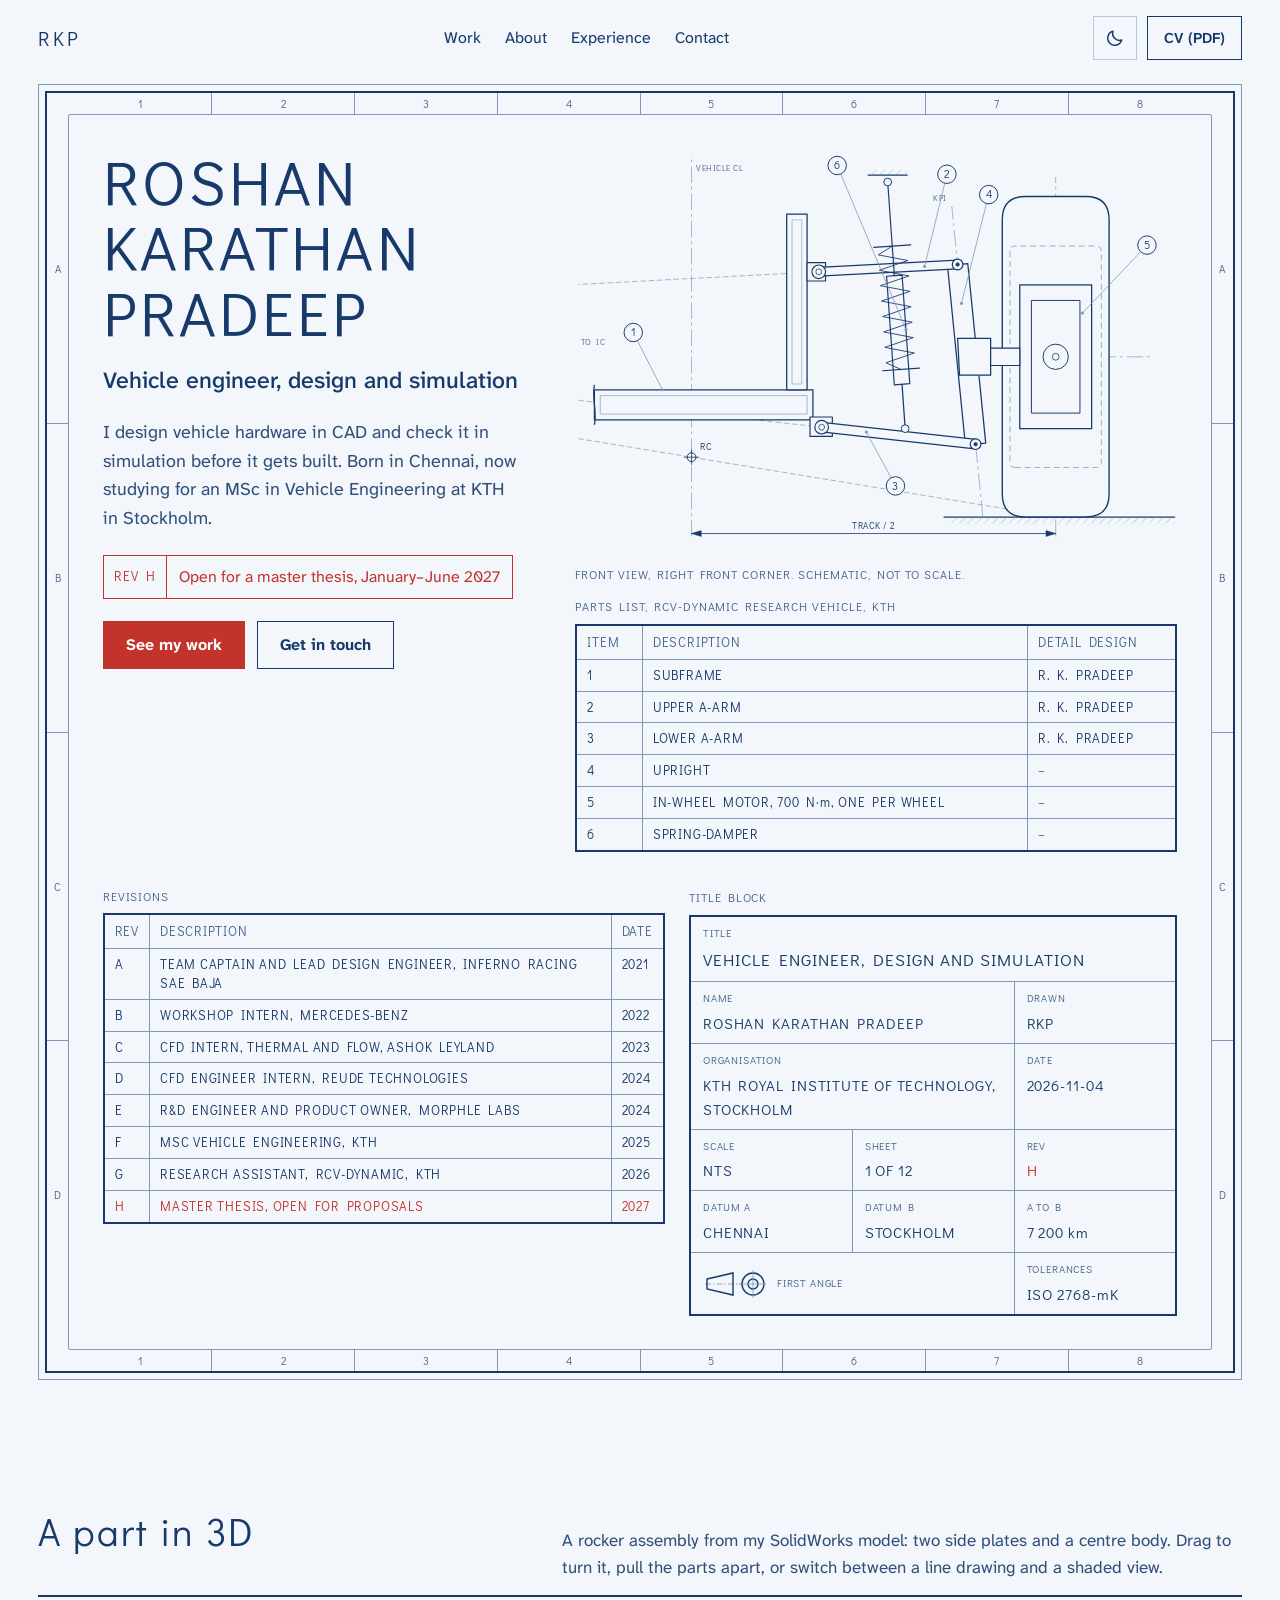
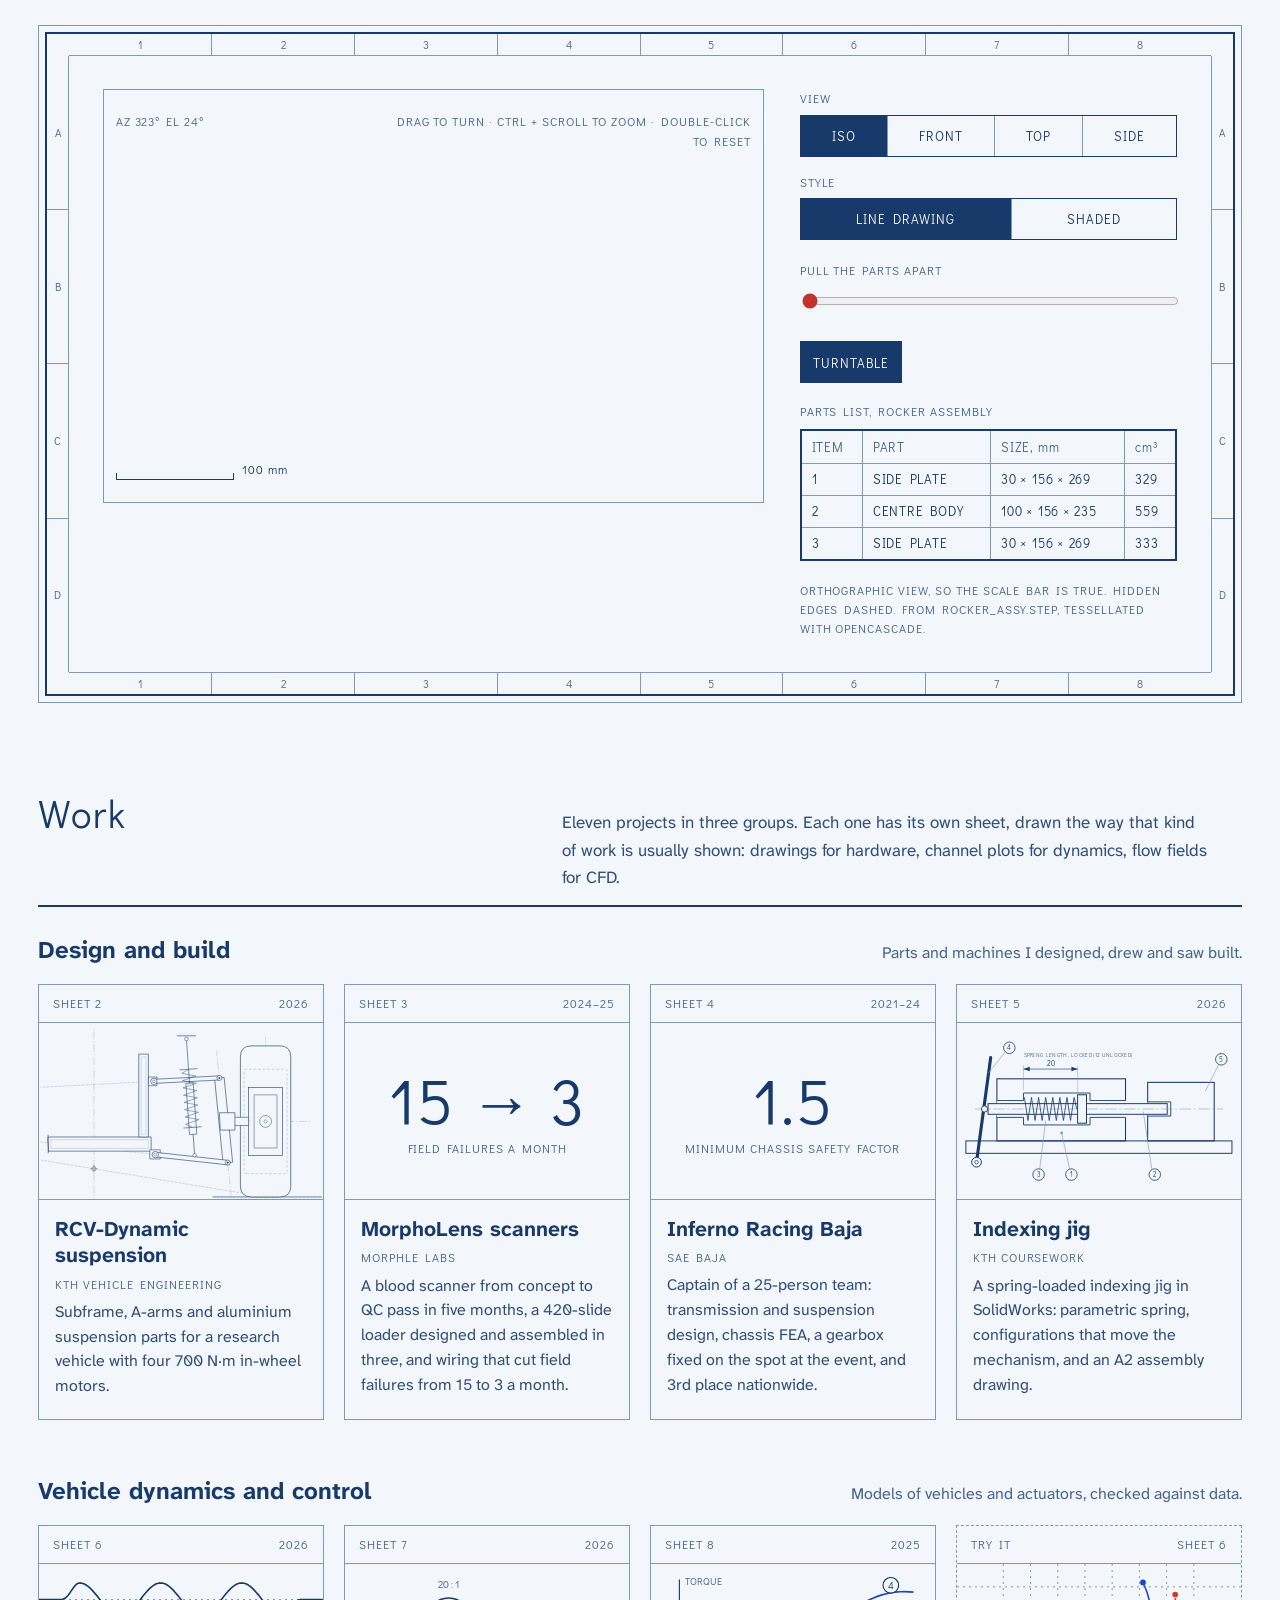
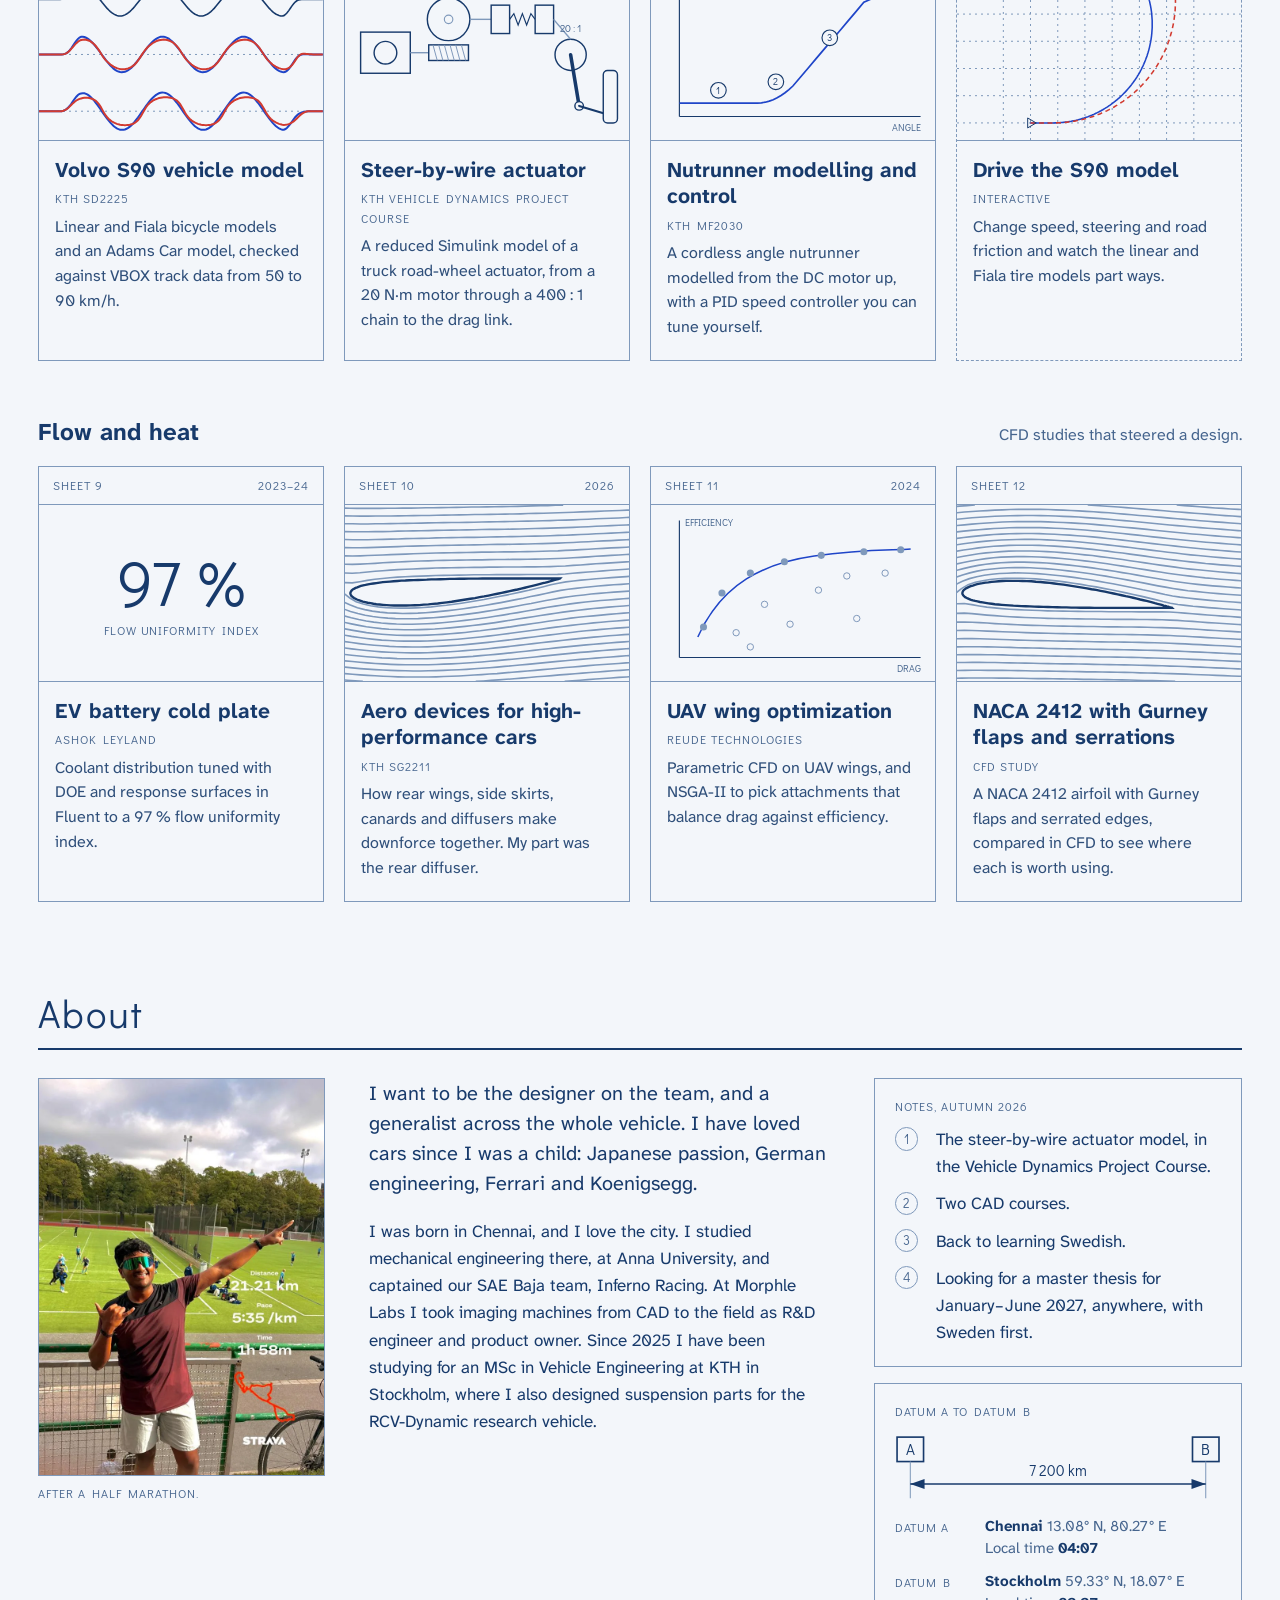
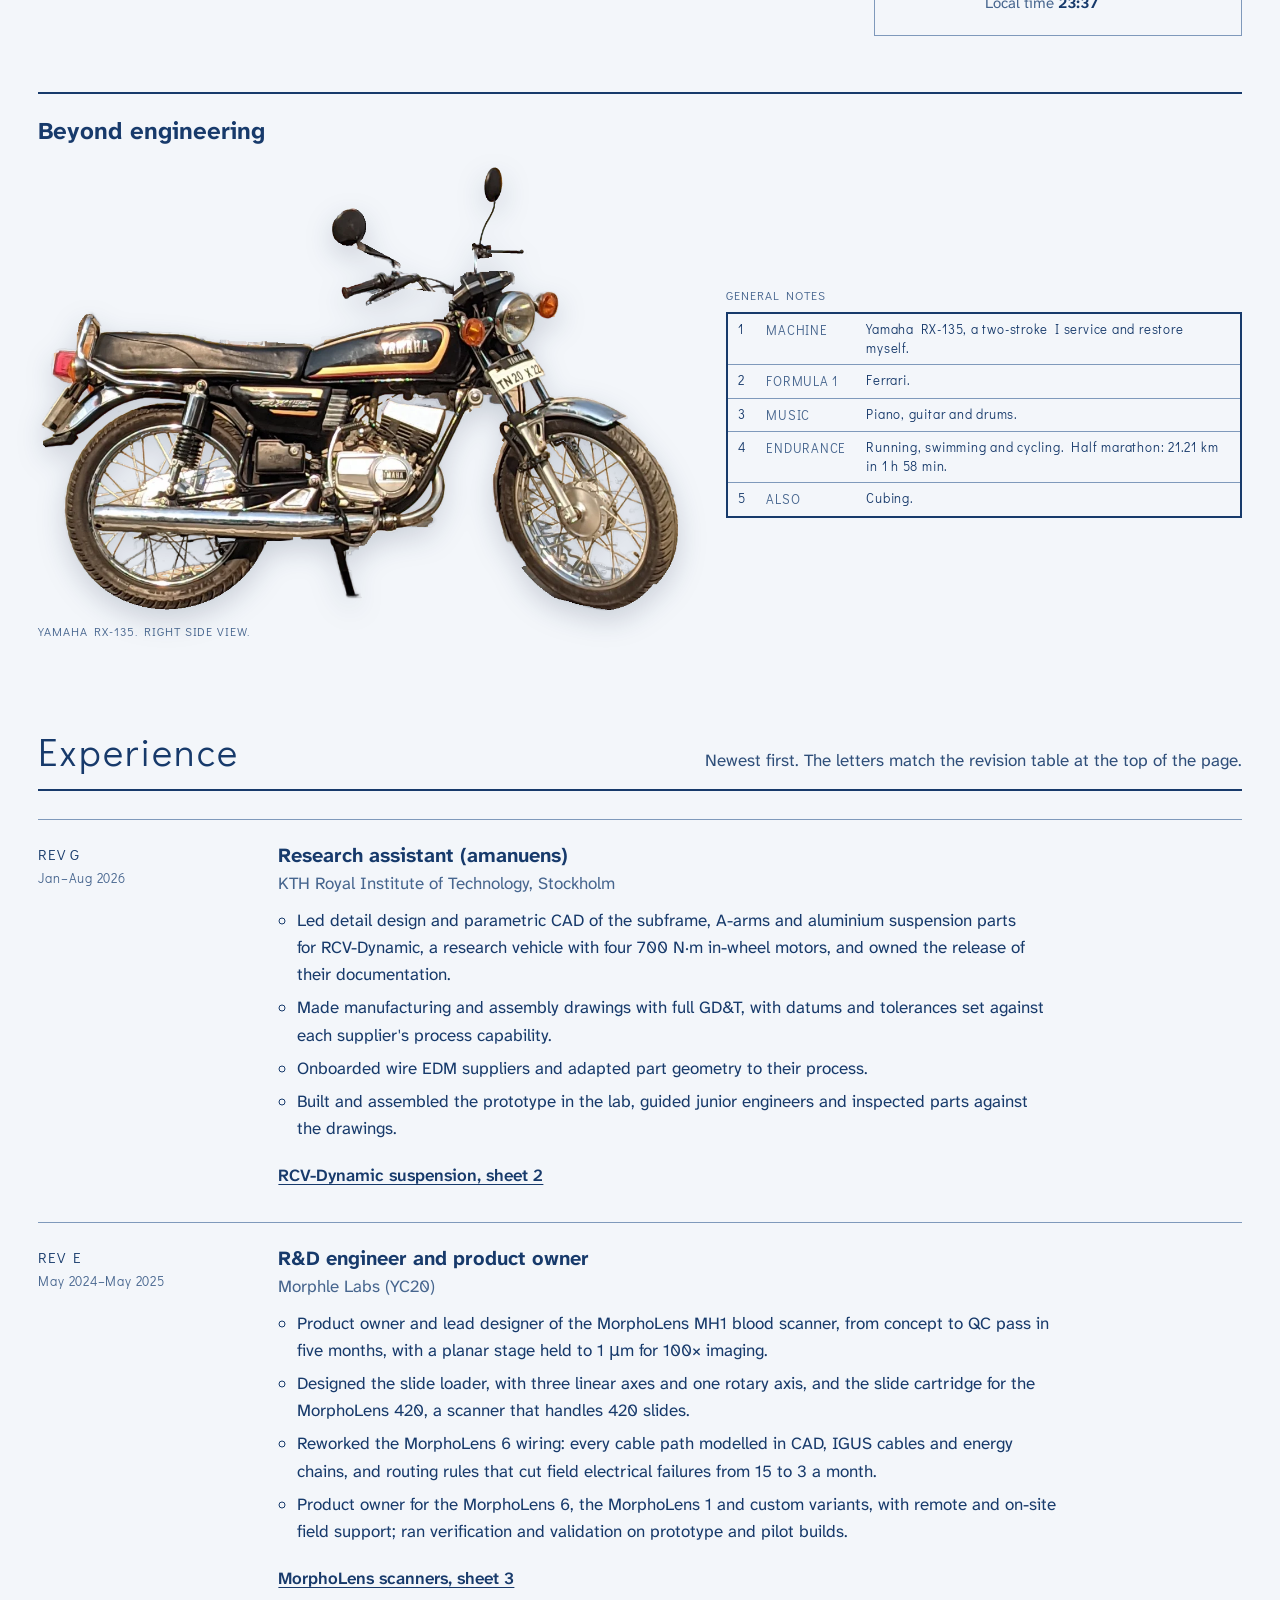
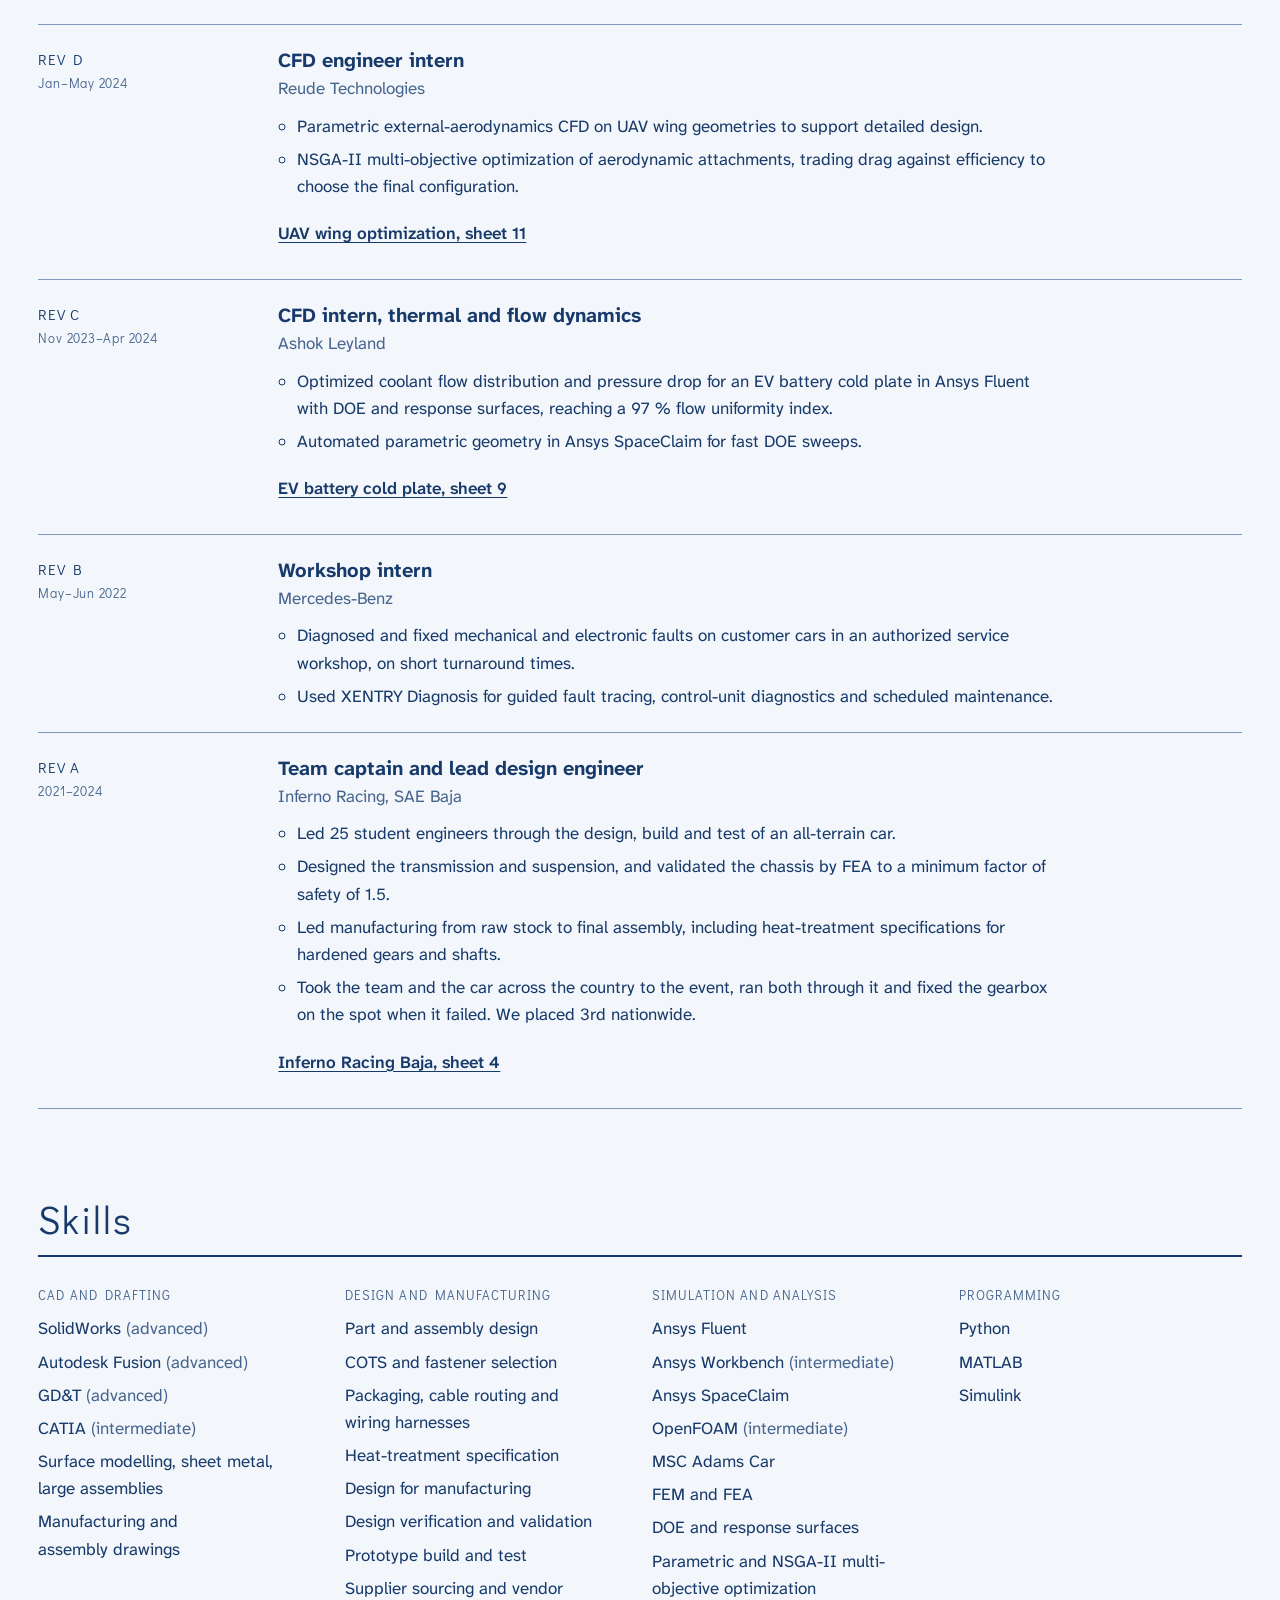
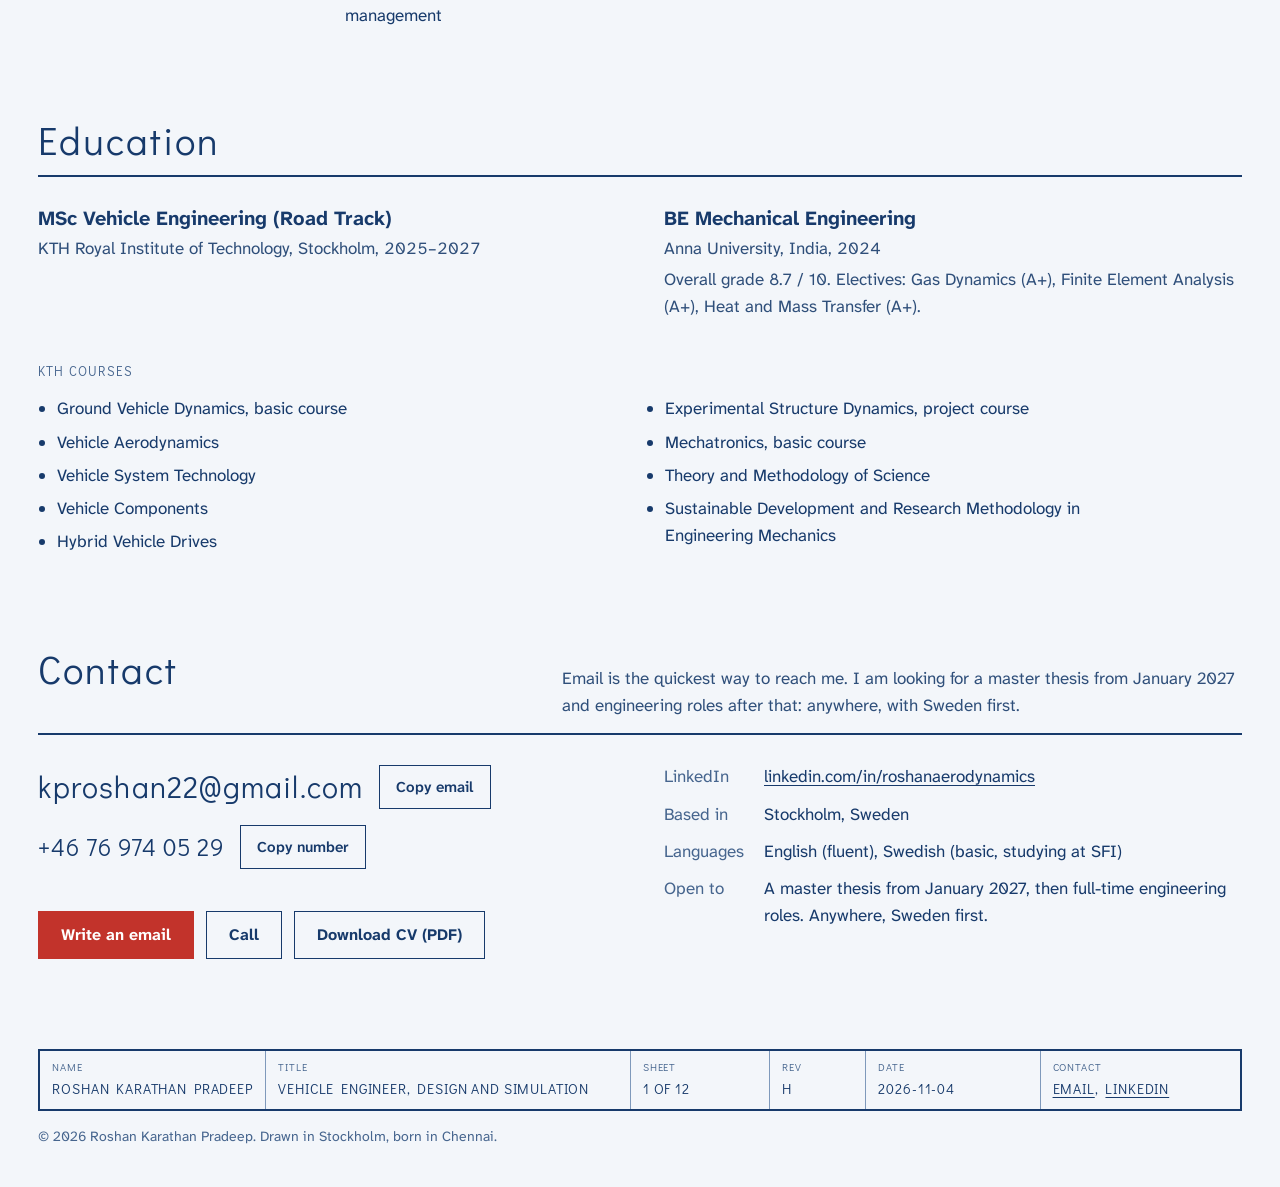
==== index.html @ cc1cffb4 "Add files via upload" ====
<!doctype html>
<html lang="en" data-family="drawing">
<head>
<meta charset="utf-8">
<meta name="viewport" content="width=device-width, initial-scale=1, viewport-fit=cover">
<title>Roshan Karathan Pradeep</title>
<meta name="claude:viewport-fit-sides" content="cover">
<meta name="description" content="Vehicle engineer working in design and simulation: CAD, GD&T and DFM, CFD and vehicle dynamics. MSc student at KTH, open for a master thesis from January 2027.">
<meta name="color-scheme" content="light dark">
<meta name="author" content="Roshan Karathan Pradeep">
<meta property="og:type" content="profile">
<meta property="og:title" content="Roshan Karathan Pradeep, vehicle engineer">
<meta property="og:description" content="Vehicle engineer working in design and simulation: CAD, GD&T and DFM, CFD and vehicle dynamics. MSc student at KTH, open for a master thesis from January 2027.">
<meta property="og:url" content="https://ringdingroshan.github.io/">
<meta property="og:image" content="https://ringdingroshan.github.io/assets/img/og-card.png">
<link rel="canonical" href="https://ringdingroshan.github.io/">
<link rel="icon" href="favicon.svg" type="image/svg+xml">
<script>try{var t=localStorage.getItem("rkp-theme");if(t==="dark"||t==="light")document.documentElement.setAttribute("data-theme",t)}catch(e){}</script>
<link rel="preconnect" href="https://fonts.googleapis.com">
<link rel="preconnect" href="https://fonts.gstatic.com" crossorigin>
<link rel="stylesheet" href="https://fonts.googleapis.com/css2?family=Atkinson+Hyperlegible+Next:wght@400;500;700&family=Didact+Gothic&amp;display=swap">
<link rel="stylesheet" href="assets/css/site.css?v=202611040336">

<script type="application/ld+json">{"@context": "https://schema.org", "@type": "Person", "name": "Roshan Karathan Pradeep", "jobTitle": "Vehicle engineer", "email": "mailto:kproshan22@gmail.com", "address": {"@type": "PostalAddress", "addressLocality": "Stockholm", "addressCountry": "SE"}, "alumniOf": [{"@type": "CollegeOrUniversity", "name": "KTH Royal Institute of Technology"}, {"@type": "CollegeOrUniversity", "name": "Anna University"}], "knowsAbout": ["Mechanical design", "CAD", "GD&T", "Vehicle dynamics", "CFD"], "sameAs": ["https://www.linkedin.com/in/roshanaerodynamics"]}</script>
<style>.name-display{text-transform:uppercase}</style>

</head>
<body>
<a class="skip-link" href="#main">Skip to content</a>
<header class="site-header">
<div class="wrap">
<a class="brand" href="index.html" aria-label="Roshan Karathan Pradeep, home">RKP</a>
<nav class="nav" aria-label="Main">
<a href="#work">Work</a>
<a href="#about">About</a>
<a href="#experience">Experience</a>
<a href="#contact">Contact</a>
</nav>
<div class="header-actions">
<button class="icon-btn" type="button" data-theme-toggle aria-label="Switch theme">
<svg class="theme-icon-light" viewBox="0 0 24 24" fill="none" stroke="currentColor" stroke-width="1.8" stroke-linecap="round" stroke-linejoin="round" aria-hidden="true"><path d="M20 14.5A8.5 8.5 0 0 1 9.5 4a8.5 8.5 0 1 0 10.5 10.5Z"/></svg>
<svg class="theme-icon-dark" viewBox="0 0 24 24" fill="none" stroke="currentColor" stroke-width="1.8" stroke-linecap="round" aria-hidden="true"><circle cx="12" cy="12" r="4.2"/><path d="M12 2.5v2.2M12 19.3v2.2M2.5 12h2.2M19.3 12h2.2M5.3 5.3l1.6 1.6M17.1 17.1l1.6 1.6M5.3 18.7l1.6-1.6M17.1 6.9l1.6-1.6"/></svg>
</button>
<a class="btn btn--ghost btn--small" href="cv/Roshan_Karathan_Pradeep_CV.pdf">CV (PDF)</a>
</div>
</div>
</header>
<main id="main">

<section class="hero" aria-labelledby="hero-name">
<div class="wrap">
<div class="sheet">
<div class="sheet__inner">
<div class="zones-h zones-h--top" aria-hidden="true"><span>1</span><span>2</span><span>3</span><span>4</span><span>5</span><span>6</span><span>7</span><span>8</span></div>
<div class="zones-v zones-v--left" aria-hidden="true"><span>A</span><span>B</span><span>C</span><span>D</span></div>
<div class="zones-v zones-v--right" aria-hidden="true"><span>A</span><span>B</span><span>C</span><span>D</span></div>
<div class="zones-h zones-h--bottom" aria-hidden="true"><span>1</span><span>2</span><span>3</span><span>4</span><span>5</span><span>6</span><span>7</span><span>8</span></div>
<div class="sheet__body">
<div class="hero-grid">
<div class="hero-text">
<h1 class="name-display" id="hero-name">Roshan Karathan Pradeep</h1>
<p class="role-line">Vehicle engineer, design and simulation</p>
<p class="lede">I design vehicle hardware in CAD and check it in simulation before it gets built. Born in Chennai, now studying for an MSc in Vehicle Engineering at KTH in Stockholm.</p>
<div class="rev-tag"><span class="rev-tag__rev">REV H</span><span class="rev-tag__text">Open for a master thesis, January–June 2027</span></div>
<div class="btn-row">
<a class="btn btn--primary" href="#work">See my work</a>
<a class="btn btn--ghost" href="#contact">Get in touch</a>
</div>
</div>
<figure class="hero-figure">
<svg class="dwg" viewBox="-240 0 1240 830" xmlns="http://www.w3.org/2000/svg" role="img" aria-label="Schematic front view of a double-wishbone corner with an in-wheel motor: subframe, A-arms, upright, spring-damper and the roll-centre construction"><defs><pattern id="hx-hero" patternUnits="userSpaceOnUse" width="12" height="12" patternTransform="rotate(45)"><line class="t" x1="0" y1="0" x2="0" y2="12" stroke-width="1.4"/></pattern></defs><line class="t" x1="0.0" y1="800.0" x2="0.0" y2="15.0" stroke-width="1.4" stroke-linecap="butt" stroke-dasharray="34 8 6 8"/><line class="t" x1="750.0" y1="800.0" x2="750.0" y2="60.0" stroke-width="1.4" stroke-linecap="butt" stroke-dasharray="34 8 6 8"/><line class="t" x1="560.0" y1="430.0" x2="950.0" y2="430.0" stroke-width="1.4" stroke-linecap="butt" stroke-dasharray="34 8 6 8"/><text class="tx2" x="10.0" y="48.0" font-size="17" letter-spacing="1.02" text-anchor="start">VEHICLE CL</text><line class="m" x1="520.0" y1="760.0" x2="995.0" y2="760.0" stroke-width="2.6" stroke-linecap="round"/><rect x="527" y="760.0" width="468" height="13" fill="url(#hx-hero)"/><line class="t" x1="268.0" y1="575.0" x2="-232.0" y2="519.8" stroke-width="1.4" stroke-linecap="round" stroke-dasharray="10 7"/><line class="t" x1="262.0" y1="255.0" x2="-232.0" y2="280.9" stroke-width="1.4" stroke-linecap="round" stroke-dasharray="10 7"/><line class="t" x1="750.0" y1="760.0" x2="-232.0" y2="598.7" stroke-width="1.4" stroke-linecap="round" stroke-dasharray="10 7"/><text class="tx2" x="-228.0" y="406.4" font-size="17" letter-spacing="1.02" text-anchor="start">TO IC</text><circle class="m f" cx="0.0" cy="636.8" r="9" stroke-width="2.0"/><line class="m" x1="-15.0" y1="636.8" x2="15.0" y2="636.8" stroke-width="1.6" stroke-linecap="round"/><line class="m" x1="0.0" y1="651.8" x2="0.0" y2="621.8" stroke-width="1.6" stroke-linecap="round"/><text class="tx" x="18.0" y="622.8" font-size="19" letter-spacing="1.14" text-anchor="start">RC</text><line class="t" x1="600.0" y1="760.0" x2="536.0" y2="120.0" stroke-width="1.4" stroke-linecap="butt" stroke-dasharray="34 8 6 8"/><text class="tx2" x="526.0" y="110.0" font-size="17" letter-spacing="1.02" text-anchor="end">KPI</text><polygon class="m f" points="-200.0,560.0 250.0,560.0 250.0,498.0 -200.0,498.0" stroke-width="2.6" stroke-linejoin="round"/><polygon class="t" points="-188.0,548.0 238.0,548.0 238.0,510.0 -188.0,510.0" stroke-width="1.4" stroke-linejoin="round"/><path class="m" d="M-200.0,488.0 C-206.0,515.0 -194.0,543.0 -200.0,570.0" stroke-width="2.6" stroke-linejoin="round" fill="none"/><polygon class="m f" points="244.0,594.0 290.0,594.0 290.0,554.0 244.0,554.0" stroke-width="2.4" stroke-linejoin="round"/><polygon class="m f" points="196.0,498.0 238.0,498.0 238.0,136.0 196.0,136.0" stroke-width="2.6" stroke-linejoin="round"/><polygon class="t" points="207.0,486.0 227.0,486.0 227.0,148.0 207.0,148.0" stroke-width="1.2" stroke-linejoin="round"/><polygon class="m f" points="238.0,274.0 276.0,274.0 276.0,236.0 238.0,236.0" stroke-width="2.4" stroke-linejoin="round"/><path class="m f" d="M688.0,760.0 L812.0,760.0 Q860.0,760.0 860.0,712.0 L860.0,148.0 Q860.0,100.0 812.0,100.0 L688.0,100.0 Q640.0,100.0 640.0,148.0 L640.0,712.0 Q640.0,760.0 688.0,760.0 Z" stroke-width="2.8" stroke-linejoin="round"/><path class="t" d="M666.0,658.0 L834.0,658.0 Q844.0,658.0 844.0,648.0 L844.0,212.0 Q844.0,202.0 834.0,202.0 L666.0,202.0 Q656.0,202.0 656.0,212.0 L656.0,648.0 Q656.0,658.0 666.0,658.0 Z" stroke-width="1.6" stroke-linejoin="round" fill="none" stroke-dasharray="12 8"/><rect class="m" x="676" y="282.0" width="148" height="296" fill="url(#hx-hero)" stroke-width="2.6"/><polygon class="m f" points="700.0,546.0 800.0,546.0 800.0,314.0 700.0,314.0" stroke-width="2.0" stroke-linejoin="round"/><circle class="m" cx="750.0" cy="430.0" r="26" stroke-width="2.0"/><circle class="m" cx="750.0" cy="430.0" r="7" stroke-width="1.6"/><polygon class="m f" points="600.0,448.0 676.0,448.0 676.0,412.0 600.0,412.0" stroke-width="2.4" stroke-linejoin="round"/><polygon class="m f" points="564.1,612.1 527.1,242.1 568.9,237.9 605.9,607.9" stroke-width="2.6" stroke-linejoin="round"/><polygon class="m f" points="552.0,468.0 616.0,468.0 616.0,392.0 548.0,392.0" stroke-width="2.6" stroke-linejoin="round"/><polygon class="m f" points="583.9,619.9 266.9,584.9 269.1,565.1 586.1,600.1" stroke-width="2.6" stroke-linejoin="round"/><polygon class="m f" points="548.5,249.0 262.5,264.0 261.5,246.0 547.5,231.0" stroke-width="2.6" stroke-linejoin="round"/><circle class="m f" cx="585.0" cy="610.0" r="11" stroke-width="2.4"/><circle class="m s" cx="585.0" cy="610.0" r="3.5" stroke-width="1.4"/><circle class="m f" cx="548.0" cy="240.0" r="11" stroke-width="2.4"/><circle class="m s" cx="548.0" cy="240.0" r="3.5" stroke-width="1.4"/><circle class="m f" cx="268.0" cy="575.0" r="14" stroke-width="2.4"/><circle class="m" cx="268.0" cy="575.0" r="6" stroke-width="1.6"/><circle class="m f" cx="262.0" cy="255.0" r="14" stroke-width="2.4"/><circle class="m" cx="262.0" cy="255.0" r="6" stroke-width="1.6"/><line class="m" x1="440.0" y1="578.0" x2="433.5" y2="486.6" stroke-width="2.6" stroke-linecap="round"/><polygon class="m f" points="417.6,487.7 401.7,264.2 433.6,261.9 449.5,485.4" stroke-width="2.4" stroke-linejoin="round"/><line class="m" x1="417.7" y1="263.0" x2="404.0" y2="70.0" stroke-width="2.4" stroke-linecap="round"/><line class="m" x1="393.5" y1="458.8" x2="469.3" y2="453.4" stroke-width="2.4" stroke-linecap="round"/><line class="m" x1="375.5" y1="204.8" x2="451.3" y2="199.4" stroke-width="2.4" stroke-linecap="round"/><polyline class="m" points="431.4,456.1 400.3,442.3 459.0,422.2 398.1,410.6 456.8,390.5 395.8,378.8 454.5,358.7 393.6,347.1 452.3,327.0 391.3,315.3 450.0,295.2 389.1,283.6 447.8,263.5 386.8,251.8 445.5,231.7 384.6,220.1 413.4,202.1" stroke-width="1.8" stroke-linejoin="round"/><circle class="m f" cx="440.0" cy="578.0" r="8" stroke-width="2.0"/><circle class="m f" cx="404.0" cy="70.0" r="8" stroke-width="2.0"/><line class="m" x1="364.0" y1="56.0" x2="444.0" y2="56.0" stroke-width="2.6" stroke-linecap="round"/><rect x="364" y="45.0" width="80" height="11" fill="url(#hx-hero)"/><line class="m" x1="0.0" y1="794.0" x2="750.0" y2="794.0" stroke-width="1.6" stroke-linecap="round"/><polygon class="m s" points="0.0,794.0 20.0,788.0 20.0,800.0" stroke-width="1" stroke-linejoin="round"/><polygon class="m s" points="750.0,794.0 730.0,788.0 730.0,800.0" stroke-width="1" stroke-linejoin="round"/><text class="tx" x="375.0" y="784.0" font-size="19" letter-spacing="1.14" text-anchor="middle">TRACK / 2</text><line class="t" x1="-111.4" y1="396.9" x2="-60.0" y2="498.0" stroke-width="1.6" stroke-linecap="round"/><circle class="sd" cx="-60.0" cy="498.0" r="3.2" stroke-width="0"/><circle class="m f" cx="-120.0" cy="380.0" r="19" stroke-width="2.0"/><text class="tx" x="-120.0" y="388.0" font-size="23" letter-spacing="0.00" text-anchor="middle">1</text><line class="t" x1="521.5" y1="72.5" x2="480.0" y2="244.0" stroke-width="1.6" stroke-linecap="round"/><circle class="sd" cx="480.0" cy="244.0" r="3.2" stroke-width="0"/><circle class="m f" cx="526.0" cy="54.0" r="19" stroke-width="2.0"/><text class="tx" x="526.0" y="62.0" font-size="23" letter-spacing="0.00" text-anchor="middle">2</text><line class="t" x1="411.0" y1="679.3" x2="360.0" y2="585.0" stroke-width="1.6" stroke-linecap="round"/><circle class="sd" cx="360.0" cy="585.0" r="3.2" stroke-width="0"/><circle class="m f" cx="420.0" cy="696.0" r="19" stroke-width="2.0"/><text class="tx" x="420.0" y="704.0" font-size="23" letter-spacing="0.00" text-anchor="middle">3</text><line class="t" x1="607.4" y1="114.4" x2="556.0" y2="320.0" stroke-width="1.6" stroke-linecap="round"/><circle class="sd" cx="556.0" cy="320.0" r="3.2" stroke-width="0"/><circle class="m f" cx="612.0" cy="96.0" r="19" stroke-width="2.0"/><text class="tx" x="612.0" y="104.0" font-size="23" letter-spacing="0.00" text-anchor="middle">4</text><line class="t" x1="924.9" y1="213.8" x2="805.0" y2="340.0" stroke-width="1.6" stroke-linecap="round"/><circle class="sd" cx="805.0" cy="340.0" r="3.2" stroke-width="0"/><circle class="m f" cx="938.0" cy="200.0" r="19" stroke-width="2.0"/><text class="tx" x="938.0" y="208.0" font-size="23" letter-spacing="0.00" text-anchor="middle">5</text><line class="t" x1="307.3" y1="53.5" x2="441.6" y2="373.7" stroke-width="1.6" stroke-linecap="round"/><circle class="sd" cx="441.6" cy="373.7" r="3.2" stroke-width="0"/><circle class="m f" cx="300.0" cy="36.0" r="19" stroke-width="2.0"/><text class="tx" x="300.0" y="44.0" font-size="23" letter-spacing="0.00" text-anchor="middle">6</text></svg>
<figcaption class="caption-letter">FRONT VIEW, RIGHT FRONT CORNER. SCHEMATIC, NOT TO SCALE.</figcaption>
<div class="table-scroll">
<table class="dwg-table">
<caption>PARTS LIST, RCV-DYNAMIC RESEARCH VEHICLE, KTH</caption>
<thead><tr><th class="num" scope="col">ITEM</th><th scope="col">DESCRIPTION</th><th scope="col">DETAIL DESIGN</th></tr></thead>
<tbody>
<tr><td class="num">1</td><td>SUBFRAME</td><td>R. K. PRADEEP</td></tr>
<tr><td class="num">2</td><td>UPPER A-ARM</td><td>R. K. PRADEEP</td></tr>
<tr><td class="num">3</td><td>LOWER A-ARM</td><td>R. K. PRADEEP</td></tr>
<tr><td class="num">4</td><td>UPRIGHT</td><td class="dim">–</td></tr>
<tr><td class="num">5</td><td>IN-WHEEL MOTOR, 700 N·m, ONE PER WHEEL</td><td class="dim">–</td></tr>
<tr><td class="num">6</td><td>SPRING-DAMPER</td><td class="dim">–</td></tr>
</tbody>
</table>
</div>
</figure>
</div>
<div class="hero-foot">
<div class="rev table-scroll">
<table class="dwg-table">
<caption>REVISIONS</caption>
<thead><tr><th scope="col">REV</th><th scope="col">DESCRIPTION</th><th class="num" scope="col">DATE</th></tr></thead>
<tbody>
<tr><td>A</td><td>TEAM CAPTAIN AND LEAD DESIGN ENGINEER, INFERNO RACING SAE BAJA</td><td class="num">2021</td></tr>
<tr><td>B</td><td>WORKSHOP INTERN, MERCEDES-BENZ</td><td class="num">2022</td></tr>
<tr><td>C</td><td>CFD INTERN, THERMAL AND FLOW, ASHOK LEYLAND</td><td class="num">2023</td></tr>
<tr><td>D</td><td>CFD ENGINEER INTERN, REUDE TECHNOLOGIES</td><td class="num">2024</td></tr>
<tr><td>E</td><td>R&amp;D ENGINEER AND PRODUCT OWNER, MORPHLE LABS</td><td class="num">2024</td></tr>
<tr><td>F</td><td>MSC VEHICLE ENGINEERING, KTH</td><td class="num">2025</td></tr>
<tr><td>G</td><td>RESEARCH ASSISTANT, RCV-DYNAMIC, KTH</td><td class="num">2026</td></tr>
<tr class="is-open"><td>H</td><td>MASTER THESIS, OPEN FOR PROPOSALS</td><td class="num">2027</td></tr>
</tbody>
</table>
</div>
<div class="tb">
<span class="caption-letter">TITLE BLOCK</span>
<div class="tblock">
<div class="span-3"><span class="k">TITLE</span><span class="v v--lg">VEHICLE ENGINEER, DESIGN AND SIMULATION</span></div>
<div class="span-2"><span class="k">NAME</span><span class="v">ROSHAN KARATHAN PRADEEP</span></div>
<div><span class="k">DRAWN</span><span class="v">RKP</span></div>
<div class="span-2"><span class="k">ORGANISATION</span><span class="v">KTH ROYAL INSTITUTE OF TECHNOLOGY, STOCKHOLM</span></div>
<div><span class="k">DATE</span><span class="v tnum">2026-11-04</span></div>
<div><span class="k">SCALE</span><span class="v">NTS</span></div>
<div><span class="k">SHEET</span><span class="v tnum">1 OF 12</span></div>
<div><span class="k">REV</span><span class="v v--acc">H</span></div>
<div><span class="k">DATUM A</span><span class="v">CHENNAI</span></div>
<div><span class="k">DATUM B</span><span class="v">STOCKHOLM</span></div>
<div><span class="k">A TO B</span><span class="v tnum">7 200 km</span></div>
<div class="proj span-2"><svg class="dwg" viewBox="0 0 64 28" aria-label="First-angle projection symbol" role="img"><line class="t" x1="2" y1="14" x2="40" y2="14" stroke-width="0.8" stroke-dasharray="6 2 1.5 2"/><polygon class="m" points="4,9 30,3 30,25 4,19" stroke-width="1.4" fill="none"/><circle class="m" cx="50" cy="14" r="11" stroke-width="1.4" fill="none"/><circle class="m" cx="50" cy="14" r="5" stroke-width="1.4" fill="none"/><line class="t" x1="36" y1="14" x2="63" y2="14" stroke-width="0.8"/><line class="t" x1="50" y1="0" x2="50" y2="28" stroke-width="0.8"/></svg><span class="k">FIRST ANGLE</span></div>
<div><span class="k">TOLERANCES</span><span class="v">ISO 2768-mK</span></div>
</div>
</div>
</div>
</div>
</div>
</div>
</div>
</section>

<section class="section" id="model" aria-labelledby="model-title">
<div class="wrap">
<div class="section-head">
<h2 class="section-title" id="model-title">A part in 3D</h2>
<p class="section-intro">A rocker assembly from my SolidWorks model: two side plates and a centre body. Drag to turn it, pull the parts apart, or switch between a line drawing and a shaded view.</p>
</div>
<div class="sheet">
<div class="sheet__inner">
<div class="zones-h zones-h--top" aria-hidden="true"><span>1</span><span>2</span><span>3</span><span>4</span><span>5</span><span>6</span><span>7</span><span>8</span></div>
<div class="zones-v zones-v--left" aria-hidden="true"><span>A</span><span>B</span><span>C</span><span>D</span></div>
<div class="zones-v zones-v--right" aria-hidden="true"><span>A</span><span>B</span><span>C</span><span>D</span></div>
<div class="zones-h zones-h--bottom" aria-hidden="true"><span>1</span><span>2</span><span>3</span><span>4</span><span>5</span><span>6</span><span>7</span><span>8</span></div>
<div class="sheet__body">
<div class="viewer" data-viewer data-src="assets/model/rocker">
<div class="viewer__stage">
<img class="viewer__poster viewer__poster--light" src="assets/model/rocker-light.webp" width="1280" height="800" alt="Line drawing of the rocker assembly: two side plates with lightening pockets either side of a centre body" loading="lazy" decoding="async">
<img class="viewer__poster viewer__poster--dark" src="assets/model/rocker-dark.webp" width="1280" height="800" alt="" loading="lazy" decoding="async">
<canvas tabindex="0" aria-label="3D model of the rocker assembly. Drag to turn it, or use the arrow keys."></canvas>
<p class="viewer__hud viewer__live" data-viewer-angles aria-hidden="true">AZ 0°  EL 0°</p>
<p class="viewer__scale viewer__live" aria-hidden="true"><span class="viewer__bar" data-viewer-bar></span><span data-viewer-bar-text>100 mm</span></p>
<p class="viewer__hint viewer__live" aria-hidden="true">DRAG TO TURN · CTRL + SCROLL TO ZOOM · DOUBLE-CLICK TO RESET</p>
</div>
<div class="viewer__side">
<div class="viewer__controls viewer__live">
<div><p class="viewer__label" id="vw-view">VIEW</p>
<div class="btn-seg" role="group" aria-labelledby="vw-view">
<button type="button" data-view="iso" aria-pressed="true">ISO</button><button type="button" data-view="front" aria-pressed="false">FRONT</button><button type="button" data-view="top" aria-pressed="false">TOP</button><button type="button" data-view="side" aria-pressed="false">SIDE</button>
</div></div>
<div><p class="viewer__label" id="vw-style">STYLE</p>
<div class="btn-seg" role="group" aria-labelledby="vw-style">
<button type="button" data-style="lines" aria-pressed="true">LINE DRAWING</button><button type="button" data-style="shaded" aria-pressed="false">SHADED</button>
</div></div>
<div><label class="viewer__label" for="vw-explode">PULL THE PARTS APART</label>
<input type="range" id="vw-explode" min="0" max="100" value="0" data-explode></div>
<div class="btn-seg viewer__spin"><button type="button" data-spin aria-pressed="true">TURNTABLE</button></div>
</div>
<div class="table-scroll">
<table class="dwg-table">
<caption>PARTS LIST, ROCKER ASSEMBLY</caption>
<thead><tr><th class="num" scope="col">ITEM</th><th scope="col">PART</th><th class="num" scope="col">SIZE, mm</th><th class="num" scope="col">cm³</th></tr></thead>
<tbody data-viewer-parts>
<tr><td class="num">1</td><td>SIDE PLATE</td><td class="num">30 × 156 × 269</td><td class="num">329</td></tr>
<tr><td class="num">2</td><td>CENTRE BODY</td><td class="num">100 × 156 × 235</td><td class="num">559</td></tr>
<tr><td class="num">3</td><td>SIDE PLATE</td><td class="num">30 × 156 × 269</td><td class="num">333</td></tr>
</tbody>
</table>
</div>
<p class="caption-letter" style="margin:0">ORTHOGRAPHIC VIEW, SO THE SCALE BAR IS TRUE. HIDDEN EDGES DASHED. FROM ROCKER_ASSY.STEP, TESSELLATED WITH OPENCASCADE.</p>
</div>
</div>
</div>
</div>
</div>
</div>
</section>

<section class="section" id="work" aria-labelledby="work-title">
<div class="wrap">
<div class="section-head">
<h2 class="section-title" id="work-title">Work</h2>
<p class="section-intro">Eleven projects in three groups. Each one has its own sheet, drawn the way that kind of work is usually shown: drawings for hardware, channel plots for dynamics, flow fields for CFD.</p>
</div>

<div class="work-group" id="design" aria-labelledby="design-title">
<div class="work-group__head">
<h3 class="work-group__title" id="design-title">Design and build</h3>
<p class="work-group__desc">Parts and machines I designed, drew and saw built.</p>
</div>
<div class="cards">
<a class="card" href="projects/rcv-dynamic.html">
<span class="card__bar"><span>SHEET 2</span><span class="tnum">2026</span></span>
<span class="card__view"><svg class="dwg" viewBox="-240 0 1240 830" xmlns="http://www.w3.org/2000/svg" aria-hidden="true" preserveAspectRatio="xMidYMid meet"><defs><pattern id="hx-card" patternUnits="userSpaceOnUse" width="12" height="12" patternTransform="rotate(45)"><line class="t" x1="0" y1="0" x2="0" y2="12" stroke-width="1.4"/></pattern></defs><line class="t" x1="0.0" y1="800.0" x2="0.0" y2="15.0" stroke-width="1.4" stroke-linecap="butt" stroke-dasharray="34 8 6 8"/><line class="t" x1="750.0" y1="800.0" x2="750.0" y2="60.0" stroke-width="1.4" stroke-linecap="butt" stroke-dasharray="34 8 6 8"/><line class="t" x1="560.0" y1="430.0" x2="950.0" y2="430.0" stroke-width="1.4" stroke-linecap="butt" stroke-dasharray="34 8 6 8"/><line class="m" x1="520.0" y1="760.0" x2="995.0" y2="760.0" stroke-width="2.6" stroke-linecap="round"/><rect x="527" y="760.0" width="468" height="13" fill="url(#hx-card)"/><line class="t" x1="268.0" y1="575.0" x2="-232.0" y2="519.8" stroke-width="1.4" stroke-linecap="round" stroke-dasharray="10 7"/><line class="t" x1="262.0" y1="255.0" x2="-232.0" y2="280.9" stroke-width="1.4" stroke-linecap="round" stroke-dasharray="10 7"/><line class="t" x1="750.0" y1="760.0" x2="-232.0" y2="598.7" stroke-width="1.4" stroke-linecap="round" stroke-dasharray="10 7"/><circle class="m f" cx="0.0" cy="636.8" r="9" stroke-width="2.0"/><line class="m" x1="-15.0" y1="636.8" x2="15.0" y2="636.8" stroke-width="1.6" stroke-linecap="round"/><line class="m" x1="0.0" y1="651.8" x2="0.0" y2="621.8" stroke-width="1.6" stroke-linecap="round"/><line class="t" x1="600.0" y1="760.0" x2="536.0" y2="120.0" stroke-width="1.4" stroke-linecap="butt" stroke-dasharray="34 8 6 8"/><polygon class="m f" points="-200.0,560.0 250.0,560.0 250.0,498.0 -200.0,498.0" stroke-width="2.6" stroke-linejoin="round"/><polygon class="t" points="-188.0,548.0 238.0,548.0 238.0,510.0 -188.0,510.0" stroke-width="1.4" stroke-linejoin="round"/><path class="m" d="M-200.0,488.0 C-206.0,515.0 -194.0,543.0 -200.0,570.0" stroke-width="2.6" stroke-linejoin="round" fill="none"/><polygon class="m f" points="244.0,594.0 290.0,594.0 290.0,554.0 244.0,554.0" stroke-width="2.4" stroke-linejoin="round"/><polygon class="m f" points="196.0,498.0 238.0,498.0 238.0,136.0 196.0,136.0" stroke-width="2.6" stroke-linejoin="round"/><polygon class="t" points="207.0,486.0 227.0,486.0 227.0,148.0 207.0,148.0" stroke-width="1.2" stroke-linejoin="round"/><polygon class="m f" points="238.0,274.0 276.0,274.0 276.0,236.0 238.0,236.0" stroke-width="2.4" stroke-linejoin="round"/><path class="m f" d="M688.0,760.0 L812.0,760.0 Q860.0,760.0 860.0,712.0 L860.0,148.0 Q860.0,100.0 812.0,100.0 L688.0,100.0 Q640.0,100.0 640.0,148.0 L640.0,712.0 Q640.0,760.0 688.0,760.0 Z" stroke-width="2.8" stroke-linejoin="round"/><path class="t" d="M666.0,658.0 L834.0,658.0 Q844.0,658.0 844.0,648.0 L844.0,212.0 Q844.0,202.0 834.0,202.0 L666.0,202.0 Q656.0,202.0 656.0,212.0 L656.0,648.0 Q656.0,658.0 666.0,658.0 Z" stroke-width="1.6" stroke-linejoin="round" fill="none" stroke-dasharray="12 8"/><rect class="m" x="676" y="282.0" width="148" height="296" fill="url(#hx-card)" stroke-width="2.6"/><polygon class="m f" points="700.0,546.0 800.0,546.0 800.0,314.0 700.0,314.0" stroke-width="2.0" stroke-linejoin="round"/><circle class="m" cx="750.0" cy="430.0" r="26" stroke-width="2.0"/><circle class="m" cx="750.0" cy="430.0" r="7" stroke-width="1.6"/><polygon class="m f" points="600.0,448.0 676.0,448.0 676.0,412.0 600.0,412.0" stroke-width="2.4" stroke-linejoin="round"/><polygon class="m f" points="564.1,612.1 527.1,242.1 568.9,237.9 605.9,607.9" stroke-width="2.6" stroke-linejoin="round"/><polygon class="m f" points="552.0,468.0 616.0,468.0 616.0,392.0 548.0,392.0" stroke-width="2.6" stroke-linejoin="round"/><polygon class="m f" points="583.9,619.9 266.9,584.9 269.1,565.1 586.1,600.1" stroke-width="2.6" stroke-linejoin="round"/><polygon class="m f" points="548.5,249.0 262.5,264.0 261.5,246.0 547.5,231.0" stroke-width="2.6" stroke-linejoin="round"/><circle class="m f" cx="585.0" cy="610.0" r="11" stroke-width="2.4"/><circle class="m s" cx="585.0" cy="610.0" r="3.5" stroke-width="1.4"/><circle class="m f" cx="548.0" cy="240.0" r="11" stroke-width="2.4"/><circle class="m s" cx="548.0" cy="240.0" r="3.5" stroke-width="1.4"/><circle class="m f" cx="268.0" cy="575.0" r="14" stroke-width="2.4"/><circle class="m" cx="268.0" cy="575.0" r="6" stroke-width="1.6"/><circle class="m f" cx="262.0" cy="255.0" r="14" stroke-width="2.4"/><circle class="m" cx="262.0" cy="255.0" r="6" stroke-width="1.6"/><line class="m" x1="440.0" y1="578.0" x2="433.5" y2="486.6" stroke-width="2.6" stroke-linecap="round"/><polygon class="m f" points="417.6,487.7 401.7,264.2 433.6,261.9 449.5,485.4" stroke-width="2.4" stroke-linejoin="round"/><line class="m" x1="417.7" y1="263.0" x2="404.0" y2="70.0" stroke-width="2.4" stroke-linecap="round"/><line class="m" x1="393.5" y1="458.8" x2="469.3" y2="453.4" stroke-width="2.4" stroke-linecap="round"/><line class="m" x1="375.5" y1="204.8" x2="451.3" y2="199.4" stroke-width="2.4" stroke-linecap="round"/><polyline class="m" points="431.4,456.1 400.3,442.3 459.0,422.2 398.1,410.6 456.8,390.5 395.8,378.8 454.5,358.7 393.6,347.1 452.3,327.0 391.3,315.3 450.0,295.2 389.1,283.6 447.8,263.5 386.8,251.8 445.5,231.7 384.6,220.1 413.4,202.1" stroke-width="1.8" stroke-linejoin="round"/><circle class="m f" cx="440.0" cy="578.0" r="8" stroke-width="2.0"/><circle class="m f" cx="404.0" cy="70.0" r="8" stroke-width="2.0"/><line class="m" x1="364.0" y1="56.0" x2="444.0" y2="56.0" stroke-width="2.6" stroke-linecap="round"/><rect x="364" y="45.0" width="80" height="11" fill="url(#hx-card)"/><line class="m" x1="0.0" y1="794.0" x2="750.0" y2="794.0" stroke-width="1.6" stroke-linecap="round"/><polygon class="m s" points="0.0,794.0 20.0,788.0 20.0,800.0" stroke-width="1" stroke-linejoin="round"/><polygon class="m s" points="750.0,794.0 730.0,788.0 730.0,800.0" stroke-width="1" stroke-linejoin="round"/></svg></span>
<span class="card__body">
<span class="card__title" role="heading" aria-level="4">RCV-Dynamic suspension</span>
<span class="card__meta">KTH Vehicle Engineering</span>
<span class="card__text">Subframe, A-arms and aluminium suspension parts for a research vehicle with four 700 N·m in-wheel motors.</span>
</span>
</a>
<a class="card" href="projects/morpholens.html">
<span class="card__bar"><span>SHEET 3</span><span class="tnum">2024–25</span></span>
<span class="card__view"><span class="big-figure"><span class="tnum">15 → 3</span><small>FIELD FAILURES A MONTH</small></span></span>
<span class="card__body">
<span class="card__title" role="heading" aria-level="4">MorphoLens scanners</span>
<span class="card__meta">Morphle Labs</span>
<span class="card__text">A blood scanner from concept to QC pass in five months, a 420-slide loader designed and assembled in three, and wiring that cut field failures from 15 to 3 a month.</span>
</span>
</a>
<a class="card" href="projects/inferno-racing-baja.html">
<span class="card__bar"><span>SHEET 4</span><span class="tnum">2021–24</span></span>
<span class="card__view"><span class="big-figure"><span class="tnum">1.5</span><small>MINIMUM CHASSIS SAFETY FACTOR</small></span></span>
<span class="card__body">
<span class="card__title" role="heading" aria-level="4">Inferno Racing Baja</span>
<span class="card__meta">SAE Baja</span>
<span class="card__text">Captain of a 25-person team: transmission and suspension design, chassis FEA, a gearbox fixed on the spot at the event, and 3rd place nationwide.</span>
</span>
</a>
<a class="card" href="projects/indexing-jig.html">
<span class="card__bar"><span>SHEET 5</span><span class="tnum">2026</span></span>
<span class="card__view"><svg class="dwg" viewBox="0 0 640 330" role="img" aria-label="Schematic section of the spring-loaded locking plunger: body, plunger, compression spring, lever on an M12 pivot and the index hole">
<defs>
<pattern id="hx-j1" patternUnits="userSpaceOnUse" width="10" height="10" patternTransform="rotate(45)"><line class="t" x1="0" y1="0" x2="0" y2="10" stroke-width="1.2"/></pattern>
<pattern id="hx-j2" patternUnits="userSpaceOnUse" width="10" height="10" patternTransform="rotate(-45)"><line class="t" x1="0" y1="0" x2="0" y2="10" stroke-width="1.2"/></pattern>
</defs>
<rect class="m" x="20" y="232" width="600" height="28" fill="url(#hx-j2)" stroke-width="2.2"/>
<rect class="m" x="90" y="92" width="290" height="140" fill="url(#hx-j1)" stroke-width="2.4"/>
<rect class="f" x="150" y="124" width="150" height="72"/>
<rect class="f" x="90" y="141" width="62" height="38"/>
<rect class="f" x="298" y="141" width="84" height="38"/>
<polyline class="m" points="90,141 150,141 150,124 300,124 300,141 380,141" stroke-width="2" fill="none"/>
<polyline class="m" points="90,179 150,179 150,196 300,196 300,179 380,179" stroke-width="2" fill="none"/>
<rect class="m" x="430" y="100" width="150" height="132" fill="url(#hx-j2)" stroke-width="2.4"/>
<rect class="f" x="430" y="144" width="52" height="32"/>
<polyline class="m" points="430,144 482,144 482,176 430,176" stroke-width="2" fill="none"/>
<rect class="m f" x="70" y="148" width="404" height="24" stroke-width="2.2"/>
<line class="t" x1="40" y1="160" x2="600" y2="160" stroke-width="1.2" stroke-dasharray="26 6 4 6"/>
<rect class="m f" x="272" y="128" width="20" height="64" stroke-width="2.2"/>
<polyline class="m" points="152,134 160,186 168,134 176,186 184,134 192,186 200,134 208,186 216,134 224,186 232,134 240,186 248,134 256,186 264,134 270,160" stroke-width="1.8" fill="none"/>
<line class="m" x1="44" y1="280" x2="76" y2="44" stroke-width="7" stroke-linecap="round"/>
<circle class="m f" cx="44" cy="280" r="11" stroke-width="2.2"/>
<circle class="m" cx="44" cy="280" r="4" stroke-width="1.6"/>
<circle class="m f" cx="62" cy="160" r="7" stroke-width="2"/>
<line class="t" x1="150" y1="118" x2="150" y2="62" stroke-width="1"/>
<line class="t" x1="272" y1="124" x2="272" y2="62" stroke-width="1"/>
<line class="m" x1="150" y1="70" x2="272" y2="70" stroke-width="1.4"/>
<polygon class="s" points="150,70 164,65 164,75"/>
<polygon class="s" points="272,70 258,65 258,75"/>
<text class="tx" x="211" y="62" font-size="17" text-anchor="middle">20</text>
<text class="tx2" x="150" y="42" font-size="12" letter-spacing="0.7">SPRING LENGTH, LOCKED (12 UNLOCKED)</text>
<line class="t" x1="236" y1="214" x2="254" y2="296" stroke-width="1.4"/><circle class="sd" cx="236" cy="214" r="3"/>
<circle class="m f" cx="258" cy="308" r="13" stroke-width="1.8"/><text class="tx" x="258" y="314" font-size="15" text-anchor="middle">1</text>
<line class="t" x1="420" y1="166" x2="440" y2="300" stroke-width="1.4"/>
<circle class="m f" cx="446" cy="308" r="13" stroke-width="1.8"/><text class="tx" x="446" y="314" font-size="15" text-anchor="middle">2</text>
<line class="t" x1="200" y1="186" x2="186" y2="300" stroke-width="1.4"/>
<circle class="m f" cx="184" cy="308" r="13" stroke-width="1.8"/><text class="tx" x="184" y="314" font-size="15" text-anchor="middle">3</text>
<line class="t" x1="70" y1="80" x2="110" y2="30" stroke-width="1.4"/>
<circle class="m f" cx="118" cy="22" r="13" stroke-width="1.8"/><text class="tx" x="118" y="28" font-size="15" text-anchor="middle">4</text>
<line class="t" x1="560" y1="120" x2="590" y2="60" stroke-width="1.4"/>
<circle class="m f" cx="596" cy="48" r="13" stroke-width="1.8"/><text class="tx" x="596" y="54" font-size="15" text-anchor="middle">5</text>
</svg></span>
<span class="card__body">
<span class="card__title" role="heading" aria-level="4">Indexing jig</span>
<span class="card__meta">KTH coursework</span>
<span class="card__text">A spring-loaded indexing jig in SolidWorks: parametric spring, configurations that move the mechanism, and an A2 assembly drawing.</span>
</span>
</a>


</div>
</div>

<div class="work-group" id="dynamics" aria-labelledby="dynamics-title">
<div class="work-group__head">
<h3 class="work-group__title" id="dynamics-title">Vehicle dynamics and control</h3>
<p class="work-group__desc">Models of vehicles and actuators, checked against data.</p>
</div>
<div class="cards">
<a class="card" href="projects/volvo-s90.html">
<span class="card__bar"><span>SHEET 6</span><span class="tnum">2026</span></span>
<span class="card__view"><svg class="dwg" viewBox="0 0 400 250" xmlns="http://www.w3.org/2000/svg" aria-hidden="true" preserveAspectRatio="xMidYMid meet"><line class="t" x1="0" y1="50.0" x2="400" y2="50.0" stroke-width="1" stroke-dasharray="2 4" vector-effect="non-scaling-stroke"/><line class="t" x1="0" y1="127.5" x2="400" y2="127.5" stroke-width="1" stroke-dasharray="2 4" vector-effect="non-scaling-stroke"/><line class="t" x1="0" y1="207.5" x2="400" y2="207.5" stroke-width="1" stroke-dasharray="2 4" vector-effect="non-scaling-stroke"/><path class="m" d="M0.0 50.0 L2.3 50.0 L4.6 50.0 L6.9 50.0 L9.1 50.0 L11.4 50.0 L13.7 50.0 L16.0 50.0 L18.3 50.0 L20.6 50.0 L22.9 50.0 L25.1 50.0 L27.4 50.0 L29.7 50.0 L32.0 49.8 L34.3 49.3 L36.6 48.2 L38.9 46.4 L41.1 44.0 L43.4 41.0 L45.7 37.6 L48.0 34.3 L50.3 31.2 L52.6 28.8 L54.9 27.2 L57.1 26.7 L59.4 26.9 L61.7 27.4 L64.0 28.3 L66.3 29.6 L68.6 31.1 L70.9 33.0 L73.1 35.1 L75.4 37.5 L77.7 40.1 L80.0 42.8 L82.3 45.6 L84.6 48.5 L86.9 51.5 L89.1 54.4 L91.4 57.2 L93.7 59.9 L96.0 62.5 L98.3 64.9 L100.6 67.0 L102.9 68.9 L105.1 70.4 L107.4 71.7 L109.7 72.6 L112.0 73.2 L114.3 73.3 L116.6 73.2 L118.9 72.6 L121.1 71.7 L123.4 70.4 L125.7 68.9 L128.0 67.0 L130.3 64.9 L132.6 62.5 L134.9 59.9 L137.1 57.2 L139.4 54.4 L141.7 51.5 L144.0 48.5 L146.3 45.6 L148.6 42.8 L150.9 40.1 L153.1 37.5 L155.4 35.1 L157.7 33.0 L160.0 31.1 L162.3 29.6 L164.6 28.3 L166.9 27.4 L169.1 26.9 L171.4 26.7 L173.7 26.9 L176.0 27.4 L178.3 28.3 L180.6 29.6 L182.9 31.1 L185.1 33.0 L187.4 35.1 L189.7 37.5 L192.0 40.1 L194.3 42.8 L196.6 45.6 L198.9 48.5 L201.1 51.5 L203.4 54.4 L205.7 57.2 L208.0 59.9 L210.3 62.5 L212.6 64.9 L214.9 67.0 L217.1 68.9 L219.4 70.4 L221.7 71.7 L224.0 72.6 L226.3 73.2 L228.6 73.3 L230.9 73.2 L233.1 72.6 L235.4 71.7 L237.7 70.4 L240.0 68.9 L242.3 67.0 L244.6 64.9 L246.9 62.5 L249.1 59.9 L251.4 57.2 L253.7 54.4 L256.0 51.5 L258.3 48.5 L260.6 45.6 L262.9 42.8 L265.1 40.1 L267.4 37.5 L269.7 35.1 L272.0 33.0 L274.3 31.1 L276.6 29.6 L278.9 28.3 L281.1 27.4 L283.4 26.9 L285.7 26.7 L288.0 26.9 L290.3 27.4 L292.6 28.3 L294.9 29.6 L297.1 31.1 L299.4 33.0 L301.7 35.1 L304.0 37.5 L306.3 40.1 L308.6 42.8 L310.9 45.6 L313.1 48.5 L315.4 51.5 L317.7 54.4 L320.0 57.2 L322.3 59.9 L324.6 62.5 L326.9 64.9 L329.1 67.0 L331.4 68.9 L333.7 70.4 L336.0 71.7 L338.3 72.6 L340.6 73.2 L342.9 73.3 L345.1 72.8 L347.4 71.2 L349.7 68.8 L352.0 65.7 L354.3 62.4 L356.6 59.0 L358.9 56.0 L361.1 53.6 L363.4 51.8 L365.7 50.7 L368.0 50.2 L370.3 50.0 L372.6 50.0 L374.9 50.0 L377.1 50.0 L379.4 50.0 L381.7 50.0 L384.0 50.0 L386.3 50.0 L388.6 50.0 L390.9 50.0 L393.1 50.0 L395.4 50.0 L397.7 50.0 L400.0 50.0" stroke-width="1.6" fill="none" vector-effect="non-scaling-stroke"/><path class="lin" d="M0.0 127.5 L2.3 127.5 L4.6 127.5 L6.9 127.5 L9.1 127.5 L11.4 127.5 L13.7 127.5 L16.0 127.5 L18.3 127.5 L20.6 127.5 L22.9 127.5 L25.1 127.5 L27.4 127.5 L29.7 127.5 L32.0 127.5 L34.3 127.3 L36.6 126.7 L38.9 125.6 L41.1 123.9 L43.4 121.4 L45.7 118.4 L48.0 115.0 L50.3 111.5 L52.6 108.2 L54.9 105.5 L57.1 103.6 L59.4 102.6 L61.7 102.5 L64.0 102.9 L66.3 103.9 L68.6 105.2 L70.9 106.9 L73.1 108.9 L75.4 111.1 L77.7 113.7 L80.0 116.4 L82.3 119.3 L84.6 122.3 L86.9 125.4 L89.1 128.6 L91.4 131.7 L93.7 134.8 L96.0 137.7 L98.3 140.5 L100.6 143.1 L102.9 145.4 L105.1 147.5 L107.4 149.2 L109.7 150.6 L112.0 151.6 L114.3 152.3 L116.6 152.5 L118.9 152.4 L121.1 151.9 L123.4 150.9 L125.7 149.7 L128.0 148.0 L130.3 146.1 L132.6 143.8 L134.9 141.3 L137.1 138.6 L139.4 135.7 L141.7 132.7 L144.0 129.6 L146.3 126.4 L148.6 123.3 L150.9 120.2 L153.1 117.3 L155.4 114.5 L157.7 111.9 L160.0 109.6 L162.3 107.5 L164.6 105.8 L166.9 104.4 L169.1 103.4 L171.4 102.7 L173.7 102.5 L176.0 102.6 L178.3 103.1 L180.6 104.1 L182.9 105.3 L185.1 107.0 L187.4 108.9 L189.7 111.2 L192.0 113.7 L194.3 116.4 L196.6 119.3 L198.9 122.3 L201.1 125.4 L203.4 128.6 L205.7 131.7 L208.0 134.8 L210.3 137.7 L212.6 140.5 L214.9 143.1 L217.1 145.4 L219.4 147.5 L221.7 149.2 L224.0 150.6 L226.3 151.6 L228.6 152.3 L230.9 152.5 L233.1 152.4 L235.4 151.9 L237.7 150.9 L240.0 149.7 L242.3 148.0 L244.6 146.1 L246.9 143.8 L249.1 141.3 L251.4 138.6 L253.7 135.7 L256.0 132.7 L258.3 129.6 L260.6 126.4 L262.9 123.3 L265.1 120.2 L267.4 117.3 L269.7 114.5 L272.0 111.9 L274.3 109.6 L276.6 107.5 L278.9 105.8 L281.1 104.4 L283.4 103.4 L285.7 102.7 L288.0 102.5 L290.3 102.6 L292.6 103.1 L294.9 104.1 L297.1 105.3 L299.4 107.0 L301.7 108.9 L304.0 111.2 L306.3 113.7 L308.6 116.4 L310.9 119.3 L313.1 122.3 L315.4 125.4 L317.7 128.6 L320.0 131.7 L322.3 134.8 L324.6 137.7 L326.9 140.5 L329.1 143.1 L331.4 145.4 L333.7 147.5 L336.0 149.2 L338.3 150.6 L340.6 151.6 L342.9 152.3 L345.1 152.5 L347.4 151.9 L349.7 150.4 L352.0 148.1 L354.3 145.0 L356.6 141.6 L358.9 138.1 L361.1 134.8 L363.4 132.0 L365.7 129.8 L368.0 128.4 L370.3 127.6 L372.6 127.3 L374.9 127.2 L377.1 127.2 L379.4 127.3 L381.7 127.4 L384.0 127.4 L386.3 127.5 L388.6 127.5 L390.9 127.5 L393.1 127.5 L395.4 127.5 L397.7 127.5 L400.0 127.5" stroke-width="2" fill="none" vector-effect="non-scaling-stroke"/><path class="fia" d="M0.0 127.5 L2.3 127.5 L4.6 127.5 L6.9 127.5 L9.1 127.5 L11.4 127.5 L13.7 127.5 L16.0 127.5 L18.3 127.5 L20.6 127.5 L22.9 127.5 L25.1 127.5 L27.4 127.5 L29.7 127.5 L32.0 127.5 L34.3 127.3 L36.6 126.7 L38.9 125.7 L41.1 124.1 L43.4 121.9 L45.7 119.4 L48.0 116.7 L50.3 114.0 L52.6 111.6 L54.9 109.6 L57.1 108.1 L59.4 107.2 L61.7 106.7 L64.0 106.6 L66.3 106.8 L68.6 107.4 L70.9 108.2 L73.1 109.5 L75.4 111.1 L77.7 113.1 L80.0 115.6 L82.3 118.5 L84.6 121.8 L86.9 125.4 L89.1 129.0 L91.4 132.3 L93.7 135.2 L96.0 137.6 L98.3 139.7 L100.6 141.6 L102.9 143.2 L105.1 144.7 L107.4 145.8 L109.7 146.8 L112.0 147.5 L114.3 148.0 L116.6 148.3 L118.9 148.4 L121.1 148.2 L123.4 147.8 L125.7 147.2 L128.0 146.3 L130.3 145.1 L132.6 143.6 L134.9 141.6 L137.1 139.2 L139.4 136.3 L141.7 133.0 L144.0 129.5 L146.3 126.0 L148.6 122.6 L150.9 119.8 L153.1 117.4 L155.4 115.3 L157.7 113.4 L160.0 111.7 L162.3 110.3 L164.6 109.1 L166.9 108.2 L169.1 107.5 L171.4 107.0 L173.7 106.7 L176.0 106.6 L178.3 106.8 L180.6 107.2 L182.9 107.8 L185.1 108.7 L187.4 109.9 L189.7 111.4 L192.0 113.4 L194.3 115.8 L196.6 118.7 L198.9 122.0 L201.1 125.5 L203.4 129.0 L205.7 132.4 L208.0 135.2 L210.3 137.6 L212.6 139.7 L214.9 141.6 L217.1 143.3 L219.4 144.7 L221.7 145.9 L224.0 146.8 L226.3 147.5 L228.6 148.0 L230.9 148.3 L233.1 148.4 L235.4 148.2 L237.7 147.8 L240.0 147.2 L242.3 146.3 L244.6 145.1 L246.9 143.6 L249.1 141.6 L251.4 139.2 L253.7 136.3 L256.0 133.0 L258.3 129.5 L260.6 126.0 L262.9 122.6 L265.1 119.8 L267.4 117.4 L269.7 115.3 L272.0 113.4 L274.3 111.7 L276.6 110.3 L278.9 109.1 L281.1 108.2 L283.4 107.5 L285.7 107.0 L288.0 106.7 L290.3 106.6 L292.6 106.8 L294.9 107.2 L297.1 107.8 L299.4 108.7 L301.7 109.9 L304.0 111.4 L306.3 113.4 L308.6 115.8 L310.9 118.7 L313.1 122.0 L315.4 125.5 L317.7 129.0 L320.0 132.4 L322.3 135.2 L324.6 137.6 L326.9 139.7 L329.1 141.6 L331.4 143.3 L333.7 144.7 L336.0 145.9 L338.3 146.8 L340.6 147.5 L342.9 148.0 L345.1 148.3 L347.4 148.2 L349.7 147.7 L352.0 146.6 L354.3 144.9 L356.6 142.5 L358.9 139.5 L361.1 136.2 L363.4 132.8 L365.7 130.0 L368.0 127.9 L370.3 126.8 L372.6 126.4 L374.9 126.5 L377.1 126.7 L379.4 127.0 L381.7 127.2 L384.0 127.3 L386.3 127.4 L388.6 127.5 L390.9 127.5 L393.1 127.5 L395.4 127.5 L397.7 127.5 L400.0 127.5" stroke-width="2" fill="none" vector-effect="non-scaling-stroke"/><path class="lin" d="M0.0 207.5 L2.3 207.5 L4.6 207.5 L6.9 207.5 L9.1 207.5 L11.4 207.5 L13.7 207.5 L16.0 207.5 L18.3 207.5 L20.6 207.5 L22.9 207.5 L25.1 207.5 L27.4 207.5 L29.7 207.5 L32.0 207.4 L34.3 206.9 L36.6 206.0 L38.9 204.5 L41.1 202.4 L43.4 199.8 L45.7 196.7 L48.0 193.3 L50.3 190.0 L52.6 187.1 L54.9 184.7 L57.1 183.2 L59.4 182.4 L61.7 182.1 L64.0 182.3 L66.3 183.0 L68.6 184.2 L70.9 185.8 L73.1 187.8 L75.4 190.1 L77.7 192.7 L80.0 195.6 L82.3 198.6 L84.6 201.8 L86.9 205.1 L89.1 208.4 L91.4 211.7 L93.7 214.9 L96.0 218.0 L98.3 220.9 L100.6 223.7 L102.9 226.1 L105.1 228.3 L107.4 230.2 L109.7 231.7 L112.0 232.8 L114.3 233.5 L116.6 233.8 L118.9 233.7 L121.1 233.2 L123.4 232.2 L125.7 230.9 L128.0 229.2 L130.3 227.2 L132.6 224.9 L134.9 222.2 L137.1 219.4 L139.4 216.4 L141.7 213.2 L144.0 209.9 L146.3 206.6 L148.6 203.3 L150.9 200.1 L153.1 197.0 L155.4 194.1 L157.7 191.3 L160.0 188.9 L162.3 186.7 L164.6 184.8 L166.9 183.3 L169.1 182.2 L171.4 181.5 L173.7 181.2 L176.0 181.3 L178.3 181.8 L180.6 182.8 L182.9 184.1 L185.1 185.8 L187.4 187.8 L189.7 190.1 L192.0 192.8 L194.3 195.6 L196.6 198.6 L198.9 201.8 L201.1 205.1 L203.4 208.4 L205.7 211.7 L208.0 214.9 L210.3 218.0 L212.6 220.9 L214.9 223.7 L217.1 226.1 L219.4 228.3 L221.7 230.2 L224.0 231.7 L226.3 232.8 L228.6 233.5 L230.9 233.8 L233.1 233.7 L235.4 233.2 L237.7 232.2 L240.0 230.9 L242.3 229.2 L244.6 227.2 L246.9 224.9 L249.1 222.2 L251.4 219.4 L253.7 216.4 L256.0 213.2 L258.3 209.9 L260.6 206.6 L262.9 203.3 L265.1 200.1 L267.4 197.0 L269.7 194.1 L272.0 191.3 L274.3 188.9 L276.6 186.7 L278.9 184.8 L281.1 183.3 L283.4 182.2 L285.7 181.5 L288.0 181.2 L290.3 181.3 L292.6 181.8 L294.9 182.8 L297.1 184.1 L299.4 185.8 L301.7 187.8 L304.0 190.1 L306.3 192.8 L308.6 195.6 L310.9 198.6 L313.1 201.8 L315.4 205.1 L317.7 208.4 L320.0 211.7 L322.3 214.9 L324.6 218.0 L326.9 220.9 L329.1 223.7 L331.4 226.1 L333.7 228.3 L336.0 230.2 L338.3 231.7 L340.6 232.8 L342.9 233.5 L345.1 233.5 L347.4 232.6 L349.7 230.8 L352.0 228.3 L354.3 225.3 L356.6 222.1 L358.9 218.9 L361.1 216.0 L363.4 213.5 L365.7 211.5 L368.0 210.1 L370.3 209.2 L372.6 208.5 L374.9 208.1 L377.1 207.8 L379.4 207.6 L381.7 207.5 L384.0 207.5 L386.3 207.5 L388.6 207.5 L390.9 207.5 L393.1 207.5 L395.4 207.5 L397.7 207.5 L400.0 207.5" stroke-width="2" fill="none" vector-effect="non-scaling-stroke"/><path class="fia" d="M0.0 207.5 L2.3 207.5 L4.6 207.5 L6.9 207.5 L9.1 207.5 L11.4 207.5 L13.7 207.5 L16.0 207.5 L18.3 207.5 L20.6 207.5 L22.9 207.5 L25.1 207.5 L27.4 207.5 L29.7 207.5 L32.0 207.4 L34.3 206.9 L36.6 206.1 L38.9 204.7 L41.1 202.9 L43.4 200.7 L45.7 198.4 L48.0 196.1 L50.3 194.1 L52.6 192.4 L54.9 191.1 L57.1 190.1 L59.4 189.5 L61.7 189.0 L64.0 188.7 L66.3 188.6 L68.6 188.7 L70.9 189.0 L73.1 189.5 L75.4 190.2 L77.7 191.4 L80.0 192.9 L82.3 195.0 L84.6 197.8 L86.9 201.2 L89.1 205.3 L91.4 209.4 L93.7 213.1 L96.0 216.0 L98.3 218.4 L100.6 220.4 L102.9 222.0 L105.1 223.3 L107.4 224.4 L109.7 225.3 L112.0 226.0 L114.3 226.5 L116.6 226.9 L118.9 227.1 L121.1 227.2 L123.4 227.1 L125.7 226.9 L128.0 226.6 L130.3 226.0 L132.6 225.2 L134.9 224.0 L137.1 222.4 L139.4 220.2 L141.7 217.4 L144.0 213.9 L146.3 209.8 L148.6 205.7 L150.9 201.9 L153.1 199.0 L155.4 196.6 L157.7 194.6 L160.0 193.0 L162.3 191.7 L164.6 190.6 L166.9 189.7 L169.1 189.0 L171.4 188.5 L173.7 188.1 L176.0 187.9 L178.3 187.8 L180.6 187.9 L182.9 188.1 L185.1 188.4 L187.4 189.0 L189.7 189.8 L192.0 191.0 L194.3 192.6 L196.6 194.8 L198.9 197.6 L201.1 201.1 L203.4 205.2 L205.7 209.3 L208.0 213.1 L210.3 216.0 L212.6 218.4 L214.9 220.4 L217.1 222.0 L219.4 223.3 L221.7 224.4 L224.0 225.3 L226.3 226.0 L228.6 226.5 L230.9 226.9 L233.1 227.1 L235.4 227.2 L237.7 227.1 L240.0 226.9 L242.3 226.6 L244.6 226.0 L246.9 225.2 L249.1 224.0 L251.4 222.4 L253.7 220.2 L256.0 217.4 L258.3 213.9 L260.6 209.8 L262.9 205.7 L265.1 201.9 L267.4 199.0 L269.7 196.6 L272.0 194.6 L274.3 193.0 L276.6 191.7 L278.9 190.6 L281.1 189.7 L283.4 189.0 L285.7 188.5 L288.0 188.1 L290.3 187.9 L292.6 187.8 L294.9 187.9 L297.1 188.1 L299.4 188.4 L301.7 189.0 L304.0 189.8 L306.3 191.0 L308.6 192.6 L310.9 194.8 L313.1 197.6 L315.4 201.1 L317.7 205.2 L320.0 209.3 L322.3 213.1 L324.6 216.0 L326.9 218.4 L329.1 220.4 L331.4 222.0 L333.7 223.3 L336.0 224.4 L338.3 225.3 L340.6 226.0 L342.9 226.5 L345.1 226.8 L347.4 226.7 L349.7 226.4 L352.0 225.7 L354.3 224.7 L356.6 223.4 L358.9 221.8 L361.1 219.9 L363.4 217.8 L365.7 215.5 L368.0 213.3 L370.3 211.3 L372.6 209.8 L374.9 208.7 L377.1 208.0 L379.4 207.7 L381.7 207.5 L384.0 207.4 L386.3 207.4 L388.6 207.4 L390.9 207.5 L393.1 207.5 L395.4 207.5 L397.7 207.5 L400.0 207.5" stroke-width="2" fill="none" vector-effect="non-scaling-stroke"/></svg></span>
<span class="card__body">
<span class="card__title" role="heading" aria-level="4">Volvo S90 vehicle model</span>
<span class="card__meta">KTH SD2225</span>
<span class="card__text">Linear and Fiala bicycle models and an Adams Car model, checked against VBOX track data from 50 to 90 km/h.</span>
</span>
</a>
<a class="card" href="projects/steer-by-wire.html">
<span class="card__bar"><span>SHEET 7</span><span class="tnum">2026</span></span>
<span class="card__view"><svg class="dwg" viewBox="0 0 400 250" xmlns="http://www.w3.org/2000/svg" aria-hidden="true" preserveAspectRatio="xMidYMid meet"><rect class="m f" x="22" y="96" width="70" height="58" stroke-width="2"/><circle class="m f" cx="57" cy="125" r="16" stroke-width="2"/><line class="t" x1="92" y1="125" x2="118" y2="125" stroke-width="2"/><rect class="m f" x="118" y="114" width="56" height="22" stroke-width="2"/><line class="t" x1="124" y1="114" x2="130" y2="136" stroke-width="1.4"/><line class="t" x1="132" y1="114" x2="138" y2="136" stroke-width="1.4"/><line class="t" x1="140" y1="114" x2="146" y2="136" stroke-width="1.4"/><line class="t" x1="148" y1="114" x2="154" y2="136" stroke-width="1.4"/><line class="t" x1="156" y1="114" x2="162" y2="136" stroke-width="1.4"/><line class="t" x1="164" y1="114" x2="170" y2="136" stroke-width="1.4"/><circle class="m f" cx="146" cy="78" r="30" stroke-width="2"/><circle class="t" cx="146" cy="78" r="6" stroke-width="1.6"/><line class="t" x1="176" y1="78" x2="206" y2="78" stroke-width="2"/><rect class="m f" x="206" y="58" width="26" height="40" stroke-width="2"/><polyline class="m" points="232,78 238,70 244,86 250,70 256,86 262,70 268,78" stroke-width="1.6" fill="none"/><rect class="m f" x="268" y="58" width="26" height="40" stroke-width="2"/><circle class="m f" cx="318" cy="128" r="22" stroke-width="2"/><line class="t" x1="294" y1="78" x2="318" y2="106" stroke-width="2"/><line class="m" x1="318" y1="128" x2="330" y2="200" stroke-width="5" stroke-linecap="round"/><circle class="m f" cx="330" cy="200" r="6" stroke-width="2"/><line class="m" x1="330" y1="200" x2="376" y2="214" stroke-width="3" stroke-linecap="round"/><rect class="m f" x="364" y="150" width="20" height="74" rx="6" stroke-width="2"/><text class="tx2" x="146" y="34" font-size="15" text-anchor="middle">20 : 1</text><text class="tx2" x="318" y="96" font-size="15" text-anchor="middle">20 : 1</text></svg></span>
<span class="card__body">
<span class="card__title" role="heading" aria-level="4">Steer-by-wire actuator</span>
<span class="card__meta">KTH Vehicle Dynamics Project Course</span>
<span class="card__text">A reduced Simulink model of a truck road-wheel actuator, from a 20 N·m motor through a 400 : 1 chain to the drag link.</span>
</span>
</a>
<a class="card" href="projects/nutrunner.html">
<span class="card__bar"><span>SHEET 8</span><span class="tnum">2025</span></span>
<span class="card__view"><svg class="dwg" viewBox="0 0 400 250" xmlns="http://www.w3.org/2000/svg" aria-hidden="true" preserveAspectRatio="xMidYMid meet"><line class="m" x1="40" y1="215" x2="380" y2="215" stroke-width="1.6"/><line class="m" x1="40" y1="215" x2="40" y2="22" stroke-width="1.6"/><path class="lin" d="M40.0 196.0 L50.0 196.0 L60.0 196.0 L70.0 196.0 L80.0 196.0 L90.0 196.0 L100.0 196.0 L110.0 196.0 L120.0 196.0 L130.0 196.0 L140.0 196.0 L150.0 196.0 L150.0 196.0 L155.6 195.7 L161.1 194.8 L166.7 193.3 L172.2 191.3 L177.8 188.6 L183.3 185.3 L188.9 181.5 L194.4 177.0 L200.0 172.0 L200.0 172.0 L211.1 158.9 L222.2 145.8 L233.3 132.7 L244.4 119.6 L255.6 106.4 L266.7 93.3 L277.8 80.2 L288.9 67.1 L300.0 54.0 L300.0 54.0 L306.4 51.0 L312.7 48.2 L319.1 45.7 L325.5 43.6 L331.8 41.9 L338.2 40.5 L344.5 39.6 L350.9 39.1 L357.3 38.9 L363.6 39.2 L370.0 39.7" stroke-width="2.4" fill="none"/><circle class="m f" cx="95" cy="178" r="11" stroke-width="1.6"/><text class="tx" x="95" y="183" font-size="14" text-anchor="middle">1</text><circle class="m f" cx="176" cy="166" r="11" stroke-width="1.6"/><text class="tx" x="176" y="171" font-size="14" text-anchor="middle">2</text><circle class="m f" cx="252" cy="104" r="11" stroke-width="1.6"/><text class="tx" x="252" y="109" font-size="14" text-anchor="middle">3</text><circle class="m f" cx="338" cy="30" r="11" stroke-width="1.6"/><text class="tx" x="338" y="35" font-size="14" text-anchor="middle">4</text><text class="tx2" x="380" y="236" font-size="14" text-anchor="end">ANGLE</text><text class="tx2" x="48" y="30" font-size="14">TORQUE</text></svg></span>
<span class="card__body">
<span class="card__title" role="heading" aria-level="4">Nutrunner modelling and control</span>
<span class="card__meta">KTH MF2030</span>
<span class="card__text">A cordless angle nutrunner modelled from the DC motor up, with a PID speed controller you can tune yourself.</span>
</span>
</a>


<a class="card card--cta" href="projects/volvo-s90.html#simulator">
<span class="card__bar"><span>TRY IT</span><span>SHEET 6</span></span>
<span class="card__view"><svg class="dwg" viewBox="0 0 400 250" xmlns="http://www.w3.org/2000/svg" aria-hidden="true" preserveAspectRatio="xMidYMid meet"><line class="t" x1="65.3" y1="0" x2="65.3" y2="250" stroke-width="1" stroke-dasharray="2 4" vector-effect="non-scaling-stroke"/><line class="t" x1="103.6" y1="0" x2="103.6" y2="250" stroke-width="1" stroke-dasharray="2 4" vector-effect="non-scaling-stroke"/><line class="t" x1="142.0" y1="0" x2="142.0" y2="250" stroke-width="1" stroke-dasharray="2 4" vector-effect="non-scaling-stroke"/><line class="t" x1="180.3" y1="0" x2="180.3" y2="250" stroke-width="1" stroke-dasharray="2 4" vector-effect="non-scaling-stroke"/><line class="t" x1="218.7" y1="0" x2="218.7" y2="250" stroke-width="1" stroke-dasharray="2 4" vector-effect="non-scaling-stroke"/><line class="t" x1="257.1" y1="0" x2="257.1" y2="250" stroke-width="1" stroke-dasharray="2 4" vector-effect="non-scaling-stroke"/><line class="t" x1="295.4" y1="0" x2="295.4" y2="250" stroke-width="1" stroke-dasharray="2 4" vector-effect="non-scaling-stroke"/><line class="t" x1="333.8" y1="0" x2="333.8" y2="250" stroke-width="1" stroke-dasharray="2 4" vector-effect="non-scaling-stroke"/><line class="t" x1="0" y1="224.0" x2="400" y2="224.0" stroke-width="1" stroke-dasharray="2 4" vector-effect="non-scaling-stroke"/><line class="t" x1="0" y1="185.6" x2="400" y2="185.6" stroke-width="1" stroke-dasharray="2 4" vector-effect="non-scaling-stroke"/><line class="t" x1="0" y1="147.3" x2="400" y2="147.3" stroke-width="1" stroke-dasharray="2 4" vector-effect="non-scaling-stroke"/><line class="t" x1="0" y1="108.9" x2="400" y2="108.9" stroke-width="1" stroke-dasharray="2 4" vector-effect="non-scaling-stroke"/><line class="t" x1="0" y1="70.6" x2="400" y2="70.6" stroke-width="1" stroke-dasharray="2 4" vector-effect="non-scaling-stroke"/><line class="t" x1="0" y1="32.2" x2="400" y2="32.2" stroke-width="1" stroke-dasharray="2 4" vector-effect="non-scaling-stroke"/><line class="t" x1="0" y1="-6.1" x2="400" y2="-6.1" stroke-width="1" stroke-dasharray="2 4" vector-effect="non-scaling-stroke"/><path class="lin" d="M103.6 224.0 L105.1 224.0 L106.5 224.0 L108.0 224.0 L109.4 224.0 L110.8 224.0 L112.3 224.0 L113.7 224.0 L115.1 224.0 L116.6 224.0 L118.0 224.0 L119.5 224.0 L120.9 224.0 L122.3 224.0 L123.8 224.0 L125.2 224.0 L126.7 224.0 L128.1 224.0 L129.5 224.0 L131.0 224.0 L132.4 224.0 L133.8 224.0 L135.3 224.0 L136.7 224.0 L138.2 223.9 L139.6 223.9 L141.0 223.8 L142.5 223.8 L143.9 223.7 L145.3 223.6 L146.8 223.5 L148.2 223.4 L149.6 223.2 L151.1 223.1 L152.5 222.9 L153.9 222.8 L155.4 222.6 L156.8 222.4 L158.2 222.1 L159.6 221.9 L161.0 221.7 L162.4 221.4 L163.9 221.1 L165.3 220.8 L166.7 220.5 L168.1 220.2 L169.5 219.8 L170.9 219.5 L172.3 219.1 L173.6 218.7 L175.0 218.3 L176.4 217.9 L177.8 217.5 L179.1 217.1 L180.5 216.6 L181.9 216.1 L183.2 215.7 L184.6 215.2 L185.9 214.7 L187.3 214.1 L188.6 213.6 L189.9 213.1 L191.2 212.5 L192.6 211.9 L193.9 211.3 L195.2 210.7 L196.5 210.1 L197.8 209.5 L199.1 208.8 L200.3 208.2 L201.6 207.5 L202.9 206.8 L204.1 206.1 L205.4 205.4 L206.6 204.7 L207.9 203.9 L209.1 203.2 L210.3 202.4 L211.5 201.7 L212.7 200.9 L213.9 200.1 L215.1 199.3 L216.3 198.4 L217.5 197.6 L218.6 196.7 L219.8 195.9 L220.9 195.0 L222.1 194.1 L223.2 193.2 L224.3 192.3 L225.4 191.4 L226.5 190.5 L227.6 189.5 L228.7 188.6 L229.7 187.6 L230.8 186.7 L231.8 185.7 L232.9 184.7 L233.9 183.7 L234.9 182.6 L235.9 181.6 L236.9 180.6 L237.9 179.5 L238.9 178.5 L239.8 177.4 L240.8 176.3 L241.7 175.2 L242.7 174.1 L243.6 173.0 L244.5 171.9 L245.4 170.8 L246.3 169.7 L247.1 168.5 L248.0 167.4 L248.8 166.2 L249.7 165.0 L250.5 163.8 L251.3 162.7 L252.1 161.5 L252.9 160.3 L253.7 159.0 L254.4 157.8 L255.2 156.6 L255.9 155.4 L256.6 154.1 L257.4 152.9 L258.1 151.6 L258.7 150.3 L259.4 149.1 L260.1 147.8 L260.7 146.5 L261.3 145.2 L262.0 143.9 L262.6 142.6 L263.2 141.3 L263.7 140.0 L264.3 138.7 L264.8 137.3 L265.4 136.0 L265.9 134.7 L266.4 133.3 L266.9 132.0 L267.4 130.6 L267.9 129.2 L268.3 127.9 L268.7 126.5 L269.2 125.1 L269.6 123.8 L270.0 122.4 L270.4 121.0 L270.7 119.6 L271.1 118.2 L271.4 116.8 L271.7 115.4 L272.0 114.0 L272.3 112.6 L272.6 111.2 L272.9 109.8 L273.1 108.4 L273.4 106.9 L273.6 105.5 L273.8 104.1 L274.0 102.7 L274.2 101.2 L274.3 99.8 L274.5 98.4 L274.6 96.9 L274.7 95.5 L274.8 94.1 L274.9 92.6 L275.0 91.2 L275.1 89.8 L275.1 88.3 L275.1 86.9 L275.1 85.5 L275.1 84.0 L275.1 82.6 L275.1 81.1 L275.1 79.7 L275.0 78.3 L274.9 76.8 L274.8 75.4 L274.7 74.0 L274.6 72.5 L274.5 71.1 L274.3 69.7 L274.2 68.2 L274.0 66.8 L273.8 65.4 L273.6 64.0 L273.4 62.5 L273.1 61.1 L272.9 59.7 L272.6 58.3 L272.3 56.9 L272.0 55.5 L271.7 54.1 L271.4 52.7 L271.0 51.3 L270.7 49.9 L270.3 48.5 L269.9 47.1 L269.5 45.7 L269.1 44.3 L268.7 43.0 L268.3 41.6 L267.8 40.2 L267.3 38.9 L266.9 37.5 L266.4 36.2 L265.9 34.8 L265.3 33.5 L264.8 32.1 L264.2 30.8 L263.7 29.5 L263.1 28.2 L262.5 26.9" stroke-width="2.2" fill="none" stroke-linecap="round"/><path class="fia" d="M103.6 224.0 L105.1 224.0 L106.5 224.0 L108.0 224.0 L109.4 224.0 L110.8 224.0 L112.3 224.0 L113.7 224.0 L115.1 224.0 L116.6 224.0 L118.0 224.0 L119.5 224.0 L120.9 224.0 L122.3 224.0 L123.8 224.0 L125.2 224.0 L126.7 224.0 L128.1 224.0 L129.5 224.0 L131.0 224.0 L132.4 224.0 L133.8 224.0 L135.3 224.0 L136.7 224.0 L138.2 223.9 L139.6 223.9 L141.0 223.9 L142.5 223.8 L143.9 223.8 L145.3 223.7 L146.8 223.6 L148.2 223.5 L149.7 223.4 L151.1 223.3 L152.5 223.2 L154.0 223.0 L155.4 222.9 L156.8 222.7 L158.2 222.5 L159.7 222.4 L161.1 222.2 L162.5 221.9 L163.9 221.7 L165.4 221.5 L166.8 221.2 L168.2 221.0 L169.6 220.7 L171.0 220.4 L172.4 220.1 L173.8 219.8 L175.2 219.5 L176.6 219.2 L178.0 218.8 L179.4 218.5 L180.8 218.1 L182.2 217.7 L183.6 217.4 L185.0 217.0 L186.3 216.5 L187.7 216.1 L189.1 215.7 L190.5 215.2 L191.8 214.8 L193.2 214.3 L194.5 213.8 L195.9 213.3 L197.2 212.8 L198.6 212.3 L199.9 211.8 L201.2 211.3 L202.6 210.7 L203.9 210.1 L205.2 209.6 L206.5 209.0 L207.8 208.4 L209.1 207.8 L210.5 207.2 L211.7 206.6 L213.0 205.9 L214.3 205.3 L215.6 204.6 L216.9 203.9 L218.1 203.3 L219.4 202.6 L220.7 201.9 L221.9 201.2 L223.2 200.4 L224.4 199.7 L225.6 199.0 L226.8 198.2 L228.1 197.4 L229.3 196.7 L230.5 195.9 L231.7 195.1 L232.9 194.3 L234.1 193.5 L235.2 192.7 L236.4 191.8 L237.6 191.0 L238.7 190.1 L239.9 189.3 L241.0 188.4 L242.2 187.5 L243.3 186.6 L244.4 185.7 L245.5 184.8 L246.6 183.9 L247.7 183.0 L248.8 182.0 L249.9 181.1 L251.0 180.1 L252.1 179.1 L253.1 178.2 L254.2 177.2 L255.2 176.2 L256.2 175.2 L257.3 174.2 L258.3 173.2 L259.3 172.1 L260.3 171.1 L261.3 170.1 L262.3 169.0 L263.2 168.0 L264.2 166.9 L265.1 165.8 L266.1 164.7 L267.0 163.6 L268.0 162.5 L268.9 161.4 L269.8 160.3 L270.7 159.2 L271.6 158.1 L272.5 156.9 L273.3 155.8 L274.2 154.6 L275.0 153.5 L275.9 152.3 L276.7 151.1 L277.5 150.0 L278.3 148.8 L279.1 147.6 L279.9 146.4 L280.7 145.2 L281.5 143.9 L282.3 142.7 L283.0 141.5 L283.7 140.3 L284.5 139.0 L285.2 137.8 L285.9 136.5 L286.6 135.3 L287.3 134.0 L288.0 132.7 L288.6 131.5 L289.3 130.2 L289.9 128.9 L290.6 127.6 L291.2 126.3 L291.8 125.0 L292.4 123.7 L293.0 122.4 L293.6 121.1 L294.2 119.8 L294.7 118.4 L295.3 117.1 L295.8 115.8 L296.3 114.4 L296.8 113.1 L297.3 111.7 L297.8 110.4 L298.3 109.0 L298.8 107.7 L299.2 106.3 L299.7 104.9 L300.1 103.6 L300.5 102.2 L300.9 100.8 L301.3 99.4 L301.7 98.1 L302.1 96.7 L302.5 95.3 L302.8 93.9 L303.2 92.5 L303.5 91.1 L303.8 89.7 L304.1 88.3 L304.4 86.9 L304.7 85.5 L305.0 84.0 L305.2 82.6 L305.5 81.2 L305.7 79.8 L305.9 78.4 L306.1 76.9 L306.3 75.5 L306.5 74.1 L306.7 72.7 L306.9 71.2 L307.0 69.8 L307.1 68.4 L307.3 66.9 L307.4 65.5 L307.5 64.1 L307.6 62.6 L307.6 61.2 L307.7 59.8 L307.8 58.3 L307.8 56.9 L307.8 55.4 L307.9 54.0 L307.9 52.6 L307.9 51.1 L307.8 49.7 L307.8 48.3 L307.8 46.8 L307.7 45.4 L307.6 43.9" stroke-width="2.2" fill="none" stroke-dasharray="7 5"/><path class="m" d="M99.6 217.0 L111.6 224.0 L99.6 231.0 Z" stroke-width="1.4" stroke-linejoin="round"/><circle class="lin dot" cx="262.1" cy="26.0" r="4"/><circle class="fia dot" cx="307.6" cy="43.0" r="4"/></svg></span>
<span class="card__body">
<span class="card__title" role="heading" aria-level="4">Drive the S90 model</span>
<span class="card__meta">INTERACTIVE</span>
<span class="card__text">Change speed, steering and road friction and watch the linear and Fiala tire models part ways.</span>
</span>
</a>

</div>
</div>

<div class="work-group" id="flow" aria-labelledby="flow-title">
<div class="work-group__head">
<h3 class="work-group__title" id="flow-title">Flow and heat</h3>
<p class="work-group__desc">CFD studies that steered a design.</p>
</div>
<div class="cards">
<a class="card" href="projects/ev-cold-plate.html">
<span class="card__bar"><span>SHEET 9</span><span class="tnum">2023–24</span></span>
<span class="card__view"><span class="big-figure"><span class="tnum">97 %</span><small>FLOW UNIFORMITY INDEX</small></span></span>
<span class="card__body">
<span class="card__title" role="heading" aria-level="4">EV battery cold plate</span>
<span class="card__meta">Ashok Leyland</span>
<span class="card__text">Coolant distribution tuned with DOE and response surfaces in Fluent to a 97 % flow uniformity index.</span>
</span>
</a>
<a class="card" href="projects/aero-devices.html">
<span class="card__bar"><span>SHEET 10</span><span class="tnum">2026</span></span>
<span class="card__view"><svg class="dwg" viewBox="0 0 400 120" xmlns="http://www.w3.org/2000/svg" aria-hidden="true" preserveAspectRatio="xMidYMid slice"><path class="t" d="M44.1 0.0 L49.3 0.2 L54.5 0.5 L59.7 0.7 L64.9 0.9 L70.1 1.1 L75.3 1.4 L80.5 1.5 L85.7 1.7 L90.9 1.9 L96.1 2.0 L101.3 2.1 L106.5 2.2 L111.6 2.3 L116.8 2.3 L122.0 2.3 L127.2 2.3 L132.4 2.2 L137.6 2.2 L142.8 2.1 L148.0 2.1 L153.2 2.0 L158.4 1.9 L163.6 1.9 L168.8 1.8 L174.0 1.7 L179.2 1.6 L184.4 1.5 L189.6 1.4 L194.8 1.4 L200.0 1.3 L205.2 1.2 L210.4 1.1 L215.5 1.0 L220.7 0.9 L225.9 0.8 L231.1 0.6 L236.3 0.5 L241.5 0.4 L246.7 0.2 L251.9 0.1" stroke-width="1.1" fill="none"/><path class="t" d="M0.0 3.0 L5.2 3.3 L10.4 3.5 L15.5 3.7 L20.7 4.0 L25.9 4.2 L31.1 4.5 L36.3 4.7 L41.4 5.0 L46.6 5.2 L51.8 5.5 L57.0 5.7 L62.2 6.0 L67.3 6.2 L72.5 6.4 L77.7 6.7 L82.9 6.9 L88.1 7.1 L93.3 7.2 L98.4 7.3 L103.6 7.4 L108.8 7.5 L114.0 7.6 L119.2 7.6 L124.4 7.5 L129.6 7.5 L134.7 7.5 L139.9 7.4 L145.1 7.3 L150.3 7.2 L155.5 7.1 L160.7 7.1 L165.9 7.0 L171.0 6.9 L176.2 6.8 L181.4 6.7 L186.6 6.6 L191.8 6.5 L197.0 6.5 L202.2 6.4 L207.3 6.3 L212.5 6.2 L217.7 6.1 L222.9 6.0 L228.1 5.8 L233.3 5.7 L238.5 5.6 L243.6 5.4 L248.8 5.3 L254.0 5.1 L259.2 4.9 L264.4 4.7 L269.6 4.5 L274.7 4.3 L279.9 4.1 L285.1 3.9 L290.3 3.7 L295.5 3.5 L300.6 3.3 L305.8 3.0 L311.0 2.8 L316.2 2.6 L321.4 2.4 L326.6 2.2 L331.7 2.0 L336.9 1.8 L342.1 1.6 L347.3 1.4 L352.5 1.2 L357.7 1.1 L362.8 0.9 L368.0 0.7 L373.2 0.5 L378.4 0.3 L383.6 0.2 L388.8 0.0" stroke-width="1.1" fill="none"/><path class="t" d="M0.0 8.0 L5.2 8.3 L10.3 8.5 L15.5 8.8 L20.7 9.0 L25.8 9.3 L31.0 9.5 L36.2 9.8 L41.4 10.0 L46.5 10.3 L51.7 10.6 L56.9 10.9 L62.0 11.1 L67.2 11.4 L72.4 11.6 L77.5 11.9 L82.7 12.1 L87.9 12.3 L93.1 12.5 L98.2 12.6 L103.4 12.8 L108.6 12.8 L113.8 12.9 L118.9 12.9 L124.1 12.8 L129.3 12.8 L134.5 12.7 L139.6 12.6 L144.8 12.5 L150.0 12.4 L155.2 12.3 L160.3 12.2 L165.5 12.1 L170.7 12.0 L175.9 11.9 L181.0 11.9 L186.2 11.8 L191.4 11.7 L196.6 11.6 L201.7 11.5 L206.9 11.4 L212.1 11.3 L217.3 11.2 L222.4 11.1 L227.6 11.0 L232.8 10.9 L237.9 10.7 L243.1 10.6 L248.3 10.4 L253.5 10.3 L258.6 10.1 L263.8 9.9 L269.0 9.7 L274.2 9.4 L279.3 9.2 L284.5 9.0 L289.7 8.8 L294.8 8.5 L300.0 8.3 L305.2 8.1 L310.3 7.9 L315.5 7.7 L320.7 7.4 L325.9 7.2 L331.0 7.0 L336.2 6.8 L341.4 6.6 L346.6 6.4 L351.7 6.2 L356.9 6.0 L362.1 5.8 L367.2 5.7 L372.4 5.5 L377.6 5.3 L382.8 5.1 L387.9 5.0 L393.1 4.8 L398.3 4.6" stroke-width="1.1" fill="none"/><path class="t" d="M0.0 13.0 L5.2 13.3 L10.3 13.5 L15.5 13.8 L20.7 14.0 L25.8 14.3 L31.0 14.6 L36.2 14.9 L41.4 15.1 L46.5 15.4 L51.7 15.7 L56.9 16.0 L62.0 16.3 L67.2 16.6 L72.4 16.9 L77.5 17.1 L82.7 17.4 L87.9 17.6 L93.0 17.8 L98.2 18.0 L103.4 18.1 L108.6 18.2 L113.7 18.2 L118.9 18.2 L124.1 18.1 L129.3 18.1 L134.4 18.0 L139.6 17.8 L144.8 17.7 L150.0 17.6 L155.1 17.5 L160.3 17.4 L165.5 17.3 L170.7 17.2 L175.8 17.1 L181.0 17.0 L186.2 16.9 L191.4 16.8 L196.5 16.7 L201.7 16.6 L206.9 16.6 L212.1 16.5 L217.2 16.4 L222.4 16.3 L227.6 16.2 L232.8 16.0 L237.9 15.9 L243.1 15.7 L248.3 15.6 L253.5 15.4 L258.6 15.2 L263.8 15.0 L269.0 14.8 L274.2 14.5 L279.3 14.3 L284.5 14.0 L289.7 13.8 L294.8 13.6 L300.0 13.3 L305.2 13.1 L310.3 12.9 L315.5 12.6 L320.7 12.4 L325.9 12.2 L331.0 12.0 L336.2 11.8 L341.4 11.6 L346.5 11.4 L351.7 11.2 L356.9 11.0 L362.1 10.8 L367.2 10.6 L372.4 10.4 L377.6 10.2 L382.8 10.1 L387.9 9.9 L393.1 9.7 L398.3 9.5" stroke-width="1.1" fill="none"/><path class="t" d="M0.0 18.0 L5.2 18.3 L10.3 18.5 L15.5 18.8 L20.7 19.1 L25.8 19.3 L31.0 19.6 L36.2 19.9 L41.4 20.2 L46.5 20.5 L51.7 20.8 L56.9 21.2 L62.0 21.5 L67.2 21.8 L72.4 22.1 L77.5 22.4 L82.7 22.7 L87.9 23.0 L93.0 23.2 L98.2 23.4 L103.4 23.5 L108.6 23.6 L113.7 23.6 L118.9 23.6 L124.1 23.5 L129.3 23.4 L134.4 23.2 L139.6 23.1 L144.8 22.9 L150.0 22.8 L155.1 22.7 L160.3 22.6 L165.5 22.4 L170.7 22.3 L175.8 22.2 L181.0 22.1 L186.2 22.0 L191.4 22.0 L196.5 21.9 L201.7 21.8 L206.9 21.7 L212.1 21.6 L217.2 21.5 L222.4 21.4 L227.6 21.3 L232.8 21.2 L237.9 21.1 L243.1 20.9 L248.3 20.7 L253.5 20.6 L258.6 20.3 L263.8 20.1 L269.0 19.9 L274.1 19.6 L279.3 19.4 L284.5 19.1 L289.7 18.9 L294.8 18.6 L300.0 18.4 L305.2 18.1 L310.3 17.9 L315.5 17.6 L320.7 17.4 L325.9 17.2 L331.0 17.0 L336.2 16.7 L341.4 16.5 L346.5 16.3 L351.7 16.1 L356.9 15.9 L362.1 15.7 L367.2 15.5 L372.4 15.3 L377.6 15.2 L382.8 15.0 L387.9 14.8 L393.1 14.6 L398.3 14.5" stroke-width="1.1" fill="none"/><path class="t" d="M0.0 23.0 L5.2 23.2 L10.3 23.5 L15.5 23.8 L20.7 24.1 L25.8 24.4 L31.0 24.7 L36.2 25.0 L41.4 25.3 L46.5 25.6 L51.7 26.0 L56.9 26.3 L62.0 26.7 L67.2 27.0 L72.3 27.4 L77.5 27.7 L82.7 28.1 L87.8 28.4 L93.0 28.6 L98.2 28.9 L103.4 29.0 L108.5 29.1 L113.7 29.1 L118.9 29.0 L124.1 28.8 L129.2 28.7 L134.4 28.5 L139.6 28.3 L144.8 28.1 L149.9 28.0 L155.1 27.8 L160.3 27.7 L165.5 27.6 L170.6 27.5 L175.8 27.4 L181.0 27.3 L186.2 27.2 L191.3 27.1 L196.5 27.0 L201.7 26.9 L206.9 26.8 L212.1 26.8 L217.2 26.7 L222.4 26.6 L227.6 26.5 L232.8 26.4 L237.9 26.3 L243.1 26.1 L248.3 25.9 L253.5 25.7 L258.6 25.5 L263.8 25.2 L269.0 25.0 L274.1 24.7 L279.3 24.4 L284.5 24.2 L289.7 23.9 L294.8 23.6 L300.0 23.4 L305.2 23.1 L310.3 22.9 L315.5 22.6 L320.7 22.4 L325.8 22.2 L331.0 21.9 L336.2 21.7 L341.4 21.5 L346.5 21.3 L351.7 21.1 L356.9 20.9 L362.1 20.7 L367.2 20.5 L372.4 20.3 L377.6 20.1 L382.8 19.9 L387.9 19.7 L393.1 19.5 L398.3 19.4" stroke-width="1.1" fill="none"/><path class="t" d="M0.0 28.0 L5.2 28.2 L10.3 28.5 L15.5 28.8 L20.7 29.1 L25.9 29.4 L31.0 29.7 L36.2 30.0 L41.4 30.4 L46.5 30.7 L51.7 31.1 L56.9 31.5 L62.0 31.8 L67.2 32.2 L72.3 32.6 L77.5 33.0 L82.7 33.4 L87.8 33.8 L93.0 34.1 L98.2 34.4 L103.3 34.6 L108.5 34.7 L113.7 34.6 L118.9 34.4 L124.0 34.2 L129.2 34.0 L134.4 33.8 L139.6 33.6 L144.7 33.4 L149.9 33.2 L155.1 33.0 L160.3 32.8 L165.4 32.7 L170.6 32.6 L175.8 32.5 L181.0 32.4 L186.1 32.3 L191.3 32.2 L196.5 32.1 L201.7 32.1 L206.9 32.0 L212.0 31.9 L217.2 31.9 L222.4 31.8 L227.6 31.7 L232.7 31.6 L237.9 31.5 L243.1 31.3 L248.3 31.2 L253.4 30.9 L258.6 30.7 L263.8 30.4 L269.0 30.1 L274.1 29.8 L279.3 29.5 L284.5 29.2 L289.6 29.0 L294.8 28.7 L300.0 28.4 L305.2 28.1 L310.3 27.9 L315.5 27.6 L320.7 27.4 L325.8 27.1 L331.0 26.9 L336.2 26.7 L341.4 26.4 L346.5 26.2 L351.7 26.0 L356.9 25.8 L362.1 25.6 L367.2 25.4 L372.4 25.2 L377.6 25.0 L382.8 24.8 L387.9 24.6 L393.1 24.5 L398.3 24.3" stroke-width="1.1" fill="none"/><path class="t" d="M0.0 32.9 L5.2 33.2 L10.3 33.5 L15.5 33.8 L20.7 34.1 L25.9 34.4 L31.0 34.7 L36.2 35.1 L41.4 35.4 L46.5 35.8 L51.7 36.2 L56.9 36.6 L62.0 37.0 L67.2 37.4 L72.3 37.9 L77.5 38.4 L82.7 38.8 L87.8 39.3 L93.0 39.7 L98.1 40.1 L103.3 40.3 L108.5 40.4 L113.7 40.2 L118.8 40.0 L124.0 39.7 L129.2 39.3 L134.4 39.0 L139.5 38.8 L144.7 38.5 L149.9 38.3 L155.0 38.1 L160.2 38.0 L165.4 37.8 L170.6 37.7 L175.8 37.6 L180.9 37.5 L186.1 37.4 L191.3 37.3 L196.5 37.3 L201.7 37.2 L206.8 37.1 L212.0 37.1 L217.2 37.0 L222.4 37.0 L227.5 36.9 L232.7 36.8 L237.9 36.7 L243.1 36.6 L248.3 36.4 L253.4 36.2 L258.6 35.9 L263.8 35.6 L268.9 35.3 L274.1 34.9 L279.3 34.6 L284.4 34.3 L289.6 34.0 L294.8 33.7 L300.0 33.4 L305.1 33.1 L310.3 32.9 L315.5 32.6 L320.6 32.3 L325.8 32.1 L331.0 31.8 L336.2 31.6 L341.3 31.4 L346.5 31.2 L351.7 30.9 L356.9 30.7 L362.0 30.5 L367.2 30.3 L372.4 30.1 L377.6 29.9 L382.7 29.7 L387.9 29.5 L393.1 29.4 L398.3 29.2" stroke-width="1.1" fill="none"/><path class="t" d="M0.0 37.9 L5.2 38.2 L10.3 38.5 L15.5 38.8 L20.7 39.1 L25.9 39.4 L31.0 39.8 L36.2 40.1 L41.4 40.5 L46.5 40.9 L51.7 41.3 L56.9 41.7 L62.0 42.2 L67.2 42.7 L72.3 43.2 L77.5 43.7 L82.6 44.2 L87.8 44.8 L92.9 45.4 L98.1 45.9 L103.3 46.3 L108.4 46.4 L113.6 46.1 L118.8 45.6 L123.9 45.1 L129.1 44.7 L134.3 44.3 L139.4 44.0 L144.6 43.7 L149.8 43.5 L155.0 43.3 L160.1 43.1 L165.3 42.9 L170.5 42.8 L175.7 42.7 L180.9 42.6 L186.0 42.5 L191.2 42.4 L196.4 42.4 L201.6 42.3 L206.8 42.3 L212.0 42.2 L217.1 42.2 L222.3 42.2 L227.5 42.1 L232.7 42.1 L237.9 42.0 L243.0 41.9 L248.2 41.7 L253.4 41.5 L258.6 41.1 L263.7 40.8 L268.9 40.4 L274.1 40.0 L279.2 39.7 L284.4 39.4 L289.6 39.0 L294.8 38.7 L299.9 38.4 L305.1 38.1 L310.3 37.8 L315.4 37.6 L320.6 37.3 L325.8 37.0 L331.0 36.8 L336.1 36.6 L341.3 36.3 L346.5 36.1 L351.7 35.9 L356.9 35.6 L362.0 35.4 L367.2 35.2 L372.4 35.0 L377.6 34.8 L382.7 34.6 L387.9 34.5 L393.1 34.3 L398.3 34.1" stroke-width="1.1" fill="none"/><path class="t" d="M0.0 42.8 L5.2 43.1 L10.4 43.4 L15.5 43.8 L20.7 44.1 L25.9 44.4 L31.1 44.8 L36.2 45.2 L41.4 45.5 L46.6 46.0 L51.7 46.4 L56.9 46.8 L62.1 47.3 L67.2 47.9 L72.4 48.4 L77.5 49.0 L82.7 49.7 L87.8 50.4 L93.0 51.2 L98.1 52.0 L103.2 52.8 L108.4 53.0 L113.5 52.2 L118.6 51.3 L123.7 50.5 L128.9 50.0 L134.0 49.5 L139.2 49.1 L144.4 48.8 L149.6 48.6 L154.7 48.4 L159.9 48.2 L165.1 48.0 L170.3 47.9 L175.5 47.8 L180.7 47.7 L185.9 47.6 L191.0 47.5 L196.2 47.5 L201.4 47.5 L206.6 47.4 L211.8 47.4 L217.0 47.4 L222.2 47.4 L227.4 47.3 L232.5 47.3 L237.7 47.3 L242.9 47.3 L248.1 47.2 L253.3 46.9 L258.4 46.4 L263.6 46.0 L268.8 45.6 L274.0 45.2 L279.1 44.8 L284.3 44.4 L289.5 44.1 L294.6 43.7 L299.8 43.4 L305.0 43.1 L310.2 42.8 L315.4 42.5 L320.5 42.3 L325.7 42.0 L330.9 41.7 L336.1 41.5 L341.3 41.3 L346.4 41.0 L351.6 40.8 L356.8 40.6 L362.0 40.4 L367.2 40.1 L372.4 39.9 L377.5 39.7 L382.7 39.5 L387.9 39.4 L393.1 39.2 L398.3 39.0" stroke-width="1.1" fill="none"/><path class="t" d="M0.0 47.8 L5.2 48.1 L10.3 48.4 L15.5 48.7 L20.7 49.1 L25.8 49.4 L31.0 49.8 L36.1 50.2 L41.3 50.6 L46.5 51.0 L51.6 51.4 L56.8 51.9 L61.9 52.4 L67.1 53.0 L72.2 53.6 L77.3 54.3 L82.4 55.0 L87.5 55.9 L92.6 56.9 L97.6 58.1 L102.5 60.0 L106.5 63.1 L111.0 65.8 L115.9 67.4 L120.9 68.5 L126.0 69.3 L131.2 69.8 L136.4 70.1 L141.5 70.2 L146.7 70.2 L151.9 70.0 L157.0 69.7 L162.2 69.3 L167.3 68.7 L172.5 68.2 L177.6 67.5 L182.7 66.8 L187.9 66.0 L193.0 65.1 L198.1 64.3 L203.1 63.3 L208.2 62.3 L213.3 61.3 L218.4 60.2 L223.4 59.1 L228.5 58.0 L233.5 56.8 L238.5 55.6 L243.5 54.3 L248.6 53.2 L253.7 52.3 L258.8 51.7 L264.0 51.1 L269.1 50.7 L274.3 50.2 L279.4 49.8 L284.6 49.4 L289.7 49.1 L294.9 48.7 L300.1 48.4 L305.2 48.1 L310.4 47.8 L315.6 47.5 L320.7 47.2 L325.9 46.9 L331.1 46.7 L336.2 46.4 L341.4 46.2 L346.6 45.9 L351.7 45.7 L356.9 45.5 L362.1 45.3 L367.3 45.1 L372.4 44.8 L377.6 44.6 L382.8 44.5 L387.9 44.3 L393.1 44.1 L398.3 43.9" stroke-width="1.1" fill="none"/><path class="t" d="M0.0 52.7 L5.2 53.0 L10.3 53.3 L15.5 53.7 L20.7 54.0 L25.8 54.4 L31.0 54.8 L36.2 55.2 L41.3 55.6 L46.5 56.0 L51.7 56.5 L56.8 57.0 L62.0 57.5 L67.1 58.1 L72.3 58.8 L77.4 59.5 L82.5 60.3 L87.6 61.3 L92.6 62.4 L97.6 63.9 L102.4 65.9 L107.1 68.1 L111.9 69.9 L116.9 71.2 L122.0 72.2 L127.2 72.9 L132.3 73.4 L137.5 73.6 L142.7 73.8 L147.9 73.7 L153.0 73.6 L158.2 73.3 L163.4 72.9 L168.5 72.4 L173.7 71.9 L178.8 71.3 L184.0 70.6 L189.1 69.8 L194.2 69.1 L199.3 68.2 L204.4 67.3 L209.5 66.4 L214.6 65.4 L219.7 64.4 L224.8 63.4 L229.8 62.3 L234.9 61.3 L240.0 60.2 L245.0 59.1 L250.1 58.1 L255.2 57.3 L260.4 56.7 L265.5 56.1 L270.7 55.6 L275.8 55.1 L281.0 54.7 L286.2 54.3 L291.3 54.0 L296.5 53.6 L301.7 53.3 L306.9 52.9 L312.0 52.6 L317.2 52.3 L322.4 52.1 L327.5 51.8 L332.7 51.5 L337.9 51.3 L343.1 51.0 L348.2 50.8 L353.4 50.6 L358.6 50.3 L363.8 50.1 L368.9 49.9 L374.1 49.7 L379.3 49.5 L384.5 49.3 L389.6 49.1 L394.8 48.9 L400.0 48.7" stroke-width="1.1" fill="none"/><path class="t" d="M0.0 57.7 L5.2 58.0 L10.3 58.3 L15.5 58.6 L20.6 59.0 L25.8 59.3 L31.0 59.7 L36.1 60.1 L41.3 60.5 L46.4 61.0 L51.6 61.5 L56.7 62.0 L61.9 62.6 L67.0 63.2 L72.1 63.9 L77.2 64.6 L82.3 65.5 L87.4 66.5 L92.4 67.7 L97.4 69.1 L102.3 70.7 L107.2 72.4 L112.2 73.8 L117.2 75.0 L122.3 75.9 L127.4 76.5 L132.6 77.0 L137.8 77.3 L142.9 77.4 L148.1 77.4 L153.3 77.3 L158.4 77.0 L163.6 76.7 L168.7 76.3 L173.9 75.8 L179.0 75.2 L184.2 74.6 L189.3 73.9 L194.4 73.2 L199.5 72.4 L204.6 71.6 L209.7 70.7 L214.8 69.8 L219.9 68.9 L225.0 67.9 L230.1 67.0 L235.1 66.0 L240.2 65.0 L245.3 64.1 L250.4 63.2 L255.5 62.4 L260.6 61.7 L265.8 61.2 L270.9 60.6 L276.1 60.1 L281.2 59.7 L286.4 59.3 L291.5 58.9 L296.7 58.6 L301.9 58.2 L307.0 57.9 L312.2 57.6 L317.3 57.3 L322.5 57.0 L327.7 56.7 L332.8 56.4 L338.0 56.2 L343.2 55.9 L348.3 55.7 L353.5 55.5 L358.7 55.2 L363.8 55.0 L369.0 54.8 L374.2 54.6 L379.3 54.4 L384.5 54.2 L389.7 54.0 L394.8 53.8 L400.0 53.6" stroke-width="1.1" fill="none"/><path class="t" d="M0.0 62.6 L5.2 62.9 L10.4 63.2 L15.5 63.5 L20.7 63.9 L25.9 64.3 L31.0 64.7 L36.2 65.1 L41.4 65.5 L46.6 66.0 L51.7 66.5 L56.9 67.0 L62.0 67.6 L67.2 68.2 L72.3 68.9 L77.4 69.7 L82.6 70.6 L87.6 71.6 L92.7 72.7 L97.7 74.0 L102.7 75.4 L107.7 76.7 L112.8 77.9 L117.9 78.9 L123.0 79.7 L128.2 80.3 L133.3 80.7 L138.5 81.0 L143.7 81.1 L148.9 81.1 L154.1 81.0 L159.2 80.8 L164.4 80.5 L169.6 80.1 L174.8 79.6 L179.9 79.1 L185.1 78.5 L190.2 77.9 L195.4 77.2 L200.5 76.5 L205.6 75.7 L210.8 74.9 L215.9 74.0 L221.0 73.2 L226.1 72.3 L231.2 71.4 L236.3 70.5 L241.4 69.6 L246.5 68.8 L251.7 68.0 L256.8 67.3 L262.0 66.6 L267.1 66.0 L272.3 65.5 L277.4 65.0 L282.6 64.6 L287.8 64.2 L292.9 63.8 L298.1 63.4 L303.3 63.1 L308.5 62.7 L313.6 62.4 L318.8 62.1 L324.0 61.8 L329.2 61.5 L334.4 61.3 L339.5 61.0 L344.7 60.8 L349.9 60.5 L355.1 60.3 L360.3 60.1 L365.4 59.8 L370.6 59.6 L375.8 59.4 L381.0 59.2 L386.2 59.0 L391.4 58.8 L396.5 58.6" stroke-width="1.1" fill="none"/><path class="t" d="M0.0 67.5 L5.2 67.8 L10.3 68.1 L15.5 68.5 L20.7 68.8 L25.9 69.2 L31.0 69.6 L36.2 70.0 L41.3 70.5 L46.5 70.9 L51.7 71.4 L56.8 72.0 L62.0 72.6 L67.1 73.2 L72.2 73.9 L77.4 74.7 L82.5 75.5 L87.6 76.5 L92.6 77.5 L97.7 78.6 L102.7 79.8 L107.8 80.9 L112.9 81.9 L118.0 82.8 L123.1 83.5 L128.3 84.1 L133.4 84.5 L138.6 84.7 L143.8 84.9 L149.0 84.9 L154.2 84.8 L159.3 84.6 L164.5 84.4 L169.7 84.0 L174.9 83.6 L180.0 83.1 L185.2 82.6 L190.3 82.0 L195.5 81.4 L200.6 80.7 L205.7 80.0 L210.9 79.2 L216.0 78.4 L221.1 77.6 L226.2 76.8 L231.3 76.0 L236.4 75.2 L241.6 74.4 L246.7 73.6 L251.8 72.9 L257.0 72.2 L262.1 71.6 L267.2 71.0 L272.4 70.4 L277.6 70.0 L282.7 69.5 L287.9 69.1 L293.1 68.7 L298.2 68.3 L303.4 68.0 L308.6 67.6 L313.7 67.3 L318.9 67.0 L324.1 66.7 L329.3 66.4 L334.4 66.2 L339.6 65.9 L344.8 65.7 L350.0 65.4 L355.1 65.2 L360.3 65.0 L365.5 64.7 L370.7 64.5 L375.8 64.3 L381.0 64.1 L386.2 63.9 L391.4 63.7 L396.5 63.5" stroke-width="1.1" fill="none"/><path class="t" d="M0.0 72.4 L5.2 72.7 L10.3 73.0 L15.5 73.4 L20.7 73.7 L25.8 74.1 L31.0 74.5 L36.2 74.9 L41.3 75.4 L46.5 75.8 L51.6 76.3 L56.8 76.9 L61.9 77.5 L67.1 78.1 L72.2 78.8 L77.3 79.5 L82.4 80.3 L87.5 81.2 L92.6 82.2 L97.7 83.2 L102.8 84.2 L107.9 85.1 L113.0 86.0 L118.1 86.8 L123.2 87.4 L128.4 87.9 L133.5 88.3 L138.7 88.6 L143.9 88.7 L149.1 88.7 L154.2 88.7 L159.4 88.5 L164.6 88.3 L169.7 88.0 L174.9 87.6 L180.1 87.2 L185.2 86.7 L190.4 86.1 L195.5 85.6 L200.7 84.9 L205.8 84.3 L210.9 83.6 L216.1 82.9 L221.2 82.1 L226.3 81.4 L231.4 80.6 L236.5 79.9 L241.7 79.1 L246.8 78.4 L251.9 77.7 L257.1 77.0 L262.2 76.4 L267.4 75.9 L272.5 75.4 L277.7 74.9 L282.8 74.4 L288.0 74.0 L293.1 73.6 L298.3 73.2 L303.5 72.9 L308.6 72.6 L313.8 72.2 L319.0 71.9 L324.1 71.6 L329.3 71.3 L334.5 71.1 L339.7 70.8 L344.8 70.6 L350.0 70.3 L355.2 70.1 L360.3 69.8 L365.5 69.6 L370.7 69.4 L375.9 69.2 L381.0 69.0 L386.2 68.8 L391.4 68.6 L396.6 68.4" stroke-width="1.1" fill="none"/><path class="t" d="M0.0 77.3 L5.2 77.6 L10.3 77.9 L15.5 78.2 L20.7 78.6 L25.8 79.0 L31.0 79.4 L36.1 79.8 L41.3 80.2 L46.4 80.7 L51.6 81.2 L56.7 81.7 L61.9 82.3 L67.0 82.9 L72.1 83.6 L77.3 84.3 L82.4 85.1 L87.5 85.9 L92.6 86.8 L97.7 87.6 L102.8 88.5 L107.9 89.4 L113.0 90.1 L118.1 90.8 L123.3 91.4 L128.4 91.9 L133.6 92.2 L138.8 92.5 L143.9 92.6 L149.1 92.6 L154.3 92.6 L159.5 92.5 L164.6 92.3 L169.8 92.0 L175.0 91.7 L180.1 91.3 L185.3 90.8 L190.4 90.3 L195.6 89.8 L200.7 89.2 L205.8 88.6 L211.0 87.9 L216.1 87.3 L221.2 86.6 L226.4 85.9 L231.5 85.2 L236.6 84.5 L241.8 83.8 L246.9 83.1 L252.0 82.5 L257.2 81.9 L262.3 81.3 L267.4 80.8 L272.6 80.2 L277.7 79.8 L282.9 79.3 L288.1 78.9 L293.2 78.5 L298.4 78.1 L303.5 77.8 L308.7 77.4 L313.9 77.1 L319.0 76.8 L324.2 76.5 L329.4 76.2 L334.5 76.0 L339.7 75.7 L344.9 75.4 L350.0 75.2 L355.2 74.9 L360.4 74.7 L365.5 74.5 L370.7 74.3 L375.9 74.1 L381.0 73.9 L386.2 73.7 L391.4 73.5 L396.6 73.3" stroke-width="1.1" fill="none"/><path class="t" d="M0.0 82.1 L5.2 82.4 L10.3 82.8 L15.5 83.1 L20.6 83.5 L25.8 83.9 L31.0 84.3 L36.1 84.7 L41.3 85.1 L46.4 85.6 L51.6 86.1 L56.7 86.6 L61.8 87.1 L67.0 87.7 L72.1 88.4 L77.2 89.0 L82.4 89.8 L87.5 90.5 L92.6 91.3 L97.7 92.1 L102.8 92.9 L107.9 93.6 L113.1 94.3 L118.2 94.9 L123.3 95.4 L128.5 95.8 L133.7 96.2 L138.8 96.4 L144.0 96.5 L149.2 96.6 L154.3 96.6 L159.5 96.5 L164.7 96.3 L169.8 96.0 L175.0 95.7 L180.2 95.4 L185.3 95.0 L190.5 94.5 L195.6 94.0 L200.7 93.5 L205.9 92.9 L211.0 92.3 L216.2 91.7 L221.3 91.1 L226.4 90.4 L231.6 89.8 L236.7 89.1 L241.8 88.5 L246.9 87.9 L252.1 87.3 L257.2 86.7 L262.4 86.1 L267.5 85.6 L272.7 85.1 L277.8 84.6 L283.0 84.2 L288.1 83.8 L293.3 83.4 L298.4 83.0 L303.6 82.7 L308.7 82.3 L313.9 82.0 L319.1 81.7 L324.2 81.4 L329.4 81.1 L334.6 80.8 L339.7 80.6 L344.9 80.3 L350.1 80.1 L355.2 79.8 L360.4 79.6 L365.6 79.4 L370.7 79.1 L375.9 78.9 L381.1 78.7 L386.2 78.5 L391.4 78.3 L396.6 78.1" stroke-width="1.1" fill="none"/><path class="t" d="M0.0 87.0 L5.2 87.3 L10.3 87.6 L15.5 88.0 L20.6 88.3 L25.8 88.7 L30.9 89.1 L36.1 89.5 L41.2 89.9 L46.4 90.4 L51.5 90.9 L56.7 91.4 L61.8 91.9 L67.0 92.5 L72.1 93.1 L77.2 93.7 L82.3 94.4 L87.5 95.1 L92.6 95.8 L97.7 96.5 L102.8 97.2 L108.0 97.9 L113.1 98.5 L118.2 99.0 L123.4 99.5 L128.5 99.9 L133.7 100.2 L138.9 100.4 L144.0 100.5 L149.2 100.6 L154.4 100.6 L159.5 100.5 L164.7 100.3 L169.9 100.1 L175.0 99.8 L180.2 99.5 L185.3 99.1 L190.5 98.7 L195.6 98.3 L200.8 97.8 L205.9 97.2 L211.1 96.7 L216.2 96.1 L221.3 95.5 L226.5 94.9 L231.6 94.3 L236.7 93.7 L241.9 93.1 L247.0 92.6 L252.1 92.0 L257.3 91.4 L262.4 90.9 L267.6 90.4 L272.7 89.9 L277.9 89.5 L283.0 89.0 L288.2 88.6 L293.3 88.2 L298.5 87.9 L303.6 87.5 L308.8 87.2 L313.9 86.9 L319.1 86.6 L324.3 86.3 L329.4 86.0 L334.6 85.7 L339.8 85.4 L344.9 85.2 L350.1 84.9 L355.2 84.7 L360.4 84.5 L365.6 84.2 L370.7 84.0 L375.9 83.8 L381.1 83.6 L386.2 83.4 L391.4 83.2 L396.6 83.0" stroke-width="1.1" fill="none"/><path class="t" d="M0.0 91.8 L5.2 92.2 L10.3 92.5 L15.5 92.8 L20.6 93.2 L25.8 93.5 L30.9 93.9 L36.1 94.3 L41.2 94.8 L46.4 95.2 L51.5 95.7 L56.7 96.2 L61.8 96.7 L66.9 97.2 L72.1 97.8 L77.2 98.4 L82.3 99.0 L87.5 99.7 L92.6 100.3 L97.7 100.9 L102.8 101.6 L108.0 102.2 L113.1 102.7 L118.3 103.2 L123.4 103.6 L128.6 104.0 L133.7 104.2 L138.9 104.5 L144.1 104.6 L149.2 104.6 L154.4 104.6 L159.6 104.6 L164.7 104.4 L169.9 104.2 L175.0 104.0 L180.2 103.7 L185.4 103.3 L190.5 103.0 L195.7 102.5 L200.8 102.1 L205.9 101.6 L211.1 101.1 L216.2 100.6 L221.4 100.0 L226.5 99.5 L231.6 98.9 L236.8 98.3 L241.9 97.8 L247.0 97.2 L252.2 96.7 L257.3 96.2 L262.5 95.7 L267.6 95.2 L272.8 94.7 L277.9 94.3 L283.1 93.9 L288.2 93.5 L293.4 93.1 L298.5 92.7 L303.7 92.4 L308.8 92.0 L314.0 91.7 L319.1 91.4 L324.3 91.1 L329.5 90.8 L334.6 90.6 L339.8 90.3 L344.9 90.0 L350.1 89.8 L355.3 89.6 L360.4 89.3 L365.6 89.1 L370.7 88.9 L375.9 88.7 L381.1 88.5 L386.2 88.3 L391.4 88.1 L396.6 87.9" stroke-width="1.1" fill="none"/><path class="t" d="M0.0 96.7 L5.2 97.0 L10.4 97.3 L15.5 97.7 L20.7 98.0 L25.9 98.4 L31.1 98.8 L36.2 99.2 L41.4 99.6 L46.6 100.0 L51.7 100.5 L56.9 100.9 L62.1 101.4 L67.2 102.0 L72.4 102.5 L77.5 103.1 L82.7 103.7 L87.8 104.2 L93.0 104.8 L98.2 105.4 L103.3 106.0 L108.5 106.5 L113.6 107.0 L118.8 107.4 L124.0 107.8 L129.2 108.1 L134.3 108.4 L139.5 108.6 L144.7 108.7 L149.9 108.7 L155.1 108.7 L160.3 108.7 L165.4 108.5 L170.6 108.3 L175.8 108.1 L181.0 107.8 L186.2 107.5 L191.3 107.2 L196.5 106.8 L201.7 106.3 L206.9 105.9 L212.0 105.4 L217.2 104.9 L222.3 104.4 L227.5 103.9 L232.7 103.4 L237.8 102.8 L243.0 102.3 L248.1 101.8 L253.3 101.3 L258.5 100.8 L263.6 100.3 L268.8 99.9 L274.0 99.4 L279.1 99.0 L284.3 98.6 L289.5 98.2 L294.7 97.8 L299.8 97.5 L305.0 97.1 L310.2 96.8 L315.4 96.5 L320.5 96.2 L325.7 95.9 L330.9 95.6 L336.1 95.3 L341.3 95.1 L346.4 94.8 L351.6 94.6 L356.8 94.3 L362.0 94.1 L367.2 93.9 L372.4 93.7 L377.5 93.5 L382.7 93.3 L387.9 93.1 L393.1 92.9 L398.3 92.7" stroke-width="1.1" fill="none"/><path class="t" d="M0.0 101.5 L5.2 101.8 L10.4 102.1 L15.5 102.5 L20.7 102.8 L25.9 103.2 L31.0 103.6 L36.2 103.9 L41.4 104.4 L46.6 104.8 L51.7 105.2 L56.9 105.7 L62.1 106.2 L67.2 106.6 L72.4 107.2 L77.5 107.7 L82.7 108.2 L87.8 108.8 L93.0 109.3 L98.2 109.8 L103.3 110.3 L108.5 110.8 L113.7 111.3 L118.8 111.7 L124.0 112.0 L129.2 112.3 L134.4 112.5 L139.5 112.7 L144.7 112.8 L149.9 112.9 L155.1 112.9 L160.3 112.8 L165.5 112.7 L170.6 112.5 L175.8 112.3 L181.0 112.1 L186.2 111.8 L191.4 111.4 L196.5 111.1 L201.7 110.7 L206.9 110.3 L212.0 109.8 L217.2 109.4 L222.4 108.9 L227.5 108.4 L232.7 107.9 L237.9 107.4 L243.0 106.9 L248.2 106.4 L253.3 106.0 L258.5 105.5 L263.7 105.0 L268.8 104.6 L274.0 104.2 L279.2 103.8 L284.3 103.4 L289.5 103.0 L294.7 102.6 L299.9 102.3 L305.0 102.0 L310.2 101.6 L315.4 101.3 L320.6 101.0 L325.7 100.7 L330.9 100.5 L336.1 100.2 L341.3 99.9 L346.5 99.7 L351.6 99.4 L356.8 99.2 L362.0 99.0 L367.2 98.7 L372.4 98.5 L377.5 98.3 L382.7 98.1 L387.9 97.9 L393.1 97.7 L398.3 97.5" stroke-width="1.1" fill="none"/><path class="t" d="M0.0 106.3 L5.2 106.6 L10.3 107.0 L15.5 107.3 L20.7 107.6 L25.9 108.0 L31.0 108.3 L36.2 108.7 L41.4 109.1 L46.5 109.5 L51.7 109.9 L56.9 110.4 L62.0 110.8 L67.2 111.3 L72.4 111.8 L77.5 112.3 L82.7 112.8 L87.9 113.3 L93.0 113.8 L98.2 114.3 L103.3 114.7 L108.5 115.2 L113.7 115.6 L118.8 115.9 L124.0 116.2 L129.2 116.5 L134.4 116.7 L139.6 116.9 L144.7 117.0 L149.9 117.0 L155.1 117.0 L160.3 117.0 L165.5 116.9 L170.7 116.7 L175.8 116.5 L181.0 116.3 L186.2 116.0 L191.4 115.7 L196.5 115.4 L201.7 115.0 L206.9 114.7 L212.1 114.2 L217.2 113.8 L222.4 113.4 L227.5 112.9 L232.7 112.5 L237.9 112.0 L243.0 111.6 L248.2 111.1 L253.4 110.6 L258.5 110.2 L263.7 109.8 L268.9 109.3 L274.0 108.9 L279.2 108.5 L284.4 108.2 L289.5 107.8 L294.7 107.4 L299.9 107.1 L305.1 106.8 L310.2 106.5 L315.4 106.1 L320.6 105.9 L325.8 105.6 L330.9 105.3 L336.1 105.0 L341.3 104.8 L346.5 104.5 L351.7 104.3 L356.8 104.0 L362.0 103.8 L367.2 103.6 L372.4 103.4 L377.6 103.2 L382.7 103.0 L387.9 102.8 L393.1 102.6 L398.3 102.4" stroke-width="1.1" fill="none"/><path class="t" d="M0.0 111.2 L5.3 111.5 L10.5 111.8 L15.8 112.1 L21.0 112.4 L26.3 112.8 L31.6 113.1 L36.8 113.5 L42.1 113.9 L47.3 114.3 L52.6 114.7 L57.8 115.2 L63.1 115.6 L68.3 116.1 L73.6 116.5 L78.8 117.0 L84.1 117.5 L89.3 117.9 L94.6 118.4 L99.8 118.8 L105.1 119.2 L110.3 119.6 L115.6 120.0" stroke-width="1.1" fill="none"/><path class="t" d="M192.4 120.0 L197.6 119.7 L202.8 119.3 L208.0 119.0 L213.2 118.6 L218.4 118.2 L223.6 117.8 L228.7 117.4 L233.9 116.9 L239.1 116.5 L244.3 116.1 L249.5 115.6 L254.6 115.2 L259.8 114.8 L265.0 114.4 L270.2 114.0 L275.4 113.6 L280.6 113.2 L285.8 112.8 L290.9 112.5 L296.1 112.1 L301.3 111.8 L306.5 111.5 L311.7 111.2 L316.9 110.9 L322.1 110.6 L327.3 110.3 L332.5 110.0 L337.7 109.8 L342.9 109.5 L348.0 109.3 L353.2 109.0 L358.4 108.8 L363.6 108.6 L368.8 108.4 L374.0 108.1 L379.2 107.9 L384.4 107.7 L389.6 107.5 L394.8 107.3 L400.0 107.2" stroke-width="1.1" fill="none"/><path class="t" d="M0.0 116.0 L3.0 116.1 L6.1 116.3 L9.1 116.5 L12.2 116.7 L15.2 116.8 L18.3 117.0 L21.3 117.2 L24.4 117.4 L27.4 117.6 L30.4 117.8 L33.5 118.0 L36.5 118.2 L39.6 118.5 L42.6 118.7 L45.7 118.9 L48.7 119.1 L51.7 119.4 L54.8 119.6 L57.8 119.8" stroke-width="1.1" fill="none"/><path class="t" d="M252.9 120.0 L258.1 119.6 L263.4 119.2 L268.6 118.8 L273.9 118.4 L279.1 118.0 L284.4 117.7 L289.6 117.3 L294.9 117.0 L300.1 116.7 L305.4 116.3 L310.6 116.0 L315.9 115.7 L321.1 115.5 L326.4 115.2 L331.6 114.9 L336.9 114.6 L342.2 114.4 L347.4 114.1 L352.7 113.9 L357.9 113.7 L363.2 113.4 L368.4 113.2 L373.7 113.0 L379.0 112.8 L384.2 112.6 L389.5 112.4 L394.7 112.2 L400.0 112.0" stroke-width="1.1" fill="none"/><path class="m f" d="M249.7 50.0 L249.6 50.0 L249.4 50.0 L249.0 50.0 L248.5 50.0 L247.8 50.0 L247.0 50.0 L246.1 50.0 L245.0 50.0 L243.8 50.0 L242.5 50.0 L241.0 50.0 L239.4 50.0 L237.7 50.0 L235.9 50.0 L233.9 50.0 L231.8 50.0 L229.7 50.0 L227.4 50.0 L225.0 50.0 L222.5 50.0 L220.0 50.0 L217.3 50.0 L214.6 50.0 L211.8 50.0 L208.9 50.0 L206.0 50.0 L203.0 50.0 L200.0 50.0 L196.9 50.0 L193.8 50.1 L190.7 50.1 L187.5 50.1 L184.4 50.2 L181.2 50.2 L178.0 50.3 L174.8 50.3 L171.6 50.4 L168.4 50.5 L165.3 50.6 L162.2 50.6 L159.1 50.8 L156.1 50.9 L153.1 51.0 L150.2 51.1 L147.3 51.2 L144.5 51.4 L141.8 51.5 L139.1 51.7 L136.5 51.9 L134.0 52.1 L131.5 52.3 L129.2 52.5 L127.0 52.8 L124.8 53.1 L122.8 53.4 L120.9 53.7 L119.1 54.0 L117.4 54.4 L115.8 54.7 L114.3 55.1 L113.0 55.5 L111.8 56.0 L110.7 56.4 L109.8 56.9 L109.0 57.3 L108.4 57.8 L107.8 58.4 L107.5 58.9 L107.2 59.4 L107.1 60.0 L107.2 60.6 L107.4 61.1 L107.7 61.7 L108.2 62.2 L108.9 62.8 L109.6 63.3 L110.6 63.8 L111.6 64.3 L112.8 64.8 L114.2 65.2 L115.6 65.7 L117.2 66.1 L118.9 66.5 L120.8 66.8 L122.8 67.2 L124.8 67.5 L127.0 67.7 L129.3 67.9 L131.8 68.1 L134.3 68.3 L136.8 68.4 L139.5 68.4 L142.3 68.4 L145.1 68.4 L148.0 68.3 L151.0 68.2 L154.0 68.1 L157.1 67.8 L160.2 67.6 L163.3 67.3 L166.5 67.0 L169.6 66.6 L172.8 66.2 L176.0 65.8 L179.2 65.3 L182.4 64.8 L185.6 64.3 L188.8 63.8 L191.9 63.3 L195.0 62.7 L198.1 62.2 L201.1 61.6 L204.1 61.0 L207.1 60.4 L210.0 59.8 L212.8 59.2 L215.5 58.6 L218.2 58.0 L220.8 57.5 L223.3 56.9 L225.8 56.3 L228.1 55.7 L230.3 55.2 L232.4 54.7 L234.4 54.2 L236.3 53.7 L238.1 53.2 L239.8 52.8 L241.3 52.4 L242.8 52.0 L244.1 51.6 L245.2 51.3 L246.2 51.0 L247.1 50.7 L247.9 50.5 L248.5 50.4 L249.0 50.2 L249.4 50.1 L249.6 50.1 L249.7 50.0 Z" stroke-width="1.6"/></svg></span>
<span class="card__body">
<span class="card__title" role="heading" aria-level="4">Aero devices for high-performance cars</span>
<span class="card__meta">KTH SG2211</span>
<span class="card__text">How rear wings, side skirts, canards and diffusers make downforce together. My part was the rear diffuser.</span>
</span>
</a>
<a class="card" href="projects/uav-wing.html">
<span class="card__bar"><span>SHEET 11</span><span class="tnum">2024</span></span>
<span class="card__view"><svg class="dwg" viewBox="0 0 400 250" xmlns="http://www.w3.org/2000/svg" aria-hidden="true" preserveAspectRatio="xMidYMid meet"><line class="m" x1="40" y1="215" x2="380" y2="215" stroke-width="1.6"/><line class="m" x1="40" y1="215" x2="40" y2="22" stroke-width="1.6"/><path class="lin" d="M66 186 C 100 110, 160 82, 230 72 S 340 64, 366 62" stroke-width="2.2" fill="none"/><g class="sd"><circle cx="74" cy="172" r="5"/><circle cx="100" cy="124" r="5"/><circle cx="140" cy="96" r="5"/><circle cx="188" cy="80" r="5"/><circle cx="240" cy="71" r="5"/><circle cx="300" cy="66" r="5"/><circle cx="352" cy="63" r="5"/></g><g class="t" stroke-width="1.4" fill="none"><circle cx="120" cy="180" r="4.5"/><circle cx="160" cy="140" r="4.5"/><circle cx="196" cy="168" r="4.5"/><circle cx="236" cy="120" r="4.5"/><circle cx="276" cy="100" r="4.5"/><circle cx="290" cy="160" r="4.5"/><circle cx="330" cy="96" r="4.5"/><circle cx="140" cy="200" r="4.5"/></g><text class="tx2" x="380" y="236" font-size="14" text-anchor="end">DRAG</text><text class="tx2" x="48" y="30" font-size="14">EFFICIENCY</text></svg>
</span>
<span class="card__body">
<span class="card__title" role="heading" aria-level="4">UAV wing optimization</span>
<span class="card__meta">Reude Technologies</span>
<span class="card__text">Parametric CFD on UAV wings, and NSGA-II to pick attachments that balance drag against efficiency.</span>
</span>
</a>
<a class="card" href="projects/naca-2412.html">
<span class="card__bar"><span>SHEET 12</span><span class="tnum"></span></span>
<span class="card__view"><svg class="dwg" viewBox="0 0 400 120" xmlns="http://www.w3.org/2000/svg" aria-hidden="true" preserveAspectRatio="xMidYMid slice"><path class="t" d="M44.1 120.0 L49.3 119.8 L54.5 119.5 L59.7 119.3 L64.9 119.1 L70.1 118.9 L75.3 118.6 L80.5 118.5 L85.7 118.3 L90.9 118.1 L96.1 118.0 L101.3 117.9 L106.5 117.8 L111.6 117.7 L116.8 117.7 L122.0 117.7 L127.2 117.7 L132.4 117.8 L137.6 117.8 L142.8 117.9 L148.0 117.9 L153.2 118.0 L158.4 118.1 L163.6 118.1 L168.8 118.2 L174.0 118.3 L179.2 118.4 L184.4 118.5 L189.6 118.6 L194.8 118.6 L200.0 118.7 L205.2 118.8 L210.4 118.9 L215.5 119.0 L220.7 119.1 L225.9 119.2 L231.1 119.4 L236.3 119.5 L241.5 119.6 L246.7 119.8 L251.9 119.9" stroke-width="1.1" fill="none"/><path class="t" d="M0.0 117.0 L5.2 116.7 L10.4 116.5 L15.5 116.3 L20.7 116.0 L25.9 115.8 L31.1 115.5 L36.3 115.3 L41.4 115.0 L46.6 114.8 L51.8 114.5 L57.0 114.3 L62.2 114.0 L67.3 113.8 L72.5 113.6 L77.7 113.3 L82.9 113.1 L88.1 112.9 L93.3 112.8 L98.4 112.7 L103.6 112.6 L108.8 112.5 L114.0 112.4 L119.2 112.4 L124.4 112.5 L129.6 112.5 L134.7 112.5 L139.9 112.6 L145.1 112.7 L150.3 112.8 L155.5 112.9 L160.7 112.9 L165.9 113.0 L171.0 113.1 L176.2 113.2 L181.4 113.3 L186.6 113.4 L191.8 113.5 L197.0 113.5 L202.2 113.6 L207.3 113.7 L212.5 113.8 L217.7 113.9 L222.9 114.0 L228.1 114.2 L233.3 114.3 L238.5 114.4 L243.6 114.6 L248.8 114.7 L254.0 114.9 L259.2 115.1 L264.4 115.3 L269.6 115.5 L274.7 115.7 L279.9 115.9 L285.1 116.1 L290.3 116.3 L295.5 116.5 L300.6 116.7 L305.8 117.0 L311.0 117.2 L316.2 117.4 L321.4 117.6 L326.6 117.8 L331.7 118.0 L336.9 118.2 L342.1 118.4 L347.3 118.6 L352.5 118.8 L357.7 118.9 L362.8 119.1 L368.0 119.3 L373.2 119.5 L378.4 119.7 L383.6 119.8 L388.8 120.0" stroke-width="1.1" fill="none"/><path class="t" d="M0.0 112.0 L5.2 111.7 L10.3 111.5 L15.5 111.2 L20.7 111.0 L25.8 110.7 L31.0 110.5 L36.2 110.2 L41.4 110.0 L46.5 109.7 L51.7 109.4 L56.9 109.1 L62.0 108.9 L67.2 108.6 L72.4 108.4 L77.5 108.1 L82.7 107.9 L87.9 107.7 L93.1 107.5 L98.2 107.4 L103.4 107.2 L108.6 107.2 L113.8 107.1 L118.9 107.1 L124.1 107.2 L129.3 107.2 L134.5 107.3 L139.6 107.4 L144.8 107.5 L150.0 107.6 L155.2 107.7 L160.3 107.8 L165.5 107.9 L170.7 108.0 L175.9 108.1 L181.0 108.1 L186.2 108.2 L191.4 108.3 L196.6 108.4 L201.7 108.5 L206.9 108.6 L212.1 108.7 L217.3 108.8 L222.4 108.9 L227.6 109.0 L232.8 109.1 L237.9 109.3 L243.1 109.4 L248.3 109.6 L253.5 109.7 L258.6 109.9 L263.8 110.1 L269.0 110.3 L274.2 110.6 L279.3 110.8 L284.5 111.0 L289.7 111.2 L294.8 111.5 L300.0 111.7 L305.2 111.9 L310.3 112.1 L315.5 112.3 L320.7 112.6 L325.9 112.8 L331.0 113.0 L336.2 113.2 L341.4 113.4 L346.6 113.6 L351.7 113.8 L356.9 114.0 L362.1 114.2 L367.2 114.3 L372.4 114.5 L377.6 114.7 L382.8 114.9 L387.9 115.0 L393.1 115.2 L398.3 115.4" stroke-width="1.1" fill="none"/><path class="t" d="M0.0 107.0 L5.2 106.7 L10.3 106.5 L15.5 106.2 L20.7 106.0 L25.8 105.7 L31.0 105.4 L36.2 105.1 L41.4 104.9 L46.5 104.6 L51.7 104.3 L56.9 104.0 L62.0 103.7 L67.2 103.4 L72.4 103.1 L77.5 102.9 L82.7 102.6 L87.9 102.4 L93.0 102.2 L98.2 102.0 L103.4 101.9 L108.6 101.8 L113.7 101.8 L118.9 101.8 L124.1 101.9 L129.3 101.9 L134.4 102.0 L139.6 102.2 L144.8 102.3 L150.0 102.4 L155.1 102.5 L160.3 102.6 L165.5 102.7 L170.7 102.8 L175.8 102.9 L181.0 103.0 L186.2 103.1 L191.4 103.2 L196.5 103.3 L201.7 103.4 L206.9 103.4 L212.1 103.5 L217.2 103.6 L222.4 103.7 L227.6 103.8 L232.8 104.0 L237.9 104.1 L243.1 104.3 L248.3 104.4 L253.5 104.6 L258.6 104.8 L263.8 105.0 L269.0 105.2 L274.2 105.5 L279.3 105.7 L284.5 106.0 L289.7 106.2 L294.8 106.4 L300.0 106.7 L305.2 106.9 L310.3 107.1 L315.5 107.4 L320.7 107.6 L325.9 107.8 L331.0 108.0 L336.2 108.2 L341.4 108.4 L346.5 108.6 L351.7 108.8 L356.9 109.0 L362.1 109.2 L367.2 109.4 L372.4 109.6 L377.6 109.8 L382.8 109.9 L387.9 110.1 L393.1 110.3 L398.3 110.5" stroke-width="1.1" fill="none"/><path class="t" d="M0.0 102.0 L5.2 101.7 L10.3 101.5 L15.5 101.2 L20.7 100.9 L25.8 100.7 L31.0 100.4 L36.2 100.1 L41.4 99.8 L46.5 99.5 L51.7 99.2 L56.9 98.8 L62.0 98.5 L67.2 98.2 L72.4 97.9 L77.5 97.6 L82.7 97.3 L87.9 97.0 L93.0 96.8 L98.2 96.6 L103.4 96.5 L108.6 96.4 L113.7 96.4 L118.9 96.4 L124.1 96.5 L129.3 96.6 L134.4 96.8 L139.6 96.9 L144.8 97.1 L150.0 97.2 L155.1 97.3 L160.3 97.4 L165.5 97.6 L170.7 97.7 L175.8 97.8 L181.0 97.9 L186.2 98.0 L191.4 98.0 L196.5 98.1 L201.7 98.2 L206.9 98.3 L212.1 98.4 L217.2 98.5 L222.4 98.6 L227.6 98.7 L232.8 98.8 L237.9 98.9 L243.1 99.1 L248.3 99.3 L253.5 99.4 L258.6 99.7 L263.8 99.9 L269.0 100.1 L274.1 100.4 L279.3 100.6 L284.5 100.9 L289.7 101.1 L294.8 101.4 L300.0 101.6 L305.2 101.9 L310.3 102.1 L315.5 102.4 L320.7 102.6 L325.9 102.8 L331.0 103.0 L336.2 103.3 L341.4 103.5 L346.5 103.7 L351.7 103.9 L356.9 104.1 L362.1 104.3 L367.2 104.5 L372.4 104.7 L377.6 104.8 L382.8 105.0 L387.9 105.2 L393.1 105.4 L398.3 105.5" stroke-width="1.1" fill="none"/><path class="t" d="M0.0 97.0 L5.2 96.8 L10.3 96.5 L15.5 96.2 L20.7 95.9 L25.8 95.6 L31.0 95.3 L36.2 95.0 L41.4 94.7 L46.5 94.4 L51.7 94.0 L56.9 93.7 L62.0 93.3 L67.2 93.0 L72.3 92.6 L77.5 92.3 L82.7 91.9 L87.8 91.6 L93.0 91.4 L98.2 91.1 L103.4 91.0 L108.5 90.9 L113.7 90.9 L118.9 91.0 L124.1 91.2 L129.2 91.3 L134.4 91.5 L139.6 91.7 L144.8 91.9 L149.9 92.0 L155.1 92.2 L160.3 92.3 L165.5 92.4 L170.6 92.5 L175.8 92.6 L181.0 92.7 L186.2 92.8 L191.3 92.9 L196.5 93.0 L201.7 93.1 L206.9 93.2 L212.1 93.2 L217.2 93.3 L222.4 93.4 L227.6 93.5 L232.8 93.6 L237.9 93.7 L243.1 93.9 L248.3 94.1 L253.5 94.3 L258.6 94.5 L263.8 94.8 L269.0 95.0 L274.1 95.3 L279.3 95.6 L284.5 95.8 L289.7 96.1 L294.8 96.4 L300.0 96.6 L305.2 96.9 L310.3 97.1 L315.5 97.4 L320.7 97.6 L325.8 97.8 L331.0 98.1 L336.2 98.3 L341.4 98.5 L346.5 98.7 L351.7 98.9 L356.9 99.1 L362.1 99.3 L367.2 99.5 L372.4 99.7 L377.6 99.9 L382.8 100.1 L387.9 100.3 L393.1 100.5 L398.3 100.6" stroke-width="1.1" fill="none"/><path class="t" d="M0.0 92.0 L5.2 91.8 L10.3 91.5 L15.5 91.2 L20.7 90.9 L25.9 90.6 L31.0 90.3 L36.2 90.0 L41.4 89.6 L46.5 89.3 L51.7 88.9 L56.9 88.5 L62.0 88.2 L67.2 87.8 L72.3 87.4 L77.5 87.0 L82.7 86.6 L87.8 86.2 L93.0 85.9 L98.2 85.6 L103.3 85.4 L108.5 85.3 L113.7 85.4 L118.9 85.6 L124.0 85.8 L129.2 86.0 L134.4 86.2 L139.6 86.4 L144.7 86.6 L149.9 86.8 L155.1 87.0 L160.3 87.2 L165.4 87.3 L170.6 87.4 L175.8 87.5 L181.0 87.6 L186.1 87.7 L191.3 87.8 L196.5 87.9 L201.7 87.9 L206.9 88.0 L212.0 88.1 L217.2 88.1 L222.4 88.2 L227.6 88.3 L232.7 88.4 L237.9 88.5 L243.1 88.7 L248.3 88.8 L253.4 89.1 L258.6 89.3 L263.8 89.6 L269.0 89.9 L274.1 90.2 L279.3 90.5 L284.5 90.8 L289.6 91.0 L294.8 91.3 L300.0 91.6 L305.2 91.9 L310.3 92.1 L315.5 92.4 L320.7 92.6 L325.8 92.9 L331.0 93.1 L336.2 93.3 L341.4 93.6 L346.5 93.8 L351.7 94.0 L356.9 94.2 L362.1 94.4 L367.2 94.6 L372.4 94.8 L377.6 95.0 L382.8 95.2 L387.9 95.4 L393.1 95.5 L398.3 95.7" stroke-width="1.1" fill="none"/><path class="t" d="M0.0 87.1 L5.2 86.8 L10.3 86.5 L15.5 86.2 L20.7 85.9 L25.9 85.6 L31.0 85.3 L36.2 84.9 L41.4 84.6 L46.5 84.2 L51.7 83.8 L56.9 83.4 L62.0 83.0 L67.2 82.6 L72.3 82.1 L77.5 81.6 L82.7 81.2 L87.8 80.7 L93.0 80.3 L98.1 79.9 L103.3 79.7 L108.5 79.6 L113.7 79.8 L118.8 80.0 L124.0 80.3 L129.2 80.7 L134.4 81.0 L139.5 81.2 L144.7 81.5 L149.9 81.7 L155.0 81.9 L160.2 82.0 L165.4 82.2 L170.6 82.3 L175.8 82.4 L180.9 82.5 L186.1 82.6 L191.3 82.7 L196.5 82.7 L201.7 82.8 L206.8 82.9 L212.0 82.9 L217.2 83.0 L222.4 83.0 L227.5 83.1 L232.7 83.2 L237.9 83.3 L243.1 83.4 L248.3 83.6 L253.4 83.8 L258.6 84.1 L263.8 84.4 L268.9 84.7 L274.1 85.1 L279.3 85.4 L284.4 85.7 L289.6 86.0 L294.8 86.3 L300.0 86.6 L305.1 86.9 L310.3 87.1 L315.5 87.4 L320.6 87.7 L325.8 87.9 L331.0 88.2 L336.2 88.4 L341.3 88.6 L346.5 88.8 L351.7 89.1 L356.9 89.3 L362.0 89.5 L367.2 89.7 L372.4 89.9 L377.6 90.1 L382.7 90.3 L387.9 90.5 L393.1 90.6 L398.3 90.8" stroke-width="1.1" fill="none"/><path class="t" d="M0.0 82.1 L5.2 81.8 L10.3 81.5 L15.5 81.2 L20.7 80.9 L25.9 80.6 L31.0 80.2 L36.2 79.9 L41.4 79.5 L46.5 79.1 L51.7 78.7 L56.9 78.3 L62.0 77.8 L67.2 77.3 L72.3 76.8 L77.5 76.3 L82.6 75.8 L87.8 75.2 L92.9 74.6 L98.1 74.1 L103.3 73.7 L108.4 73.6 L113.6 73.9 L118.8 74.4 L123.9 74.9 L129.1 75.3 L134.3 75.7 L139.4 76.0 L144.6 76.3 L149.8 76.5 L155.0 76.7 L160.1 76.9 L165.3 77.1 L170.5 77.2 L175.7 77.3 L180.9 77.4 L186.0 77.5 L191.2 77.6 L196.4 77.6 L201.6 77.7 L206.8 77.7 L212.0 77.8 L217.1 77.8 L222.3 77.8 L227.5 77.9 L232.7 77.9 L237.9 78.0 L243.0 78.1 L248.2 78.3 L253.4 78.5 L258.6 78.9 L263.7 79.2 L268.9 79.6 L274.1 80.0 L279.2 80.3 L284.4 80.6 L289.6 81.0 L294.8 81.3 L299.9 81.6 L305.1 81.9 L310.3 82.2 L315.4 82.4 L320.6 82.7 L325.8 83.0 L331.0 83.2 L336.1 83.4 L341.3 83.7 L346.5 83.9 L351.7 84.1 L356.9 84.4 L362.0 84.6 L367.2 84.8 L372.4 85.0 L377.6 85.2 L382.7 85.4 L387.9 85.5 L393.1 85.7 L398.3 85.9" stroke-width="1.1" fill="none"/><path class="t" d="M0.0 77.2 L5.2 76.9 L10.4 76.6 L15.5 76.2 L20.7 75.9 L25.9 75.6 L31.1 75.2 L36.2 74.8 L41.4 74.5 L46.6 74.0 L51.7 73.6 L56.9 73.2 L62.1 72.7 L67.2 72.1 L72.4 71.6 L77.5 71.0 L82.7 70.3 L87.8 69.6 L93.0 68.8 L98.1 68.0 L103.2 67.2 L108.4 67.0 L113.5 67.8 L118.6 68.7 L123.7 69.5 L128.9 70.0 L134.0 70.5 L139.2 70.9 L144.4 71.2 L149.6 71.4 L154.7 71.6 L159.9 71.8 L165.1 72.0 L170.3 72.1 L175.5 72.2 L180.7 72.3 L185.9 72.4 L191.0 72.5 L196.2 72.5 L201.4 72.5 L206.6 72.6 L211.8 72.6 L217.0 72.6 L222.2 72.6 L227.4 72.7 L232.5 72.7 L237.7 72.7 L242.9 72.7 L248.1 72.8 L253.3 73.1 L258.4 73.6 L263.6 74.0 L268.8 74.4 L274.0 74.8 L279.1 75.2 L284.3 75.6 L289.5 75.9 L294.6 76.3 L299.8 76.6 L305.0 76.9 L310.2 77.2 L315.4 77.5 L320.5 77.7 L325.7 78.0 L330.9 78.3 L336.1 78.5 L341.3 78.7 L346.4 79.0 L351.6 79.2 L356.8 79.4 L362.0 79.6 L367.2 79.9 L372.4 80.1 L377.5 80.3 L382.7 80.5 L387.9 80.6 L393.1 80.8 L398.3 81.0" stroke-width="1.1" fill="none"/><path class="t" d="M0.0 72.2 L5.2 71.9 L10.3 71.6 L15.5 71.3 L20.7 70.9 L25.8 70.6 L31.0 70.2 L36.1 69.8 L41.3 69.4 L46.5 69.0 L51.6 68.6 L56.8 68.1 L61.9 67.6 L67.1 67.0 L72.2 66.4 L77.3 65.7 L82.4 65.0 L87.5 64.1 L92.6 63.1 L97.6 61.9 L102.5 60.0 L106.5 56.9 L111.0 54.2 L115.9 52.6 L120.9 51.5 L126.0 50.7 L131.2 50.2 L136.4 49.9 L141.5 49.8 L146.7 49.8 L151.9 50.0 L157.0 50.3 L162.2 50.7 L167.3 51.3 L172.5 51.8 L177.6 52.5 L182.7 53.2 L187.9 54.0 L193.0 54.9 L198.1 55.7 L203.1 56.7 L208.2 57.7 L213.3 58.7 L218.4 59.8 L223.4 60.9 L228.5 62.0 L233.5 63.2 L238.5 64.4 L243.5 65.7 L248.6 66.8 L253.7 67.7 L258.8 68.3 L264.0 68.9 L269.1 69.3 L274.3 69.8 L279.4 70.2 L284.6 70.6 L289.7 70.9 L294.9 71.3 L300.1 71.6 L305.2 71.9 L310.4 72.2 L315.6 72.5 L320.7 72.8 L325.9 73.1 L331.1 73.3 L336.2 73.6 L341.4 73.8 L346.6 74.1 L351.7 74.3 L356.9 74.5 L362.1 74.7 L367.3 74.9 L372.4 75.2 L377.6 75.4 L382.8 75.5 L387.9 75.7 L393.1 75.9 L398.3 76.1" stroke-width="1.1" fill="none"/><path class="t" d="M0.0 67.3 L5.2 67.0 L10.3 66.7 L15.5 66.3 L20.7 66.0 L25.8 65.6 L31.0 65.2 L36.2 64.8 L41.3 64.4 L46.5 64.0 L51.7 63.5 L56.8 63.0 L62.0 62.5 L67.1 61.9 L72.3 61.2 L77.4 60.5 L82.5 59.7 L87.6 58.7 L92.6 57.6 L97.6 56.1 L102.4 54.1 L107.1 51.9 L111.9 50.1 L116.9 48.8 L122.0 47.8 L127.2 47.1 L132.3 46.6 L137.5 46.4 L142.7 46.2 L147.9 46.3 L153.0 46.4 L158.2 46.7 L163.4 47.1 L168.5 47.6 L173.7 48.1 L178.8 48.7 L184.0 49.4 L189.1 50.2 L194.2 50.9 L199.3 51.8 L204.4 52.7 L209.5 53.6 L214.6 54.6 L219.7 55.6 L224.8 56.6 L229.8 57.7 L234.9 58.7 L240.0 59.8 L245.0 60.9 L250.1 61.9 L255.2 62.7 L260.4 63.3 L265.5 63.9 L270.7 64.4 L275.8 64.9 L281.0 65.3 L286.2 65.7 L291.3 66.0 L296.5 66.4 L301.7 66.7 L306.9 67.1 L312.0 67.4 L317.2 67.7 L322.4 67.9 L327.5 68.2 L332.7 68.5 L337.9 68.7 L343.1 69.0 L348.2 69.2 L353.4 69.4 L358.6 69.7 L363.8 69.9 L368.9 70.1 L374.1 70.3 L379.3 70.5 L384.5 70.7 L389.6 70.9 L394.8 71.1 L400.0 71.3" stroke-width="1.1" fill="none"/><path class="t" d="M0.0 62.3 L5.2 62.0 L10.3 61.7 L15.5 61.4 L20.6 61.0 L25.8 60.7 L31.0 60.3 L36.1 59.9 L41.3 59.5 L46.4 59.0 L51.6 58.5 L56.7 58.0 L61.9 57.4 L67.0 56.8 L72.1 56.1 L77.2 55.4 L82.3 54.5 L87.4 53.5 L92.4 52.3 L97.4 50.9 L102.3 49.3 L107.2 47.6 L112.2 46.2 L117.2 45.0 L122.3 44.1 L127.4 43.5 L132.6 43.0 L137.8 42.7 L142.9 42.6 L148.1 42.6 L153.3 42.7 L158.4 43.0 L163.6 43.3 L168.7 43.7 L173.9 44.2 L179.0 44.8 L184.2 45.4 L189.3 46.1 L194.4 46.8 L199.5 47.6 L204.6 48.4 L209.7 49.3 L214.8 50.2 L219.9 51.1 L225.0 52.1 L230.1 53.0 L235.1 54.0 L240.2 55.0 L245.3 55.9 L250.4 56.8 L255.5 57.6 L260.6 58.3 L265.8 58.8 L270.9 59.4 L276.1 59.9 L281.2 60.3 L286.4 60.7 L291.5 61.1 L296.7 61.4 L301.9 61.8 L307.0 62.1 L312.2 62.4 L317.3 62.7 L322.5 63.0 L327.7 63.3 L332.8 63.6 L338.0 63.8 L343.2 64.1 L348.3 64.3 L353.5 64.5 L358.7 64.8 L363.8 65.0 L369.0 65.2 L374.2 65.4 L379.3 65.6 L384.5 65.8 L389.7 66.0 L394.8 66.2 L400.0 66.4" stroke-width="1.1" fill="none"/><path class="t" d="M0.0 57.4 L5.2 57.1 L10.4 56.8 L15.5 56.5 L20.7 56.1 L25.9 55.7 L31.0 55.3 L36.2 54.9 L41.4 54.5 L46.6 54.0 L51.7 53.5 L56.9 53.0 L62.0 52.4 L67.2 51.8 L72.3 51.1 L77.4 50.3 L82.6 49.4 L87.6 48.4 L92.7 47.3 L97.7 46.0 L102.7 44.6 L107.7 43.3 L112.8 42.1 L117.9 41.1 L123.0 40.3 L128.2 39.7 L133.3 39.3 L138.5 39.0 L143.7 38.9 L148.9 38.9 L154.1 39.0 L159.2 39.2 L164.4 39.5 L169.6 39.9 L174.8 40.4 L179.9 40.9 L185.1 41.5 L190.2 42.1 L195.4 42.8 L200.5 43.5 L205.6 44.3 L210.8 45.1 L215.9 46.0 L221.0 46.8 L226.1 47.7 L231.2 48.6 L236.3 49.5 L241.4 50.4 L246.5 51.2 L251.7 52.0 L256.8 52.7 L262.0 53.4 L267.1 54.0 L272.3 54.5 L277.4 55.0 L282.6 55.4 L287.8 55.8 L292.9 56.2 L298.1 56.6 L303.3 56.9 L308.5 57.3 L313.6 57.6 L318.8 57.9 L324.0 58.2 L329.2 58.5 L334.4 58.7 L339.5 59.0 L344.7 59.2 L349.9 59.5 L355.1 59.7 L360.3 59.9 L365.4 60.2 L370.6 60.4 L375.8 60.6 L381.0 60.8 L386.2 61.0 L391.4 61.2 L396.5 61.4" stroke-width="1.1" fill="none"/><path class="t" d="M0.0 52.5 L5.2 52.2 L10.3 51.9 L15.5 51.5 L20.7 51.2 L25.9 50.8 L31.0 50.4 L36.2 50.0 L41.3 49.5 L46.5 49.1 L51.7 48.6 L56.8 48.0 L62.0 47.4 L67.1 46.8 L72.2 46.1 L77.4 45.3 L82.5 44.5 L87.6 43.5 L92.6 42.5 L97.7 41.4 L102.7 40.2 L107.8 39.1 L112.9 38.1 L118.0 37.2 L123.1 36.5 L128.3 35.9 L133.4 35.5 L138.6 35.3 L143.8 35.1 L149.0 35.1 L154.2 35.2 L159.3 35.4 L164.5 35.6 L169.7 36.0 L174.9 36.4 L180.0 36.9 L185.2 37.4 L190.3 38.0 L195.5 38.6 L200.6 39.3 L205.7 40.0 L210.9 40.8 L216.0 41.6 L221.1 42.4 L226.2 43.2 L231.3 44.0 L236.4 44.8 L241.6 45.6 L246.7 46.4 L251.8 47.1 L257.0 47.8 L262.1 48.4 L267.2 49.0 L272.4 49.6 L277.6 50.0 L282.7 50.5 L287.9 50.9 L293.1 51.3 L298.2 51.7 L303.4 52.0 L308.6 52.4 L313.7 52.7 L318.9 53.0 L324.1 53.3 L329.3 53.6 L334.4 53.8 L339.6 54.1 L344.8 54.3 L350.0 54.6 L355.1 54.8 L360.3 55.0 L365.5 55.3 L370.7 55.5 L375.8 55.7 L381.0 55.9 L386.2 56.1 L391.4 56.3 L396.5 56.5" stroke-width="1.1" fill="none"/><path class="t" d="M0.0 47.6 L5.2 47.3 L10.3 47.0 L15.5 46.6 L20.7 46.3 L25.8 45.9 L31.0 45.5 L36.2 45.1 L41.3 44.6 L46.5 44.2 L51.6 43.7 L56.8 43.1 L61.9 42.5 L67.1 41.9 L72.2 41.2 L77.3 40.5 L82.4 39.7 L87.5 38.8 L92.6 37.8 L97.7 36.8 L102.8 35.8 L107.9 34.9 L113.0 34.0 L118.1 33.2 L123.2 32.6 L128.4 32.1 L133.5 31.7 L138.7 31.4 L143.9 31.3 L149.1 31.3 L154.2 31.3 L159.4 31.5 L164.6 31.7 L169.7 32.0 L174.9 32.4 L180.1 32.8 L185.2 33.3 L190.4 33.9 L195.5 34.4 L200.7 35.1 L205.8 35.7 L210.9 36.4 L216.1 37.1 L221.2 37.9 L226.3 38.6 L231.4 39.4 L236.5 40.1 L241.7 40.9 L246.8 41.6 L251.9 42.3 L257.1 43.0 L262.2 43.6 L267.4 44.1 L272.5 44.6 L277.7 45.1 L282.8 45.6 L288.0 46.0 L293.1 46.4 L298.3 46.8 L303.5 47.1 L308.6 47.4 L313.8 47.8 L319.0 48.1 L324.1 48.4 L329.3 48.7 L334.5 48.9 L339.7 49.2 L344.8 49.4 L350.0 49.7 L355.2 49.9 L360.3 50.2 L365.5 50.4 L370.7 50.6 L375.9 50.8 L381.0 51.0 L386.2 51.2 L391.4 51.4 L396.6 51.6" stroke-width="1.1" fill="none"/><path class="t" d="M0.0 42.7 L5.2 42.4 L10.3 42.1 L15.5 41.8 L20.7 41.4 L25.8 41.0 L31.0 40.6 L36.1 40.2 L41.3 39.8 L46.4 39.3 L51.6 38.8 L56.7 38.3 L61.9 37.7 L67.0 37.1 L72.1 36.4 L77.3 35.7 L82.4 34.9 L87.5 34.1 L92.6 33.2 L97.7 32.4 L102.8 31.5 L107.9 30.6 L113.0 29.9 L118.1 29.2 L123.3 28.6 L128.4 28.1 L133.6 27.8 L138.8 27.5 L143.9 27.4 L149.1 27.4 L154.3 27.4 L159.5 27.5 L164.6 27.7 L169.8 28.0 L175.0 28.3 L180.1 28.7 L185.3 29.2 L190.4 29.7 L195.6 30.2 L200.7 30.8 L205.8 31.4 L211.0 32.1 L216.1 32.7 L221.2 33.4 L226.4 34.1 L231.5 34.8 L236.6 35.5 L241.8 36.2 L246.9 36.9 L252.0 37.5 L257.2 38.1 L262.3 38.7 L267.4 39.2 L272.6 39.8 L277.7 40.2 L282.9 40.7 L288.1 41.1 L293.2 41.5 L298.4 41.9 L303.5 42.2 L308.7 42.6 L313.9 42.9 L319.0 43.2 L324.2 43.5 L329.4 43.8 L334.5 44.0 L339.7 44.3 L344.9 44.6 L350.0 44.8 L355.2 45.1 L360.4 45.3 L365.5 45.5 L370.7 45.7 L375.9 45.9 L381.0 46.1 L386.2 46.3 L391.4 46.5 L396.6 46.7" stroke-width="1.1" fill="none"/><path class="t" d="M0.0 37.9 L5.2 37.6 L10.3 37.2 L15.5 36.9 L20.6 36.5 L25.8 36.1 L31.0 35.7 L36.1 35.3 L41.3 34.9 L46.4 34.4 L51.6 33.9 L56.7 33.4 L61.8 32.9 L67.0 32.3 L72.1 31.6 L77.2 31.0 L82.4 30.2 L87.5 29.5 L92.6 28.7 L97.7 27.9 L102.8 27.1 L107.9 26.4 L113.1 25.7 L118.2 25.1 L123.3 24.6 L128.5 24.2 L133.7 23.8 L138.8 23.6 L144.0 23.5 L149.2 23.4 L154.3 23.4 L159.5 23.5 L164.7 23.7 L169.8 24.0 L175.0 24.3 L180.2 24.6 L185.3 25.0 L190.5 25.5 L195.6 26.0 L200.7 26.5 L205.9 27.1 L211.0 27.7 L216.2 28.3 L221.3 28.9 L226.4 29.6 L231.6 30.2 L236.7 30.9 L241.8 31.5 L246.9 32.1 L252.1 32.7 L257.2 33.3 L262.4 33.9 L267.5 34.4 L272.7 34.9 L277.8 35.4 L283.0 35.8 L288.1 36.2 L293.3 36.6 L298.4 37.0 L303.6 37.3 L308.7 37.7 L313.9 38.0 L319.1 38.3 L324.2 38.6 L329.4 38.9 L334.6 39.2 L339.7 39.4 L344.9 39.7 L350.1 39.9 L355.2 40.2 L360.4 40.4 L365.6 40.6 L370.7 40.9 L375.9 41.1 L381.1 41.3 L386.2 41.5 L391.4 41.7 L396.6 41.9" stroke-width="1.1" fill="none"/><path class="t" d="M0.0 33.0 L5.2 32.7 L10.3 32.4 L15.5 32.0 L20.6 31.7 L25.8 31.3 L30.9 30.9 L36.1 30.5 L41.2 30.1 L46.4 29.6 L51.5 29.1 L56.7 28.6 L61.8 28.1 L67.0 27.5 L72.1 26.9 L77.2 26.3 L82.3 25.6 L87.5 24.9 L92.6 24.2 L97.7 23.5 L102.8 22.8 L108.0 22.1 L113.1 21.5 L118.2 21.0 L123.4 20.5 L128.5 20.1 L133.7 19.8 L138.9 19.6 L144.0 19.5 L149.2 19.4 L154.4 19.4 L159.5 19.5 L164.7 19.7 L169.9 19.9 L175.0 20.2 L180.2 20.5 L185.3 20.9 L190.5 21.3 L195.6 21.7 L200.8 22.2 L205.9 22.8 L211.1 23.3 L216.2 23.9 L221.3 24.5 L226.5 25.1 L231.6 25.7 L236.7 26.3 L241.9 26.9 L247.0 27.4 L252.1 28.0 L257.3 28.6 L262.4 29.1 L267.6 29.6 L272.7 30.1 L277.9 30.5 L283.0 31.0 L288.2 31.4 L293.3 31.8 L298.5 32.1 L303.6 32.5 L308.8 32.8 L313.9 33.1 L319.1 33.4 L324.3 33.7 L329.4 34.0 L334.6 34.3 L339.8 34.6 L344.9 34.8 L350.1 35.1 L355.2 35.3 L360.4 35.5 L365.6 35.8 L370.7 36.0 L375.9 36.2 L381.1 36.4 L386.2 36.6 L391.4 36.8 L396.6 37.0" stroke-width="1.1" fill="none"/><path class="t" d="M0.0 28.2 L5.2 27.8 L10.3 27.5 L15.5 27.2 L20.6 26.8 L25.8 26.5 L30.9 26.1 L36.1 25.7 L41.2 25.2 L46.4 24.8 L51.5 24.3 L56.7 23.8 L61.8 23.3 L66.9 22.8 L72.1 22.2 L77.2 21.6 L82.3 21.0 L87.5 20.3 L92.6 19.7 L97.7 19.1 L102.8 18.4 L108.0 17.8 L113.1 17.3 L118.3 16.8 L123.4 16.4 L128.6 16.0 L133.7 15.8 L138.9 15.5 L144.1 15.4 L149.2 15.4 L154.4 15.4 L159.6 15.4 L164.7 15.6 L169.9 15.8 L175.0 16.0 L180.2 16.3 L185.4 16.7 L190.5 17.0 L195.7 17.5 L200.8 17.9 L205.9 18.4 L211.1 18.9 L216.2 19.4 L221.4 20.0 L226.5 20.5 L231.6 21.1 L236.8 21.7 L241.9 22.2 L247.0 22.8 L252.2 23.3 L257.3 23.8 L262.5 24.3 L267.6 24.8 L272.8 25.3 L277.9 25.7 L283.1 26.1 L288.2 26.5 L293.4 26.9 L298.5 27.3 L303.7 27.6 L308.8 28.0 L314.0 28.3 L319.1 28.6 L324.3 28.9 L329.5 29.2 L334.6 29.4 L339.8 29.7 L344.9 30.0 L350.1 30.2 L355.3 30.4 L360.4 30.7 L365.6 30.9 L370.7 31.1 L375.9 31.3 L381.1 31.5 L386.2 31.7 L391.4 31.9 L396.6 32.1" stroke-width="1.1" fill="none"/><path class="t" d="M0.0 23.3 L5.2 23.0 L10.4 22.7 L15.5 22.3 L20.7 22.0 L25.9 21.6 L31.1 21.2 L36.2 20.8 L41.4 20.4 L46.6 20.0 L51.7 19.5 L56.9 19.1 L62.1 18.6 L67.2 18.0 L72.4 17.5 L77.5 16.9 L82.7 16.3 L87.8 15.8 L93.0 15.2 L98.2 14.6 L103.3 14.0 L108.5 13.5 L113.6 13.0 L118.8 12.6 L124.0 12.2 L129.2 11.9 L134.3 11.6 L139.5 11.4 L144.7 11.3 L149.9 11.3 L155.1 11.3 L160.3 11.3 L165.4 11.5 L170.6 11.7 L175.8 11.9 L181.0 12.2 L186.2 12.5 L191.3 12.8 L196.5 13.2 L201.7 13.7 L206.9 14.1 L212.0 14.6 L217.2 15.1 L222.3 15.6 L227.5 16.1 L232.7 16.6 L237.8 17.2 L243.0 17.7 L248.1 18.2 L253.3 18.7 L258.5 19.2 L263.6 19.7 L268.8 20.1 L274.0 20.6 L279.1 21.0 L284.3 21.4 L289.5 21.8 L294.7 22.2 L299.8 22.5 L305.0 22.9 L310.2 23.2 L315.4 23.5 L320.5 23.8 L325.7 24.1 L330.9 24.4 L336.1 24.7 L341.3 24.9 L346.4 25.2 L351.6 25.4 L356.8 25.7 L362.0 25.9 L367.2 26.1 L372.4 26.3 L377.5 26.5 L382.7 26.7 L387.9 26.9 L393.1 27.1 L398.3 27.3" stroke-width="1.1" fill="none"/><path class="t" d="M0.0 18.5 L5.2 18.2 L10.4 17.9 L15.5 17.5 L20.7 17.2 L25.9 16.8 L31.0 16.4 L36.2 16.1 L41.4 15.6 L46.6 15.2 L51.7 14.8 L56.9 14.3 L62.1 13.8 L67.2 13.4 L72.4 12.8 L77.5 12.3 L82.7 11.8 L87.8 11.2 L93.0 10.7 L98.2 10.2 L103.3 9.7 L108.5 9.2 L113.7 8.7 L118.8 8.3 L124.0 8.0 L129.2 7.7 L134.4 7.5 L139.5 7.3 L144.7 7.2 L149.9 7.1 L155.1 7.1 L160.3 7.2 L165.5 7.3 L170.6 7.5 L175.8 7.7 L181.0 7.9 L186.2 8.2 L191.4 8.6 L196.5 8.9 L201.7 9.3 L206.9 9.7 L212.0 10.2 L217.2 10.6 L222.4 11.1 L227.5 11.6 L232.7 12.1 L237.9 12.6 L243.0 13.1 L248.2 13.6 L253.3 14.0 L258.5 14.5 L263.7 15.0 L268.8 15.4 L274.0 15.8 L279.2 16.2 L284.3 16.6 L289.5 17.0 L294.7 17.4 L299.9 17.7 L305.0 18.0 L310.2 18.4 L315.4 18.7 L320.6 19.0 L325.7 19.3 L330.9 19.5 L336.1 19.8 L341.3 20.1 L346.5 20.3 L351.6 20.6 L356.8 20.8 L362.0 21.0 L367.2 21.3 L372.4 21.5 L377.5 21.7 L382.7 21.9 L387.9 22.1 L393.1 22.3 L398.3 22.5" stroke-width="1.1" fill="none"/><path class="t" d="M0.0 13.7 L5.2 13.4 L10.3 13.0 L15.5 12.7 L20.7 12.4 L25.9 12.0 L31.0 11.7 L36.2 11.3 L41.4 10.9 L46.5 10.5 L51.7 10.1 L56.9 9.6 L62.0 9.2 L67.2 8.7 L72.4 8.2 L77.5 7.7 L82.7 7.2 L87.9 6.7 L93.0 6.2 L98.2 5.7 L103.3 5.3 L108.5 4.8 L113.7 4.4 L118.8 4.1 L124.0 3.8 L129.2 3.5 L134.4 3.3 L139.6 3.1 L144.7 3.0 L149.9 3.0 L155.1 3.0 L160.3 3.0 L165.5 3.1 L170.7 3.3 L175.8 3.5 L181.0 3.7 L186.2 4.0 L191.4 4.3 L196.5 4.6 L201.7 5.0 L206.9 5.3 L212.1 5.8 L217.2 6.2 L222.4 6.6 L227.5 7.1 L232.7 7.5 L237.9 8.0 L243.0 8.4 L248.2 8.9 L253.4 9.4 L258.5 9.8 L263.7 10.2 L268.9 10.7 L274.0 11.1 L279.2 11.5 L284.4 11.8 L289.5 12.2 L294.7 12.6 L299.9 12.9 L305.1 13.2 L310.2 13.5 L315.4 13.9 L320.6 14.1 L325.8 14.4 L330.9 14.7 L336.1 15.0 L341.3 15.2 L346.5 15.5 L351.7 15.7 L356.8 16.0 L362.0 16.2 L367.2 16.4 L372.4 16.6 L377.6 16.8 L382.7 17.0 L387.9 17.2 L393.1 17.4 L398.3 17.6" stroke-width="1.1" fill="none"/><path class="t" d="M0.0 8.8 L5.3 8.5 L10.5 8.2 L15.8 7.9 L21.0 7.6 L26.3 7.2 L31.6 6.9 L36.8 6.5 L42.1 6.1 L47.3 5.7 L52.6 5.3 L57.8 4.8 L63.1 4.4 L68.3 3.9 L73.6 3.5 L78.8 3.0 L84.1 2.5 L89.3 2.1 L94.6 1.6 L99.8 1.2 L105.1 0.8 L110.3 0.4 L115.6 0.0" stroke-width="1.1" fill="none"/><path class="t" d="M192.4 0.0 L197.6 0.3 L202.8 0.7 L208.0 1.0 L213.2 1.4 L218.4 1.8 L223.6 2.2 L228.7 2.6 L233.9 3.1 L239.1 3.5 L244.3 3.9 L249.5 4.4 L254.6 4.8 L259.8 5.2 L265.0 5.6 L270.2 6.0 L275.4 6.4 L280.6 6.8 L285.8 7.2 L290.9 7.5 L296.1 7.9 L301.3 8.2 L306.5 8.5 L311.7 8.8 L316.9 9.1 L322.1 9.4 L327.3 9.7 L332.5 10.0 L337.7 10.2 L342.9 10.5 L348.0 10.7 L353.2 11.0 L358.4 11.2 L363.6 11.4 L368.8 11.6 L374.0 11.9 L379.2 12.1 L384.4 12.3 L389.6 12.5 L394.8 12.7 L400.0 12.8" stroke-width="1.1" fill="none"/><path class="t" d="M0.0 4.0 L3.0 3.9 L6.1 3.7 L9.1 3.5 L12.2 3.3 L15.2 3.2 L18.3 3.0 L21.3 2.8 L24.4 2.6 L27.4 2.4 L30.4 2.2 L33.5 2.0 L36.5 1.8 L39.6 1.5 L42.6 1.3 L45.7 1.1 L48.7 0.9 L51.7 0.6 L54.8 0.4 L57.8 0.2" stroke-width="1.1" fill="none"/><path class="t" d="M252.9 0.0 L258.1 0.4 L263.4 0.8 L268.6 1.2 L273.9 1.6 L279.1 2.0 L284.4 2.3 L289.6 2.7 L294.9 3.0 L300.1 3.3 L305.4 3.7 L310.6 4.0 L315.9 4.3 L321.1 4.5 L326.4 4.8 L331.6 5.1 L336.9 5.4 L342.2 5.6 L347.4 5.9 L352.7 6.1 L357.9 6.3 L363.2 6.6 L368.4 6.8 L373.7 7.0 L379.0 7.2 L384.2 7.4 L389.5 7.6 L394.7 7.8 L400.0 8.0" stroke-width="1.1" fill="none"/><path class="m f" d="M249.7 70.0 L249.6 70.0 L249.4 70.0 L249.0 70.0 L248.5 70.0 L247.8 70.0 L247.0 70.0 L246.1 70.0 L245.0 70.0 L243.8 70.0 L242.5 70.0 L241.0 70.0 L239.4 70.0 L237.7 70.0 L235.9 70.0 L233.9 70.0 L231.8 70.0 L229.7 70.0 L227.4 70.0 L225.0 70.0 L222.5 70.0 L220.0 70.0 L217.3 70.0 L214.6 70.0 L211.8 70.0 L208.9 70.0 L206.0 70.0 L203.0 70.0 L200.0 70.0 L196.9 70.0 L193.8 69.9 L190.7 69.9 L187.5 69.9 L184.4 69.8 L181.2 69.8 L178.0 69.7 L174.8 69.7 L171.6 69.6 L168.4 69.5 L165.3 69.4 L162.2 69.3 L159.1 69.2 L156.1 69.1 L153.1 69.0 L150.2 68.9 L147.3 68.8 L144.5 68.6 L141.8 68.5 L139.1 68.3 L136.5 68.1 L134.0 67.9 L131.5 67.7 L129.2 67.5 L127.0 67.2 L124.8 66.9 L122.8 66.6 L120.9 66.3 L119.1 66.0 L117.4 65.6 L115.8 65.3 L114.3 64.9 L113.0 64.5 L111.8 64.0 L110.7 63.6 L109.8 63.1 L109.0 62.7 L108.4 62.2 L107.8 61.6 L107.5 61.1 L107.2 60.6 L107.1 60.0 L107.2 59.4 L107.4 58.9 L107.7 58.3 L108.2 57.8 L108.9 57.2 L109.6 56.7 L110.6 56.2 L111.6 55.7 L112.8 55.2 L114.2 54.8 L115.6 54.3 L117.2 53.9 L118.9 53.5 L120.8 53.2 L122.8 52.8 L124.8 52.6 L127.0 52.3 L129.3 52.1 L131.8 51.9 L134.3 51.7 L136.8 51.6 L139.5 51.6 L142.3 51.6 L145.1 51.6 L148.0 51.7 L151.0 51.8 L154.0 51.9 L157.1 52.2 L160.2 52.4 L163.3 52.7 L166.5 53.0 L169.6 53.4 L172.8 53.8 L176.0 54.2 L179.2 54.7 L182.4 55.2 L185.6 55.7 L188.8 56.2 L191.9 56.7 L195.0 57.3 L198.1 57.8 L201.1 58.4 L204.1 59.0 L207.1 59.6 L210.0 60.2 L212.8 60.8 L215.5 61.4 L218.2 62.0 L220.8 62.5 L223.3 63.1 L225.8 63.7 L228.1 64.3 L230.3 64.8 L232.4 65.3 L234.4 65.8 L236.3 66.3 L238.1 66.8 L239.8 67.2 L241.3 67.6 L242.8 68.0 L244.1 68.4 L245.2 68.7 L246.2 69.0 L247.1 69.2 L247.9 69.5 L248.5 69.6 L249.0 69.8 L249.4 69.9 L249.6 69.9 L249.7 70.0 Z" stroke-width="1.6"/></svg></span>
<span class="card__body">
<span class="card__title" role="heading" aria-level="4">NACA 2412 with Gurney flaps and serrations</span>
<span class="card__meta">CFD study</span>
<span class="card__text">A NACA 2412 airfoil with Gurney flaps and serrated edges, compared in CFD to see where each is worth using.</span>
</span>
</a>


</div>
</div>

</div>
</section>

<section class="section" id="about" aria-labelledby="about-title">
<div class="wrap">
<div class="section-head">
<h2 class="section-title" id="about-title">About</h2>
</div>
<div class="about-grid">
<figure class="portrait">
<img src="assets/img/about/half-marathon.webp" width="720" height="1000" alt="Roshan in sunglasses and a running shirt at a sports field, pointing at the stats of his half marathon: 21.21 km at 5:35 per km in 1 hour 58 minutes" loading="lazy" decoding="async">
<figcaption class="caption-letter">AFTER A HALF MARATHON.</figcaption>
</figure>
<div class="prose about-prose">
<p>I want to be the designer on the team, and a generalist across the whole vehicle. I have loved cars since I was a child: Japanese passion, German engineering, Ferrari and Koenigsegg.</p>
<p>I was born in Chennai, and I love the city. I studied mechanical engineering there, at Anna University, and captained our SAE Baja team, Inferno Racing. At Morphle Labs I took imaging machines from CAD to the field as R&amp;D engineer and product owner. Since 2025 I have been studying for an MSc in Vehicle Engineering at KTH in Stockholm, where I also designed suspension parts for the RCV-Dynamic research vehicle.</p>

</div>
<div class="about-side">
<div class="note-block">
<h3 class="note-block__title">NOTES, AUTUMN 2026</h3>
<ol class="note-list">
<li><span>The steer-by-wire actuator model, in the Vehicle Dynamics Project Course.</span></li>
<li><span>Two CAD courses.</span></li>
<li><span>Back to learning Swedish.</span></li>
<li><span>Looking for a master thesis for January–June 2027, anywhere, with Sweden first.</span></li>
</ol>
</div>
<div class="note-block datum">
<h3 class="note-block__title">DATUM A TO DATUM B</h3>
<svg class="dwg datum__dim" viewBox="0 0 320 70" role="img" aria-label="Chennai to Stockholm, about 7200 kilometres">
<rect class="m f" x="2" y="6" width="26" height="24" stroke-width="1.6"/><text class="tx" x="15" y="24" font-size="15" text-anchor="middle">A</text>
<rect class="m f" x="292" y="6" width="26" height="24" stroke-width="1.6"/><text class="tx" x="305" y="24" font-size="15" text-anchor="middle">B</text>
<line class="t" x1="15" y1="30" x2="15" y2="66" stroke-width="1"/><line class="t" x1="305" y1="30" x2="305" y2="66" stroke-width="1"/>
<line class="m" x1="15" y1="52" x2="305" y2="52" stroke-width="1.4"/>
<polygon class="s" points="15,52 29,47 29,57"/><polygon class="s" points="305,52 291,47 291,57"/>
<text class="tx" x="160" y="44" font-size="15" text-anchor="middle">7 200 km</text>
</svg>
<dl class="datum__list">
<div><dt>DATUM A</dt><dd><b>Chennai</b> <span class="muted">13.08° N, 80.27° E</span><br><span class="muted">Local time</span> <time class="tnum" data-tz="Asia/Kolkata">–</time></dd></div>
<div><dt>DATUM B</dt><dd><b>Stockholm</b> <span class="muted">59.33° N, 18.07° E</span><br><span class="muted">Local time</span> <time class="tnum" data-tz="Europe/Stockholm">–</time></dd></div>
</dl>
</div>
</div>
</div>
<div class="beyond" aria-labelledby="beyond-title">
<h3 class="beyond__title" id="beyond-title">Beyond engineering</h3>
<div class="beyond__grid">
<figure class="beyond__bike">
<img src="assets/img/about/rx135.webp" width="1148" height="802" alt="Roshan's black Yamaha RX-135 with gold tank stripes, seen from the right side" loading="lazy" decoding="async">
<figcaption class="caption-letter">YAMAHA RX-135. RIGHT SIDE VIEW.</figcaption>
</figure>
<div class="table-scroll">
<table class="dwg-table">
<caption>GENERAL NOTES</caption>
<tbody>
<tr><td class="num">1</td><th scope="row">MACHINE</th><td>Yamaha RX-135, a two-stroke I service and restore myself.</td></tr>
<tr><td class="num">2</td><th scope="row">FORMULA 1</th><td>Ferrari.</td></tr>
<tr><td class="num">3</td><th scope="row">MUSIC</th><td>Piano, guitar and drums.</td></tr>
<tr><td class="num">4</td><th scope="row">ENDURANCE</th><td>Running, swimming and cycling. Half marathon: 21.21 km in 1 h 58 min.</td></tr>
<tr><td class="num">5</td><th scope="row">ALSO</th><td>Cubing.</td></tr>
</tbody>
</table>
</div>
</div>
</div>
</div>
</section>

<section class="section" id="experience" aria-labelledby="experience-title">
<div class="wrap">
<div class="section-head">
<h2 class="section-title" id="experience-title">Experience</h2>
<p class="section-intro">Newest first. The letters match the revision table at the top of the page.</p>
</div>
<ol class="timeline" reversed>

<li>
<div class="when"><span class="rev">REV G</span><span class="tnum">Jan–Aug 2026</span></div>
<div>
<h3>Research assistant (amanuens)</h3>
<p class="org">KTH Royal Institute of Technology, Stockholm</p>
<ul><li>Led detail design and parametric CAD of the subframe, A-arms and aluminium suspension parts for RCV-Dynamic, a research vehicle with four 700 N·m in-wheel motors, and owned the release of their documentation.</li><li>Made manufacturing and assembly drawings with full GD&amp;T, with datums and tolerances set against each supplier's process capability.</li><li>Onboarded wire EDM suppliers and adapted part geometry to their process.</li><li>Built and assembled the prototype in the lab, guided junior engineers and inspected parts against the drawings.</li></ul>
<a class="more text-link" href="projects/rcv-dynamic.html">RCV-Dynamic suspension, sheet 2</a>
</div>
</li>

<li>
<div class="when"><span class="rev">REV E</span><span class="tnum">May 2024–May 2025</span></div>
<div>
<h3>R&amp;D engineer and product owner</h3>
<p class="org">Morphle Labs (YC20)</p>
<ul><li>Product owner and lead designer of the MorphoLens MH1 blood scanner, from concept to QC pass in five months, with a planar stage held to 1 µm for 100× imaging.</li><li>Designed the slide loader, with three linear axes and one rotary axis, and the slide cartridge for the MorphoLens 420, a scanner that handles 420 slides.</li><li>Reworked the MorphoLens 6 wiring: every cable path modelled in CAD, IGUS cables and energy chains, and routing rules that cut field electrical failures from 15 to 3 a month.</li><li>Product owner for the MorphoLens 6, the MorphoLens 1 and custom variants, with remote and on-site field support; ran verification and validation on prototype and pilot builds.</li></ul>
<a class="more text-link" href="projects/morpholens.html">MorphoLens scanners, sheet 3</a>
</div>
</li>

<li>
<div class="when"><span class="rev">REV D</span><span class="tnum">Jan–May 2024</span></div>
<div>
<h3>CFD engineer intern</h3>
<p class="org">Reude Technologies</p>
<ul><li>Parametric external-aerodynamics CFD on UAV wing geometries to support detailed design.</li><li>NSGA-II multi-objective optimization of aerodynamic attachments, trading drag against efficiency to choose the final configuration.</li></ul>
<a class="more text-link" href="projects/uav-wing.html">UAV wing optimization, sheet 11</a>
</div>
</li>

<li>
<div class="when"><span class="rev">REV C</span><span class="tnum">Nov 2023–Apr 2024</span></div>
<div>
<h3>CFD intern, thermal and flow dynamics</h3>
<p class="org">Ashok Leyland</p>
<ul><li>Optimized coolant flow distribution and pressure drop for an EV battery cold plate in Ansys Fluent with DOE and response surfaces, reaching a 97 % flow uniformity index.</li><li>Automated parametric geometry in Ansys SpaceClaim for fast DOE sweeps.</li></ul>
<a class="more text-link" href="projects/ev-cold-plate.html">EV battery cold plate, sheet 9</a>
</div>
</li>

<li>
<div class="when"><span class="rev">REV B</span><span class="tnum">May–Jun 2022</span></div>
<div>
<h3>Workshop intern</h3>
<p class="org">Mercedes-Benz</p>
<ul><li>Diagnosed and fixed mechanical and electronic faults on customer cars in an authorized service workshop, on short turnaround times.</li><li>Used XENTRY Diagnosis for guided fault tracing, control-unit diagnostics and scheduled maintenance.</li></ul>

</div>
</li>

<li>
<div class="when"><span class="rev">REV A</span><span class="tnum">2021–2024</span></div>
<div>
<h3>Team captain and lead design engineer</h3>
<p class="org">Inferno Racing, SAE Baja</p>
<ul><li>Led 25 student engineers through the design, build and test of an all-terrain car.</li><li>Designed the transmission and suspension, and validated the chassis by FEA to a minimum factor of safety of 1.5.</li><li>Led manufacturing from raw stock to final assembly, including heat-treatment specifications for hardened gears and shafts.</li><li>Took the team and the car across the country to the event, ran both through it and fixed the gearbox on the spot when it failed. We placed 3rd nationwide.</li></ul>
<a class="more text-link" href="projects/inferno-racing-baja.html">Inferno Racing Baja, sheet 4</a>
</div>
</li>

</ol>
</div>
</section>

<section class="section" id="skills" aria-labelledby="skills-title">
<div class="wrap">
<div class="section-head">
<h2 class="section-title" id="skills-title">Skills</h2>
</div>
<div class="skill-grid">

<div>
<h3>CAD AND DRAFTING</h3>
<ul><li>SolidWorks <span class="lvl">(advanced)</span></li><li>Autodesk Fusion <span class="lvl">(advanced)</span></li><li>GD&amp;T <span class="lvl">(advanced)</span></li><li>CATIA <span class="lvl">(intermediate)</span></li><li>Surface modelling, sheet metal, large assemblies</li><li>Manufacturing and assembly drawings</li></ul>
</div>

<div>
<h3>DESIGN AND MANUFACTURING</h3>
<ul><li>Part and assembly design</li><li>COTS and fastener selection</li><li>Packaging, cable routing and wiring harnesses</li><li>Heat-treatment specification</li><li>Design for manufacturing</li><li>Design verification and validation</li><li>Prototype build and test</li><li>Supplier sourcing and vendor management</li></ul>
</div>

<div>
<h3>SIMULATION AND ANALYSIS</h3>
<ul><li>Ansys Fluent</li><li>Ansys Workbench <span class="lvl">(intermediate)</span></li><li>Ansys SpaceClaim</li><li>OpenFOAM <span class="lvl">(intermediate)</span></li><li>MSC Adams Car</li><li>FEM and FEA</li><li>DOE and response surfaces</li><li>Parametric and NSGA-II multi-objective optimization</li></ul>
</div>

<div>
<h3>PROGRAMMING</h3>
<ul><li>Python</li><li>MATLAB</li><li>Simulink</li></ul>
</div>

</div>
</div>
</section>

<section class="section" id="education" aria-labelledby="education-title">
<div class="wrap">
<div class="section-head">
<h2 class="section-title" id="education-title">Education</h2>
</div>
<div class="edu">

<div>
<h3>MSc Vehicle Engineering (Road Track)</h3>
<p>KTH Royal Institute of Technology, Stockholm, <span class="tnum">2025–2027</span></p>

</div>

<div>
<h3>BE Mechanical Engineering</h3>
<p>Anna University, India, <span class="tnum">2024</span></p>
<p>Overall grade 8.7 / 10. Electives: Gas Dynamics (A+), Finite Element Analysis (A+), Heat and Mass Transfer (A+).</p>
</div>

</div>
<h3 class="caption-letter" style="margin:40px 0 14px;font-weight:400;font-size:13px">KTH COURSES</h3>
<ul class="course-list">
<li>Ground Vehicle Dynamics, basic course</li>
<li>Vehicle Aerodynamics</li>
<li>Vehicle System Technology</li>
<li>Vehicle Components</li>
<li>Hybrid Vehicle Drives</li>
<li>Experimental Structure Dynamics, project course</li>
<li>Mechatronics, basic course</li>
<li>Theory and Methodology of Science</li>
<li>Sustainable Development and Research Methodology in Engineering Mechanics</li>
</ul>
</div>
</section>

<section class="section" id="contact" aria-labelledby="contact-title">
<div class="wrap">
<div class="section-head">
<h2 class="section-title" id="contact-title">Contact</h2>
<p class="section-intro">Email is the quickest way to reach me. I am looking for a master thesis from January 2027 and engineering roles after that: anywhere, with Sweden first.</p>
</div>
<div class="contact-grid">
<div style="display:flex;flex-direction:column;gap:14px">
<div class="contact-line">
<span class="contact-email" id="email-text">kproshan22@gmail.com</span>
<button class="btn btn--ghost btn--small" type="button" data-copy="kproshan22@gmail.com" data-copy-target="email-text" data-copy-status="copy-status">Copy email</button>
</div>
<div class="contact-line">
<span class="contact-phone tnum" id="phone-text">+46 76 974 05 29</span>
<button class="btn btn--ghost btn--small" type="button" data-copy="+46769740529" data-copy-target="phone-text" data-copy-status="copy-status">Copy number</button>
</div>
<p class="copy-status" id="copy-status" aria-live="polite"></p>
<div class="btn-row">
<a class="btn btn--primary" href="mailto:kproshan22@gmail.com">Write an email</a>
<a class="btn btn--ghost" href="tel:+46769740529">Call</a>
<a class="btn btn--ghost" href="cv/Roshan_Karathan_Pradeep_CV.pdf">Download CV (PDF)</a>
</div>
</div>
<dl class="contact-list">
<dt>LinkedIn</dt><dd><a href="https://www.linkedin.com/in/roshanaerodynamics" rel="me">linkedin.com/<wbr>in/roshanaerodynamics</a></dd>
<dt>Based in</dt><dd>Stockholm, Sweden</dd>
<dt>Languages</dt><dd>English (fluent), Swedish (basic, studying at SFI)</dd>
<dt>Open to</dt><dd>A master thesis from January 2027, then full-time engineering roles. Anywhere, Sweden first.</dd>
</dl>
</div>
</div>
</section>

</main>
<footer class="site-footer">
<div class="wrap">
<div class="foot-tb">
<div><span class="k">NAME</span><span class="v">ROSHAN KARATHAN PRADEEP</span></div>
<div><span class="k">TITLE</span><span class="v">VEHICLE ENGINEER, DESIGN AND SIMULATION</span></div>
<div><span class="k">SHEET</span><span class="v tnum">1 OF 12</span></div>
<div><span class="k">REV</span><span class="v">H</span></div>
<div><span class="k">DATE</span><span class="v tnum">2026-11-04</span></div>
<div><span class="k">CONTACT</span><span class="v"><a href="#contact">EMAIL</a>, <a href="https://www.linkedin.com/in/roshanaerodynamics" rel="me">LINKEDIN</a></span></div>
</div>
<p class="foot-small">© 2026 Roshan Karathan Pradeep. Drawn in Stockholm, born in Chennai.</p>
</div>
</footer>
<script src="assets/js/site.js?v=202611040336"></script>
<script src="assets/js/part-viewer.js?v=202611040336" defer></script>
</body>
</html>
---- assets/css/site.css ----
/* Roshan Karathan Pradeep, portfolio.
   Layout: one shared skeleton (header, sheet frame, footer title block). Three discipline
   families re-skin it through tokens: drawing (design and build), telemetry (vehicle
   dynamics and control) and flow (flow and heat). Light and dark for each. */

/* ---------- tokens: drawing family, light (whiteprint) ---------- */
:root {
  --bg: #f3f6fa;
  --bg-2: #e7edf5;
  --surface: #f3f6fa;
  --ink: #173a6b;
  --ink-2: #46658e;
  --body-2: #2f4f7a;
  --line: #173a6b;
  --line-2: #7f99bb;
  --rule: #b9c8db;
  --fill: #f3f6fa;
  --accent: #c2332b;
  --on-accent: #ffffff;
  --btn-bg: #c2332b;
  --btn-fg: #ffffff;
  --link: #173a6b;
  --ok: #1e7a45;
  --lin: #1f45c8;
  --fia: #d23b31;
  --fia-text: #c2332b;
  --cool: #3346b8;
  --warm: #b8122f;
  --flow-mid: #aab3bc;
  --paper: #ffffff;
  --radius: 0px;
  --btn-radius: 0px;
  --font-body: "Atkinson Hyperlegible Next", "Atkinson Hyperlegible", system-ui, -apple-system, "Segoe UI", sans-serif;
  --font-display: "Didact Gothic", "Century Gothic", "Avenir Next", "Futura", sans-serif;
  --font-letter: "Didact Gothic", "Century Gothic", "Avenir Next", "Futura", sans-serif;
  --display-weight: 400;
  --display-tracking: 0.05em;
  --body-size: 17px;
  color-scheme: light;
}

/* telemetry family, light (analysis workspace) */
:root[data-family="telemetry"] {
  --bg: #eef1f4;
  --bg-2: #e3e8ed;
  --surface: #ffffff;
  --ink: #12161b;
  --ink-2: #545e6b;
  --body-2: #3a434e;
  --line: #12161b;
  --line-2: #8a95a3;
  --rule: #dde3e9;
  --fill: #ffffff;
  --accent: #1f45c8;
  --on-accent: #ffffff;
  --btn-bg: #12161b;
  --btn-fg: #ffffff;
  --link: #1f45c8;
  --ok: #1e8a4c;
  --lin: #1f45c8;
  --fia: #e0453a;
  --fia-text: #c8372d;
  --radius: 8px;
  --btn-radius: 6px;
  --font-body: "Barlow", "Helvetica Neue", Arial, sans-serif;
  --font-display: "Barlow Semi Condensed", "Arial Narrow", "Helvetica Neue", sans-serif;
  --display-weight: 600;
  --display-tracking: -0.01em;
  --body-size: 17px;
}

/* flow family, light (quiet paper) */
:root[data-family="flow"] {
  --bg: #f5f7f8;
  --bg-2: #e6eaed;
  --surface: #ffffff;
  --ink: #121a22;
  --ink-2: #56616c;
  --body-2: #343e48;
  --line: #121a22;
  --line-2: #9aa4ae;
  --rule: #d8dee3;
  --fill: #f5f7f8;
  --accent: #3346b8;
  --on-accent: #ffffff;
  --btn-bg: #121a22;
  --btn-fg: #f5f7f8;
  --link: #3346b8;
  --cool: #3346b8;
  --warm: #b8122f;
  --flow-mid: #aab3bc;
  --radius: 4px;
  --btn-radius: 999px;
  --font-body: "Familjen Grotesk", "Helvetica Neue", Arial, sans-serif;
  --font-display: "Familjen Grotesk", "Helvetica Neue", Arial, sans-serif;
  --display-weight: 500;
  --display-tracking: -0.03em;
  --body-size: 17px;
}

/* ---------- dark, following the system setting ---------- */
@media (prefers-color-scheme: dark) {
  :root:not([data-theme="light"]) {
    --bg: #123a66;
    --bg-2: #164476;
    --surface: #123a66;
    --ink: #e6eef7;
    --ink-2: #a9c2de;
    --body-2: #c9d8ea;
    --line: #e6eef7;
    --line-2: #8fb0d3;
    --rule: #3f6795;
    --fill: #123a66;
    --accent: #ffc94d;
    --on-accent: #10284a;
    --btn-bg: #ffc94d;
    --btn-fg: #10284a;
    --link: #e6eef7;
    --ok: #7fe0a8;
    --lin: #a7bcff;
    --fia: #ff9a8b;
    --fia-text: #ff9a8b;
    --cool: #a7bcff;
    --warm: #ff9a8b;
    --flow-mid: #6f8fb5;
    color-scheme: dark;
  }
  :root[data-family="telemetry"]:not([data-theme="light"]) {
    --bg: #0f1722;
    --bg-2: #162130;
    --surface: #152030;
    --ink: #e8edf3;
    --ink-2: #9eacbc;
    --body-2: #c4cfdb;
    --line: #e8edf3;
    --line-2: #6b7c90;
    --rule: #26364a;
    --fill: #152030;
    --accent: #9db3ff;
    --on-accent: #0f1722;
    --btn-bg: #e8edf3;
    --btn-fg: #0f1722;
    --link: #9db3ff;
    --ok: #6fd69c;
    --lin: #86a2ff;
    --fia: #ff7d6e;
    --fia-text: #ff8a7c;
  }
  :root[data-family="flow"]:not([data-theme="light"]) {
    --bg: #0d141c;
    --bg-2: #16202b;
    --surface: #121b25;
    --ink: #e6ebef;
    --ink-2: #9aa6b2;
    --body-2: #c3ccd4;
    --line: #e6ebef;
    --line-2: #5d6b79;
    --rule: #253240;
    --fill: #0d141c;
    --accent: #93a2ff;
    --on-accent: #0d141c;
    --btn-bg: #e6ebef;
    --btn-fg: #0d141c;
    --link: #93a2ff;
    --cool: #7f93ff;
    --warm: #ff6f5e;
    --flow-mid: #4a5563;
  }
}

/* ---------- dark, chosen with the toggle ---------- */
:root[data-theme="dark"] {
  --bg: #123a66;
  --bg-2: #164476;
  --surface: #123a66;
  --ink: #e6eef7;
  --ink-2: #a9c2de;
  --body-2: #c9d8ea;
  --line: #e6eef7;
  --line-2: #8fb0d3;
  --rule: #3f6795;
  --fill: #123a66;
  --accent: #ffc94d;
  --on-accent: #10284a;
  --btn-bg: #ffc94d;
  --btn-fg: #10284a;
  --link: #e6eef7;
  --ok: #7fe0a8;
  --lin: #a7bcff;
  --fia: #ff9a8b;
  --fia-text: #ff9a8b;
  --cool: #a7bcff;
  --warm: #ff9a8b;
  --flow-mid: #6f8fb5;
  color-scheme: dark;
}
:root[data-family="telemetry"][data-theme="dark"] {
  --bg: #0f1722;
  --bg-2: #162130;
  --surface: #152030;
  --ink: #e8edf3;
  --ink-2: #9eacbc;
  --body-2: #c4cfdb;
  --line: #e8edf3;
  --line-2: #6b7c90;
  --rule: #26364a;
  --fill: #152030;
  --accent: #9db3ff;
  --on-accent: #0f1722;
  --btn-bg: #e8edf3;
  --btn-fg: #0f1722;
  --link: #9db3ff;
  --ok: #6fd69c;
  --lin: #86a2ff;
  --fia: #ff7d6e;
  --fia-text: #ff8a7c;
}
:root[data-family="flow"][data-theme="dark"] {
  --bg: #0d141c;
  --bg-2: #16202b;
  --surface: #121b25;
  --ink: #e6ebef;
  --ink-2: #9aa6b2;
  --body-2: #c3ccd4;
  --line: #e6ebef;
  --line-2: #5d6b79;
  --rule: #253240;
  --fill: #0d141c;
  --accent: #93a2ff;
  --on-accent: #0d141c;
  --btn-bg: #e6ebef;
  --btn-fg: #0d141c;
  --link: #93a2ff;
  --cool: #7f93ff;
  --warm: #ff6f5e;
  --flow-mid: #4a5563;
}

/* ---------- base ---------- */
*, *::before, *::after { box-sizing: border-box; }
html { -webkit-text-size-adjust: 100%; text-size-adjust: 100%; }
body {
  margin: 0;
  background: var(--bg);
  color: var(--ink);
  font-family: var(--font-body);
  font-size: var(--body-size);
  line-height: 1.6;
  text-rendering: optimizeLegibility;
  -webkit-font-smoothing: antialiased;
}
img, svg, canvas, video { max-width: 100%; }
img { height: auto; display: block; }
a { color: var(--link); text-underline-offset: 0.2em; text-decoration-thickness: 1px; }
a:hover { color: var(--accent); }
:focus-visible { outline: 2px solid var(--accent); outline-offset: 3px; }
h1, h2, h3, h4 { text-wrap: balance; }
p, li, dd, figcaption { text-wrap: pretty; }
sub, sup { line-height: 0; }
.visually-hidden {
  position: absolute !important; width: 1px; height: 1px; overflow: hidden;
  clip: rect(0 0 0 0); clip-path: inset(50%); white-space: nowrap;
}
.skip-link {
  position: absolute; left: max(16px, env(safe-area-inset-left, 0px)); top: -60px; z-index: 20;
  background: var(--btn-bg); color: var(--btn-fg); padding: 10px 16px; text-decoration: none;
}
.skip-link:focus { top: calc(env(safe-area-inset-top, 0px) + 12px); color: var(--btn-fg); }

.wrap {
  max-width: 1360px;
  margin-inline: auto;
  padding-left: max(16px, 3vw, env(safe-area-inset-left, 0px));
  padding-right: max(16px, 3vw, env(safe-area-inset-right, 0px));
}
.lettering { font-family: var(--font-letter); letter-spacing: 0.08em; }
.muted { color: var(--ink-2); }
.tnum { font-variant-numeric: tabular-nums; }

/* ---------- header ---------- */
.site-header .wrap {
  display: flex; flex-wrap: wrap; align-items: center; justify-content: space-between;
  gap: 8px 28px; padding-block: 14px;
}
.brand {
  font-family: var(--font-letter); font-size: 20px; letter-spacing: 0.14em;
  color: var(--ink); text-decoration: none; padding-block: 8px;
}
.brand:hover { color: var(--accent); }
.nav { display: flex; flex-wrap: wrap; align-items: center; gap: 2px 24px; font-size: 16px; }
.nav a { color: var(--ink); text-decoration: none; padding-block: 10px; }
.nav a:hover, .nav a[aria-current="page"] { text-decoration: underline; color: var(--ink); }
.header-actions { display: flex; align-items: center; gap: 10px; }
@media (max-width: 720px) {
  .site-header .wrap { display: grid; grid-template-columns: minmax(0, 1fr) auto; gap: 0 16px; padding-block: 10px 2px; }
  .brand { grid-column: 1; grid-row: 1; justify-self: start; }
  .header-actions { grid-column: 2; grid-row: 1; }
  .nav { grid-column: 1 / -1; grid-row: 2; gap: 0 22px; }
}
.icon-btn {
  display: inline-grid; place-items: center; width: 44px; height: 44px; padding: 0;
  border: 1px solid var(--rule); border-radius: var(--btn-radius); background: transparent;
  color: var(--ink); cursor: pointer;
}
:root[data-family="flow"] .icon-btn { border-radius: 50%; }
.icon-btn:hover { border-color: var(--line); color: var(--accent); }
.icon-btn svg { width: 20px; height: 20px; }
.theme-icon-dark { display: none; }
@media (prefers-color-scheme: dark) {
  :root:not([data-theme="light"]) .theme-icon-dark { display: block; }
  :root:not([data-theme="light"]) .theme-icon-light { display: none; }
}
:root[data-theme="dark"] .theme-icon-dark { display: block; }
:root[data-theme="dark"] .theme-icon-light { display: none; }

/* ---------- buttons, links, tags ---------- */
.btn {
  display: inline-flex; align-items: center; justify-content: center; gap: 8px;
  min-height: 48px; padding: 0 22px; border: 1.5px solid transparent; border-radius: var(--btn-radius);
  font: inherit; font-size: 16px; font-weight: 700; line-height: 1.2; text-decoration: none; cursor: pointer;
}
.btn--primary { background: var(--btn-bg); color: var(--btn-fg); }
.btn--primary:hover { color: var(--btn-fg); filter: brightness(1.08); }
.btn--ghost { background: transparent; color: var(--ink); border-color: var(--line); }
.btn--ghost:hover { color: var(--accent); border-color: var(--accent); }
.btn--small { min-height: 44px; padding: 0 16px; font-size: 15px; font-weight: 600; }
:root[data-family="telemetry"] .btn--ghost { border-color: var(--line-2); }
:root[data-family="flow"] .btn--ghost { border-color: var(--rule); }
.btn-row { display: flex; flex-wrap: wrap; gap: 12px; }
.text-link { font-weight: 600; padding-block: 10px; }

.rev-tag {
  display: inline-flex; align-items: stretch; align-self: flex-start;
  border: 1.5px solid var(--accent); color: var(--accent);
}
.rev-tag__rev {
  display: flex; align-items: center; padding: 8px 10px; border-right: 1.5px solid var(--accent);
  font-family: var(--font-letter); font-size: 13px; letter-spacing: 0.08em; white-space: nowrap; flex: none;
}
.rev-tag__text { display: flex; align-items: center; padding: 8px 12px; font-size: 16px; }
.status-dot { display: inline-flex; align-items: center; gap: 10px; font-weight: 600; }
.status-dot::before {
  content: ""; width: 10px; height: 10px; border-radius: 50%; background: var(--ok); flex: none;
}

/* ---------- drawing sheet frame ---------- */
.sheet { border: 1px solid var(--line-2); padding: 6px; }
.sheet__inner {
  border: 2px solid var(--line); display: grid;
  grid-template-columns: 22px minmax(0, 1fr) 22px; grid-template-rows: 22px auto 22px;
}
.zones-h, .zones-v { font-family: var(--font-letter); font-size: 11px; color: var(--ink-2); }
.zones-h { grid-column: 2; display: flex; }
.zones-h span { flex: 1; text-align: center; line-height: 21px; }
.zones-h span + span { border-left: 1px solid var(--line-2); }
.zones-h--top { grid-row: 1; border-bottom: 1px solid var(--line-2); }
.zones-h--bottom { grid-row: 3; border-top: 1px solid var(--line-2); }
.zones-v { grid-row: 2; display: flex; flex-direction: column; }
.zones-v span { flex: 1; display: flex; align-items: center; justify-content: center; }
.zones-v span + span { border-top: 1px solid var(--line-2); }
.zones-v--left { grid-column: 1; border-right: 1px solid var(--line-2); }
.zones-v--right { grid-column: 3; border-left: 1px solid var(--line-2); }
.sheet__body { grid-column: 2; grid-row: 2; min-width: 0; padding: clamp(18px, 2.6vw, 36px); }
@media (max-width: 560px) {
  .sheet { padding: 4px; }
  .sheet__inner { grid-template-columns: 14px minmax(0, 1fr) 14px; grid-template-rows: 16px auto 16px; }
  .zones-h { font-size: 9px; }
  .zones-h span { line-height: 15px; }
  .zones-v { font-size: 9px; }
}

/* drawing graphics: every stroke and fill comes from the tokens */
.dwg { width: 100%; height: auto; display: block; overflow: visible; }
.dwg .m { stroke: var(--line); fill: none; }
.dwg .t { stroke: var(--line-2); fill: none; }
.dwg .f { fill: var(--fill); }
.dwg .s { fill: var(--line); }
.dwg .sd { fill: var(--line-2); }
.dwg .tx { fill: var(--ink); font-family: var(--font-letter); }
.dwg .tx2 { fill: var(--ink-2); font-family: var(--font-letter); }
.dwg .acc { stroke: var(--accent); fill: none; }
.dwg .acc-fill { fill: var(--accent); }
.dwg .lin { stroke: var(--lin); fill: none; }
.dwg .fia { stroke: var(--fia); fill: none; }
.dwg .lin.dot { fill: var(--lin); stroke: none; }
.dwg .fia.dot { fill: var(--fia); stroke: none; }

/* ---------- drawing tables ---------- */
.table-scroll { overflow-x: auto; }
.dwg-table {
  width: 100%; border-collapse: collapse; border: 2px solid var(--line);
  font-family: var(--font-letter); font-size: 13px; letter-spacing: 0.06em; line-height: 1.45;
}
.dwg-table caption {
  text-align: left; padding-bottom: 8px; font-size: 12px; letter-spacing: 0.08em; color: var(--ink-2);
}
.dwg-table th {
  text-align: left; font-weight: 400; color: var(--ink-2); padding: 7px 10px;
  border-bottom: 1px solid var(--line-2); vertical-align: bottom;
}
.dwg-table td { padding: 6px 10px; border-top: 1px solid var(--line-2); vertical-align: top; }
.dwg-table th + th, .dwg-table td + td { border-left: 1px solid var(--line-2); }
.dwg-table .dim { color: var(--ink-2); }
.dwg-table tr.is-open td { color: var(--accent); }
.dwg-table td.num, .dwg-table th.num { font-variant-numeric: tabular-nums; white-space: nowrap; }

.tblock {
  display: grid; grid-template-columns: repeat(3, minmax(0, 1fr)); gap: 1px;
  background: var(--line-2); border: 2px solid var(--line); font-family: var(--font-letter);
}
.tblock > div { background: var(--bg); padding: 8px 12px; display: flex; flex-direction: column; gap: 4px; min-width: 0; }
.tblock .span-2 { grid-column: span 2; }
.tblock .span-3 { grid-column: span 3; }
.tblock .k { font-size: 10.5px; letter-spacing: 0.08em; color: var(--ink-2); }
.tblock .v { font-size: 15px; letter-spacing: 0.06em; overflow-wrap: anywhere; }
.tblock .v--lg { font-size: 17px; }
.tblock .v--acc { color: var(--accent); }
.tblock .proj { flex-direction: row; align-items: center; gap: 10px; }
.tblock .proj svg { width: 64px; height: 28px; flex: none; }
@media (max-width: 480px) {
  .tblock { grid-template-columns: repeat(2, minmax(0, 1fr)); grid-auto-flow: row dense; }
  .tblock > div:last-child { grid-column: span 2; }
  .tblock .span-3, .tblock .span-2 { grid-column: span 2; }
}

/* ---------- home: hero ---------- */
.hero { padding-block: 8px 40px; }
.hero-grid { display: flex; flex-wrap: wrap; gap: 40px 56px; align-items: flex-start; padding-bottom: 36px; }
.hero-text { flex: 1 1 360px; min-width: 0; display: flex; flex-direction: column; gap: 22px; }
.hero-figure { flex: 1.45 1 520px; min-width: 0; margin: 0; display: flex; flex-direction: column; gap: 14px; }
.name-display {
  margin: 0; font-family: var(--font-display); font-weight: var(--display-weight);
  font-size: clamp(40px, 4.9vw, 74px); line-height: 1.04; letter-spacing: var(--display-tracking);
}
.role-line { margin: 0; font-size: clamp(20px, 1.8vw, 26px); font-weight: 500; line-height: 1.3; }
.lede { margin: 0; max-width: 34em; font-size: 18px; line-height: 1.6; color: var(--body-2); }
.caption-letter { font-family: var(--font-letter); font-size: 12px; letter-spacing: 0.08em; color: var(--ink-2); }
.hero-foot { display: flex; flex-wrap: wrap; gap: 24px; align-items: flex-start; }
.hero-foot > .rev { flex: 1.2 1 480px; min-width: 0; }
.hero-foot > .tb { flex: 1 1 420px; min-width: 0; display: flex; flex-direction: column; gap: 8px; }

/* ---------- home: sections ---------- */
.section { padding-block: clamp(56px, 7vw, 96px) 0; }
.section-head {
  display: flex; flex-wrap: wrap; align-items: baseline; justify-content: space-between;
  gap: 10px 24px; padding-bottom: 14px; margin-bottom: 28px; border-bottom: 2px solid var(--line);
}
.section-title {
  margin: 0; font-family: var(--font-display); font-weight: var(--display-weight);
  font-size: clamp(30px, 3vw, 44px); line-height: 1.1; letter-spacing: var(--display-tracking);
}
.section-intro { margin: 0; max-width: 40em; color: var(--body-2); }

.work-group + .work-group { margin-top: 56px; }
.work-group__head {
  display: flex; flex-wrap: wrap; align-items: baseline; justify-content: space-between;
  gap: 6px 24px; margin-bottom: 18px;
}
.work-group__title { margin: 0; font-size: 24px; font-weight: 700; line-height: 1.25; }
:root[data-family="telemetry"] .work-group__title, :root[data-family="flow"] .work-group__title { font-weight: 600; }
.work-group__desc { margin: 0; color: var(--ink-2); font-size: 16px; }
.cards {
  display: grid; gap: 20px;
  grid-template-columns: repeat(auto-fill, minmax(min(280px, 100%), 1fr));
}
.card {
  display: flex; flex-direction: column; min-width: 0; border: 1px solid var(--line-2);
  color: inherit; text-decoration: none; background: var(--surface);
}
.card:hover { border-color: var(--line); color: inherit; }
.card:hover .card__title { text-decoration: underline; text-underline-offset: 0.18em; }
.card__bar {
  display: flex; justify-content: space-between; gap: 12px; padding: 9px 14px;
  border-bottom: 1px solid var(--line-2); font-family: var(--font-letter); font-size: 12px;
  letter-spacing: 0.08em; color: var(--ink-2);
}
.card__view {
  aspect-ratio: 16 / 10; max-width: 100%; border-bottom: 1px solid var(--line-2);
  display: grid; place-items: center; overflow: hidden; position: relative;
}
.card__view > svg { width: 100%; height: 100%; display: block; }
.card__view img { width: 100%; height: 100%; object-fit: cover; }
.card__body { padding: 16px 16px 20px; display: flex; flex-direction: column; gap: 6px; }
.card__title { margin: 0; font-size: 21px; font-weight: 700; line-height: 1.25; }
.card__meta { margin: 0; font-family: var(--font-letter); font-size: 12px; letter-spacing: 0.08em; color: var(--ink-2); text-transform: uppercase; }
.aside-stack, .about-side { display: flex; flex-direction: column; gap: 16px; }
.card__text { margin: 0; font-size: 16px; line-height: 1.55; color: var(--body-2); }
.card--cta { border-style: dashed; }
.card--cta .card__view { color: var(--accent); }
.view-pending { font-family: var(--font-letter); font-size: 12px; letter-spacing: 0.08em; color: var(--ink-2); text-align: center; padding: 12px; }
.big-figure {
  font-family: var(--font-letter); font-size: clamp(44px, 5vw, 64px); letter-spacing: 0.02em; color: var(--ink);
  line-height: 1; text-align: center;
}
.big-figure small { display: block; font-size: 12px; letter-spacing: 0.08em; color: var(--ink-2); margin-top: 10px; }

/* about / now / beyond */
.about-grid { display: grid; gap: 28px 44px; grid-template-columns: minmax(0, 0.78fr) minmax(0, 1.25fr) minmax(0, 1fr); align-items: start; }
@media (max-width: 1100px) { .about-grid { grid-template-columns: minmax(0, 0.8fr) minmax(0, 1.2fr); } .about-side { grid-column: 1 / -1; display: grid; grid-template-columns: repeat(auto-fit, minmax(min(300px, 100%), 1fr)); } }
@media (max-width: 640px) { .about-grid { grid-template-columns: minmax(0, 1fr); } .portrait { max-width: 360px; } }
.portrait { margin: 0; display: flex; flex-direction: column; gap: 8px; }
.portrait img { width: 100%; border: 1px solid var(--line-2); }
.about-prose p:first-child { font-size: 20px; line-height: 1.5; color: var(--ink); }
.datum__dim { width: 100%; max-width: 340px; height: auto; display: block; margin: 4px 0 12px; }
.datum__list { margin: 0; display: grid; gap: 10px; }
.datum__list > div { display: grid; grid-template-columns: 4.6em minmax(0, 1fr); gap: 2px 12px; }
.datum__list dt { font-family: var(--font-letter); font-size: 12px; letter-spacing: 0.08em; color: var(--ink-2); padding-top: 3px; }
.datum__list dd { margin: 0; font-size: 15px; line-height: 1.5; }
.datum__list time { font-weight: 700; }
.beyond { margin-top: 56px; border-top: 2px solid var(--line); padding-top: 22px; }
.beyond__title { margin: 0 0 18px; font-size: 24px; font-weight: 700; line-height: 1.25; }
.beyond__grid { display: grid; gap: 24px 44px; grid-template-columns: minmax(0, 1.25fr) minmax(0, 1fr); align-items: center; }
@media (max-width: 860px) { .beyond__grid { grid-template-columns: minmax(0, 1fr); } }
.beyond__bike { margin: 0; display: flex; flex-direction: column; gap: 8px; }
.beyond__bike img { width: 100%; height: auto; filter: drop-shadow(0 10px 14px rgba(10, 30, 60, 0.18)); }
.beyond .dwg-table th[scope="row"] { color: var(--ink-2); white-space: nowrap; border-top: 1px solid var(--line-2); border-bottom: 0; vertical-align: top; }
.beyond .dwg-table tr:first-child th { border-top: 0; }
.contact-phone { font-family: var(--font-letter); font-size: clamp(18px, 2vw, 24px); letter-spacing: 0.04em; user-select: all; }
.prose { max-width: 40em; }
.prose p { margin: 0 0 1em; }
.prose > :last-child { margin-bottom: 0; }
.note-block { border: 1px solid var(--line-2); padding: 18px 20px 20px; }
.note-block__title { margin: 0 0 10px; font-family: var(--font-letter); font-size: 12px; letter-spacing: 0.08em; color: var(--ink-2); font-weight: 400; }
.note-list { margin: 0; padding: 0; list-style: none; display: flex; flex-direction: column; gap: 10px; counter-reset: note; }
.note-list li { display: grid; grid-template-columns: 2.2em minmax(0, 1fr); gap: 4px; counter-increment: note; }
.note-list li::before {
  content: counter(note); font-family: var(--font-letter); font-size: 13px; color: var(--ink-2);
  border: 1px solid var(--line-2); border-radius: 50%; width: 1.8em; height: 1.8em;
  display: grid; place-items: center; margin-top: 0.1em;
}
.placeholder {
  border-bottom: 1.5px dashed var(--accent); color: var(--accent); background: transparent;
}

/* experience */
.timeline { list-style: none; margin: 0; padding: 0; border-top: 1px solid var(--line-2); }
.timeline > li {
  display: grid; gap: 6px 32px; padding-block: 22px; border-bottom: 1px solid var(--line-2);
  grid-template-columns: minmax(0, 13rem) minmax(0, 1fr);
}
@media (max-width: 720px) { .timeline > li { grid-template-columns: minmax(0, 1fr); } }
.timeline .when { display: flex; flex-direction: column; gap: 2px; font-family: var(--font-letter); font-size: 13px; letter-spacing: 0.06em; color: var(--ink-2); }
.timeline .rev { color: var(--ink); font-size: 15px; }
.timeline h3 { margin: 0; font-size: 20px; line-height: 1.3; }
.timeline .org { margin: 2px 0 10px; color: var(--ink-2); }
.timeline ul { margin: 0; padding-left: 1.1em; display: flex; flex-direction: column; gap: 6px; max-width: 46em; }
.timeline .more { margin-top: 10px; display: inline-block; }

/* skills, education */
.skill-grid { display: grid; gap: 24px; grid-template-columns: repeat(auto-fit, minmax(min(280px, 100%), 1fr)); }
.skill-grid h3 { margin: 0 0 10px; font-family: var(--font-letter); font-weight: 400; font-size: 13px; letter-spacing: 0.08em; color: var(--ink-2); }
.skill-grid ul { margin: 0; padding: 0; list-style: none; display: flex; flex-direction: column; gap: 6px; }
.skill-grid .lvl { color: var(--ink-2); }
.edu { display: grid; gap: 24px 48px; grid-template-columns: repeat(auto-fit, minmax(min(360px, 100%), 1fr)); }
.edu h3 { margin: 0; font-size: 20px; line-height: 1.3; }
.edu p { margin: 4px 0 0; color: var(--body-2); }
.course-list { margin: 0; padding-left: 1.1em; columns: 2 16rem; column-gap: 32px; }
.course-list li { break-inside: avoid; margin-bottom: 6px; }

/* contact */
.contact-grid { display: grid; gap: 24px 48px; grid-template-columns: repeat(auto-fit, minmax(min(340px, 100%), 1fr)); align-items: start; }
.contact-line { display: flex; flex-wrap: wrap; align-items: center; gap: 10px 16px; }
.contact-email { font-family: var(--font-letter); font-size: clamp(20px, 2.4vw, 30px); letter-spacing: 0.04em; overflow-wrap: anywhere; user-select: all; }
.contact-list { margin: 0; display: grid; grid-template-columns: auto minmax(0, 1fr); gap: 10px 20px; }
.contact-list dt { color: var(--ink-2); }
.contact-list dd { margin: 0; overflow-wrap: anywhere; }
.copy-status { margin: -6px 0 0; font-size: 14px; color: var(--ink-2); min-height: 1.4em; }

/* ---------- 3D part viewer (home) ---------- */
.viewer {
  --viewer-bg: var(--bg); --viewer-ink: var(--ink); --viewer-ink-2: var(--ink-2); --viewer-acc: var(--accent);
  --viewer-metal: #c8d2de; --viewer-metal-2: #aebbcb;
  display: grid; gap: 24px 36px; grid-template-columns: minmax(0, 1.75fr) minmax(0, 1fr); align-items: start;
}
@media (prefers-color-scheme: dark) { :root:not([data-theme="light"]) .viewer { --viewer-metal: #9fb8d5; --viewer-metal-2: #839fc2; } }
:root[data-theme="dark"] .viewer { --viewer-metal: #9fb8d5; --viewer-metal-2: #839fc2; }
@media (max-width: 960px) { .viewer { grid-template-columns: minmax(0, 1fr); } }
.viewer__stage { position: relative; aspect-ratio: 16 / 10; min-height: 300px; max-width: 100%; border: 1px solid var(--line-2); background: var(--viewer-bg); overflow: hidden; }
.viewer__stage canvas { position: absolute; inset: 0; width: 100%; height: 100%; display: block; touch-action: pan-y; cursor: grab; outline-offset: -3px; }
.viewer__stage canvas:active { cursor: grabbing; }
.viewer__poster { position: absolute; inset: 0; width: 100%; height: 100%; object-fit: contain; pointer-events: none; }
.viewer__poster--dark { display: none; }
@media (prefers-color-scheme: dark) {
  :root:not([data-theme="light"]) .viewer__poster--dark { display: block; }
  :root:not([data-theme="light"]) .viewer__poster--light { display: none; }
}
:root[data-theme="dark"] .viewer__poster--dark { display: block; }
:root[data-theme="dark"] .viewer__poster--light { display: none; }
.viewer--ready .viewer__poster { visibility: hidden; }
.viewer--static canvas, .viewer--static .viewer__live { display: none; }
.viewer--static .viewer__poster { visibility: visible; }
.viewer__hud, .viewer__hint, .viewer__scale {
  position: absolute; font-family: var(--font-letter); font-size: 12px; letter-spacing: 0.08em; color: var(--ink-2);
  pointer-events: none; font-variant-numeric: tabular-nums;
}
.viewer__hud { top: 10px; left: 12px; }
.viewer__hint { right: 12px; top: 10px; text-align: right; max-width: 62%; }
.viewer__scale { left: 12px; bottom: 10px; display: flex; align-items: flex-end; gap: 8px; color: var(--ink); }
.viewer__bar { display: block; height: 7px; width: 80px; border: 1.5px solid var(--ink); border-top: 0; }
@media (max-width: 560px) { .viewer__hint { display: none; } }
.viewer__side { display: flex; flex-direction: column; gap: 20px; min-width: 0; }
.viewer__controls { display: flex; flex-direction: column; gap: 16px; }
.btn-seg { display: flex; flex-wrap: wrap; border: 1px solid var(--line); }
.btn-seg button {
  flex: 1 1 auto; min-height: 40px; padding: 0 12px; border: 0; background: transparent; color: var(--ink);
  font-family: var(--font-letter); font-size: 13px; letter-spacing: 0.08em; cursor: pointer;
}
.btn-seg button + button { border-left: 1px solid var(--line-2); }
.btn-seg button[aria-pressed="true"] { background: var(--ink); color: var(--bg); }
.btn-seg button:hover:not([aria-pressed="true"]) { color: var(--accent); }
.btn-seg button:focus-visible { outline: 2px solid var(--accent); outline-offset: -4px; }
.viewer__spin { align-self: flex-start; }
.viewer__spin:has(button[hidden]) { display: none; }
.viewer__label { margin: 0 0 6px; font-family: var(--font-letter); font-size: 12px; letter-spacing: 0.08em; color: var(--ink-2); }
.viewer input[type="range"] { accent-color: var(--accent); }
.dwg-table tr.is-hot td { color: var(--accent); }
.viewer .dwg-table tbody tr { cursor: default; }

/* ---------- footer title block ---------- */
.site-footer { padding-block: clamp(56px, 7vw, 96px) 40px; }
.foot-tb {
  display: grid; gap: 1px; background: var(--line-2); border: 2px solid var(--line);
  grid-template-columns: repeat(auto-fit, minmax(min(160px, 100%), 1fr)); font-family: var(--font-letter);
}
@media (min-width: 1000px) { .foot-tb { grid-template-columns: 1.3fr 2.1fr 0.8fr 0.55fr 1fr 1.15fr; } }
.foot-tb > div { background: var(--bg); padding: 8px 12px; display: flex; flex-direction: column; gap: 3px; min-width: 0; }
.foot-tb .k { font-size: 10.5px; letter-spacing: 0.08em; color: var(--ink-2); }
.foot-tb .v { font-size: 14px; letter-spacing: 0.06em; overflow-wrap: anywhere; }
.foot-tb a { color: var(--ink); }
.foot-small { margin: 14px 0 0; font-size: 14px; color: var(--ink-2); }
:root[data-family="telemetry"] .foot-tb > div, :root[data-family="flow"] .foot-tb > div { background: var(--bg); }

/* ---------- project pages: shared ---------- */
.crumbs { display: flex; flex-wrap: wrap; gap: 6px 10px; align-items: center; padding-block: 8px 20px; font-size: 15px; color: var(--ink-2); }
.crumbs a { color: var(--ink-2); padding-block: 8px; }
.proj-head { display: grid; gap: 28px 56px; grid-template-columns: repeat(auto-fit, minmax(min(420px, 100%), 1fr)); align-items: end; padding-bottom: 32px; }
.proj-title {
  margin: 0; font-family: var(--font-display); font-weight: var(--display-weight);
  font-size: clamp(38px, 4.6vw, 68px); line-height: 1.02; letter-spacing: var(--display-tracking);
}
.proj-lede { margin: 16px 0 0; max-width: 34em; font-size: clamp(18px, 1.5vw, 21px); line-height: 1.5; color: var(--body-2); }
.meta-grid { margin: 0; display: grid; grid-template-columns: auto minmax(0, 1fr); gap: 8px 20px; font-size: 16px; }
.meta-grid dt { color: var(--ink-2); }
.meta-grid dd { margin: 0; overflow-wrap: anywhere; }
.results { display: grid; gap: 1px; grid-template-columns: repeat(auto-fit, minmax(min(220px, 100%), 1fr)); background: var(--line-2); border: 1px solid var(--line-2); margin-block: 8px 48px; }
.result { background: var(--bg); padding: 18px 20px; display: flex; flex-direction: column; gap: 6px; }
.result__value { font-family: var(--font-display); font-weight: var(--display-weight); font-size: clamp(30px, 3vw, 42px); line-height: 1.05; letter-spacing: 0.01em; font-variant-numeric: tabular-nums; }
.result__label { font-size: 15px; color: var(--ink-2); line-height: 1.4; }
.story { display: grid; gap: 40px 64px; grid-template-columns: minmax(0, 1fr) minmax(0, 20rem); align-items: start; }
@media (max-width: 980px) { .story { grid-template-columns: minmax(0, 1fr); } }
.story .prose h2 { font-family: var(--font-display); font-weight: var(--display-weight); font-size: 28px; line-height: 1.2; margin: 1.6em 0 0.5em; letter-spacing: var(--display-tracking); }
.story .prose h2:first-child { margin-top: 0; }
.story .prose ul { padding-left: 1.1em; margin: 0 0 1em; display: flex; flex-direction: column; gap: 6px; }
.aside-block { border: 1px solid var(--line-2); padding: 18px 20px; display: flex; flex-direction: column; gap: 12px; }
.aside-block h2 { margin: 0; font-size: 13px; font-weight: 400; letter-spacing: 0.08em; font-family: var(--font-letter); color: var(--ink-2); }
.aside-block p, .aside-block ul { margin: 0; font-size: 16px; }
.aside-block ul { padding-left: 1.1em; display: flex; flex-direction: column; gap: 4px; }
.figure-grid { display: grid; gap: 28px; grid-template-columns: repeat(auto-fit, minmax(min(460px, 100%), 1fr)); margin-top: 56px; }
.fig { margin: 0; display: flex; flex-direction: column; gap: 10px; min-width: 0; }
.fig--wide { grid-column: 1 / -1; }
.fig__frame { border: 1px solid var(--line-2); background: var(--paper); padding: 10px; }
.fig__frame img { width: 100%; height: auto; }
.fig figcaption { font-size: 15px; line-height: 1.5; color: var(--ink-2); }
.fig figcaption b { color: var(--ink); font-weight: 600; }
.sheet-nav { display: grid; gap: 16px; grid-template-columns: repeat(auto-fit, minmax(min(300px, 100%), 1fr)); margin-top: 72px; }
.sheet-nav a { display: flex; flex-direction: column; gap: 4px; padding: 16px 18px; border: 1px solid var(--line-2); text-decoration: none; color: var(--ink); border-radius: var(--radius); }
.sheet-nav a:hover { border-color: var(--line); color: var(--ink); }
.sheet-nav a:hover strong { text-decoration: underline; }
.sheet-nav .dir { font-family: var(--font-letter); font-size: 12px; letter-spacing: 0.08em; color: var(--ink-2); }
.sheet-nav .next { text-align: right; align-items: flex-end; }
.pending-box { border: 1.5px dashed var(--line-2); padding: 20px; display: grid; place-items: center; min-height: 220px; text-align: center; color: var(--ink-2); border-radius: var(--radius); }

/* drawing-family project hero */
/* several views on one sheet (MorphoLens) */
.views { display: grid; gap: 24px; grid-template-columns: repeat(auto-fit, minmax(min(240px, 100%), 1fr)); align-items: end; }
.view { margin: 0; display: flex; flex-direction: column; gap: 10px; min-width: 0; }
.view__img { position: relative; background: var(--paper); border: 1px solid var(--line-2); height: clamp(280px, 30vw, 430px); }
.view__img img { position: absolute; inset: 12px; width: calc(100% - 24px); height: calc(100% - 24px); max-width: none; object-fit: contain; }
.view figcaption { display: flex; align-items: center; gap: 10px; }
.view__mark, .detail__mark {
  flex: none; display: grid; place-items: center; border: 1.5px solid var(--line); border-radius: 50%;
  font-family: var(--font-letter); color: var(--ink);
}
.view__mark { width: 30px; height: 30px; font-size: 15px; }
/* one detail section per machine */
.detail { border-top: 2px solid var(--line); padding-top: 28px; margin-top: 48px; }
.detail + .detail { margin-top: 56px; }
.detail__head { display: flex; align-items: center; gap: 16px; margin-bottom: 22px; }
.detail__mark { width: 48px; height: 48px; font-size: 22px; border-width: 2px; }
.detail__kicker { margin: 0 0 4px; font-family: var(--font-letter); font-size: 12px; letter-spacing: 0.08em; color: var(--ink-2); }
.detail__title {
  margin: 0; font-family: var(--font-display); font-weight: var(--display-weight); text-wrap: balance;
  font-size: clamp(24px, 2.4vw, 32px); line-height: 1.2; letter-spacing: var(--display-tracking);
}
.detail__body { display: grid; gap: 28px 56px; grid-template-columns: minmax(0, 1.2fr) minmax(0, 1fr); align-items: start; }
@media (max-width: 860px) { .detail__body { grid-template-columns: minmax(0, 1fr); } }
.detail__body .prose ul { padding-left: 1.1em; margin: 0 0 1em; display: flex; flex-direction: column; gap: 6px; }
.detail__sub { margin: 1.4em 0 0.4em; font-size: 19px; font-weight: 700; line-height: 1.3; }
.detail__side { display: flex; flex-direction: column; gap: 24px; min-width: 0; }
.detail__side .fig__frame img { width: auto; max-width: 100%; max-height: 520px; margin-inline: auto; display: block; }
.detail:last-of-type { margin-bottom: 64px; }
.spec th { width: 42%; vertical-align: top; color: var(--ink-2); border-bottom: 0; border-top: 1px solid var(--line-2); }
.spec td { border-left: 1px solid var(--line-2); }
.spec tr:first-child th, .spec tr:first-child td { border-top: 0; }
.chart-fig { margin: 8px 0 0; max-width: 420px; display: flex; flex-direction: column; gap: 8px; }
.chart-fig svg { width: 100%; height: auto; display: block; }
.dwg-hero { display: flex; flex-wrap: wrap; gap: 32px 48px; align-items: flex-start; }
.dwg-hero > figure { flex: 1.5 1 520px; min-width: 0; margin: 0; display: flex; flex-direction: column; gap: 12px; }
.dwg-hero > .side { flex: 1 1 320px; min-width: 0; display: flex; flex-direction: column; gap: 20px; }

/* ---------- telemetry family ---------- */
.panel { background: var(--surface); border: 1px solid var(--rule); border-radius: var(--radius); padding: clamp(16px, 2.2vw, 30px); }
.panel + .panel { margin-top: 20px; }
.panel-head { display: flex; flex-wrap: wrap; align-items: center; justify-content: space-between; gap: 10px 28px; margin-bottom: 14px; }
.panel-title { margin: 0; font-family: var(--font-display); font-weight: 600; font-size: 22px; line-height: 1.25; }
.legend { display: flex; flex-wrap: wrap; align-items: center; gap: 6px 22px; font-size: 15px; margin: 0; padding: 0; list-style: none; }
.legend li { display: inline-flex; align-items: center; gap: 8px; }
.swatch { width: 22px; height: 3px; flex: none; background: currentColor; }
.swatch--steer { background: var(--ink); }
.swatch--lin { background: var(--lin); }
.swatch--fia { background: var(--fia); }
.swatch--dash { background: repeating-linear-gradient(90deg, var(--fia) 0 6px, transparent 6px 10px); }
/* one grid for all channels, so every plot shares the same time axis */
.channels { display: grid; grid-template-columns: 150px minmax(0, 1fr) 96px; gap: 6px 18px; }
.channel { display: contents; }
.channel__label { grid-column: 1; display: flex; flex-direction: column; justify-content: center; gap: 2px; }
.channel__label b { font-weight: 600; font-size: 15px; }
.channel__label span { font-size: 14px; color: var(--ink-2); }
.channel__plot { grid-column: 2; min-width: 0; border: 1px solid var(--rule); height: 112px; background: var(--surface); }
.channel__plot svg { width: 100%; height: 100%; display: block; }
.channel__read { grid-column: 3; display: flex; flex-direction: column; justify-content: center; gap: 2px; font-variant-numeric: tabular-nums; }
.channel__read .k { font-size: 13px; }
.channel__read .v { font-weight: 600; font-size: 17px; }
.channel__read .lin { color: var(--lin); }
.channel__read .fia { color: var(--fia-text); }
.channel__read .is-bad { text-decoration: underline wavy; text-underline-offset: 4px; }
.channel--axis .channel__plot { border: 0; height: auto; display: flex; justify-content: space-between; font-size: 13px; color: var(--ink-2); background: transparent; }
@media (max-width: 720px) {
  .channels { grid-template-columns: minmax(0, 1fr) 64px; gap: 4px 12px; }
  .channel__label { grid-column: 1 / -1; margin-top: 8px; }
  .channel__plot { grid-column: 1; }
  .channel__read { grid-column: 2; }
  .channel--axis .channel__label { display: none; }
}
.tel .grid { stroke: var(--rule); fill: none; }
.tel .zero { stroke: var(--line-2); fill: none; }
.tel .steer { stroke: var(--ink); fill: none; }
.tel .lin { stroke: var(--lin); fill: none; }
.tel .fia { stroke: var(--fia); fill: none; }
.tel .cursor { stroke: var(--ink); fill: none; stroke-dasharray: 3 3; }
.tel .axis-text { fill: var(--ink-2); font-size: 12px; font-family: var(--font-body); }
.runsheet { width: 100%; min-width: 720px; border-collapse: collapse; font-size: 15px; line-height: 1.4; }
.runsheet th { text-align: left; font-weight: 600; color: var(--ink-2); padding: 10px 12px; border-bottom: 1.5px solid var(--line); }
.runsheet td { padding: 12px; border-bottom: 1px solid var(--rule); vertical-align: top; }
.runsheet th:first-child, .runsheet td:first-child { padding-left: 0; }
.runsheet tr:last-child td { border-bottom: 0; }

/* simulator */
.sim { display: grid; gap: 24px 32px; grid-template-columns: minmax(0, 19rem) minmax(0, 1fr); align-items: start; }
@media (max-width: 900px) { .sim { grid-template-columns: minmax(0, 1fr); } }
.controls { display: flex; flex-direction: column; gap: 18px; }
.control { display: flex; flex-direction: column; gap: 6px; }
.control label, .control legend { font-weight: 600; font-size: 15px; display: flex; justify-content: space-between; gap: 12px; }
.control output { font-variant-numeric: tabular-nums; font-weight: 600; color: var(--ink); }
.control .hint { font-size: 13px; color: var(--ink-2); }
fieldset.control { border: 0; margin: 0; padding: 0; min-width: 0; }
.seg { display: flex; border: 1px solid var(--line-2); border-radius: var(--btn-radius); overflow: hidden; }
.seg label { flex: 1; display: block; position: relative; font-weight: 600; }
.seg input { position: absolute; opacity: 0; inset: 0; margin: 0; cursor: pointer; }
.seg span { display: flex; align-items: center; justify-content: center; min-height: 44px; padding: 0 10px; font-size: 15px; }
.seg label + label span { border-left: 1px solid var(--line-2); }
.seg input:checked + span { background: var(--ink); color: var(--surface); }
.seg input:focus-visible + span { outline: 2px solid var(--accent); outline-offset: -4px; }
input[type="range"] { width: 100%; accent-color: var(--lin); min-height: 32px; }
select { font: inherit; font-size: 15px; min-height: 44px; padding: 0 10px; border: 1px solid var(--line-2); border-radius: var(--btn-radius); background: var(--surface); color: var(--ink); }
.sim-out { display: flex; flex-direction: column; gap: 14px; min-width: 0; }
.sim-summary { display: grid; gap: 1px; background: var(--rule); border: 1px solid var(--rule); grid-template-columns: repeat(auto-fit, minmax(min(150px, 100%), 1fr)); border-radius: var(--radius); overflow: hidden; }
.sim-summary > div { background: var(--surface); padding: 12px 14px; display: flex; flex-direction: column; gap: 2px; }
.sim-summary .k { font-size: 13px; color: var(--ink-2); }
.sim-summary .v { font-size: 20px; font-weight: 600; font-variant-numeric: tabular-nums; }
.sim-summary .lin { color: var(--lin); }
.sim-summary .fia { color: var(--fia-text); }
.sim-note { font-size: 15px; color: var(--ink-2); margin: 0; min-height: 1.5em; }
.traj { border: 1px solid var(--rule); background: var(--surface); }
.traj svg { width: 100%; height: auto; display: block; }
.traj-cap { margin: 6px 0 0; font-size: 13px; color: var(--ink-2); }
[hidden] { display: none !important; }

/* steer-by-wire explainer */
.chain svg { width: 100%; height: auto; display: block; }
.chain .part { fill: var(--surface); stroke: var(--line); stroke-width: 1.6; }
.chain .part-2 { fill: none; stroke: var(--line-2); stroke-width: 1.2; }
.chain .mark { stroke: var(--accent); stroke-width: 2.4; stroke-linecap: round; }
.chain .flowline { stroke: var(--line-2); stroke-width: 1.2; fill: none; stroke-dasharray: 4 4; }
.chain .lbl { fill: var(--ink); font-family: var(--font-body); font-size: 14px; font-weight: 600; }
.chain .lbl-2 { fill: var(--ink-2); font-family: var(--font-body); font-size: 13px; }
.chain .ratio { fill: var(--lin); font-family: var(--font-display); font-weight: 600; font-size: 15px; }
.stage-table { width: 100%; border-collapse: collapse; font-size: 15px; font-variant-numeric: tabular-nums; }
.chain-scroll { overflow-x: auto; -webkit-overflow-scrolling: touch; }
.swipe-hint { display: none; margin: 0 0 6px; font-size: 13px; color: var(--ink-2); }
@media (max-width: 760px) {
  .chain-scroll svg { min-width: 720px; }
  .swipe-hint { display: block; }
  .stage-table { font-size: 14px; }
  .stage-table th, .stage-table td { padding-inline: 6px; }
}
.stage-table th { text-align: left; font-weight: 600; color: var(--ink-2); padding: 8px 10px; border-bottom: 1.5px solid var(--line); }
.stage-table td { padding: 10px; border-bottom: 1px solid var(--rule); }
.stage-table th:first-child, .stage-table td:first-child { padding-left: 0; }

/* ---------- flow family ---------- */
.flow-hero { position: relative; margin-block: 8px 12px; }
.flow-hero canvas { width: 100%; height: auto; display: block; aspect-ratio: 10 / 3; }
.flow-caption { display: flex; flex-wrap: wrap; align-items: baseline; justify-content: space-between; gap: 8px 28px; font-size: 14px; line-height: 1.5; color: var(--ink-2); }
.flow-legend { display: inline-flex; flex-wrap: wrap; gap: 6px 16px; align-items: center; }
.flow-legend span { display: inline-flex; align-items: center; gap: 6px; }
.flow-legend i { width: 18px; height: 3px; display: inline-block; }
.flow-legend .c { background: var(--cool); }
.flow-legend .w { background: var(--warm); }
:root[data-family="flow"] .results { background: transparent; border: 0; gap: 24px; border-top: 1px solid var(--rule); padding-top: 24px; }
:root[data-family="flow"] .result { background: transparent; padding: 0; }
:root[data-family="flow"] .aside-block, :root[data-family="flow"] .sheet-nav a, :root[data-family="flow"] .note-block { border-color: var(--rule); }
:root[data-family="flow"] .fig__frame { border-color: var(--rule); border-radius: var(--radius); }
:root[data-family="telemetry"] .aside-block { background: var(--surface); border-color: var(--rule); border-radius: var(--radius); }
:root[data-family="telemetry"] .results { border-radius: var(--radius); overflow: hidden; border-color: var(--rule); background: var(--rule); }
:root[data-family="telemetry"] .result { background: var(--surface); }
:root[data-family="telemetry"] .fig__frame { border-color: var(--rule); border-radius: var(--radius); }
:root[data-family="telemetry"] .sheet-nav a { background: var(--surface); border-color: var(--rule); }

.formula { font-family: "STIX Two Text", "Cambria Math", Georgia, serif; font-size: 18px; white-space: nowrap; overflow-x: auto; padding: 4px 0; }
.formula i { font-style: italic; }

/* motion: only the flow canvas and the explainer animate, and both stop for reduced motion */
@media (prefers-reduced-motion: reduce) {
  * { scroll-behavior: auto !important; }
}

/* print: clean ink on white */
@media print {
  :root { --bg: #ffffff; --ink: #000000; --ink-2: #333333; --line: #000000; --line-2: #666666; --fill: #ffffff; color-scheme: light; }
  .site-header .header-actions, .skip-link, .sim .controls { display: none; }
}
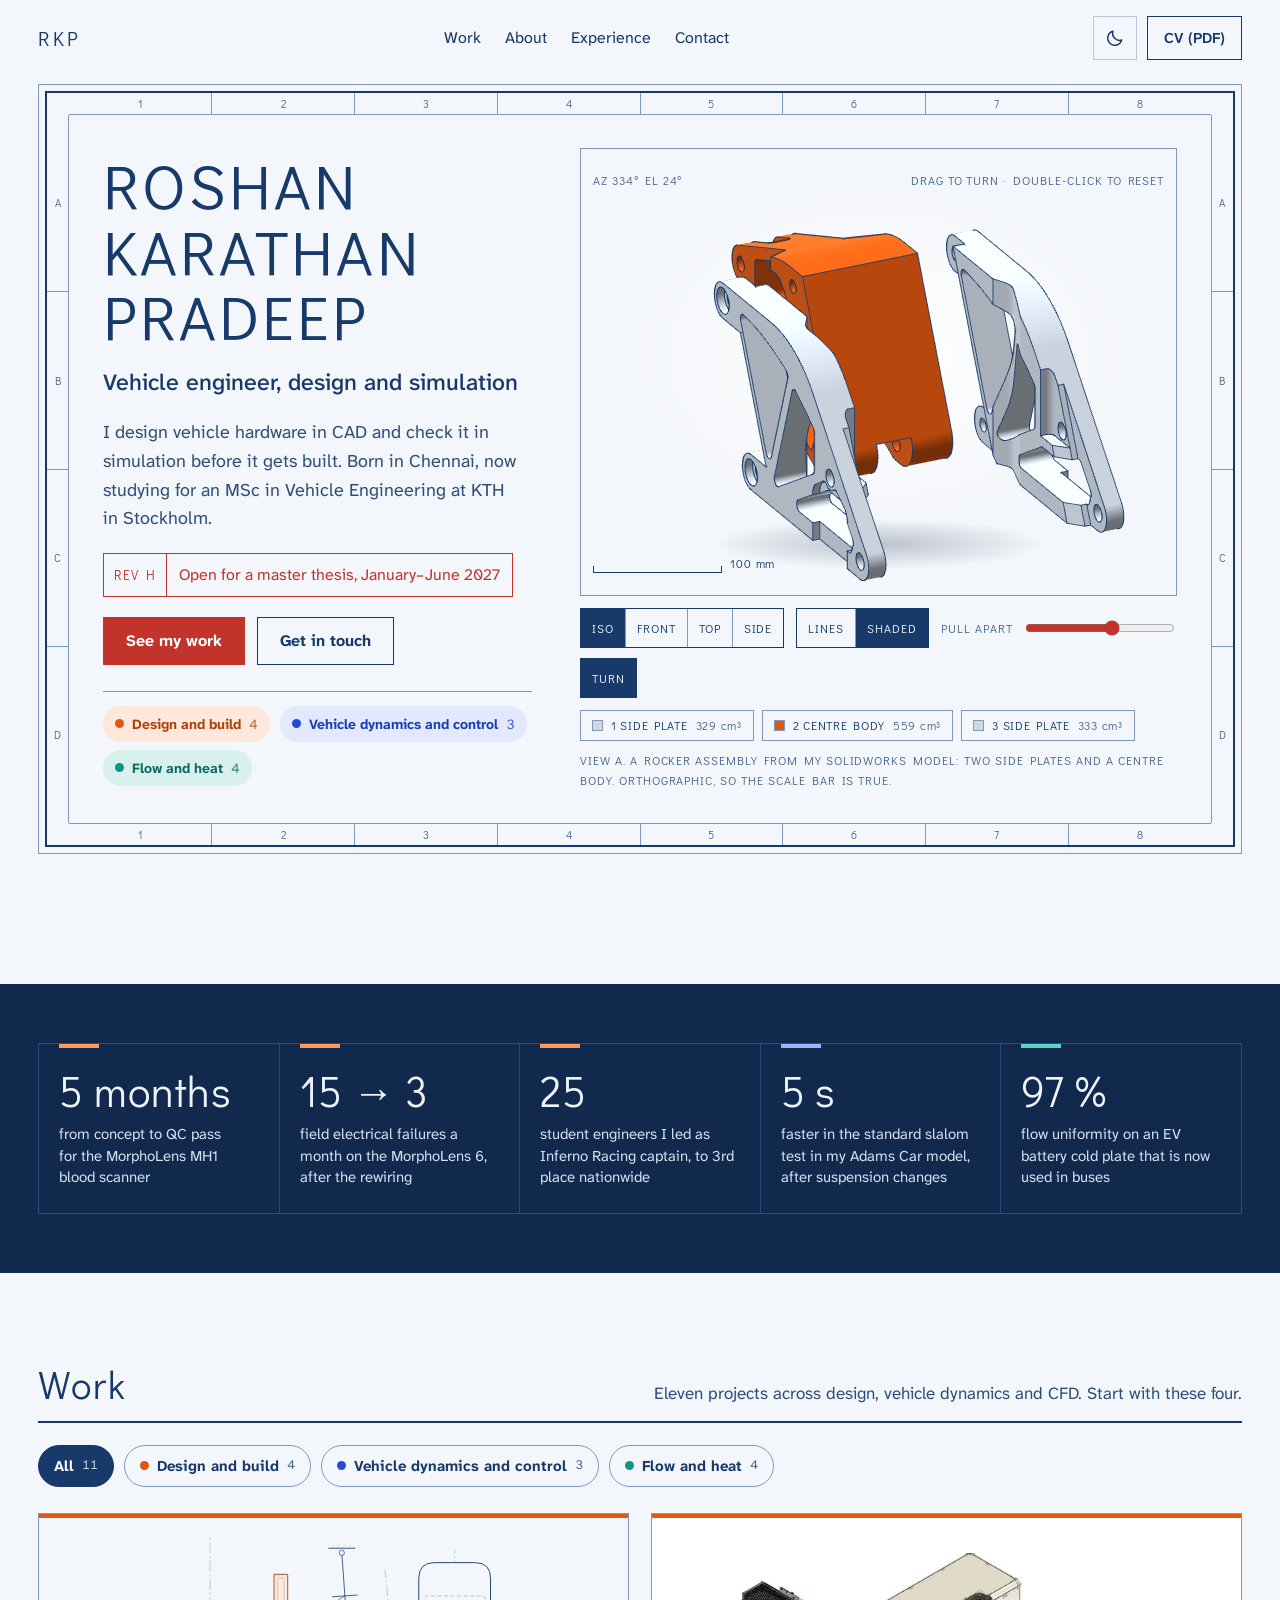
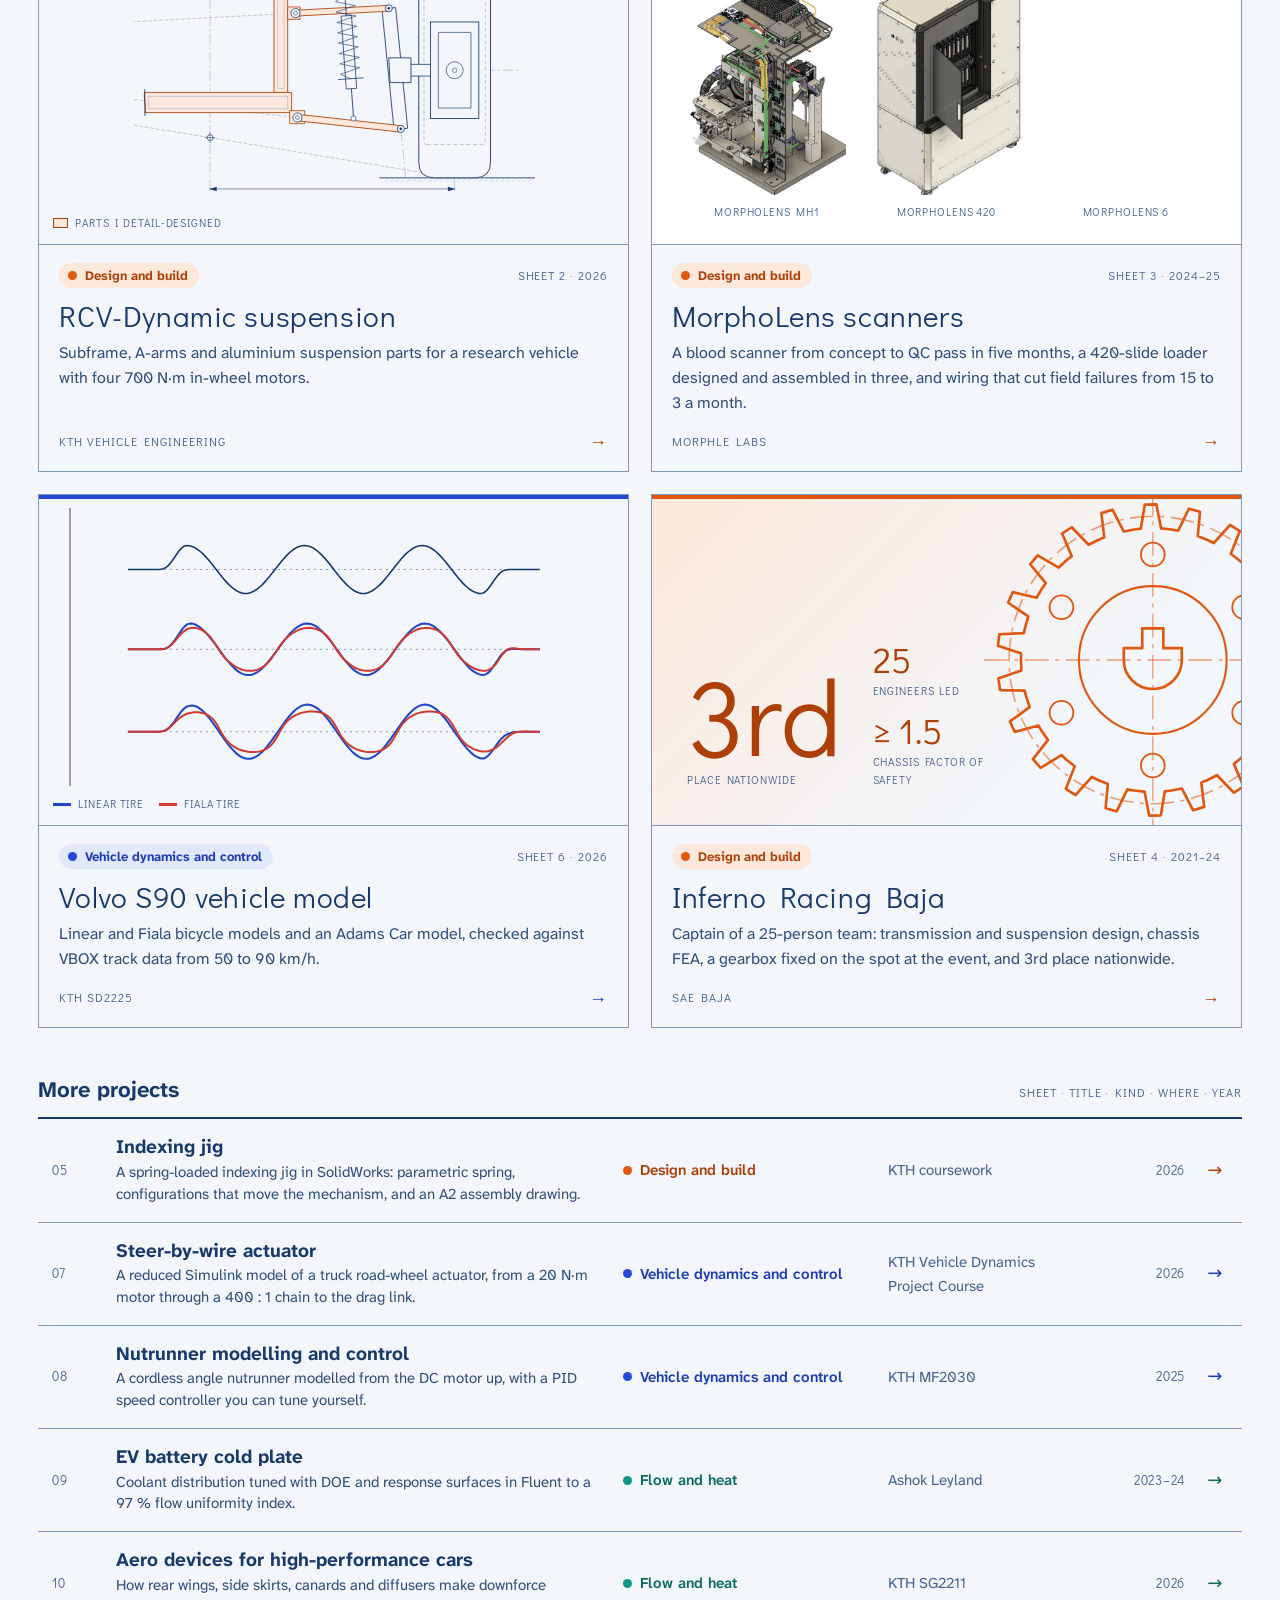
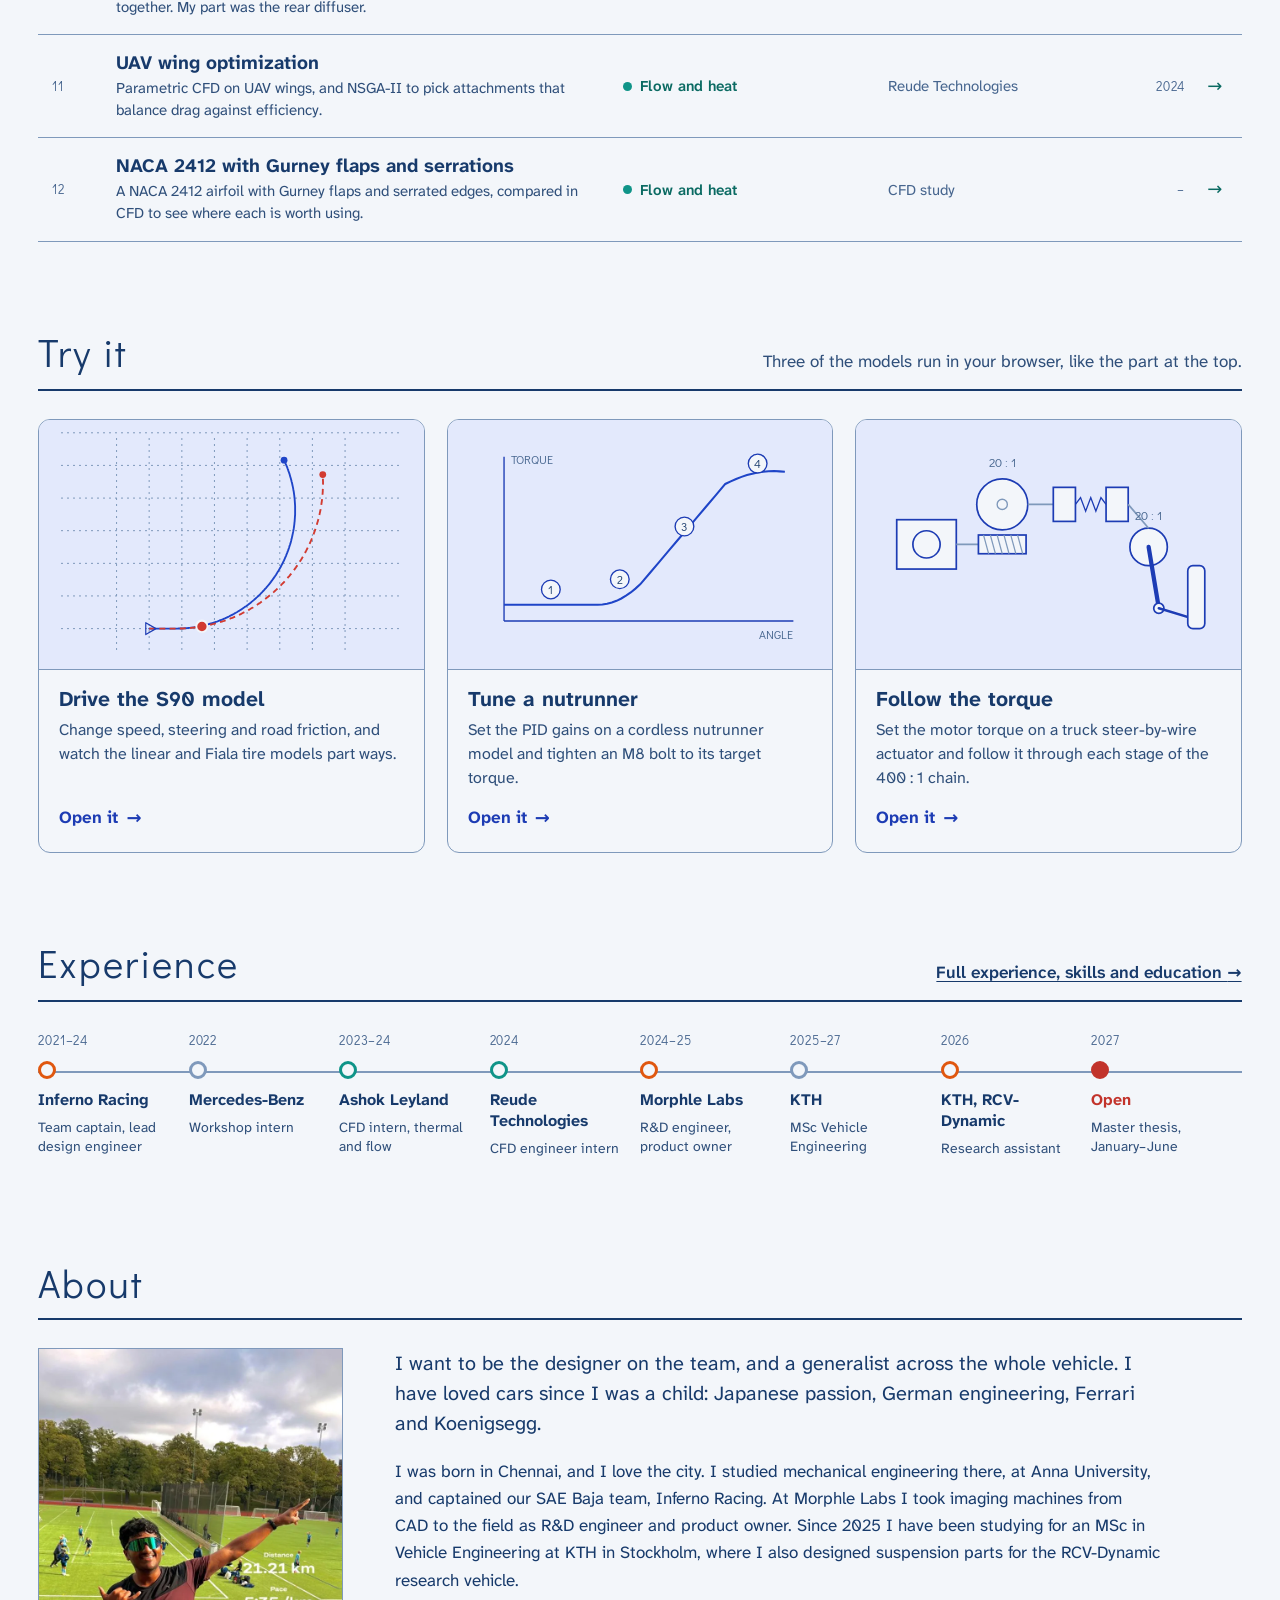
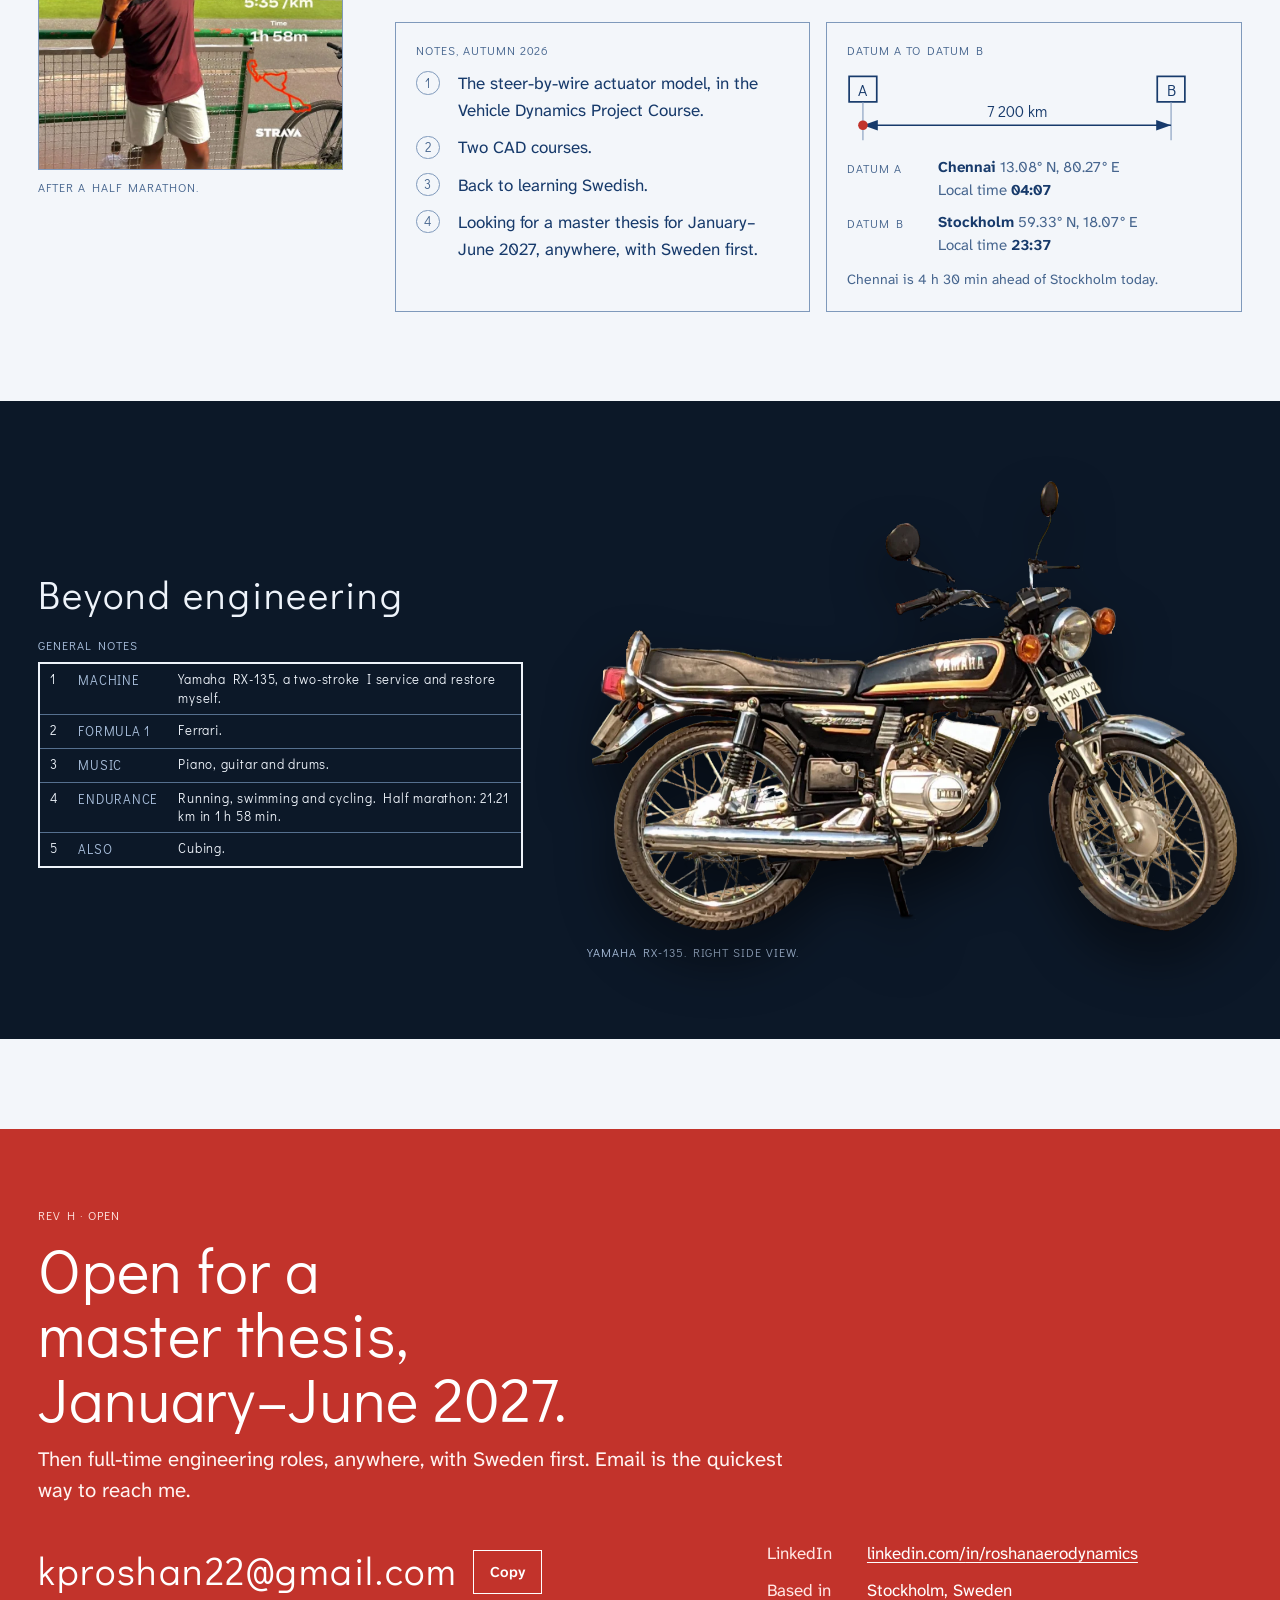
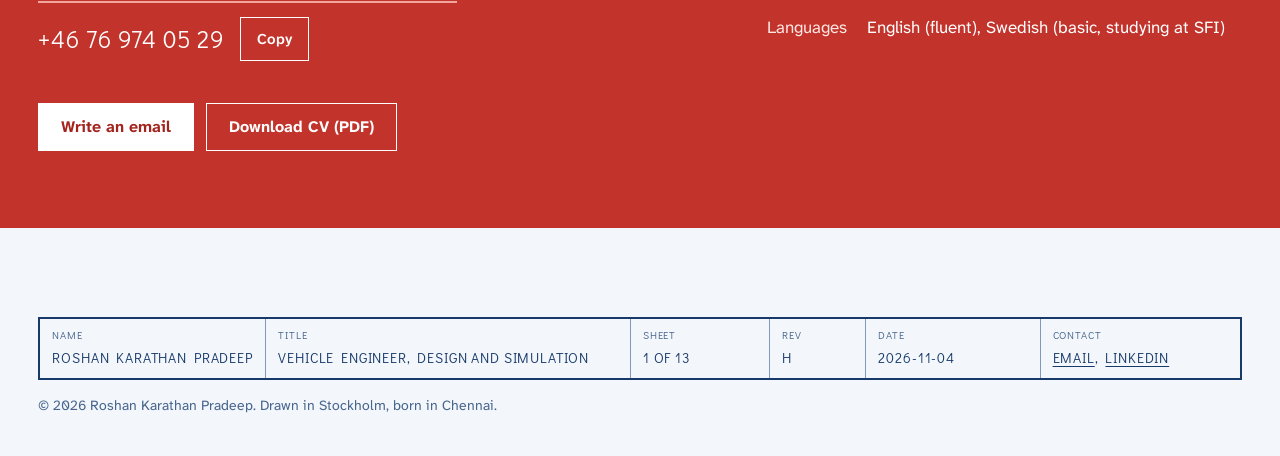
==== commit 6d9494c6: "Publish the redesigned home page and a new Experience page - Hero: the rocker assembly as a live, sh" ====
--- a/index.html
+++ b/index.html
@@ -11,15 +11,15 @@
 <meta property="og:type" content="profile">
 <meta property="og:title" content="Roshan Karathan Pradeep, vehicle engineer">
 <meta property="og:description" content="Vehicle engineer working in design and simulation: CAD, GD&T and DFM, CFD and vehicle dynamics. MSc student at KTH, open for a master thesis from January 2027.">
-<meta property="og:url" content="https://ringdingroshan.github.io/">
-<meta property="og:image" content="https://ringdingroshan.github.io/assets/img/og-card.png">
-<link rel="canonical" href="https://ringdingroshan.github.io/">
+<meta property="og:url" content="https://roshan-wins.github.io/">
+<meta property="og:image" content="https://roshan-wins.github.io/assets/img/og-card.png">
+<link rel="canonical" href="https://roshan-wins.github.io/">
 <link rel="icon" href="favicon.svg" type="image/svg+xml">
-<script>try{var t=localStorage.getItem("rkp-theme");if(t==="dark"||t==="light")document.documentElement.setAttribute("data-theme",t)}catch(e){}</script>
+<script>document.documentElement.classList.add("js");try{var t=localStorage.getItem("rkp-theme");if(t==="dark"||t==="light")document.documentElement.setAttribute("data-theme",t)}catch(e){}</script>
 <link rel="preconnect" href="https://fonts.googleapis.com">
 <link rel="preconnect" href="https://fonts.gstatic.com" crossorigin>
 <link rel="stylesheet" href="https://fonts.googleapis.com/css2?family=Atkinson+Hyperlegible+Next:wght@400;500;700&family=Didact+Gothic&amp;display=swap">
-<link rel="stylesheet" href="assets/css/site.css?v=202611040336">
+<link rel="stylesheet" href="assets/css/site.css?v=202611041844">
 
 <script type="application/ld+json">{"@context": "https://schema.org", "@type": "Person", "name": "Roshan Karathan Pradeep", "jobTitle": "Vehicle engineer", "email": "mailto:kproshan22@gmail.com", "address": {"@type": "PostalAddress", "addressLocality": "Stockholm", "addressCountry": "SE"}, "alumniOf": [{"@type": "CollegeOrUniversity", "name": "KTH Royal Institute of Technology"}, {"@type": "CollegeOrUniversity", "name": "Anna University"}], "knowsAbout": ["Mechanical design", "CAD", "GD&T", "Vehicle dynamics", "CFD"], "sameAs": ["https://www.linkedin.com/in/roshanaerodynamics"]}</script>
 <style>.name-display{text-transform:uppercase}</style>
@@ -33,7 +33,7 @@
 <nav class="nav" aria-label="Main">
 <a href="#work">Work</a>
 <a href="#about">About</a>
-<a href="#experience">Experience</a>
+<a href="experience.html">Experience</a>
 <a href="#contact">Contact</a>
 </nav>
 <div class="header-actions">
@@ -55,9 +55,8 @@
 <div class="zones-v zones-v--left" aria-hidden="true"><span>A</span><span>B</span><span>C</span><span>D</span></div>
 <div class="zones-v zones-v--right" aria-hidden="true"><span>A</span><span>B</span><span>C</span><span>D</span></div>
 <div class="zones-h zones-h--bottom" aria-hidden="true"><span>1</span><span>2</span><span>3</span><span>4</span><span>5</span><span>6</span><span>7</span><span>8</span></div>
-<div class="sheet__body">
-<div class="hero-grid">
-<div class="hero-text">
+<div class="sheet__body hero2">
+<div class="hero2__text">
 <h1 class="name-display" id="hero-name">Roshan Karathan Pradeep</h1>
 <p class="role-line">Vehicle engineer, design and simulation</p>
 <p class="lede">I design vehicle hardware in CAD and check it in simulation before it gets built. Born in Chennai, now studying for an MSc in Vehicle Engineering at KTH in Stockholm.</p>
@@ -66,121 +65,70 @@
 <a class="btn btn--primary" href="#work">See my work</a>
 <a class="btn btn--ghost" href="#contact">Get in touch</a>
 </div>
-</div>
-<figure class="hero-figure">
-<svg class="dwg" viewBox="-240 0 1240 830" xmlns="http://www.w3.org/2000/svg" role="img" aria-label="Schematic front view of a double-wishbone corner with an in-wheel motor: subframe, A-arms, upright, spring-damper and the roll-centre construction"><defs><pattern id="hx-hero" patternUnits="userSpaceOnUse" width="12" height="12" patternTransform="rotate(45)"><line class="t" x1="0" y1="0" x2="0" y2="12" stroke-width="1.4"/></pattern></defs><line class="t" x1="0.0" y1="800.0" x2="0.0" y2="15.0" stroke-width="1.4" stroke-linecap="butt" stroke-dasharray="34 8 6 8"/><line class="t" x1="750.0" y1="800.0" x2="750.0" y2="60.0" stroke-width="1.4" stroke-linecap="butt" stroke-dasharray="34 8 6 8"/><line class="t" x1="560.0" y1="430.0" x2="950.0" y2="430.0" stroke-width="1.4" stroke-linecap="butt" stroke-dasharray="34 8 6 8"/><text class="tx2" x="10.0" y="48.0" font-size="17" letter-spacing="1.02" text-anchor="start">VEHICLE CL</text><line class="m" x1="520.0" y1="760.0" x2="995.0" y2="760.0" stroke-width="2.6" stroke-linecap="round"/><rect x="527" y="760.0" width="468" height="13" fill="url(#hx-hero)"/><line class="t" x1="268.0" y1="575.0" x2="-232.0" y2="519.8" stroke-width="1.4" stroke-linecap="round" stroke-dasharray="10 7"/><line class="t" x1="262.0" y1="255.0" x2="-232.0" y2="280.9" stroke-width="1.4" stroke-linecap="round" stroke-dasharray="10 7"/><line class="t" x1="750.0" y1="760.0" x2="-232.0" y2="598.7" stroke-width="1.4" stroke-linecap="round" stroke-dasharray="10 7"/><text class="tx2" x="-228.0" y="406.4" font-size="17" letter-spacing="1.02" text-anchor="start">TO IC</text><circle class="m f" cx="0.0" cy="636.8" r="9" stroke-width="2.0"/><line class="m" x1="-15.0" y1="636.8" x2="15.0" y2="636.8" stroke-width="1.6" stroke-linecap="round"/><line class="m" x1="0.0" y1="651.8" x2="0.0" y2="621.8" stroke-width="1.6" stroke-linecap="round"/><text class="tx" x="18.0" y="622.8" font-size="19" letter-spacing="1.14" text-anchor="start">RC</text><line class="t" x1="600.0" y1="760.0" x2="536.0" y2="120.0" stroke-width="1.4" stroke-linecap="butt" stroke-dasharray="34 8 6 8"/><text class="tx2" x="526.0" y="110.0" font-size="17" letter-spacing="1.02" text-anchor="end">KPI</text><polygon class="m f" points="-200.0,560.0 250.0,560.0 250.0,498.0 -200.0,498.0" stroke-width="2.6" stroke-linejoin="round"/><polygon class="t" points="-188.0,548.0 238.0,548.0 238.0,510.0 -188.0,510.0" stroke-width="1.4" stroke-linejoin="round"/><path class="m" d="M-200.0,488.0 C-206.0,515.0 -194.0,543.0 -200.0,570.0" stroke-width="2.6" stroke-linejoin="round" fill="none"/><polygon class="m f" points="244.0,594.0 290.0,594.0 290.0,554.0 244.0,554.0" stroke-width="2.4" stroke-linejoin="round"/><polygon class="m f" points="196.0,498.0 238.0,498.0 238.0,136.0 196.0,136.0" stroke-width="2.6" stroke-linejoin="round"/><polygon class="t" points="207.0,486.0 227.0,486.0 227.0,148.0 207.0,148.0" stroke-width="1.2" stroke-linejoin="round"/><polygon class="m f" points="238.0,274.0 276.0,274.0 276.0,236.0 238.0,236.0" stroke-width="2.4" stroke-linejoin="round"/><path class="m f" d="M688.0,760.0 L812.0,760.0 Q860.0,760.0 860.0,712.0 L860.0,148.0 Q860.0,100.0 812.0,100.0 L688.0,100.0 Q640.0,100.0 640.0,148.0 L640.0,712.0 Q640.0,760.0 688.0,760.0 Z" stroke-width="2.8" stroke-linejoin="round"/><path class="t" d="M666.0,658.0 L834.0,658.0 Q844.0,658.0 844.0,648.0 L844.0,212.0 Q844.0,202.0 834.0,202.0 L666.0,202.0 Q656.0,202.0 656.0,212.0 L656.0,648.0 Q656.0,658.0 666.0,658.0 Z" stroke-width="1.6" stroke-linejoin="round" fill="none" stroke-dasharray="12 8"/><rect class="m" x="676" y="282.0" width="148" height="296" fill="url(#hx-hero)" stroke-width="2.6"/><polygon class="m f" points="700.0,546.0 800.0,546.0 800.0,314.0 700.0,314.0" stroke-width="2.0" stroke-linejoin="round"/><circle class="m" cx="750.0" cy="430.0" r="26" stroke-width="2.0"/><circle class="m" cx="750.0" cy="430.0" r="7" stroke-width="1.6"/><polygon class="m f" points="600.0,448.0 676.0,448.0 676.0,412.0 600.0,412.0" stroke-width="2.4" stroke-linejoin="round"/><polygon class="m f" points="564.1,612.1 527.1,242.1 568.9,237.9 605.9,607.9" stroke-width="2.6" stroke-linejoin="round"/><polygon class="m f" points="552.0,468.0 616.0,468.0 616.0,392.0 548.0,392.0" stroke-width="2.6" stroke-linejoin="round"/><polygon class="m f" points="583.9,619.9 266.9,584.9 269.1,565.1 586.1,600.1" stroke-width="2.6" stroke-linejoin="round"/><polygon class="m f" points="548.5,249.0 262.5,264.0 261.5,246.0 547.5,231.0" stroke-width="2.6" stroke-linejoin="round"/><circle class="m f" cx="585.0" cy="610.0" r="11" stroke-width="2.4"/><circle class="m s" cx="585.0" cy="610.0" r="3.5" stroke-width="1.4"/><circle class="m f" cx="548.0" cy="240.0" r="11" stroke-width="2.4"/><circle class="m s" cx="548.0" cy="240.0" r="3.5" stroke-width="1.4"/><circle class="m f" cx="268.0" cy="575.0" r="14" stroke-width="2.4"/><circle class="m" cx="268.0" cy="575.0" r="6" stroke-width="1.6"/><circle class="m f" cx="262.0" cy="255.0" r="14" stroke-width="2.4"/><circle class="m" cx="262.0" cy="255.0" r="6" stroke-width="1.6"/><line class="m" x1="440.0" y1="578.0" x2="433.5" y2="486.6" stroke-width="2.6" stroke-linecap="round"/><polygon class="m f" points="417.6,487.7 401.7,264.2 433.6,261.9 449.5,485.4" stroke-width="2.4" stroke-linejoin="round"/><line class="m" x1="417.7" y1="263.0" x2="404.0" y2="70.0" stroke-width="2.4" stroke-linecap="round"/><line class="m" x1="393.5" y1="458.8" x2="469.3" y2="453.4" stroke-width="2.4" stroke-linecap="round"/><line class="m" x1="375.5" y1="204.8" x2="451.3" y2="199.4" stroke-width="2.4" stroke-linecap="round"/><polyline class="m" points="431.4,456.1 400.3,442.3 459.0,422.2 398.1,410.6 456.8,390.5 395.8,378.8 454.5,358.7 393.6,347.1 452.3,327.0 391.3,315.3 450.0,295.2 389.1,283.6 447.8,263.5 386.8,251.8 445.5,231.7 384.6,220.1 413.4,202.1" stroke-width="1.8" stroke-linejoin="round"/><circle class="m f" cx="440.0" cy="578.0" r="8" stroke-width="2.0"/><circle class="m f" cx="404.0" cy="70.0" r="8" stroke-width="2.0"/><line class="m" x1="364.0" y1="56.0" x2="444.0" y2="56.0" stroke-width="2.6" stroke-linecap="round"/><rect x="364" y="45.0" width="80" height="11" fill="url(#hx-hero)"/><line class="m" x1="0.0" y1="794.0" x2="750.0" y2="794.0" stroke-width="1.6" stroke-linecap="round"/><polygon class="m s" points="0.0,794.0 20.0,788.0 20.0,800.0" stroke-width="1" stroke-linejoin="round"/><polygon class="m s" points="750.0,794.0 730.0,788.0 730.0,800.0" stroke-width="1" stroke-linejoin="round"/><text class="tx" x="375.0" y="784.0" font-size="19" letter-spacing="1.14" text-anchor="middle">TRACK / 2</text><line class="t" x1="-111.4" y1="396.9" x2="-60.0" y2="498.0" stroke-width="1.6" stroke-linecap="round"/><circle class="sd" cx="-60.0" cy="498.0" r="3.2" stroke-width="0"/><circle class="m f" cx="-120.0" cy="380.0" r="19" stroke-width="2.0"/><text class="tx" x="-120.0" y="388.0" font-size="23" letter-spacing="0.00" text-anchor="middle">1</text><line class="t" x1="521.5" y1="72.5" x2="480.0" y2="244.0" stroke-width="1.6" stroke-linecap="round"/><circle class="sd" cx="480.0" cy="244.0" r="3.2" stroke-width="0"/><circle class="m f" cx="526.0" cy="54.0" r="19" stroke-width="2.0"/><text class="tx" x="526.0" y="62.0" font-size="23" letter-spacing="0.00" text-anchor="middle">2</text><line class="t" x1="411.0" y1="679.3" x2="360.0" y2="585.0" stroke-width="1.6" stroke-linecap="round"/><circle class="sd" cx="360.0" cy="585.0" r="3.2" stroke-width="0"/><circle class="m f" cx="420.0" cy="696.0" r="19" stroke-width="2.0"/><text class="tx" x="420.0" y="704.0" font-size="23" letter-spacing="0.00" text-anchor="middle">3</text><line class="t" x1="607.4" y1="114.4" x2="556.0" y2="320.0" stroke-width="1.6" stroke-linecap="round"/><circle class="sd" cx="556.0" cy="320.0" r="3.2" stroke-width="0"/><circle class="m f" cx="612.0" cy="96.0" r="19" stroke-width="2.0"/><text class="tx" x="612.0" y="104.0" font-size="23" letter-spacing="0.00" text-anchor="middle">4</text><line class="t" x1="924.9" y1="213.8" x2="805.0" y2="340.0" stroke-width="1.6" stroke-linecap="round"/><circle class="sd" cx="805.0" cy="340.0" r="3.2" stroke-width="0"/><circle class="m f" cx="938.0" cy="200.0" r="19" stroke-width="2.0"/><text class="tx" x="938.0" y="208.0" font-size="23" letter-spacing="0.00" text-anchor="middle">5</text><line class="t" x1="307.3" y1="53.5" x2="441.6" y2="373.7" stroke-width="1.6" stroke-linecap="round"/><circle class="sd" cx="441.6" cy="373.7" r="3.2" stroke-width="0"/><circle class="m f" cx="300.0" cy="36.0" r="19" stroke-width="2.0"/><text class="tx" x="300.0" y="44.0" font-size="23" letter-spacing="0.00" text-anchor="middle">6</text></svg>
-<figcaption class="caption-letter">FRONT VIEW, RIGHT FRONT CORNER. SCHEMATIC, NOT TO SCALE.</figcaption>
-<div class="table-scroll">
-<table class="dwg-table">
-<caption>PARTS LIST, RCV-DYNAMIC RESEARCH VEHICLE, KTH</caption>
-<thead><tr><th class="num" scope="col">ITEM</th><th scope="col">DESCRIPTION</th><th scope="col">DETAIL DESIGN</th></tr></thead>
-<tbody>
-<tr><td class="num">1</td><td>SUBFRAME</td><td>R. K. PRADEEP</td></tr>
-<tr><td class="num">2</td><td>UPPER A-ARM</td><td>R. K. PRADEEP</td></tr>
-<tr><td class="num">3</td><td>LOWER A-ARM</td><td>R. K. PRADEEP</td></tr>
-<tr><td class="num">4</td><td>UPRIGHT</td><td class="dim">–</td></tr>
-<tr><td class="num">5</td><td>IN-WHEEL MOTOR, 700 N·m, ONE PER WHEEL</td><td class="dim">–</td></tr>
-<tr><td class="num">6</td><td>SPRING-DAMPER</td><td class="dim">–</td></tr>
-</tbody>
-</table>
-</div>
-</figure>
-</div>
-<div class="hero-foot">
-<div class="rev table-scroll">
-<table class="dwg-table">
-<caption>REVISIONS</caption>
-<thead><tr><th scope="col">REV</th><th scope="col">DESCRIPTION</th><th class="num" scope="col">DATE</th></tr></thead>
-<tbody>
-<tr><td>A</td><td>TEAM CAPTAIN AND LEAD DESIGN ENGINEER, INFERNO RACING SAE BAJA</td><td class="num">2021</td></tr>
-<tr><td>B</td><td>WORKSHOP INTERN, MERCEDES-BENZ</td><td class="num">2022</td></tr>
-<tr><td>C</td><td>CFD INTERN, THERMAL AND FLOW, ASHOK LEYLAND</td><td class="num">2023</td></tr>
-<tr><td>D</td><td>CFD ENGINEER INTERN, REUDE TECHNOLOGIES</td><td class="num">2024</td></tr>
-<tr><td>E</td><td>R&amp;D ENGINEER AND PRODUCT OWNER, MORPHLE LABS</td><td class="num">2024</td></tr>
-<tr><td>F</td><td>MSC VEHICLE ENGINEERING, KTH</td><td class="num">2025</td></tr>
-<tr><td>G</td><td>RESEARCH ASSISTANT, RCV-DYNAMIC, KTH</td><td class="num">2026</td></tr>
-<tr class="is-open"><td>H</td><td>MASTER THESIS, OPEN FOR PROPOSALS</td><td class="num">2027</td></tr>
-</tbody>
-</table>
-</div>
-<div class="tb">
-<span class="caption-letter">TITLE BLOCK</span>
-<div class="tblock">
-<div class="span-3"><span class="k">TITLE</span><span class="v v--lg">VEHICLE ENGINEER, DESIGN AND SIMULATION</span></div>
-<div class="span-2"><span class="k">NAME</span><span class="v">ROSHAN KARATHAN PRADEEP</span></div>
-<div><span class="k">DRAWN</span><span class="v">RKP</span></div>
-<div class="span-2"><span class="k">ORGANISATION</span><span class="v">KTH ROYAL INSTITUTE OF TECHNOLOGY, STOCKHOLM</span></div>
-<div><span class="k">DATE</span><span class="v tnum">2026-11-04</span></div>
-<div><span class="k">SCALE</span><span class="v">NTS</span></div>
-<div><span class="k">SHEET</span><span class="v tnum">1 OF 12</span></div>
-<div><span class="k">REV</span><span class="v v--acc">H</span></div>
-<div><span class="k">DATUM A</span><span class="v">CHENNAI</span></div>
-<div><span class="k">DATUM B</span><span class="v">STOCKHOLM</span></div>
-<div><span class="k">A TO B</span><span class="v tnum">7 200 km</span></div>
-<div class="proj span-2"><svg class="dwg" viewBox="0 0 64 28" aria-label="First-angle projection symbol" role="img"><line class="t" x1="2" y1="14" x2="40" y2="14" stroke-width="0.8" stroke-dasharray="6 2 1.5 2"/><polygon class="m" points="4,9 30,3 30,25 4,19" stroke-width="1.4" fill="none"/><circle class="m" cx="50" cy="14" r="11" stroke-width="1.4" fill="none"/><circle class="m" cx="50" cy="14" r="5" stroke-width="1.4" fill="none"/><line class="t" x1="36" y1="14" x2="63" y2="14" stroke-width="0.8"/><line class="t" x1="50" y1="0" x2="50" y2="28" stroke-width="0.8"/></svg><span class="k">FIRST ANGLE</span></div>
-<div><span class="k">TOLERANCES</span><span class="v">ISO 2768-mK</span></div>
-</div>
-</div>
-</div>
-</div>
-</div>
-</div>
-</div>
-</section>
-
-<section class="section" id="model" aria-labelledby="model-title">
-<div class="wrap">
-<div class="section-head">
-<h2 class="section-title" id="model-title">A part in 3D</h2>
-<p class="section-intro">A rocker assembly from my SolidWorks model: two side plates and a centre body. Drag to turn it, pull the parts apart, or switch between a line drawing and a shaded view.</p>
-</div>
-<div class="sheet">
-<div class="sheet__inner">
-<div class="zones-h zones-h--top" aria-hidden="true"><span>1</span><span>2</span><span>3</span><span>4</span><span>5</span><span>6</span><span>7</span><span>8</span></div>
-<div class="zones-v zones-v--left" aria-hidden="true"><span>A</span><span>B</span><span>C</span><span>D</span></div>
-<div class="zones-v zones-v--right" aria-hidden="true"><span>A</span><span>B</span><span>C</span><span>D</span></div>
-<div class="zones-h zones-h--bottom" aria-hidden="true"><span>1</span><span>2</span><span>3</span><span>4</span><span>5</span><span>6</span><span>7</span><span>8</span></div>
-<div class="sheet__body">
-<div class="viewer" data-viewer data-src="assets/model/rocker">
+<ul class="disc-legend" aria-label="Kinds of work">
+<li><a href="#design" data-disc="design"><span class="disc-dot"></span>Design and build<span class="count tnum">4</span></a></li>
+<li><a href="#dynamics" data-disc="dynamics"><span class="disc-dot"></span>Vehicle dynamics and control<span class="count tnum">3</span></a></li>
+<li><a href="#flow" data-disc="flow"><span class="disc-dot"></span>Flow and heat<span class="count tnum">4</span></a></li>
+</ul>
+</div>
+<figure class="hero2__view">
+<div class="viewer viewer--hero" data-viewer data-src="assets/model/rocker" data-style="shaded">
 <div class="viewer__stage">
-<img class="viewer__poster viewer__poster--light" src="assets/model/rocker-light.webp" width="1280" height="800" alt="Line drawing of the rocker assembly: two side plates with lightening pockets either side of a centre body" loading="lazy" decoding="async">
-<img class="viewer__poster viewer__poster--dark" src="assets/model/rocker-dark.webp" width="1280" height="800" alt="" loading="lazy" decoding="async">
+<img class="viewer__poster viewer__poster--light" src="assets/model/rocker-light.webp" width="1280" height="800" alt="Line drawing of the rocker assembly: two side plates with lightening pockets either side of a centre body" decoding="async">
+<img class="viewer__poster viewer__poster--dark" src="assets/model/rocker-dark.webp" width="1280" height="800" alt="" decoding="async">
 <canvas tabindex="0" aria-label="3D model of the rocker assembly. Drag to turn it, or use the arrow keys."></canvas>
 <p class="viewer__hud viewer__live" data-viewer-angles aria-hidden="true">AZ 0°  EL 0°</p>
 <p class="viewer__scale viewer__live" aria-hidden="true"><span class="viewer__bar" data-viewer-bar></span><span data-viewer-bar-text>100 mm</span></p>
-<p class="viewer__hint viewer__live" aria-hidden="true">DRAG TO TURN · CTRL + SCROLL TO ZOOM · DOUBLE-CLICK TO RESET</p>
-</div>
-<div class="viewer__side">
-<div class="viewer__controls viewer__live">
-<div><p class="viewer__label" id="vw-view">VIEW</p>
-<div class="btn-seg" role="group" aria-labelledby="vw-view">
+<p class="viewer__hint viewer__live" aria-hidden="true">DRAG TO TURN · DOUBLE-CLICK TO RESET</p>
+</div>
+<div class="viewer__tools viewer__live">
+<div class="btn-seg" role="group" aria-label="View">
 <button type="button" data-view="iso" aria-pressed="true">ISO</button><button type="button" data-view="front" aria-pressed="false">FRONT</button><button type="button" data-view="top" aria-pressed="false">TOP</button><button type="button" data-view="side" aria-pressed="false">SIDE</button>
-</div></div>
-<div><p class="viewer__label" id="vw-style">STYLE</p>
-<div class="btn-seg" role="group" aria-labelledby="vw-style">
-<button type="button" data-style="lines" aria-pressed="true">LINE DRAWING</button><button type="button" data-style="shaded" aria-pressed="false">SHADED</button>
-</div></div>
-<div><label class="viewer__label" for="vw-explode">PULL THE PARTS APART</label>
-<input type="range" id="vw-explode" min="0" max="100" value="0" data-explode></div>
-<div class="btn-seg viewer__spin"><button type="button" data-spin aria-pressed="true">TURNTABLE</button></div>
-</div>
-<div class="table-scroll">
-<table class="dwg-table">
-<caption>PARTS LIST, ROCKER ASSEMBLY</caption>
-<thead><tr><th class="num" scope="col">ITEM</th><th scope="col">PART</th><th class="num" scope="col">SIZE, mm</th><th class="num" scope="col">cm³</th></tr></thead>
-<tbody data-viewer-parts>
-<tr><td class="num">1</td><td>SIDE PLATE</td><td class="num">30 × 156 × 269</td><td class="num">329</td></tr>
-<tr><td class="num">2</td><td>CENTRE BODY</td><td class="num">100 × 156 × 235</td><td class="num">559</td></tr>
-<tr><td class="num">3</td><td>SIDE PLATE</td><td class="num">30 × 156 × 269</td><td class="num">333</td></tr>
-</tbody>
-</table>
-</div>
-<p class="caption-letter" style="margin:0">ORTHOGRAPHIC VIEW, SO THE SCALE BAR IS TRUE. HIDDEN EDGES DASHED. FROM ROCKER_ASSY.STEP, TESSELLATED WITH OPENCASCADE.</p>
-</div>
-</div>
-</div>
-</div>
-</div>
+</div>
+<div class="btn-seg" role="group" aria-label="Style">
+<button type="button" data-style="lines" aria-pressed="false">LINES</button><button type="button" data-style="shaded" aria-pressed="true">SHADED</button>
+</div>
+<label class="viewer__explode"><span>PULL APART</span><input type="range" min="0" max="100" value="0" data-explode aria-label="Pull the parts apart"></label>
+<div class="btn-seg viewer__spin"><button type="button" data-spin aria-pressed="true">TURN</button></div>
+</div>
+<ul class="viewer__parts viewer__live" data-viewer-parts aria-label="Parts in the assembly">
+<li data-side="a"><span class="sw" aria-hidden="true"></span>1 SIDE PLATE<span class="dim tnum">329 cm³</span></li>
+<li data-side="b"><span class="sw" aria-hidden="true"></span>2 CENTRE BODY<span class="dim tnum">559 cm³</span></li>
+<li data-side="a"><span class="sw" aria-hidden="true"></span>3 SIDE PLATE<span class="dim tnum">333 cm³</span></li>
+</ul>
+</div>
+<figcaption class="caption-letter">VIEW A. A ROCKER ASSEMBLY FROM MY SOLIDWORKS MODEL: TWO SIDE PLATES AND A CENTRE BODY. ORTHOGRAPHIC, SO THE SCALE BAR IS TRUE.</figcaption>
+</figure>
+</div>
+</div>
+</div>
+</div>
+</section>
+
+<section class="band band--ink stats-band" aria-label="A few results">
+<div class="wrap">
+<ul class="stats">
+<li class="stat" data-disc="design" data-reveal style="--i:0"><a href="projects/morpholens.html">
+<span class="stat__v tnum"><span data-count-from="0" data-count-to="5">5</span> months</span>
+<span class="stat__l">from concept to QC pass for the MorphoLens MH1 blood scanner</span>
+</a></li>
+<li class="stat" data-disc="design" data-reveal style="--i:1"><a href="projects/morpholens.html">
+<span class="stat__v tnum">15 → <span data-count-from="15" data-count-to="3">3</span></span>
+<span class="stat__l">field electrical failures a month on the MorphoLens 6, after the rewiring</span>
+</a></li>
+<li class="stat" data-disc="design" data-reveal style="--i:2"><a href="projects/inferno-racing-baja.html">
+<span class="stat__v tnum"><span data-count-from="0" data-count-to="25">25</span></span>
+<span class="stat__l">student engineers I led as Inferno Racing captain, to 3rd place nationwide</span>
+</a></li>
+<li class="stat" data-disc="dynamics" data-reveal style="--i:3"><a href="projects/volvo-s90.html">
+<span class="stat__v tnum"><span data-count-from="0" data-count-to="5">5</span> s</span>
+<span class="stat__l">faster in the standard slalom test in my Adams Car model, after suspension changes</span>
+</a></li>
+<li class="stat" data-disc="flow" data-reveal style="--i:4"><a href="projects/ev-cold-plate.html">
+<span class="stat__v tnum"><span data-count-from="0" data-count-to="97">97</span> %</span>
+<span class="stat__l">flow uniformity on an EV battery cold plate that is now used in buses</span>
+</a></li>
+</ul>
 </div>
 </section>
 
@@ -188,45 +136,78 @@
 <div class="wrap">
 <div class="section-head">
 <h2 class="section-title" id="work-title">Work</h2>
-<p class="section-intro">Eleven projects in three groups. Each one has its own sheet, drawn the way that kind of work is usually shown: drawings for hardware, channel plots for dynamics, flow fields for CFD.</p>
-</div>
-
-<div class="work-group" id="design" aria-labelledby="design-title">
-<div class="work-group__head">
-<h3 class="work-group__title" id="design-title">Design and build</h3>
-<p class="work-group__desc">Parts and machines I designed, drew and saw built.</p>
-</div>
-<div class="cards">
-<a class="card" href="projects/rcv-dynamic.html">
-<span class="card__bar"><span>SHEET 2</span><span class="tnum">2026</span></span>
-<span class="card__view"><svg class="dwg" viewBox="-240 0 1240 830" xmlns="http://www.w3.org/2000/svg" aria-hidden="true" preserveAspectRatio="xMidYMid meet"><defs><pattern id="hx-card" patternUnits="userSpaceOnUse" width="12" height="12" patternTransform="rotate(45)"><line class="t" x1="0" y1="0" x2="0" y2="12" stroke-width="1.4"/></pattern></defs><line class="t" x1="0.0" y1="800.0" x2="0.0" y2="15.0" stroke-width="1.4" stroke-linecap="butt" stroke-dasharray="34 8 6 8"/><line class="t" x1="750.0" y1="800.0" x2="750.0" y2="60.0" stroke-width="1.4" stroke-linecap="butt" stroke-dasharray="34 8 6 8"/><line class="t" x1="560.0" y1="430.0" x2="950.0" y2="430.0" stroke-width="1.4" stroke-linecap="butt" stroke-dasharray="34 8 6 8"/><line class="m" x1="520.0" y1="760.0" x2="995.0" y2="760.0" stroke-width="2.6" stroke-linecap="round"/><rect x="527" y="760.0" width="468" height="13" fill="url(#hx-card)"/><line class="t" x1="268.0" y1="575.0" x2="-232.0" y2="519.8" stroke-width="1.4" stroke-linecap="round" stroke-dasharray="10 7"/><line class="t" x1="262.0" y1="255.0" x2="-232.0" y2="280.9" stroke-width="1.4" stroke-linecap="round" stroke-dasharray="10 7"/><line class="t" x1="750.0" y1="760.0" x2="-232.0" y2="598.7" stroke-width="1.4" stroke-linecap="round" stroke-dasharray="10 7"/><circle class="m f" cx="0.0" cy="636.8" r="9" stroke-width="2.0"/><line class="m" x1="-15.0" y1="636.8" x2="15.0" y2="636.8" stroke-width="1.6" stroke-linecap="round"/><line class="m" x1="0.0" y1="651.8" x2="0.0" y2="621.8" stroke-width="1.6" stroke-linecap="round"/><line class="t" x1="600.0" y1="760.0" x2="536.0" y2="120.0" stroke-width="1.4" stroke-linecap="butt" stroke-dasharray="34 8 6 8"/><polygon class="m f" points="-200.0,560.0 250.0,560.0 250.0,498.0 -200.0,498.0" stroke-width="2.6" stroke-linejoin="round"/><polygon class="t" points="-188.0,548.0 238.0,548.0 238.0,510.0 -188.0,510.0" stroke-width="1.4" stroke-linejoin="round"/><path class="m" d="M-200.0,488.0 C-206.0,515.0 -194.0,543.0 -200.0,570.0" stroke-width="2.6" stroke-linejoin="round" fill="none"/><polygon class="m f" points="244.0,594.0 290.0,594.0 290.0,554.0 244.0,554.0" stroke-width="2.4" stroke-linejoin="round"/><polygon class="m f" points="196.0,498.0 238.0,498.0 238.0,136.0 196.0,136.0" stroke-width="2.6" stroke-linejoin="round"/><polygon class="t" points="207.0,486.0 227.0,486.0 227.0,148.0 207.0,148.0" stroke-width="1.2" stroke-linejoin="round"/><polygon class="m f" points="238.0,274.0 276.0,274.0 276.0,236.0 238.0,236.0" stroke-width="2.4" stroke-linejoin="round"/><path class="m f" d="M688.0,760.0 L812.0,760.0 Q860.0,760.0 860.0,712.0 L860.0,148.0 Q860.0,100.0 812.0,100.0 L688.0,100.0 Q640.0,100.0 640.0,148.0 L640.0,712.0 Q640.0,760.0 688.0,760.0 Z" stroke-width="2.8" stroke-linejoin="round"/><path class="t" d="M666.0,658.0 L834.0,658.0 Q844.0,658.0 844.0,648.0 L844.0,212.0 Q844.0,202.0 834.0,202.0 L666.0,202.0 Q656.0,202.0 656.0,212.0 L656.0,648.0 Q656.0,658.0 666.0,658.0 Z" stroke-width="1.6" stroke-linejoin="round" fill="none" stroke-dasharray="12 8"/><rect class="m" x="676" y="282.0" width="148" height="296" fill="url(#hx-card)" stroke-width="2.6"/><polygon class="m f" points="700.0,546.0 800.0,546.0 800.0,314.0 700.0,314.0" stroke-width="2.0" stroke-linejoin="round"/><circle class="m" cx="750.0" cy="430.0" r="26" stroke-width="2.0"/><circle class="m" cx="750.0" cy="430.0" r="7" stroke-width="1.6"/><polygon class="m f" points="600.0,448.0 676.0,448.0 676.0,412.0 600.0,412.0" stroke-width="2.4" stroke-linejoin="round"/><polygon class="m f" points="564.1,612.1 527.1,242.1 568.9,237.9 605.9,607.9" stroke-width="2.6" stroke-linejoin="round"/><polygon class="m f" points="552.0,468.0 616.0,468.0 616.0,392.0 548.0,392.0" stroke-width="2.6" stroke-linejoin="round"/><polygon class="m f" points="583.9,619.9 266.9,584.9 269.1,565.1 586.1,600.1" stroke-width="2.6" stroke-linejoin="round"/><polygon class="m f" points="548.5,249.0 262.5,264.0 261.5,246.0 547.5,231.0" stroke-width="2.6" stroke-linejoin="round"/><circle class="m f" cx="585.0" cy="610.0" r="11" stroke-width="2.4"/><circle class="m s" cx="585.0" cy="610.0" r="3.5" stroke-width="1.4"/><circle class="m f" cx="548.0" cy="240.0" r="11" stroke-width="2.4"/><circle class="m s" cx="548.0" cy="240.0" r="3.5" stroke-width="1.4"/><circle class="m f" cx="268.0" cy="575.0" r="14" stroke-width="2.4"/><circle class="m" cx="268.0" cy="575.0" r="6" stroke-width="1.6"/><circle class="m f" cx="262.0" cy="255.0" r="14" stroke-width="2.4"/><circle class="m" cx="262.0" cy="255.0" r="6" stroke-width="1.6"/><line class="m" x1="440.0" y1="578.0" x2="433.5" y2="486.6" stroke-width="2.6" stroke-linecap="round"/><polygon class="m f" points="417.6,487.7 401.7,264.2 433.6,261.9 449.5,485.4" stroke-width="2.4" stroke-linejoin="round"/><line class="m" x1="417.7" y1="263.0" x2="404.0" y2="70.0" stroke-width="2.4" stroke-linecap="round"/><line class="m" x1="393.5" y1="458.8" x2="469.3" y2="453.4" stroke-width="2.4" stroke-linecap="round"/><line class="m" x1="375.5" y1="204.8" x2="451.3" y2="199.4" stroke-width="2.4" stroke-linecap="round"/><polyline class="m" points="431.4,456.1 400.3,442.3 459.0,422.2 398.1,410.6 456.8,390.5 395.8,378.8 454.5,358.7 393.6,347.1 452.3,327.0 391.3,315.3 450.0,295.2 389.1,283.6 447.8,263.5 386.8,251.8 445.5,231.7 384.6,220.1 413.4,202.1" stroke-width="1.8" stroke-linejoin="round"/><circle class="m f" cx="440.0" cy="578.0" r="8" stroke-width="2.0"/><circle class="m f" cx="404.0" cy="70.0" r="8" stroke-width="2.0"/><line class="m" x1="364.0" y1="56.0" x2="444.0" y2="56.0" stroke-width="2.6" stroke-linecap="round"/><rect x="364" y="45.0" width="80" height="11" fill="url(#hx-card)"/><line class="m" x1="0.0" y1="794.0" x2="750.0" y2="794.0" stroke-width="1.6" stroke-linecap="round"/><polygon class="m s" points="0.0,794.0 20.0,788.0 20.0,800.0" stroke-width="1" stroke-linejoin="round"/><polygon class="m s" points="750.0,794.0 730.0,788.0 730.0,800.0" stroke-width="1" stroke-linejoin="round"/></svg></span>
-<span class="card__body">
-<span class="card__title" role="heading" aria-level="4">RCV-Dynamic suspension</span>
-<span class="card__meta">KTH Vehicle Engineering</span>
-<span class="card__text">Subframe, A-arms and aluminium suspension parts for a research vehicle with four 700 N·m in-wheel motors.</span>
-</span>
-</a>
-<a class="card" href="projects/morpholens.html">
-<span class="card__bar"><span>SHEET 3</span><span class="tnum">2024–25</span></span>
-<span class="card__view"><span class="big-figure"><span class="tnum">15 → 3</span><small>FIELD FAILURES A MONTH</small></span></span>
-<span class="card__body">
-<span class="card__title" role="heading" aria-level="4">MorphoLens scanners</span>
-<span class="card__meta">Morphle Labs</span>
-<span class="card__text">A blood scanner from concept to QC pass in five months, a 420-slide loader designed and assembled in three, and wiring that cut field failures from 15 to 3 a month.</span>
-</span>
-</a>
-<a class="card" href="projects/inferno-racing-baja.html">
-<span class="card__bar"><span>SHEET 4</span><span class="tnum">2021–24</span></span>
-<span class="card__view"><span class="big-figure"><span class="tnum">1.5</span><small>MINIMUM CHASSIS SAFETY FACTOR</small></span></span>
-<span class="card__body">
-<span class="card__title" role="heading" aria-level="4">Inferno Racing Baja</span>
-<span class="card__meta">SAE Baja</span>
-<span class="card__text">Captain of a 25-person team: transmission and suspension design, chassis FEA, a gearbox fixed on the spot at the event, and 3rd place nationwide.</span>
-</span>
-</a>
-<a class="card" href="projects/indexing-jig.html">
-<span class="card__bar"><span>SHEET 5</span><span class="tnum">2026</span></span>
-<span class="card__view"><svg class="dwg" viewBox="0 0 640 330" role="img" aria-label="Schematic section of the spring-loaded locking plunger: body, plunger, compression spring, lever on an M12 pivot and the index hole">
+<p class="section-intro">Eleven projects across design, vehicle dynamics and CFD. Start with these four.</p>
+</div>
+<div class="filters" role="group" aria-label="Show projects by kind">
+<button type="button" class="chip" data-filter="all" aria-pressed="true">All<span class="count tnum">11</span></button>
+<button type="button" class="chip" id="design" data-filter="design" data-disc="design" aria-pressed="false"><span class="disc-dot"></span>Design and build<span class="count tnum">4</span></button>
+<button type="button" class="chip" id="dynamics" data-filter="dynamics" data-disc="dynamics" aria-pressed="false"><span class="disc-dot"></span>Vehicle dynamics and control<span class="count tnum">3</span></button>
+<button type="button" class="chip" id="flow" data-filter="flow" data-disc="flow" aria-pressed="false"><span class="disc-dot"></span>Flow and heat<span class="count tnum">4</span></button>
+</div>
+<div class="feat-grid">
+<a class="feat" href="projects/rcv-dynamic.html" data-disc="design" data-reveal style="--i:0">
+<span class="feat__media feat__media--rcv-dynamic">
+<span class="corner-view"><svg class="dwg" viewBox="-240 0 1240 830" xmlns="http://www.w3.org/2000/svg" aria-hidden="true" preserveAspectRatio="xMidYMid meet"><defs><pattern id="hx-card" patternUnits="userSpaceOnUse" width="12" height="12" patternTransform="rotate(45)"><line class="t" x1="0" y1="0" x2="0" y2="12" stroke-width="1.4"/></pattern></defs><line class="t" x1="0.0" y1="800.0" x2="0.0" y2="15.0" stroke-width="1.4" stroke-linecap="butt" stroke-dasharray="34 8 6 8"/><line class="t" x1="750.0" y1="800.0" x2="750.0" y2="60.0" stroke-width="1.4" stroke-linecap="butt" stroke-dasharray="34 8 6 8"/><line class="t" x1="560.0" y1="430.0" x2="950.0" y2="430.0" stroke-width="1.4" stroke-linecap="butt" stroke-dasharray="34 8 6 8"/><line class="m" x1="520.0" y1="760.0" x2="995.0" y2="760.0" stroke-width="2.6" stroke-linecap="round"/><rect x="527" y="760.0" width="468" height="13" fill="url(#hx-card)"/><line class="t" x1="268.0" y1="575.0" x2="-232.0" y2="519.8" stroke-width="1.4" stroke-linecap="round" stroke-dasharray="10 7"/><line class="t" x1="262.0" y1="255.0" x2="-232.0" y2="280.9" stroke-width="1.4" stroke-linecap="round" stroke-dasharray="10 7"/><line class="t" x1="750.0" y1="760.0" x2="-232.0" y2="598.7" stroke-width="1.4" stroke-linecap="round" stroke-dasharray="10 7"/><circle class="m f" cx="0.0" cy="636.8" r="9" stroke-width="2.0"/><line class="m" x1="-15.0" y1="636.8" x2="15.0" y2="636.8" stroke-width="1.6" stroke-linecap="round"/><line class="m" x1="0.0" y1="651.8" x2="0.0" y2="621.8" stroke-width="1.6" stroke-linecap="round"/><line class="t" x1="600.0" y1="760.0" x2="536.0" y2="120.0" stroke-width="1.4" stroke-linecap="butt" stroke-dasharray="34 8 6 8"/><polygon class="m f mine" points="-200.0,560.0 250.0,560.0 250.0,498.0 -200.0,498.0" stroke-width="2.6" stroke-linejoin="round"/><polygon class="t" points="-188.0,548.0 238.0,548.0 238.0,510.0 -188.0,510.0" stroke-width="1.4" stroke-linejoin="round"/><path class="m" d="M-200.0,488.0 C-206.0,515.0 -194.0,543.0 -200.0,570.0" stroke-width="2.6" stroke-linejoin="round" fill="none"/><polygon class="m f mine" points="244.0,594.0 290.0,594.0 290.0,554.0 244.0,554.0" stroke-width="2.4" stroke-linejoin="round"/><polygon class="m f mine" points="196.0,498.0 238.0,498.0 238.0,136.0 196.0,136.0" stroke-width="2.6" stroke-linejoin="round"/><polygon class="t" points="207.0,486.0 227.0,486.0 227.0,148.0 207.0,148.0" stroke-width="1.2" stroke-linejoin="round"/><polygon class="m f mine" points="238.0,274.0 276.0,274.0 276.0,236.0 238.0,236.0" stroke-width="2.4" stroke-linejoin="round"/><path class="m f" d="M688.0,760.0 L812.0,760.0 Q860.0,760.0 860.0,712.0 L860.0,148.0 Q860.0,100.0 812.0,100.0 L688.0,100.0 Q640.0,100.0 640.0,148.0 L640.0,712.0 Q640.0,760.0 688.0,760.0 Z" stroke-width="2.8" stroke-linejoin="round"/><path class="t" d="M666.0,658.0 L834.0,658.0 Q844.0,658.0 844.0,648.0 L844.0,212.0 Q844.0,202.0 834.0,202.0 L666.0,202.0 Q656.0,202.0 656.0,212.0 L656.0,648.0 Q656.0,658.0 666.0,658.0 Z" stroke-width="1.6" stroke-linejoin="round" fill="none" stroke-dasharray="12 8"/><rect class="m" x="676" y="282.0" width="148" height="296" fill="url(#hx-card)" stroke-width="2.6"/><polygon class="m f" points="700.0,546.0 800.0,546.0 800.0,314.0 700.0,314.0" stroke-width="2.0" stroke-linejoin="round"/><circle class="m" cx="750.0" cy="430.0" r="26" stroke-width="2.0"/><circle class="m" cx="750.0" cy="430.0" r="7" stroke-width="1.6"/><polygon class="m f" points="600.0,448.0 676.0,448.0 676.0,412.0 600.0,412.0" stroke-width="2.4" stroke-linejoin="round"/><polygon class="m f" points="564.1,612.1 527.1,242.1 568.9,237.9 605.9,607.9" stroke-width="2.6" stroke-linejoin="round"/><polygon class="m f" points="552.0,468.0 616.0,468.0 616.0,392.0 548.0,392.0" stroke-width="2.6" stroke-linejoin="round"/><polygon class="m f mine" points="583.9,619.9 266.9,584.9 269.1,565.1 586.1,600.1" stroke-width="2.6" stroke-linejoin="round"/><polygon class="m f mine" points="548.5,249.0 262.5,264.0 261.5,246.0 547.5,231.0" stroke-width="2.6" stroke-linejoin="round"/><circle class="m f" cx="585.0" cy="610.0" r="11" stroke-width="2.4"/><circle class="m s" cx="585.0" cy="610.0" r="3.5" stroke-width="1.4"/><circle class="m f" cx="548.0" cy="240.0" r="11" stroke-width="2.4"/><circle class="m s" cx="548.0" cy="240.0" r="3.5" stroke-width="1.4"/><circle class="m f" cx="268.0" cy="575.0" r="14" stroke-width="2.4"/><circle class="m" cx="268.0" cy="575.0" r="6" stroke-width="1.6"/><circle class="m f" cx="262.0" cy="255.0" r="14" stroke-width="2.4"/><circle class="m" cx="262.0" cy="255.0" r="6" stroke-width="1.6"/><line class="m" x1="440.0" y1="578.0" x2="433.5" y2="486.6" stroke-width="2.6" stroke-linecap="round"/><polygon class="m f" points="417.6,487.7 401.7,264.2 433.6,261.9 449.5,485.4" stroke-width="2.4" stroke-linejoin="round"/><line class="m" x1="417.7" y1="263.0" x2="404.0" y2="70.0" stroke-width="2.4" stroke-linecap="round"/><line class="m" x1="393.5" y1="458.8" x2="469.3" y2="453.4" stroke-width="2.4" stroke-linecap="round"/><line class="m" x1="375.5" y1="204.8" x2="451.3" y2="199.4" stroke-width="2.4" stroke-linecap="round"/><polyline class="m" points="431.4,456.1 400.3,442.3 459.0,422.2 398.1,410.6 456.8,390.5 395.8,378.8 454.5,358.7 393.6,347.1 452.3,327.0 391.3,315.3 450.0,295.2 389.1,283.6 447.8,263.5 386.8,251.8 445.5,231.7 384.6,220.1 413.4,202.1" stroke-width="1.8" stroke-linejoin="round"/><circle class="m f" cx="440.0" cy="578.0" r="8" stroke-width="2.0"/><circle class="m f" cx="404.0" cy="70.0" r="8" stroke-width="2.0"/><line class="m" x1="364.0" y1="56.0" x2="444.0" y2="56.0" stroke-width="2.6" stroke-linecap="round"/><rect x="364" y="45.0" width="80" height="11" fill="url(#hx-card)"/><line class="m" x1="0.0" y1="794.0" x2="750.0" y2="794.0" stroke-width="1.6" stroke-linecap="round"/><polygon class="m s" points="0.0,794.0 20.0,788.0 20.0,800.0" stroke-width="1" stroke-linejoin="round"/><polygon class="m s" points="750.0,794.0 730.0,788.0 730.0,800.0" stroke-width="1" stroke-linejoin="round"/></svg></span>
+<span class="media-key"><span class="media-key__sw"></span>PARTS I DETAIL-DESIGNED</span>
+</span>
+<span class="feat__body">
+<span class="feat__top"><span class="disc-tag"><span class="disc-dot"></span>Design and build</span><span class="feat__sheet tnum">SHEET 2 · 2026</span></span>
+<span class="feat__title" role="heading" aria-level="3">RCV-Dynamic suspension</span>
+<span class="feat__text">Subframe, A-arms and aluminium suspension parts for a research vehicle with four 700 N·m in-wheel motors.</span>
+<span class="feat__meta"><span>KTH Vehicle Engineering</span><span class="arrow" aria-hidden="true">→</span></span>
+</span>
+</a>
+<a class="feat" href="projects/morpholens.html" data-disc="design" data-reveal style="--i:1">
+<span class="feat__media feat__media--morpholens">
+<span class="lineup">
+<span class="lineup__item"><img src="assets/img/morpholens/mh1-render.webp" width="992" height="1362" alt="" loading="lazy" decoding="async"><span class="lineup__lbl">MORPHOLENS MH1</span></span>
+<span class="lineup__item"><img src="assets/img/morpholens/m420-iso.webp" width="852" height="1294" alt="" loading="lazy" decoding="async"><span class="lineup__lbl">MORPHOLENS 420</span></span>
+<span class="lineup__item"><img src="assets/img/morpholens/m6-cad-layout.webp" width="1100" height="1176" alt="" loading="lazy" decoding="async"><span class="lineup__lbl">MORPHOLENS 6</span></span>
+</span>
+</span>
+<span class="feat__body">
+<span class="feat__top"><span class="disc-tag"><span class="disc-dot"></span>Design and build</span><span class="feat__sheet tnum">SHEET 3 · 2024–25</span></span>
+<span class="feat__title" role="heading" aria-level="3">MorphoLens scanners</span>
+<span class="feat__text">A blood scanner from concept to QC pass in five months, a 420-slide loader designed and assembled in three, and wiring that cut field failures from 15 to 3 a month.</span>
+<span class="feat__meta"><span>Morphle Labs</span><span class="arrow" aria-hidden="true">→</span></span>
+</span>
+</a>
+<a class="feat" href="projects/volvo-s90.html" data-disc="dynamics" data-reveal style="--i:2">
+<span class="feat__media feat__media--volvo-s90">
+<span class="traces"><svg class="dwg" viewBox="0 0 400 250" xmlns="http://www.w3.org/2000/svg" aria-hidden="true" preserveAspectRatio="xMidYMid meet"><line class="t" x1="0" y1="50.0" x2="400" y2="50.0" stroke-width="1" stroke-dasharray="2 4" vector-effect="non-scaling-stroke"/><line class="t" x1="0" y1="127.5" x2="400" y2="127.5" stroke-width="1" stroke-dasharray="2 4" vector-effect="non-scaling-stroke"/><line class="t" x1="0" y1="207.5" x2="400" y2="207.5" stroke-width="1" stroke-dasharray="2 4" vector-effect="non-scaling-stroke"/><path class="m" d="M0.0 50.0 L2.3 50.0 L4.6 50.0 L6.9 50.0 L9.1 50.0 L11.4 50.0 L13.7 50.0 L16.0 50.0 L18.3 50.0 L20.6 50.0 L22.9 50.0 L25.1 50.0 L27.4 50.0 L29.7 50.0 L32.0 49.8 L34.3 49.3 L36.6 48.2 L38.9 46.4 L41.1 44.0 L43.4 41.0 L45.7 37.6 L48.0 34.3 L50.3 31.2 L52.6 28.8 L54.9 27.2 L57.1 26.7 L59.4 26.9 L61.7 27.4 L64.0 28.3 L66.3 29.6 L68.6 31.1 L70.9 33.0 L73.1 35.1 L75.4 37.5 L77.7 40.1 L80.0 42.8 L82.3 45.6 L84.6 48.5 L86.9 51.5 L89.1 54.4 L91.4 57.2 L93.7 59.9 L96.0 62.5 L98.3 64.9 L100.6 67.0 L102.9 68.9 L105.1 70.4 L107.4 71.7 L109.7 72.6 L112.0 73.2 L114.3 73.3 L116.6 73.2 L118.9 72.6 L121.1 71.7 L123.4 70.4 L125.7 68.9 L128.0 67.0 L130.3 64.9 L132.6 62.5 L134.9 59.9 L137.1 57.2 L139.4 54.4 L141.7 51.5 L144.0 48.5 L146.3 45.6 L148.6 42.8 L150.9 40.1 L153.1 37.5 L155.4 35.1 L157.7 33.0 L160.0 31.1 L162.3 29.6 L164.6 28.3 L166.9 27.4 L169.1 26.9 L171.4 26.7 L173.7 26.9 L176.0 27.4 L178.3 28.3 L180.6 29.6 L182.9 31.1 L185.1 33.0 L187.4 35.1 L189.7 37.5 L192.0 40.1 L194.3 42.8 L196.6 45.6 L198.9 48.5 L201.1 51.5 L203.4 54.4 L205.7 57.2 L208.0 59.9 L210.3 62.5 L212.6 64.9 L214.9 67.0 L217.1 68.9 L219.4 70.4 L221.7 71.7 L224.0 72.6 L226.3 73.2 L228.6 73.3 L230.9 73.2 L233.1 72.6 L235.4 71.7 L237.7 70.4 L240.0 68.9 L242.3 67.0 L244.6 64.9 L246.9 62.5 L249.1 59.9 L251.4 57.2 L253.7 54.4 L256.0 51.5 L258.3 48.5 L260.6 45.6 L262.9 42.8 L265.1 40.1 L267.4 37.5 L269.7 35.1 L272.0 33.0 L274.3 31.1 L276.6 29.6 L278.9 28.3 L281.1 27.4 L283.4 26.9 L285.7 26.7 L288.0 26.9 L290.3 27.4 L292.6 28.3 L294.9 29.6 L297.1 31.1 L299.4 33.0 L301.7 35.1 L304.0 37.5 L306.3 40.1 L308.6 42.8 L310.9 45.6 L313.1 48.5 L315.4 51.5 L317.7 54.4 L320.0 57.2 L322.3 59.9 L324.6 62.5 L326.9 64.9 L329.1 67.0 L331.4 68.9 L333.7 70.4 L336.0 71.7 L338.3 72.6 L340.6 73.2 L342.9 73.3 L345.1 72.8 L347.4 71.2 L349.7 68.8 L352.0 65.7 L354.3 62.4 L356.6 59.0 L358.9 56.0 L361.1 53.6 L363.4 51.8 L365.7 50.7 L368.0 50.2 L370.3 50.0 L372.6 50.0 L374.9 50.0 L377.1 50.0 L379.4 50.0 L381.7 50.0 L384.0 50.0 L386.3 50.0 L388.6 50.0 L390.9 50.0 L393.1 50.0 L395.4 50.0 L397.7 50.0 L400.0 50.0" stroke-width="1.6" fill="none" vector-effect="non-scaling-stroke"/><path class="lin" d="M0.0 127.5 L2.3 127.5 L4.6 127.5 L6.9 127.5 L9.1 127.5 L11.4 127.5 L13.7 127.5 L16.0 127.5 L18.3 127.5 L20.6 127.5 L22.9 127.5 L25.1 127.5 L27.4 127.5 L29.7 127.5 L32.0 127.5 L34.3 127.3 L36.6 126.7 L38.9 125.6 L41.1 123.9 L43.4 121.4 L45.7 118.4 L48.0 115.0 L50.3 111.5 L52.6 108.2 L54.9 105.5 L57.1 103.6 L59.4 102.6 L61.7 102.5 L64.0 102.9 L66.3 103.9 L68.6 105.2 L70.9 106.9 L73.1 108.9 L75.4 111.1 L77.7 113.7 L80.0 116.4 L82.3 119.3 L84.6 122.3 L86.9 125.4 L89.1 128.6 L91.4 131.7 L93.7 134.8 L96.0 137.7 L98.3 140.5 L100.6 143.1 L102.9 145.4 L105.1 147.5 L107.4 149.2 L109.7 150.6 L112.0 151.6 L114.3 152.3 L116.6 152.5 L118.9 152.4 L121.1 151.9 L123.4 150.9 L125.7 149.7 L128.0 148.0 L130.3 146.1 L132.6 143.8 L134.9 141.3 L137.1 138.6 L139.4 135.7 L141.7 132.7 L144.0 129.6 L146.3 126.4 L148.6 123.3 L150.9 120.2 L153.1 117.3 L155.4 114.5 L157.7 111.9 L160.0 109.6 L162.3 107.5 L164.6 105.8 L166.9 104.4 L169.1 103.4 L171.4 102.7 L173.7 102.5 L176.0 102.6 L178.3 103.1 L180.6 104.1 L182.9 105.3 L185.1 107.0 L187.4 108.9 L189.7 111.2 L192.0 113.7 L194.3 116.4 L196.6 119.3 L198.9 122.3 L201.1 125.4 L203.4 128.6 L205.7 131.7 L208.0 134.8 L210.3 137.7 L212.6 140.5 L214.9 143.1 L217.1 145.4 L219.4 147.5 L221.7 149.2 L224.0 150.6 L226.3 151.6 L228.6 152.3 L230.9 152.5 L233.1 152.4 L235.4 151.9 L237.7 150.9 L240.0 149.7 L242.3 148.0 L244.6 146.1 L246.9 143.8 L249.1 141.3 L251.4 138.6 L253.7 135.7 L256.0 132.7 L258.3 129.6 L260.6 126.4 L262.9 123.3 L265.1 120.2 L267.4 117.3 L269.7 114.5 L272.0 111.9 L274.3 109.6 L276.6 107.5 L278.9 105.8 L281.1 104.4 L283.4 103.4 L285.7 102.7 L288.0 102.5 L290.3 102.6 L292.6 103.1 L294.9 104.1 L297.1 105.3 L299.4 107.0 L301.7 108.9 L304.0 111.2 L306.3 113.7 L308.6 116.4 L310.9 119.3 L313.1 122.3 L315.4 125.4 L317.7 128.6 L320.0 131.7 L322.3 134.8 L324.6 137.7 L326.9 140.5 L329.1 143.1 L331.4 145.4 L333.7 147.5 L336.0 149.2 L338.3 150.6 L340.6 151.6 L342.9 152.3 L345.1 152.5 L347.4 151.9 L349.7 150.4 L352.0 148.1 L354.3 145.0 L356.6 141.6 L358.9 138.1 L361.1 134.8 L363.4 132.0 L365.7 129.8 L368.0 128.4 L370.3 127.6 L372.6 127.3 L374.9 127.2 L377.1 127.2 L379.4 127.3 L381.7 127.4 L384.0 127.4 L386.3 127.5 L388.6 127.5 L390.9 127.5 L393.1 127.5 L395.4 127.5 L397.7 127.5 L400.0 127.5" stroke-width="2" fill="none" vector-effect="non-scaling-stroke"/><path class="fia" d="M0.0 127.5 L2.3 127.5 L4.6 127.5 L6.9 127.5 L9.1 127.5 L11.4 127.5 L13.7 127.5 L16.0 127.5 L18.3 127.5 L20.6 127.5 L22.9 127.5 L25.1 127.5 L27.4 127.5 L29.7 127.5 L32.0 127.5 L34.3 127.3 L36.6 126.7 L38.9 125.7 L41.1 124.1 L43.4 121.9 L45.7 119.4 L48.0 116.7 L50.3 114.0 L52.6 111.6 L54.9 109.6 L57.1 108.1 L59.4 107.2 L61.7 106.7 L64.0 106.6 L66.3 106.8 L68.6 107.4 L70.9 108.2 L73.1 109.5 L75.4 111.1 L77.7 113.1 L80.0 115.6 L82.3 118.5 L84.6 121.8 L86.9 125.4 L89.1 129.0 L91.4 132.3 L93.7 135.2 L96.0 137.6 L98.3 139.7 L100.6 141.6 L102.9 143.2 L105.1 144.7 L107.4 145.8 L109.7 146.8 L112.0 147.5 L114.3 148.0 L116.6 148.3 L118.9 148.4 L121.1 148.2 L123.4 147.8 L125.7 147.2 L128.0 146.3 L130.3 145.1 L132.6 143.6 L134.9 141.6 L137.1 139.2 L139.4 136.3 L141.7 133.0 L144.0 129.5 L146.3 126.0 L148.6 122.6 L150.9 119.8 L153.1 117.4 L155.4 115.3 L157.7 113.4 L160.0 111.7 L162.3 110.3 L164.6 109.1 L166.9 108.2 L169.1 107.5 L171.4 107.0 L173.7 106.7 L176.0 106.6 L178.3 106.8 L180.6 107.2 L182.9 107.8 L185.1 108.7 L187.4 109.9 L189.7 111.4 L192.0 113.4 L194.3 115.8 L196.6 118.7 L198.9 122.0 L201.1 125.5 L203.4 129.0 L205.7 132.4 L208.0 135.2 L210.3 137.6 L212.6 139.7 L214.9 141.6 L217.1 143.3 L219.4 144.7 L221.7 145.9 L224.0 146.8 L226.3 147.5 L228.6 148.0 L230.9 148.3 L233.1 148.4 L235.4 148.2 L237.7 147.8 L240.0 147.2 L242.3 146.3 L244.6 145.1 L246.9 143.6 L249.1 141.6 L251.4 139.2 L253.7 136.3 L256.0 133.0 L258.3 129.5 L260.6 126.0 L262.9 122.6 L265.1 119.8 L267.4 117.4 L269.7 115.3 L272.0 113.4 L274.3 111.7 L276.6 110.3 L278.9 109.1 L281.1 108.2 L283.4 107.5 L285.7 107.0 L288.0 106.7 L290.3 106.6 L292.6 106.8 L294.9 107.2 L297.1 107.8 L299.4 108.7 L301.7 109.9 L304.0 111.4 L306.3 113.4 L308.6 115.8 L310.9 118.7 L313.1 122.0 L315.4 125.5 L317.7 129.0 L320.0 132.4 L322.3 135.2 L324.6 137.6 L326.9 139.7 L329.1 141.6 L331.4 143.3 L333.7 144.7 L336.0 145.9 L338.3 146.8 L340.6 147.5 L342.9 148.0 L345.1 148.3 L347.4 148.2 L349.7 147.7 L352.0 146.6 L354.3 144.9 L356.6 142.5 L358.9 139.5 L361.1 136.2 L363.4 132.8 L365.7 130.0 L368.0 127.9 L370.3 126.8 L372.6 126.4 L374.9 126.5 L377.1 126.7 L379.4 127.0 L381.7 127.2 L384.0 127.3 L386.3 127.4 L388.6 127.5 L390.9 127.5 L393.1 127.5 L395.4 127.5 L397.7 127.5 L400.0 127.5" stroke-width="2" fill="none" vector-effect="non-scaling-stroke"/><path class="lin" d="M0.0 207.5 L2.3 207.5 L4.6 207.5 L6.9 207.5 L9.1 207.5 L11.4 207.5 L13.7 207.5 L16.0 207.5 L18.3 207.5 L20.6 207.5 L22.9 207.5 L25.1 207.5 L27.4 207.5 L29.7 207.5 L32.0 207.4 L34.3 206.9 L36.6 206.0 L38.9 204.5 L41.1 202.4 L43.4 199.8 L45.7 196.7 L48.0 193.3 L50.3 190.0 L52.6 187.1 L54.9 184.7 L57.1 183.2 L59.4 182.4 L61.7 182.1 L64.0 182.3 L66.3 183.0 L68.6 184.2 L70.9 185.8 L73.1 187.8 L75.4 190.1 L77.7 192.7 L80.0 195.6 L82.3 198.6 L84.6 201.8 L86.9 205.1 L89.1 208.4 L91.4 211.7 L93.7 214.9 L96.0 218.0 L98.3 220.9 L100.6 223.7 L102.9 226.1 L105.1 228.3 L107.4 230.2 L109.7 231.7 L112.0 232.8 L114.3 233.5 L116.6 233.8 L118.9 233.7 L121.1 233.2 L123.4 232.2 L125.7 230.9 L128.0 229.2 L130.3 227.2 L132.6 224.9 L134.9 222.2 L137.1 219.4 L139.4 216.4 L141.7 213.2 L144.0 209.9 L146.3 206.6 L148.6 203.3 L150.9 200.1 L153.1 197.0 L155.4 194.1 L157.7 191.3 L160.0 188.9 L162.3 186.7 L164.6 184.8 L166.9 183.3 L169.1 182.2 L171.4 181.5 L173.7 181.2 L176.0 181.3 L178.3 181.8 L180.6 182.8 L182.9 184.1 L185.1 185.8 L187.4 187.8 L189.7 190.1 L192.0 192.8 L194.3 195.6 L196.6 198.6 L198.9 201.8 L201.1 205.1 L203.4 208.4 L205.7 211.7 L208.0 214.9 L210.3 218.0 L212.6 220.9 L214.9 223.7 L217.1 226.1 L219.4 228.3 L221.7 230.2 L224.0 231.7 L226.3 232.8 L228.6 233.5 L230.9 233.8 L233.1 233.7 L235.4 233.2 L237.7 232.2 L240.0 230.9 L242.3 229.2 L244.6 227.2 L246.9 224.9 L249.1 222.2 L251.4 219.4 L253.7 216.4 L256.0 213.2 L258.3 209.9 L260.6 206.6 L262.9 203.3 L265.1 200.1 L267.4 197.0 L269.7 194.1 L272.0 191.3 L274.3 188.9 L276.6 186.7 L278.9 184.8 L281.1 183.3 L283.4 182.2 L285.7 181.5 L288.0 181.2 L290.3 181.3 L292.6 181.8 L294.9 182.8 L297.1 184.1 L299.4 185.8 L301.7 187.8 L304.0 190.1 L306.3 192.8 L308.6 195.6 L310.9 198.6 L313.1 201.8 L315.4 205.1 L317.7 208.4 L320.0 211.7 L322.3 214.9 L324.6 218.0 L326.9 220.9 L329.1 223.7 L331.4 226.1 L333.7 228.3 L336.0 230.2 L338.3 231.7 L340.6 232.8 L342.9 233.5 L345.1 233.5 L347.4 232.6 L349.7 230.8 L352.0 228.3 L354.3 225.3 L356.6 222.1 L358.9 218.9 L361.1 216.0 L363.4 213.5 L365.7 211.5 L368.0 210.1 L370.3 209.2 L372.6 208.5 L374.9 208.1 L377.1 207.8 L379.4 207.6 L381.7 207.5 L384.0 207.5 L386.3 207.5 L388.6 207.5 L390.9 207.5 L393.1 207.5 L395.4 207.5 L397.7 207.5 L400.0 207.5" stroke-width="2" fill="none" vector-effect="non-scaling-stroke"/><path class="fia" d="M0.0 207.5 L2.3 207.5 L4.6 207.5 L6.9 207.5 L9.1 207.5 L11.4 207.5 L13.7 207.5 L16.0 207.5 L18.3 207.5 L20.6 207.5 L22.9 207.5 L25.1 207.5 L27.4 207.5 L29.7 207.5 L32.0 207.4 L34.3 206.9 L36.6 206.1 L38.9 204.7 L41.1 202.9 L43.4 200.7 L45.7 198.4 L48.0 196.1 L50.3 194.1 L52.6 192.4 L54.9 191.1 L57.1 190.1 L59.4 189.5 L61.7 189.0 L64.0 188.7 L66.3 188.6 L68.6 188.7 L70.9 189.0 L73.1 189.5 L75.4 190.2 L77.7 191.4 L80.0 192.9 L82.3 195.0 L84.6 197.8 L86.9 201.2 L89.1 205.3 L91.4 209.4 L93.7 213.1 L96.0 216.0 L98.3 218.4 L100.6 220.4 L102.9 222.0 L105.1 223.3 L107.4 224.4 L109.7 225.3 L112.0 226.0 L114.3 226.5 L116.6 226.9 L118.9 227.1 L121.1 227.2 L123.4 227.1 L125.7 226.9 L128.0 226.6 L130.3 226.0 L132.6 225.2 L134.9 224.0 L137.1 222.4 L139.4 220.2 L141.7 217.4 L144.0 213.9 L146.3 209.8 L148.6 205.7 L150.9 201.9 L153.1 199.0 L155.4 196.6 L157.7 194.6 L160.0 193.0 L162.3 191.7 L164.6 190.6 L166.9 189.7 L169.1 189.0 L171.4 188.5 L173.7 188.1 L176.0 187.9 L178.3 187.8 L180.6 187.9 L182.9 188.1 L185.1 188.4 L187.4 189.0 L189.7 189.8 L192.0 191.0 L194.3 192.6 L196.6 194.8 L198.9 197.6 L201.1 201.1 L203.4 205.2 L205.7 209.3 L208.0 213.1 L210.3 216.0 L212.6 218.4 L214.9 220.4 L217.1 222.0 L219.4 223.3 L221.7 224.4 L224.0 225.3 L226.3 226.0 L228.6 226.5 L230.9 226.9 L233.1 227.1 L235.4 227.2 L237.7 227.1 L240.0 226.9 L242.3 226.6 L244.6 226.0 L246.9 225.2 L249.1 224.0 L251.4 222.4 L253.7 220.2 L256.0 217.4 L258.3 213.9 L260.6 209.8 L262.9 205.7 L265.1 201.9 L267.4 199.0 L269.7 196.6 L272.0 194.6 L274.3 193.0 L276.6 191.7 L278.9 190.6 L281.1 189.7 L283.4 189.0 L285.7 188.5 L288.0 188.1 L290.3 187.9 L292.6 187.8 L294.9 187.9 L297.1 188.1 L299.4 188.4 L301.7 189.0 L304.0 189.8 L306.3 191.0 L308.6 192.6 L310.9 194.8 L313.1 197.6 L315.4 201.1 L317.7 205.2 L320.0 209.3 L322.3 213.1 L324.6 216.0 L326.9 218.4 L329.1 220.4 L331.4 222.0 L333.7 223.3 L336.0 224.4 L338.3 225.3 L340.6 226.0 L342.9 226.5 L345.1 226.8 L347.4 226.7 L349.7 226.4 L352.0 225.7 L354.3 224.7 L356.6 223.4 L358.9 221.8 L361.1 219.9 L363.4 217.8 L365.7 215.5 L368.0 213.3 L370.3 211.3 L372.6 209.8 L374.9 208.7 L377.1 208.0 L379.4 207.7 L381.7 207.5 L384.0 207.4 L386.3 207.4 L388.6 207.4 L390.9 207.5 L393.1 207.5 L395.4 207.5 L397.7 207.5 L400.0 207.5" stroke-width="2" fill="none" vector-effect="non-scaling-stroke"/></svg><span class="scan" aria-hidden="true"></span></span>
+<span class="media-key media-key--tel"><span class="ln ln--lin"></span>LINEAR TIRE <span class="ln ln--fia"></span>FIALA TIRE</span>
+</span>
+<span class="feat__body">
+<span class="feat__top"><span class="disc-tag"><span class="disc-dot"></span>Vehicle dynamics and control</span><span class="feat__sheet tnum">SHEET 6 · 2026</span></span>
+<span class="feat__title" role="heading" aria-level="3">Volvo S90 vehicle model</span>
+<span class="feat__text">Linear and Fiala bicycle models and an Adams Car model, checked against VBOX track data from 50 to 90 km/h.</span>
+<span class="feat__meta"><span>KTH SD2225</span><span class="arrow" aria-hidden="true">→</span></span>
+</span>
+</a>
+<a class="feat" href="projects/inferno-racing-baja.html" data-disc="design" data-reveal style="--i:3">
+<span class="feat__media feat__media--inferno-racing-baja">
+<span class="numerals"><span class="numerals__gear"><svg class="dwg" viewBox="0 0 250 250" xmlns="http://www.w3.org/2000/svg" aria-hidden="true" preserveAspectRatio="xMidYMid meet"><path class="m f" d="M225.0 125.0 L224.9 130.1 L242.5 135.8 L241.4 144.5 L222.9 145.4 L220.9 153.2 L219.4 158.1 L234.7 168.4 L231.2 176.5 L213.2 172.2 L209.1 179.1 L206.2 183.3 L218.0 197.6 L212.4 204.3 L196.3 195.1 L190.5 200.6 L186.5 203.8 L193.8 220.9 L186.5 225.7 L173.7 212.4 L166.5 216.0 L161.8 218.0 L164.0 236.4 L155.6 239.0 L147.1 222.5 L139.2 224.0 L134.1 224.6 L131.1 242.8 L122.3 243.0 L118.7 224.8 L110.8 224.0 L105.7 223.1 L97.6 239.8 L89.2 237.4 L90.9 219.0 L83.5 216.0 L78.8 213.7 L66.4 227.4 L59.0 222.8 L65.8 205.6 L59.5 200.6 L55.7 197.1 L39.9 206.8 L34.1 200.2 L45.5 185.6 L40.9 179.1 L38.2 174.7 L20.3 179.5 L16.6 171.6 L31.6 160.7 L29.1 153.2 L27.7 148.2 L9.2 147.8 L7.8 139.1 L25.3 133.0 L25.0 125.0 L25.1 119.9 L7.5 114.2 L8.6 105.5 L27.1 104.6 L29.1 96.8 L30.6 91.9 L15.3 81.6 L18.8 73.5 L36.8 77.8 L40.9 70.9 L43.8 66.7 L32.0 52.4 L37.6 45.7 L53.7 54.9 L59.5 49.4 L63.5 46.2 L56.2 29.1 L63.5 24.3 L76.3 37.6 L83.5 34.0 L88.2 32.0 L86.0 13.6 L94.4 11.0 L102.9 27.5 L110.8 26.0 L115.9 25.4 L118.9 7.2 L127.7 7.0 L131.3 25.2 L139.2 26.0 L144.3 26.9 L152.4 10.2 L160.8 12.6 L159.1 31.0 L166.5 34.0 L171.2 36.3 L183.6 22.6 L191.0 27.2 L184.2 44.4 L190.5 49.4 L194.3 52.9 L210.1 43.2 L215.9 49.8 L204.5 64.4 L209.1 70.9 L211.8 75.3 L229.7 70.5 L233.4 78.4 L218.4 89.3 L220.9 96.8 L222.3 101.8 L240.8 102.2 L242.2 110.9 L224.7 117.0 Z" stroke-width="2" stroke-linejoin="round"/><circle class="t" cx="125.0" cy="125.0" r="109.0" stroke-width="1.2" fill="none" stroke-dasharray="18 5 3 5"/><circle class="m" cx="125.0" cy="125.0" r="56" stroke-width="1.6" fill="none"/><path class="m f" d="M103.0 125.0 A22 22 0 1 0 147.0 125.0 L147.0 116.0 L133.0 116.0 L133.0 101.0 L117.0 101.0 L117.0 116.0 L103.0 116.0 Z" stroke-width="2" stroke-linejoin="round"/><circle class="m" cx="194.3" cy="165.0" r="9" stroke-width="1.4" fill="none"/><circle class="m" cx="125.0" cy="205.0" r="9" stroke-width="1.4" fill="none"/><circle class="m" cx="55.7" cy="165.0" r="9" stroke-width="1.4" fill="none"/><circle class="m" cx="55.7" cy="85.0" r="9" stroke-width="1.4" fill="none"/><circle class="m" cx="125.0" cy="45.0" r="9" stroke-width="1.4" fill="none"/><circle class="m" cx="194.3" cy="85.0" r="9" stroke-width="1.4" fill="none"/><line class="t" x1="-3.0" y1="125.0" x2="253.0" y2="125.0" stroke-width="1" stroke-dasharray="18 5 3 5"/><line class="t" x1="125.0" y1="-3.0" x2="125.0" y2="253.0" stroke-width="1" stroke-dasharray="18 5 3 5"/></svg></span>
+<span class="numerals__grid"><span><b>3rd</b><small>PLACE NATIONWIDE</small></span><span><b>25</b><small>ENGINEERS LED</small></span><span><b>≥ 1.5</b><small>CHASSIS FACTOR OF SAFETY</small></span></span></span>
+</span>
+<span class="feat__body">
+<span class="feat__top"><span class="disc-tag"><span class="disc-dot"></span>Design and build</span><span class="feat__sheet tnum">SHEET 4 · 2021–24</span></span>
+<span class="feat__title" role="heading" aria-level="3">Inferno Racing Baja</span>
+<span class="feat__text">Captain of a 25-person team: transmission and suspension design, chassis FEA, a gearbox fixed on the spot at the event, and 3rd place nationwide.</span>
+<span class="feat__meta"><span>SAE Baja</span><span class="arrow" aria-hidden="true">→</span></span>
+</span>
+</a>
+</div>
+<div class="register">
+<h3 class="register__title"><span>More projects</span><span class="caption-letter">SHEET · TITLE · KIND · WHERE · YEAR</span></h3>
+<ol class="reg">
+<li class="reg__row" data-disc="design" data-reveal style="--i:0">
+<a href="projects/indexing-jig.html">
+<span class="reg__sheet tnum">05</span>
+<span class="reg__main"><span class="reg__title">Indexing jig</span><span class="reg__text">A spring-loaded indexing jig in SolidWorks: parametric spring, configurations that move the mechanism, and an A2 assembly drawing.</span></span>
+<span class="reg__facts"><span class="reg__disc"><span class="disc-dot"></span>Design and build</span><span class="reg__where">KTH coursework</span><span class="reg__year tnum">2026</span></span>
+<span class="reg__arrow" aria-hidden="true">→</span>
+</a>
+<template><svg class="dwg" viewBox="0 0 640 330" role="img" aria-label="Schematic section of the spring-loaded locking plunger: body, plunger, compression spring, lever on an M12 pivot and the index hole">
 <defs>
 <pattern id="hx-j1" patternUnits="userSpaceOnUse" width="10" height="10" patternTransform="rotate(45)"><line class="t" x1="0" y1="0" x2="0" y2="10" stroke-width="1.2"/></pattern>
 <pattern id="hx-j2" patternUnits="userSpaceOnUse" width="10" height="10" patternTransform="rotate(-45)"><line class="t" x1="0" y1="0" x2="0" y2="10" stroke-width="1.2"/></pattern>
@@ -266,114 +247,123 @@
 <circle class="m f" cx="118" cy="22" r="13" stroke-width="1.8"/><text class="tx" x="118" y="28" font-size="15" text-anchor="middle">4</text>
 <line class="t" x1="560" y1="120" x2="590" y2="60" stroke-width="1.4"/>
 <circle class="m f" cx="596" cy="48" r="13" stroke-width="1.8"/><text class="tx" x="596" y="54" font-size="15" text-anchor="middle">5</text>
-</svg></span>
-<span class="card__body">
-<span class="card__title" role="heading" aria-level="4">Indexing jig</span>
-<span class="card__meta">KTH coursework</span>
-<span class="card__text">A spring-loaded indexing jig in SolidWorks: parametric spring, configurations that move the mechanism, and an A2 assembly drawing.</span>
-</span>
-</a>
-
-
-</div>
-</div>
-
-<div class="work-group" id="dynamics" aria-labelledby="dynamics-title">
-<div class="work-group__head">
-<h3 class="work-group__title" id="dynamics-title">Vehicle dynamics and control</h3>
-<p class="work-group__desc">Models of vehicles and actuators, checked against data.</p>
-</div>
-<div class="cards">
-<a class="card" href="projects/volvo-s90.html">
-<span class="card__bar"><span>SHEET 6</span><span class="tnum">2026</span></span>
-<span class="card__view"><svg class="dwg" viewBox="0 0 400 250" xmlns="http://www.w3.org/2000/svg" aria-hidden="true" preserveAspectRatio="xMidYMid meet"><line class="t" x1="0" y1="50.0" x2="400" y2="50.0" stroke-width="1" stroke-dasharray="2 4" vector-effect="non-scaling-stroke"/><line class="t" x1="0" y1="127.5" x2="400" y2="127.5" stroke-width="1" stroke-dasharray="2 4" vector-effect="non-scaling-stroke"/><line class="t" x1="0" y1="207.5" x2="400" y2="207.5" stroke-width="1" stroke-dasharray="2 4" vector-effect="non-scaling-stroke"/><path class="m" d="M0.0 50.0 L2.3 50.0 L4.6 50.0 L6.9 50.0 L9.1 50.0 L11.4 50.0 L13.7 50.0 L16.0 50.0 L18.3 50.0 L20.6 50.0 L22.9 50.0 L25.1 50.0 L27.4 50.0 L29.7 50.0 L32.0 49.8 L34.3 49.3 L36.6 48.2 L38.9 46.4 L41.1 44.0 L43.4 41.0 L45.7 37.6 L48.0 34.3 L50.3 31.2 L52.6 28.8 L54.9 27.2 L57.1 26.7 L59.4 26.9 L61.7 27.4 L64.0 28.3 L66.3 29.6 L68.6 31.1 L70.9 33.0 L73.1 35.1 L75.4 37.5 L77.7 40.1 L80.0 42.8 L82.3 45.6 L84.6 48.5 L86.9 51.5 L89.1 54.4 L91.4 57.2 L93.7 59.9 L96.0 62.5 L98.3 64.9 L100.6 67.0 L102.9 68.9 L105.1 70.4 L107.4 71.7 L109.7 72.6 L112.0 73.2 L114.3 73.3 L116.6 73.2 L118.9 72.6 L121.1 71.7 L123.4 70.4 L125.7 68.9 L128.0 67.0 L130.3 64.9 L132.6 62.5 L134.9 59.9 L137.1 57.2 L139.4 54.4 L141.7 51.5 L144.0 48.5 L146.3 45.6 L148.6 42.8 L150.9 40.1 L153.1 37.5 L155.4 35.1 L157.7 33.0 L160.0 31.1 L162.3 29.6 L164.6 28.3 L166.9 27.4 L169.1 26.9 L171.4 26.7 L173.7 26.9 L176.0 27.4 L178.3 28.3 L180.6 29.6 L182.9 31.1 L185.1 33.0 L187.4 35.1 L189.7 37.5 L192.0 40.1 L194.3 42.8 L196.6 45.6 L198.9 48.5 L201.1 51.5 L203.4 54.4 L205.7 57.2 L208.0 59.9 L210.3 62.5 L212.6 64.9 L214.9 67.0 L217.1 68.9 L219.4 70.4 L221.7 71.7 L224.0 72.6 L226.3 73.2 L228.6 73.3 L230.9 73.2 L233.1 72.6 L235.4 71.7 L237.7 70.4 L240.0 68.9 L242.3 67.0 L244.6 64.9 L246.9 62.5 L249.1 59.9 L251.4 57.2 L253.7 54.4 L256.0 51.5 L258.3 48.5 L260.6 45.6 L262.9 42.8 L265.1 40.1 L267.4 37.5 L269.7 35.1 L272.0 33.0 L274.3 31.1 L276.6 29.6 L278.9 28.3 L281.1 27.4 L283.4 26.9 L285.7 26.7 L288.0 26.9 L290.3 27.4 L292.6 28.3 L294.9 29.6 L297.1 31.1 L299.4 33.0 L301.7 35.1 L304.0 37.5 L306.3 40.1 L308.6 42.8 L310.9 45.6 L313.1 48.5 L315.4 51.5 L317.7 54.4 L320.0 57.2 L322.3 59.9 L324.6 62.5 L326.9 64.9 L329.1 67.0 L331.4 68.9 L333.7 70.4 L336.0 71.7 L338.3 72.6 L340.6 73.2 L342.9 73.3 L345.1 72.8 L347.4 71.2 L349.7 68.8 L352.0 65.7 L354.3 62.4 L356.6 59.0 L358.9 56.0 L361.1 53.6 L363.4 51.8 L365.7 50.7 L368.0 50.2 L370.3 50.0 L372.6 50.0 L374.9 50.0 L377.1 50.0 L379.4 50.0 L381.7 50.0 L384.0 50.0 L386.3 50.0 L388.6 50.0 L390.9 50.0 L393.1 50.0 L395.4 50.0 L397.7 50.0 L400.0 50.0" stroke-width="1.6" fill="none" vector-effect="non-scaling-stroke"/><path class="lin" d="M0.0 127.5 L2.3 127.5 L4.6 127.5 L6.9 127.5 L9.1 127.5 L11.4 127.5 L13.7 127.5 L16.0 127.5 L18.3 127.5 L20.6 127.5 L22.9 127.5 L25.1 127.5 L27.4 127.5 L29.7 127.5 L32.0 127.5 L34.3 127.3 L36.6 126.7 L38.9 125.6 L41.1 123.9 L43.4 121.4 L45.7 118.4 L48.0 115.0 L50.3 111.5 L52.6 108.2 L54.9 105.5 L57.1 103.6 L59.4 102.6 L61.7 102.5 L64.0 102.9 L66.3 103.9 L68.6 105.2 L70.9 106.9 L73.1 108.9 L75.4 111.1 L77.7 113.7 L80.0 116.4 L82.3 119.3 L84.6 122.3 L86.9 125.4 L89.1 128.6 L91.4 131.7 L93.7 134.8 L96.0 137.7 L98.3 140.5 L100.6 143.1 L102.9 145.4 L105.1 147.5 L107.4 149.2 L109.7 150.6 L112.0 151.6 L114.3 152.3 L116.6 152.5 L118.9 152.4 L121.1 151.9 L123.4 150.9 L125.7 149.7 L128.0 148.0 L130.3 146.1 L132.6 143.8 L134.9 141.3 L137.1 138.6 L139.4 135.7 L141.7 132.7 L144.0 129.6 L146.3 126.4 L148.6 123.3 L150.9 120.2 L153.1 117.3 L155.4 114.5 L157.7 111.9 L160.0 109.6 L162.3 107.5 L164.6 105.8 L166.9 104.4 L169.1 103.4 L171.4 102.7 L173.7 102.5 L176.0 102.6 L178.3 103.1 L180.6 104.1 L182.9 105.3 L185.1 107.0 L187.4 108.9 L189.7 111.2 L192.0 113.7 L194.3 116.4 L196.6 119.3 L198.9 122.3 L201.1 125.4 L203.4 128.6 L205.7 131.7 L208.0 134.8 L210.3 137.7 L212.6 140.5 L214.9 143.1 L217.1 145.4 L219.4 147.5 L221.7 149.2 L224.0 150.6 L226.3 151.6 L228.6 152.3 L230.9 152.5 L233.1 152.4 L235.4 151.9 L237.7 150.9 L240.0 149.7 L242.3 148.0 L244.6 146.1 L246.9 143.8 L249.1 141.3 L251.4 138.6 L253.7 135.7 L256.0 132.7 L258.3 129.6 L260.6 126.4 L262.9 123.3 L265.1 120.2 L267.4 117.3 L269.7 114.5 L272.0 111.9 L274.3 109.6 L276.6 107.5 L278.9 105.8 L281.1 104.4 L283.4 103.4 L285.7 102.7 L288.0 102.5 L290.3 102.6 L292.6 103.1 L294.9 104.1 L297.1 105.3 L299.4 107.0 L301.7 108.9 L304.0 111.2 L306.3 113.7 L308.6 116.4 L310.9 119.3 L313.1 122.3 L315.4 125.4 L317.7 128.6 L320.0 131.7 L322.3 134.8 L324.6 137.7 L326.9 140.5 L329.1 143.1 L331.4 145.4 L333.7 147.5 L336.0 149.2 L338.3 150.6 L340.6 151.6 L342.9 152.3 L345.1 152.5 L347.4 151.9 L349.7 150.4 L352.0 148.1 L354.3 145.0 L356.6 141.6 L358.9 138.1 L361.1 134.8 L363.4 132.0 L365.7 129.8 L368.0 128.4 L370.3 127.6 L372.6 127.3 L374.9 127.2 L377.1 127.2 L379.4 127.3 L381.7 127.4 L384.0 127.4 L386.3 127.5 L388.6 127.5 L390.9 127.5 L393.1 127.5 L395.4 127.5 L397.7 127.5 L400.0 127.5" stroke-width="2" fill="none" vector-effect="non-scaling-stroke"/><path class="fia" d="M0.0 127.5 L2.3 127.5 L4.6 127.5 L6.9 127.5 L9.1 127.5 L11.4 127.5 L13.7 127.5 L16.0 127.5 L18.3 127.5 L20.6 127.5 L22.9 127.5 L25.1 127.5 L27.4 127.5 L29.7 127.5 L32.0 127.5 L34.3 127.3 L36.6 126.7 L38.9 125.7 L41.1 124.1 L43.4 121.9 L45.7 119.4 L48.0 116.7 L50.3 114.0 L52.6 111.6 L54.9 109.6 L57.1 108.1 L59.4 107.2 L61.7 106.7 L64.0 106.6 L66.3 106.8 L68.6 107.4 L70.9 108.2 L73.1 109.5 L75.4 111.1 L77.7 113.1 L80.0 115.6 L82.3 118.5 L84.6 121.8 L86.9 125.4 L89.1 129.0 L91.4 132.3 L93.7 135.2 L96.0 137.6 L98.3 139.7 L100.6 141.6 L102.9 143.2 L105.1 144.7 L107.4 145.8 L109.7 146.8 L112.0 147.5 L114.3 148.0 L116.6 148.3 L118.9 148.4 L121.1 148.2 L123.4 147.8 L125.7 147.2 L128.0 146.3 L130.3 145.1 L132.6 143.6 L134.9 141.6 L137.1 139.2 L139.4 136.3 L141.7 133.0 L144.0 129.5 L146.3 126.0 L148.6 122.6 L150.9 119.8 L153.1 117.4 L155.4 115.3 L157.7 113.4 L160.0 111.7 L162.3 110.3 L164.6 109.1 L166.9 108.2 L169.1 107.5 L171.4 107.0 L173.7 106.7 L176.0 106.6 L178.3 106.8 L180.6 107.2 L182.9 107.8 L185.1 108.7 L187.4 109.9 L189.7 111.4 L192.0 113.4 L194.3 115.8 L196.6 118.7 L198.9 122.0 L201.1 125.5 L203.4 129.0 L205.7 132.4 L208.0 135.2 L210.3 137.6 L212.6 139.7 L214.9 141.6 L217.1 143.3 L219.4 144.7 L221.7 145.9 L224.0 146.8 L226.3 147.5 L228.6 148.0 L230.9 148.3 L233.1 148.4 L235.4 148.2 L237.7 147.8 L240.0 147.2 L242.3 146.3 L244.6 145.1 L246.9 143.6 L249.1 141.6 L251.4 139.2 L253.7 136.3 L256.0 133.0 L258.3 129.5 L260.6 126.0 L262.9 122.6 L265.1 119.8 L267.4 117.4 L269.7 115.3 L272.0 113.4 L274.3 111.7 L276.6 110.3 L278.9 109.1 L281.1 108.2 L283.4 107.5 L285.7 107.0 L288.0 106.7 L290.3 106.6 L292.6 106.8 L294.9 107.2 L297.1 107.8 L299.4 108.7 L301.7 109.9 L304.0 111.4 L306.3 113.4 L308.6 115.8 L310.9 118.7 L313.1 122.0 L315.4 125.5 L317.7 129.0 L320.0 132.4 L322.3 135.2 L324.6 137.6 L326.9 139.7 L329.1 141.6 L331.4 143.3 L333.7 144.7 L336.0 145.9 L338.3 146.8 L340.6 147.5 L342.9 148.0 L345.1 148.3 L347.4 148.2 L349.7 147.7 L352.0 146.6 L354.3 144.9 L356.6 142.5 L358.9 139.5 L361.1 136.2 L363.4 132.8 L365.7 130.0 L368.0 127.9 L370.3 126.8 L372.6 126.4 L374.9 126.5 L377.1 126.7 L379.4 127.0 L381.7 127.2 L384.0 127.3 L386.3 127.4 L388.6 127.5 L390.9 127.5 L393.1 127.5 L395.4 127.5 L397.7 127.5 L400.0 127.5" stroke-width="2" fill="none" vector-effect="non-scaling-stroke"/><path class="lin" d="M0.0 207.5 L2.3 207.5 L4.6 207.5 L6.9 207.5 L9.1 207.5 L11.4 207.5 L13.7 207.5 L16.0 207.5 L18.3 207.5 L20.6 207.5 L22.9 207.5 L25.1 207.5 L27.4 207.5 L29.7 207.5 L32.0 207.4 L34.3 206.9 L36.6 206.0 L38.9 204.5 L41.1 202.4 L43.4 199.8 L45.7 196.7 L48.0 193.3 L50.3 190.0 L52.6 187.1 L54.9 184.7 L57.1 183.2 L59.4 182.4 L61.7 182.1 L64.0 182.3 L66.3 183.0 L68.6 184.2 L70.9 185.8 L73.1 187.8 L75.4 190.1 L77.7 192.7 L80.0 195.6 L82.3 198.6 L84.6 201.8 L86.9 205.1 L89.1 208.4 L91.4 211.7 L93.7 214.9 L96.0 218.0 L98.3 220.9 L100.6 223.7 L102.9 226.1 L105.1 228.3 L107.4 230.2 L109.7 231.7 L112.0 232.8 L114.3 233.5 L116.6 233.8 L118.9 233.7 L121.1 233.2 L123.4 232.2 L125.7 230.9 L128.0 229.2 L130.3 227.2 L132.6 224.9 L134.9 222.2 L137.1 219.4 L139.4 216.4 L141.7 213.2 L144.0 209.9 L146.3 206.6 L148.6 203.3 L150.9 200.1 L153.1 197.0 L155.4 194.1 L157.7 191.3 L160.0 188.9 L162.3 186.7 L164.6 184.8 L166.9 183.3 L169.1 182.2 L171.4 181.5 L173.7 181.2 L176.0 181.3 L178.3 181.8 L180.6 182.8 L182.9 184.1 L185.1 185.8 L187.4 187.8 L189.7 190.1 L192.0 192.8 L194.3 195.6 L196.6 198.6 L198.9 201.8 L201.1 205.1 L203.4 208.4 L205.7 211.7 L208.0 214.9 L210.3 218.0 L212.6 220.9 L214.9 223.7 L217.1 226.1 L219.4 228.3 L221.7 230.2 L224.0 231.7 L226.3 232.8 L228.6 233.5 L230.9 233.8 L233.1 233.7 L235.4 233.2 L237.7 232.2 L240.0 230.9 L242.3 229.2 L244.6 227.2 L246.9 224.9 L249.1 222.2 L251.4 219.4 L253.7 216.4 L256.0 213.2 L258.3 209.9 L260.6 206.6 L262.9 203.3 L265.1 200.1 L267.4 197.0 L269.7 194.1 L272.0 191.3 L274.3 188.9 L276.6 186.7 L278.9 184.8 L281.1 183.3 L283.4 182.2 L285.7 181.5 L288.0 181.2 L290.3 181.3 L292.6 181.8 L294.9 182.8 L297.1 184.1 L299.4 185.8 L301.7 187.8 L304.0 190.1 L306.3 192.8 L308.6 195.6 L310.9 198.6 L313.1 201.8 L315.4 205.1 L317.7 208.4 L320.0 211.7 L322.3 214.9 L324.6 218.0 L326.9 220.9 L329.1 223.7 L331.4 226.1 L333.7 228.3 L336.0 230.2 L338.3 231.7 L340.6 232.8 L342.9 233.5 L345.1 233.5 L347.4 232.6 L349.7 230.8 L352.0 228.3 L354.3 225.3 L356.6 222.1 L358.9 218.9 L361.1 216.0 L363.4 213.5 L365.7 211.5 L368.0 210.1 L370.3 209.2 L372.6 208.5 L374.9 208.1 L377.1 207.8 L379.4 207.6 L381.7 207.5 L384.0 207.5 L386.3 207.5 L388.6 207.5 L390.9 207.5 L393.1 207.5 L395.4 207.5 L397.7 207.5 L400.0 207.5" stroke-width="2" fill="none" vector-effect="non-scaling-stroke"/><path class="fia" d="M0.0 207.5 L2.3 207.5 L4.6 207.5 L6.9 207.5 L9.1 207.5 L11.4 207.5 L13.7 207.5 L16.0 207.5 L18.3 207.5 L20.6 207.5 L22.9 207.5 L25.1 207.5 L27.4 207.5 L29.7 207.5 L32.0 207.4 L34.3 206.9 L36.6 206.1 L38.9 204.7 L41.1 202.9 L43.4 200.7 L45.7 198.4 L48.0 196.1 L50.3 194.1 L52.6 192.4 L54.9 191.1 L57.1 190.1 L59.4 189.5 L61.7 189.0 L64.0 188.7 L66.3 188.6 L68.6 188.7 L70.9 189.0 L73.1 189.5 L75.4 190.2 L77.7 191.4 L80.0 192.9 L82.3 195.0 L84.6 197.8 L86.9 201.2 L89.1 205.3 L91.4 209.4 L93.7 213.1 L96.0 216.0 L98.3 218.4 L100.6 220.4 L102.9 222.0 L105.1 223.3 L107.4 224.4 L109.7 225.3 L112.0 226.0 L114.3 226.5 L116.6 226.9 L118.9 227.1 L121.1 227.2 L123.4 227.1 L125.7 226.9 L128.0 226.6 L130.3 226.0 L132.6 225.2 L134.9 224.0 L137.1 222.4 L139.4 220.2 L141.7 217.4 L144.0 213.9 L146.3 209.8 L148.6 205.7 L150.9 201.9 L153.1 199.0 L155.4 196.6 L157.7 194.6 L160.0 193.0 L162.3 191.7 L164.6 190.6 L166.9 189.7 L169.1 189.0 L171.4 188.5 L173.7 188.1 L176.0 187.9 L178.3 187.8 L180.6 187.9 L182.9 188.1 L185.1 188.4 L187.4 189.0 L189.7 189.8 L192.0 191.0 L194.3 192.6 L196.6 194.8 L198.9 197.6 L201.1 201.1 L203.4 205.2 L205.7 209.3 L208.0 213.1 L210.3 216.0 L212.6 218.4 L214.9 220.4 L217.1 222.0 L219.4 223.3 L221.7 224.4 L224.0 225.3 L226.3 226.0 L228.6 226.5 L230.9 226.9 L233.1 227.1 L235.4 227.2 L237.7 227.1 L240.0 226.9 L242.3 226.6 L244.6 226.0 L246.9 225.2 L249.1 224.0 L251.4 222.4 L253.7 220.2 L256.0 217.4 L258.3 213.9 L260.6 209.8 L262.9 205.7 L265.1 201.9 L267.4 199.0 L269.7 196.6 L272.0 194.6 L274.3 193.0 L276.6 191.7 L278.9 190.6 L281.1 189.7 L283.4 189.0 L285.7 188.5 L288.0 188.1 L290.3 187.9 L292.6 187.8 L294.9 187.9 L297.1 188.1 L299.4 188.4 L301.7 189.0 L304.0 189.8 L306.3 191.0 L308.6 192.6 L310.9 194.8 L313.1 197.6 L315.4 201.1 L317.7 205.2 L320.0 209.3 L322.3 213.1 L324.6 216.0 L326.9 218.4 L329.1 220.4 L331.4 222.0 L333.7 223.3 L336.0 224.4 L338.3 225.3 L340.6 226.0 L342.9 226.5 L345.1 226.8 L347.4 226.7 L349.7 226.4 L352.0 225.7 L354.3 224.7 L356.6 223.4 L358.9 221.8 L361.1 219.9 L363.4 217.8 L365.7 215.5 L368.0 213.3 L370.3 211.3 L372.6 209.8 L374.9 208.7 L377.1 208.0 L379.4 207.7 L381.7 207.5 L384.0 207.4 L386.3 207.4 L388.6 207.4 L390.9 207.5 L393.1 207.5 L395.4 207.5 L397.7 207.5 L400.0 207.5" stroke-width="2" fill="none" vector-effect="non-scaling-stroke"/></svg></span>
-<span class="card__body">
-<span class="card__title" role="heading" aria-level="4">Volvo S90 vehicle model</span>
-<span class="card__meta">KTH SD2225</span>
-<span class="card__text">Linear and Fiala bicycle models and an Adams Car model, checked against VBOX track data from 50 to 90 km/h.</span>
-</span>
-</a>
-<a class="card" href="projects/steer-by-wire.html">
-<span class="card__bar"><span>SHEET 7</span><span class="tnum">2026</span></span>
-<span class="card__view"><svg class="dwg" viewBox="0 0 400 250" xmlns="http://www.w3.org/2000/svg" aria-hidden="true" preserveAspectRatio="xMidYMid meet"><rect class="m f" x="22" y="96" width="70" height="58" stroke-width="2"/><circle class="m f" cx="57" cy="125" r="16" stroke-width="2"/><line class="t" x1="92" y1="125" x2="118" y2="125" stroke-width="2"/><rect class="m f" x="118" y="114" width="56" height="22" stroke-width="2"/><line class="t" x1="124" y1="114" x2="130" y2="136" stroke-width="1.4"/><line class="t" x1="132" y1="114" x2="138" y2="136" stroke-width="1.4"/><line class="t" x1="140" y1="114" x2="146" y2="136" stroke-width="1.4"/><line class="t" x1="148" y1="114" x2="154" y2="136" stroke-width="1.4"/><line class="t" x1="156" y1="114" x2="162" y2="136" stroke-width="1.4"/><line class="t" x1="164" y1="114" x2="170" y2="136" stroke-width="1.4"/><circle class="m f" cx="146" cy="78" r="30" stroke-width="2"/><circle class="t" cx="146" cy="78" r="6" stroke-width="1.6"/><line class="t" x1="176" y1="78" x2="206" y2="78" stroke-width="2"/><rect class="m f" x="206" y="58" width="26" height="40" stroke-width="2"/><polyline class="m" points="232,78 238,70 244,86 250,70 256,86 262,70 268,78" stroke-width="1.6" fill="none"/><rect class="m f" x="268" y="58" width="26" height="40" stroke-width="2"/><circle class="m f" cx="318" cy="128" r="22" stroke-width="2"/><line class="t" x1="294" y1="78" x2="318" y2="106" stroke-width="2"/><line class="m" x1="318" y1="128" x2="330" y2="200" stroke-width="5" stroke-linecap="round"/><circle class="m f" cx="330" cy="200" r="6" stroke-width="2"/><line class="m" x1="330" y1="200" x2="376" y2="214" stroke-width="3" stroke-linecap="round"/><rect class="m f" x="364" y="150" width="20" height="74" rx="6" stroke-width="2"/><text class="tx2" x="146" y="34" font-size="15" text-anchor="middle">20 : 1</text><text class="tx2" x="318" y="96" font-size="15" text-anchor="middle">20 : 1</text></svg></span>
-<span class="card__body">
-<span class="card__title" role="heading" aria-level="4">Steer-by-wire actuator</span>
-<span class="card__meta">KTH Vehicle Dynamics Project Course</span>
-<span class="card__text">A reduced Simulink model of a truck road-wheel actuator, from a 20 N·m motor through a 400 : 1 chain to the drag link.</span>
-</span>
-</a>
-<a class="card" href="projects/nutrunner.html">
-<span class="card__bar"><span>SHEET 8</span><span class="tnum">2025</span></span>
-<span class="card__view"><svg class="dwg" viewBox="0 0 400 250" xmlns="http://www.w3.org/2000/svg" aria-hidden="true" preserveAspectRatio="xMidYMid meet"><line class="m" x1="40" y1="215" x2="380" y2="215" stroke-width="1.6"/><line class="m" x1="40" y1="215" x2="40" y2="22" stroke-width="1.6"/><path class="lin" d="M40.0 196.0 L50.0 196.0 L60.0 196.0 L70.0 196.0 L80.0 196.0 L90.0 196.0 L100.0 196.0 L110.0 196.0 L120.0 196.0 L130.0 196.0 L140.0 196.0 L150.0 196.0 L150.0 196.0 L155.6 195.7 L161.1 194.8 L166.7 193.3 L172.2 191.3 L177.8 188.6 L183.3 185.3 L188.9 181.5 L194.4 177.0 L200.0 172.0 L200.0 172.0 L211.1 158.9 L222.2 145.8 L233.3 132.7 L244.4 119.6 L255.6 106.4 L266.7 93.3 L277.8 80.2 L288.9 67.1 L300.0 54.0 L300.0 54.0 L306.4 51.0 L312.7 48.2 L319.1 45.7 L325.5 43.6 L331.8 41.9 L338.2 40.5 L344.5 39.6 L350.9 39.1 L357.3 38.9 L363.6 39.2 L370.0 39.7" stroke-width="2.4" fill="none"/><circle class="m f" cx="95" cy="178" r="11" stroke-width="1.6"/><text class="tx" x="95" y="183" font-size="14" text-anchor="middle">1</text><circle class="m f" cx="176" cy="166" r="11" stroke-width="1.6"/><text class="tx" x="176" y="171" font-size="14" text-anchor="middle">2</text><circle class="m f" cx="252" cy="104" r="11" stroke-width="1.6"/><text class="tx" x="252" y="109" font-size="14" text-anchor="middle">3</text><circle class="m f" cx="338" cy="30" r="11" stroke-width="1.6"/><text class="tx" x="338" y="35" font-size="14" text-anchor="middle">4</text><text class="tx2" x="380" y="236" font-size="14" text-anchor="end">ANGLE</text><text class="tx2" x="48" y="30" font-size="14">TORQUE</text></svg></span>
-<span class="card__body">
-<span class="card__title" role="heading" aria-level="4">Nutrunner modelling and control</span>
-<span class="card__meta">KTH MF2030</span>
-<span class="card__text">A cordless angle nutrunner modelled from the DC motor up, with a PID speed controller you can tune yourself.</span>
-</span>
-</a>
-
-
-<a class="card card--cta" href="projects/volvo-s90.html#simulator">
-<span class="card__bar"><span>TRY IT</span><span>SHEET 6</span></span>
-<span class="card__view"><svg class="dwg" viewBox="0 0 400 250" xmlns="http://www.w3.org/2000/svg" aria-hidden="true" preserveAspectRatio="xMidYMid meet"><line class="t" x1="65.3" y1="0" x2="65.3" y2="250" stroke-width="1" stroke-dasharray="2 4" vector-effect="non-scaling-stroke"/><line class="t" x1="103.6" y1="0" x2="103.6" y2="250" stroke-width="1" stroke-dasharray="2 4" vector-effect="non-scaling-stroke"/><line class="t" x1="142.0" y1="0" x2="142.0" y2="250" stroke-width="1" stroke-dasharray="2 4" vector-effect="non-scaling-stroke"/><line class="t" x1="180.3" y1="0" x2="180.3" y2="250" stroke-width="1" stroke-dasharray="2 4" vector-effect="non-scaling-stroke"/><line class="t" x1="218.7" y1="0" x2="218.7" y2="250" stroke-width="1" stroke-dasharray="2 4" vector-effect="non-scaling-stroke"/><line class="t" x1="257.1" y1="0" x2="257.1" y2="250" stroke-width="1" stroke-dasharray="2 4" vector-effect="non-scaling-stroke"/><line class="t" x1="295.4" y1="0" x2="295.4" y2="250" stroke-width="1" stroke-dasharray="2 4" vector-effect="non-scaling-stroke"/><line class="t" x1="333.8" y1="0" x2="333.8" y2="250" stroke-width="1" stroke-dasharray="2 4" vector-effect="non-scaling-stroke"/><line class="t" x1="0" y1="224.0" x2="400" y2="224.0" stroke-width="1" stroke-dasharray="2 4" vector-effect="non-scaling-stroke"/><line class="t" x1="0" y1="185.6" x2="400" y2="185.6" stroke-width="1" stroke-dasharray="2 4" vector-effect="non-scaling-stroke"/><line class="t" x1="0" y1="147.3" x2="400" y2="147.3" stroke-width="1" stroke-dasharray="2 4" vector-effect="non-scaling-stroke"/><line class="t" x1="0" y1="108.9" x2="400" y2="108.9" stroke-width="1" stroke-dasharray="2 4" vector-effect="non-scaling-stroke"/><line class="t" x1="0" y1="70.6" x2="400" y2="70.6" stroke-width="1" stroke-dasharray="2 4" vector-effect="non-scaling-stroke"/><line class="t" x1="0" y1="32.2" x2="400" y2="32.2" stroke-width="1" stroke-dasharray="2 4" vector-effect="non-scaling-stroke"/><line class="t" x1="0" y1="-6.1" x2="400" y2="-6.1" stroke-width="1" stroke-dasharray="2 4" vector-effect="non-scaling-stroke"/><path class="lin" d="M103.6 224.0 L105.1 224.0 L106.5 224.0 L108.0 224.0 L109.4 224.0 L110.8 224.0 L112.3 224.0 L113.7 224.0 L115.1 224.0 L116.6 224.0 L118.0 224.0 L119.5 224.0 L120.9 224.0 L122.3 224.0 L123.8 224.0 L125.2 224.0 L126.7 224.0 L128.1 224.0 L129.5 224.0 L131.0 224.0 L132.4 224.0 L133.8 224.0 L135.3 224.0 L136.7 224.0 L138.2 223.9 L139.6 223.9 L141.0 223.8 L142.5 223.8 L143.9 223.7 L145.3 223.6 L146.8 223.5 L148.2 223.4 L149.6 223.2 L151.1 223.1 L152.5 222.9 L153.9 222.8 L155.4 222.6 L156.8 222.4 L158.2 222.1 L159.6 221.9 L161.0 221.7 L162.4 221.4 L163.9 221.1 L165.3 220.8 L166.7 220.5 L168.1 220.2 L169.5 219.8 L170.9 219.5 L172.3 219.1 L173.6 218.7 L175.0 218.3 L176.4 217.9 L177.8 217.5 L179.1 217.1 L180.5 216.6 L181.9 216.1 L183.2 215.7 L184.6 215.2 L185.9 214.7 L187.3 214.1 L188.6 213.6 L189.9 213.1 L191.2 212.5 L192.6 211.9 L193.9 211.3 L195.2 210.7 L196.5 210.1 L197.8 209.5 L199.1 208.8 L200.3 208.2 L201.6 207.5 L202.9 206.8 L204.1 206.1 L205.4 205.4 L206.6 204.7 L207.9 203.9 L209.1 203.2 L210.3 202.4 L211.5 201.7 L212.7 200.9 L213.9 200.1 L215.1 199.3 L216.3 198.4 L217.5 197.6 L218.6 196.7 L219.8 195.9 L220.9 195.0 L222.1 194.1 L223.2 193.2 L224.3 192.3 L225.4 191.4 L226.5 190.5 L227.6 189.5 L228.7 188.6 L229.7 187.6 L230.8 186.7 L231.8 185.7 L232.9 184.7 L233.9 183.7 L234.9 182.6 L235.9 181.6 L236.9 180.6 L237.9 179.5 L238.9 178.5 L239.8 177.4 L240.8 176.3 L241.7 175.2 L242.7 174.1 L243.6 173.0 L244.5 171.9 L245.4 170.8 L246.3 169.7 L247.1 168.5 L248.0 167.4 L248.8 166.2 L249.7 165.0 L250.5 163.8 L251.3 162.7 L252.1 161.5 L252.9 160.3 L253.7 159.0 L254.4 157.8 L255.2 156.6 L255.9 155.4 L256.6 154.1 L257.4 152.9 L258.1 151.6 L258.7 150.3 L259.4 149.1 L260.1 147.8 L260.7 146.5 L261.3 145.2 L262.0 143.9 L262.6 142.6 L263.2 141.3 L263.7 140.0 L264.3 138.7 L264.8 137.3 L265.4 136.0 L265.9 134.7 L266.4 133.3 L266.9 132.0 L267.4 130.6 L267.9 129.2 L268.3 127.9 L268.7 126.5 L269.2 125.1 L269.6 123.8 L270.0 122.4 L270.4 121.0 L270.7 119.6 L271.1 118.2 L271.4 116.8 L271.7 115.4 L272.0 114.0 L272.3 112.6 L272.6 111.2 L272.9 109.8 L273.1 108.4 L273.4 106.9 L273.6 105.5 L273.8 104.1 L274.0 102.7 L274.2 101.2 L274.3 99.8 L274.5 98.4 L274.6 96.9 L274.7 95.5 L274.8 94.1 L274.9 92.6 L275.0 91.2 L275.1 89.8 L275.1 88.3 L275.1 86.9 L275.1 85.5 L275.1 84.0 L275.1 82.6 L275.1 81.1 L275.1 79.7 L275.0 78.3 L274.9 76.8 L274.8 75.4 L274.7 74.0 L274.6 72.5 L274.5 71.1 L274.3 69.7 L274.2 68.2 L274.0 66.8 L273.8 65.4 L273.6 64.0 L273.4 62.5 L273.1 61.1 L272.9 59.7 L272.6 58.3 L272.3 56.9 L272.0 55.5 L271.7 54.1 L271.4 52.7 L271.0 51.3 L270.7 49.9 L270.3 48.5 L269.9 47.1 L269.5 45.7 L269.1 44.3 L268.7 43.0 L268.3 41.6 L267.8 40.2 L267.3 38.9 L266.9 37.5 L266.4 36.2 L265.9 34.8 L265.3 33.5 L264.8 32.1 L264.2 30.8 L263.7 29.5 L263.1 28.2 L262.5 26.9" stroke-width="2.2" fill="none" stroke-linecap="round"/><path class="fia" d="M103.6 224.0 L105.1 224.0 L106.5 224.0 L108.0 224.0 L109.4 224.0 L110.8 224.0 L112.3 224.0 L113.7 224.0 L115.1 224.0 L116.6 224.0 L118.0 224.0 L119.5 224.0 L120.9 224.0 L122.3 224.0 L123.8 224.0 L125.2 224.0 L126.7 224.0 L128.1 224.0 L129.5 224.0 L131.0 224.0 L132.4 224.0 L133.8 224.0 L135.3 224.0 L136.7 224.0 L138.2 223.9 L139.6 223.9 L141.0 223.9 L142.5 223.8 L143.9 223.8 L145.3 223.7 L146.8 223.6 L148.2 223.5 L149.7 223.4 L151.1 223.3 L152.5 223.2 L154.0 223.0 L155.4 222.9 L156.8 222.7 L158.2 222.5 L159.7 222.4 L161.1 222.2 L162.5 221.9 L163.9 221.7 L165.4 221.5 L166.8 221.2 L168.2 221.0 L169.6 220.7 L171.0 220.4 L172.4 220.1 L173.8 219.8 L175.2 219.5 L176.6 219.2 L178.0 218.8 L179.4 218.5 L180.8 218.1 L182.2 217.7 L183.6 217.4 L185.0 217.0 L186.3 216.5 L187.7 216.1 L189.1 215.7 L190.5 215.2 L191.8 214.8 L193.2 214.3 L194.5 213.8 L195.9 213.3 L197.2 212.8 L198.6 212.3 L199.9 211.8 L201.2 211.3 L202.6 210.7 L203.9 210.1 L205.2 209.6 L206.5 209.0 L207.8 208.4 L209.1 207.8 L210.5 207.2 L211.7 206.6 L213.0 205.9 L214.3 205.3 L215.6 204.6 L216.9 203.9 L218.1 203.3 L219.4 202.6 L220.7 201.9 L221.9 201.2 L223.2 200.4 L224.4 199.7 L225.6 199.0 L226.8 198.2 L228.1 197.4 L229.3 196.7 L230.5 195.9 L231.7 195.1 L232.9 194.3 L234.1 193.5 L235.2 192.7 L236.4 191.8 L237.6 191.0 L238.7 190.1 L239.9 189.3 L241.0 188.4 L242.2 187.5 L243.3 186.6 L244.4 185.7 L245.5 184.8 L246.6 183.9 L247.7 183.0 L248.8 182.0 L249.9 181.1 L251.0 180.1 L252.1 179.1 L253.1 178.2 L254.2 177.2 L255.2 176.2 L256.2 175.2 L257.3 174.2 L258.3 173.2 L259.3 172.1 L260.3 171.1 L261.3 170.1 L262.3 169.0 L263.2 168.0 L264.2 166.9 L265.1 165.8 L266.1 164.7 L267.0 163.6 L268.0 162.5 L268.9 161.4 L269.8 160.3 L270.7 159.2 L271.6 158.1 L272.5 156.9 L273.3 155.8 L274.2 154.6 L275.0 153.5 L275.9 152.3 L276.7 151.1 L277.5 150.0 L278.3 148.8 L279.1 147.6 L279.9 146.4 L280.7 145.2 L281.5 143.9 L282.3 142.7 L283.0 141.5 L283.7 140.3 L284.5 139.0 L285.2 137.8 L285.9 136.5 L286.6 135.3 L287.3 134.0 L288.0 132.7 L288.6 131.5 L289.3 130.2 L289.9 128.9 L290.6 127.6 L291.2 126.3 L291.8 125.0 L292.4 123.7 L293.0 122.4 L293.6 121.1 L294.2 119.8 L294.7 118.4 L295.3 117.1 L295.8 115.8 L296.3 114.4 L296.8 113.1 L297.3 111.7 L297.8 110.4 L298.3 109.0 L298.8 107.7 L299.2 106.3 L299.7 104.9 L300.1 103.6 L300.5 102.2 L300.9 100.8 L301.3 99.4 L301.7 98.1 L302.1 96.7 L302.5 95.3 L302.8 93.9 L303.2 92.5 L303.5 91.1 L303.8 89.7 L304.1 88.3 L304.4 86.9 L304.7 85.5 L305.0 84.0 L305.2 82.6 L305.5 81.2 L305.7 79.8 L305.9 78.4 L306.1 76.9 L306.3 75.5 L306.5 74.1 L306.7 72.7 L306.9 71.2 L307.0 69.8 L307.1 68.4 L307.3 66.9 L307.4 65.5 L307.5 64.1 L307.6 62.6 L307.6 61.2 L307.7 59.8 L307.8 58.3 L307.8 56.9 L307.8 55.4 L307.9 54.0 L307.9 52.6 L307.9 51.1 L307.8 49.7 L307.8 48.3 L307.8 46.8 L307.7 45.4 L307.6 43.9" stroke-width="2.2" fill="none" stroke-dasharray="7 5"/><path class="m" d="M99.6 217.0 L111.6 224.0 L99.6 231.0 Z" stroke-width="1.4" stroke-linejoin="round"/><circle class="lin dot" cx="262.1" cy="26.0" r="4"/><circle class="fia dot" cx="307.6" cy="43.0" r="4"/></svg></span>
-<span class="card__body">
-<span class="card__title" role="heading" aria-level="4">Drive the S90 model</span>
-<span class="card__meta">INTERACTIVE</span>
-<span class="card__text">Change speed, steering and road friction and watch the linear and Fiala tire models part ways.</span>
-</span>
-</a>
-
-</div>
-</div>
-
-<div class="work-group" id="flow" aria-labelledby="flow-title">
-<div class="work-group__head">
-<h3 class="work-group__title" id="flow-title">Flow and heat</h3>
-<p class="work-group__desc">CFD studies that steered a design.</p>
-</div>
-<div class="cards">
-<a class="card" href="projects/ev-cold-plate.html">
-<span class="card__bar"><span>SHEET 9</span><span class="tnum">2023–24</span></span>
-<span class="card__view"><span class="big-figure"><span class="tnum">97 %</span><small>FLOW UNIFORMITY INDEX</small></span></span>
-<span class="card__body">
-<span class="card__title" role="heading" aria-level="4">EV battery cold plate</span>
-<span class="card__meta">Ashok Leyland</span>
-<span class="card__text">Coolant distribution tuned with DOE and response surfaces in Fluent to a 97 % flow uniformity index.</span>
-</span>
-</a>
-<a class="card" href="projects/aero-devices.html">
-<span class="card__bar"><span>SHEET 10</span><span class="tnum">2026</span></span>
-<span class="card__view"><svg class="dwg" viewBox="0 0 400 120" xmlns="http://www.w3.org/2000/svg" aria-hidden="true" preserveAspectRatio="xMidYMid slice"><path class="t" d="M44.1 0.0 L49.3 0.2 L54.5 0.5 L59.7 0.7 L64.9 0.9 L70.1 1.1 L75.3 1.4 L80.5 1.5 L85.7 1.7 L90.9 1.9 L96.1 2.0 L101.3 2.1 L106.5 2.2 L111.6 2.3 L116.8 2.3 L122.0 2.3 L127.2 2.3 L132.4 2.2 L137.6 2.2 L142.8 2.1 L148.0 2.1 L153.2 2.0 L158.4 1.9 L163.6 1.9 L168.8 1.8 L174.0 1.7 L179.2 1.6 L184.4 1.5 L189.6 1.4 L194.8 1.4 L200.0 1.3 L205.2 1.2 L210.4 1.1 L215.5 1.0 L220.7 0.9 L225.9 0.8 L231.1 0.6 L236.3 0.5 L241.5 0.4 L246.7 0.2 L251.9 0.1" stroke-width="1.1" fill="none"/><path class="t" d="M0.0 3.0 L5.2 3.3 L10.4 3.5 L15.5 3.7 L20.7 4.0 L25.9 4.2 L31.1 4.5 L36.3 4.7 L41.4 5.0 L46.6 5.2 L51.8 5.5 L57.0 5.7 L62.2 6.0 L67.3 6.2 L72.5 6.4 L77.7 6.7 L82.9 6.9 L88.1 7.1 L93.3 7.2 L98.4 7.3 L103.6 7.4 L108.8 7.5 L114.0 7.6 L119.2 7.6 L124.4 7.5 L129.6 7.5 L134.7 7.5 L139.9 7.4 L145.1 7.3 L150.3 7.2 L155.5 7.1 L160.7 7.1 L165.9 7.0 L171.0 6.9 L176.2 6.8 L181.4 6.7 L186.6 6.6 L191.8 6.5 L197.0 6.5 L202.2 6.4 L207.3 6.3 L212.5 6.2 L217.7 6.1 L222.9 6.0 L228.1 5.8 L233.3 5.7 L238.5 5.6 L243.6 5.4 L248.8 5.3 L254.0 5.1 L259.2 4.9 L264.4 4.7 L269.6 4.5 L274.7 4.3 L279.9 4.1 L285.1 3.9 L290.3 3.7 L295.5 3.5 L300.6 3.3 L305.8 3.0 L311.0 2.8 L316.2 2.6 L321.4 2.4 L326.6 2.2 L331.7 2.0 L336.9 1.8 L342.1 1.6 L347.3 1.4 L352.5 1.2 L357.7 1.1 L362.8 0.9 L368.0 0.7 L373.2 0.5 L378.4 0.3 L383.6 0.2 L388.8 0.0" stroke-width="1.1" fill="none"/><path class="t" d="M0.0 8.0 L5.2 8.3 L10.3 8.5 L15.5 8.8 L20.7 9.0 L25.8 9.3 L31.0 9.5 L36.2 9.8 L41.4 10.0 L46.5 10.3 L51.7 10.6 L56.9 10.9 L62.0 11.1 L67.2 11.4 L72.4 11.6 L77.5 11.9 L82.7 12.1 L87.9 12.3 L93.1 12.5 L98.2 12.6 L103.4 12.8 L108.6 12.8 L113.8 12.9 L118.9 12.9 L124.1 12.8 L129.3 12.8 L134.5 12.7 L139.6 12.6 L144.8 12.5 L150.0 12.4 L155.2 12.3 L160.3 12.2 L165.5 12.1 L170.7 12.0 L175.9 11.9 L181.0 11.9 L186.2 11.8 L191.4 11.7 L196.6 11.6 L201.7 11.5 L206.9 11.4 L212.1 11.3 L217.3 11.2 L222.4 11.1 L227.6 11.0 L232.8 10.9 L237.9 10.7 L243.1 10.6 L248.3 10.4 L253.5 10.3 L258.6 10.1 L263.8 9.9 L269.0 9.7 L274.2 9.4 L279.3 9.2 L284.5 9.0 L289.7 8.8 L294.8 8.5 L300.0 8.3 L305.2 8.1 L310.3 7.9 L315.5 7.7 L320.7 7.4 L325.9 7.2 L331.0 7.0 L336.2 6.8 L341.4 6.6 L346.6 6.4 L351.7 6.2 L356.9 6.0 L362.1 5.8 L367.2 5.7 L372.4 5.5 L377.6 5.3 L382.8 5.1 L387.9 5.0 L393.1 4.8 L398.3 4.6" stroke-width="1.1" fill="none"/><path class="t" d="M0.0 13.0 L5.2 13.3 L10.3 13.5 L15.5 13.8 L20.7 14.0 L25.8 14.3 L31.0 14.6 L36.2 14.9 L41.4 15.1 L46.5 15.4 L51.7 15.7 L56.9 16.0 L62.0 16.3 L67.2 16.6 L72.4 16.9 L77.5 17.1 L82.7 17.4 L87.9 17.6 L93.0 17.8 L98.2 18.0 L103.4 18.1 L108.6 18.2 L113.7 18.2 L118.9 18.2 L124.1 18.1 L129.3 18.1 L134.4 18.0 L139.6 17.8 L144.8 17.7 L150.0 17.6 L155.1 17.5 L160.3 17.4 L165.5 17.3 L170.7 17.2 L175.8 17.1 L181.0 17.0 L186.2 16.9 L191.4 16.8 L196.5 16.7 L201.7 16.6 L206.9 16.6 L212.1 16.5 L217.2 16.4 L222.4 16.3 L227.6 16.2 L232.8 16.0 L237.9 15.9 L243.1 15.7 L248.3 15.6 L253.5 15.4 L258.6 15.2 L263.8 15.0 L269.0 14.8 L274.2 14.5 L279.3 14.3 L284.5 14.0 L289.7 13.8 L294.8 13.6 L300.0 13.3 L305.2 13.1 L310.3 12.9 L315.5 12.6 L320.7 12.4 L325.9 12.2 L331.0 12.0 L336.2 11.8 L341.4 11.6 L346.5 11.4 L351.7 11.2 L356.9 11.0 L362.1 10.8 L367.2 10.6 L372.4 10.4 L377.6 10.2 L382.8 10.1 L387.9 9.9 L393.1 9.7 L398.3 9.5" stroke-width="1.1" fill="none"/><path class="t" d="M0.0 18.0 L5.2 18.3 L10.3 18.5 L15.5 18.8 L20.7 19.1 L25.8 19.3 L31.0 19.6 L36.2 19.9 L41.4 20.2 L46.5 20.5 L51.7 20.8 L56.9 21.2 L62.0 21.5 L67.2 21.8 L72.4 22.1 L77.5 22.4 L82.7 22.7 L87.9 23.0 L93.0 23.2 L98.2 23.4 L103.4 23.5 L108.6 23.6 L113.7 23.6 L118.9 23.6 L124.1 23.5 L129.3 23.4 L134.4 23.2 L139.6 23.1 L144.8 22.9 L150.0 22.8 L155.1 22.7 L160.3 22.6 L165.5 22.4 L170.7 22.3 L175.8 22.2 L181.0 22.1 L186.2 22.0 L191.4 22.0 L196.5 21.9 L201.7 21.8 L206.9 21.7 L212.1 21.6 L217.2 21.5 L222.4 21.4 L227.6 21.3 L232.8 21.2 L237.9 21.1 L243.1 20.9 L248.3 20.7 L253.5 20.6 L258.6 20.3 L263.8 20.1 L269.0 19.9 L274.1 19.6 L279.3 19.4 L284.5 19.1 L289.7 18.9 L294.8 18.6 L300.0 18.4 L305.2 18.1 L310.3 17.9 L315.5 17.6 L320.7 17.4 L325.9 17.2 L331.0 17.0 L336.2 16.7 L341.4 16.5 L346.5 16.3 L351.7 16.1 L356.9 15.9 L362.1 15.7 L367.2 15.5 L372.4 15.3 L377.6 15.2 L382.8 15.0 L387.9 14.8 L393.1 14.6 L398.3 14.5" stroke-width="1.1" fill="none"/><path class="t" d="M0.0 23.0 L5.2 23.2 L10.3 23.5 L15.5 23.8 L20.7 24.1 L25.8 24.4 L31.0 24.7 L36.2 25.0 L41.4 25.3 L46.5 25.6 L51.7 26.0 L56.9 26.3 L62.0 26.7 L67.2 27.0 L72.3 27.4 L77.5 27.7 L82.7 28.1 L87.8 28.4 L93.0 28.6 L98.2 28.9 L103.4 29.0 L108.5 29.1 L113.7 29.1 L118.9 29.0 L124.1 28.8 L129.2 28.7 L134.4 28.5 L139.6 28.3 L144.8 28.1 L149.9 28.0 L155.1 27.8 L160.3 27.7 L165.5 27.6 L170.6 27.5 L175.8 27.4 L181.0 27.3 L186.2 27.2 L191.3 27.1 L196.5 27.0 L201.7 26.9 L206.9 26.8 L212.1 26.8 L217.2 26.7 L222.4 26.6 L227.6 26.5 L232.8 26.4 L237.9 26.3 L243.1 26.1 L248.3 25.9 L253.5 25.7 L258.6 25.5 L263.8 25.2 L269.0 25.0 L274.1 24.7 L279.3 24.4 L284.5 24.2 L289.7 23.9 L294.8 23.6 L300.0 23.4 L305.2 23.1 L310.3 22.9 L315.5 22.6 L320.7 22.4 L325.8 22.2 L331.0 21.9 L336.2 21.7 L341.4 21.5 L346.5 21.3 L351.7 21.1 L356.9 20.9 L362.1 20.7 L367.2 20.5 L372.4 20.3 L377.6 20.1 L382.8 19.9 L387.9 19.7 L393.1 19.5 L398.3 19.4" stroke-width="1.1" fill="none"/><path class="t" d="M0.0 28.0 L5.2 28.2 L10.3 28.5 L15.5 28.8 L20.7 29.1 L25.9 29.4 L31.0 29.7 L36.2 30.0 L41.4 30.4 L46.5 30.7 L51.7 31.1 L56.9 31.5 L62.0 31.8 L67.2 32.2 L72.3 32.6 L77.5 33.0 L82.7 33.4 L87.8 33.8 L93.0 34.1 L98.2 34.4 L103.3 34.6 L108.5 34.7 L113.7 34.6 L118.9 34.4 L124.0 34.2 L129.2 34.0 L134.4 33.8 L139.6 33.6 L144.7 33.4 L149.9 33.2 L155.1 33.0 L160.3 32.8 L165.4 32.7 L170.6 32.6 L175.8 32.5 L181.0 32.4 L186.1 32.3 L191.3 32.2 L196.5 32.1 L201.7 32.1 L206.9 32.0 L212.0 31.9 L217.2 31.9 L222.4 31.8 L227.6 31.7 L232.7 31.6 L237.9 31.5 L243.1 31.3 L248.3 31.2 L253.4 30.9 L258.6 30.7 L263.8 30.4 L269.0 30.1 L274.1 29.8 L279.3 29.5 L284.5 29.2 L289.6 29.0 L294.8 28.7 L300.0 28.4 L305.2 28.1 L310.3 27.9 L315.5 27.6 L320.7 27.4 L325.8 27.1 L331.0 26.9 L336.2 26.7 L341.4 26.4 L346.5 26.2 L351.7 26.0 L356.9 25.8 L362.1 25.6 L367.2 25.4 L372.4 25.2 L377.6 25.0 L382.8 24.8 L387.9 24.6 L393.1 24.5 L398.3 24.3" stroke-width="1.1" fill="none"/><path class="t" d="M0.0 32.9 L5.2 33.2 L10.3 33.5 L15.5 33.8 L20.7 34.1 L25.9 34.4 L31.0 34.7 L36.2 35.1 L41.4 35.4 L46.5 35.8 L51.7 36.2 L56.9 36.6 L62.0 37.0 L67.2 37.4 L72.3 37.9 L77.5 38.4 L82.7 38.8 L87.8 39.3 L93.0 39.7 L98.1 40.1 L103.3 40.3 L108.5 40.4 L113.7 40.2 L118.8 40.0 L124.0 39.7 L129.2 39.3 L134.4 39.0 L139.5 38.8 L144.7 38.5 L149.9 38.3 L155.0 38.1 L160.2 38.0 L165.4 37.8 L170.6 37.7 L175.8 37.6 L180.9 37.5 L186.1 37.4 L191.3 37.3 L196.5 37.3 L201.7 37.2 L206.8 37.1 L212.0 37.1 L217.2 37.0 L222.4 37.0 L227.5 36.9 L232.7 36.8 L237.9 36.7 L243.1 36.6 L248.3 36.4 L253.4 36.2 L258.6 35.9 L263.8 35.6 L268.9 35.3 L274.1 34.9 L279.3 34.6 L284.4 34.3 L289.6 34.0 L294.8 33.7 L300.0 33.4 L305.1 33.1 L310.3 32.9 L315.5 32.6 L320.6 32.3 L325.8 32.1 L331.0 31.8 L336.2 31.6 L341.3 31.4 L346.5 31.2 L351.7 30.9 L356.9 30.7 L362.0 30.5 L367.2 30.3 L372.4 30.1 L377.6 29.9 L382.7 29.7 L387.9 29.5 L393.1 29.4 L398.3 29.2" stroke-width="1.1" fill="none"/><path class="t" d="M0.0 37.9 L5.2 38.2 L10.3 38.5 L15.5 38.8 L20.7 39.1 L25.9 39.4 L31.0 39.8 L36.2 40.1 L41.4 40.5 L46.5 40.9 L51.7 41.3 L56.9 41.7 L62.0 42.2 L67.2 42.7 L72.3 43.2 L77.5 43.7 L82.6 44.2 L87.8 44.8 L92.9 45.4 L98.1 45.9 L103.3 46.3 L108.4 46.4 L113.6 46.1 L118.8 45.6 L123.9 45.1 L129.1 44.7 L134.3 44.3 L139.4 44.0 L144.6 43.7 L149.8 43.5 L155.0 43.3 L160.1 43.1 L165.3 42.9 L170.5 42.8 L175.7 42.7 L180.9 42.6 L186.0 42.5 L191.2 42.4 L196.4 42.4 L201.6 42.3 L206.8 42.3 L212.0 42.2 L217.1 42.2 L222.3 42.2 L227.5 42.1 L232.7 42.1 L237.9 42.0 L243.0 41.9 L248.2 41.7 L253.4 41.5 L258.6 41.1 L263.7 40.8 L268.9 40.4 L274.1 40.0 L279.2 39.7 L284.4 39.4 L289.6 39.0 L294.8 38.7 L299.9 38.4 L305.1 38.1 L310.3 37.8 L315.4 37.6 L320.6 37.3 L325.8 37.0 L331.0 36.8 L336.1 36.6 L341.3 36.3 L346.5 36.1 L351.7 35.9 L356.9 35.6 L362.0 35.4 L367.2 35.2 L372.4 35.0 L377.6 34.8 L382.7 34.6 L387.9 34.5 L393.1 34.3 L398.3 34.1" stroke-width="1.1" fill="none"/><path class="t" d="M0.0 42.8 L5.2 43.1 L10.4 43.4 L15.5 43.8 L20.7 44.1 L25.9 44.4 L31.1 44.8 L36.2 45.2 L41.4 45.5 L46.6 46.0 L51.7 46.4 L56.9 46.8 L62.1 47.3 L67.2 47.9 L72.4 48.4 L77.5 49.0 L82.7 49.7 L87.8 50.4 L93.0 51.2 L98.1 52.0 L103.2 52.8 L108.4 53.0 L113.5 52.2 L118.6 51.3 L123.7 50.5 L128.9 50.0 L134.0 49.5 L139.2 49.1 L144.4 48.8 L149.6 48.6 L154.7 48.4 L159.9 48.2 L165.1 48.0 L170.3 47.9 L175.5 47.8 L180.7 47.7 L185.9 47.6 L191.0 47.5 L196.2 47.5 L201.4 47.5 L206.6 47.4 L211.8 47.4 L217.0 47.4 L222.2 47.4 L227.4 47.3 L232.5 47.3 L237.7 47.3 L242.9 47.3 L248.1 47.2 L253.3 46.9 L258.4 46.4 L263.6 46.0 L268.8 45.6 L274.0 45.2 L279.1 44.8 L284.3 44.4 L289.5 44.1 L294.6 43.7 L299.8 43.4 L305.0 43.1 L310.2 42.8 L315.4 42.5 L320.5 42.3 L325.7 42.0 L330.9 41.7 L336.1 41.5 L341.3 41.3 L346.4 41.0 L351.6 40.8 L356.8 40.6 L362.0 40.4 L367.2 40.1 L372.4 39.9 L377.5 39.7 L382.7 39.5 L387.9 39.4 L393.1 39.2 L398.3 39.0" stroke-width="1.1" fill="none"/><path class="t" d="M0.0 47.8 L5.2 48.1 L10.3 48.4 L15.5 48.7 L20.7 49.1 L25.8 49.4 L31.0 49.8 L36.1 50.2 L41.3 50.6 L46.5 51.0 L51.6 51.4 L56.8 51.9 L61.9 52.4 L67.1 53.0 L72.2 53.6 L77.3 54.3 L82.4 55.0 L87.5 55.9 L92.6 56.9 L97.6 58.1 L102.5 60.0 L106.5 63.1 L111.0 65.8 L115.9 67.4 L120.9 68.5 L126.0 69.3 L131.2 69.8 L136.4 70.1 L141.5 70.2 L146.7 70.2 L151.9 70.0 L157.0 69.7 L162.2 69.3 L167.3 68.7 L172.5 68.2 L177.6 67.5 L182.7 66.8 L187.9 66.0 L193.0 65.1 L198.1 64.3 L203.1 63.3 L208.2 62.3 L213.3 61.3 L218.4 60.2 L223.4 59.1 L228.5 58.0 L233.5 56.8 L238.5 55.6 L243.5 54.3 L248.6 53.2 L253.7 52.3 L258.8 51.7 L264.0 51.1 L269.1 50.7 L274.3 50.2 L279.4 49.8 L284.6 49.4 L289.7 49.1 L294.9 48.7 L300.1 48.4 L305.2 48.1 L310.4 47.8 L315.6 47.5 L320.7 47.2 L325.9 46.9 L331.1 46.7 L336.2 46.4 L341.4 46.2 L346.6 45.9 L351.7 45.7 L356.9 45.5 L362.1 45.3 L367.3 45.1 L372.4 44.8 L377.6 44.6 L382.8 44.5 L387.9 44.3 L393.1 44.1 L398.3 43.9" stroke-width="1.1" fill="none"/><path class="t" d="M0.0 52.7 L5.2 53.0 L10.3 53.3 L15.5 53.7 L20.7 54.0 L25.8 54.4 L31.0 54.8 L36.2 55.2 L41.3 55.6 L46.5 56.0 L51.7 56.5 L56.8 57.0 L62.0 57.5 L67.1 58.1 L72.3 58.8 L77.4 59.5 L82.5 60.3 L87.6 61.3 L92.6 62.4 L97.6 63.9 L102.4 65.9 L107.1 68.1 L111.9 69.9 L116.9 71.2 L122.0 72.2 L127.2 72.9 L132.3 73.4 L137.5 73.6 L142.7 73.8 L147.9 73.7 L153.0 73.6 L158.2 73.3 L163.4 72.9 L168.5 72.4 L173.7 71.9 L178.8 71.3 L184.0 70.6 L189.1 69.8 L194.2 69.1 L199.3 68.2 L204.4 67.3 L209.5 66.4 L214.6 65.4 L219.7 64.4 L224.8 63.4 L229.8 62.3 L234.9 61.3 L240.0 60.2 L245.0 59.1 L250.1 58.1 L255.2 57.3 L260.4 56.7 L265.5 56.1 L270.7 55.6 L275.8 55.1 L281.0 54.7 L286.2 54.3 L291.3 54.0 L296.5 53.6 L301.7 53.3 L306.9 52.9 L312.0 52.6 L317.2 52.3 L322.4 52.1 L327.5 51.8 L332.7 51.5 L337.9 51.3 L343.1 51.0 L348.2 50.8 L353.4 50.6 L358.6 50.3 L363.8 50.1 L368.9 49.9 L374.1 49.7 L379.3 49.5 L384.5 49.3 L389.6 49.1 L394.8 48.9 L400.0 48.7" stroke-width="1.1" fill="none"/><path class="t" d="M0.0 57.7 L5.2 58.0 L10.3 58.3 L15.5 58.6 L20.6 59.0 L25.8 59.3 L31.0 59.7 L36.1 60.1 L41.3 60.5 L46.4 61.0 L51.6 61.5 L56.7 62.0 L61.9 62.6 L67.0 63.2 L72.1 63.9 L77.2 64.6 L82.3 65.5 L87.4 66.5 L92.4 67.7 L97.4 69.1 L102.3 70.7 L107.2 72.4 L112.2 73.8 L117.2 75.0 L122.3 75.9 L127.4 76.5 L132.6 77.0 L137.8 77.3 L142.9 77.4 L148.1 77.4 L153.3 77.3 L158.4 77.0 L163.6 76.7 L168.7 76.3 L173.9 75.8 L179.0 75.2 L184.2 74.6 L189.3 73.9 L194.4 73.2 L199.5 72.4 L204.6 71.6 L209.7 70.7 L214.8 69.8 L219.9 68.9 L225.0 67.9 L230.1 67.0 L235.1 66.0 L240.2 65.0 L245.3 64.1 L250.4 63.2 L255.5 62.4 L260.6 61.7 L265.8 61.2 L270.9 60.6 L276.1 60.1 L281.2 59.7 L286.4 59.3 L291.5 58.9 L296.7 58.6 L301.9 58.2 L307.0 57.9 L312.2 57.6 L317.3 57.3 L322.5 57.0 L327.7 56.7 L332.8 56.4 L338.0 56.2 L343.2 55.9 L348.3 55.7 L353.5 55.5 L358.7 55.2 L363.8 55.0 L369.0 54.8 L374.2 54.6 L379.3 54.4 L384.5 54.2 L389.7 54.0 L394.8 53.8 L400.0 53.6" stroke-width="1.1" fill="none"/><path class="t" d="M0.0 62.6 L5.2 62.9 L10.4 63.2 L15.5 63.5 L20.7 63.9 L25.9 64.3 L31.0 64.7 L36.2 65.1 L41.4 65.5 L46.6 66.0 L51.7 66.5 L56.9 67.0 L62.0 67.6 L67.2 68.2 L72.3 68.9 L77.4 69.7 L82.6 70.6 L87.6 71.6 L92.7 72.7 L97.7 74.0 L102.7 75.4 L107.7 76.7 L112.8 77.9 L117.9 78.9 L123.0 79.7 L128.2 80.3 L133.3 80.7 L138.5 81.0 L143.7 81.1 L148.9 81.1 L154.1 81.0 L159.2 80.8 L164.4 80.5 L169.6 80.1 L174.8 79.6 L179.9 79.1 L185.1 78.5 L190.2 77.9 L195.4 77.2 L200.5 76.5 L205.6 75.7 L210.8 74.9 L215.9 74.0 L221.0 73.2 L226.1 72.3 L231.2 71.4 L236.3 70.5 L241.4 69.6 L246.5 68.8 L251.7 68.0 L256.8 67.3 L262.0 66.6 L267.1 66.0 L272.3 65.5 L277.4 65.0 L282.6 64.6 L287.8 64.2 L292.9 63.8 L298.1 63.4 L303.3 63.1 L308.5 62.7 L313.6 62.4 L318.8 62.1 L324.0 61.8 L329.2 61.5 L334.4 61.3 L339.5 61.0 L344.7 60.8 L349.9 60.5 L355.1 60.3 L360.3 60.1 L365.4 59.8 L370.6 59.6 L375.8 59.4 L381.0 59.2 L386.2 59.0 L391.4 58.8 L396.5 58.6" stroke-width="1.1" fill="none"/><path class="t" d="M0.0 67.5 L5.2 67.8 L10.3 68.1 L15.5 68.5 L20.7 68.8 L25.9 69.2 L31.0 69.6 L36.2 70.0 L41.3 70.5 L46.5 70.9 L51.7 71.4 L56.8 72.0 L62.0 72.6 L67.1 73.2 L72.2 73.9 L77.4 74.7 L82.5 75.5 L87.6 76.5 L92.6 77.5 L97.7 78.6 L102.7 79.8 L107.8 80.9 L112.9 81.9 L118.0 82.8 L123.1 83.5 L128.3 84.1 L133.4 84.5 L138.6 84.7 L143.8 84.9 L149.0 84.9 L154.2 84.8 L159.3 84.6 L164.5 84.4 L169.7 84.0 L174.9 83.6 L180.0 83.1 L185.2 82.6 L190.3 82.0 L195.5 81.4 L200.6 80.7 L205.7 80.0 L210.9 79.2 L216.0 78.4 L221.1 77.6 L226.2 76.8 L231.3 76.0 L236.4 75.2 L241.6 74.4 L246.7 73.6 L251.8 72.9 L257.0 72.2 L262.1 71.6 L267.2 71.0 L272.4 70.4 L277.6 70.0 L282.7 69.5 L287.9 69.1 L293.1 68.7 L298.2 68.3 L303.4 68.0 L308.6 67.6 L313.7 67.3 L318.9 67.0 L324.1 66.7 L329.3 66.4 L334.4 66.2 L339.6 65.9 L344.8 65.7 L350.0 65.4 L355.1 65.2 L360.3 65.0 L365.5 64.7 L370.7 64.5 L375.8 64.3 L381.0 64.1 L386.2 63.9 L391.4 63.7 L396.5 63.5" stroke-width="1.1" fill="none"/><path class="t" d="M0.0 72.4 L5.2 72.7 L10.3 73.0 L15.5 73.4 L20.7 73.7 L25.8 74.1 L31.0 74.5 L36.2 74.9 L41.3 75.4 L46.5 75.8 L51.6 76.3 L56.8 76.9 L61.9 77.5 L67.1 78.1 L72.2 78.8 L77.3 79.5 L82.4 80.3 L87.5 81.2 L92.6 82.2 L97.7 83.2 L102.8 84.2 L107.9 85.1 L113.0 86.0 L118.1 86.8 L123.2 87.4 L128.4 87.9 L133.5 88.3 L138.7 88.6 L143.9 88.7 L149.1 88.7 L154.2 88.7 L159.4 88.5 L164.6 88.3 L169.7 88.0 L174.9 87.6 L180.1 87.2 L185.2 86.7 L190.4 86.1 L195.5 85.6 L200.7 84.9 L205.8 84.3 L210.9 83.6 L216.1 82.9 L221.2 82.1 L226.3 81.4 L231.4 80.6 L236.5 79.9 L241.7 79.1 L246.8 78.4 L251.9 77.7 L257.1 77.0 L262.2 76.4 L267.4 75.9 L272.5 75.4 L277.7 74.9 L282.8 74.4 L288.0 74.0 L293.1 73.6 L298.3 73.2 L303.5 72.9 L308.6 72.6 L313.8 72.2 L319.0 71.9 L324.1 71.6 L329.3 71.3 L334.5 71.1 L339.7 70.8 L344.8 70.6 L350.0 70.3 L355.2 70.1 L360.3 69.8 L365.5 69.6 L370.7 69.4 L375.9 69.2 L381.0 69.0 L386.2 68.8 L391.4 68.6 L396.6 68.4" stroke-width="1.1" fill="none"/><path class="t" d="M0.0 77.3 L5.2 77.6 L10.3 77.9 L15.5 78.2 L20.7 78.6 L25.8 79.0 L31.0 79.4 L36.1 79.8 L41.3 80.2 L46.4 80.7 L51.6 81.2 L56.7 81.7 L61.9 82.3 L67.0 82.9 L72.1 83.6 L77.3 84.3 L82.4 85.1 L87.5 85.9 L92.6 86.8 L97.7 87.6 L102.8 88.5 L107.9 89.4 L113.0 90.1 L118.1 90.8 L123.3 91.4 L128.4 91.9 L133.6 92.2 L138.8 92.5 L143.9 92.6 L149.1 92.6 L154.3 92.6 L159.5 92.5 L164.6 92.3 L169.8 92.0 L175.0 91.7 L180.1 91.3 L185.3 90.8 L190.4 90.3 L195.6 89.8 L200.7 89.2 L205.8 88.6 L211.0 87.9 L216.1 87.3 L221.2 86.6 L226.4 85.9 L231.5 85.2 L236.6 84.5 L241.8 83.8 L246.9 83.1 L252.0 82.5 L257.2 81.9 L262.3 81.3 L267.4 80.8 L272.6 80.2 L277.7 79.8 L282.9 79.3 L288.1 78.9 L293.2 78.5 L298.4 78.1 L303.5 77.8 L308.7 77.4 L313.9 77.1 L319.0 76.8 L324.2 76.5 L329.4 76.2 L334.5 76.0 L339.7 75.7 L344.9 75.4 L350.0 75.2 L355.2 74.9 L360.4 74.7 L365.5 74.5 L370.7 74.3 L375.9 74.1 L381.0 73.9 L386.2 73.7 L391.4 73.5 L396.6 73.3" stroke-width="1.1" fill="none"/><path class="t" d="M0.0 82.1 L5.2 82.4 L10.3 82.8 L15.5 83.1 L20.6 83.5 L25.8 83.9 L31.0 84.3 L36.1 84.7 L41.3 85.1 L46.4 85.6 L51.6 86.1 L56.7 86.6 L61.8 87.1 L67.0 87.7 L72.1 88.4 L77.2 89.0 L82.4 89.8 L87.5 90.5 L92.6 91.3 L97.7 92.1 L102.8 92.9 L107.9 93.6 L113.1 94.3 L118.2 94.9 L123.3 95.4 L128.5 95.8 L133.7 96.2 L138.8 96.4 L144.0 96.5 L149.2 96.6 L154.3 96.6 L159.5 96.5 L164.7 96.3 L169.8 96.0 L175.0 95.7 L180.2 95.4 L185.3 95.0 L190.5 94.5 L195.6 94.0 L200.7 93.5 L205.9 92.9 L211.0 92.3 L216.2 91.7 L221.3 91.1 L226.4 90.4 L231.6 89.8 L236.7 89.1 L241.8 88.5 L246.9 87.9 L252.1 87.3 L257.2 86.7 L262.4 86.1 L267.5 85.6 L272.7 85.1 L277.8 84.6 L283.0 84.2 L288.1 83.8 L293.3 83.4 L298.4 83.0 L303.6 82.7 L308.7 82.3 L313.9 82.0 L319.1 81.7 L324.2 81.4 L329.4 81.1 L334.6 80.8 L339.7 80.6 L344.9 80.3 L350.1 80.1 L355.2 79.8 L360.4 79.6 L365.6 79.4 L370.7 79.1 L375.9 78.9 L381.1 78.7 L386.2 78.5 L391.4 78.3 L396.6 78.1" stroke-width="1.1" fill="none"/><path class="t" d="M0.0 87.0 L5.2 87.3 L10.3 87.6 L15.5 88.0 L20.6 88.3 L25.8 88.7 L30.9 89.1 L36.1 89.5 L41.2 89.9 L46.4 90.4 L51.5 90.9 L56.7 91.4 L61.8 91.9 L67.0 92.5 L72.1 93.1 L77.2 93.7 L82.3 94.4 L87.5 95.1 L92.6 95.8 L97.7 96.5 L102.8 97.2 L108.0 97.9 L113.1 98.5 L118.2 99.0 L123.4 99.5 L128.5 99.9 L133.7 100.2 L138.9 100.4 L144.0 100.5 L149.2 100.6 L154.4 100.6 L159.5 100.5 L164.7 100.3 L169.9 100.1 L175.0 99.8 L180.2 99.5 L185.3 99.1 L190.5 98.7 L195.6 98.3 L200.8 97.8 L205.9 97.2 L211.1 96.7 L216.2 96.1 L221.3 95.5 L226.5 94.9 L231.6 94.3 L236.7 93.7 L241.9 93.1 L247.0 92.6 L252.1 92.0 L257.3 91.4 L262.4 90.9 L267.6 90.4 L272.7 89.9 L277.9 89.5 L283.0 89.0 L288.2 88.6 L293.3 88.2 L298.5 87.9 L303.6 87.5 L308.8 87.2 L313.9 86.9 L319.1 86.6 L324.3 86.3 L329.4 86.0 L334.6 85.7 L339.8 85.4 L344.9 85.2 L350.1 84.9 L355.2 84.7 L360.4 84.5 L365.6 84.2 L370.7 84.0 L375.9 83.8 L381.1 83.6 L386.2 83.4 L391.4 83.2 L396.6 83.0" stroke-width="1.1" fill="none"/><path class="t" d="M0.0 91.8 L5.2 92.2 L10.3 92.5 L15.5 92.8 L20.6 93.2 L25.8 93.5 L30.9 93.9 L36.1 94.3 L41.2 94.8 L46.4 95.2 L51.5 95.7 L56.7 96.2 L61.8 96.7 L66.9 97.2 L72.1 97.8 L77.2 98.4 L82.3 99.0 L87.5 99.7 L92.6 100.3 L97.7 100.9 L102.8 101.6 L108.0 102.2 L113.1 102.7 L118.3 103.2 L123.4 103.6 L128.6 104.0 L133.7 104.2 L138.9 104.5 L144.1 104.6 L149.2 104.6 L154.4 104.6 L159.6 104.6 L164.7 104.4 L169.9 104.2 L175.0 104.0 L180.2 103.7 L185.4 103.3 L190.5 103.0 L195.7 102.5 L200.8 102.1 L205.9 101.6 L211.1 101.1 L216.2 100.6 L221.4 100.0 L226.5 99.5 L231.6 98.9 L236.8 98.3 L241.9 97.8 L247.0 97.2 L252.2 96.7 L257.3 96.2 L262.5 95.7 L267.6 95.2 L272.8 94.7 L277.9 94.3 L283.1 93.9 L288.2 93.5 L293.4 93.1 L298.5 92.7 L303.7 92.4 L308.8 92.0 L314.0 91.7 L319.1 91.4 L324.3 91.1 L329.5 90.8 L334.6 90.6 L339.8 90.3 L344.9 90.0 L350.1 89.8 L355.3 89.6 L360.4 89.3 L365.6 89.1 L370.7 88.9 L375.9 88.7 L381.1 88.5 L386.2 88.3 L391.4 88.1 L396.6 87.9" stroke-width="1.1" fill="none"/><path class="t" d="M0.0 96.7 L5.2 97.0 L10.4 97.3 L15.5 97.7 L20.7 98.0 L25.9 98.4 L31.1 98.8 L36.2 99.2 L41.4 99.6 L46.6 100.0 L51.7 100.5 L56.9 100.9 L62.1 101.4 L67.2 102.0 L72.4 102.5 L77.5 103.1 L82.7 103.7 L87.8 104.2 L93.0 104.8 L98.2 105.4 L103.3 106.0 L108.5 106.5 L113.6 107.0 L118.8 107.4 L124.0 107.8 L129.2 108.1 L134.3 108.4 L139.5 108.6 L144.7 108.7 L149.9 108.7 L155.1 108.7 L160.3 108.7 L165.4 108.5 L170.6 108.3 L175.8 108.1 L181.0 107.8 L186.2 107.5 L191.3 107.2 L196.5 106.8 L201.7 106.3 L206.9 105.9 L212.0 105.4 L217.2 104.9 L222.3 104.4 L227.5 103.9 L232.7 103.4 L237.8 102.8 L243.0 102.3 L248.1 101.8 L253.3 101.3 L258.5 100.8 L263.6 100.3 L268.8 99.9 L274.0 99.4 L279.1 99.0 L284.3 98.6 L289.5 98.2 L294.7 97.8 L299.8 97.5 L305.0 97.1 L310.2 96.8 L315.4 96.5 L320.5 96.2 L325.7 95.9 L330.9 95.6 L336.1 95.3 L341.3 95.1 L346.4 94.8 L351.6 94.6 L356.8 94.3 L362.0 94.1 L367.2 93.9 L372.4 93.7 L377.5 93.5 L382.7 93.3 L387.9 93.1 L393.1 92.9 L398.3 92.7" stroke-width="1.1" fill="none"/><path class="t" d="M0.0 101.5 L5.2 101.8 L10.4 102.1 L15.5 102.5 L20.7 102.8 L25.9 103.2 L31.0 103.6 L36.2 103.9 L41.4 104.4 L46.6 104.8 L51.7 105.2 L56.9 105.7 L62.1 106.2 L67.2 106.6 L72.4 107.2 L77.5 107.7 L82.7 108.2 L87.8 108.8 L93.0 109.3 L98.2 109.8 L103.3 110.3 L108.5 110.8 L113.7 111.3 L118.8 111.7 L124.0 112.0 L129.2 112.3 L134.4 112.5 L139.5 112.7 L144.7 112.8 L149.9 112.9 L155.1 112.9 L160.3 112.8 L165.5 112.7 L170.6 112.5 L175.8 112.3 L181.0 112.1 L186.2 111.8 L191.4 111.4 L196.5 111.1 L201.7 110.7 L206.9 110.3 L212.0 109.8 L217.2 109.4 L222.4 108.9 L227.5 108.4 L232.7 107.9 L237.9 107.4 L243.0 106.9 L248.2 106.4 L253.3 106.0 L258.5 105.5 L263.7 105.0 L268.8 104.6 L274.0 104.2 L279.2 103.8 L284.3 103.4 L289.5 103.0 L294.7 102.6 L299.9 102.3 L305.0 102.0 L310.2 101.6 L315.4 101.3 L320.6 101.0 L325.7 100.7 L330.9 100.5 L336.1 100.2 L341.3 99.9 L346.5 99.7 L351.6 99.4 L356.8 99.2 L362.0 99.0 L367.2 98.7 L372.4 98.5 L377.5 98.3 L382.7 98.1 L387.9 97.9 L393.1 97.7 L398.3 97.5" stroke-width="1.1" fill="none"/><path class="t" d="M0.0 106.3 L5.2 106.6 L10.3 107.0 L15.5 107.3 L20.7 107.6 L25.9 108.0 L31.0 108.3 L36.2 108.7 L41.4 109.1 L46.5 109.5 L51.7 109.9 L56.9 110.4 L62.0 110.8 L67.2 111.3 L72.4 111.8 L77.5 112.3 L82.7 112.8 L87.9 113.3 L93.0 113.8 L98.2 114.3 L103.3 114.7 L108.5 115.2 L113.7 115.6 L118.8 115.9 L124.0 116.2 L129.2 116.5 L134.4 116.7 L139.6 116.9 L144.7 117.0 L149.9 117.0 L155.1 117.0 L160.3 117.0 L165.5 116.9 L170.7 116.7 L175.8 116.5 L181.0 116.3 L186.2 116.0 L191.4 115.7 L196.5 115.4 L201.7 115.0 L206.9 114.7 L212.1 114.2 L217.2 113.8 L222.4 113.4 L227.5 112.9 L232.7 112.5 L237.9 112.0 L243.0 111.6 L248.2 111.1 L253.4 110.6 L258.5 110.2 L263.7 109.8 L268.9 109.3 L274.0 108.9 L279.2 108.5 L284.4 108.2 L289.5 107.8 L294.7 107.4 L299.9 107.1 L305.1 106.8 L310.2 106.5 L315.4 106.1 L320.6 105.9 L325.8 105.6 L330.9 105.3 L336.1 105.0 L341.3 104.8 L346.5 104.5 L351.7 104.3 L356.8 104.0 L362.0 103.8 L367.2 103.6 L372.4 103.4 L377.6 103.2 L382.7 103.0 L387.9 102.8 L393.1 102.6 L398.3 102.4" stroke-width="1.1" fill="none"/><path class="t" d="M0.0 111.2 L5.3 111.5 L10.5 111.8 L15.8 112.1 L21.0 112.4 L26.3 112.8 L31.6 113.1 L36.8 113.5 L42.1 113.9 L47.3 114.3 L52.6 114.7 L57.8 115.2 L63.1 115.6 L68.3 116.1 L73.6 116.5 L78.8 117.0 L84.1 117.5 L89.3 117.9 L94.6 118.4 L99.8 118.8 L105.1 119.2 L110.3 119.6 L115.6 120.0" stroke-width="1.1" fill="none"/><path class="t" d="M192.4 120.0 L197.6 119.7 L202.8 119.3 L208.0 119.0 L213.2 118.6 L218.4 118.2 L223.6 117.8 L228.7 117.4 L233.9 116.9 L239.1 116.5 L244.3 116.1 L249.5 115.6 L254.6 115.2 L259.8 114.8 L265.0 114.4 L270.2 114.0 L275.4 113.6 L280.6 113.2 L285.8 112.8 L290.9 112.5 L296.1 112.1 L301.3 111.8 L306.5 111.5 L311.7 111.2 L316.9 110.9 L322.1 110.6 L327.3 110.3 L332.5 110.0 L337.7 109.8 L342.9 109.5 L348.0 109.3 L353.2 109.0 L358.4 108.8 L363.6 108.6 L368.8 108.4 L374.0 108.1 L379.2 107.9 L384.4 107.7 L389.6 107.5 L394.8 107.3 L400.0 107.2" stroke-width="1.1" fill="none"/><path class="t" d="M0.0 116.0 L3.0 116.1 L6.1 116.3 L9.1 116.5 L12.2 116.7 L15.2 116.8 L18.3 117.0 L21.3 117.2 L24.4 117.4 L27.4 117.6 L30.4 117.8 L33.5 118.0 L36.5 118.2 L39.6 118.5 L42.6 118.7 L45.7 118.9 L48.7 119.1 L51.7 119.4 L54.8 119.6 L57.8 119.8" stroke-width="1.1" fill="none"/><path class="t" d="M252.9 120.0 L258.1 119.6 L263.4 119.2 L268.6 118.8 L273.9 118.4 L279.1 118.0 L284.4 117.7 L289.6 117.3 L294.9 117.0 L300.1 116.7 L305.4 116.3 L310.6 116.0 L315.9 115.7 L321.1 115.5 L326.4 115.2 L331.6 114.9 L336.9 114.6 L342.2 114.4 L347.4 114.1 L352.7 113.9 L357.9 113.7 L363.2 113.4 L368.4 113.2 L373.7 113.0 L379.0 112.8 L384.2 112.6 L389.5 112.4 L394.7 112.2 L400.0 112.0" stroke-width="1.1" fill="none"/><path class="m f" d="M249.7 50.0 L249.6 50.0 L249.4 50.0 L249.0 50.0 L248.5 50.0 L247.8 50.0 L247.0 50.0 L246.1 50.0 L245.0 50.0 L243.8 50.0 L242.5 50.0 L241.0 50.0 L239.4 50.0 L237.7 50.0 L235.9 50.0 L233.9 50.0 L231.8 50.0 L229.7 50.0 L227.4 50.0 L225.0 50.0 L222.5 50.0 L220.0 50.0 L217.3 50.0 L214.6 50.0 L211.8 50.0 L208.9 50.0 L206.0 50.0 L203.0 50.0 L200.0 50.0 L196.9 50.0 L193.8 50.1 L190.7 50.1 L187.5 50.1 L184.4 50.2 L181.2 50.2 L178.0 50.3 L174.8 50.3 L171.6 50.4 L168.4 50.5 L165.3 50.6 L162.2 50.6 L159.1 50.8 L156.1 50.9 L153.1 51.0 L150.2 51.1 L147.3 51.2 L144.5 51.4 L141.8 51.5 L139.1 51.7 L136.5 51.9 L134.0 52.1 L131.5 52.3 L129.2 52.5 L127.0 52.8 L124.8 53.1 L122.8 53.4 L120.9 53.7 L119.1 54.0 L117.4 54.4 L115.8 54.7 L114.3 55.1 L113.0 55.5 L111.8 56.0 L110.7 56.4 L109.8 56.9 L109.0 57.3 L108.4 57.8 L107.8 58.4 L107.5 58.9 L107.2 59.4 L107.1 60.0 L107.2 60.6 L107.4 61.1 L107.7 61.7 L108.2 62.2 L108.9 62.8 L109.6 63.3 L110.6 63.8 L111.6 64.3 L112.8 64.8 L114.2 65.2 L115.6 65.7 L117.2 66.1 L118.9 66.5 L120.8 66.8 L122.8 67.2 L124.8 67.5 L127.0 67.7 L129.3 67.9 L131.8 68.1 L134.3 68.3 L136.8 68.4 L139.5 68.4 L142.3 68.4 L145.1 68.4 L148.0 68.3 L151.0 68.2 L154.0 68.1 L157.1 67.8 L160.2 67.6 L163.3 67.3 L166.5 67.0 L169.6 66.6 L172.8 66.2 L176.0 65.8 L179.2 65.3 L182.4 64.8 L185.6 64.3 L188.8 63.8 L191.9 63.3 L195.0 62.7 L198.1 62.2 L201.1 61.6 L204.1 61.0 L207.1 60.4 L210.0 59.8 L212.8 59.2 L215.5 58.6 L218.2 58.0 L220.8 57.5 L223.3 56.9 L225.8 56.3 L228.1 55.7 L230.3 55.2 L232.4 54.7 L234.4 54.2 L236.3 53.7 L238.1 53.2 L239.8 52.8 L241.3 52.4 L242.8 52.0 L244.1 51.6 L245.2 51.3 L246.2 51.0 L247.1 50.7 L247.9 50.5 L248.5 50.4 L249.0 50.2 L249.4 50.1 L249.6 50.1 L249.7 50.0 Z" stroke-width="1.6"/></svg></span>
-<span class="card__body">
-<span class="card__title" role="heading" aria-level="4">Aero devices for high-performance cars</span>
-<span class="card__meta">KTH SG2211</span>
-<span class="card__text">How rear wings, side skirts, canards and diffusers make downforce together. My part was the rear diffuser.</span>
-</span>
-</a>
-<a class="card" href="projects/uav-wing.html">
-<span class="card__bar"><span>SHEET 11</span><span class="tnum">2024</span></span>
-<span class="card__view"><svg class="dwg" viewBox="0 0 400 250" xmlns="http://www.w3.org/2000/svg" aria-hidden="true" preserveAspectRatio="xMidYMid meet"><line class="m" x1="40" y1="215" x2="380" y2="215" stroke-width="1.6"/><line class="m" x1="40" y1="215" x2="40" y2="22" stroke-width="1.6"/><path class="lin" d="M66 186 C 100 110, 160 82, 230 72 S 340 64, 366 62" stroke-width="2.2" fill="none"/><g class="sd"><circle cx="74" cy="172" r="5"/><circle cx="100" cy="124" r="5"/><circle cx="140" cy="96" r="5"/><circle cx="188" cy="80" r="5"/><circle cx="240" cy="71" r="5"/><circle cx="300" cy="66" r="5"/><circle cx="352" cy="63" r="5"/></g><g class="t" stroke-width="1.4" fill="none"><circle cx="120" cy="180" r="4.5"/><circle cx="160" cy="140" r="4.5"/><circle cx="196" cy="168" r="4.5"/><circle cx="236" cy="120" r="4.5"/><circle cx="276" cy="100" r="4.5"/><circle cx="290" cy="160" r="4.5"/><circle cx="330" cy="96" r="4.5"/><circle cx="140" cy="200" r="4.5"/></g><text class="tx2" x="380" y="236" font-size="14" text-anchor="end">DRAG</text><text class="tx2" x="48" y="30" font-size="14">EFFICIENCY</text></svg>
-</span>
-<span class="card__body">
-<span class="card__title" role="heading" aria-level="4">UAV wing optimization</span>
-<span class="card__meta">Reude Technologies</span>
-<span class="card__text">Parametric CFD on UAV wings, and NSGA-II to pick attachments that balance drag against efficiency.</span>
-</span>
-</a>
-<a class="card" href="projects/naca-2412.html">
-<span class="card__bar"><span>SHEET 12</span><span class="tnum"></span></span>
-<span class="card__view"><svg class="dwg" viewBox="0 0 400 120" xmlns="http://www.w3.org/2000/svg" aria-hidden="true" preserveAspectRatio="xMidYMid slice"><path class="t" d="M44.1 120.0 L49.3 119.8 L54.5 119.5 L59.7 119.3 L64.9 119.1 L70.1 118.9 L75.3 118.6 L80.5 118.5 L85.7 118.3 L90.9 118.1 L96.1 118.0 L101.3 117.9 L106.5 117.8 L111.6 117.7 L116.8 117.7 L122.0 117.7 L127.2 117.7 L132.4 117.8 L137.6 117.8 L142.8 117.9 L148.0 117.9 L153.2 118.0 L158.4 118.1 L163.6 118.1 L168.8 118.2 L174.0 118.3 L179.2 118.4 L184.4 118.5 L189.6 118.6 L194.8 118.6 L200.0 118.7 L205.2 118.8 L210.4 118.9 L215.5 119.0 L220.7 119.1 L225.9 119.2 L231.1 119.4 L236.3 119.5 L241.5 119.6 L246.7 119.8 L251.9 119.9" stroke-width="1.1" fill="none"/><path class="t" d="M0.0 117.0 L5.2 116.7 L10.4 116.5 L15.5 116.3 L20.7 116.0 L25.9 115.8 L31.1 115.5 L36.3 115.3 L41.4 115.0 L46.6 114.8 L51.8 114.5 L57.0 114.3 L62.2 114.0 L67.3 113.8 L72.5 113.6 L77.7 113.3 L82.9 113.1 L88.1 112.9 L93.3 112.8 L98.4 112.7 L103.6 112.6 L108.8 112.5 L114.0 112.4 L119.2 112.4 L124.4 112.5 L129.6 112.5 L134.7 112.5 L139.9 112.6 L145.1 112.7 L150.3 112.8 L155.5 112.9 L160.7 112.9 L165.9 113.0 L171.0 113.1 L176.2 113.2 L181.4 113.3 L186.6 113.4 L191.8 113.5 L197.0 113.5 L202.2 113.6 L207.3 113.7 L212.5 113.8 L217.7 113.9 L222.9 114.0 L228.1 114.2 L233.3 114.3 L238.5 114.4 L243.6 114.6 L248.8 114.7 L254.0 114.9 L259.2 115.1 L264.4 115.3 L269.6 115.5 L274.7 115.7 L279.9 115.9 L285.1 116.1 L290.3 116.3 L295.5 116.5 L300.6 116.7 L305.8 117.0 L311.0 117.2 L316.2 117.4 L321.4 117.6 L326.6 117.8 L331.7 118.0 L336.9 118.2 L342.1 118.4 L347.3 118.6 L352.5 118.8 L357.7 118.9 L362.8 119.1 L368.0 119.3 L373.2 119.5 L378.4 119.7 L383.6 119.8 L388.8 120.0" stroke-width="1.1" fill="none"/><path class="t" d="M0.0 112.0 L5.2 111.7 L10.3 111.5 L15.5 111.2 L20.7 111.0 L25.8 110.7 L31.0 110.5 L36.2 110.2 L41.4 110.0 L46.5 109.7 L51.7 109.4 L56.9 109.1 L62.0 108.9 L67.2 108.6 L72.4 108.4 L77.5 108.1 L82.7 107.9 L87.9 107.7 L93.1 107.5 L98.2 107.4 L103.4 107.2 L108.6 107.2 L113.8 107.1 L118.9 107.1 L124.1 107.2 L129.3 107.2 L134.5 107.3 L139.6 107.4 L144.8 107.5 L150.0 107.6 L155.2 107.7 L160.3 107.8 L165.5 107.9 L170.7 108.0 L175.9 108.1 L181.0 108.1 L186.2 108.2 L191.4 108.3 L196.6 108.4 L201.7 108.5 L206.9 108.6 L212.1 108.7 L217.3 108.8 L222.4 108.9 L227.6 109.0 L232.8 109.1 L237.9 109.3 L243.1 109.4 L248.3 109.6 L253.5 109.7 L258.6 109.9 L263.8 110.1 L269.0 110.3 L274.2 110.6 L279.3 110.8 L284.5 111.0 L289.7 111.2 L294.8 111.5 L300.0 111.7 L305.2 111.9 L310.3 112.1 L315.5 112.3 L320.7 112.6 L325.9 112.8 L331.0 113.0 L336.2 113.2 L341.4 113.4 L346.6 113.6 L351.7 113.8 L356.9 114.0 L362.1 114.2 L367.2 114.3 L372.4 114.5 L377.6 114.7 L382.8 114.9 L387.9 115.0 L393.1 115.2 L398.3 115.4" stroke-width="1.1" fill="none"/><path class="t" d="M0.0 107.0 L5.2 106.7 L10.3 106.5 L15.5 106.2 L20.7 106.0 L25.8 105.7 L31.0 105.4 L36.2 105.1 L41.4 104.9 L46.5 104.6 L51.7 104.3 L56.9 104.0 L62.0 103.7 L67.2 103.4 L72.4 103.1 L77.5 102.9 L82.7 102.6 L87.9 102.4 L93.0 102.2 L98.2 102.0 L103.4 101.9 L108.6 101.8 L113.7 101.8 L118.9 101.8 L124.1 101.9 L129.3 101.9 L134.4 102.0 L139.6 102.2 L144.8 102.3 L150.0 102.4 L155.1 102.5 L160.3 102.6 L165.5 102.7 L170.7 102.8 L175.8 102.9 L181.0 103.0 L186.2 103.1 L191.4 103.2 L196.5 103.3 L201.7 103.4 L206.9 103.4 L212.1 103.5 L217.2 103.6 L222.4 103.7 L227.6 103.8 L232.8 104.0 L237.9 104.1 L243.1 104.3 L248.3 104.4 L253.5 104.6 L258.6 104.8 L263.8 105.0 L269.0 105.2 L274.2 105.5 L279.3 105.7 L284.5 106.0 L289.7 106.2 L294.8 106.4 L300.0 106.7 L305.2 106.9 L310.3 107.1 L315.5 107.4 L320.7 107.6 L325.9 107.8 L331.0 108.0 L336.2 108.2 L341.4 108.4 L346.5 108.6 L351.7 108.8 L356.9 109.0 L362.1 109.2 L367.2 109.4 L372.4 109.6 L377.6 109.8 L382.8 109.9 L387.9 110.1 L393.1 110.3 L398.3 110.5" stroke-width="1.1" fill="none"/><path class="t" d="M0.0 102.0 L5.2 101.7 L10.3 101.5 L15.5 101.2 L20.7 100.9 L25.8 100.7 L31.0 100.4 L36.2 100.1 L41.4 99.8 L46.5 99.5 L51.7 99.2 L56.9 98.8 L62.0 98.5 L67.2 98.2 L72.4 97.9 L77.5 97.6 L82.7 97.3 L87.9 97.0 L93.0 96.8 L98.2 96.6 L103.4 96.5 L108.6 96.4 L113.7 96.4 L118.9 96.4 L124.1 96.5 L129.3 96.6 L134.4 96.8 L139.6 96.9 L144.8 97.1 L150.0 97.2 L155.1 97.3 L160.3 97.4 L165.5 97.6 L170.7 97.7 L175.8 97.8 L181.0 97.9 L186.2 98.0 L191.4 98.0 L196.5 98.1 L201.7 98.2 L206.9 98.3 L212.1 98.4 L217.2 98.5 L222.4 98.6 L227.6 98.7 L232.8 98.8 L237.9 98.9 L243.1 99.1 L248.3 99.3 L253.5 99.4 L258.6 99.7 L263.8 99.9 L269.0 100.1 L274.1 100.4 L279.3 100.6 L284.5 100.9 L289.7 101.1 L294.8 101.4 L300.0 101.6 L305.2 101.9 L310.3 102.1 L315.5 102.4 L320.7 102.6 L325.9 102.8 L331.0 103.0 L336.2 103.3 L341.4 103.5 L346.5 103.7 L351.7 103.9 L356.9 104.1 L362.1 104.3 L367.2 104.5 L372.4 104.7 L377.6 104.8 L382.8 105.0 L387.9 105.2 L393.1 105.4 L398.3 105.5" stroke-width="1.1" fill="none"/><path class="t" d="M0.0 97.0 L5.2 96.8 L10.3 96.5 L15.5 96.2 L20.7 95.9 L25.8 95.6 L31.0 95.3 L36.2 95.0 L41.4 94.7 L46.5 94.4 L51.7 94.0 L56.9 93.7 L62.0 93.3 L67.2 93.0 L72.3 92.6 L77.5 92.3 L82.7 91.9 L87.8 91.6 L93.0 91.4 L98.2 91.1 L103.4 91.0 L108.5 90.9 L113.7 90.9 L118.9 91.0 L124.1 91.2 L129.2 91.3 L134.4 91.5 L139.6 91.7 L144.8 91.9 L149.9 92.0 L155.1 92.2 L160.3 92.3 L165.5 92.4 L170.6 92.5 L175.8 92.6 L181.0 92.7 L186.2 92.8 L191.3 92.9 L196.5 93.0 L201.7 93.1 L206.9 93.2 L212.1 93.2 L217.2 93.3 L222.4 93.4 L227.6 93.5 L232.8 93.6 L237.9 93.7 L243.1 93.9 L248.3 94.1 L253.5 94.3 L258.6 94.5 L263.8 94.8 L269.0 95.0 L274.1 95.3 L279.3 95.6 L284.5 95.8 L289.7 96.1 L294.8 96.4 L300.0 96.6 L305.2 96.9 L310.3 97.1 L315.5 97.4 L320.7 97.6 L325.8 97.8 L331.0 98.1 L336.2 98.3 L341.4 98.5 L346.5 98.7 L351.7 98.9 L356.9 99.1 L362.1 99.3 L367.2 99.5 L372.4 99.7 L377.6 99.9 L382.8 100.1 L387.9 100.3 L393.1 100.5 L398.3 100.6" stroke-width="1.1" fill="none"/><path class="t" d="M0.0 92.0 L5.2 91.8 L10.3 91.5 L15.5 91.2 L20.7 90.9 L25.9 90.6 L31.0 90.3 L36.2 90.0 L41.4 89.6 L46.5 89.3 L51.7 88.9 L56.9 88.5 L62.0 88.2 L67.2 87.8 L72.3 87.4 L77.5 87.0 L82.7 86.6 L87.8 86.2 L93.0 85.9 L98.2 85.6 L103.3 85.4 L108.5 85.3 L113.7 85.4 L118.9 85.6 L124.0 85.8 L129.2 86.0 L134.4 86.2 L139.6 86.4 L144.7 86.6 L149.9 86.8 L155.1 87.0 L160.3 87.2 L165.4 87.3 L170.6 87.4 L175.8 87.5 L181.0 87.6 L186.1 87.7 L191.3 87.8 L196.5 87.9 L201.7 87.9 L206.9 88.0 L212.0 88.1 L217.2 88.1 L222.4 88.2 L227.6 88.3 L232.7 88.4 L237.9 88.5 L243.1 88.7 L248.3 88.8 L253.4 89.1 L258.6 89.3 L263.8 89.6 L269.0 89.9 L274.1 90.2 L279.3 90.5 L284.5 90.8 L289.6 91.0 L294.8 91.3 L300.0 91.6 L305.2 91.9 L310.3 92.1 L315.5 92.4 L320.7 92.6 L325.8 92.9 L331.0 93.1 L336.2 93.3 L341.4 93.6 L346.5 93.8 L351.7 94.0 L356.9 94.2 L362.1 94.4 L367.2 94.6 L372.4 94.8 L377.6 95.0 L382.8 95.2 L387.9 95.4 L393.1 95.5 L398.3 95.7" stroke-width="1.1" fill="none"/><path class="t" d="M0.0 87.1 L5.2 86.8 L10.3 86.5 L15.5 86.2 L20.7 85.9 L25.9 85.6 L31.0 85.3 L36.2 84.9 L41.4 84.6 L46.5 84.2 L51.7 83.8 L56.9 83.4 L62.0 83.0 L67.2 82.6 L72.3 82.1 L77.5 81.6 L82.7 81.2 L87.8 80.7 L93.0 80.3 L98.1 79.9 L103.3 79.7 L108.5 79.6 L113.7 79.8 L118.8 80.0 L124.0 80.3 L129.2 80.7 L134.4 81.0 L139.5 81.2 L144.7 81.5 L149.9 81.7 L155.0 81.9 L160.2 82.0 L165.4 82.2 L170.6 82.3 L175.8 82.4 L180.9 82.5 L186.1 82.6 L191.3 82.7 L196.5 82.7 L201.7 82.8 L206.8 82.9 L212.0 82.9 L217.2 83.0 L222.4 83.0 L227.5 83.1 L232.7 83.2 L237.9 83.3 L243.1 83.4 L248.3 83.6 L253.4 83.8 L258.6 84.1 L263.8 84.4 L268.9 84.7 L274.1 85.1 L279.3 85.4 L284.4 85.7 L289.6 86.0 L294.8 86.3 L300.0 86.6 L305.1 86.9 L310.3 87.1 L315.5 87.4 L320.6 87.7 L325.8 87.9 L331.0 88.2 L336.2 88.4 L341.3 88.6 L346.5 88.8 L351.7 89.1 L356.9 89.3 L362.0 89.5 L367.2 89.7 L372.4 89.9 L377.6 90.1 L382.7 90.3 L387.9 90.5 L393.1 90.6 L398.3 90.8" stroke-width="1.1" fill="none"/><path class="t" d="M0.0 82.1 L5.2 81.8 L10.3 81.5 L15.5 81.2 L20.7 80.9 L25.9 80.6 L31.0 80.2 L36.2 79.9 L41.4 79.5 L46.5 79.1 L51.7 78.7 L56.9 78.3 L62.0 77.8 L67.2 77.3 L72.3 76.8 L77.5 76.3 L82.6 75.8 L87.8 75.2 L92.9 74.6 L98.1 74.1 L103.3 73.7 L108.4 73.6 L113.6 73.9 L118.8 74.4 L123.9 74.9 L129.1 75.3 L134.3 75.7 L139.4 76.0 L144.6 76.3 L149.8 76.5 L155.0 76.7 L160.1 76.9 L165.3 77.1 L170.5 77.2 L175.7 77.3 L180.9 77.4 L186.0 77.5 L191.2 77.6 L196.4 77.6 L201.6 77.7 L206.8 77.7 L212.0 77.8 L217.1 77.8 L222.3 77.8 L227.5 77.9 L232.7 77.9 L237.9 78.0 L243.0 78.1 L248.2 78.3 L253.4 78.5 L258.6 78.9 L263.7 79.2 L268.9 79.6 L274.1 80.0 L279.2 80.3 L284.4 80.6 L289.6 81.0 L294.8 81.3 L299.9 81.6 L305.1 81.9 L310.3 82.2 L315.4 82.4 L320.6 82.7 L325.8 83.0 L331.0 83.2 L336.1 83.4 L341.3 83.7 L346.5 83.9 L351.7 84.1 L356.9 84.4 L362.0 84.6 L367.2 84.8 L372.4 85.0 L377.6 85.2 L382.7 85.4 L387.9 85.5 L393.1 85.7 L398.3 85.9" stroke-width="1.1" fill="none"/><path class="t" d="M0.0 77.2 L5.2 76.9 L10.4 76.6 L15.5 76.2 L20.7 75.9 L25.9 75.6 L31.1 75.2 L36.2 74.8 L41.4 74.5 L46.6 74.0 L51.7 73.6 L56.9 73.2 L62.1 72.7 L67.2 72.1 L72.4 71.6 L77.5 71.0 L82.7 70.3 L87.8 69.6 L93.0 68.8 L98.1 68.0 L103.2 67.2 L108.4 67.0 L113.5 67.8 L118.6 68.7 L123.7 69.5 L128.9 70.0 L134.0 70.5 L139.2 70.9 L144.4 71.2 L149.6 71.4 L154.7 71.6 L159.9 71.8 L165.1 72.0 L170.3 72.1 L175.5 72.2 L180.7 72.3 L185.9 72.4 L191.0 72.5 L196.2 72.5 L201.4 72.5 L206.6 72.6 L211.8 72.6 L217.0 72.6 L222.2 72.6 L227.4 72.7 L232.5 72.7 L237.7 72.7 L242.9 72.7 L248.1 72.8 L253.3 73.1 L258.4 73.6 L263.6 74.0 L268.8 74.4 L274.0 74.8 L279.1 75.2 L284.3 75.6 L289.5 75.9 L294.6 76.3 L299.8 76.6 L305.0 76.9 L310.2 77.2 L315.4 77.5 L320.5 77.7 L325.7 78.0 L330.9 78.3 L336.1 78.5 L341.3 78.7 L346.4 79.0 L351.6 79.2 L356.8 79.4 L362.0 79.6 L367.2 79.9 L372.4 80.1 L377.5 80.3 L382.7 80.5 L387.9 80.6 L393.1 80.8 L398.3 81.0" stroke-width="1.1" fill="none"/><path class="t" d="M0.0 72.2 L5.2 71.9 L10.3 71.6 L15.5 71.3 L20.7 70.9 L25.8 70.6 L31.0 70.2 L36.1 69.8 L41.3 69.4 L46.5 69.0 L51.6 68.6 L56.8 68.1 L61.9 67.6 L67.1 67.0 L72.2 66.4 L77.3 65.7 L82.4 65.0 L87.5 64.1 L92.6 63.1 L97.6 61.9 L102.5 60.0 L106.5 56.9 L111.0 54.2 L115.9 52.6 L120.9 51.5 L126.0 50.7 L131.2 50.2 L136.4 49.9 L141.5 49.8 L146.7 49.8 L151.9 50.0 L157.0 50.3 L162.2 50.7 L167.3 51.3 L172.5 51.8 L177.6 52.5 L182.7 53.2 L187.9 54.0 L193.0 54.9 L198.1 55.7 L203.1 56.7 L208.2 57.7 L213.3 58.7 L218.4 59.8 L223.4 60.9 L228.5 62.0 L233.5 63.2 L238.5 64.4 L243.5 65.7 L248.6 66.8 L253.7 67.7 L258.8 68.3 L264.0 68.9 L269.1 69.3 L274.3 69.8 L279.4 70.2 L284.6 70.6 L289.7 70.9 L294.9 71.3 L300.1 71.6 L305.2 71.9 L310.4 72.2 L315.6 72.5 L320.7 72.8 L325.9 73.1 L331.1 73.3 L336.2 73.6 L341.4 73.8 L346.6 74.1 L351.7 74.3 L356.9 74.5 L362.1 74.7 L367.3 74.9 L372.4 75.2 L377.6 75.4 L382.8 75.5 L387.9 75.7 L393.1 75.9 L398.3 76.1" stroke-width="1.1" fill="none"/><path class="t" d="M0.0 67.3 L5.2 67.0 L10.3 66.7 L15.5 66.3 L20.7 66.0 L25.8 65.6 L31.0 65.2 L36.2 64.8 L41.3 64.4 L46.5 64.0 L51.7 63.5 L56.8 63.0 L62.0 62.5 L67.1 61.9 L72.3 61.2 L77.4 60.5 L82.5 59.7 L87.6 58.7 L92.6 57.6 L97.6 56.1 L102.4 54.1 L107.1 51.9 L111.9 50.1 L116.9 48.8 L122.0 47.8 L127.2 47.1 L132.3 46.6 L137.5 46.4 L142.7 46.2 L147.9 46.3 L153.0 46.4 L158.2 46.7 L163.4 47.1 L168.5 47.6 L173.7 48.1 L178.8 48.7 L184.0 49.4 L189.1 50.2 L194.2 50.9 L199.3 51.8 L204.4 52.7 L209.5 53.6 L214.6 54.6 L219.7 55.6 L224.8 56.6 L229.8 57.7 L234.9 58.7 L240.0 59.8 L245.0 60.9 L250.1 61.9 L255.2 62.7 L260.4 63.3 L265.5 63.9 L270.7 64.4 L275.8 64.9 L281.0 65.3 L286.2 65.7 L291.3 66.0 L296.5 66.4 L301.7 66.7 L306.9 67.1 L312.0 67.4 L317.2 67.7 L322.4 67.9 L327.5 68.2 L332.7 68.5 L337.9 68.7 L343.1 69.0 L348.2 69.2 L353.4 69.4 L358.6 69.7 L363.8 69.9 L368.9 70.1 L374.1 70.3 L379.3 70.5 L384.5 70.7 L389.6 70.9 L394.8 71.1 L400.0 71.3" stroke-width="1.1" fill="none"/><path class="t" d="M0.0 62.3 L5.2 62.0 L10.3 61.7 L15.5 61.4 L20.6 61.0 L25.8 60.7 L31.0 60.3 L36.1 59.9 L41.3 59.5 L46.4 59.0 L51.6 58.5 L56.7 58.0 L61.9 57.4 L67.0 56.8 L72.1 56.1 L77.2 55.4 L82.3 54.5 L87.4 53.5 L92.4 52.3 L97.4 50.9 L102.3 49.3 L107.2 47.6 L112.2 46.2 L117.2 45.0 L122.3 44.1 L127.4 43.5 L132.6 43.0 L137.8 42.7 L142.9 42.6 L148.1 42.6 L153.3 42.7 L158.4 43.0 L163.6 43.3 L168.7 43.7 L173.9 44.2 L179.0 44.8 L184.2 45.4 L189.3 46.1 L194.4 46.8 L199.5 47.6 L204.6 48.4 L209.7 49.3 L214.8 50.2 L219.9 51.1 L225.0 52.1 L230.1 53.0 L235.1 54.0 L240.2 55.0 L245.3 55.9 L250.4 56.8 L255.5 57.6 L260.6 58.3 L265.8 58.8 L270.9 59.4 L276.1 59.9 L281.2 60.3 L286.4 60.7 L291.5 61.1 L296.7 61.4 L301.9 61.8 L307.0 62.1 L312.2 62.4 L317.3 62.7 L322.5 63.0 L327.7 63.3 L332.8 63.6 L338.0 63.8 L343.2 64.1 L348.3 64.3 L353.5 64.5 L358.7 64.8 L363.8 65.0 L369.0 65.2 L374.2 65.4 L379.3 65.6 L384.5 65.8 L389.7 66.0 L394.8 66.2 L400.0 66.4" stroke-width="1.1" fill="none"/><path class="t" d="M0.0 57.4 L5.2 57.1 L10.4 56.8 L15.5 56.5 L20.7 56.1 L25.9 55.7 L31.0 55.3 L36.2 54.9 L41.4 54.5 L46.6 54.0 L51.7 53.5 L56.9 53.0 L62.0 52.4 L67.2 51.8 L72.3 51.1 L77.4 50.3 L82.6 49.4 L87.6 48.4 L92.7 47.3 L97.7 46.0 L102.7 44.6 L107.7 43.3 L112.8 42.1 L117.9 41.1 L123.0 40.3 L128.2 39.7 L133.3 39.3 L138.5 39.0 L143.7 38.9 L148.9 38.9 L154.1 39.0 L159.2 39.2 L164.4 39.5 L169.6 39.9 L174.8 40.4 L179.9 40.9 L185.1 41.5 L190.2 42.1 L195.4 42.8 L200.5 43.5 L205.6 44.3 L210.8 45.1 L215.9 46.0 L221.0 46.8 L226.1 47.7 L231.2 48.6 L236.3 49.5 L241.4 50.4 L246.5 51.2 L251.7 52.0 L256.8 52.7 L262.0 53.4 L267.1 54.0 L272.3 54.5 L277.4 55.0 L282.6 55.4 L287.8 55.8 L292.9 56.2 L298.1 56.6 L303.3 56.9 L308.5 57.3 L313.6 57.6 L318.8 57.9 L324.0 58.2 L329.2 58.5 L334.4 58.7 L339.5 59.0 L344.7 59.2 L349.9 59.5 L355.1 59.7 L360.3 59.9 L365.4 60.2 L370.6 60.4 L375.8 60.6 L381.0 60.8 L386.2 61.0 L391.4 61.2 L396.5 61.4" stroke-width="1.1" fill="none"/><path class="t" d="M0.0 52.5 L5.2 52.2 L10.3 51.9 L15.5 51.5 L20.7 51.2 L25.9 50.8 L31.0 50.4 L36.2 50.0 L41.3 49.5 L46.5 49.1 L51.7 48.6 L56.8 48.0 L62.0 47.4 L67.1 46.8 L72.2 46.1 L77.4 45.3 L82.5 44.5 L87.6 43.5 L92.6 42.5 L97.7 41.4 L102.7 40.2 L107.8 39.1 L112.9 38.1 L118.0 37.2 L123.1 36.5 L128.3 35.9 L133.4 35.5 L138.6 35.3 L143.8 35.1 L149.0 35.1 L154.2 35.2 L159.3 35.4 L164.5 35.6 L169.7 36.0 L174.9 36.4 L180.0 36.9 L185.2 37.4 L190.3 38.0 L195.5 38.6 L200.6 39.3 L205.7 40.0 L210.9 40.8 L216.0 41.6 L221.1 42.4 L226.2 43.2 L231.3 44.0 L236.4 44.8 L241.6 45.6 L246.7 46.4 L251.8 47.1 L257.0 47.8 L262.1 48.4 L267.2 49.0 L272.4 49.6 L277.6 50.0 L282.7 50.5 L287.9 50.9 L293.1 51.3 L298.2 51.7 L303.4 52.0 L308.6 52.4 L313.7 52.7 L318.9 53.0 L324.1 53.3 L329.3 53.6 L334.4 53.8 L339.6 54.1 L344.8 54.3 L350.0 54.6 L355.1 54.8 L360.3 55.0 L365.5 55.3 L370.7 55.5 L375.8 55.7 L381.0 55.9 L386.2 56.1 L391.4 56.3 L396.5 56.5" stroke-width="1.1" fill="none"/><path class="t" d="M0.0 47.6 L5.2 47.3 L10.3 47.0 L15.5 46.6 L20.7 46.3 L25.8 45.9 L31.0 45.5 L36.2 45.1 L41.3 44.6 L46.5 44.2 L51.6 43.7 L56.8 43.1 L61.9 42.5 L67.1 41.9 L72.2 41.2 L77.3 40.5 L82.4 39.7 L87.5 38.8 L92.6 37.8 L97.7 36.8 L102.8 35.8 L107.9 34.9 L113.0 34.0 L118.1 33.2 L123.2 32.6 L128.4 32.1 L133.5 31.7 L138.7 31.4 L143.9 31.3 L149.1 31.3 L154.2 31.3 L159.4 31.5 L164.6 31.7 L169.7 32.0 L174.9 32.4 L180.1 32.8 L185.2 33.3 L190.4 33.9 L195.5 34.4 L200.7 35.1 L205.8 35.7 L210.9 36.4 L216.1 37.1 L221.2 37.9 L226.3 38.6 L231.4 39.4 L236.5 40.1 L241.7 40.9 L246.8 41.6 L251.9 42.3 L257.1 43.0 L262.2 43.6 L267.4 44.1 L272.5 44.6 L277.7 45.1 L282.8 45.6 L288.0 46.0 L293.1 46.4 L298.3 46.8 L303.5 47.1 L308.6 47.4 L313.8 47.8 L319.0 48.1 L324.1 48.4 L329.3 48.7 L334.5 48.9 L339.7 49.2 L344.8 49.4 L350.0 49.7 L355.2 49.9 L360.3 50.2 L365.5 50.4 L370.7 50.6 L375.9 50.8 L381.0 51.0 L386.2 51.2 L391.4 51.4 L396.6 51.6" stroke-width="1.1" fill="none"/><path class="t" d="M0.0 42.7 L5.2 42.4 L10.3 42.1 L15.5 41.8 L20.7 41.4 L25.8 41.0 L31.0 40.6 L36.1 40.2 L41.3 39.8 L46.4 39.3 L51.6 38.8 L56.7 38.3 L61.9 37.7 L67.0 37.1 L72.1 36.4 L77.3 35.7 L82.4 34.9 L87.5 34.1 L92.6 33.2 L97.7 32.4 L102.8 31.5 L107.9 30.6 L113.0 29.9 L118.1 29.2 L123.3 28.6 L128.4 28.1 L133.6 27.8 L138.8 27.5 L143.9 27.4 L149.1 27.4 L154.3 27.4 L159.5 27.5 L164.6 27.7 L169.8 28.0 L175.0 28.3 L180.1 28.7 L185.3 29.2 L190.4 29.7 L195.6 30.2 L200.7 30.8 L205.8 31.4 L211.0 32.1 L216.1 32.7 L221.2 33.4 L226.4 34.1 L231.5 34.8 L236.6 35.5 L241.8 36.2 L246.9 36.9 L252.0 37.5 L257.2 38.1 L262.3 38.7 L267.4 39.2 L272.6 39.8 L277.7 40.2 L282.9 40.7 L288.1 41.1 L293.2 41.5 L298.4 41.9 L303.5 42.2 L308.7 42.6 L313.9 42.9 L319.0 43.2 L324.2 43.5 L329.4 43.8 L334.5 44.0 L339.7 44.3 L344.9 44.6 L350.0 44.8 L355.2 45.1 L360.4 45.3 L365.5 45.5 L370.7 45.7 L375.9 45.9 L381.0 46.1 L386.2 46.3 L391.4 46.5 L396.6 46.7" stroke-width="1.1" fill="none"/><path class="t" d="M0.0 37.9 L5.2 37.6 L10.3 37.2 L15.5 36.9 L20.6 36.5 L25.8 36.1 L31.0 35.7 L36.1 35.3 L41.3 34.9 L46.4 34.4 L51.6 33.9 L56.7 33.4 L61.8 32.9 L67.0 32.3 L72.1 31.6 L77.2 31.0 L82.4 30.2 L87.5 29.5 L92.6 28.7 L97.7 27.9 L102.8 27.1 L107.9 26.4 L113.1 25.7 L118.2 25.1 L123.3 24.6 L128.5 24.2 L133.7 23.8 L138.8 23.6 L144.0 23.5 L149.2 23.4 L154.3 23.4 L159.5 23.5 L164.7 23.7 L169.8 24.0 L175.0 24.3 L180.2 24.6 L185.3 25.0 L190.5 25.5 L195.6 26.0 L200.7 26.5 L205.9 27.1 L211.0 27.7 L216.2 28.3 L221.3 28.9 L226.4 29.6 L231.6 30.2 L236.7 30.9 L241.8 31.5 L246.9 32.1 L252.1 32.7 L257.2 33.3 L262.4 33.9 L267.5 34.4 L272.7 34.9 L277.8 35.4 L283.0 35.8 L288.1 36.2 L293.3 36.6 L298.4 37.0 L303.6 37.3 L308.7 37.7 L313.9 38.0 L319.1 38.3 L324.2 38.6 L329.4 38.9 L334.6 39.2 L339.7 39.4 L344.9 39.7 L350.1 39.9 L355.2 40.2 L360.4 40.4 L365.6 40.6 L370.7 40.9 L375.9 41.1 L381.1 41.3 L386.2 41.5 L391.4 41.7 L396.6 41.9" stroke-width="1.1" fill="none"/><path class="t" d="M0.0 33.0 L5.2 32.7 L10.3 32.4 L15.5 32.0 L20.6 31.7 L25.8 31.3 L30.9 30.9 L36.1 30.5 L41.2 30.1 L46.4 29.6 L51.5 29.1 L56.7 28.6 L61.8 28.1 L67.0 27.5 L72.1 26.9 L77.2 26.3 L82.3 25.6 L87.5 24.9 L92.6 24.2 L97.7 23.5 L102.8 22.8 L108.0 22.1 L113.1 21.5 L118.2 21.0 L123.4 20.5 L128.5 20.1 L133.7 19.8 L138.9 19.6 L144.0 19.5 L149.2 19.4 L154.4 19.4 L159.5 19.5 L164.7 19.7 L169.9 19.9 L175.0 20.2 L180.2 20.5 L185.3 20.9 L190.5 21.3 L195.6 21.7 L200.8 22.2 L205.9 22.8 L211.1 23.3 L216.2 23.9 L221.3 24.5 L226.5 25.1 L231.6 25.7 L236.7 26.3 L241.9 26.9 L247.0 27.4 L252.1 28.0 L257.3 28.6 L262.4 29.1 L267.6 29.6 L272.7 30.1 L277.9 30.5 L283.0 31.0 L288.2 31.4 L293.3 31.8 L298.5 32.1 L303.6 32.5 L308.8 32.8 L313.9 33.1 L319.1 33.4 L324.3 33.7 L329.4 34.0 L334.6 34.3 L339.8 34.6 L344.9 34.8 L350.1 35.1 L355.2 35.3 L360.4 35.5 L365.6 35.8 L370.7 36.0 L375.9 36.2 L381.1 36.4 L386.2 36.6 L391.4 36.8 L396.6 37.0" stroke-width="1.1" fill="none"/><path class="t" d="M0.0 28.2 L5.2 27.8 L10.3 27.5 L15.5 27.2 L20.6 26.8 L25.8 26.5 L30.9 26.1 L36.1 25.7 L41.2 25.2 L46.4 24.8 L51.5 24.3 L56.7 23.8 L61.8 23.3 L66.9 22.8 L72.1 22.2 L77.2 21.6 L82.3 21.0 L87.5 20.3 L92.6 19.7 L97.7 19.1 L102.8 18.4 L108.0 17.8 L113.1 17.3 L118.3 16.8 L123.4 16.4 L128.6 16.0 L133.7 15.8 L138.9 15.5 L144.1 15.4 L149.2 15.4 L154.4 15.4 L159.6 15.4 L164.7 15.6 L169.9 15.8 L175.0 16.0 L180.2 16.3 L185.4 16.7 L190.5 17.0 L195.7 17.5 L200.8 17.9 L205.9 18.4 L211.1 18.9 L216.2 19.4 L221.4 20.0 L226.5 20.5 L231.6 21.1 L236.8 21.7 L241.9 22.2 L247.0 22.8 L252.2 23.3 L257.3 23.8 L262.5 24.3 L267.6 24.8 L272.8 25.3 L277.9 25.7 L283.1 26.1 L288.2 26.5 L293.4 26.9 L298.5 27.3 L303.7 27.6 L308.8 28.0 L314.0 28.3 L319.1 28.6 L324.3 28.9 L329.5 29.2 L334.6 29.4 L339.8 29.7 L344.9 30.0 L350.1 30.2 L355.3 30.4 L360.4 30.7 L365.6 30.9 L370.7 31.1 L375.9 31.3 L381.1 31.5 L386.2 31.7 L391.4 31.9 L396.6 32.1" stroke-width="1.1" fill="none"/><path class="t" d="M0.0 23.3 L5.2 23.0 L10.4 22.7 L15.5 22.3 L20.7 22.0 L25.9 21.6 L31.1 21.2 L36.2 20.8 L41.4 20.4 L46.6 20.0 L51.7 19.5 L56.9 19.1 L62.1 18.6 L67.2 18.0 L72.4 17.5 L77.5 16.9 L82.7 16.3 L87.8 15.8 L93.0 15.2 L98.2 14.6 L103.3 14.0 L108.5 13.5 L113.6 13.0 L118.8 12.6 L124.0 12.2 L129.2 11.9 L134.3 11.6 L139.5 11.4 L144.7 11.3 L149.9 11.3 L155.1 11.3 L160.3 11.3 L165.4 11.5 L170.6 11.7 L175.8 11.9 L181.0 12.2 L186.2 12.5 L191.3 12.8 L196.5 13.2 L201.7 13.7 L206.9 14.1 L212.0 14.6 L217.2 15.1 L222.3 15.6 L227.5 16.1 L232.7 16.6 L237.8 17.2 L243.0 17.7 L248.1 18.2 L253.3 18.7 L258.5 19.2 L263.6 19.7 L268.8 20.1 L274.0 20.6 L279.1 21.0 L284.3 21.4 L289.5 21.8 L294.7 22.2 L299.8 22.5 L305.0 22.9 L310.2 23.2 L315.4 23.5 L320.5 23.8 L325.7 24.1 L330.9 24.4 L336.1 24.7 L341.3 24.9 L346.4 25.2 L351.6 25.4 L356.8 25.7 L362.0 25.9 L367.2 26.1 L372.4 26.3 L377.5 26.5 L382.7 26.7 L387.9 26.9 L393.1 27.1 L398.3 27.3" stroke-width="1.1" fill="none"/><path class="t" d="M0.0 18.5 L5.2 18.2 L10.4 17.9 L15.5 17.5 L20.7 17.2 L25.9 16.8 L31.0 16.4 L36.2 16.1 L41.4 15.6 L46.6 15.2 L51.7 14.8 L56.9 14.3 L62.1 13.8 L67.2 13.4 L72.4 12.8 L77.5 12.3 L82.7 11.8 L87.8 11.2 L93.0 10.7 L98.2 10.2 L103.3 9.7 L108.5 9.2 L113.7 8.7 L118.8 8.3 L124.0 8.0 L129.2 7.7 L134.4 7.5 L139.5 7.3 L144.7 7.2 L149.9 7.1 L155.1 7.1 L160.3 7.2 L165.5 7.3 L170.6 7.5 L175.8 7.7 L181.0 7.9 L186.2 8.2 L191.4 8.6 L196.5 8.9 L201.7 9.3 L206.9 9.7 L212.0 10.2 L217.2 10.6 L222.4 11.1 L227.5 11.6 L232.7 12.1 L237.9 12.6 L243.0 13.1 L248.2 13.6 L253.3 14.0 L258.5 14.5 L263.7 15.0 L268.8 15.4 L274.0 15.8 L279.2 16.2 L284.3 16.6 L289.5 17.0 L294.7 17.4 L299.9 17.7 L305.0 18.0 L310.2 18.4 L315.4 18.7 L320.6 19.0 L325.7 19.3 L330.9 19.5 L336.1 19.8 L341.3 20.1 L346.5 20.3 L351.6 20.6 L356.8 20.8 L362.0 21.0 L367.2 21.3 L372.4 21.5 L377.5 21.7 L382.7 21.9 L387.9 22.1 L393.1 22.3 L398.3 22.5" stroke-width="1.1" fill="none"/><path class="t" d="M0.0 13.7 L5.2 13.4 L10.3 13.0 L15.5 12.7 L20.7 12.4 L25.9 12.0 L31.0 11.7 L36.2 11.3 L41.4 10.9 L46.5 10.5 L51.7 10.1 L56.9 9.6 L62.0 9.2 L67.2 8.7 L72.4 8.2 L77.5 7.7 L82.7 7.2 L87.9 6.7 L93.0 6.2 L98.2 5.7 L103.3 5.3 L108.5 4.8 L113.7 4.4 L118.8 4.1 L124.0 3.8 L129.2 3.5 L134.4 3.3 L139.6 3.1 L144.7 3.0 L149.9 3.0 L155.1 3.0 L160.3 3.0 L165.5 3.1 L170.7 3.3 L175.8 3.5 L181.0 3.7 L186.2 4.0 L191.4 4.3 L196.5 4.6 L201.7 5.0 L206.9 5.3 L212.1 5.8 L217.2 6.2 L222.4 6.6 L227.5 7.1 L232.7 7.5 L237.9 8.0 L243.0 8.4 L248.2 8.9 L253.4 9.4 L258.5 9.8 L263.7 10.2 L268.9 10.7 L274.0 11.1 L279.2 11.5 L284.4 11.8 L289.5 12.2 L294.7 12.6 L299.9 12.9 L305.1 13.2 L310.2 13.5 L315.4 13.9 L320.6 14.1 L325.8 14.4 L330.9 14.7 L336.1 15.0 L341.3 15.2 L346.5 15.5 L351.7 15.7 L356.8 16.0 L362.0 16.2 L367.2 16.4 L372.4 16.6 L377.6 16.8 L382.7 17.0 L387.9 17.2 L393.1 17.4 L398.3 17.6" stroke-width="1.1" fill="none"/><path class="t" d="M0.0 8.8 L5.3 8.5 L10.5 8.2 L15.8 7.9 L21.0 7.6 L26.3 7.2 L31.6 6.9 L36.8 6.5 L42.1 6.1 L47.3 5.7 L52.6 5.3 L57.8 4.8 L63.1 4.4 L68.3 3.9 L73.6 3.5 L78.8 3.0 L84.1 2.5 L89.3 2.1 L94.6 1.6 L99.8 1.2 L105.1 0.8 L110.3 0.4 L115.6 0.0" stroke-width="1.1" fill="none"/><path class="t" d="M192.4 0.0 L197.6 0.3 L202.8 0.7 L208.0 1.0 L213.2 1.4 L218.4 1.8 L223.6 2.2 L228.7 2.6 L233.9 3.1 L239.1 3.5 L244.3 3.9 L249.5 4.4 L254.6 4.8 L259.8 5.2 L265.0 5.6 L270.2 6.0 L275.4 6.4 L280.6 6.8 L285.8 7.2 L290.9 7.5 L296.1 7.9 L301.3 8.2 L306.5 8.5 L311.7 8.8 L316.9 9.1 L322.1 9.4 L327.3 9.7 L332.5 10.0 L337.7 10.2 L342.9 10.5 L348.0 10.7 L353.2 11.0 L358.4 11.2 L363.6 11.4 L368.8 11.6 L374.0 11.9 L379.2 12.1 L384.4 12.3 L389.6 12.5 L394.8 12.7 L400.0 12.8" stroke-width="1.1" fill="none"/><path class="t" d="M0.0 4.0 L3.0 3.9 L6.1 3.7 L9.1 3.5 L12.2 3.3 L15.2 3.2 L18.3 3.0 L21.3 2.8 L24.4 2.6 L27.4 2.4 L30.4 2.2 L33.5 2.0 L36.5 1.8 L39.6 1.5 L42.6 1.3 L45.7 1.1 L48.7 0.9 L51.7 0.6 L54.8 0.4 L57.8 0.2" stroke-width="1.1" fill="none"/><path class="t" d="M252.9 0.0 L258.1 0.4 L263.4 0.8 L268.6 1.2 L273.9 1.6 L279.1 2.0 L284.4 2.3 L289.6 2.7 L294.9 3.0 L300.1 3.3 L305.4 3.7 L310.6 4.0 L315.9 4.3 L321.1 4.5 L326.4 4.8 L331.6 5.1 L336.9 5.4 L342.2 5.6 L347.4 5.9 L352.7 6.1 L357.9 6.3 L363.2 6.6 L368.4 6.8 L373.7 7.0 L379.0 7.2 L384.2 7.4 L389.5 7.6 L394.7 7.8 L400.0 8.0" stroke-width="1.1" fill="none"/><path class="m f" d="M249.7 70.0 L249.6 70.0 L249.4 70.0 L249.0 70.0 L248.5 70.0 L247.8 70.0 L247.0 70.0 L246.1 70.0 L245.0 70.0 L243.8 70.0 L242.5 70.0 L241.0 70.0 L239.4 70.0 L237.7 70.0 L235.9 70.0 L233.9 70.0 L231.8 70.0 L229.7 70.0 L227.4 70.0 L225.0 70.0 L222.5 70.0 L220.0 70.0 L217.3 70.0 L214.6 70.0 L211.8 70.0 L208.9 70.0 L206.0 70.0 L203.0 70.0 L200.0 70.0 L196.9 70.0 L193.8 69.9 L190.7 69.9 L187.5 69.9 L184.4 69.8 L181.2 69.8 L178.0 69.7 L174.8 69.7 L171.6 69.6 L168.4 69.5 L165.3 69.4 L162.2 69.3 L159.1 69.2 L156.1 69.1 L153.1 69.0 L150.2 68.9 L147.3 68.8 L144.5 68.6 L141.8 68.5 L139.1 68.3 L136.5 68.1 L134.0 67.9 L131.5 67.7 L129.2 67.5 L127.0 67.2 L124.8 66.9 L122.8 66.6 L120.9 66.3 L119.1 66.0 L117.4 65.6 L115.8 65.3 L114.3 64.9 L113.0 64.5 L111.8 64.0 L110.7 63.6 L109.8 63.1 L109.0 62.7 L108.4 62.2 L107.8 61.6 L107.5 61.1 L107.2 60.6 L107.1 60.0 L107.2 59.4 L107.4 58.9 L107.7 58.3 L108.2 57.8 L108.9 57.2 L109.6 56.7 L110.6 56.2 L111.6 55.7 L112.8 55.2 L114.2 54.8 L115.6 54.3 L117.2 53.9 L118.9 53.5 L120.8 53.2 L122.8 52.8 L124.8 52.6 L127.0 52.3 L129.3 52.1 L131.8 51.9 L134.3 51.7 L136.8 51.6 L139.5 51.6 L142.3 51.6 L145.1 51.6 L148.0 51.7 L151.0 51.8 L154.0 51.9 L157.1 52.2 L160.2 52.4 L163.3 52.7 L166.5 53.0 L169.6 53.4 L172.8 53.8 L176.0 54.2 L179.2 54.7 L182.4 55.2 L185.6 55.7 L188.8 56.2 L191.9 56.7 L195.0 57.3 L198.1 57.8 L201.1 58.4 L204.1 59.0 L207.1 59.6 L210.0 60.2 L212.8 60.8 L215.5 61.4 L218.2 62.0 L220.8 62.5 L223.3 63.1 L225.8 63.7 L228.1 64.3 L230.3 64.8 L232.4 65.3 L234.4 65.8 L236.3 66.3 L238.1 66.8 L239.8 67.2 L241.3 67.6 L242.8 68.0 L244.1 68.4 L245.2 68.7 L246.2 69.0 L247.1 69.2 L247.9 69.5 L248.5 69.6 L249.0 69.8 L249.4 69.9 L249.6 69.9 L249.7 70.0 Z" stroke-width="1.6"/></svg></span>
-<span class="card__body">
-<span class="card__title" role="heading" aria-level="4">NACA 2412 with Gurney flaps and serrations</span>
-<span class="card__meta">CFD study</span>
-<span class="card__text">A NACA 2412 airfoil with Gurney flaps and serrated edges, compared in CFD to see where each is worth using.</span>
-</span>
-</a>
-
-
-</div>
-</div>
-
+</svg></template>
+</li>
+<li class="reg__row" data-disc="dynamics" data-reveal style="--i:1">
+<a href="projects/steer-by-wire.html">
+<span class="reg__sheet tnum">07</span>
+<span class="reg__main"><span class="reg__title">Steer-by-wire actuator</span><span class="reg__text">A reduced Simulink model of a truck road-wheel actuator, from a 20 N·m motor through a 400 : 1 chain to the drag link.</span></span>
+<span class="reg__facts"><span class="reg__disc"><span class="disc-dot"></span>Vehicle dynamics and control</span><span class="reg__where">KTH Vehicle Dynamics Project Course</span><span class="reg__year tnum">2026</span></span>
+<span class="reg__arrow" aria-hidden="true">→</span>
+</a>
+<template><svg class="dwg" viewBox="0 0 400 250" xmlns="http://www.w3.org/2000/svg" aria-hidden="true" preserveAspectRatio="xMidYMid meet"><rect class="m f" x="22" y="96" width="70" height="58" stroke-width="2"/><circle class="m f" cx="57" cy="125" r="16" stroke-width="2"/><line class="t" x1="92" y1="125" x2="118" y2="125" stroke-width="2"/><rect class="m f" x="118" y="114" width="56" height="22" stroke-width="2"/><line class="t" x1="124" y1="114" x2="130" y2="136" stroke-width="1.4"/><line class="t" x1="132" y1="114" x2="138" y2="136" stroke-width="1.4"/><line class="t" x1="140" y1="114" x2="146" y2="136" stroke-width="1.4"/><line class="t" x1="148" y1="114" x2="154" y2="136" stroke-width="1.4"/><line class="t" x1="156" y1="114" x2="162" y2="136" stroke-width="1.4"/><line class="t" x1="164" y1="114" x2="170" y2="136" stroke-width="1.4"/><circle class="m f" cx="146" cy="78" r="30" stroke-width="2"/><circle class="t" cx="146" cy="78" r="6" stroke-width="1.6"/><line class="t" x1="176" y1="78" x2="206" y2="78" stroke-width="2"/><rect class="m f" x="206" y="58" width="26" height="40" stroke-width="2"/><polyline class="m" points="232,78 238,70 244,86 250,70 256,86 262,70 268,78" stroke-width="1.6" fill="none"/><rect class="m f" x="268" y="58" width="26" height="40" stroke-width="2"/><circle class="m f" cx="318" cy="128" r="22" stroke-width="2"/><line class="t" x1="294" y1="78" x2="318" y2="106" stroke-width="2"/><line class="m" x1="318" y1="128" x2="330" y2="200" stroke-width="5" stroke-linecap="round"/><circle class="m f" cx="330" cy="200" r="6" stroke-width="2"/><line class="m" x1="330" y1="200" x2="376" y2="214" stroke-width="3" stroke-linecap="round"/><rect class="m f" x="364" y="150" width="20" height="74" rx="6" stroke-width="2"/><text class="tx2" x="146" y="34" font-size="15" text-anchor="middle">20 : 1</text><text class="tx2" x="318" y="96" font-size="15" text-anchor="middle">20 : 1</text></svg></template>
+</li>
+<li class="reg__row" data-disc="dynamics" data-reveal style="--i:2">
+<a href="projects/nutrunner.html">
+<span class="reg__sheet tnum">08</span>
+<span class="reg__main"><span class="reg__title">Nutrunner modelling and control</span><span class="reg__text">A cordless angle nutrunner modelled from the DC motor up, with a PID speed controller you can tune yourself.</span></span>
+<span class="reg__facts"><span class="reg__disc"><span class="disc-dot"></span>Vehicle dynamics and control</span><span class="reg__where">KTH MF2030</span><span class="reg__year tnum">2025</span></span>
+<span class="reg__arrow" aria-hidden="true">→</span>
+</a>
+<template><svg class="dwg" viewBox="0 0 400 250" xmlns="http://www.w3.org/2000/svg" aria-hidden="true" preserveAspectRatio="xMidYMid meet"><line class="m" x1="40" y1="215" x2="380" y2="215" stroke-width="1.6"/><line class="m" x1="40" y1="215" x2="40" y2="22" stroke-width="1.6"/><path class="lin" d="M40.0 196.0 L50.0 196.0 L60.0 196.0 L70.0 196.0 L80.0 196.0 L90.0 196.0 L100.0 196.0 L110.0 196.0 L120.0 196.0 L130.0 196.0 L140.0 196.0 L150.0 196.0 L150.0 196.0 L155.6 195.7 L161.1 194.8 L166.7 193.3 L172.2 191.3 L177.8 188.6 L183.3 185.3 L188.9 181.5 L194.4 177.0 L200.0 172.0 L200.0 172.0 L211.1 158.9 L222.2 145.8 L233.3 132.7 L244.4 119.6 L255.6 106.4 L266.7 93.3 L277.8 80.2 L288.9 67.1 L300.0 54.0 L300.0 54.0 L306.4 51.0 L312.7 48.2 L319.1 45.7 L325.5 43.6 L331.8 41.9 L338.2 40.5 L344.5 39.6 L350.9 39.1 L357.3 38.9 L363.6 39.2 L370.0 39.7" stroke-width="2.4" fill="none"/><circle class="m f" cx="95" cy="178" r="11" stroke-width="1.6"/><text class="tx" x="95" y="183" font-size="14" text-anchor="middle">1</text><circle class="m f" cx="176" cy="166" r="11" stroke-width="1.6"/><text class="tx" x="176" y="171" font-size="14" text-anchor="middle">2</text><circle class="m f" cx="252" cy="104" r="11" stroke-width="1.6"/><text class="tx" x="252" y="109" font-size="14" text-anchor="middle">3</text><circle class="m f" cx="338" cy="30" r="11" stroke-width="1.6"/><text class="tx" x="338" y="35" font-size="14" text-anchor="middle">4</text><text class="tx2" x="380" y="236" font-size="14" text-anchor="end">ANGLE</text><text class="tx2" x="48" y="30" font-size="14">TORQUE</text></svg></template>
+</li>
+<li class="reg__row" data-disc="flow" data-reveal style="--i:3">
+<a href="projects/ev-cold-plate.html">
+<span class="reg__sheet tnum">09</span>
+<span class="reg__main"><span class="reg__title">EV battery cold plate</span><span class="reg__text">Coolant distribution tuned with DOE and response surfaces in Fluent to a 97 % flow uniformity index.</span></span>
+<span class="reg__facts"><span class="reg__disc"><span class="disc-dot"></span>Flow and heat</span><span class="reg__where">Ashok Leyland</span><span class="reg__year tnum">2023–24</span></span>
+<span class="reg__arrow" aria-hidden="true">→</span>
+</a>
+<template><span class="big-figure"><span class="tnum">97 %</span><small>FLOW UNIFORMITY INDEX</small></span></template>
+</li>
+<li class="reg__row" data-disc="flow" data-reveal style="--i:4">
+<a href="projects/aero-devices.html">
+<span class="reg__sheet tnum">10</span>
+<span class="reg__main"><span class="reg__title">Aero devices for high-performance cars</span><span class="reg__text">How rear wings, side skirts, canards and diffusers make downforce together. My part was the rear diffuser.</span></span>
+<span class="reg__facts"><span class="reg__disc"><span class="disc-dot"></span>Flow and heat</span><span class="reg__where">KTH SG2211</span><span class="reg__year tnum">2026</span></span>
+<span class="reg__arrow" aria-hidden="true">→</span>
+</a>
+<template><img class="is-photo" src="assets/img/aero-devices/solidworks-baseline-mesh.webp" width="1100" height="714" alt=""></template>
+</li>
+<li class="reg__row" data-disc="flow" data-reveal style="--i:5">
+<a href="projects/uav-wing.html">
+<span class="reg__sheet tnum">11</span>
+<span class="reg__main"><span class="reg__title">UAV wing optimization</span><span class="reg__text">Parametric CFD on UAV wings, and NSGA-II to pick attachments that balance drag against efficiency.</span></span>
+<span class="reg__facts"><span class="reg__disc"><span class="disc-dot"></span>Flow and heat</span><span class="reg__where">Reude Technologies</span><span class="reg__year tnum">2024</span></span>
+<span class="reg__arrow" aria-hidden="true">→</span>
+</a>
+<template><svg class="dwg" viewBox="0 0 400 250" xmlns="http://www.w3.org/2000/svg" aria-hidden="true" preserveAspectRatio="xMidYMid meet"><line class="m" x1="40" y1="215" x2="380" y2="215" stroke-width="1.6"/><line class="m" x1="40" y1="215" x2="40" y2="22" stroke-width="1.6"/><path class="lin" d="M66 186 C 100 110, 160 82, 230 72 S 340 64, 366 62" stroke-width="2.2" fill="none"/><g class="sd"><circle cx="74" cy="172" r="5"/><circle cx="100" cy="124" r="5"/><circle cx="140" cy="96" r="5"/><circle cx="188" cy="80" r="5"/><circle cx="240" cy="71" r="5"/><circle cx="300" cy="66" r="5"/><circle cx="352" cy="63" r="5"/></g><g class="t" stroke-width="1.4" fill="none"><circle cx="120" cy="180" r="4.5"/><circle cx="160" cy="140" r="4.5"/><circle cx="196" cy="168" r="4.5"/><circle cx="236" cy="120" r="4.5"/><circle cx="276" cy="100" r="4.5"/><circle cx="290" cy="160" r="4.5"/><circle cx="330" cy="96" r="4.5"/><circle cx="140" cy="200" r="4.5"/></g><text class="tx2" x="380" y="236" font-size="14" text-anchor="end">DRAG</text><text class="tx2" x="48" y="30" font-size="14">EFFICIENCY</text></svg>
+</template>
+</li>
+<li class="reg__row" data-disc="flow" data-reveal style="--i:6">
+<a href="projects/naca-2412.html">
+<span class="reg__sheet tnum">12</span>
+<span class="reg__main"><span class="reg__title">NACA 2412 with Gurney flaps and serrations</span><span class="reg__text">A NACA 2412 airfoil with Gurney flaps and serrated edges, compared in CFD to see where each is worth using.</span></span>
+<span class="reg__facts"><span class="reg__disc"><span class="disc-dot"></span>Flow and heat</span><span class="reg__where">CFD study</span><span class="reg__year tnum">–</span></span>
+<span class="reg__arrow" aria-hidden="true">→</span>
+</a>
+<template><svg class="dwg" viewBox="0 0 400 120" xmlns="http://www.w3.org/2000/svg" aria-hidden="true" preserveAspectRatio="xMidYMid slice"><path class="t" d="M44.1 120.0 L49.3 119.8 L54.5 119.5 L59.7 119.3 L64.9 119.1 L70.1 118.9 L75.3 118.6 L80.5 118.5 L85.7 118.3 L90.9 118.1 L96.1 118.0 L101.3 117.9 L106.5 117.8 L111.6 117.7 L116.8 117.7 L122.0 117.7 L127.2 117.7 L132.4 117.8 L137.6 117.8 L142.8 117.9 L148.0 117.9 L153.2 118.0 L158.4 118.1 L163.6 118.1 L168.8 118.2 L174.0 118.3 L179.2 118.4 L184.4 118.5 L189.6 118.6 L194.8 118.6 L200.0 118.7 L205.2 118.8 L210.4 118.9 L215.5 119.0 L220.7 119.1 L225.9 119.2 L231.1 119.4 L236.3 119.5 L241.5 119.6 L246.7 119.8 L251.9 119.9" stroke-width="1.1" fill="none"/><path class="t" d="M0.0 117.0 L5.2 116.7 L10.4 116.5 L15.5 116.3 L20.7 116.0 L25.9 115.8 L31.1 115.5 L36.3 115.3 L41.4 115.0 L46.6 114.8 L51.8 114.5 L57.0 114.3 L62.2 114.0 L67.3 113.8 L72.5 113.6 L77.7 113.3 L82.9 113.1 L88.1 112.9 L93.3 112.8 L98.4 112.7 L103.6 112.6 L108.8 112.5 L114.0 112.4 L119.2 112.4 L124.4 112.5 L129.6 112.5 L134.7 112.5 L139.9 112.6 L145.1 112.7 L150.3 112.8 L155.5 112.9 L160.7 112.9 L165.9 113.0 L171.0 113.1 L176.2 113.2 L181.4 113.3 L186.6 113.4 L191.8 113.5 L197.0 113.5 L202.2 113.6 L207.3 113.7 L212.5 113.8 L217.7 113.9 L222.9 114.0 L228.1 114.2 L233.3 114.3 L238.5 114.4 L243.6 114.6 L248.8 114.7 L254.0 114.9 L259.2 115.1 L264.4 115.3 L269.6 115.5 L274.7 115.7 L279.9 115.9 L285.1 116.1 L290.3 116.3 L295.5 116.5 L300.6 116.7 L305.8 117.0 L311.0 117.2 L316.2 117.4 L321.4 117.6 L326.6 117.8 L331.7 118.0 L336.9 118.2 L342.1 118.4 L347.3 118.6 L352.5 118.8 L357.7 118.9 L362.8 119.1 L368.0 119.3 L373.2 119.5 L378.4 119.7 L383.6 119.8 L388.8 120.0" stroke-width="1.1" fill="none"/><path class="t" d="M0.0 112.0 L5.2 111.7 L10.3 111.5 L15.5 111.2 L20.7 111.0 L25.8 110.7 L31.0 110.5 L36.2 110.2 L41.4 110.0 L46.5 109.7 L51.7 109.4 L56.9 109.1 L62.0 108.9 L67.2 108.6 L72.4 108.4 L77.5 108.1 L82.7 107.9 L87.9 107.7 L93.1 107.5 L98.2 107.4 L103.4 107.2 L108.6 107.2 L113.8 107.1 L118.9 107.1 L124.1 107.2 L129.3 107.2 L134.5 107.3 L139.6 107.4 L144.8 107.5 L150.0 107.6 L155.2 107.7 L160.3 107.8 L165.5 107.9 L170.7 108.0 L175.9 108.1 L181.0 108.1 L186.2 108.2 L191.4 108.3 L196.6 108.4 L201.7 108.5 L206.9 108.6 L212.1 108.7 L217.3 108.8 L222.4 108.9 L227.6 109.0 L232.8 109.1 L237.9 109.3 L243.1 109.4 L248.3 109.6 L253.5 109.7 L258.6 109.9 L263.8 110.1 L269.0 110.3 L274.2 110.6 L279.3 110.8 L284.5 111.0 L289.7 111.2 L294.8 111.5 L300.0 111.7 L305.2 111.9 L310.3 112.1 L315.5 112.3 L320.7 112.6 L325.9 112.8 L331.0 113.0 L336.2 113.2 L341.4 113.4 L346.6 113.6 L351.7 113.8 L356.9 114.0 L362.1 114.2 L367.2 114.3 L372.4 114.5 L377.6 114.7 L382.8 114.9 L387.9 115.0 L393.1 115.2 L398.3 115.4" stroke-width="1.1" fill="none"/><path class="t" d="M0.0 107.0 L5.2 106.7 L10.3 106.5 L15.5 106.2 L20.7 106.0 L25.8 105.7 L31.0 105.4 L36.2 105.1 L41.4 104.9 L46.5 104.6 L51.7 104.3 L56.9 104.0 L62.0 103.7 L67.2 103.4 L72.4 103.1 L77.5 102.9 L82.7 102.6 L87.9 102.4 L93.0 102.2 L98.2 102.0 L103.4 101.9 L108.6 101.8 L113.7 101.8 L118.9 101.8 L124.1 101.9 L129.3 101.9 L134.4 102.0 L139.6 102.2 L144.8 102.3 L150.0 102.4 L155.1 102.5 L160.3 102.6 L165.5 102.7 L170.7 102.8 L175.8 102.9 L181.0 103.0 L186.2 103.1 L191.4 103.2 L196.5 103.3 L201.7 103.4 L206.9 103.4 L212.1 103.5 L217.2 103.6 L222.4 103.7 L227.6 103.8 L232.8 104.0 L237.9 104.1 L243.1 104.3 L248.3 104.4 L253.5 104.6 L258.6 104.8 L263.8 105.0 L269.0 105.2 L274.2 105.5 L279.3 105.7 L284.5 106.0 L289.7 106.2 L294.8 106.4 L300.0 106.7 L305.2 106.9 L310.3 107.1 L315.5 107.4 L320.7 107.6 L325.9 107.8 L331.0 108.0 L336.2 108.2 L341.4 108.4 L346.5 108.6 L351.7 108.8 L356.9 109.0 L362.1 109.2 L367.2 109.4 L372.4 109.6 L377.6 109.8 L382.8 109.9 L387.9 110.1 L393.1 110.3 L398.3 110.5" stroke-width="1.1" fill="none"/><path class="t" d="M0.0 102.0 L5.2 101.7 L10.3 101.5 L15.5 101.2 L20.7 100.9 L25.8 100.7 L31.0 100.4 L36.2 100.1 L41.4 99.8 L46.5 99.5 L51.7 99.2 L56.9 98.8 L62.0 98.5 L67.2 98.2 L72.4 97.9 L77.5 97.6 L82.7 97.3 L87.9 97.0 L93.0 96.8 L98.2 96.6 L103.4 96.5 L108.6 96.4 L113.7 96.4 L118.9 96.4 L124.1 96.5 L129.3 96.6 L134.4 96.8 L139.6 96.9 L144.8 97.1 L150.0 97.2 L155.1 97.3 L160.3 97.4 L165.5 97.6 L170.7 97.7 L175.8 97.8 L181.0 97.9 L186.2 98.0 L191.4 98.0 L196.5 98.1 L201.7 98.2 L206.9 98.3 L212.1 98.4 L217.2 98.5 L222.4 98.6 L227.6 98.7 L232.8 98.8 L237.9 98.9 L243.1 99.1 L248.3 99.3 L253.5 99.4 L258.6 99.7 L263.8 99.9 L269.0 100.1 L274.1 100.4 L279.3 100.6 L284.5 100.9 L289.7 101.1 L294.8 101.4 L300.0 101.6 L305.2 101.9 L310.3 102.1 L315.5 102.4 L320.7 102.6 L325.9 102.8 L331.0 103.0 L336.2 103.3 L341.4 103.5 L346.5 103.7 L351.7 103.9 L356.9 104.1 L362.1 104.3 L367.2 104.5 L372.4 104.7 L377.6 104.8 L382.8 105.0 L387.9 105.2 L393.1 105.4 L398.3 105.5" stroke-width="1.1" fill="none"/><path class="t" d="M0.0 97.0 L5.2 96.8 L10.3 96.5 L15.5 96.2 L20.7 95.9 L25.8 95.6 L31.0 95.3 L36.2 95.0 L41.4 94.7 L46.5 94.4 L51.7 94.0 L56.9 93.7 L62.0 93.3 L67.2 93.0 L72.3 92.6 L77.5 92.3 L82.7 91.9 L87.8 91.6 L93.0 91.4 L98.2 91.1 L103.4 91.0 L108.5 90.9 L113.7 90.9 L118.9 91.0 L124.1 91.2 L129.2 91.3 L134.4 91.5 L139.6 91.7 L144.8 91.9 L149.9 92.0 L155.1 92.2 L160.3 92.3 L165.5 92.4 L170.6 92.5 L175.8 92.6 L181.0 92.7 L186.2 92.8 L191.3 92.9 L196.5 93.0 L201.7 93.1 L206.9 93.2 L212.1 93.2 L217.2 93.3 L222.4 93.4 L227.6 93.5 L232.8 93.6 L237.9 93.7 L243.1 93.9 L248.3 94.1 L253.5 94.3 L258.6 94.5 L263.8 94.8 L269.0 95.0 L274.1 95.3 L279.3 95.6 L284.5 95.8 L289.7 96.1 L294.8 96.4 L300.0 96.6 L305.2 96.9 L310.3 97.1 L315.5 97.4 L320.7 97.6 L325.8 97.8 L331.0 98.1 L336.2 98.3 L341.4 98.5 L346.5 98.7 L351.7 98.9 L356.9 99.1 L362.1 99.3 L367.2 99.5 L372.4 99.7 L377.6 99.9 L382.8 100.1 L387.9 100.3 L393.1 100.5 L398.3 100.6" stroke-width="1.1" fill="none"/><path class="t" d="M0.0 92.0 L5.2 91.8 L10.3 91.5 L15.5 91.2 L20.7 90.9 L25.9 90.6 L31.0 90.3 L36.2 90.0 L41.4 89.6 L46.5 89.3 L51.7 88.9 L56.9 88.5 L62.0 88.2 L67.2 87.8 L72.3 87.4 L77.5 87.0 L82.7 86.6 L87.8 86.2 L93.0 85.9 L98.2 85.6 L103.3 85.4 L108.5 85.3 L113.7 85.4 L118.9 85.6 L124.0 85.8 L129.2 86.0 L134.4 86.2 L139.6 86.4 L144.7 86.6 L149.9 86.8 L155.1 87.0 L160.3 87.2 L165.4 87.3 L170.6 87.4 L175.8 87.5 L181.0 87.6 L186.1 87.7 L191.3 87.8 L196.5 87.9 L201.7 87.9 L206.9 88.0 L212.0 88.1 L217.2 88.1 L222.4 88.2 L227.6 88.3 L232.7 88.4 L237.9 88.5 L243.1 88.7 L248.3 88.8 L253.4 89.1 L258.6 89.3 L263.8 89.6 L269.0 89.9 L274.1 90.2 L279.3 90.5 L284.5 90.8 L289.6 91.0 L294.8 91.3 L300.0 91.6 L305.2 91.9 L310.3 92.1 L315.5 92.4 L320.7 92.6 L325.8 92.9 L331.0 93.1 L336.2 93.3 L341.4 93.6 L346.5 93.8 L351.7 94.0 L356.9 94.2 L362.1 94.4 L367.2 94.6 L372.4 94.8 L377.6 95.0 L382.8 95.2 L387.9 95.4 L393.1 95.5 L398.3 95.7" stroke-width="1.1" fill="none"/><path class="t" d="M0.0 87.1 L5.2 86.8 L10.3 86.5 L15.5 86.2 L20.7 85.9 L25.9 85.6 L31.0 85.3 L36.2 84.9 L41.4 84.6 L46.5 84.2 L51.7 83.8 L56.9 83.4 L62.0 83.0 L67.2 82.6 L72.3 82.1 L77.5 81.6 L82.7 81.2 L87.8 80.7 L93.0 80.3 L98.1 79.9 L103.3 79.7 L108.5 79.6 L113.7 79.8 L118.8 80.0 L124.0 80.3 L129.2 80.7 L134.4 81.0 L139.5 81.2 L144.7 81.5 L149.9 81.7 L155.0 81.9 L160.2 82.0 L165.4 82.2 L170.6 82.3 L175.8 82.4 L180.9 82.5 L186.1 82.6 L191.3 82.7 L196.5 82.7 L201.7 82.8 L206.8 82.9 L212.0 82.9 L217.2 83.0 L222.4 83.0 L227.5 83.1 L232.7 83.2 L237.9 83.3 L243.1 83.4 L248.3 83.6 L253.4 83.8 L258.6 84.1 L263.8 84.4 L268.9 84.7 L274.1 85.1 L279.3 85.4 L284.4 85.7 L289.6 86.0 L294.8 86.3 L300.0 86.6 L305.1 86.9 L310.3 87.1 L315.5 87.4 L320.6 87.7 L325.8 87.9 L331.0 88.2 L336.2 88.4 L341.3 88.6 L346.5 88.8 L351.7 89.1 L356.9 89.3 L362.0 89.5 L367.2 89.7 L372.4 89.9 L377.6 90.1 L382.7 90.3 L387.9 90.5 L393.1 90.6 L398.3 90.8" stroke-width="1.1" fill="none"/><path class="t" d="M0.0 82.1 L5.2 81.8 L10.3 81.5 L15.5 81.2 L20.7 80.9 L25.9 80.6 L31.0 80.2 L36.2 79.9 L41.4 79.5 L46.5 79.1 L51.7 78.7 L56.9 78.3 L62.0 77.8 L67.2 77.3 L72.3 76.8 L77.5 76.3 L82.6 75.8 L87.8 75.2 L92.9 74.6 L98.1 74.1 L103.3 73.7 L108.4 73.6 L113.6 73.9 L118.8 74.4 L123.9 74.9 L129.1 75.3 L134.3 75.7 L139.4 76.0 L144.6 76.3 L149.8 76.5 L155.0 76.7 L160.1 76.9 L165.3 77.1 L170.5 77.2 L175.7 77.3 L180.9 77.4 L186.0 77.5 L191.2 77.6 L196.4 77.6 L201.6 77.7 L206.8 77.7 L212.0 77.8 L217.1 77.8 L222.3 77.8 L227.5 77.9 L232.7 77.9 L237.9 78.0 L243.0 78.1 L248.2 78.3 L253.4 78.5 L258.6 78.9 L263.7 79.2 L268.9 79.6 L274.1 80.0 L279.2 80.3 L284.4 80.6 L289.6 81.0 L294.8 81.3 L299.9 81.6 L305.1 81.9 L310.3 82.2 L315.4 82.4 L320.6 82.7 L325.8 83.0 L331.0 83.2 L336.1 83.4 L341.3 83.7 L346.5 83.9 L351.7 84.1 L356.9 84.4 L362.0 84.6 L367.2 84.8 L372.4 85.0 L377.6 85.2 L382.7 85.4 L387.9 85.5 L393.1 85.7 L398.3 85.9" stroke-width="1.1" fill="none"/><path class="t" d="M0.0 77.2 L5.2 76.9 L10.4 76.6 L15.5 76.2 L20.7 75.9 L25.9 75.6 L31.1 75.2 L36.2 74.8 L41.4 74.5 L46.6 74.0 L51.7 73.6 L56.9 73.2 L62.1 72.7 L67.2 72.1 L72.4 71.6 L77.5 71.0 L82.7 70.3 L87.8 69.6 L93.0 68.8 L98.1 68.0 L103.2 67.2 L108.4 67.0 L113.5 67.8 L118.6 68.7 L123.7 69.5 L128.9 70.0 L134.0 70.5 L139.2 70.9 L144.4 71.2 L149.6 71.4 L154.7 71.6 L159.9 71.8 L165.1 72.0 L170.3 72.1 L175.5 72.2 L180.7 72.3 L185.9 72.4 L191.0 72.5 L196.2 72.5 L201.4 72.5 L206.6 72.6 L211.8 72.6 L217.0 72.6 L222.2 72.6 L227.4 72.7 L232.5 72.7 L237.7 72.7 L242.9 72.7 L248.1 72.8 L253.3 73.1 L258.4 73.6 L263.6 74.0 L268.8 74.4 L274.0 74.8 L279.1 75.2 L284.3 75.6 L289.5 75.9 L294.6 76.3 L299.8 76.6 L305.0 76.9 L310.2 77.2 L315.4 77.5 L320.5 77.7 L325.7 78.0 L330.9 78.3 L336.1 78.5 L341.3 78.7 L346.4 79.0 L351.6 79.2 L356.8 79.4 L362.0 79.6 L367.2 79.9 L372.4 80.1 L377.5 80.3 L382.7 80.5 L387.9 80.6 L393.1 80.8 L398.3 81.0" stroke-width="1.1" fill="none"/><path class="t" d="M0.0 72.2 L5.2 71.9 L10.3 71.6 L15.5 71.3 L20.7 70.9 L25.8 70.6 L31.0 70.2 L36.1 69.8 L41.3 69.4 L46.5 69.0 L51.6 68.6 L56.8 68.1 L61.9 67.6 L67.1 67.0 L72.2 66.4 L77.3 65.7 L82.4 65.0 L87.5 64.1 L92.6 63.1 L97.6 61.9 L102.5 60.0 L106.5 56.9 L111.0 54.2 L115.9 52.6 L120.9 51.5 L126.0 50.7 L131.2 50.2 L136.4 49.9 L141.5 49.8 L146.7 49.8 L151.9 50.0 L157.0 50.3 L162.2 50.7 L167.3 51.3 L172.5 51.8 L177.6 52.5 L182.7 53.2 L187.9 54.0 L193.0 54.9 L198.1 55.7 L203.1 56.7 L208.2 57.7 L213.3 58.7 L218.4 59.8 L223.4 60.9 L228.5 62.0 L233.5 63.2 L238.5 64.4 L243.5 65.7 L248.6 66.8 L253.7 67.7 L258.8 68.3 L264.0 68.9 L269.1 69.3 L274.3 69.8 L279.4 70.2 L284.6 70.6 L289.7 70.9 L294.9 71.3 L300.1 71.6 L305.2 71.9 L310.4 72.2 L315.6 72.5 L320.7 72.8 L325.9 73.1 L331.1 73.3 L336.2 73.6 L341.4 73.8 L346.6 74.1 L351.7 74.3 L356.9 74.5 L362.1 74.7 L367.3 74.9 L372.4 75.2 L377.6 75.4 L382.8 75.5 L387.9 75.7 L393.1 75.9 L398.3 76.1" stroke-width="1.1" fill="none"/><path class="t" d="M0.0 67.3 L5.2 67.0 L10.3 66.7 L15.5 66.3 L20.7 66.0 L25.8 65.6 L31.0 65.2 L36.2 64.8 L41.3 64.4 L46.5 64.0 L51.7 63.5 L56.8 63.0 L62.0 62.5 L67.1 61.9 L72.3 61.2 L77.4 60.5 L82.5 59.7 L87.6 58.7 L92.6 57.6 L97.6 56.1 L102.4 54.1 L107.1 51.9 L111.9 50.1 L116.9 48.8 L122.0 47.8 L127.2 47.1 L132.3 46.6 L137.5 46.4 L142.7 46.2 L147.9 46.3 L153.0 46.4 L158.2 46.7 L163.4 47.1 L168.5 47.6 L173.7 48.1 L178.8 48.7 L184.0 49.4 L189.1 50.2 L194.2 50.9 L199.3 51.8 L204.4 52.7 L209.5 53.6 L214.6 54.6 L219.7 55.6 L224.8 56.6 L229.8 57.7 L234.9 58.7 L240.0 59.8 L245.0 60.9 L250.1 61.9 L255.2 62.7 L260.4 63.3 L265.5 63.9 L270.7 64.4 L275.8 64.9 L281.0 65.3 L286.2 65.7 L291.3 66.0 L296.5 66.4 L301.7 66.7 L306.9 67.1 L312.0 67.4 L317.2 67.7 L322.4 67.9 L327.5 68.2 L332.7 68.5 L337.9 68.7 L343.1 69.0 L348.2 69.2 L353.4 69.4 L358.6 69.7 L363.8 69.9 L368.9 70.1 L374.1 70.3 L379.3 70.5 L384.5 70.7 L389.6 70.9 L394.8 71.1 L400.0 71.3" stroke-width="1.1" fill="none"/><path class="t" d="M0.0 62.3 L5.2 62.0 L10.3 61.7 L15.5 61.4 L20.6 61.0 L25.8 60.7 L31.0 60.3 L36.1 59.9 L41.3 59.5 L46.4 59.0 L51.6 58.5 L56.7 58.0 L61.9 57.4 L67.0 56.8 L72.1 56.1 L77.2 55.4 L82.3 54.5 L87.4 53.5 L92.4 52.3 L97.4 50.9 L102.3 49.3 L107.2 47.6 L112.2 46.2 L117.2 45.0 L122.3 44.1 L127.4 43.5 L132.6 43.0 L137.8 42.7 L142.9 42.6 L148.1 42.6 L153.3 42.7 L158.4 43.0 L163.6 43.3 L168.7 43.7 L173.9 44.2 L179.0 44.8 L184.2 45.4 L189.3 46.1 L194.4 46.8 L199.5 47.6 L204.6 48.4 L209.7 49.3 L214.8 50.2 L219.9 51.1 L225.0 52.1 L230.1 53.0 L235.1 54.0 L240.2 55.0 L245.3 55.9 L250.4 56.8 L255.5 57.6 L260.6 58.3 L265.8 58.8 L270.9 59.4 L276.1 59.9 L281.2 60.3 L286.4 60.7 L291.5 61.1 L296.7 61.4 L301.9 61.8 L307.0 62.1 L312.2 62.4 L317.3 62.7 L322.5 63.0 L327.7 63.3 L332.8 63.6 L338.0 63.8 L343.2 64.1 L348.3 64.3 L353.5 64.5 L358.7 64.8 L363.8 65.0 L369.0 65.2 L374.2 65.4 L379.3 65.6 L384.5 65.8 L389.7 66.0 L394.8 66.2 L400.0 66.4" stroke-width="1.1" fill="none"/><path class="t" d="M0.0 57.4 L5.2 57.1 L10.4 56.8 L15.5 56.5 L20.7 56.1 L25.9 55.7 L31.0 55.3 L36.2 54.9 L41.4 54.5 L46.6 54.0 L51.7 53.5 L56.9 53.0 L62.0 52.4 L67.2 51.8 L72.3 51.1 L77.4 50.3 L82.6 49.4 L87.6 48.4 L92.7 47.3 L97.7 46.0 L102.7 44.6 L107.7 43.3 L112.8 42.1 L117.9 41.1 L123.0 40.3 L128.2 39.7 L133.3 39.3 L138.5 39.0 L143.7 38.9 L148.9 38.9 L154.1 39.0 L159.2 39.2 L164.4 39.5 L169.6 39.9 L174.8 40.4 L179.9 40.9 L185.1 41.5 L190.2 42.1 L195.4 42.8 L200.5 43.5 L205.6 44.3 L210.8 45.1 L215.9 46.0 L221.0 46.8 L226.1 47.7 L231.2 48.6 L236.3 49.5 L241.4 50.4 L246.5 51.2 L251.7 52.0 L256.8 52.7 L262.0 53.4 L267.1 54.0 L272.3 54.5 L277.4 55.0 L282.6 55.4 L287.8 55.8 L292.9 56.2 L298.1 56.6 L303.3 56.9 L308.5 57.3 L313.6 57.6 L318.8 57.9 L324.0 58.2 L329.2 58.5 L334.4 58.7 L339.5 59.0 L344.7 59.2 L349.9 59.5 L355.1 59.7 L360.3 59.9 L365.4 60.2 L370.6 60.4 L375.8 60.6 L381.0 60.8 L386.2 61.0 L391.4 61.2 L396.5 61.4" stroke-width="1.1" fill="none"/><path class="t" d="M0.0 52.5 L5.2 52.2 L10.3 51.9 L15.5 51.5 L20.7 51.2 L25.9 50.8 L31.0 50.4 L36.2 50.0 L41.3 49.5 L46.5 49.1 L51.7 48.6 L56.8 48.0 L62.0 47.4 L67.1 46.8 L72.2 46.1 L77.4 45.3 L82.5 44.5 L87.6 43.5 L92.6 42.5 L97.7 41.4 L102.7 40.2 L107.8 39.1 L112.9 38.1 L118.0 37.2 L123.1 36.5 L128.3 35.9 L133.4 35.5 L138.6 35.3 L143.8 35.1 L149.0 35.1 L154.2 35.2 L159.3 35.4 L164.5 35.6 L169.7 36.0 L174.9 36.4 L180.0 36.9 L185.2 37.4 L190.3 38.0 L195.5 38.6 L200.6 39.3 L205.7 40.0 L210.9 40.8 L216.0 41.6 L221.1 42.4 L226.2 43.2 L231.3 44.0 L236.4 44.8 L241.6 45.6 L246.7 46.4 L251.8 47.1 L257.0 47.8 L262.1 48.4 L267.2 49.0 L272.4 49.6 L277.6 50.0 L282.7 50.5 L287.9 50.9 L293.1 51.3 L298.2 51.7 L303.4 52.0 L308.6 52.4 L313.7 52.7 L318.9 53.0 L324.1 53.3 L329.3 53.6 L334.4 53.8 L339.6 54.1 L344.8 54.3 L350.0 54.6 L355.1 54.8 L360.3 55.0 L365.5 55.3 L370.7 55.5 L375.8 55.7 L381.0 55.9 L386.2 56.1 L391.4 56.3 L396.5 56.5" stroke-width="1.1" fill="none"/><path class="t" d="M0.0 47.6 L5.2 47.3 L10.3 47.0 L15.5 46.6 L20.7 46.3 L25.8 45.9 L31.0 45.5 L36.2 45.1 L41.3 44.6 L46.5 44.2 L51.6 43.7 L56.8 43.1 L61.9 42.5 L67.1 41.9 L72.2 41.2 L77.3 40.5 L82.4 39.7 L87.5 38.8 L92.6 37.8 L97.7 36.8 L102.8 35.8 L107.9 34.9 L113.0 34.0 L118.1 33.2 L123.2 32.6 L128.4 32.1 L133.5 31.7 L138.7 31.4 L143.9 31.3 L149.1 31.3 L154.2 31.3 L159.4 31.5 L164.6 31.7 L169.7 32.0 L174.9 32.4 L180.1 32.8 L185.2 33.3 L190.4 33.9 L195.5 34.4 L200.7 35.1 L205.8 35.7 L210.9 36.4 L216.1 37.1 L221.2 37.9 L226.3 38.6 L231.4 39.4 L236.5 40.1 L241.7 40.9 L246.8 41.6 L251.9 42.3 L257.1 43.0 L262.2 43.6 L267.4 44.1 L272.5 44.6 L277.7 45.1 L282.8 45.6 L288.0 46.0 L293.1 46.4 L298.3 46.8 L303.5 47.1 L308.6 47.4 L313.8 47.8 L319.0 48.1 L324.1 48.4 L329.3 48.7 L334.5 48.9 L339.7 49.2 L344.8 49.4 L350.0 49.7 L355.2 49.9 L360.3 50.2 L365.5 50.4 L370.7 50.6 L375.9 50.8 L381.0 51.0 L386.2 51.2 L391.4 51.4 L396.6 51.6" stroke-width="1.1" fill="none"/><path class="t" d="M0.0 42.7 L5.2 42.4 L10.3 42.1 L15.5 41.8 L20.7 41.4 L25.8 41.0 L31.0 40.6 L36.1 40.2 L41.3 39.8 L46.4 39.3 L51.6 38.8 L56.7 38.3 L61.9 37.7 L67.0 37.1 L72.1 36.4 L77.3 35.7 L82.4 34.9 L87.5 34.1 L92.6 33.2 L97.7 32.4 L102.8 31.5 L107.9 30.6 L113.0 29.9 L118.1 29.2 L123.3 28.6 L128.4 28.1 L133.6 27.8 L138.8 27.5 L143.9 27.4 L149.1 27.4 L154.3 27.4 L159.5 27.5 L164.6 27.7 L169.8 28.0 L175.0 28.3 L180.1 28.7 L185.3 29.2 L190.4 29.7 L195.6 30.2 L200.7 30.8 L205.8 31.4 L211.0 32.1 L216.1 32.7 L221.2 33.4 L226.4 34.1 L231.5 34.8 L236.6 35.5 L241.8 36.2 L246.9 36.9 L252.0 37.5 L257.2 38.1 L262.3 38.7 L267.4 39.2 L272.6 39.8 L277.7 40.2 L282.9 40.7 L288.1 41.1 L293.2 41.5 L298.4 41.9 L303.5 42.2 L308.7 42.6 L313.9 42.9 L319.0 43.2 L324.2 43.5 L329.4 43.8 L334.5 44.0 L339.7 44.3 L344.9 44.6 L350.0 44.8 L355.2 45.1 L360.4 45.3 L365.5 45.5 L370.7 45.7 L375.9 45.9 L381.0 46.1 L386.2 46.3 L391.4 46.5 L396.6 46.7" stroke-width="1.1" fill="none"/><path class="t" d="M0.0 37.9 L5.2 37.6 L10.3 37.2 L15.5 36.9 L20.6 36.5 L25.8 36.1 L31.0 35.7 L36.1 35.3 L41.3 34.9 L46.4 34.4 L51.6 33.9 L56.7 33.4 L61.8 32.9 L67.0 32.3 L72.1 31.6 L77.2 31.0 L82.4 30.2 L87.5 29.5 L92.6 28.7 L97.7 27.9 L102.8 27.1 L107.9 26.4 L113.1 25.7 L118.2 25.1 L123.3 24.6 L128.5 24.2 L133.7 23.8 L138.8 23.6 L144.0 23.5 L149.2 23.4 L154.3 23.4 L159.5 23.5 L164.7 23.7 L169.8 24.0 L175.0 24.3 L180.2 24.6 L185.3 25.0 L190.5 25.5 L195.6 26.0 L200.7 26.5 L205.9 27.1 L211.0 27.7 L216.2 28.3 L221.3 28.9 L226.4 29.6 L231.6 30.2 L236.7 30.9 L241.8 31.5 L246.9 32.1 L252.1 32.7 L257.2 33.3 L262.4 33.9 L267.5 34.4 L272.7 34.9 L277.8 35.4 L283.0 35.8 L288.1 36.2 L293.3 36.6 L298.4 37.0 L303.6 37.3 L308.7 37.7 L313.9 38.0 L319.1 38.3 L324.2 38.6 L329.4 38.9 L334.6 39.2 L339.7 39.4 L344.9 39.7 L350.1 39.9 L355.2 40.2 L360.4 40.4 L365.6 40.6 L370.7 40.9 L375.9 41.1 L381.1 41.3 L386.2 41.5 L391.4 41.7 L396.6 41.9" stroke-width="1.1" fill="none"/><path class="t" d="M0.0 33.0 L5.2 32.7 L10.3 32.4 L15.5 32.0 L20.6 31.7 L25.8 31.3 L30.9 30.9 L36.1 30.5 L41.2 30.1 L46.4 29.6 L51.5 29.1 L56.7 28.6 L61.8 28.1 L67.0 27.5 L72.1 26.9 L77.2 26.3 L82.3 25.6 L87.5 24.9 L92.6 24.2 L97.7 23.5 L102.8 22.8 L108.0 22.1 L113.1 21.5 L118.2 21.0 L123.4 20.5 L128.5 20.1 L133.7 19.8 L138.9 19.6 L144.0 19.5 L149.2 19.4 L154.4 19.4 L159.5 19.5 L164.7 19.7 L169.9 19.9 L175.0 20.2 L180.2 20.5 L185.3 20.9 L190.5 21.3 L195.6 21.7 L200.8 22.2 L205.9 22.8 L211.1 23.3 L216.2 23.9 L221.3 24.5 L226.5 25.1 L231.6 25.7 L236.7 26.3 L241.9 26.9 L247.0 27.4 L252.1 28.0 L257.3 28.6 L262.4 29.1 L267.6 29.6 L272.7 30.1 L277.9 30.5 L283.0 31.0 L288.2 31.4 L293.3 31.8 L298.5 32.1 L303.6 32.5 L308.8 32.8 L313.9 33.1 L319.1 33.4 L324.3 33.7 L329.4 34.0 L334.6 34.3 L339.8 34.6 L344.9 34.8 L350.1 35.1 L355.2 35.3 L360.4 35.5 L365.6 35.8 L370.7 36.0 L375.9 36.2 L381.1 36.4 L386.2 36.6 L391.4 36.8 L396.6 37.0" stroke-width="1.1" fill="none"/><path class="t" d="M0.0 28.2 L5.2 27.8 L10.3 27.5 L15.5 27.2 L20.6 26.8 L25.8 26.5 L30.9 26.1 L36.1 25.7 L41.2 25.2 L46.4 24.8 L51.5 24.3 L56.7 23.8 L61.8 23.3 L66.9 22.8 L72.1 22.2 L77.2 21.6 L82.3 21.0 L87.5 20.3 L92.6 19.7 L97.7 19.1 L102.8 18.4 L108.0 17.8 L113.1 17.3 L118.3 16.8 L123.4 16.4 L128.6 16.0 L133.7 15.8 L138.9 15.5 L144.1 15.4 L149.2 15.4 L154.4 15.4 L159.6 15.4 L164.7 15.6 L169.9 15.8 L175.0 16.0 L180.2 16.3 L185.4 16.7 L190.5 17.0 L195.7 17.5 L200.8 17.9 L205.9 18.4 L211.1 18.9 L216.2 19.4 L221.4 20.0 L226.5 20.5 L231.6 21.1 L236.8 21.7 L241.9 22.2 L247.0 22.8 L252.2 23.3 L257.3 23.8 L262.5 24.3 L267.6 24.8 L272.8 25.3 L277.9 25.7 L283.1 26.1 L288.2 26.5 L293.4 26.9 L298.5 27.3 L303.7 27.6 L308.8 28.0 L314.0 28.3 L319.1 28.6 L324.3 28.9 L329.5 29.2 L334.6 29.4 L339.8 29.7 L344.9 30.0 L350.1 30.2 L355.3 30.4 L360.4 30.7 L365.6 30.9 L370.7 31.1 L375.9 31.3 L381.1 31.5 L386.2 31.7 L391.4 31.9 L396.6 32.1" stroke-width="1.1" fill="none"/><path class="t" d="M0.0 23.3 L5.2 23.0 L10.4 22.7 L15.5 22.3 L20.7 22.0 L25.9 21.6 L31.1 21.2 L36.2 20.8 L41.4 20.4 L46.6 20.0 L51.7 19.5 L56.9 19.1 L62.1 18.6 L67.2 18.0 L72.4 17.5 L77.5 16.9 L82.7 16.3 L87.8 15.8 L93.0 15.2 L98.2 14.6 L103.3 14.0 L108.5 13.5 L113.6 13.0 L118.8 12.6 L124.0 12.2 L129.2 11.9 L134.3 11.6 L139.5 11.4 L144.7 11.3 L149.9 11.3 L155.1 11.3 L160.3 11.3 L165.4 11.5 L170.6 11.7 L175.8 11.9 L181.0 12.2 L186.2 12.5 L191.3 12.8 L196.5 13.2 L201.7 13.7 L206.9 14.1 L212.0 14.6 L217.2 15.1 L222.3 15.6 L227.5 16.1 L232.7 16.6 L237.8 17.2 L243.0 17.7 L248.1 18.2 L253.3 18.7 L258.5 19.2 L263.6 19.7 L268.8 20.1 L274.0 20.6 L279.1 21.0 L284.3 21.4 L289.5 21.8 L294.7 22.2 L299.8 22.5 L305.0 22.9 L310.2 23.2 L315.4 23.5 L320.5 23.8 L325.7 24.1 L330.9 24.4 L336.1 24.7 L341.3 24.9 L346.4 25.2 L351.6 25.4 L356.8 25.7 L362.0 25.9 L367.2 26.1 L372.4 26.3 L377.5 26.5 L382.7 26.7 L387.9 26.9 L393.1 27.1 L398.3 27.3" stroke-width="1.1" fill="none"/><path class="t" d="M0.0 18.5 L5.2 18.2 L10.4 17.9 L15.5 17.5 L20.7 17.2 L25.9 16.8 L31.0 16.4 L36.2 16.1 L41.4 15.6 L46.6 15.2 L51.7 14.8 L56.9 14.3 L62.1 13.8 L67.2 13.4 L72.4 12.8 L77.5 12.3 L82.7 11.8 L87.8 11.2 L93.0 10.7 L98.2 10.2 L103.3 9.7 L108.5 9.2 L113.7 8.7 L118.8 8.3 L124.0 8.0 L129.2 7.7 L134.4 7.5 L139.5 7.3 L144.7 7.2 L149.9 7.1 L155.1 7.1 L160.3 7.2 L165.5 7.3 L170.6 7.5 L175.8 7.7 L181.0 7.9 L186.2 8.2 L191.4 8.6 L196.5 8.9 L201.7 9.3 L206.9 9.7 L212.0 10.2 L217.2 10.6 L222.4 11.1 L227.5 11.6 L232.7 12.1 L237.9 12.6 L243.0 13.1 L248.2 13.6 L253.3 14.0 L258.5 14.5 L263.7 15.0 L268.8 15.4 L274.0 15.8 L279.2 16.2 L284.3 16.6 L289.5 17.0 L294.7 17.4 L299.9 17.7 L305.0 18.0 L310.2 18.4 L315.4 18.7 L320.6 19.0 L325.7 19.3 L330.9 19.5 L336.1 19.8 L341.3 20.1 L346.5 20.3 L351.6 20.6 L356.8 20.8 L362.0 21.0 L367.2 21.3 L372.4 21.5 L377.5 21.7 L382.7 21.9 L387.9 22.1 L393.1 22.3 L398.3 22.5" stroke-width="1.1" fill="none"/><path class="t" d="M0.0 13.7 L5.2 13.4 L10.3 13.0 L15.5 12.7 L20.7 12.4 L25.9 12.0 L31.0 11.7 L36.2 11.3 L41.4 10.9 L46.5 10.5 L51.7 10.1 L56.9 9.6 L62.0 9.2 L67.2 8.7 L72.4 8.2 L77.5 7.7 L82.7 7.2 L87.9 6.7 L93.0 6.2 L98.2 5.7 L103.3 5.3 L108.5 4.8 L113.7 4.4 L118.8 4.1 L124.0 3.8 L129.2 3.5 L134.4 3.3 L139.6 3.1 L144.7 3.0 L149.9 3.0 L155.1 3.0 L160.3 3.0 L165.5 3.1 L170.7 3.3 L175.8 3.5 L181.0 3.7 L186.2 4.0 L191.4 4.3 L196.5 4.6 L201.7 5.0 L206.9 5.3 L212.1 5.8 L217.2 6.2 L222.4 6.6 L227.5 7.1 L232.7 7.5 L237.9 8.0 L243.0 8.4 L248.2 8.9 L253.4 9.4 L258.5 9.8 L263.7 10.2 L268.9 10.7 L274.0 11.1 L279.2 11.5 L284.4 11.8 L289.5 12.2 L294.7 12.6 L299.9 12.9 L305.1 13.2 L310.2 13.5 L315.4 13.9 L320.6 14.1 L325.8 14.4 L330.9 14.7 L336.1 15.0 L341.3 15.2 L346.5 15.5 L351.7 15.7 L356.8 16.0 L362.0 16.2 L367.2 16.4 L372.4 16.6 L377.6 16.8 L382.7 17.0 L387.9 17.2 L393.1 17.4 L398.3 17.6" stroke-width="1.1" fill="none"/><path class="t" d="M0.0 8.8 L5.3 8.5 L10.5 8.2 L15.8 7.9 L21.0 7.6 L26.3 7.2 L31.6 6.9 L36.8 6.5 L42.1 6.1 L47.3 5.7 L52.6 5.3 L57.8 4.8 L63.1 4.4 L68.3 3.9 L73.6 3.5 L78.8 3.0 L84.1 2.5 L89.3 2.1 L94.6 1.6 L99.8 1.2 L105.1 0.8 L110.3 0.4 L115.6 0.0" stroke-width="1.1" fill="none"/><path class="t" d="M192.4 0.0 L197.6 0.3 L202.8 0.7 L208.0 1.0 L213.2 1.4 L218.4 1.8 L223.6 2.2 L228.7 2.6 L233.9 3.1 L239.1 3.5 L244.3 3.9 L249.5 4.4 L254.6 4.8 L259.8 5.2 L265.0 5.6 L270.2 6.0 L275.4 6.4 L280.6 6.8 L285.8 7.2 L290.9 7.5 L296.1 7.9 L301.3 8.2 L306.5 8.5 L311.7 8.8 L316.9 9.1 L322.1 9.4 L327.3 9.7 L332.5 10.0 L337.7 10.2 L342.9 10.5 L348.0 10.7 L353.2 11.0 L358.4 11.2 L363.6 11.4 L368.8 11.6 L374.0 11.9 L379.2 12.1 L384.4 12.3 L389.6 12.5 L394.8 12.7 L400.0 12.8" stroke-width="1.1" fill="none"/><path class="t" d="M0.0 4.0 L3.0 3.9 L6.1 3.7 L9.1 3.5 L12.2 3.3 L15.2 3.2 L18.3 3.0 L21.3 2.8 L24.4 2.6 L27.4 2.4 L30.4 2.2 L33.5 2.0 L36.5 1.8 L39.6 1.5 L42.6 1.3 L45.7 1.1 L48.7 0.9 L51.7 0.6 L54.8 0.4 L57.8 0.2" stroke-width="1.1" fill="none"/><path class="t" d="M252.9 0.0 L258.1 0.4 L263.4 0.8 L268.6 1.2 L273.9 1.6 L279.1 2.0 L284.4 2.3 L289.6 2.7 L294.9 3.0 L300.1 3.3 L305.4 3.7 L310.6 4.0 L315.9 4.3 L321.1 4.5 L326.4 4.8 L331.6 5.1 L336.9 5.4 L342.2 5.6 L347.4 5.9 L352.7 6.1 L357.9 6.3 L363.2 6.6 L368.4 6.8 L373.7 7.0 L379.0 7.2 L384.2 7.4 L389.5 7.6 L394.7 7.8 L400.0 8.0" stroke-width="1.1" fill="none"/><path class="m f" d="M249.7 70.0 L249.6 70.0 L249.4 70.0 L249.0 70.0 L248.5 70.0 L247.8 70.0 L247.0 70.0 L246.1 70.0 L245.0 70.0 L243.8 70.0 L242.5 70.0 L241.0 70.0 L239.4 70.0 L237.7 70.0 L235.9 70.0 L233.9 70.0 L231.8 70.0 L229.7 70.0 L227.4 70.0 L225.0 70.0 L222.5 70.0 L220.0 70.0 L217.3 70.0 L214.6 70.0 L211.8 70.0 L208.9 70.0 L206.0 70.0 L203.0 70.0 L200.0 70.0 L196.9 70.0 L193.8 69.9 L190.7 69.9 L187.5 69.9 L184.4 69.8 L181.2 69.8 L178.0 69.7 L174.8 69.7 L171.6 69.6 L168.4 69.5 L165.3 69.4 L162.2 69.3 L159.1 69.2 L156.1 69.1 L153.1 69.0 L150.2 68.9 L147.3 68.8 L144.5 68.6 L141.8 68.5 L139.1 68.3 L136.5 68.1 L134.0 67.9 L131.5 67.7 L129.2 67.5 L127.0 67.2 L124.8 66.9 L122.8 66.6 L120.9 66.3 L119.1 66.0 L117.4 65.6 L115.8 65.3 L114.3 64.9 L113.0 64.5 L111.8 64.0 L110.7 63.6 L109.8 63.1 L109.0 62.7 L108.4 62.2 L107.8 61.6 L107.5 61.1 L107.2 60.6 L107.1 60.0 L107.2 59.4 L107.4 58.9 L107.7 58.3 L108.2 57.8 L108.9 57.2 L109.6 56.7 L110.6 56.2 L111.6 55.7 L112.8 55.2 L114.2 54.8 L115.6 54.3 L117.2 53.9 L118.9 53.5 L120.8 53.2 L122.8 52.8 L124.8 52.6 L127.0 52.3 L129.3 52.1 L131.8 51.9 L134.3 51.7 L136.8 51.6 L139.5 51.6 L142.3 51.6 L145.1 51.6 L148.0 51.7 L151.0 51.8 L154.0 51.9 L157.1 52.2 L160.2 52.4 L163.3 52.7 L166.5 53.0 L169.6 53.4 L172.8 53.8 L176.0 54.2 L179.2 54.7 L182.4 55.2 L185.6 55.7 L188.8 56.2 L191.9 56.7 L195.0 57.3 L198.1 57.8 L201.1 58.4 L204.1 59.0 L207.1 59.6 L210.0 60.2 L212.8 60.8 L215.5 61.4 L218.2 62.0 L220.8 62.5 L223.3 63.1 L225.8 63.7 L228.1 64.3 L230.3 64.8 L232.4 65.3 L234.4 65.8 L236.3 66.3 L238.1 66.8 L239.8 67.2 L241.3 67.6 L242.8 68.0 L244.1 68.4 L245.2 68.7 L246.2 69.0 L247.1 69.2 L247.9 69.5 L248.5 69.6 L249.0 69.8 L249.4 69.9 L249.6 69.9 L249.7 70.0 Z" stroke-width="1.6"/></svg></template>
+</li>
+</ol>
+</div>
+</div>
+</section>
+
+<section class="section" id="try" aria-labelledby="try-title">
+<div class="wrap">
+<div class="section-head">
+<h2 class="section-title" id="try-title">Try it</h2>
+<p class="section-intro">Three of the models run in your browser, like the part at the top.</p>
+</div>
+<div class="play-grid">
+<a class="play" href="projects/volvo-s90.html#simulator" data-disc="dynamics" data-reveal style="--i:0">
+<span class="play__view"><svg class="dwg" viewBox="0 0 400 250" xmlns="http://www.w3.org/2000/svg" aria-hidden="true" preserveAspectRatio="xMidYMid meet"><line class="t" x1="65.3" y1="0" x2="65.3" y2="250" stroke-width="1" stroke-dasharray="2 4" vector-effect="non-scaling-stroke"/><line class="t" x1="103.6" y1="0" x2="103.6" y2="250" stroke-width="1" stroke-dasharray="2 4" vector-effect="non-scaling-stroke"/><line class="t" x1="142.0" y1="0" x2="142.0" y2="250" stroke-width="1" stroke-dasharray="2 4" vector-effect="non-scaling-stroke"/><line class="t" x1="180.3" y1="0" x2="180.3" y2="250" stroke-width="1" stroke-dasharray="2 4" vector-effect="non-scaling-stroke"/><line class="t" x1="218.7" y1="0" x2="218.7" y2="250" stroke-width="1" stroke-dasharray="2 4" vector-effect="non-scaling-stroke"/><line class="t" x1="257.1" y1="0" x2="257.1" y2="250" stroke-width="1" stroke-dasharray="2 4" vector-effect="non-scaling-stroke"/><line class="t" x1="295.4" y1="0" x2="295.4" y2="250" stroke-width="1" stroke-dasharray="2 4" vector-effect="non-scaling-stroke"/><line class="t" x1="333.8" y1="0" x2="333.8" y2="250" stroke-width="1" stroke-dasharray="2 4" vector-effect="non-scaling-stroke"/><line class="t" x1="0" y1="224.0" x2="400" y2="224.0" stroke-width="1" stroke-dasharray="2 4" vector-effect="non-scaling-stroke"/><line class="t" x1="0" y1="185.6" x2="400" y2="185.6" stroke-width="1" stroke-dasharray="2 4" vector-effect="non-scaling-stroke"/><line class="t" x1="0" y1="147.3" x2="400" y2="147.3" stroke-width="1" stroke-dasharray="2 4" vector-effect="non-scaling-stroke"/><line class="t" x1="0" y1="108.9" x2="400" y2="108.9" stroke-width="1" stroke-dasharray="2 4" vector-effect="non-scaling-stroke"/><line class="t" x1="0" y1="70.6" x2="400" y2="70.6" stroke-width="1" stroke-dasharray="2 4" vector-effect="non-scaling-stroke"/><line class="t" x1="0" y1="32.2" x2="400" y2="32.2" stroke-width="1" stroke-dasharray="2 4" vector-effect="non-scaling-stroke"/><line class="t" x1="0" y1="-6.1" x2="400" y2="-6.1" stroke-width="1" stroke-dasharray="2 4" vector-effect="non-scaling-stroke"/><path class="lin" d="M103.6 224.0 L105.1 224.0 L106.5 224.0 L108.0 224.0 L109.4 224.0 L110.8 224.0 L112.3 224.0 L113.7 224.0 L115.1 224.0 L116.6 224.0 L118.0 224.0 L119.5 224.0 L120.9 224.0 L122.3 224.0 L123.8 224.0 L125.2 224.0 L126.7 224.0 L128.1 224.0 L129.5 224.0 L131.0 224.0 L132.4 224.0 L133.8 224.0 L135.3 224.0 L136.7 224.0 L138.2 223.9 L139.6 223.9 L141.0 223.8 L142.5 223.8 L143.9 223.7 L145.3 223.6 L146.8 223.5 L148.2 223.4 L149.6 223.2 L151.1 223.1 L152.5 222.9 L153.9 222.8 L155.4 222.6 L156.8 222.4 L158.2 222.1 L159.6 221.9 L161.0 221.7 L162.4 221.4 L163.9 221.1 L165.3 220.8 L166.7 220.5 L168.1 220.2 L169.5 219.8 L170.9 219.5 L172.3 219.1 L173.6 218.7 L175.0 218.3 L176.4 217.9 L177.8 217.5 L179.1 217.1 L180.5 216.6 L181.9 216.1 L183.2 215.7 L184.6 215.2 L185.9 214.7 L187.3 214.1 L188.6 213.6 L189.9 213.1 L191.2 212.5 L192.6 211.9 L193.9 211.3 L195.2 210.7 L196.5 210.1 L197.8 209.5 L199.1 208.8 L200.3 208.2 L201.6 207.5 L202.9 206.8 L204.1 206.1 L205.4 205.4 L206.6 204.7 L207.9 203.9 L209.1 203.2 L210.3 202.4 L211.5 201.7 L212.7 200.9 L213.9 200.1 L215.1 199.3 L216.3 198.4 L217.5 197.6 L218.6 196.7 L219.8 195.9 L220.9 195.0 L222.1 194.1 L223.2 193.2 L224.3 192.3 L225.4 191.4 L226.5 190.5 L227.6 189.5 L228.7 188.6 L229.7 187.6 L230.8 186.7 L231.8 185.7 L232.9 184.7 L233.9 183.7 L234.9 182.6 L235.9 181.6 L236.9 180.6 L237.9 179.5 L238.9 178.5 L239.8 177.4 L240.8 176.3 L241.7 175.2 L242.7 174.1 L243.6 173.0 L244.5 171.9 L245.4 170.8 L246.3 169.7 L247.1 168.5 L248.0 167.4 L248.8 166.2 L249.7 165.0 L250.5 163.8 L251.3 162.7 L252.1 161.5 L252.9 160.3 L253.7 159.0 L254.4 157.8 L255.2 156.6 L255.9 155.4 L256.6 154.1 L257.4 152.9 L258.1 151.6 L258.7 150.3 L259.4 149.1 L260.1 147.8 L260.7 146.5 L261.3 145.2 L262.0 143.9 L262.6 142.6 L263.2 141.3 L263.7 140.0 L264.3 138.7 L264.8 137.3 L265.4 136.0 L265.9 134.7 L266.4 133.3 L266.9 132.0 L267.4 130.6 L267.9 129.2 L268.3 127.9 L268.7 126.5 L269.2 125.1 L269.6 123.8 L270.0 122.4 L270.4 121.0 L270.7 119.6 L271.1 118.2 L271.4 116.8 L271.7 115.4 L272.0 114.0 L272.3 112.6 L272.6 111.2 L272.9 109.8 L273.1 108.4 L273.4 106.9 L273.6 105.5 L273.8 104.1 L274.0 102.7 L274.2 101.2 L274.3 99.8 L274.5 98.4 L274.6 96.9 L274.7 95.5 L274.8 94.1 L274.9 92.6 L275.0 91.2 L275.1 89.8 L275.1 88.3 L275.1 86.9 L275.1 85.5 L275.1 84.0 L275.1 82.6 L275.1 81.1 L275.1 79.7 L275.0 78.3 L274.9 76.8 L274.8 75.4 L274.7 74.0 L274.6 72.5 L274.5 71.1 L274.3 69.7 L274.2 68.2 L274.0 66.8 L273.8 65.4 L273.6 64.0 L273.4 62.5 L273.1 61.1 L272.9 59.7 L272.6 58.3 L272.3 56.9 L272.0 55.5 L271.7 54.1 L271.4 52.7 L271.0 51.3 L270.7 49.9 L270.3 48.5 L269.9 47.1 L269.5 45.7 L269.1 44.3 L268.7 43.0 L268.3 41.6 L267.8 40.2 L267.3 38.9 L266.9 37.5 L266.4 36.2 L265.9 34.8 L265.3 33.5 L264.8 32.1 L264.2 30.8 L263.7 29.5 L263.1 28.2 L262.5 26.9" stroke-width="2.2" fill="none" stroke-linecap="round"/><path class="fia" d="M103.6 224.0 L105.1 224.0 L106.5 224.0 L108.0 224.0 L109.4 224.0 L110.8 224.0 L112.3 224.0 L113.7 224.0 L115.1 224.0 L116.6 224.0 L118.0 224.0 L119.5 224.0 L120.9 224.0 L122.3 224.0 L123.8 224.0 L125.2 224.0 L126.7 224.0 L128.1 224.0 L129.5 224.0 L131.0 224.0 L132.4 224.0 L133.8 224.0 L135.3 224.0 L136.7 224.0 L138.2 223.9 L139.6 223.9 L141.0 223.9 L142.5 223.8 L143.9 223.8 L145.3 223.7 L146.8 223.6 L148.2 223.5 L149.7 223.4 L151.1 223.3 L152.5 223.2 L154.0 223.0 L155.4 222.9 L156.8 222.7 L158.2 222.5 L159.7 222.4 L161.1 222.2 L162.5 221.9 L163.9 221.7 L165.4 221.5 L166.8 221.2 L168.2 221.0 L169.6 220.7 L171.0 220.4 L172.4 220.1 L173.8 219.8 L175.2 219.5 L176.6 219.2 L178.0 218.8 L179.4 218.5 L180.8 218.1 L182.2 217.7 L183.6 217.4 L185.0 217.0 L186.3 216.5 L187.7 216.1 L189.1 215.7 L190.5 215.2 L191.8 214.8 L193.2 214.3 L194.5 213.8 L195.9 213.3 L197.2 212.8 L198.6 212.3 L199.9 211.8 L201.2 211.3 L202.6 210.7 L203.9 210.1 L205.2 209.6 L206.5 209.0 L207.8 208.4 L209.1 207.8 L210.5 207.2 L211.7 206.6 L213.0 205.9 L214.3 205.3 L215.6 204.6 L216.9 203.9 L218.1 203.3 L219.4 202.6 L220.7 201.9 L221.9 201.2 L223.2 200.4 L224.4 199.7 L225.6 199.0 L226.8 198.2 L228.1 197.4 L229.3 196.7 L230.5 195.9 L231.7 195.1 L232.9 194.3 L234.1 193.5 L235.2 192.7 L236.4 191.8 L237.6 191.0 L238.7 190.1 L239.9 189.3 L241.0 188.4 L242.2 187.5 L243.3 186.6 L244.4 185.7 L245.5 184.8 L246.6 183.9 L247.7 183.0 L248.8 182.0 L249.9 181.1 L251.0 180.1 L252.1 179.1 L253.1 178.2 L254.2 177.2 L255.2 176.2 L256.2 175.2 L257.3 174.2 L258.3 173.2 L259.3 172.1 L260.3 171.1 L261.3 170.1 L262.3 169.0 L263.2 168.0 L264.2 166.9 L265.1 165.8 L266.1 164.7 L267.0 163.6 L268.0 162.5 L268.9 161.4 L269.8 160.3 L270.7 159.2 L271.6 158.1 L272.5 156.9 L273.3 155.8 L274.2 154.6 L275.0 153.5 L275.9 152.3 L276.7 151.1 L277.5 150.0 L278.3 148.8 L279.1 147.6 L279.9 146.4 L280.7 145.2 L281.5 143.9 L282.3 142.7 L283.0 141.5 L283.7 140.3 L284.5 139.0 L285.2 137.8 L285.9 136.5 L286.6 135.3 L287.3 134.0 L288.0 132.7 L288.6 131.5 L289.3 130.2 L289.9 128.9 L290.6 127.6 L291.2 126.3 L291.8 125.0 L292.4 123.7 L293.0 122.4 L293.6 121.1 L294.2 119.8 L294.7 118.4 L295.3 117.1 L295.8 115.8 L296.3 114.4 L296.8 113.1 L297.3 111.7 L297.8 110.4 L298.3 109.0 L298.8 107.7 L299.2 106.3 L299.7 104.9 L300.1 103.6 L300.5 102.2 L300.9 100.8 L301.3 99.4 L301.7 98.1 L302.1 96.7 L302.5 95.3 L302.8 93.9 L303.2 92.5 L303.5 91.1 L303.8 89.7 L304.1 88.3 L304.4 86.9 L304.7 85.5 L305.0 84.0 L305.2 82.6 L305.5 81.2 L305.7 79.8 L305.9 78.4 L306.1 76.9 L306.3 75.5 L306.5 74.1 L306.7 72.7 L306.9 71.2 L307.0 69.8 L307.1 68.4 L307.3 66.9 L307.4 65.5 L307.5 64.1 L307.6 62.6 L307.6 61.2 L307.7 59.8 L307.8 58.3 L307.8 56.9 L307.8 55.4 L307.9 54.0 L307.9 52.6 L307.9 51.1 L307.8 49.7 L307.8 48.3 L307.8 46.8 L307.7 45.4 L307.6 43.9" stroke-width="2.2" fill="none" stroke-dasharray="7 5"/><path class="m" d="M99.6 217.0 L111.6 224.0 L99.6 231.0 Z" stroke-width="1.4" stroke-linejoin="round"/><circle class="lin dot" cx="262.1" cy="26.0" r="4"/><circle class="fia dot" cx="307.6" cy="43.0" r="4"/><circle class="lin dot car" r="6.5"><animateMotion dur="5s" repeatCount="indefinite" calcMode="linear" path="M103.6 224.0 L105.1 224.0 L106.5 224.0 L108.0 224.0 L109.4 224.0 L110.8 224.0 L112.3 224.0 L113.7 224.0 L115.1 224.0 L116.6 224.0 L118.0 224.0 L119.5 224.0 L120.9 224.0 L122.3 224.0 L123.8 224.0 L125.2 224.0 L126.7 224.0 L128.1 224.0 L129.5 224.0 L131.0 224.0 L132.4 224.0 L133.8 224.0 L135.3 224.0 L136.7 224.0 L138.2 223.9 L139.6 223.9 L141.0 223.8 L142.5 223.8 L143.9 223.7 L145.3 223.6 L146.8 223.5 L148.2 223.4 L149.6 223.2 L151.1 223.1 L152.5 222.9 L153.9 222.8 L155.4 222.6 L156.8 222.4 L158.2 222.1 L159.6 221.9 L161.0 221.7 L162.4 221.4 L163.9 221.1 L165.3 220.8 L166.7 220.5 L168.1 220.2 L169.5 219.8 L170.9 219.5 L172.3 219.1 L173.6 218.7 L175.0 218.3 L176.4 217.9 L177.8 217.5 L179.1 217.1 L180.5 216.6 L181.9 216.1 L183.2 215.7 L184.6 215.2 L185.9 214.7 L187.3 214.1 L188.6 213.6 L189.9 213.1 L191.2 212.5 L192.6 211.9 L193.9 211.3 L195.2 210.7 L196.5 210.1 L197.8 209.5 L199.1 208.8 L200.3 208.2 L201.6 207.5 L202.9 206.8 L204.1 206.1 L205.4 205.4 L206.6 204.7 L207.9 203.9 L209.1 203.2 L210.3 202.4 L211.5 201.7 L212.7 200.9 L213.9 200.1 L215.1 199.3 L216.3 198.4 L217.5 197.6 L218.6 196.7 L219.8 195.9 L220.9 195.0 L222.1 194.1 L223.2 193.2 L224.3 192.3 L225.4 191.4 L226.5 190.5 L227.6 189.5 L228.7 188.6 L229.7 187.6 L230.8 186.7 L231.8 185.7 L232.9 184.7 L233.9 183.7 L234.9 182.6 L235.9 181.6 L236.9 180.6 L237.9 179.5 L238.9 178.5 L239.8 177.4 L240.8 176.3 L241.7 175.2 L242.7 174.1 L243.6 173.0 L244.5 171.9 L245.4 170.8 L246.3 169.7 L247.1 168.5 L248.0 167.4 L248.8 166.2 L249.7 165.0 L250.5 163.8 L251.3 162.7 L252.1 161.5 L252.9 160.3 L253.7 159.0 L254.4 157.8 L255.2 156.6 L255.9 155.4 L256.6 154.1 L257.4 152.9 L258.1 151.6 L258.7 150.3 L259.4 149.1 L260.1 147.8 L260.7 146.5 L261.3 145.2 L262.0 143.9 L262.6 142.6 L263.2 141.3 L263.7 140.0 L264.3 138.7 L264.8 137.3 L265.4 136.0 L265.9 134.7 L266.4 133.3 L266.9 132.0 L267.4 130.6 L267.9 129.2 L268.3 127.9 L268.7 126.5 L269.2 125.1 L269.6 123.8 L270.0 122.4 L270.4 121.0 L270.7 119.6 L271.1 118.2 L271.4 116.8 L271.7 115.4 L272.0 114.0 L272.3 112.6 L272.6 111.2 L272.9 109.8 L273.1 108.4 L273.4 106.9 L273.6 105.5 L273.8 104.1 L274.0 102.7 L274.2 101.2 L274.3 99.8 L274.5 98.4 L274.6 96.9 L274.7 95.5 L274.8 94.1 L274.9 92.6 L275.0 91.2 L275.1 89.8 L275.1 88.3 L275.1 86.9 L275.1 85.5 L275.1 84.0 L275.1 82.6 L275.1 81.1 L275.1 79.7 L275.0 78.3 L274.9 76.8 L274.8 75.4 L274.7 74.0 L274.6 72.5 L274.5 71.1 L274.3 69.7 L274.2 68.2 L274.0 66.8 L273.8 65.4 L273.6 64.0 L273.4 62.5 L273.1 61.1 L272.9 59.7 L272.6 58.3 L272.3 56.9 L272.0 55.5 L271.7 54.1 L271.4 52.7 L271.0 51.3 L270.7 49.9 L270.3 48.5 L269.9 47.1 L269.5 45.7 L269.1 44.3 L268.7 43.0 L268.3 41.6 L267.8 40.2 L267.3 38.9 L266.9 37.5 L266.4 36.2 L265.9 34.8 L265.3 33.5 L264.8 32.1 L264.2 30.8 L263.7 29.5 L263.1 28.2 L262.5 26.9"/></circle><circle class="fia dot car" r="6.5"><animateMotion dur="5s" repeatCount="indefinite" calcMode="linear" path="M103.6 224.0 L105.1 224.0 L106.5 224.0 L108.0 224.0 L109.4 224.0 L110.8 224.0 L112.3 224.0 L113.7 224.0 L115.1 224.0 L116.6 224.0 L118.0 224.0 L119.5 224.0 L120.9 224.0 L122.3 224.0 L123.8 224.0 L125.2 224.0 L126.7 224.0 L128.1 224.0 L129.5 224.0 L131.0 224.0 L132.4 224.0 L133.8 224.0 L135.3 224.0 L136.7 224.0 L138.2 223.9 L139.6 223.9 L141.0 223.9 L142.5 223.8 L143.9 223.8 L145.3 223.7 L146.8 223.6 L148.2 223.5 L149.7 223.4 L151.1 223.3 L152.5 223.2 L154.0 223.0 L155.4 222.9 L156.8 222.7 L158.2 222.5 L159.7 222.4 L161.1 222.2 L162.5 221.9 L163.9 221.7 L165.4 221.5 L166.8 221.2 L168.2 221.0 L169.6 220.7 L171.0 220.4 L172.4 220.1 L173.8 219.8 L175.2 219.5 L176.6 219.2 L178.0 218.8 L179.4 218.5 L180.8 218.1 L182.2 217.7 L183.6 217.4 L185.0 217.0 L186.3 216.5 L187.7 216.1 L189.1 215.7 L190.5 215.2 L191.8 214.8 L193.2 214.3 L194.5 213.8 L195.9 213.3 L197.2 212.8 L198.6 212.3 L199.9 211.8 L201.2 211.3 L202.6 210.7 L203.9 210.1 L205.2 209.6 L206.5 209.0 L207.8 208.4 L209.1 207.8 L210.5 207.2 L211.7 206.6 L213.0 205.9 L214.3 205.3 L215.6 204.6 L216.9 203.9 L218.1 203.3 L219.4 202.6 L220.7 201.9 L221.9 201.2 L223.2 200.4 L224.4 199.7 L225.6 199.0 L226.8 198.2 L228.1 197.4 L229.3 196.7 L230.5 195.9 L231.7 195.1 L232.9 194.3 L234.1 193.5 L235.2 192.7 L236.4 191.8 L237.6 191.0 L238.7 190.1 L239.9 189.3 L241.0 188.4 L242.2 187.5 L243.3 186.6 L244.4 185.7 L245.5 184.8 L246.6 183.9 L247.7 183.0 L248.8 182.0 L249.9 181.1 L251.0 180.1 L252.1 179.1 L253.1 178.2 L254.2 177.2 L255.2 176.2 L256.2 175.2 L257.3 174.2 L258.3 173.2 L259.3 172.1 L260.3 171.1 L261.3 170.1 L262.3 169.0 L263.2 168.0 L264.2 166.9 L265.1 165.8 L266.1 164.7 L267.0 163.6 L268.0 162.5 L268.9 161.4 L269.8 160.3 L270.7 159.2 L271.6 158.1 L272.5 156.9 L273.3 155.8 L274.2 154.6 L275.0 153.5 L275.9 152.3 L276.7 151.1 L277.5 150.0 L278.3 148.8 L279.1 147.6 L279.9 146.4 L280.7 145.2 L281.5 143.9 L282.3 142.7 L283.0 141.5 L283.7 140.3 L284.5 139.0 L285.2 137.8 L285.9 136.5 L286.6 135.3 L287.3 134.0 L288.0 132.7 L288.6 131.5 L289.3 130.2 L289.9 128.9 L290.6 127.6 L291.2 126.3 L291.8 125.0 L292.4 123.7 L293.0 122.4 L293.6 121.1 L294.2 119.8 L294.7 118.4 L295.3 117.1 L295.8 115.8 L296.3 114.4 L296.8 113.1 L297.3 111.7 L297.8 110.4 L298.3 109.0 L298.8 107.7 L299.2 106.3 L299.7 104.9 L300.1 103.6 L300.5 102.2 L300.9 100.8 L301.3 99.4 L301.7 98.1 L302.1 96.7 L302.5 95.3 L302.8 93.9 L303.2 92.5 L303.5 91.1 L303.8 89.7 L304.1 88.3 L304.4 86.9 L304.7 85.5 L305.0 84.0 L305.2 82.6 L305.5 81.2 L305.7 79.8 L305.9 78.4 L306.1 76.9 L306.3 75.5 L306.5 74.1 L306.7 72.7 L306.9 71.2 L307.0 69.8 L307.1 68.4 L307.3 66.9 L307.4 65.5 L307.5 64.1 L307.6 62.6 L307.6 61.2 L307.7 59.8 L307.8 58.3 L307.8 56.9 L307.8 55.4 L307.9 54.0 L307.9 52.6 L307.9 51.1 L307.8 49.7 L307.8 48.3 L307.8 46.8 L307.7 45.4 L307.6 43.9"/></circle></svg></span>
+<span class="play__body"><span class="play__title" role="heading" aria-level="3">Drive the S90 model</span><span class="play__text">Change speed, steering and road friction, and watch the linear and Fiala tire models part ways.</span><span class="play__go">Open it <span class="arrow" aria-hidden="true">→</span></span></span>
+</a>
+<a class="play" href="projects/nutrunner.html#tuner" data-disc="dynamics" data-reveal style="--i:1">
+<span class="play__view"><svg class="dwg" viewBox="0 0 400 250" xmlns="http://www.w3.org/2000/svg" aria-hidden="true" preserveAspectRatio="xMidYMid meet"><line class="m" x1="40" y1="215" x2="380" y2="215" stroke-width="1.6"/><line class="m" x1="40" y1="215" x2="40" y2="22" stroke-width="1.6"/><path class="lin" d="M40.0 196.0 L50.0 196.0 L60.0 196.0 L70.0 196.0 L80.0 196.0 L90.0 196.0 L100.0 196.0 L110.0 196.0 L120.0 196.0 L130.0 196.0 L140.0 196.0 L150.0 196.0 L150.0 196.0 L155.6 195.7 L161.1 194.8 L166.7 193.3 L172.2 191.3 L177.8 188.6 L183.3 185.3 L188.9 181.5 L194.4 177.0 L200.0 172.0 L200.0 172.0 L211.1 158.9 L222.2 145.8 L233.3 132.7 L244.4 119.6 L255.6 106.4 L266.7 93.3 L277.8 80.2 L288.9 67.1 L300.0 54.0 L300.0 54.0 L306.4 51.0 L312.7 48.2 L319.1 45.7 L325.5 43.6 L331.8 41.9 L338.2 40.5 L344.5 39.6 L350.9 39.1 L357.3 38.9 L363.6 39.2 L370.0 39.7" stroke-width="2.4" fill="none"/><circle class="m f" cx="95" cy="178" r="11" stroke-width="1.6"/><text class="tx" x="95" y="183" font-size="14" text-anchor="middle">1</text><circle class="m f" cx="176" cy="166" r="11" stroke-width="1.6"/><text class="tx" x="176" y="171" font-size="14" text-anchor="middle">2</text><circle class="m f" cx="252" cy="104" r="11" stroke-width="1.6"/><text class="tx" x="252" y="109" font-size="14" text-anchor="middle">3</text><circle class="m f" cx="338" cy="30" r="11" stroke-width="1.6"/><text class="tx" x="338" y="35" font-size="14" text-anchor="middle">4</text><text class="tx2" x="380" y="236" font-size="14" text-anchor="end">ANGLE</text><text class="tx2" x="48" y="30" font-size="14">TORQUE</text></svg></span>
+<span class="play__body"><span class="play__title" role="heading" aria-level="3">Tune a nutrunner</span><span class="play__text">Set the PID gains on a cordless nutrunner model and tighten an M8 bolt to its target torque.</span><span class="play__go">Open it <span class="arrow" aria-hidden="true">→</span></span></span>
+</a>
+<a class="play" href="projects/steer-by-wire.html#chain" data-disc="dynamics" data-reveal style="--i:2">
+<span class="play__view"><svg class="dwg" viewBox="0 0 400 250" xmlns="http://www.w3.org/2000/svg" aria-hidden="true" preserveAspectRatio="xMidYMid meet"><rect class="m f" x="22" y="96" width="70" height="58" stroke-width="2"/><circle class="m f" cx="57" cy="125" r="16" stroke-width="2"/><line class="t" x1="92" y1="125" x2="118" y2="125" stroke-width="2"/><rect class="m f" x="118" y="114" width="56" height="22" stroke-width="2"/><line class="t" x1="124" y1="114" x2="130" y2="136" stroke-width="1.4"/><line class="t" x1="132" y1="114" x2="138" y2="136" stroke-width="1.4"/><line class="t" x1="140" y1="114" x2="146" y2="136" stroke-width="1.4"/><line class="t" x1="148" y1="114" x2="154" y2="136" stroke-width="1.4"/><line class="t" x1="156" y1="114" x2="162" y2="136" stroke-width="1.4"/><line class="t" x1="164" y1="114" x2="170" y2="136" stroke-width="1.4"/><circle class="m f" cx="146" cy="78" r="30" stroke-width="2"/><circle class="t" cx="146" cy="78" r="6" stroke-width="1.6"/><line class="t" x1="176" y1="78" x2="206" y2="78" stroke-width="2"/><rect class="m f" x="206" y="58" width="26" height="40" stroke-width="2"/><polyline class="m" points="232,78 238,70 244,86 250,70 256,86 262,70 268,78" stroke-width="1.6" fill="none"/><rect class="m f" x="268" y="58" width="26" height="40" stroke-width="2"/><circle class="m f" cx="318" cy="128" r="22" stroke-width="2"/><line class="t" x1="294" y1="78" x2="318" y2="106" stroke-width="2"/><line class="m" x1="318" y1="128" x2="330" y2="200" stroke-width="5" stroke-linecap="round"/><circle class="m f" cx="330" cy="200" r="6" stroke-width="2"/><line class="m" x1="330" y1="200" x2="376" y2="214" stroke-width="3" stroke-linecap="round"/><rect class="m f" x="364" y="150" width="20" height="74" rx="6" stroke-width="2"/><text class="tx2" x="146" y="34" font-size="15" text-anchor="middle">20 : 1</text><text class="tx2" x="318" y="96" font-size="15" text-anchor="middle">20 : 1</text></svg></span>
+<span class="play__body"><span class="play__title" role="heading" aria-level="3">Follow the torque</span><span class="play__text">Set the motor torque on a truck steer-by-wire actuator and follow it through each stage of the 400 : 1 chain.</span><span class="play__go">Open it <span class="arrow" aria-hidden="true">→</span></span></span>
+</a>
+</div>
+</div>
+</section>
+
+<section class="section" id="experience" aria-labelledby="experience-title">
+<div class="wrap">
+<div class="section-head">
+<h2 class="section-title" id="experience-title">Experience</h2>
+<p class="section-intro"><a class="text-link" href="experience.html">Full experience, skills and education <span aria-hidden="true">→</span></a></p>
+</div>
+<ol class="tl">
+<li class="tl__item" data-disc="design" data-reveal style="--i:0">
+<a href="projects/inferno-racing-baja.html"><span class="tl__years tnum">2021–24</span><span class="tl__dot" aria-hidden="true"></span><span class="tl__org">Inferno Racing</span><span class="tl__role">Team captain, lead design engineer</span></a>
+</li>
+<li class="tl__item" data-disc="" data-reveal style="--i:1">
+<div><span class="tl__years tnum">2022</span><span class="tl__dot" aria-hidden="true"></span><span class="tl__org">Mercedes-Benz</span><span class="tl__role">Workshop intern</span></div>
+</li>
+<li class="tl__item" data-disc="flow" data-reveal style="--i:2">
+<a href="projects/ev-cold-plate.html"><span class="tl__years tnum">2023–24</span><span class="tl__dot" aria-hidden="true"></span><span class="tl__org">Ashok Leyland</span><span class="tl__role">CFD intern, thermal and flow</span></a>
+</li>
+<li class="tl__item" data-disc="flow" data-reveal style="--i:3">
+<a href="projects/uav-wing.html"><span class="tl__years tnum">2024</span><span class="tl__dot" aria-hidden="true"></span><span class="tl__org">Reude Technologies</span><span class="tl__role">CFD engineer intern</span></a>
+</li>
+<li class="tl__item" data-disc="design" data-reveal style="--i:4">
+<a href="projects/morpholens.html"><span class="tl__years tnum">2024–25</span><span class="tl__dot" aria-hidden="true"></span><span class="tl__org">Morphle Labs</span><span class="tl__role">R&amp;D engineer, product owner</span></a>
+</li>
+<li class="tl__item" data-disc="" data-reveal style="--i:5">
+<div><span class="tl__years tnum">2025–27</span><span class="tl__dot" aria-hidden="true"></span><span class="tl__org">KTH</span><span class="tl__role">MSc Vehicle Engineering</span></div>
+</li>
+<li class="tl__item" data-disc="design" data-reveal style="--i:6">
+<a href="projects/rcv-dynamic.html"><span class="tl__years tnum">2026</span><span class="tl__dot" aria-hidden="true"></span><span class="tl__org">KTH, RCV-Dynamic</span><span class="tl__role">Research assistant</span></a>
+</li>
+<li class="tl__item is-open" data-disc="" data-reveal style="--i:7">
+<a href="#contact"><span class="tl__years tnum">2027</span><span class="tl__dot" aria-hidden="true"></span><span class="tl__org">Open</span><span class="tl__role">Master thesis, January–June</span></a>
+</li>
+</ol>
 </div>
 </section>
 
@@ -382,18 +372,19 @@
 <div class="section-head">
 <h2 class="section-title" id="about-title">About</h2>
 </div>
-<div class="about-grid">
-<figure class="portrait">
+<div class="about2">
+<figure class="portrait" data-reveal>
 <img src="assets/img/about/half-marathon.webp" width="720" height="1000" alt="Roshan in sunglasses and a running shirt at a sports field, pointing at the stats of his half marathon: 21.21 km at 5:35 per km in 1 hour 58 minutes" loading="lazy" decoding="async">
 <figcaption class="caption-letter">AFTER A HALF MARATHON.</figcaption>
 </figure>
-<div class="prose about-prose">
+<div class="about2__main">
+<div class="prose about-prose" data-reveal>
 <p>I want to be the designer on the team, and a generalist across the whole vehicle. I have loved cars since I was a child: Japanese passion, German engineering, Ferrari and Koenigsegg.</p>
 <p>I was born in Chennai, and I love the city. I studied mechanical engineering there, at Anna University, and captained our SAE Baja team, Inferno Racing. At Morphle Labs I took imaging machines from CAD to the field as R&amp;D engineer and product owner. Since 2025 I have been studying for an MSc in Vehicle Engineering at KTH in Stockholm, where I also designed suspension parts for the RCV-Dynamic research vehicle.</p>
 
 </div>
-<div class="about-side">
-<div class="note-block">
+<div class="about2__cards">
+<div class="note-block" data-reveal>
 <h3 class="note-block__title">NOTES, AUTUMN 2026</h3>
 <ol class="note-list">
 <li><span>The steer-by-wire actuator model, in the Vehicle Dynamics Project Course.</span></li>
@@ -402,30 +393,34 @@
 <li><span>Looking for a master thesis for January–June 2027, anywhere, with Sweden first.</span></li>
 </ol>
 </div>
-<div class="note-block datum">
+<div class="note-block datum" data-reveal style="--i:1">
 <h3 class="note-block__title">DATUM A TO DATUM B</h3>
 <svg class="dwg datum__dim" viewBox="0 0 320 70" role="img" aria-label="Chennai to Stockholm, about 7200 kilometres">
 <rect class="m f" x="2" y="6" width="26" height="24" stroke-width="1.6"/><text class="tx" x="15" y="24" font-size="15" text-anchor="middle">A</text>
 <rect class="m f" x="292" y="6" width="26" height="24" stroke-width="1.6"/><text class="tx" x="305" y="24" font-size="15" text-anchor="middle">B</text>
 <line class="t" x1="15" y1="30" x2="15" y2="66" stroke-width="1"/><line class="t" x1="305" y1="30" x2="305" y2="66" stroke-width="1"/>
-<line class="m" x1="15" y1="52" x2="305" y2="52" stroke-width="1.4"/>
+<line class="m datum__line" x1="15" y1="52" x2="305" y2="52" stroke-width="1.4"/>
 <polygon class="s" points="15,52 29,47 29,57"/><polygon class="s" points="305,52 291,47 291,57"/>
+<circle class="datum__plane" cx="15" cy="52" r="4.5"/>
 <text class="tx" x="160" y="44" font-size="15" text-anchor="middle">7 200 km</text>
 </svg>
 <dl class="datum__list">
 <div><dt>DATUM A</dt><dd><b>Chennai</b> <span class="muted">13.08° N, 80.27° E</span><br><span class="muted">Local time</span> <time class="tnum" data-tz="Asia/Kolkata">–</time></dd></div>
 <div><dt>DATUM B</dt><dd><b>Stockholm</b> <span class="muted">59.33° N, 18.07° E</span><br><span class="muted">Local time</span> <time class="tnum" data-tz="Europe/Stockholm">–</time></dd></div>
 </dl>
-</div>
-</div>
-</div>
-<div class="beyond" aria-labelledby="beyond-title">
-<h3 class="beyond__title" id="beyond-title">Beyond engineering</h3>
-<div class="beyond__grid">
-<figure class="beyond__bike">
-<img src="assets/img/about/rx135.webp" width="1148" height="802" alt="Roshan's black Yamaha RX-135 with gold tank stripes, seen from the right side" loading="lazy" decoding="async">
-<figcaption class="caption-letter">YAMAHA RX-135. RIGHT SIDE VIEW.</figcaption>
-</figure>
+<p class="datum__diff muted" data-tz-diff="Asia/Kolkata|Europe/Stockholm|Chennai|Stockholm"></p>
+</div>
+</div>
+</div>
+</div>
+</div>
+</section>
+
+<section class="band band--dark beyond2" aria-labelledby="beyond-title">
+<div class="wrap">
+<div class="beyond2__grid">
+<div class="beyond2__text" data-reveal>
+<h2 class="section-title" id="beyond-title">Beyond engineering</h2>
 <div class="table-scroll">
 <table class="dwg-table">
 <caption>GENERAL NOTES</caption>
@@ -439,168 +434,32 @@
 </table>
 </div>
 </div>
-</div>
-</div>
-</section>
-
-<section class="section" id="experience" aria-labelledby="experience-title">
-<div class="wrap">
-<div class="section-head">
-<h2 class="section-title" id="experience-title">Experience</h2>
-<p class="section-intro">Newest first. The letters match the revision table at the top of the page.</p>
-</div>
-<ol class="timeline" reversed>
-
-<li>
-<div class="when"><span class="rev">REV G</span><span class="tnum">Jan–Aug 2026</span></div>
-<div>
-<h3>Research assistant (amanuens)</h3>
-<p class="org">KTH Royal Institute of Technology, Stockholm</p>
-<ul><li>Led detail design and parametric CAD of the subframe, A-arms and aluminium suspension parts for RCV-Dynamic, a research vehicle with four 700 N·m in-wheel motors, and owned the release of their documentation.</li><li>Made manufacturing and assembly drawings with full GD&amp;T, with datums and tolerances set against each supplier's process capability.</li><li>Onboarded wire EDM suppliers and adapted part geometry to their process.</li><li>Built and assembled the prototype in the lab, guided junior engineers and inspected parts against the drawings.</li></ul>
-<a class="more text-link" href="projects/rcv-dynamic.html">RCV-Dynamic suspension, sheet 2</a>
-</div>
-</li>
-
-<li>
-<div class="when"><span class="rev">REV E</span><span class="tnum">May 2024–May 2025</span></div>
-<div>
-<h3>R&amp;D engineer and product owner</h3>
-<p class="org">Morphle Labs (YC20)</p>
-<ul><li>Product owner and lead designer of the MorphoLens MH1 blood scanner, from concept to QC pass in five months, with a planar stage held to 1 µm for 100× imaging.</li><li>Designed the slide loader, with three linear axes and one rotary axis, and the slide cartridge for the MorphoLens 420, a scanner that handles 420 slides.</li><li>Reworked the MorphoLens 6 wiring: every cable path modelled in CAD, IGUS cables and energy chains, and routing rules that cut field electrical failures from 15 to 3 a month.</li><li>Product owner for the MorphoLens 6, the MorphoLens 1 and custom variants, with remote and on-site field support; ran verification and validation on prototype and pilot builds.</li></ul>
-<a class="more text-link" href="projects/morpholens.html">MorphoLens scanners, sheet 3</a>
-</div>
-</li>
-
-<li>
-<div class="when"><span class="rev">REV D</span><span class="tnum">Jan–May 2024</span></div>
-<div>
-<h3>CFD engineer intern</h3>
-<p class="org">Reude Technologies</p>
-<ul><li>Parametric external-aerodynamics CFD on UAV wing geometries to support detailed design.</li><li>NSGA-II multi-objective optimization of aerodynamic attachments, trading drag against efficiency to choose the final configuration.</li></ul>
-<a class="more text-link" href="projects/uav-wing.html">UAV wing optimization, sheet 11</a>
-</div>
-</li>
-
-<li>
-<div class="when"><span class="rev">REV C</span><span class="tnum">Nov 2023–Apr 2024</span></div>
-<div>
-<h3>CFD intern, thermal and flow dynamics</h3>
-<p class="org">Ashok Leyland</p>
-<ul><li>Optimized coolant flow distribution and pressure drop for an EV battery cold plate in Ansys Fluent with DOE and response surfaces, reaching a 97 % flow uniformity index.</li><li>Automated parametric geometry in Ansys SpaceClaim for fast DOE sweeps.</li></ul>
-<a class="more text-link" href="projects/ev-cold-plate.html">EV battery cold plate, sheet 9</a>
-</div>
-</li>
-
-<li>
-<div class="when"><span class="rev">REV B</span><span class="tnum">May–Jun 2022</span></div>
-<div>
-<h3>Workshop intern</h3>
-<p class="org">Mercedes-Benz</p>
-<ul><li>Diagnosed and fixed mechanical and electronic faults on customer cars in an authorized service workshop, on short turnaround times.</li><li>Used XENTRY Diagnosis for guided fault tracing, control-unit diagnostics and scheduled maintenance.</li></ul>
-
-</div>
-</li>
-
-<li>
-<div class="when"><span class="rev">REV A</span><span class="tnum">2021–2024</span></div>
-<div>
-<h3>Team captain and lead design engineer</h3>
-<p class="org">Inferno Racing, SAE Baja</p>
-<ul><li>Led 25 student engineers through the design, build and test of an all-terrain car.</li><li>Designed the transmission and suspension, and validated the chassis by FEA to a minimum factor of safety of 1.5.</li><li>Led manufacturing from raw stock to final assembly, including heat-treatment specifications for hardened gears and shafts.</li><li>Took the team and the car across the country to the event, ran both through it and fixed the gearbox on the spot when it failed. We placed 3rd nationwide.</li></ul>
-<a class="more text-link" href="projects/inferno-racing-baja.html">Inferno Racing Baja, sheet 4</a>
-</div>
-</li>
-
-</ol>
-</div>
-</section>
-
-<section class="section" id="skills" aria-labelledby="skills-title">
-<div class="wrap">
-<div class="section-head">
-<h2 class="section-title" id="skills-title">Skills</h2>
-</div>
-<div class="skill-grid">
-
-<div>
-<h3>CAD AND DRAFTING</h3>
-<ul><li>SolidWorks <span class="lvl">(advanced)</span></li><li>Autodesk Fusion <span class="lvl">(advanced)</span></li><li>GD&amp;T <span class="lvl">(advanced)</span></li><li>CATIA <span class="lvl">(intermediate)</span></li><li>Surface modelling, sheet metal, large assemblies</li><li>Manufacturing and assembly drawings</li></ul>
-</div>
-
-<div>
-<h3>DESIGN AND MANUFACTURING</h3>
-<ul><li>Part and assembly design</li><li>COTS and fastener selection</li><li>Packaging, cable routing and wiring harnesses</li><li>Heat-treatment specification</li><li>Design for manufacturing</li><li>Design verification and validation</li><li>Prototype build and test</li><li>Supplier sourcing and vendor management</li></ul>
-</div>
-
-<div>
-<h3>SIMULATION AND ANALYSIS</h3>
-<ul><li>Ansys Fluent</li><li>Ansys Workbench <span class="lvl">(intermediate)</span></li><li>Ansys SpaceClaim</li><li>OpenFOAM <span class="lvl">(intermediate)</span></li><li>MSC Adams Car</li><li>FEM and FEA</li><li>DOE and response surfaces</li><li>Parametric and NSGA-II multi-objective optimization</li></ul>
-</div>
-
-<div>
-<h3>PROGRAMMING</h3>
-<ul><li>Python</li><li>MATLAB</li><li>Simulink</li></ul>
-</div>
-
-</div>
-</div>
-</section>
-
-<section class="section" id="education" aria-labelledby="education-title">
-<div class="wrap">
-<div class="section-head">
-<h2 class="section-title" id="education-title">Education</h2>
-</div>
-<div class="edu">
-
-<div>
-<h3>MSc Vehicle Engineering (Road Track)</h3>
-<p>KTH Royal Institute of Technology, Stockholm, <span class="tnum">2025–2027</span></p>
-
-</div>
-
-<div>
-<h3>BE Mechanical Engineering</h3>
-<p>Anna University, India, <span class="tnum">2024</span></p>
-<p>Overall grade 8.7 / 10. Electives: Gas Dynamics (A+), Finite Element Analysis (A+), Heat and Mass Transfer (A+).</p>
-</div>
-
-</div>
-<h3 class="caption-letter" style="margin:40px 0 14px;font-weight:400;font-size:13px">KTH COURSES</h3>
-<ul class="course-list">
-<li>Ground Vehicle Dynamics, basic course</li>
-<li>Vehicle Aerodynamics</li>
-<li>Vehicle System Technology</li>
-<li>Vehicle Components</li>
-<li>Hybrid Vehicle Drives</li>
-<li>Experimental Structure Dynamics, project course</li>
-<li>Mechatronics, basic course</li>
-<li>Theory and Methodology of Science</li>
-<li>Sustainable Development and Research Methodology in Engineering Mechanics</li>
-</ul>
-</div>
-</section>
-
-<section class="section" id="contact" aria-labelledby="contact-title">
-<div class="wrap">
-<div class="section-head">
-<h2 class="section-title" id="contact-title">Contact</h2>
-<p class="section-intro">Email is the quickest way to reach me. I am looking for a master thesis from January 2027 and engineering roles after that: anywhere, with Sweden first.</p>
-</div>
-<div class="contact-grid">
-<div style="display:flex;flex-direction:column;gap:14px">
+<figure class="beyond__bike" data-tilt data-reveal style="--i:1">
+<img src="assets/img/about/rx135.webp" width="1148" height="802" alt="Roshan's black Yamaha RX-135 with gold tank stripes, seen from the right side" loading="lazy" decoding="async">
+<figcaption class="caption-letter">YAMAHA RX-135. RIGHT SIDE VIEW.</figcaption>
+</figure>
+</div>
+</div>
+</section>
+
+<section class="band band--accent contact2" id="contact" aria-labelledby="contact-title">
+<div class="wrap">
+<p class="caption-letter contact2__kicker">REV H · OPEN</p>
+<h2 class="contact2__title" id="contact-title">Open for a master thesis, <span class="nowrap">January–June 2027</span>.</h2>
+<p class="contact2__sub">Then full-time engineering roles, anywhere, with Sweden first. Email is the quickest way to reach me.</p>
+<div class="contact2__grid">
+<div class="contact2__lines">
 <div class="contact-line">
-<span class="contact-email" id="email-text">kproshan22@gmail.com</span>
-<button class="btn btn--ghost btn--small" type="button" data-copy="kproshan22@gmail.com" data-copy-target="email-text" data-copy-status="copy-status">Copy email</button>
+<a class="contact-email" id="email-text" href="mailto:kproshan22@gmail.com">kproshan22@gmail.com</a>
+<button class="btn btn--ghost btn--small" type="button" data-copy="kproshan22@gmail.com" data-copy-target="email-text" data-copy-status="copy-status">Copy</button>
 </div>
 <div class="contact-line">
-<span class="contact-phone tnum" id="phone-text">+46 76 974 05 29</span>
-<button class="btn btn--ghost btn--small" type="button" data-copy="+46769740529" data-copy-target="phone-text" data-copy-status="copy-status">Copy number</button>
+<a class="contact-phone tnum" id="phone-text" href="tel:+46769740529">+46 76 974 05 29</a>
+<button class="btn btn--ghost btn--small" type="button" data-copy="+46769740529" data-copy-target="phone-text" data-copy-status="copy-status">Copy</button>
 </div>
 <p class="copy-status" id="copy-status" aria-live="polite"></p>
 <div class="btn-row">
 <a class="btn btn--primary" href="mailto:kproshan22@gmail.com">Write an email</a>
-<a class="btn btn--ghost" href="tel:+46769740529">Call</a>
 <a class="btn btn--ghost" href="cv/Roshan_Karathan_Pradeep_CV.pdf">Download CV (PDF)</a>
 </div>
 </div>
@@ -608,7 +467,6 @@
 <dt>LinkedIn</dt><dd><a href="https://www.linkedin.com/in/roshanaerodynamics" rel="me">linkedin.com/<wbr>in/roshanaerodynamics</a></dd>
 <dt>Based in</dt><dd>Stockholm, Sweden</dd>
 <dt>Languages</dt><dd>English (fluent), Swedish (basic, studying at SFI)</dd>
-<dt>Open to</dt><dd>A master thesis from January 2027, then full-time engineering roles. Anywhere, Sweden first.</dd>
 </dl>
 </div>
 </div>
@@ -620,7 +478,7 @@
 <div class="foot-tb">
 <div><span class="k">NAME</span><span class="v">ROSHAN KARATHAN PRADEEP</span></div>
 <div><span class="k">TITLE</span><span class="v">VEHICLE ENGINEER, DESIGN AND SIMULATION</span></div>
-<div><span class="k">SHEET</span><span class="v tnum">1 OF 12</span></div>
+<div><span class="k">SHEET</span><span class="v tnum">1 OF 13</span></div>
 <div><span class="k">REV</span><span class="v">H</span></div>
 <div><span class="k">DATE</span><span class="v tnum">2026-11-04</span></div>
 <div><span class="k">CONTACT</span><span class="v"><a href="#contact">EMAIL</a>, <a href="https://www.linkedin.com/in/roshanaerodynamics" rel="me">LINKEDIN</a></span></div>
@@ -628,7 +486,8 @@
 <p class="foot-small">© 2026 Roshan Karathan Pradeep. Drawn in Stockholm, born in Chennai.</p>
 </div>
 </footer>
-<script src="assets/js/site.js?v=202611040336"></script>
-<script src="assets/js/part-viewer.js?v=202611040336" defer></script>
+<script src="assets/js/site.js?v=202611041844"></script>
+<script src="assets/js/part-viewer.js?v=202611041844" defer></script>
+<script src="assets/js/home.js?v=202611041844" defer></script>
 </body>
 </html>
--- a/assets/css/site.css
+++ b/assets/css/site.css
@@ -840,3 +840,362 @@
   :root { --bg: #ffffff; --ink: #000000; --ink-2: #333333; --line: #000000; --line-2: #666666; --fill: #ffffff; color-scheme: light; }
   .site-header .header-actions, .skip-link, .sim .controls { display: none; }
 }
+
+/* =====================================================================
+   Home page, version 2: colour per discipline, bands, a live 3D hero,
+   featured cards, a project register, a playground and a short timeline.
+   ===================================================================== */
+
+/* ---------- discipline colours ---------- */
+:root {
+  --c-design: #e0570f; --c-design-ink: #ad3f07; --c-design-tint: #fde8db;
+  --c-dyn: #2549d6;    --c-dyn-ink: #1d3cb4;    --c-dyn-tint: #e3e9fc;
+  --c-flow: #0f9488;   --c-flow-ink: #0a6a62;   --c-flow-tint: #d9f1ed;
+  --stage-glow: #ffffff;
+  --shadow-ink: rgba(16, 41, 77, 0.45);
+}
+@media (prefers-color-scheme: dark) {
+  :root:not([data-theme="light"]) {
+    --c-design: #ff9a5c; --c-design-ink: #ffbe95; --c-design-tint: rgba(255, 154, 92, 0.16);
+    --c-dyn: #9db3ff;    --c-dyn-ink: #c6d2ff;    --c-dyn-tint: rgba(157, 179, 255, 0.17);
+    --c-flow: #55d6c6;   --c-flow-ink: #a2eadf;   --c-flow-tint: rgba(85, 214, 198, 0.15);
+    --stage-glow: rgba(255, 255, 255, 0.09);
+    --shadow-ink: rgba(0, 0, 0, 0.55);
+  }
+}
+:root[data-theme="dark"] {
+  --c-design: #ff9a5c; --c-design-ink: #ffbe95; --c-design-tint: rgba(255, 154, 92, 0.16);
+  --c-dyn: #9db3ff;    --c-dyn-ink: #c6d2ff;    --c-dyn-tint: rgba(157, 179, 255, 0.17);
+  --c-flow: #55d6c6;   --c-flow-ink: #a2eadf;   --c-flow-tint: rgba(85, 214, 198, 0.15);
+  --stage-glow: rgba(255, 255, 255, 0.09);
+  --shadow-ink: rgba(0, 0, 0, 0.55);
+}
+[data-disc] { --disc: var(--line-2); --disc-ink: var(--ink-2); --disc-tint: var(--bg-2); }
+[data-disc="design"] { --disc: var(--c-design); --disc-ink: var(--c-design-ink); --disc-tint: var(--c-design-tint); }
+[data-disc="dynamics"] { --disc: var(--c-dyn); --disc-ink: var(--c-dyn-ink); --disc-tint: var(--c-dyn-tint); }
+[data-disc="flow"] { --disc: var(--c-flow); --disc-ink: var(--c-flow-ink); --disc-tint: var(--c-flow-tint); }
+.disc-dot { width: 9px; height: 9px; border-radius: 50%; background: var(--disc); flex: none; display: inline-block; }
+.disc-tag {
+  display: inline-flex; align-items: center; gap: 8px; padding: 3px 11px 3px 9px; border-radius: 999px;
+  background: var(--disc-tint); color: var(--disc-ink); font-size: 13px; font-weight: 700; line-height: 1.5;
+}
+.crumb-disc { display: inline-flex; align-items: center; gap: 8px; }
+.crumb-disc::before { content: ""; width: 9px; height: 9px; border-radius: 50%; background: var(--disc); }
+
+/* ---------- bands: full-width colour sections ---------- */
+.band { margin-top: clamp(56px, 7vw, 96px); padding-block: clamp(48px, 6vw, 88px); background: var(--bg); color: var(--ink); }
+.band--ink, .band--dark {
+  --bg: #10294d; --bg-2: #183766; --surface: #143060; --ink: #eef3fa; --ink-2: #a9bfdc; --body-2: #d3dfee;
+  --line: #eef3fa; --line-2: #6584ad; --rule: #2b4c78; --fill: #10294d; --link: #eef3fa;
+  --accent: #ffc94d; --btn-bg: #ffc94d; --btn-fg: #10284a;
+  --c-design: #ff9a5c; --c-design-ink: #ffbe95; --c-design-tint: rgba(255, 154, 92, 0.16);
+  --c-dyn: #9db3ff; --c-dyn-ink: #c6d2ff; --c-dyn-tint: rgba(157, 179, 255, 0.17);
+  --c-flow: #55d6c6; --c-flow-ink: #a2eadf; --c-flow-tint: rgba(85, 214, 198, 0.15);
+  color-scheme: dark;
+}
+.band--dark { --bg: #0c1828; --bg-2: #142338; --surface: #111f33; --line-2: #56708f; --rule: #24364d; --fill: #0c1828; }
+.band--accent {
+  --bg: #c2332b; --bg-2: #ad2b24; --surface: #c2332b; --ink: #ffffff; --ink-2: #ffe7e4; --body-2: #fff4f2;
+  --line: #ffffff; --line-2: #f0a59d; --rule: #dc6f66; --fill: #c2332b; --link: #ffffff;
+  --accent: #ffffff; --btn-bg: #ffffff; --btn-fg: #a3241d; color-scheme: dark;
+}
+@media (prefers-color-scheme: dark) {
+  :root:not([data-theme="light"]) .band--ink { --bg: #0b2443; --bg-2: #123059; --fill: #0b2443; }
+  :root:not([data-theme="light"]) .band--dark { --bg: #081526; --bg-2: #10203a; --fill: #081526; }
+  :root:not([data-theme="light"]) .band--accent {
+    --bg: #ffc94d; --bg-2: #f2b935; --surface: #ffc94d; --ink: #10284a; --ink-2: #33466a; --body-2: #1b3257;
+    --line: #10284a; --line-2: #9a7b2e; --rule: #d9a93a; --fill: #ffc94d; --link: #10284a;
+    --accent: #10284a; --btn-bg: #10284a; --btn-fg: #ffc94d; color-scheme: light;
+  }
+}
+:root[data-theme="dark"] .band--ink { --bg: #0b2443; --bg-2: #123059; --fill: #0b2443; }
+:root[data-theme="dark"] .band--dark { --bg: #081526; --bg-2: #10203a; --fill: #081526; }
+:root[data-theme="dark"] .band--accent {
+  --bg: #ffc94d; --bg-2: #f2b935; --surface: #ffc94d; --ink: #10284a; --ink-2: #33466a; --body-2: #1b3257;
+  --line: #10284a; --line-2: #9a7b2e; --rule: #d9a93a; --fill: #ffc94d; --link: #10284a;
+  --accent: #10284a; --btn-bg: #10284a; --btn-fg: #ffc94d; color-scheme: light;
+}
+.band .section-title { color: var(--ink); }
+
+/* ---------- hero: name on the left, the part on the right ---------- */
+.hero2 { display: grid; gap: 28px 48px; grid-template-columns: minmax(0, 0.92fr) minmax(0, 1.28fr); align-items: center; }
+@media (max-width: 1020px) { .hero2 { grid-template-columns: minmax(0, 1fr); } }
+.hero2__text { display: flex; flex-direction: column; gap: 20px; min-width: 0; }
+.hero2__view { margin: 0; display: flex; flex-direction: column; gap: 10px; min-width: 0; }
+.disc-legend { list-style: none; margin: 6px 0 0; padding: 14px 0 0; border-top: 1px solid var(--line-2); display: flex; flex-wrap: wrap; gap: 8px 10px; }
+.disc-legend a {
+  display: inline-flex; align-items: center; gap: 8px; min-height: 36px; padding: 0 12px; border-radius: 999px;
+  background: var(--disc-tint); color: var(--disc-ink); text-decoration: none; font-size: 14px; font-weight: 700;
+}
+.disc-legend a:hover { color: var(--disc-ink); box-shadow: inset 0 0 0 1.5px var(--disc); }
+.disc-legend .count { font-weight: 400; opacity: 0.8; }
+
+.viewer--hero { display: grid; grid-template-columns: minmax(0, 1fr); align-items: stretch; gap: 12px; --viewer-part-a: #cfd8e3; --viewer-part-b: var(--c-design); }
+@media (prefers-color-scheme: dark) { :root:not([data-theme="light"]) .viewer--hero { --viewer-part-a: #b9c9dc; } }
+:root[data-theme="dark"] .viewer--hero { --viewer-part-a: #b9c9dc; }
+.viewer--hero .viewer__stage {
+  aspect-ratio: 4 / 3; min-height: 0;
+  background: radial-gradient(ellipse 58% 52% at 50% 46%, var(--stage-glow), transparent 78%), var(--bg);
+}
+.viewer--hero .viewer__stage::before {
+  content: ""; position: absolute; left: 22%; right: 22%; bottom: 6%; height: 11%; pointer-events: none;
+  background: radial-gradient(closest-side, var(--shadow-ink), transparent); opacity: 0; transition: opacity 0.4s ease;
+}
+.viewer--hero[data-style-now="shaded"] .viewer__stage::before { opacity: 0.55; }
+@media (max-width: 640px) { .viewer--hero .viewer__parts { display: none; } .viewer__tools { gap: 8px; } }
+.viewer__tools { display: flex; flex-wrap: wrap; align-items: center; gap: 10px 12px; }
+.viewer__tools .btn-seg button { min-height: 38px; padding: 0 11px; font-size: 12px; }
+.viewer__explode {
+  display: flex; align-items: center; gap: 10px; flex: 1 1 170px; min-width: 150px;
+  font-family: var(--font-letter); font-size: 12px; letter-spacing: 0.08em; color: var(--ink-2); white-space: nowrap;
+}
+.viewer__explode input { flex: 1; min-width: 80px; accent-color: var(--c-design); }
+.viewer__parts { list-style: none; margin: 0; padding: 0; display: flex; flex-wrap: wrap; gap: 8px; }
+.viewer__parts li {
+  display: inline-flex; align-items: center; gap: 8px; padding: 5px 11px; border: 1px solid var(--line-2);
+  font-family: var(--font-letter); font-size: 12px; letter-spacing: 0.06em; color: var(--ink); cursor: default;
+}
+.viewer__parts li .dim { color: var(--ink-2); }
+.viewer__parts .sw { width: 11px; height: 11px; border: 1px solid var(--line-2); background: var(--viewer-part-a); flex: none; }
+.viewer__parts li[data-side="b"] .sw { background: var(--viewer-part-b); }
+.viewer__parts li.is-hot { border-color: var(--c-design); color: var(--c-design-ink); }
+
+/* ---------- band of numbers ---------- */
+.stats { list-style: none; margin: 0; padding: 0; display: grid; gap: 1px; background: var(--rule); border: 1px solid var(--rule);
+  grid-template-columns: repeat(5, minmax(0, 1fr)); }
+@media (max-width: 1150px) { .stats { grid-template-columns: repeat(3, minmax(0, 1fr)); } }
+@media (max-width: 700px) { .stats { grid-template-columns: repeat(2, minmax(0, 1fr)); } .stat:last-child { grid-column: 1 / -1; } }
+.stats-band { padding-block: clamp(36px, 4.6vw, 66px); }
+.stat a { position: relative; display: flex; flex-direction: column; gap: 12px; height: 100%; padding: 26px 20px 24px;
+  background: var(--bg); color: var(--ink); text-decoration: none; transition: background-color 0.2s ease; }
+.stat a::before { content: ""; position: absolute; left: 20px; top: 0; width: 40px; height: 4px; background: var(--disc); transition: width 0.3s ease; }
+.stat a:hover { background: var(--bg-2); color: var(--ink); }
+.stat a:hover::before { width: 72px; }
+.stat__v { font-family: var(--font-display); font-weight: var(--display-weight); font-size: clamp(34px, 3.3vw, 52px); line-height: 1; letter-spacing: 0.02em; white-space: nowrap; }
+.stat__l { font-size: 15px; line-height: 1.45; color: var(--body-2); }
+@media (max-width: 420px) { .stat a { padding: 22px 16px 20px; } .stat__l { font-size: 14px; } }
+
+/* ---------- work: filters, featured cards, register ---------- */
+.filters { display: flex; flex-wrap: wrap; gap: 10px; margin: -6px 0 26px; }
+.chip {
+  display: inline-flex; align-items: center; gap: 8px; min-height: 42px; padding: 0 15px; border: 1.5px solid var(--line-2);
+  border-radius: 999px; background: transparent; color: var(--ink); font: inherit; font-size: 15px; font-weight: 700; cursor: pointer;
+  transition: background-color 0.2s ease, border-color 0.2s ease, color 0.2s ease;
+}
+.chip .count { font-size: 13px; font-weight: 400; color: var(--ink-2); }
+.chip:hover { border-color: var(--line); }
+.chip[aria-pressed="true"] { background: var(--ink); border-color: var(--ink); color: var(--bg); }
+.chip[aria-pressed="true"] .count { color: inherit; opacity: 0.8; }
+.chip[data-disc][aria-pressed="true"] { background: var(--disc-tint); border-color: var(--disc); color: var(--disc-ink); }
+.chip:focus-visible { outline-offset: 2px; }
+
+.feat-grid { display: grid; gap: 22px; grid-template-columns: repeat(2, minmax(0, 1fr)); }
+@media (max-width: 880px) { .feat-grid { grid-template-columns: minmax(0, 1fr); } }
+.feat {
+  position: relative; display: flex; flex-direction: column; min-width: 0; overflow: hidden;
+  border: 1px solid var(--line-2); background: var(--surface); color: inherit; text-decoration: none;
+  transition: transform 0.25s ease, box-shadow 0.25s ease, border-color 0.25s ease;
+}
+.feat::before { content: ""; position: absolute; z-index: 2; left: 0; top: 0; right: 0; height: 4px; background: var(--disc); }
+.feat:hover { color: inherit; border-color: var(--line); transform: translateY(-3px); box-shadow: 0 18px 36px -24px var(--shadow-ink); }
+.feat:hover .feat__title { text-decoration: underline; text-decoration-thickness: 1.5px; text-underline-offset: 0.16em; }
+.feat__media { position: relative; display: block; aspect-ratio: 16 / 9; overflow: hidden; border-bottom: 1px solid var(--line-2); background: var(--surface); }
+.feat__body { display: flex; flex-direction: column; gap: 8px; flex: 1; padding: 18px 20px 20px; }
+.feat__top { display: flex; flex-wrap: wrap; align-items: center; justify-content: space-between; gap: 8px 12px; }
+.feat__sheet { font-family: var(--font-letter); font-size: 12px; letter-spacing: 0.08em; color: var(--ink-2); }
+.feat__title { font-family: var(--font-display); font-weight: var(--display-weight); font-size: clamp(25px, 2.3vw, 33px); line-height: 1.12; letter-spacing: 0.02em; margin-top: 4px; }
+.feat__text { font-size: 16px; line-height: 1.55; color: var(--body-2); }
+.feat__meta { display: flex; align-items: center; justify-content: space-between; gap: 12px; margin-top: auto; padding-top: 8px;
+  font-family: var(--font-letter); font-size: 12px; letter-spacing: 0.08em; color: var(--ink-2); text-transform: uppercase; }
+.arrow { display: inline-block; font-size: 18px; line-height: 1; color: var(--disc-ink); transition: transform 0.2s ease; }
+.feat:hover .arrow, .play:hover .arrow, .reg__row a:hover .reg__arrow { transform: translateX(4px); }
+.media-key { position: absolute; left: 14px; bottom: 12px; display: inline-flex; align-items: center; gap: 7px;
+  font-family: var(--font-letter); font-size: 11px; letter-spacing: 0.08em; color: var(--ink-2); }
+.media-key__sw { width: 15px; height: 10px; background: var(--disc-tint); border: 1.5px solid var(--disc-ink); }
+.media-key .ln { display: inline-block; width: 18px; height: 3px; margin-left: 8px; }
+.media-key .ln:first-child { margin-left: 0; }
+.ln--lin { background: var(--lin); }
+.ln--fia { background: var(--fia); }
+.media-todo { position: absolute; top: 14px; right: 14px; padding: 4px 9px; border: 1.5px dashed var(--accent); color: var(--accent);
+  font-family: var(--font-letter); font-size: 11px; letter-spacing: 0.08em; background: var(--bg); }
+
+/* MorphoLens: three machines in a row, like a product line-up */
+.feat__media--morpholens { background: #ffffff; }
+.lineup { position: absolute; inset: 0; display: grid; grid-template-columns: repeat(3, minmax(0, 1fr)); gap: 4%; padding: 6% 6% 4%; }
+.lineup__item { min-height: 0; display: flex; flex-direction: column; align-items: center; justify-content: flex-end; gap: 8px; }
+.lineup__item img { flex: 1 1 auto; min-height: 0; width: 100%; height: auto; max-height: 100%; object-fit: contain; object-position: center bottom;
+  transition: transform 0.4s cubic-bezier(0.2, 0.7, 0.2, 1); }
+.lineup__item:nth-child(2) img { transition-delay: 0.04s; }
+.lineup__item:nth-child(3) img { transition-delay: 0.08s; }
+.feat:hover .lineup__item img { transform: translateY(-6px); }
+.lineup__lbl { flex: none; font-family: var(--font-letter); font-size: 11px; letter-spacing: 0.08em; color: #46658e; white-space: nowrap; }
+@media (max-width: 420px) { .lineup__lbl { font-size: 9px; } }
+
+/* RCV-Dynamic: the corner drawing with Roshan's parts picked out */
+.corner-view { position: absolute; inset: 5% 6% 13%; display: block; }
+.corner-view svg { width: 100%; height: 100%; }
+.feat__media--rcv-dynamic .dwg .mine { fill: var(--disc-tint); stroke: var(--disc-ink); transition: fill 0.3s ease; }
+.feat:hover .feat__media--rcv-dynamic .dwg .mine { fill: var(--disc); }
+
+/* Volvo S90: the slalom traces with a playback cursor */
+.traces { position: absolute; inset: 7% 5% 15%; display: block; }
+.traces svg { width: 100%; height: 100%; }
+.scan { position: absolute; top: -4%; bottom: -4%; left: 0; width: 2px; background: var(--ink); opacity: 0.45; animation: scan 6s linear infinite; }
+@keyframes scan { from { left: 0%; } to { left: 100%; } }
+
+/* Baja: numbers on a gear */
+.numerals { position: absolute; inset: 0; display: block; background: linear-gradient(135deg, var(--disc-tint), transparent 70%); }
+.numerals__gear { position: absolute; right: -13%; top: 50%; width: 56%; aspect-ratio: 1; display: block; transform: translateY(-50%); }
+.numerals__gear svg { width: 100%; height: 100%; transition: transform 1.4s cubic-bezier(0.2, 0.7, 0.2, 1); }
+.numerals__gear .dwg .m { stroke: var(--disc); }
+.numerals__gear .dwg .f { fill: transparent; }
+.numerals__gear .dwg .t { stroke: var(--disc); opacity: 0.55; }
+.feat:hover .numerals__gear svg { transform: rotate(32deg); }
+.numerals__grid { position: absolute; left: 6%; right: 42%; bottom: 11%; display: grid; grid-template-columns: auto minmax(0, 1fr); gap: 14px 30px; align-items: end; }
+.numerals__grid > span { display: flex; flex-direction: column; gap: 6px; }
+.numerals__grid > span:first-child { grid-row: span 2; }
+.numerals__grid b { font-family: var(--font-display); font-weight: var(--display-weight); font-size: clamp(28px, 2.8vw, 42px); line-height: 0.95; color: var(--disc-ink); letter-spacing: 0.01em; white-space: nowrap; }
+.numerals__grid > span:first-child b { font-size: clamp(60px, 8.4vw, 122px); }
+.numerals__grid small { font-family: var(--font-letter); font-size: 11px; letter-spacing: 0.08em; color: var(--ink-2); }
+
+.register { margin-top: 44px; }
+.register__title { display: flex; flex-wrap: wrap; align-items: baseline; justify-content: space-between; gap: 6px 20px; margin: 0 0 10px; font-size: 22px; font-weight: 700; }
+.register__title .caption-letter { font-weight: 400; }
+@media (max-width: 760px) { .register__title .caption-letter { display: none; } }
+.reg { list-style: none; margin: 0; padding: 0; border-top: 2px solid var(--line); }
+.reg__row { border-bottom: 1px solid var(--line-2); }
+.reg__row a {
+  position: relative; display: grid; align-items: center; gap: 4px 22px; padding: 16px 12px 16px 14px; color: inherit; text-decoration: none;
+  grid-template-columns: 2.6rem minmax(0, 2.4fr) minmax(0, 1.2fr) minmax(0, 1fr) 4.6rem 1.4rem;
+  transition: background-color 0.2s ease;
+}
+.reg__row a::before { content: ""; position: absolute; left: 0; top: 0; bottom: 0; width: 0; background: var(--disc); transition: width 0.2s ease; }
+.reg__row a:hover, .reg__row a:focus-visible { background: var(--disc-tint); color: inherit; }
+.reg__row a:hover::before, .reg__row a:focus-visible::before { width: 4px; }
+.reg__sheet { font-family: var(--font-letter); font-size: 13px; letter-spacing: 0.06em; color: var(--ink-2); }
+.reg__main { display: flex; flex-direction: column; gap: 2px; min-width: 0; }
+.reg__title { font-size: 19px; font-weight: 700; line-height: 1.3; }
+.reg__text { font-size: 15px; line-height: 1.45; color: var(--body-2); }
+.reg__facts { display: contents; }
+.reg__disc { display: inline-flex; align-items: center; gap: 8px; font-size: 15px; font-weight: 600; color: var(--disc-ink); }
+.reg__where { font-size: 15px; color: var(--ink-2); }
+.reg__year { font-family: var(--font-letter); font-size: 13px; letter-spacing: 0.06em; color: var(--ink-2); text-align: right; }
+.reg__arrow { color: var(--disc-ink); font-size: 18px; transition: transform 0.2s ease; }
+@media (max-width: 860px) {
+  .reg__row a { grid-template-columns: 2.2rem minmax(0, 1fr) 1.2rem; align-items: start; gap: 6px 14px; padding: 16px 6px 16px 10px; }
+  .reg__sheet { padding-top: 3px; }
+  .reg__facts { grid-column: 2; display: flex; flex-wrap: wrap; align-items: center; gap: 4px 16px; }
+  .reg__year { text-align: left; }
+  .reg__arrow { grid-column: 3; grid-row: 1; padding-top: 2px; }
+}
+.reg-preview {
+  position: fixed; left: 0; top: 0; z-index: 30; width: 300px; aspect-ratio: 16 / 10; padding: 12px; pointer-events: none;
+  display: grid; place-items: center; overflow: hidden; background: var(--surface); border: 1px solid var(--line-2);
+  box-shadow: 0 20px 44px -22px var(--shadow-ink); opacity: 0; transition: opacity 0.15s ease;
+}
+.reg-preview::before { content: ""; position: absolute; left: 0; top: 0; right: 0; height: 4px; background: var(--disc); }
+.reg-preview.is-on { opacity: 1; }
+.reg-preview.has-photo { background: #ffffff; }
+.reg-preview > svg, .reg-preview > img { width: 100%; height: 100%; object-fit: contain; }
+.reg-preview .big-figure { font-size: 58px; }
+
+/* ---------- playground ---------- */
+.play-grid { display: grid; gap: 22px; grid-template-columns: repeat(auto-fit, minmax(min(300px, 100%), 1fr)); }
+.play {
+  display: flex; flex-direction: column; min-width: 0; overflow: hidden; border: 1px solid var(--line-2); border-radius: 12px;
+  background: var(--surface); color: inherit; text-decoration: none; transition: transform 0.25s ease, box-shadow 0.25s ease, border-color 0.25s ease;
+}
+.play:hover { color: inherit; border-color: var(--disc); transform: translateY(-3px); box-shadow: 0 18px 36px -24px var(--shadow-ink); }
+.play__view { position: relative; display: block; aspect-ratio: 16 / 9; padding: 18px 22px; background: var(--disc-tint); border-bottom: 1px solid var(--line-2); }
+.play__view svg { width: 100%; height: 100%; display: block; }
+.play__view .dwg .m { stroke: var(--disc-ink); }
+.play__view .dwg .f { fill: var(--surface); }
+.play__view .dwg .car { stroke: var(--surface); stroke-width: 2; }
+.play__body { display: flex; flex-direction: column; gap: 6px; flex: 1; padding: 16px 20px 20px; }
+.play__title { font-size: 21px; font-weight: 700; line-height: 1.25; }
+.play__text { font-size: 16px; line-height: 1.5; color: var(--body-2); }
+.play__go { margin-top: auto; padding-top: 8px; display: inline-flex; align-items: center; gap: 8px; font-weight: 700; color: var(--disc-ink); }
+
+/* ---------- short timeline ---------- */
+.tl { list-style: none; margin: 0; padding: 0; position: relative; display: grid; grid-template-columns: repeat(8, minmax(0, 1fr)); }
+.tl::before { content: ""; position: absolute; left: 0; right: 0; top: calc(1.5em + 15px); height: 2px; background: var(--line-2); }
+.tl__item > a, .tl__item > div { display: flex; flex-direction: column; gap: 7px; height: 100%; padding: 0 14px 14px 0; color: inherit; text-decoration: none; }
+.tl__item > a:hover .tl__org { text-decoration: underline; }
+.tl__years { font-family: var(--font-letter); font-size: 13px; letter-spacing: 0.06em; color: var(--ink-2); line-height: 1.5em; }
+.tl__dot { position: relative; z-index: 1; width: 18px; height: 18px; margin: 4px 0 4px; border-radius: 50%; background: var(--bg); border: 3px solid var(--disc); transition: transform 0.2s ease; }
+.tl__item > a:hover .tl__dot { transform: scale(1.25); }
+.tl__org { font-size: 16px; font-weight: 700; line-height: 1.3; }
+.tl__role { font-size: 14px; line-height: 1.4; color: var(--body-2); }
+.tl__item.is-open .tl__dot { background: var(--accent); border-color: var(--accent); }
+.tl__item.is-open .tl__org { color: var(--accent); }
+.tl__item.is-open .tl__dot::after { content: ""; position: absolute; inset: -9px; border-radius: 50%; border: 2px solid var(--accent); opacity: 0; animation: ping 2.2s ease-out infinite; }
+@keyframes ping { 0% { transform: scale(0.6); opacity: 0.8; } 100% { transform: scale(1.5); opacity: 0; } }
+@media (max-width: 1000px) {
+  .tl { grid-template-columns: minmax(0, 1fr); gap: 0; padding-left: 30px; }
+  .tl::before { left: 8px; right: auto; top: 6px; bottom: 6px; width: 2px; height: auto; }
+  .tl__item > a, .tl__item > div { display: grid; grid-template-columns: 5.4rem minmax(0, 1fr); gap: 2px 14px; padding: 10px 0; position: relative; }
+  .tl__years { grid-row: 1 / span 2; padding-top: 1px; }
+  .tl__dot { position: absolute; left: -30px; top: 12px; margin: 0; }
+  .tl__org, .tl__role { grid-column: 2; }
+}
+
+/* ---------- about ---------- */
+.about2 { display: grid; gap: 28px 52px; grid-template-columns: minmax(0, 0.72fr) minmax(0, 2fr); align-items: start; }
+@media (max-width: 820px) { .about2 { grid-template-columns: minmax(0, 1fr); } .about2 .portrait { max-width: 380px; } }
+.about2__main { display: flex; flex-direction: column; gap: 28px; min-width: 0; }
+.about2__cards { display: grid; gap: 16px; grid-template-columns: repeat(auto-fit, minmax(min(300px, 100%), 1fr)); }
+.about2 .about-prose { max-width: 46em; }
+.datum__plane { fill: var(--accent); animation: fly 7s ease-in-out infinite; }
+@keyframes fly { 0%, 8% { transform: translateX(0); } 46%, 54% { transform: translateX(290px); } 92%, 100% { transform: translateX(0); } }
+.datum__diff { margin: 12px 0 0; font-size: 14px; }
+.datum__diff:empty { display: none; }
+
+/* ---------- beyond engineering, on a dark band ---------- */
+.beyond2__grid { display: grid; gap: 32px 64px; grid-template-columns: minmax(0, 1fr) minmax(0, 1.35fr); align-items: center; }
+@media (max-width: 900px) { .beyond2__grid { grid-template-columns: minmax(0, 1fr); } }
+.beyond2 .section-title { margin: 0 0 22px; }
+.beyond2 .dwg-table th[scope="row"] { color: var(--ink-2); white-space: nowrap; border-top: 1px solid var(--line-2); border-bottom: 0; vertical-align: top; }
+.beyond2 .dwg-table tr:first-child th { border-top: 0; }
+.beyond2 .beyond__bike img { filter: drop-shadow(0 28px 26px rgba(0, 0, 0, 0.55)); transform: perspective(1100px) rotateX(var(--rx, 0deg)) rotateY(var(--ry, 0deg)); transition: transform 0.35s ease-out; }
+
+/* ---------- contact, on the accent band ---------- */
+.contact2__kicker { margin: 0; color: var(--ink-2); }
+.contact2__title { margin: 12px 0 14px; font-family: var(--font-display); font-weight: var(--display-weight); font-size: clamp(34px, 4.8vw, 70px); line-height: 1.05; letter-spacing: 0.01em; max-width: 19ch; text-wrap: balance; }
+.contact2__sub { margin: 0 0 34px; max-width: 38em; font-size: clamp(18px, 1.6vw, 21px); line-height: 1.5; color: var(--body-2); }
+.contact2__grid { display: grid; gap: 28px 64px; grid-template-columns: minmax(0, 1.4fr) minmax(0, 1fr); align-items: start; }
+@media (max-width: 880px) { .contact2__grid { grid-template-columns: minmax(0, 1fr); } }
+.contact2__lines { display: flex; flex-direction: column; gap: 14px; }
+.contact2 .contact-email { color: var(--ink); text-decoration: none; border-bottom: 2px solid var(--line-2); font-size: clamp(22px, 3vw, 40px); }
+.contact2 .contact-email:hover { border-bottom-color: var(--ink); color: var(--ink); }
+.contact2 .contact-phone { color: var(--ink); text-decoration: none; }
+.contact2 .contact-phone:hover { text-decoration: underline; color: var(--ink); }
+.contact2 .contact-list a { color: var(--ink); }
+.contact2 .btn--ghost:hover { color: var(--ink); border-color: var(--ink); background: var(--bg-2); }
+.contact2 .copy-status { color: var(--ink-2); }
+
+/* ---------- experience page ---------- */
+.exp-actions { align-self: end; }
+
+/* ---------- motion: things ease in as they scroll into view (set up by home.js) ---------- */
+.reveal-on [data-reveal] {
+  transition: opacity 0.7s cubic-bezier(0.2, 0.7, 0.2, 1) calc(var(--i, 0) * 70ms), translate 0.7s cubic-bezier(0.2, 0.7, 0.2, 1) calc(var(--i, 0) * 70ms),
+    transform 0.25s ease, box-shadow 0.25s ease, border-color 0.25s ease, background-color 0.2s ease;
+}
+.reveal-on [data-reveal]:not(.is-in) { opacity: 0; translate: 0 22px; }
+@media (prefers-reduced-motion: reduce) {
+  .scan, .datum__plane, .tl__item.is-open .tl__dot::after { animation: none; }
+  .scan { display: none; }
+  .feat, .play, .lineup__item img, .numerals__gear svg, .arrow, .stat a::before { transition: none; }
+  .feat:hover, .play:hover { transform: none; }
+  .feat:hover .lineup__item img, .feat:hover .numerals__gear svg { transform: none; }
+}
+
+.nowrap { white-space: nowrap; }
+@media (max-width: 600px) {
+  .numerals__grid { right: 6%; gap: 10px 22px; }
+  .numerals__gear { width: 52%; right: -20%; opacity: 0.4; }
+  .numerals__grid > span:first-child b { font-size: 64px; }
+  .numerals__grid b { font-size: 30px; }
+}
+/* RCV-Dynamic page: the parts Roshan detail-designed, in the design colour (matches the parts list) */
+.dwg-hero .dwg .mine { fill: var(--c-design-tint); stroke: var(--c-design-ink); }
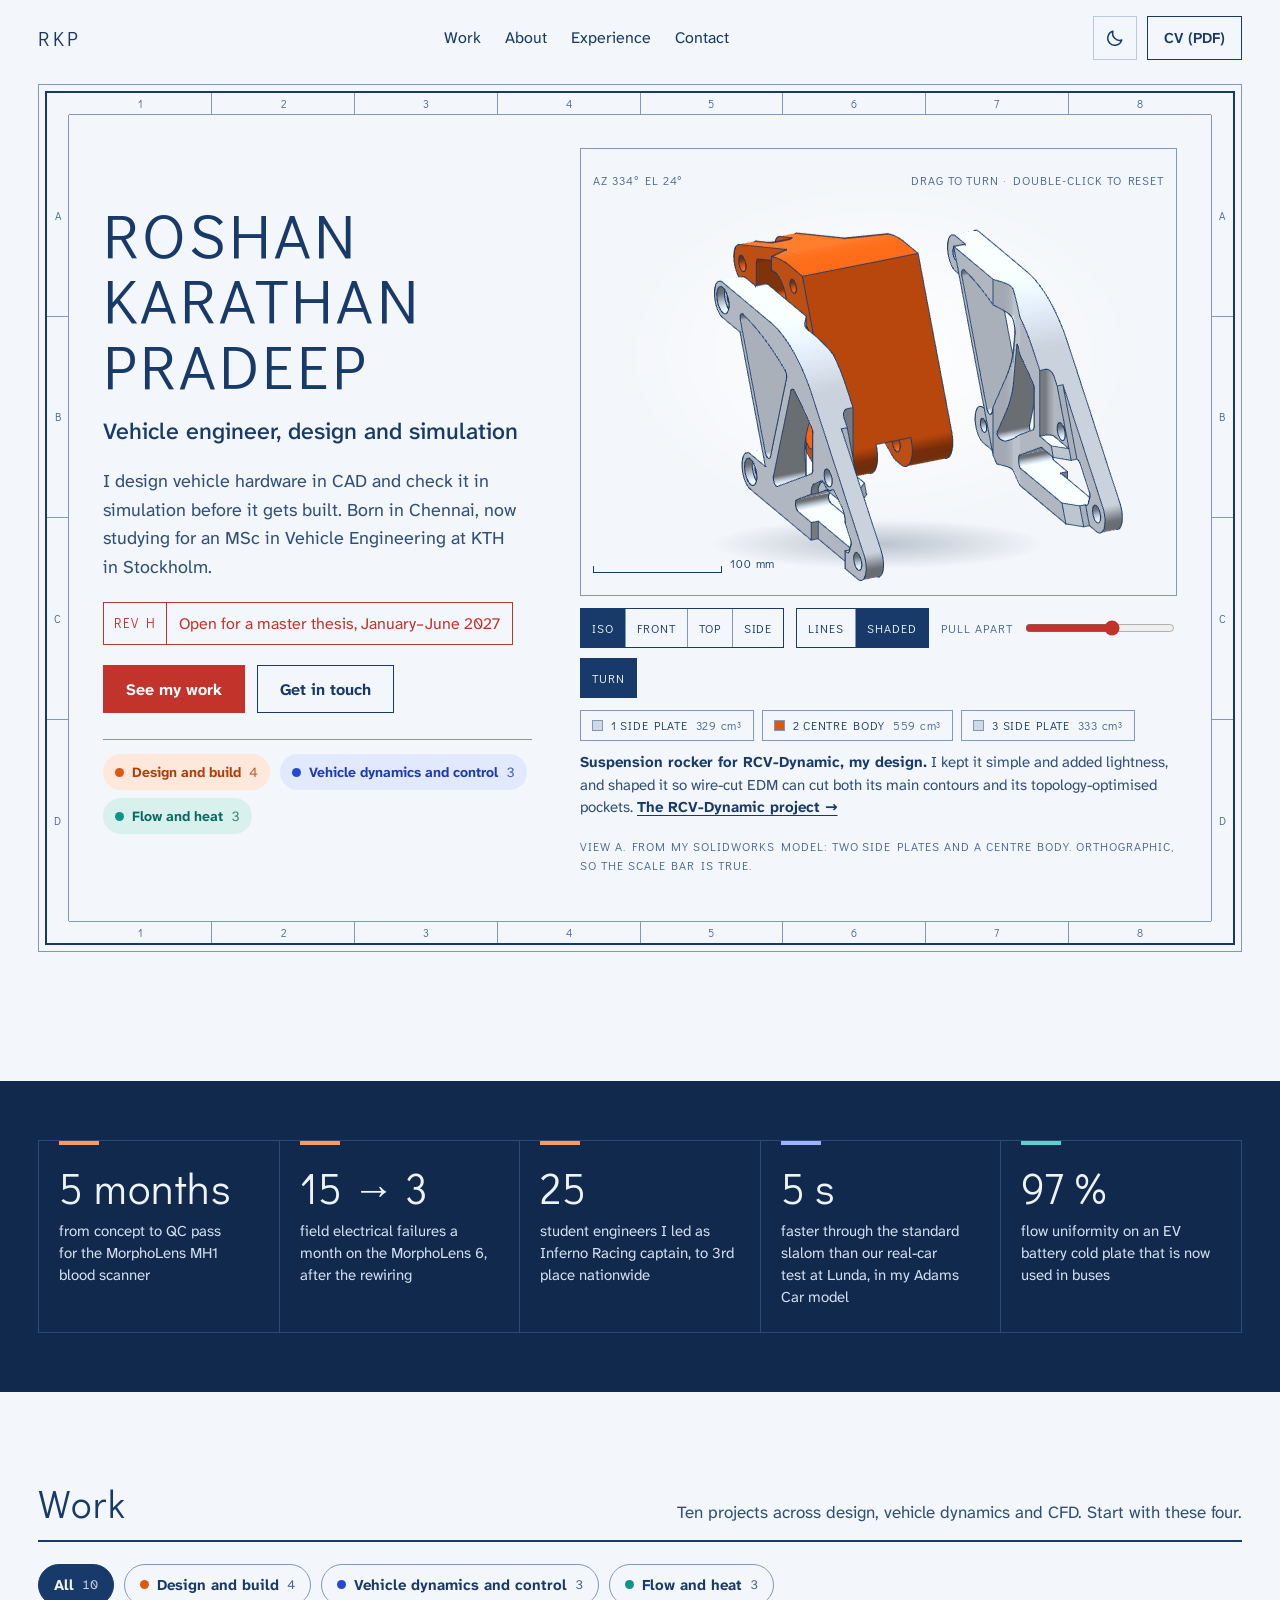
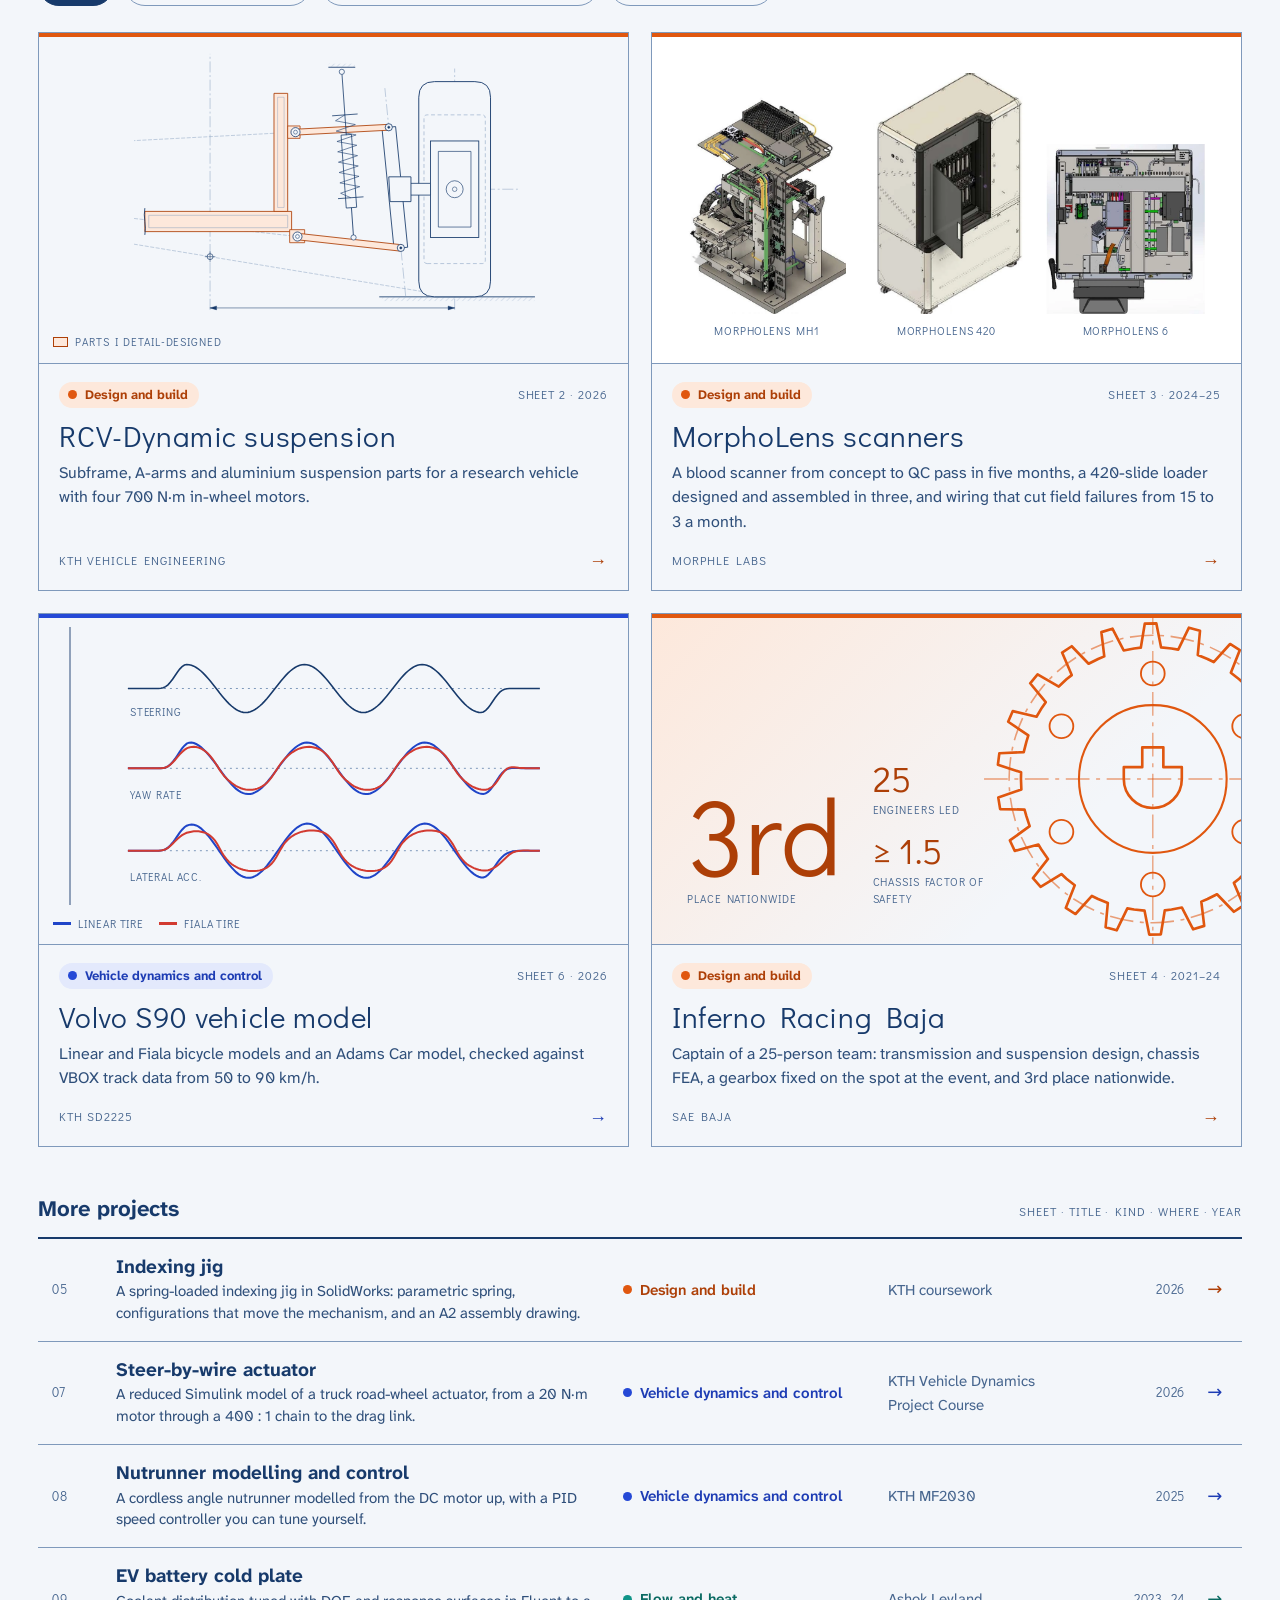
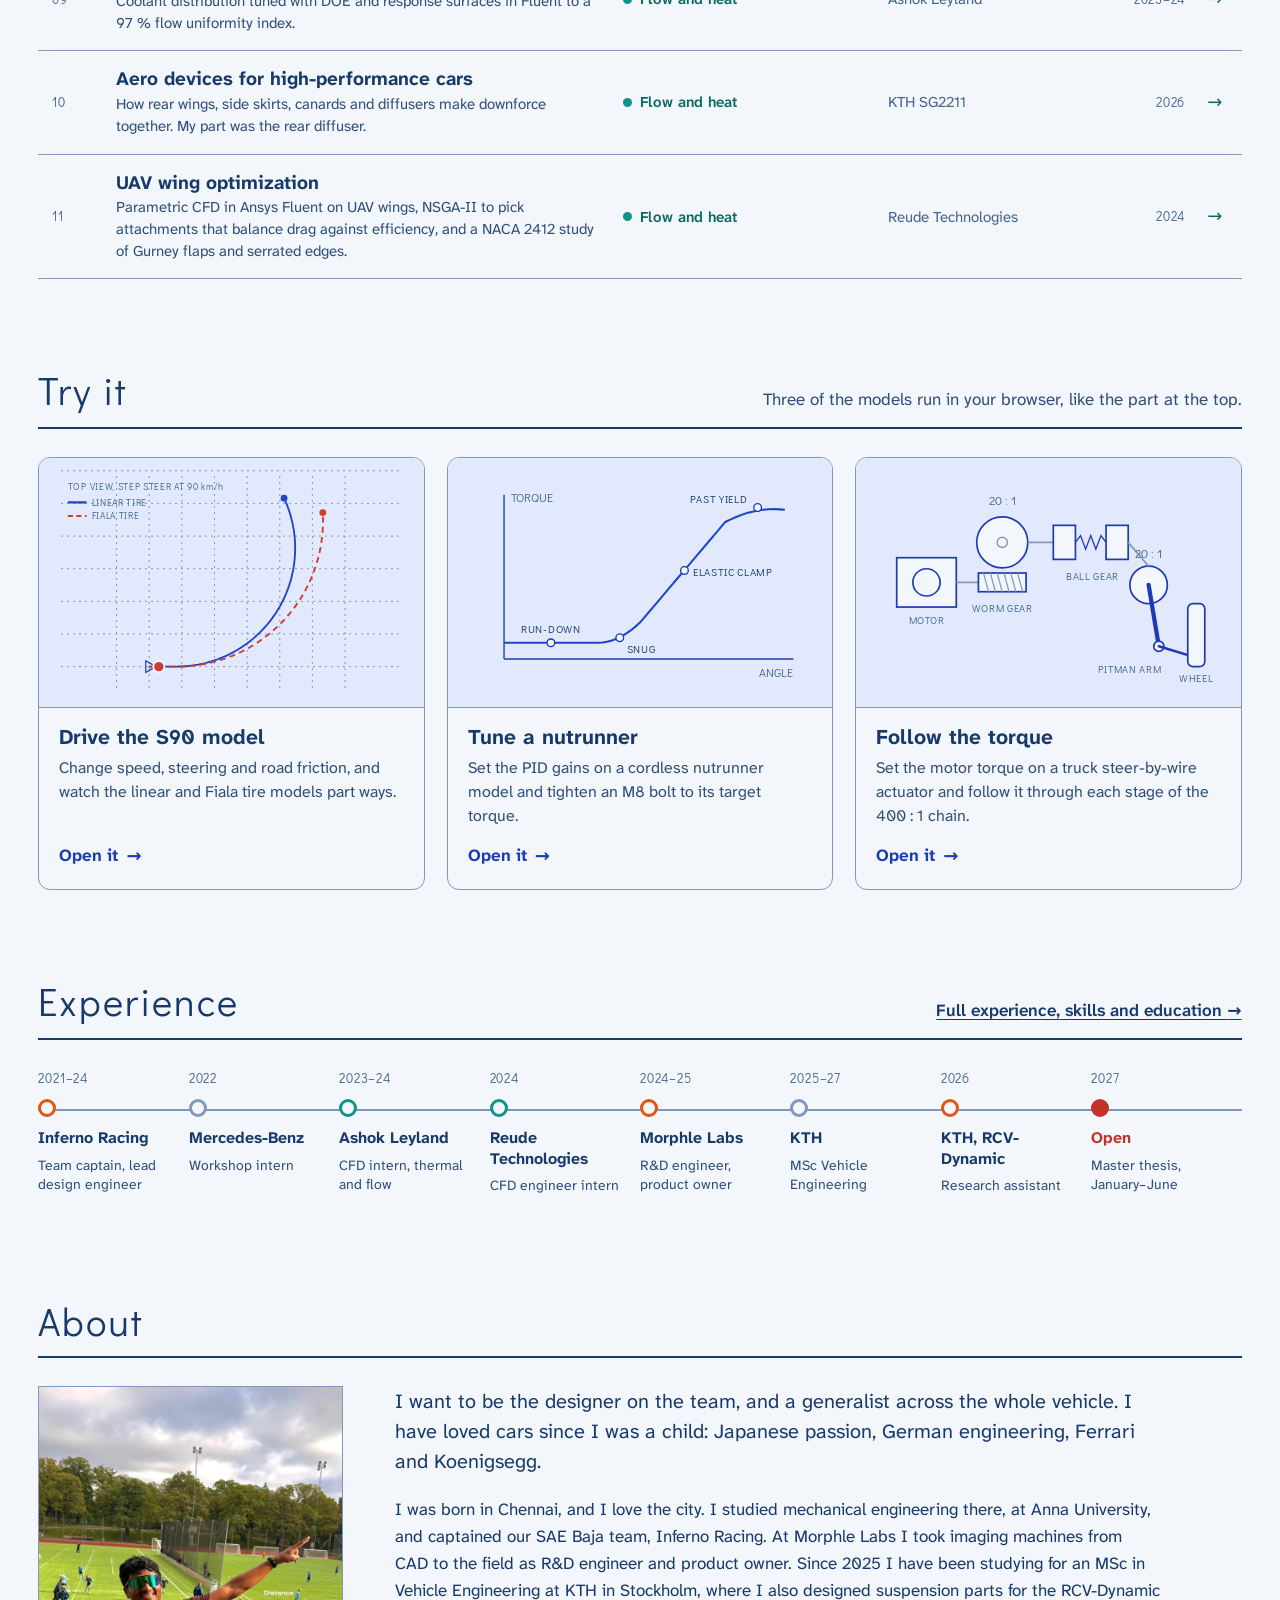
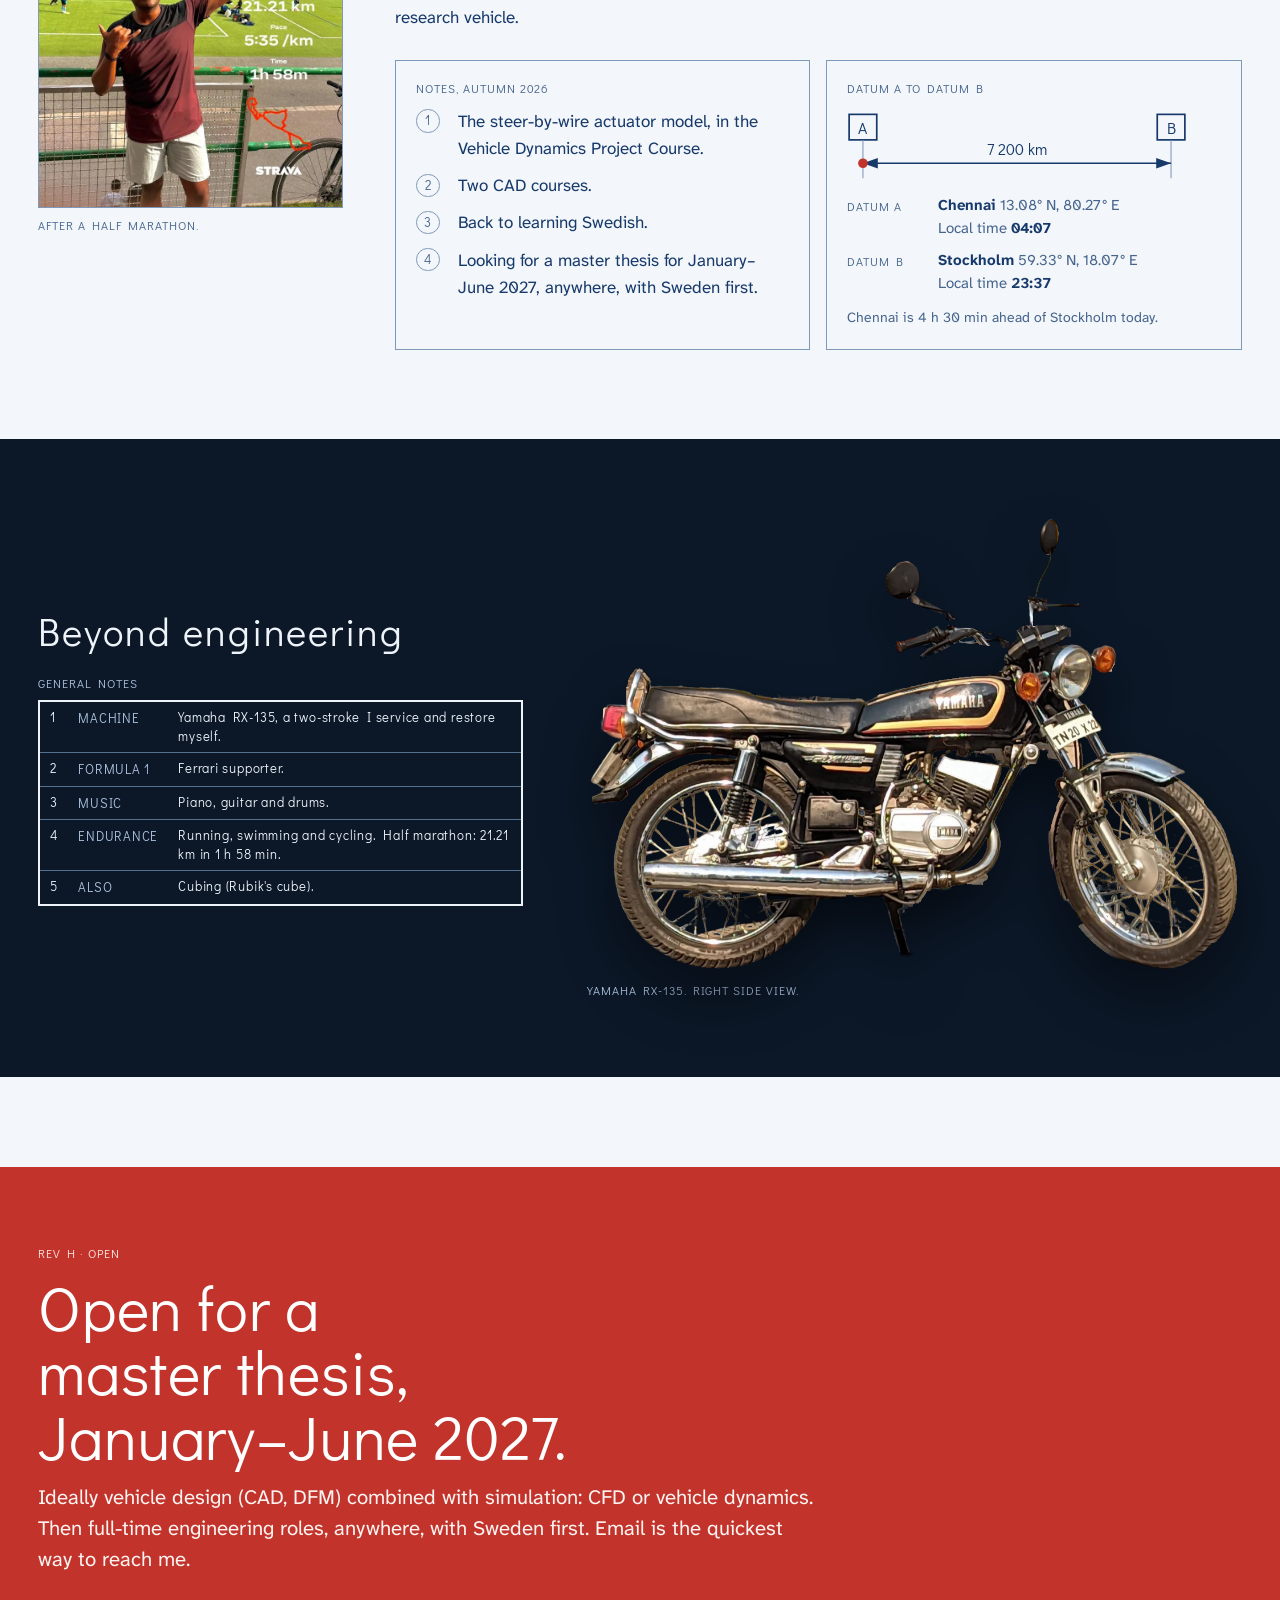
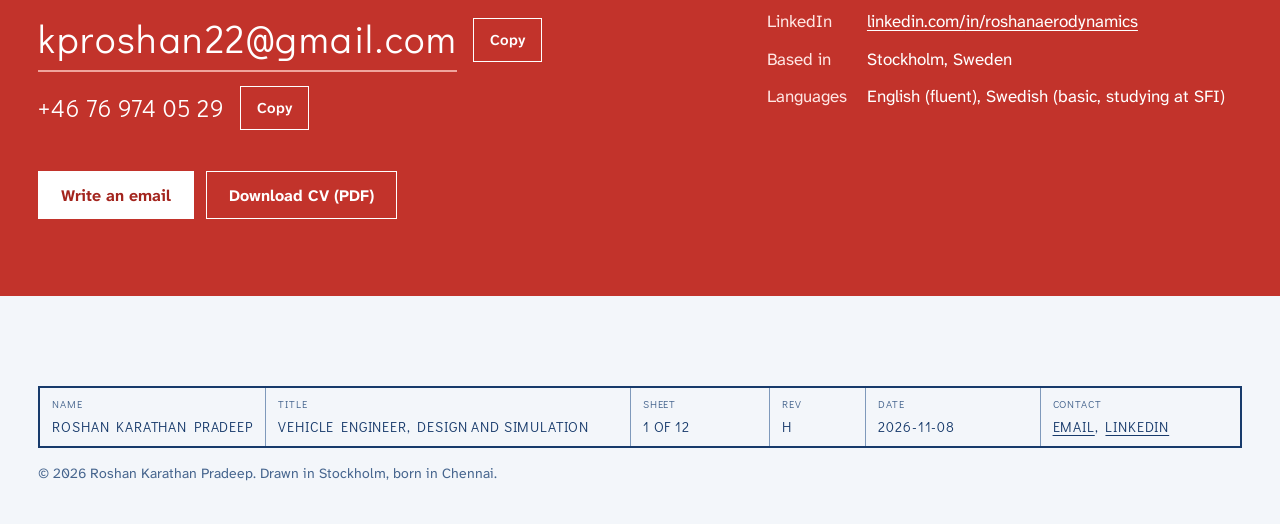
==== commit 3100cf00: "Apply the recruiter review: clearer text, honest pictures, NACA folded into UAV - Home: the hero roc" ====
--- a/index.html
+++ b/index.html
@@ -19,7 +19,7 @@
 <link rel="preconnect" href="https://fonts.googleapis.com">
 <link rel="preconnect" href="https://fonts.gstatic.com" crossorigin>
 <link rel="stylesheet" href="https://fonts.googleapis.com/css2?family=Atkinson+Hyperlegible+Next:wght@400;500;700&family=Didact+Gothic&amp;display=swap">
-<link rel="stylesheet" href="assets/css/site.css?v=202611041844">
+<link rel="stylesheet" href="assets/css/site.css?v=202611082237">
 
 <script type="application/ld+json">{"@context": "https://schema.org", "@type": "Person", "name": "Roshan Karathan Pradeep", "jobTitle": "Vehicle engineer", "email": "mailto:kproshan22@gmail.com", "address": {"@type": "PostalAddress", "addressLocality": "Stockholm", "addressCountry": "SE"}, "alumniOf": [{"@type": "CollegeOrUniversity", "name": "KTH Royal Institute of Technology"}, {"@type": "CollegeOrUniversity", "name": "Anna University"}], "knowsAbout": ["Mechanical design", "CAD", "GD&T", "Vehicle dynamics", "CFD"], "sameAs": ["https://www.linkedin.com/in/roshanaerodynamics"]}</script>
 <style>.name-display{text-transform:uppercase}</style>
@@ -68,15 +68,15 @@
 <ul class="disc-legend" aria-label="Kinds of work">
 <li><a href="#design" data-disc="design"><span class="disc-dot"></span>Design and build<span class="count tnum">4</span></a></li>
 <li><a href="#dynamics" data-disc="dynamics"><span class="disc-dot"></span>Vehicle dynamics and control<span class="count tnum">3</span></a></li>
-<li><a href="#flow" data-disc="flow"><span class="disc-dot"></span>Flow and heat<span class="count tnum">4</span></a></li>
+<li><a href="#flow" data-disc="flow"><span class="disc-dot"></span>Flow and heat<span class="count tnum">3</span></a></li>
 </ul>
 </div>
 <figure class="hero2__view">
 <div class="viewer viewer--hero" data-viewer data-src="assets/model/rocker" data-style="shaded">
 <div class="viewer__stage">
-<img class="viewer__poster viewer__poster--light" src="assets/model/rocker-light.webp" width="1280" height="800" alt="Line drawing of the rocker assembly: two side plates with lightening pockets either side of a centre body" decoding="async">
+<img class="viewer__poster viewer__poster--light" src="assets/model/rocker-light.webp" width="1280" height="800" alt="Line drawing of the suspension rocker: two side plates with lightening pockets either side of a centre body" decoding="async">
 <img class="viewer__poster viewer__poster--dark" src="assets/model/rocker-dark.webp" width="1280" height="800" alt="" decoding="async">
-<canvas tabindex="0" aria-label="3D model of the rocker assembly. Drag to turn it, or use the arrow keys."></canvas>
+<canvas tabindex="0" aria-label="3D model of the suspension rocker. Drag to turn it, or use the arrow keys."></canvas>
 <p class="viewer__hud viewer__live" data-viewer-angles aria-hidden="true">AZ 0°  EL 0°</p>
 <p class="viewer__scale viewer__live" aria-hidden="true"><span class="viewer__bar" data-viewer-bar></span><span data-viewer-bar-text>100 mm</span></p>
 <p class="viewer__hint viewer__live" aria-hidden="true">DRAG TO TURN · DOUBLE-CLICK TO RESET</p>
@@ -97,7 +97,10 @@
 <li data-side="a"><span class="sw" aria-hidden="true"></span>3 SIDE PLATE<span class="dim tnum">333 cm³</span></li>
 </ul>
 </div>
-<figcaption class="caption-letter">VIEW A. A ROCKER ASSEMBLY FROM MY SOLIDWORKS MODEL: TWO SIDE PLATES AND A CENTRE BODY. ORTHOGRAPHIC, SO THE SCALE BAR IS TRUE.</figcaption>
+<figcaption class="hero2__cap">
+<p class="hero2__part"><b>Suspension rocker for RCV-Dynamic, my design.</b> I kept it simple and added lightness, and shaped it so wire-cut EDM can cut both its main contours and its topology-optimised pockets. <a href="projects/rcv-dynamic.html">The RCV-Dynamic project <span aria-hidden="true">→</span></a></p>
+<p class="caption-letter">VIEW A. FROM MY SOLIDWORKS MODEL: TWO SIDE PLATES AND A CENTRE BODY. ORTHOGRAPHIC, SO THE SCALE BAR IS TRUE.</p>
+</figcaption>
 </figure>
 </div>
 </div>
@@ -122,7 +125,7 @@
 </a></li>
 <li class="stat" data-disc="dynamics" data-reveal style="--i:3"><a href="projects/volvo-s90.html">
 <span class="stat__v tnum"><span data-count-from="0" data-count-to="5">5</span> s</span>
-<span class="stat__l">faster in the standard slalom test in my Adams Car model, after suspension changes</span>
+<span class="stat__l">faster through the standard slalom than our real-car test at Lunda, in my Adams Car model</span>
 </a></li>
 <li class="stat" data-disc="flow" data-reveal style="--i:4"><a href="projects/ev-cold-plate.html">
 <span class="stat__v tnum"><span data-count-from="0" data-count-to="97">97</span> %</span>
@@ -136,13 +139,13 @@
 <div class="wrap">
 <div class="section-head">
 <h2 class="section-title" id="work-title">Work</h2>
-<p class="section-intro">Eleven projects across design, vehicle dynamics and CFD. Start with these four.</p>
+<p class="section-intro">Ten projects across design, vehicle dynamics and CFD. Start with these four.</p>
 </div>
 <div class="filters" role="group" aria-label="Show projects by kind">
-<button type="button" class="chip" data-filter="all" aria-pressed="true">All<span class="count tnum">11</span></button>
+<button type="button" class="chip" data-filter="all" aria-pressed="true">All<span class="count tnum">10</span></button>
 <button type="button" class="chip" id="design" data-filter="design" data-disc="design" aria-pressed="false"><span class="disc-dot"></span>Design and build<span class="count tnum">4</span></button>
 <button type="button" class="chip" id="dynamics" data-filter="dynamics" data-disc="dynamics" aria-pressed="false"><span class="disc-dot"></span>Vehicle dynamics and control<span class="count tnum">3</span></button>
-<button type="button" class="chip" id="flow" data-filter="flow" data-disc="flow" aria-pressed="false"><span class="disc-dot"></span>Flow and heat<span class="count tnum">4</span></button>
+<button type="button" class="chip" id="flow" data-filter="flow" data-disc="flow" aria-pressed="false"><span class="disc-dot"></span>Flow and heat<span class="count tnum">3</span></button>
 </div>
 <div class="feat-grid">
 <a class="feat" href="projects/rcv-dynamic.html" data-disc="design" data-reveal style="--i:0">
@@ -174,7 +177,7 @@
 </a>
 <a class="feat" href="projects/volvo-s90.html" data-disc="dynamics" data-reveal style="--i:2">
 <span class="feat__media feat__media--volvo-s90">
-<span class="traces"><svg class="dwg" viewBox="0 0 400 250" xmlns="http://www.w3.org/2000/svg" aria-hidden="true" preserveAspectRatio="xMidYMid meet"><line class="t" x1="0" y1="50.0" x2="400" y2="50.0" stroke-width="1" stroke-dasharray="2 4" vector-effect="non-scaling-stroke"/><line class="t" x1="0" y1="127.5" x2="400" y2="127.5" stroke-width="1" stroke-dasharray="2 4" vector-effect="non-scaling-stroke"/><line class="t" x1="0" y1="207.5" x2="400" y2="207.5" stroke-width="1" stroke-dasharray="2 4" vector-effect="non-scaling-stroke"/><path class="m" d="M0.0 50.0 L2.3 50.0 L4.6 50.0 L6.9 50.0 L9.1 50.0 L11.4 50.0 L13.7 50.0 L16.0 50.0 L18.3 50.0 L20.6 50.0 L22.9 50.0 L25.1 50.0 L27.4 50.0 L29.7 50.0 L32.0 49.8 L34.3 49.3 L36.6 48.2 L38.9 46.4 L41.1 44.0 L43.4 41.0 L45.7 37.6 L48.0 34.3 L50.3 31.2 L52.6 28.8 L54.9 27.2 L57.1 26.7 L59.4 26.9 L61.7 27.4 L64.0 28.3 L66.3 29.6 L68.6 31.1 L70.9 33.0 L73.1 35.1 L75.4 37.5 L77.7 40.1 L80.0 42.8 L82.3 45.6 L84.6 48.5 L86.9 51.5 L89.1 54.4 L91.4 57.2 L93.7 59.9 L96.0 62.5 L98.3 64.9 L100.6 67.0 L102.9 68.9 L105.1 70.4 L107.4 71.7 L109.7 72.6 L112.0 73.2 L114.3 73.3 L116.6 73.2 L118.9 72.6 L121.1 71.7 L123.4 70.4 L125.7 68.9 L128.0 67.0 L130.3 64.9 L132.6 62.5 L134.9 59.9 L137.1 57.2 L139.4 54.4 L141.7 51.5 L144.0 48.5 L146.3 45.6 L148.6 42.8 L150.9 40.1 L153.1 37.5 L155.4 35.1 L157.7 33.0 L160.0 31.1 L162.3 29.6 L164.6 28.3 L166.9 27.4 L169.1 26.9 L171.4 26.7 L173.7 26.9 L176.0 27.4 L178.3 28.3 L180.6 29.6 L182.9 31.1 L185.1 33.0 L187.4 35.1 L189.7 37.5 L192.0 40.1 L194.3 42.8 L196.6 45.6 L198.9 48.5 L201.1 51.5 L203.4 54.4 L205.7 57.2 L208.0 59.9 L210.3 62.5 L212.6 64.9 L214.9 67.0 L217.1 68.9 L219.4 70.4 L221.7 71.7 L224.0 72.6 L226.3 73.2 L228.6 73.3 L230.9 73.2 L233.1 72.6 L235.4 71.7 L237.7 70.4 L240.0 68.9 L242.3 67.0 L244.6 64.9 L246.9 62.5 L249.1 59.9 L251.4 57.2 L253.7 54.4 L256.0 51.5 L258.3 48.5 L260.6 45.6 L262.9 42.8 L265.1 40.1 L267.4 37.5 L269.7 35.1 L272.0 33.0 L274.3 31.1 L276.6 29.6 L278.9 28.3 L281.1 27.4 L283.4 26.9 L285.7 26.7 L288.0 26.9 L290.3 27.4 L292.6 28.3 L294.9 29.6 L297.1 31.1 L299.4 33.0 L301.7 35.1 L304.0 37.5 L306.3 40.1 L308.6 42.8 L310.9 45.6 L313.1 48.5 L315.4 51.5 L317.7 54.4 L320.0 57.2 L322.3 59.9 L324.6 62.5 L326.9 64.9 L329.1 67.0 L331.4 68.9 L333.7 70.4 L336.0 71.7 L338.3 72.6 L340.6 73.2 L342.9 73.3 L345.1 72.8 L347.4 71.2 L349.7 68.8 L352.0 65.7 L354.3 62.4 L356.6 59.0 L358.9 56.0 L361.1 53.6 L363.4 51.8 L365.7 50.7 L368.0 50.2 L370.3 50.0 L372.6 50.0 L374.9 50.0 L377.1 50.0 L379.4 50.0 L381.7 50.0 L384.0 50.0 L386.3 50.0 L388.6 50.0 L390.9 50.0 L393.1 50.0 L395.4 50.0 L397.7 50.0 L400.0 50.0" stroke-width="1.6" fill="none" vector-effect="non-scaling-stroke"/><path class="lin" d="M0.0 127.5 L2.3 127.5 L4.6 127.5 L6.9 127.5 L9.1 127.5 L11.4 127.5 L13.7 127.5 L16.0 127.5 L18.3 127.5 L20.6 127.5 L22.9 127.5 L25.1 127.5 L27.4 127.5 L29.7 127.5 L32.0 127.5 L34.3 127.3 L36.6 126.7 L38.9 125.6 L41.1 123.9 L43.4 121.4 L45.7 118.4 L48.0 115.0 L50.3 111.5 L52.6 108.2 L54.9 105.5 L57.1 103.6 L59.4 102.6 L61.7 102.5 L64.0 102.9 L66.3 103.9 L68.6 105.2 L70.9 106.9 L73.1 108.9 L75.4 111.1 L77.7 113.7 L80.0 116.4 L82.3 119.3 L84.6 122.3 L86.9 125.4 L89.1 128.6 L91.4 131.7 L93.7 134.8 L96.0 137.7 L98.3 140.5 L100.6 143.1 L102.9 145.4 L105.1 147.5 L107.4 149.2 L109.7 150.6 L112.0 151.6 L114.3 152.3 L116.6 152.5 L118.9 152.4 L121.1 151.9 L123.4 150.9 L125.7 149.7 L128.0 148.0 L130.3 146.1 L132.6 143.8 L134.9 141.3 L137.1 138.6 L139.4 135.7 L141.7 132.7 L144.0 129.6 L146.3 126.4 L148.6 123.3 L150.9 120.2 L153.1 117.3 L155.4 114.5 L157.7 111.9 L160.0 109.6 L162.3 107.5 L164.6 105.8 L166.9 104.4 L169.1 103.4 L171.4 102.7 L173.7 102.5 L176.0 102.6 L178.3 103.1 L180.6 104.1 L182.9 105.3 L185.1 107.0 L187.4 108.9 L189.7 111.2 L192.0 113.7 L194.3 116.4 L196.6 119.3 L198.9 122.3 L201.1 125.4 L203.4 128.6 L205.7 131.7 L208.0 134.8 L210.3 137.7 L212.6 140.5 L214.9 143.1 L217.1 145.4 L219.4 147.5 L221.7 149.2 L224.0 150.6 L226.3 151.6 L228.6 152.3 L230.9 152.5 L233.1 152.4 L235.4 151.9 L237.7 150.9 L240.0 149.7 L242.3 148.0 L244.6 146.1 L246.9 143.8 L249.1 141.3 L251.4 138.6 L253.7 135.7 L256.0 132.7 L258.3 129.6 L260.6 126.4 L262.9 123.3 L265.1 120.2 L267.4 117.3 L269.7 114.5 L272.0 111.9 L274.3 109.6 L276.6 107.5 L278.9 105.8 L281.1 104.4 L283.4 103.4 L285.7 102.7 L288.0 102.5 L290.3 102.6 L292.6 103.1 L294.9 104.1 L297.1 105.3 L299.4 107.0 L301.7 108.9 L304.0 111.2 L306.3 113.7 L308.6 116.4 L310.9 119.3 L313.1 122.3 L315.4 125.4 L317.7 128.6 L320.0 131.7 L322.3 134.8 L324.6 137.7 L326.9 140.5 L329.1 143.1 L331.4 145.4 L333.7 147.5 L336.0 149.2 L338.3 150.6 L340.6 151.6 L342.9 152.3 L345.1 152.5 L347.4 151.9 L349.7 150.4 L352.0 148.1 L354.3 145.0 L356.6 141.6 L358.9 138.1 L361.1 134.8 L363.4 132.0 L365.7 129.8 L368.0 128.4 L370.3 127.6 L372.6 127.3 L374.9 127.2 L377.1 127.2 L379.4 127.3 L381.7 127.4 L384.0 127.4 L386.3 127.5 L388.6 127.5 L390.9 127.5 L393.1 127.5 L395.4 127.5 L397.7 127.5 L400.0 127.5" stroke-width="2" fill="none" vector-effect="non-scaling-stroke"/><path class="fia" d="M0.0 127.5 L2.3 127.5 L4.6 127.5 L6.9 127.5 L9.1 127.5 L11.4 127.5 L13.7 127.5 L16.0 127.5 L18.3 127.5 L20.6 127.5 L22.9 127.5 L25.1 127.5 L27.4 127.5 L29.7 127.5 L32.0 127.5 L34.3 127.3 L36.6 126.7 L38.9 125.7 L41.1 124.1 L43.4 121.9 L45.7 119.4 L48.0 116.7 L50.3 114.0 L52.6 111.6 L54.9 109.6 L57.1 108.1 L59.4 107.2 L61.7 106.7 L64.0 106.6 L66.3 106.8 L68.6 107.4 L70.9 108.2 L73.1 109.5 L75.4 111.1 L77.7 113.1 L80.0 115.6 L82.3 118.5 L84.6 121.8 L86.9 125.4 L89.1 129.0 L91.4 132.3 L93.7 135.2 L96.0 137.6 L98.3 139.7 L100.6 141.6 L102.9 143.2 L105.1 144.7 L107.4 145.8 L109.7 146.8 L112.0 147.5 L114.3 148.0 L116.6 148.3 L118.9 148.4 L121.1 148.2 L123.4 147.8 L125.7 147.2 L128.0 146.3 L130.3 145.1 L132.6 143.6 L134.9 141.6 L137.1 139.2 L139.4 136.3 L141.7 133.0 L144.0 129.5 L146.3 126.0 L148.6 122.6 L150.9 119.8 L153.1 117.4 L155.4 115.3 L157.7 113.4 L160.0 111.7 L162.3 110.3 L164.6 109.1 L166.9 108.2 L169.1 107.5 L171.4 107.0 L173.7 106.7 L176.0 106.6 L178.3 106.8 L180.6 107.2 L182.9 107.8 L185.1 108.7 L187.4 109.9 L189.7 111.4 L192.0 113.4 L194.3 115.8 L196.6 118.7 L198.9 122.0 L201.1 125.5 L203.4 129.0 L205.7 132.4 L208.0 135.2 L210.3 137.6 L212.6 139.7 L214.9 141.6 L217.1 143.3 L219.4 144.7 L221.7 145.9 L224.0 146.8 L226.3 147.5 L228.6 148.0 L230.9 148.3 L233.1 148.4 L235.4 148.2 L237.7 147.8 L240.0 147.2 L242.3 146.3 L244.6 145.1 L246.9 143.6 L249.1 141.6 L251.4 139.2 L253.7 136.3 L256.0 133.0 L258.3 129.5 L260.6 126.0 L262.9 122.6 L265.1 119.8 L267.4 117.4 L269.7 115.3 L272.0 113.4 L274.3 111.7 L276.6 110.3 L278.9 109.1 L281.1 108.2 L283.4 107.5 L285.7 107.0 L288.0 106.7 L290.3 106.6 L292.6 106.8 L294.9 107.2 L297.1 107.8 L299.4 108.7 L301.7 109.9 L304.0 111.4 L306.3 113.4 L308.6 115.8 L310.9 118.7 L313.1 122.0 L315.4 125.5 L317.7 129.0 L320.0 132.4 L322.3 135.2 L324.6 137.6 L326.9 139.7 L329.1 141.6 L331.4 143.3 L333.7 144.7 L336.0 145.9 L338.3 146.8 L340.6 147.5 L342.9 148.0 L345.1 148.3 L347.4 148.2 L349.7 147.7 L352.0 146.6 L354.3 144.9 L356.6 142.5 L358.9 139.5 L361.1 136.2 L363.4 132.8 L365.7 130.0 L368.0 127.9 L370.3 126.8 L372.6 126.4 L374.9 126.5 L377.1 126.7 L379.4 127.0 L381.7 127.2 L384.0 127.3 L386.3 127.4 L388.6 127.5 L390.9 127.5 L393.1 127.5 L395.4 127.5 L397.7 127.5 L400.0 127.5" stroke-width="2" fill="none" vector-effect="non-scaling-stroke"/><path class="lin" d="M0.0 207.5 L2.3 207.5 L4.6 207.5 L6.9 207.5 L9.1 207.5 L11.4 207.5 L13.7 207.5 L16.0 207.5 L18.3 207.5 L20.6 207.5 L22.9 207.5 L25.1 207.5 L27.4 207.5 L29.7 207.5 L32.0 207.4 L34.3 206.9 L36.6 206.0 L38.9 204.5 L41.1 202.4 L43.4 199.8 L45.7 196.7 L48.0 193.3 L50.3 190.0 L52.6 187.1 L54.9 184.7 L57.1 183.2 L59.4 182.4 L61.7 182.1 L64.0 182.3 L66.3 183.0 L68.6 184.2 L70.9 185.8 L73.1 187.8 L75.4 190.1 L77.7 192.7 L80.0 195.6 L82.3 198.6 L84.6 201.8 L86.9 205.1 L89.1 208.4 L91.4 211.7 L93.7 214.9 L96.0 218.0 L98.3 220.9 L100.6 223.7 L102.9 226.1 L105.1 228.3 L107.4 230.2 L109.7 231.7 L112.0 232.8 L114.3 233.5 L116.6 233.8 L118.9 233.7 L121.1 233.2 L123.4 232.2 L125.7 230.9 L128.0 229.2 L130.3 227.2 L132.6 224.9 L134.9 222.2 L137.1 219.4 L139.4 216.4 L141.7 213.2 L144.0 209.9 L146.3 206.6 L148.6 203.3 L150.9 200.1 L153.1 197.0 L155.4 194.1 L157.7 191.3 L160.0 188.9 L162.3 186.7 L164.6 184.8 L166.9 183.3 L169.1 182.2 L171.4 181.5 L173.7 181.2 L176.0 181.3 L178.3 181.8 L180.6 182.8 L182.9 184.1 L185.1 185.8 L187.4 187.8 L189.7 190.1 L192.0 192.8 L194.3 195.6 L196.6 198.6 L198.9 201.8 L201.1 205.1 L203.4 208.4 L205.7 211.7 L208.0 214.9 L210.3 218.0 L212.6 220.9 L214.9 223.7 L217.1 226.1 L219.4 228.3 L221.7 230.2 L224.0 231.7 L226.3 232.8 L228.6 233.5 L230.9 233.8 L233.1 233.7 L235.4 233.2 L237.7 232.2 L240.0 230.9 L242.3 229.2 L244.6 227.2 L246.9 224.9 L249.1 222.2 L251.4 219.4 L253.7 216.4 L256.0 213.2 L258.3 209.9 L260.6 206.6 L262.9 203.3 L265.1 200.1 L267.4 197.0 L269.7 194.1 L272.0 191.3 L274.3 188.9 L276.6 186.7 L278.9 184.8 L281.1 183.3 L283.4 182.2 L285.7 181.5 L288.0 181.2 L290.3 181.3 L292.6 181.8 L294.9 182.8 L297.1 184.1 L299.4 185.8 L301.7 187.8 L304.0 190.1 L306.3 192.8 L308.6 195.6 L310.9 198.6 L313.1 201.8 L315.4 205.1 L317.7 208.4 L320.0 211.7 L322.3 214.9 L324.6 218.0 L326.9 220.9 L329.1 223.7 L331.4 226.1 L333.7 228.3 L336.0 230.2 L338.3 231.7 L340.6 232.8 L342.9 233.5 L345.1 233.5 L347.4 232.6 L349.7 230.8 L352.0 228.3 L354.3 225.3 L356.6 222.1 L358.9 218.9 L361.1 216.0 L363.4 213.5 L365.7 211.5 L368.0 210.1 L370.3 209.2 L372.6 208.5 L374.9 208.1 L377.1 207.8 L379.4 207.6 L381.7 207.5 L384.0 207.5 L386.3 207.5 L388.6 207.5 L390.9 207.5 L393.1 207.5 L395.4 207.5 L397.7 207.5 L400.0 207.5" stroke-width="2" fill="none" vector-effect="non-scaling-stroke"/><path class="fia" d="M0.0 207.5 L2.3 207.5 L4.6 207.5 L6.9 207.5 L9.1 207.5 L11.4 207.5 L13.7 207.5 L16.0 207.5 L18.3 207.5 L20.6 207.5 L22.9 207.5 L25.1 207.5 L27.4 207.5 L29.7 207.5 L32.0 207.4 L34.3 206.9 L36.6 206.1 L38.9 204.7 L41.1 202.9 L43.4 200.7 L45.7 198.4 L48.0 196.1 L50.3 194.1 L52.6 192.4 L54.9 191.1 L57.1 190.1 L59.4 189.5 L61.7 189.0 L64.0 188.7 L66.3 188.6 L68.6 188.7 L70.9 189.0 L73.1 189.5 L75.4 190.2 L77.7 191.4 L80.0 192.9 L82.3 195.0 L84.6 197.8 L86.9 201.2 L89.1 205.3 L91.4 209.4 L93.7 213.1 L96.0 216.0 L98.3 218.4 L100.6 220.4 L102.9 222.0 L105.1 223.3 L107.4 224.4 L109.7 225.3 L112.0 226.0 L114.3 226.5 L116.6 226.9 L118.9 227.1 L121.1 227.2 L123.4 227.1 L125.7 226.9 L128.0 226.6 L130.3 226.0 L132.6 225.2 L134.9 224.0 L137.1 222.4 L139.4 220.2 L141.7 217.4 L144.0 213.9 L146.3 209.8 L148.6 205.7 L150.9 201.9 L153.1 199.0 L155.4 196.6 L157.7 194.6 L160.0 193.0 L162.3 191.7 L164.6 190.6 L166.9 189.7 L169.1 189.0 L171.4 188.5 L173.7 188.1 L176.0 187.9 L178.3 187.8 L180.6 187.9 L182.9 188.1 L185.1 188.4 L187.4 189.0 L189.7 189.8 L192.0 191.0 L194.3 192.6 L196.6 194.8 L198.9 197.6 L201.1 201.1 L203.4 205.2 L205.7 209.3 L208.0 213.1 L210.3 216.0 L212.6 218.4 L214.9 220.4 L217.1 222.0 L219.4 223.3 L221.7 224.4 L224.0 225.3 L226.3 226.0 L228.6 226.5 L230.9 226.9 L233.1 227.1 L235.4 227.2 L237.7 227.1 L240.0 226.9 L242.3 226.6 L244.6 226.0 L246.9 225.2 L249.1 224.0 L251.4 222.4 L253.7 220.2 L256.0 217.4 L258.3 213.9 L260.6 209.8 L262.9 205.7 L265.1 201.9 L267.4 199.0 L269.7 196.6 L272.0 194.6 L274.3 193.0 L276.6 191.7 L278.9 190.6 L281.1 189.7 L283.4 189.0 L285.7 188.5 L288.0 188.1 L290.3 187.9 L292.6 187.8 L294.9 187.9 L297.1 188.1 L299.4 188.4 L301.7 189.0 L304.0 189.8 L306.3 191.0 L308.6 192.6 L310.9 194.8 L313.1 197.6 L315.4 201.1 L317.7 205.2 L320.0 209.3 L322.3 213.1 L324.6 216.0 L326.9 218.4 L329.1 220.4 L331.4 222.0 L333.7 223.3 L336.0 224.4 L338.3 225.3 L340.6 226.0 L342.9 226.5 L345.1 226.8 L347.4 226.7 L349.7 226.4 L352.0 225.7 L354.3 224.7 L356.6 223.4 L358.9 221.8 L361.1 219.9 L363.4 217.8 L365.7 215.5 L368.0 213.3 L370.3 211.3 L372.6 209.8 L374.9 208.7 L377.1 208.0 L379.4 207.7 L381.7 207.5 L384.0 207.4 L386.3 207.4 L388.6 207.4 L390.9 207.5 L393.1 207.5 L395.4 207.5 L397.7 207.5 L400.0 207.5" stroke-width="2" fill="none" vector-effect="non-scaling-stroke"/></svg><span class="scan" aria-hidden="true"></span></span>
+<span class="traces"><svg class="dwg" viewBox="0 0 400 250" xmlns="http://www.w3.org/2000/svg" aria-hidden="true" preserveAspectRatio="xMidYMid meet"><line class="t" x1="0" y1="50.0" x2="400" y2="50.0" stroke-width="1" stroke-dasharray="2 4" vector-effect="non-scaling-stroke"/><line class="t" x1="0" y1="127.5" x2="400" y2="127.5" stroke-width="1" stroke-dasharray="2 4" vector-effect="non-scaling-stroke"/><line class="t" x1="0" y1="207.5" x2="400" y2="207.5" stroke-width="1" stroke-dasharray="2 4" vector-effect="non-scaling-stroke"/><path class="m" d="M0.0 50.0 L2.3 50.0 L4.6 50.0 L6.9 50.0 L9.1 50.0 L11.4 50.0 L13.7 50.0 L16.0 50.0 L18.3 50.0 L20.6 50.0 L22.9 50.0 L25.1 50.0 L27.4 50.0 L29.7 50.0 L32.0 49.8 L34.3 49.3 L36.6 48.2 L38.9 46.4 L41.1 44.0 L43.4 41.0 L45.7 37.6 L48.0 34.3 L50.3 31.2 L52.6 28.8 L54.9 27.2 L57.1 26.7 L59.4 26.9 L61.7 27.4 L64.0 28.3 L66.3 29.6 L68.6 31.1 L70.9 33.0 L73.1 35.1 L75.4 37.5 L77.7 40.1 L80.0 42.8 L82.3 45.6 L84.6 48.5 L86.9 51.5 L89.1 54.4 L91.4 57.2 L93.7 59.9 L96.0 62.5 L98.3 64.9 L100.6 67.0 L102.9 68.9 L105.1 70.4 L107.4 71.7 L109.7 72.6 L112.0 73.2 L114.3 73.3 L116.6 73.2 L118.9 72.6 L121.1 71.7 L123.4 70.4 L125.7 68.9 L128.0 67.0 L130.3 64.9 L132.6 62.5 L134.9 59.9 L137.1 57.2 L139.4 54.4 L141.7 51.5 L144.0 48.5 L146.3 45.6 L148.6 42.8 L150.9 40.1 L153.1 37.5 L155.4 35.1 L157.7 33.0 L160.0 31.1 L162.3 29.6 L164.6 28.3 L166.9 27.4 L169.1 26.9 L171.4 26.7 L173.7 26.9 L176.0 27.4 L178.3 28.3 L180.6 29.6 L182.9 31.1 L185.1 33.0 L187.4 35.1 L189.7 37.5 L192.0 40.1 L194.3 42.8 L196.6 45.6 L198.9 48.5 L201.1 51.5 L203.4 54.4 L205.7 57.2 L208.0 59.9 L210.3 62.5 L212.6 64.9 L214.9 67.0 L217.1 68.9 L219.4 70.4 L221.7 71.7 L224.0 72.6 L226.3 73.2 L228.6 73.3 L230.9 73.2 L233.1 72.6 L235.4 71.7 L237.7 70.4 L240.0 68.9 L242.3 67.0 L244.6 64.9 L246.9 62.5 L249.1 59.9 L251.4 57.2 L253.7 54.4 L256.0 51.5 L258.3 48.5 L260.6 45.6 L262.9 42.8 L265.1 40.1 L267.4 37.5 L269.7 35.1 L272.0 33.0 L274.3 31.1 L276.6 29.6 L278.9 28.3 L281.1 27.4 L283.4 26.9 L285.7 26.7 L288.0 26.9 L290.3 27.4 L292.6 28.3 L294.9 29.6 L297.1 31.1 L299.4 33.0 L301.7 35.1 L304.0 37.5 L306.3 40.1 L308.6 42.8 L310.9 45.6 L313.1 48.5 L315.4 51.5 L317.7 54.4 L320.0 57.2 L322.3 59.9 L324.6 62.5 L326.9 64.9 L329.1 67.0 L331.4 68.9 L333.7 70.4 L336.0 71.7 L338.3 72.6 L340.6 73.2 L342.9 73.3 L345.1 72.8 L347.4 71.2 L349.7 68.8 L352.0 65.7 L354.3 62.4 L356.6 59.0 L358.9 56.0 L361.1 53.6 L363.4 51.8 L365.7 50.7 L368.0 50.2 L370.3 50.0 L372.6 50.0 L374.9 50.0 L377.1 50.0 L379.4 50.0 L381.7 50.0 L384.0 50.0 L386.3 50.0 L388.6 50.0 L390.9 50.0 L393.1 50.0 L395.4 50.0 L397.7 50.0 L400.0 50.0" stroke-width="1.6" fill="none" vector-effect="non-scaling-stroke"/><path class="lin" d="M0.0 127.5 L2.3 127.5 L4.6 127.5 L6.9 127.5 L9.1 127.5 L11.4 127.5 L13.7 127.5 L16.0 127.5 L18.3 127.5 L20.6 127.5 L22.9 127.5 L25.1 127.5 L27.4 127.5 L29.7 127.5 L32.0 127.5 L34.3 127.3 L36.6 126.7 L38.9 125.6 L41.1 123.9 L43.4 121.4 L45.7 118.4 L48.0 115.0 L50.3 111.5 L52.6 108.2 L54.9 105.5 L57.1 103.6 L59.4 102.6 L61.7 102.5 L64.0 102.9 L66.3 103.9 L68.6 105.2 L70.9 106.9 L73.1 108.9 L75.4 111.1 L77.7 113.7 L80.0 116.4 L82.3 119.3 L84.6 122.3 L86.9 125.4 L89.1 128.6 L91.4 131.7 L93.7 134.8 L96.0 137.7 L98.3 140.5 L100.6 143.1 L102.9 145.4 L105.1 147.5 L107.4 149.2 L109.7 150.6 L112.0 151.6 L114.3 152.3 L116.6 152.5 L118.9 152.4 L121.1 151.9 L123.4 150.9 L125.7 149.7 L128.0 148.0 L130.3 146.1 L132.6 143.8 L134.9 141.3 L137.1 138.6 L139.4 135.7 L141.7 132.7 L144.0 129.6 L146.3 126.4 L148.6 123.3 L150.9 120.2 L153.1 117.3 L155.4 114.5 L157.7 111.9 L160.0 109.6 L162.3 107.5 L164.6 105.8 L166.9 104.4 L169.1 103.4 L171.4 102.7 L173.7 102.5 L176.0 102.6 L178.3 103.1 L180.6 104.1 L182.9 105.3 L185.1 107.0 L187.4 108.9 L189.7 111.2 L192.0 113.7 L194.3 116.4 L196.6 119.3 L198.9 122.3 L201.1 125.4 L203.4 128.6 L205.7 131.7 L208.0 134.8 L210.3 137.7 L212.6 140.5 L214.9 143.1 L217.1 145.4 L219.4 147.5 L221.7 149.2 L224.0 150.6 L226.3 151.6 L228.6 152.3 L230.9 152.5 L233.1 152.4 L235.4 151.9 L237.7 150.9 L240.0 149.7 L242.3 148.0 L244.6 146.1 L246.9 143.8 L249.1 141.3 L251.4 138.6 L253.7 135.7 L256.0 132.7 L258.3 129.6 L260.6 126.4 L262.9 123.3 L265.1 120.2 L267.4 117.3 L269.7 114.5 L272.0 111.9 L274.3 109.6 L276.6 107.5 L278.9 105.8 L281.1 104.4 L283.4 103.4 L285.7 102.7 L288.0 102.5 L290.3 102.6 L292.6 103.1 L294.9 104.1 L297.1 105.3 L299.4 107.0 L301.7 108.9 L304.0 111.2 L306.3 113.7 L308.6 116.4 L310.9 119.3 L313.1 122.3 L315.4 125.4 L317.7 128.6 L320.0 131.7 L322.3 134.8 L324.6 137.7 L326.9 140.5 L329.1 143.1 L331.4 145.4 L333.7 147.5 L336.0 149.2 L338.3 150.6 L340.6 151.6 L342.9 152.3 L345.1 152.5 L347.4 151.9 L349.7 150.4 L352.0 148.1 L354.3 145.0 L356.6 141.6 L358.9 138.1 L361.1 134.8 L363.4 132.0 L365.7 129.8 L368.0 128.4 L370.3 127.6 L372.6 127.3 L374.9 127.2 L377.1 127.2 L379.4 127.3 L381.7 127.4 L384.0 127.4 L386.3 127.5 L388.6 127.5 L390.9 127.5 L393.1 127.5 L395.4 127.5 L397.7 127.5 L400.0 127.5" stroke-width="2" fill="none" vector-effect="non-scaling-stroke"/><path class="fia" d="M0.0 127.5 L2.3 127.5 L4.6 127.5 L6.9 127.5 L9.1 127.5 L11.4 127.5 L13.7 127.5 L16.0 127.5 L18.3 127.5 L20.6 127.5 L22.9 127.5 L25.1 127.5 L27.4 127.5 L29.7 127.5 L32.0 127.5 L34.3 127.3 L36.6 126.7 L38.9 125.7 L41.1 124.1 L43.4 121.9 L45.7 119.4 L48.0 116.7 L50.3 114.0 L52.6 111.6 L54.9 109.6 L57.1 108.1 L59.4 107.2 L61.7 106.7 L64.0 106.6 L66.3 106.8 L68.6 107.4 L70.9 108.2 L73.1 109.5 L75.4 111.1 L77.7 113.1 L80.0 115.6 L82.3 118.5 L84.6 121.8 L86.9 125.4 L89.1 129.0 L91.4 132.3 L93.7 135.2 L96.0 137.6 L98.3 139.7 L100.6 141.6 L102.9 143.2 L105.1 144.7 L107.4 145.8 L109.7 146.8 L112.0 147.5 L114.3 148.0 L116.6 148.3 L118.9 148.4 L121.1 148.2 L123.4 147.8 L125.7 147.2 L128.0 146.3 L130.3 145.1 L132.6 143.6 L134.9 141.6 L137.1 139.2 L139.4 136.3 L141.7 133.0 L144.0 129.5 L146.3 126.0 L148.6 122.6 L150.9 119.8 L153.1 117.4 L155.4 115.3 L157.7 113.4 L160.0 111.7 L162.3 110.3 L164.6 109.1 L166.9 108.2 L169.1 107.5 L171.4 107.0 L173.7 106.7 L176.0 106.6 L178.3 106.8 L180.6 107.2 L182.9 107.8 L185.1 108.7 L187.4 109.9 L189.7 111.4 L192.0 113.4 L194.3 115.8 L196.6 118.7 L198.9 122.0 L201.1 125.5 L203.4 129.0 L205.7 132.4 L208.0 135.2 L210.3 137.6 L212.6 139.7 L214.9 141.6 L217.1 143.3 L219.4 144.7 L221.7 145.9 L224.0 146.8 L226.3 147.5 L228.6 148.0 L230.9 148.3 L233.1 148.4 L235.4 148.2 L237.7 147.8 L240.0 147.2 L242.3 146.3 L244.6 145.1 L246.9 143.6 L249.1 141.6 L251.4 139.2 L253.7 136.3 L256.0 133.0 L258.3 129.5 L260.6 126.0 L262.9 122.6 L265.1 119.8 L267.4 117.4 L269.7 115.3 L272.0 113.4 L274.3 111.7 L276.6 110.3 L278.9 109.1 L281.1 108.2 L283.4 107.5 L285.7 107.0 L288.0 106.7 L290.3 106.6 L292.6 106.8 L294.9 107.2 L297.1 107.8 L299.4 108.7 L301.7 109.9 L304.0 111.4 L306.3 113.4 L308.6 115.8 L310.9 118.7 L313.1 122.0 L315.4 125.5 L317.7 129.0 L320.0 132.4 L322.3 135.2 L324.6 137.6 L326.9 139.7 L329.1 141.6 L331.4 143.3 L333.7 144.7 L336.0 145.9 L338.3 146.8 L340.6 147.5 L342.9 148.0 L345.1 148.3 L347.4 148.2 L349.7 147.7 L352.0 146.6 L354.3 144.9 L356.6 142.5 L358.9 139.5 L361.1 136.2 L363.4 132.8 L365.7 130.0 L368.0 127.9 L370.3 126.8 L372.6 126.4 L374.9 126.5 L377.1 126.7 L379.4 127.0 L381.7 127.2 L384.0 127.3 L386.3 127.4 L388.6 127.5 L390.9 127.5 L393.1 127.5 L395.4 127.5 L397.7 127.5 L400.0 127.5" stroke-width="2" fill="none" vector-effect="non-scaling-stroke"/><path class="lin" d="M0.0 207.5 L2.3 207.5 L4.6 207.5 L6.9 207.5 L9.1 207.5 L11.4 207.5 L13.7 207.5 L16.0 207.5 L18.3 207.5 L20.6 207.5 L22.9 207.5 L25.1 207.5 L27.4 207.5 L29.7 207.5 L32.0 207.4 L34.3 206.9 L36.6 206.0 L38.9 204.5 L41.1 202.4 L43.4 199.8 L45.7 196.7 L48.0 193.3 L50.3 190.0 L52.6 187.1 L54.9 184.7 L57.1 183.2 L59.4 182.4 L61.7 182.1 L64.0 182.3 L66.3 183.0 L68.6 184.2 L70.9 185.8 L73.1 187.8 L75.4 190.1 L77.7 192.7 L80.0 195.6 L82.3 198.6 L84.6 201.8 L86.9 205.1 L89.1 208.4 L91.4 211.7 L93.7 214.9 L96.0 218.0 L98.3 220.9 L100.6 223.7 L102.9 226.1 L105.1 228.3 L107.4 230.2 L109.7 231.7 L112.0 232.8 L114.3 233.5 L116.6 233.8 L118.9 233.7 L121.1 233.2 L123.4 232.2 L125.7 230.9 L128.0 229.2 L130.3 227.2 L132.6 224.9 L134.9 222.2 L137.1 219.4 L139.4 216.4 L141.7 213.2 L144.0 209.9 L146.3 206.6 L148.6 203.3 L150.9 200.1 L153.1 197.0 L155.4 194.1 L157.7 191.3 L160.0 188.9 L162.3 186.7 L164.6 184.8 L166.9 183.3 L169.1 182.2 L171.4 181.5 L173.7 181.2 L176.0 181.3 L178.3 181.8 L180.6 182.8 L182.9 184.1 L185.1 185.8 L187.4 187.8 L189.7 190.1 L192.0 192.8 L194.3 195.6 L196.6 198.6 L198.9 201.8 L201.1 205.1 L203.4 208.4 L205.7 211.7 L208.0 214.9 L210.3 218.0 L212.6 220.9 L214.9 223.7 L217.1 226.1 L219.4 228.3 L221.7 230.2 L224.0 231.7 L226.3 232.8 L228.6 233.5 L230.9 233.8 L233.1 233.7 L235.4 233.2 L237.7 232.2 L240.0 230.9 L242.3 229.2 L244.6 227.2 L246.9 224.9 L249.1 222.2 L251.4 219.4 L253.7 216.4 L256.0 213.2 L258.3 209.9 L260.6 206.6 L262.9 203.3 L265.1 200.1 L267.4 197.0 L269.7 194.1 L272.0 191.3 L274.3 188.9 L276.6 186.7 L278.9 184.8 L281.1 183.3 L283.4 182.2 L285.7 181.5 L288.0 181.2 L290.3 181.3 L292.6 181.8 L294.9 182.8 L297.1 184.1 L299.4 185.8 L301.7 187.8 L304.0 190.1 L306.3 192.8 L308.6 195.6 L310.9 198.6 L313.1 201.8 L315.4 205.1 L317.7 208.4 L320.0 211.7 L322.3 214.9 L324.6 218.0 L326.9 220.9 L329.1 223.7 L331.4 226.1 L333.7 228.3 L336.0 230.2 L338.3 231.7 L340.6 232.8 L342.9 233.5 L345.1 233.5 L347.4 232.6 L349.7 230.8 L352.0 228.3 L354.3 225.3 L356.6 222.1 L358.9 218.9 L361.1 216.0 L363.4 213.5 L365.7 211.5 L368.0 210.1 L370.3 209.2 L372.6 208.5 L374.9 208.1 L377.1 207.8 L379.4 207.6 L381.7 207.5 L384.0 207.5 L386.3 207.5 L388.6 207.5 L390.9 207.5 L393.1 207.5 L395.4 207.5 L397.7 207.5 L400.0 207.5" stroke-width="2" fill="none" vector-effect="non-scaling-stroke"/><path class="fia" d="M0.0 207.5 L2.3 207.5 L4.6 207.5 L6.9 207.5 L9.1 207.5 L11.4 207.5 L13.7 207.5 L16.0 207.5 L18.3 207.5 L20.6 207.5 L22.9 207.5 L25.1 207.5 L27.4 207.5 L29.7 207.5 L32.0 207.4 L34.3 206.9 L36.6 206.1 L38.9 204.7 L41.1 202.9 L43.4 200.7 L45.7 198.4 L48.0 196.1 L50.3 194.1 L52.6 192.4 L54.9 191.1 L57.1 190.1 L59.4 189.5 L61.7 189.0 L64.0 188.7 L66.3 188.6 L68.6 188.7 L70.9 189.0 L73.1 189.5 L75.4 190.2 L77.7 191.4 L80.0 192.9 L82.3 195.0 L84.6 197.8 L86.9 201.2 L89.1 205.3 L91.4 209.4 L93.7 213.1 L96.0 216.0 L98.3 218.4 L100.6 220.4 L102.9 222.0 L105.1 223.3 L107.4 224.4 L109.7 225.3 L112.0 226.0 L114.3 226.5 L116.6 226.9 L118.9 227.1 L121.1 227.2 L123.4 227.1 L125.7 226.9 L128.0 226.6 L130.3 226.0 L132.6 225.2 L134.9 224.0 L137.1 222.4 L139.4 220.2 L141.7 217.4 L144.0 213.9 L146.3 209.8 L148.6 205.7 L150.9 201.9 L153.1 199.0 L155.4 196.6 L157.7 194.6 L160.0 193.0 L162.3 191.7 L164.6 190.6 L166.9 189.7 L169.1 189.0 L171.4 188.5 L173.7 188.1 L176.0 187.9 L178.3 187.8 L180.6 187.9 L182.9 188.1 L185.1 188.4 L187.4 189.0 L189.7 189.8 L192.0 191.0 L194.3 192.6 L196.6 194.8 L198.9 197.6 L201.1 201.1 L203.4 205.2 L205.7 209.3 L208.0 213.1 L210.3 216.0 L212.6 218.4 L214.9 220.4 L217.1 222.0 L219.4 223.3 L221.7 224.4 L224.0 225.3 L226.3 226.0 L228.6 226.5 L230.9 226.9 L233.1 227.1 L235.4 227.2 L237.7 227.1 L240.0 226.9 L242.3 226.6 L244.6 226.0 L246.9 225.2 L249.1 224.0 L251.4 222.4 L253.7 220.2 L256.0 217.4 L258.3 213.9 L260.6 209.8 L262.9 205.7 L265.1 201.9 L267.4 199.0 L269.7 196.6 L272.0 194.6 L274.3 193.0 L276.6 191.7 L278.9 190.6 L281.1 189.7 L283.4 189.0 L285.7 188.5 L288.0 188.1 L290.3 187.9 L292.6 187.8 L294.9 187.9 L297.1 188.1 L299.4 188.4 L301.7 189.0 L304.0 189.8 L306.3 191.0 L308.6 192.6 L310.9 194.8 L313.1 197.6 L315.4 201.1 L317.7 205.2 L320.0 209.3 L322.3 213.1 L324.6 216.0 L326.9 218.4 L329.1 220.4 L331.4 222.0 L333.7 223.3 L336.0 224.4 L338.3 225.3 L340.6 226.0 L342.9 226.5 L345.1 226.8 L347.4 226.7 L349.7 226.4 L352.0 225.7 L354.3 224.7 L356.6 223.4 L358.9 221.8 L361.1 219.9 L363.4 217.8 L365.7 215.5 L368.0 213.3 L370.3 211.3 L372.6 209.8 L374.9 208.7 L377.1 208.0 L379.4 207.7 L381.7 207.5 L384.0 207.4 L386.3 207.4 L388.6 207.4 L390.9 207.5 L393.1 207.5 L395.4 207.5 L397.7 207.5 L400.0 207.5" stroke-width="2" fill="none" vector-effect="non-scaling-stroke"/><text class="tx2" x="2" y="77" font-size="10.5" letter-spacing="0.8">STEERING</text><text class="tx2" x="2" y="157" font-size="10.5" letter-spacing="0.8">YAW RATE</text><text class="tx2" x="2" y="237" font-size="10.5" letter-spacing="0.8">LATERAL ACC.</text></svg><span class="scan" aria-hidden="true"></span></span>
 <span class="media-key media-key--tel"><span class="ln ln--lin"></span>LINEAR TIRE <span class="ln ln--fia"></span>FIALA TIRE</span>
 </span>
 <span class="feat__body">
@@ -256,7 +259,7 @@
 <span class="reg__facts"><span class="reg__disc"><span class="disc-dot"></span>Vehicle dynamics and control</span><span class="reg__where">KTH Vehicle Dynamics Project Course</span><span class="reg__year tnum">2026</span></span>
 <span class="reg__arrow" aria-hidden="true">→</span>
 </a>
-<template><svg class="dwg" viewBox="0 0 400 250" xmlns="http://www.w3.org/2000/svg" aria-hidden="true" preserveAspectRatio="xMidYMid meet"><rect class="m f" x="22" y="96" width="70" height="58" stroke-width="2"/><circle class="m f" cx="57" cy="125" r="16" stroke-width="2"/><line class="t" x1="92" y1="125" x2="118" y2="125" stroke-width="2"/><rect class="m f" x="118" y="114" width="56" height="22" stroke-width="2"/><line class="t" x1="124" y1="114" x2="130" y2="136" stroke-width="1.4"/><line class="t" x1="132" y1="114" x2="138" y2="136" stroke-width="1.4"/><line class="t" x1="140" y1="114" x2="146" y2="136" stroke-width="1.4"/><line class="t" x1="148" y1="114" x2="154" y2="136" stroke-width="1.4"/><line class="t" x1="156" y1="114" x2="162" y2="136" stroke-width="1.4"/><line class="t" x1="164" y1="114" x2="170" y2="136" stroke-width="1.4"/><circle class="m f" cx="146" cy="78" r="30" stroke-width="2"/><circle class="t" cx="146" cy="78" r="6" stroke-width="1.6"/><line class="t" x1="176" y1="78" x2="206" y2="78" stroke-width="2"/><rect class="m f" x="206" y="58" width="26" height="40" stroke-width="2"/><polyline class="m" points="232,78 238,70 244,86 250,70 256,86 262,70 268,78" stroke-width="1.6" fill="none"/><rect class="m f" x="268" y="58" width="26" height="40" stroke-width="2"/><circle class="m f" cx="318" cy="128" r="22" stroke-width="2"/><line class="t" x1="294" y1="78" x2="318" y2="106" stroke-width="2"/><line class="m" x1="318" y1="128" x2="330" y2="200" stroke-width="5" stroke-linecap="round"/><circle class="m f" cx="330" cy="200" r="6" stroke-width="2"/><line class="m" x1="330" y1="200" x2="376" y2="214" stroke-width="3" stroke-linecap="round"/><rect class="m f" x="364" y="150" width="20" height="74" rx="6" stroke-width="2"/><text class="tx2" x="146" y="34" font-size="15" text-anchor="middle">20 : 1</text><text class="tx2" x="318" y="96" font-size="15" text-anchor="middle">20 : 1</text></svg></template>
+<template><svg class="dwg" viewBox="0 0 400 250" xmlns="http://www.w3.org/2000/svg" aria-hidden="true" preserveAspectRatio="xMidYMid meet"><rect class="m f" x="22" y="96" width="70" height="58" stroke-width="2"/><circle class="m f" cx="57" cy="125" r="16" stroke-width="2"/><line class="t" x1="92" y1="125" x2="118" y2="125" stroke-width="2"/><rect class="m f" x="118" y="114" width="56" height="22" stroke-width="2"/><line class="t" x1="124" y1="114" x2="130" y2="136" stroke-width="1.4"/><line class="t" x1="132" y1="114" x2="138" y2="136" stroke-width="1.4"/><line class="t" x1="140" y1="114" x2="146" y2="136" stroke-width="1.4"/><line class="t" x1="148" y1="114" x2="154" y2="136" stroke-width="1.4"/><line class="t" x1="156" y1="114" x2="162" y2="136" stroke-width="1.4"/><line class="t" x1="164" y1="114" x2="170" y2="136" stroke-width="1.4"/><circle class="m f" cx="146" cy="78" r="30" stroke-width="2"/><circle class="t" cx="146" cy="78" r="6" stroke-width="1.6"/><line class="t" x1="176" y1="78" x2="206" y2="78" stroke-width="2"/><rect class="m f" x="206" y="58" width="26" height="40" stroke-width="2"/><polyline class="m" points="232,78 238,70 244,86 250,70 256,86 262,70 268,78" stroke-width="1.6" fill="none"/><rect class="m f" x="268" y="58" width="26" height="40" stroke-width="2"/><circle class="m f" cx="318" cy="128" r="22" stroke-width="2"/><line class="t" x1="294" y1="78" x2="318" y2="106" stroke-width="2"/><line class="m" x1="318" y1="128" x2="330" y2="200" stroke-width="5" stroke-linecap="round"/><circle class="m f" cx="330" cy="200" r="6" stroke-width="2"/><line class="m" x1="330" y1="200" x2="376" y2="214" stroke-width="3" stroke-linecap="round"/><rect class="m f" x="364" y="150" width="20" height="74" rx="6" stroke-width="2"/><text class="tx2" x="146" y="34" font-size="15" text-anchor="middle">20 : 1</text><text class="tx2" x="318" y="96" font-size="15" text-anchor="middle">20 : 1</text><text class="tx2" x="57" y="174" font-size="12" text-anchor="middle" letter-spacing="0.8">MOTOR</text><text class="tx2" x="146" y="160" font-size="12" text-anchor="middle" letter-spacing="0.8">WORM GEAR</text><text class="tx2" x="252" y="122" font-size="12" text-anchor="middle" letter-spacing="0.8">BALL GEAR</text><text class="tx2" x="296" y="232" font-size="12" text-anchor="middle" letter-spacing="0.8">PITMAN ARM</text><text class="tx2" x="374" y="242" font-size="12" text-anchor="middle" letter-spacing="0.8">WHEEL</text></svg></template>
 </li>
 <li class="reg__row" data-disc="dynamics" data-reveal style="--i:2">
 <a href="projects/nutrunner.html">
@@ -265,7 +268,7 @@
 <span class="reg__facts"><span class="reg__disc"><span class="disc-dot"></span>Vehicle dynamics and control</span><span class="reg__where">KTH MF2030</span><span class="reg__year tnum">2025</span></span>
 <span class="reg__arrow" aria-hidden="true">→</span>
 </a>
-<template><svg class="dwg" viewBox="0 0 400 250" xmlns="http://www.w3.org/2000/svg" aria-hidden="true" preserveAspectRatio="xMidYMid meet"><line class="m" x1="40" y1="215" x2="380" y2="215" stroke-width="1.6"/><line class="m" x1="40" y1="215" x2="40" y2="22" stroke-width="1.6"/><path class="lin" d="M40.0 196.0 L50.0 196.0 L60.0 196.0 L70.0 196.0 L80.0 196.0 L90.0 196.0 L100.0 196.0 L110.0 196.0 L120.0 196.0 L130.0 196.0 L140.0 196.0 L150.0 196.0 L150.0 196.0 L155.6 195.7 L161.1 194.8 L166.7 193.3 L172.2 191.3 L177.8 188.6 L183.3 185.3 L188.9 181.5 L194.4 177.0 L200.0 172.0 L200.0 172.0 L211.1 158.9 L222.2 145.8 L233.3 132.7 L244.4 119.6 L255.6 106.4 L266.7 93.3 L277.8 80.2 L288.9 67.1 L300.0 54.0 L300.0 54.0 L306.4 51.0 L312.7 48.2 L319.1 45.7 L325.5 43.6 L331.8 41.9 L338.2 40.5 L344.5 39.6 L350.9 39.1 L357.3 38.9 L363.6 39.2 L370.0 39.7" stroke-width="2.4" fill="none"/><circle class="m f" cx="95" cy="178" r="11" stroke-width="1.6"/><text class="tx" x="95" y="183" font-size="14" text-anchor="middle">1</text><circle class="m f" cx="176" cy="166" r="11" stroke-width="1.6"/><text class="tx" x="176" y="171" font-size="14" text-anchor="middle">2</text><circle class="m f" cx="252" cy="104" r="11" stroke-width="1.6"/><text class="tx" x="252" y="109" font-size="14" text-anchor="middle">3</text><circle class="m f" cx="338" cy="30" r="11" stroke-width="1.6"/><text class="tx" x="338" y="35" font-size="14" text-anchor="middle">4</text><text class="tx2" x="380" y="236" font-size="14" text-anchor="end">ANGLE</text><text class="tx2" x="48" y="30" font-size="14">TORQUE</text></svg></template>
+<template><svg class="dwg" viewBox="0 0 400 250" xmlns="http://www.w3.org/2000/svg" aria-hidden="true" preserveAspectRatio="xMidYMid meet"><line class="m" x1="40" y1="215" x2="380" y2="215" stroke-width="1.6"/><line class="m" x1="40" y1="215" x2="40" y2="22" stroke-width="1.6"/><path class="lin" d="M40.0 196.0 L50.0 196.0 L60.0 196.0 L70.0 196.0 L80.0 196.0 L90.0 196.0 L100.0 196.0 L110.0 196.0 L120.0 196.0 L130.0 196.0 L140.0 196.0 L150.0 196.0 L150.0 196.0 L155.6 195.7 L161.1 194.8 L166.7 193.3 L172.2 191.3 L177.8 188.6 L183.3 185.3 L188.9 181.5 L194.4 177.0 L200.0 172.0 L200.0 172.0 L211.1 158.9 L222.2 145.8 L233.3 132.7 L244.4 119.6 L255.6 106.4 L266.7 93.3 L277.8 80.2 L288.9 67.1 L300.0 54.0 L300.0 54.0 L306.4 51.0 L312.7 48.2 L319.1 45.7 L325.5 43.6 L331.8 41.9 L338.2 40.5 L344.5 39.6 L350.9 39.1 L357.3 38.9 L363.6 39.2 L370.0 39.7" stroke-width="2.4" fill="none"/><circle class="m f" cx="95" cy="196" r="4.5" stroke-width="1.6"/><text class="tx" x="95" y="184" font-size="12.5" text-anchor="middle" letter-spacing="0.8">RUN-DOWN</text><circle class="m f" cx="176" cy="190" r="4.5" stroke-width="1.6"/><text class="tx" x="184" y="208" font-size="12.5" text-anchor="start" letter-spacing="0.8">SNUG</text><circle class="m f" cx="252" cy="111" r="4.5" stroke-width="1.6"/><text class="tx" x="262" y="118" font-size="12.5" text-anchor="start" letter-spacing="0.8">ELASTIC CLAMP</text><circle class="m f" cx="338" cy="37" r="4.5" stroke-width="1.6"/><text class="tx" x="326" y="32" font-size="12.5" text-anchor="end" letter-spacing="0.8">PAST YIELD</text><text class="tx2" x="380" y="236" font-size="14" text-anchor="end">ANGLE</text><text class="tx2" x="48" y="30" font-size="14">TORQUE</text></svg></template>
 </li>
 <li class="reg__row" data-disc="flow" data-reveal style="--i:3">
 <a href="projects/ev-cold-plate.html">
@@ -288,21 +291,12 @@
 <li class="reg__row" data-disc="flow" data-reveal style="--i:5">
 <a href="projects/uav-wing.html">
 <span class="reg__sheet tnum">11</span>
-<span class="reg__main"><span class="reg__title">UAV wing optimization</span><span class="reg__text">Parametric CFD on UAV wings, and NSGA-II to pick attachments that balance drag against efficiency.</span></span>
+<span class="reg__main"><span class="reg__title">UAV wing optimization</span><span class="reg__text">Parametric CFD in Ansys Fluent on UAV wings, NSGA-II to pick attachments that balance drag against efficiency, and a NACA 2412 study of Gurney flaps and serrated edges.</span></span>
 <span class="reg__facts"><span class="reg__disc"><span class="disc-dot"></span>Flow and heat</span><span class="reg__where">Reude Technologies</span><span class="reg__year tnum">2024</span></span>
 <span class="reg__arrow" aria-hidden="true">→</span>
 </a>
 <template><svg class="dwg" viewBox="0 0 400 250" xmlns="http://www.w3.org/2000/svg" aria-hidden="true" preserveAspectRatio="xMidYMid meet"><line class="m" x1="40" y1="215" x2="380" y2="215" stroke-width="1.6"/><line class="m" x1="40" y1="215" x2="40" y2="22" stroke-width="1.6"/><path class="lin" d="M66 186 C 100 110, 160 82, 230 72 S 340 64, 366 62" stroke-width="2.2" fill="none"/><g class="sd"><circle cx="74" cy="172" r="5"/><circle cx="100" cy="124" r="5"/><circle cx="140" cy="96" r="5"/><circle cx="188" cy="80" r="5"/><circle cx="240" cy="71" r="5"/><circle cx="300" cy="66" r="5"/><circle cx="352" cy="63" r="5"/></g><g class="t" stroke-width="1.4" fill="none"><circle cx="120" cy="180" r="4.5"/><circle cx="160" cy="140" r="4.5"/><circle cx="196" cy="168" r="4.5"/><circle cx="236" cy="120" r="4.5"/><circle cx="276" cy="100" r="4.5"/><circle cx="290" cy="160" r="4.5"/><circle cx="330" cy="96" r="4.5"/><circle cx="140" cy="200" r="4.5"/></g><text class="tx2" x="380" y="236" font-size="14" text-anchor="end">DRAG</text><text class="tx2" x="48" y="30" font-size="14">EFFICIENCY</text></svg>
 </template>
-</li>
-<li class="reg__row" data-disc="flow" data-reveal style="--i:6">
-<a href="projects/naca-2412.html">
-<span class="reg__sheet tnum">12</span>
-<span class="reg__main"><span class="reg__title">NACA 2412 with Gurney flaps and serrations</span><span class="reg__text">A NACA 2412 airfoil with Gurney flaps and serrated edges, compared in CFD to see where each is worth using.</span></span>
-<span class="reg__facts"><span class="reg__disc"><span class="disc-dot"></span>Flow and heat</span><span class="reg__where">CFD study</span><span class="reg__year tnum">–</span></span>
-<span class="reg__arrow" aria-hidden="true">→</span>
-</a>
-<template><svg class="dwg" viewBox="0 0 400 120" xmlns="http://www.w3.org/2000/svg" aria-hidden="true" preserveAspectRatio="xMidYMid slice"><path class="t" d="M44.1 120.0 L49.3 119.8 L54.5 119.5 L59.7 119.3 L64.9 119.1 L70.1 118.9 L75.3 118.6 L80.5 118.5 L85.7 118.3 L90.9 118.1 L96.1 118.0 L101.3 117.9 L106.5 117.8 L111.6 117.7 L116.8 117.7 L122.0 117.7 L127.2 117.7 L132.4 117.8 L137.6 117.8 L142.8 117.9 L148.0 117.9 L153.2 118.0 L158.4 118.1 L163.6 118.1 L168.8 118.2 L174.0 118.3 L179.2 118.4 L184.4 118.5 L189.6 118.6 L194.8 118.6 L200.0 118.7 L205.2 118.8 L210.4 118.9 L215.5 119.0 L220.7 119.1 L225.9 119.2 L231.1 119.4 L236.3 119.5 L241.5 119.6 L246.7 119.8 L251.9 119.9" stroke-width="1.1" fill="none"/><path class="t" d="M0.0 117.0 L5.2 116.7 L10.4 116.5 L15.5 116.3 L20.7 116.0 L25.9 115.8 L31.1 115.5 L36.3 115.3 L41.4 115.0 L46.6 114.8 L51.8 114.5 L57.0 114.3 L62.2 114.0 L67.3 113.8 L72.5 113.6 L77.7 113.3 L82.9 113.1 L88.1 112.9 L93.3 112.8 L98.4 112.7 L103.6 112.6 L108.8 112.5 L114.0 112.4 L119.2 112.4 L124.4 112.5 L129.6 112.5 L134.7 112.5 L139.9 112.6 L145.1 112.7 L150.3 112.8 L155.5 112.9 L160.7 112.9 L165.9 113.0 L171.0 113.1 L176.2 113.2 L181.4 113.3 L186.6 113.4 L191.8 113.5 L197.0 113.5 L202.2 113.6 L207.3 113.7 L212.5 113.8 L217.7 113.9 L222.9 114.0 L228.1 114.2 L233.3 114.3 L238.5 114.4 L243.6 114.6 L248.8 114.7 L254.0 114.9 L259.2 115.1 L264.4 115.3 L269.6 115.5 L274.7 115.7 L279.9 115.9 L285.1 116.1 L290.3 116.3 L295.5 116.5 L300.6 116.7 L305.8 117.0 L311.0 117.2 L316.2 117.4 L321.4 117.6 L326.6 117.8 L331.7 118.0 L336.9 118.2 L342.1 118.4 L347.3 118.6 L352.5 118.8 L357.7 118.9 L362.8 119.1 L368.0 119.3 L373.2 119.5 L378.4 119.7 L383.6 119.8 L388.8 120.0" stroke-width="1.1" fill="none"/><path class="t" d="M0.0 112.0 L5.2 111.7 L10.3 111.5 L15.5 111.2 L20.7 111.0 L25.8 110.7 L31.0 110.5 L36.2 110.2 L41.4 110.0 L46.5 109.7 L51.7 109.4 L56.9 109.1 L62.0 108.9 L67.2 108.6 L72.4 108.4 L77.5 108.1 L82.7 107.9 L87.9 107.7 L93.1 107.5 L98.2 107.4 L103.4 107.2 L108.6 107.2 L113.8 107.1 L118.9 107.1 L124.1 107.2 L129.3 107.2 L134.5 107.3 L139.6 107.4 L144.8 107.5 L150.0 107.6 L155.2 107.7 L160.3 107.8 L165.5 107.9 L170.7 108.0 L175.9 108.1 L181.0 108.1 L186.2 108.2 L191.4 108.3 L196.6 108.4 L201.7 108.5 L206.9 108.6 L212.1 108.7 L217.3 108.8 L222.4 108.9 L227.6 109.0 L232.8 109.1 L237.9 109.3 L243.1 109.4 L248.3 109.6 L253.5 109.7 L258.6 109.9 L263.8 110.1 L269.0 110.3 L274.2 110.6 L279.3 110.8 L284.5 111.0 L289.7 111.2 L294.8 111.5 L300.0 111.7 L305.2 111.9 L310.3 112.1 L315.5 112.3 L320.7 112.6 L325.9 112.8 L331.0 113.0 L336.2 113.2 L341.4 113.4 L346.6 113.6 L351.7 113.8 L356.9 114.0 L362.1 114.2 L367.2 114.3 L372.4 114.5 L377.6 114.7 L382.8 114.9 L387.9 115.0 L393.1 115.2 L398.3 115.4" stroke-width="1.1" fill="none"/><path class="t" d="M0.0 107.0 L5.2 106.7 L10.3 106.5 L15.5 106.2 L20.7 106.0 L25.8 105.7 L31.0 105.4 L36.2 105.1 L41.4 104.9 L46.5 104.6 L51.7 104.3 L56.9 104.0 L62.0 103.7 L67.2 103.4 L72.4 103.1 L77.5 102.9 L82.7 102.6 L87.9 102.4 L93.0 102.2 L98.2 102.0 L103.4 101.9 L108.6 101.8 L113.7 101.8 L118.9 101.8 L124.1 101.9 L129.3 101.9 L134.4 102.0 L139.6 102.2 L144.8 102.3 L150.0 102.4 L155.1 102.5 L160.3 102.6 L165.5 102.7 L170.7 102.8 L175.8 102.9 L181.0 103.0 L186.2 103.1 L191.4 103.2 L196.5 103.3 L201.7 103.4 L206.9 103.4 L212.1 103.5 L217.2 103.6 L222.4 103.7 L227.6 103.8 L232.8 104.0 L237.9 104.1 L243.1 104.3 L248.3 104.4 L253.5 104.6 L258.6 104.8 L263.8 105.0 L269.0 105.2 L274.2 105.5 L279.3 105.7 L284.5 106.0 L289.7 106.2 L294.8 106.4 L300.0 106.7 L305.2 106.9 L310.3 107.1 L315.5 107.4 L320.7 107.6 L325.9 107.8 L331.0 108.0 L336.2 108.2 L341.4 108.4 L346.5 108.6 L351.7 108.8 L356.9 109.0 L362.1 109.2 L367.2 109.4 L372.4 109.6 L377.6 109.8 L382.8 109.9 L387.9 110.1 L393.1 110.3 L398.3 110.5" stroke-width="1.1" fill="none"/><path class="t" d="M0.0 102.0 L5.2 101.7 L10.3 101.5 L15.5 101.2 L20.7 100.9 L25.8 100.7 L31.0 100.4 L36.2 100.1 L41.4 99.8 L46.5 99.5 L51.7 99.2 L56.9 98.8 L62.0 98.5 L67.2 98.2 L72.4 97.9 L77.5 97.6 L82.7 97.3 L87.9 97.0 L93.0 96.8 L98.2 96.6 L103.4 96.5 L108.6 96.4 L113.7 96.4 L118.9 96.4 L124.1 96.5 L129.3 96.6 L134.4 96.8 L139.6 96.9 L144.8 97.1 L150.0 97.2 L155.1 97.3 L160.3 97.4 L165.5 97.6 L170.7 97.7 L175.8 97.8 L181.0 97.9 L186.2 98.0 L191.4 98.0 L196.5 98.1 L201.7 98.2 L206.9 98.3 L212.1 98.4 L217.2 98.5 L222.4 98.6 L227.6 98.7 L232.8 98.8 L237.9 98.9 L243.1 99.1 L248.3 99.3 L253.5 99.4 L258.6 99.7 L263.8 99.9 L269.0 100.1 L274.1 100.4 L279.3 100.6 L284.5 100.9 L289.7 101.1 L294.8 101.4 L300.0 101.6 L305.2 101.9 L310.3 102.1 L315.5 102.4 L320.7 102.6 L325.9 102.8 L331.0 103.0 L336.2 103.3 L341.4 103.5 L346.5 103.7 L351.7 103.9 L356.9 104.1 L362.1 104.3 L367.2 104.5 L372.4 104.7 L377.6 104.8 L382.8 105.0 L387.9 105.2 L393.1 105.4 L398.3 105.5" stroke-width="1.1" fill="none"/><path class="t" d="M0.0 97.0 L5.2 96.8 L10.3 96.5 L15.5 96.2 L20.7 95.9 L25.8 95.6 L31.0 95.3 L36.2 95.0 L41.4 94.7 L46.5 94.4 L51.7 94.0 L56.9 93.7 L62.0 93.3 L67.2 93.0 L72.3 92.6 L77.5 92.3 L82.7 91.9 L87.8 91.6 L93.0 91.4 L98.2 91.1 L103.4 91.0 L108.5 90.9 L113.7 90.9 L118.9 91.0 L124.1 91.2 L129.2 91.3 L134.4 91.5 L139.6 91.7 L144.8 91.9 L149.9 92.0 L155.1 92.2 L160.3 92.3 L165.5 92.4 L170.6 92.5 L175.8 92.6 L181.0 92.7 L186.2 92.8 L191.3 92.9 L196.5 93.0 L201.7 93.1 L206.9 93.2 L212.1 93.2 L217.2 93.3 L222.4 93.4 L227.6 93.5 L232.8 93.6 L237.9 93.7 L243.1 93.9 L248.3 94.1 L253.5 94.3 L258.6 94.5 L263.8 94.8 L269.0 95.0 L274.1 95.3 L279.3 95.6 L284.5 95.8 L289.7 96.1 L294.8 96.4 L300.0 96.6 L305.2 96.9 L310.3 97.1 L315.5 97.4 L320.7 97.6 L325.8 97.8 L331.0 98.1 L336.2 98.3 L341.4 98.5 L346.5 98.7 L351.7 98.9 L356.9 99.1 L362.1 99.3 L367.2 99.5 L372.4 99.7 L377.6 99.9 L382.8 100.1 L387.9 100.3 L393.1 100.5 L398.3 100.6" stroke-width="1.1" fill="none"/><path class="t" d="M0.0 92.0 L5.2 91.8 L10.3 91.5 L15.5 91.2 L20.7 90.9 L25.9 90.6 L31.0 90.3 L36.2 90.0 L41.4 89.6 L46.5 89.3 L51.7 88.9 L56.9 88.5 L62.0 88.2 L67.2 87.8 L72.3 87.4 L77.5 87.0 L82.7 86.6 L87.8 86.2 L93.0 85.9 L98.2 85.6 L103.3 85.4 L108.5 85.3 L113.7 85.4 L118.9 85.6 L124.0 85.8 L129.2 86.0 L134.4 86.2 L139.6 86.4 L144.7 86.6 L149.9 86.8 L155.1 87.0 L160.3 87.2 L165.4 87.3 L170.6 87.4 L175.8 87.5 L181.0 87.6 L186.1 87.7 L191.3 87.8 L196.5 87.9 L201.7 87.9 L206.9 88.0 L212.0 88.1 L217.2 88.1 L222.4 88.2 L227.6 88.3 L232.7 88.4 L237.9 88.5 L243.1 88.7 L248.3 88.8 L253.4 89.1 L258.6 89.3 L263.8 89.6 L269.0 89.9 L274.1 90.2 L279.3 90.5 L284.5 90.8 L289.6 91.0 L294.8 91.3 L300.0 91.6 L305.2 91.9 L310.3 92.1 L315.5 92.4 L320.7 92.6 L325.8 92.9 L331.0 93.1 L336.2 93.3 L341.4 93.6 L346.5 93.8 L351.7 94.0 L356.9 94.2 L362.1 94.4 L367.2 94.6 L372.4 94.8 L377.6 95.0 L382.8 95.2 L387.9 95.4 L393.1 95.5 L398.3 95.7" stroke-width="1.1" fill="none"/><path class="t" d="M0.0 87.1 L5.2 86.8 L10.3 86.5 L15.5 86.2 L20.7 85.9 L25.9 85.6 L31.0 85.3 L36.2 84.9 L41.4 84.6 L46.5 84.2 L51.7 83.8 L56.9 83.4 L62.0 83.0 L67.2 82.6 L72.3 82.1 L77.5 81.6 L82.7 81.2 L87.8 80.7 L93.0 80.3 L98.1 79.9 L103.3 79.7 L108.5 79.6 L113.7 79.8 L118.8 80.0 L124.0 80.3 L129.2 80.7 L134.4 81.0 L139.5 81.2 L144.7 81.5 L149.9 81.7 L155.0 81.9 L160.2 82.0 L165.4 82.2 L170.6 82.3 L175.8 82.4 L180.9 82.5 L186.1 82.6 L191.3 82.7 L196.5 82.7 L201.7 82.8 L206.8 82.9 L212.0 82.9 L217.2 83.0 L222.4 83.0 L227.5 83.1 L232.7 83.2 L237.9 83.3 L243.1 83.4 L248.3 83.6 L253.4 83.8 L258.6 84.1 L263.8 84.4 L268.9 84.7 L274.1 85.1 L279.3 85.4 L284.4 85.7 L289.6 86.0 L294.8 86.3 L300.0 86.6 L305.1 86.9 L310.3 87.1 L315.5 87.4 L320.6 87.7 L325.8 87.9 L331.0 88.2 L336.2 88.4 L341.3 88.6 L346.5 88.8 L351.7 89.1 L356.9 89.3 L362.0 89.5 L367.2 89.7 L372.4 89.9 L377.6 90.1 L382.7 90.3 L387.9 90.5 L393.1 90.6 L398.3 90.8" stroke-width="1.1" fill="none"/><path class="t" d="M0.0 82.1 L5.2 81.8 L10.3 81.5 L15.5 81.2 L20.7 80.9 L25.9 80.6 L31.0 80.2 L36.2 79.9 L41.4 79.5 L46.5 79.1 L51.7 78.7 L56.9 78.3 L62.0 77.8 L67.2 77.3 L72.3 76.8 L77.5 76.3 L82.6 75.8 L87.8 75.2 L92.9 74.6 L98.1 74.1 L103.3 73.7 L108.4 73.6 L113.6 73.9 L118.8 74.4 L123.9 74.9 L129.1 75.3 L134.3 75.7 L139.4 76.0 L144.6 76.3 L149.8 76.5 L155.0 76.7 L160.1 76.9 L165.3 77.1 L170.5 77.2 L175.7 77.3 L180.9 77.4 L186.0 77.5 L191.2 77.6 L196.4 77.6 L201.6 77.7 L206.8 77.7 L212.0 77.8 L217.1 77.8 L222.3 77.8 L227.5 77.9 L232.7 77.9 L237.9 78.0 L243.0 78.1 L248.2 78.3 L253.4 78.5 L258.6 78.9 L263.7 79.2 L268.9 79.6 L274.1 80.0 L279.2 80.3 L284.4 80.6 L289.6 81.0 L294.8 81.3 L299.9 81.6 L305.1 81.9 L310.3 82.2 L315.4 82.4 L320.6 82.7 L325.8 83.0 L331.0 83.2 L336.1 83.4 L341.3 83.7 L346.5 83.9 L351.7 84.1 L356.9 84.4 L362.0 84.6 L367.2 84.8 L372.4 85.0 L377.6 85.2 L382.7 85.4 L387.9 85.5 L393.1 85.7 L398.3 85.9" stroke-width="1.1" fill="none"/><path class="t" d="M0.0 77.2 L5.2 76.9 L10.4 76.6 L15.5 76.2 L20.7 75.9 L25.9 75.6 L31.1 75.2 L36.2 74.8 L41.4 74.5 L46.6 74.0 L51.7 73.6 L56.9 73.2 L62.1 72.7 L67.2 72.1 L72.4 71.6 L77.5 71.0 L82.7 70.3 L87.8 69.6 L93.0 68.8 L98.1 68.0 L103.2 67.2 L108.4 67.0 L113.5 67.8 L118.6 68.7 L123.7 69.5 L128.9 70.0 L134.0 70.5 L139.2 70.9 L144.4 71.2 L149.6 71.4 L154.7 71.6 L159.9 71.8 L165.1 72.0 L170.3 72.1 L175.5 72.2 L180.7 72.3 L185.9 72.4 L191.0 72.5 L196.2 72.5 L201.4 72.5 L206.6 72.6 L211.8 72.6 L217.0 72.6 L222.2 72.6 L227.4 72.7 L232.5 72.7 L237.7 72.7 L242.9 72.7 L248.1 72.8 L253.3 73.1 L258.4 73.6 L263.6 74.0 L268.8 74.4 L274.0 74.8 L279.1 75.2 L284.3 75.6 L289.5 75.9 L294.6 76.3 L299.8 76.6 L305.0 76.9 L310.2 77.2 L315.4 77.5 L320.5 77.7 L325.7 78.0 L330.9 78.3 L336.1 78.5 L341.3 78.7 L346.4 79.0 L351.6 79.2 L356.8 79.4 L362.0 79.6 L367.2 79.9 L372.4 80.1 L377.5 80.3 L382.7 80.5 L387.9 80.6 L393.1 80.8 L398.3 81.0" stroke-width="1.1" fill="none"/><path class="t" d="M0.0 72.2 L5.2 71.9 L10.3 71.6 L15.5 71.3 L20.7 70.9 L25.8 70.6 L31.0 70.2 L36.1 69.8 L41.3 69.4 L46.5 69.0 L51.6 68.6 L56.8 68.1 L61.9 67.6 L67.1 67.0 L72.2 66.4 L77.3 65.7 L82.4 65.0 L87.5 64.1 L92.6 63.1 L97.6 61.9 L102.5 60.0 L106.5 56.9 L111.0 54.2 L115.9 52.6 L120.9 51.5 L126.0 50.7 L131.2 50.2 L136.4 49.9 L141.5 49.8 L146.7 49.8 L151.9 50.0 L157.0 50.3 L162.2 50.7 L167.3 51.3 L172.5 51.8 L177.6 52.5 L182.7 53.2 L187.9 54.0 L193.0 54.9 L198.1 55.7 L203.1 56.7 L208.2 57.7 L213.3 58.7 L218.4 59.8 L223.4 60.9 L228.5 62.0 L233.5 63.2 L238.5 64.4 L243.5 65.7 L248.6 66.8 L253.7 67.7 L258.8 68.3 L264.0 68.9 L269.1 69.3 L274.3 69.8 L279.4 70.2 L284.6 70.6 L289.7 70.9 L294.9 71.3 L300.1 71.6 L305.2 71.9 L310.4 72.2 L315.6 72.5 L320.7 72.8 L325.9 73.1 L331.1 73.3 L336.2 73.6 L341.4 73.8 L346.6 74.1 L351.7 74.3 L356.9 74.5 L362.1 74.7 L367.3 74.9 L372.4 75.2 L377.6 75.4 L382.8 75.5 L387.9 75.7 L393.1 75.9 L398.3 76.1" stroke-width="1.1" fill="none"/><path class="t" d="M0.0 67.3 L5.2 67.0 L10.3 66.7 L15.5 66.3 L20.7 66.0 L25.8 65.6 L31.0 65.2 L36.2 64.8 L41.3 64.4 L46.5 64.0 L51.7 63.5 L56.8 63.0 L62.0 62.5 L67.1 61.9 L72.3 61.2 L77.4 60.5 L82.5 59.7 L87.6 58.7 L92.6 57.6 L97.6 56.1 L102.4 54.1 L107.1 51.9 L111.9 50.1 L116.9 48.8 L122.0 47.8 L127.2 47.1 L132.3 46.6 L137.5 46.4 L142.7 46.2 L147.9 46.3 L153.0 46.4 L158.2 46.7 L163.4 47.1 L168.5 47.6 L173.7 48.1 L178.8 48.7 L184.0 49.4 L189.1 50.2 L194.2 50.9 L199.3 51.8 L204.4 52.7 L209.5 53.6 L214.6 54.6 L219.7 55.6 L224.8 56.6 L229.8 57.7 L234.9 58.7 L240.0 59.8 L245.0 60.9 L250.1 61.9 L255.2 62.7 L260.4 63.3 L265.5 63.9 L270.7 64.4 L275.8 64.9 L281.0 65.3 L286.2 65.7 L291.3 66.0 L296.5 66.4 L301.7 66.7 L306.9 67.1 L312.0 67.4 L317.2 67.7 L322.4 67.9 L327.5 68.2 L332.7 68.5 L337.9 68.7 L343.1 69.0 L348.2 69.2 L353.4 69.4 L358.6 69.7 L363.8 69.9 L368.9 70.1 L374.1 70.3 L379.3 70.5 L384.5 70.7 L389.6 70.9 L394.8 71.1 L400.0 71.3" stroke-width="1.1" fill="none"/><path class="t" d="M0.0 62.3 L5.2 62.0 L10.3 61.7 L15.5 61.4 L20.6 61.0 L25.8 60.7 L31.0 60.3 L36.1 59.9 L41.3 59.5 L46.4 59.0 L51.6 58.5 L56.7 58.0 L61.9 57.4 L67.0 56.8 L72.1 56.1 L77.2 55.4 L82.3 54.5 L87.4 53.5 L92.4 52.3 L97.4 50.9 L102.3 49.3 L107.2 47.6 L112.2 46.2 L117.2 45.0 L122.3 44.1 L127.4 43.5 L132.6 43.0 L137.8 42.7 L142.9 42.6 L148.1 42.6 L153.3 42.7 L158.4 43.0 L163.6 43.3 L168.7 43.7 L173.9 44.2 L179.0 44.8 L184.2 45.4 L189.3 46.1 L194.4 46.8 L199.5 47.6 L204.6 48.4 L209.7 49.3 L214.8 50.2 L219.9 51.1 L225.0 52.1 L230.1 53.0 L235.1 54.0 L240.2 55.0 L245.3 55.9 L250.4 56.8 L255.5 57.6 L260.6 58.3 L265.8 58.8 L270.9 59.4 L276.1 59.9 L281.2 60.3 L286.4 60.7 L291.5 61.1 L296.7 61.4 L301.9 61.8 L307.0 62.1 L312.2 62.4 L317.3 62.7 L322.5 63.0 L327.7 63.3 L332.8 63.6 L338.0 63.8 L343.2 64.1 L348.3 64.3 L353.5 64.5 L358.7 64.8 L363.8 65.0 L369.0 65.2 L374.2 65.4 L379.3 65.6 L384.5 65.8 L389.7 66.0 L394.8 66.2 L400.0 66.4" stroke-width="1.1" fill="none"/><path class="t" d="M0.0 57.4 L5.2 57.1 L10.4 56.8 L15.5 56.5 L20.7 56.1 L25.9 55.7 L31.0 55.3 L36.2 54.9 L41.4 54.5 L46.6 54.0 L51.7 53.5 L56.9 53.0 L62.0 52.4 L67.2 51.8 L72.3 51.1 L77.4 50.3 L82.6 49.4 L87.6 48.4 L92.7 47.3 L97.7 46.0 L102.7 44.6 L107.7 43.3 L112.8 42.1 L117.9 41.1 L123.0 40.3 L128.2 39.7 L133.3 39.3 L138.5 39.0 L143.7 38.9 L148.9 38.9 L154.1 39.0 L159.2 39.2 L164.4 39.5 L169.6 39.9 L174.8 40.4 L179.9 40.9 L185.1 41.5 L190.2 42.1 L195.4 42.8 L200.5 43.5 L205.6 44.3 L210.8 45.1 L215.9 46.0 L221.0 46.8 L226.1 47.7 L231.2 48.6 L236.3 49.5 L241.4 50.4 L246.5 51.2 L251.7 52.0 L256.8 52.7 L262.0 53.4 L267.1 54.0 L272.3 54.5 L277.4 55.0 L282.6 55.4 L287.8 55.8 L292.9 56.2 L298.1 56.6 L303.3 56.9 L308.5 57.3 L313.6 57.6 L318.8 57.9 L324.0 58.2 L329.2 58.5 L334.4 58.7 L339.5 59.0 L344.7 59.2 L349.9 59.5 L355.1 59.7 L360.3 59.9 L365.4 60.2 L370.6 60.4 L375.8 60.6 L381.0 60.8 L386.2 61.0 L391.4 61.2 L396.5 61.4" stroke-width="1.1" fill="none"/><path class="t" d="M0.0 52.5 L5.2 52.2 L10.3 51.9 L15.5 51.5 L20.7 51.2 L25.9 50.8 L31.0 50.4 L36.2 50.0 L41.3 49.5 L46.5 49.1 L51.7 48.6 L56.8 48.0 L62.0 47.4 L67.1 46.8 L72.2 46.1 L77.4 45.3 L82.5 44.5 L87.6 43.5 L92.6 42.5 L97.7 41.4 L102.7 40.2 L107.8 39.1 L112.9 38.1 L118.0 37.2 L123.1 36.5 L128.3 35.9 L133.4 35.5 L138.6 35.3 L143.8 35.1 L149.0 35.1 L154.2 35.2 L159.3 35.4 L164.5 35.6 L169.7 36.0 L174.9 36.4 L180.0 36.9 L185.2 37.4 L190.3 38.0 L195.5 38.6 L200.6 39.3 L205.7 40.0 L210.9 40.8 L216.0 41.6 L221.1 42.4 L226.2 43.2 L231.3 44.0 L236.4 44.8 L241.6 45.6 L246.7 46.4 L251.8 47.1 L257.0 47.8 L262.1 48.4 L267.2 49.0 L272.4 49.6 L277.6 50.0 L282.7 50.5 L287.9 50.9 L293.1 51.3 L298.2 51.7 L303.4 52.0 L308.6 52.4 L313.7 52.7 L318.9 53.0 L324.1 53.3 L329.3 53.6 L334.4 53.8 L339.6 54.1 L344.8 54.3 L350.0 54.6 L355.1 54.8 L360.3 55.0 L365.5 55.3 L370.7 55.5 L375.8 55.7 L381.0 55.9 L386.2 56.1 L391.4 56.3 L396.5 56.5" stroke-width="1.1" fill="none"/><path class="t" d="M0.0 47.6 L5.2 47.3 L10.3 47.0 L15.5 46.6 L20.7 46.3 L25.8 45.9 L31.0 45.5 L36.2 45.1 L41.3 44.6 L46.5 44.2 L51.6 43.7 L56.8 43.1 L61.9 42.5 L67.1 41.9 L72.2 41.2 L77.3 40.5 L82.4 39.7 L87.5 38.8 L92.6 37.8 L97.7 36.8 L102.8 35.8 L107.9 34.9 L113.0 34.0 L118.1 33.2 L123.2 32.6 L128.4 32.1 L133.5 31.7 L138.7 31.4 L143.9 31.3 L149.1 31.3 L154.2 31.3 L159.4 31.5 L164.6 31.7 L169.7 32.0 L174.9 32.4 L180.1 32.8 L185.2 33.3 L190.4 33.9 L195.5 34.4 L200.7 35.1 L205.8 35.7 L210.9 36.4 L216.1 37.1 L221.2 37.9 L226.3 38.6 L231.4 39.4 L236.5 40.1 L241.7 40.9 L246.8 41.6 L251.9 42.3 L257.1 43.0 L262.2 43.6 L267.4 44.1 L272.5 44.6 L277.7 45.1 L282.8 45.6 L288.0 46.0 L293.1 46.4 L298.3 46.8 L303.5 47.1 L308.6 47.4 L313.8 47.8 L319.0 48.1 L324.1 48.4 L329.3 48.7 L334.5 48.9 L339.7 49.2 L344.8 49.4 L350.0 49.7 L355.2 49.9 L360.3 50.2 L365.5 50.4 L370.7 50.6 L375.9 50.8 L381.0 51.0 L386.2 51.2 L391.4 51.4 L396.6 51.6" stroke-width="1.1" fill="none"/><path class="t" d="M0.0 42.7 L5.2 42.4 L10.3 42.1 L15.5 41.8 L20.7 41.4 L25.8 41.0 L31.0 40.6 L36.1 40.2 L41.3 39.8 L46.4 39.3 L51.6 38.8 L56.7 38.3 L61.9 37.7 L67.0 37.1 L72.1 36.4 L77.3 35.7 L82.4 34.9 L87.5 34.1 L92.6 33.2 L97.7 32.4 L102.8 31.5 L107.9 30.6 L113.0 29.9 L118.1 29.2 L123.3 28.6 L128.4 28.1 L133.6 27.8 L138.8 27.5 L143.9 27.4 L149.1 27.4 L154.3 27.4 L159.5 27.5 L164.6 27.7 L169.8 28.0 L175.0 28.3 L180.1 28.7 L185.3 29.2 L190.4 29.7 L195.6 30.2 L200.7 30.8 L205.8 31.4 L211.0 32.1 L216.1 32.7 L221.2 33.4 L226.4 34.1 L231.5 34.8 L236.6 35.5 L241.8 36.2 L246.9 36.9 L252.0 37.5 L257.2 38.1 L262.3 38.7 L267.4 39.2 L272.6 39.8 L277.7 40.2 L282.9 40.7 L288.1 41.1 L293.2 41.5 L298.4 41.9 L303.5 42.2 L308.7 42.6 L313.9 42.9 L319.0 43.2 L324.2 43.5 L329.4 43.8 L334.5 44.0 L339.7 44.3 L344.9 44.6 L350.0 44.8 L355.2 45.1 L360.4 45.3 L365.5 45.5 L370.7 45.7 L375.9 45.9 L381.0 46.1 L386.2 46.3 L391.4 46.5 L396.6 46.7" stroke-width="1.1" fill="none"/><path class="t" d="M0.0 37.9 L5.2 37.6 L10.3 37.2 L15.5 36.9 L20.6 36.5 L25.8 36.1 L31.0 35.7 L36.1 35.3 L41.3 34.9 L46.4 34.4 L51.6 33.9 L56.7 33.4 L61.8 32.9 L67.0 32.3 L72.1 31.6 L77.2 31.0 L82.4 30.2 L87.5 29.5 L92.6 28.7 L97.7 27.9 L102.8 27.1 L107.9 26.4 L113.1 25.7 L118.2 25.1 L123.3 24.6 L128.5 24.2 L133.7 23.8 L138.8 23.6 L144.0 23.5 L149.2 23.4 L154.3 23.4 L159.5 23.5 L164.7 23.7 L169.8 24.0 L175.0 24.3 L180.2 24.6 L185.3 25.0 L190.5 25.5 L195.6 26.0 L200.7 26.5 L205.9 27.1 L211.0 27.7 L216.2 28.3 L221.3 28.9 L226.4 29.6 L231.6 30.2 L236.7 30.9 L241.8 31.5 L246.9 32.1 L252.1 32.7 L257.2 33.3 L262.4 33.9 L267.5 34.4 L272.7 34.9 L277.8 35.4 L283.0 35.8 L288.1 36.2 L293.3 36.6 L298.4 37.0 L303.6 37.3 L308.7 37.7 L313.9 38.0 L319.1 38.3 L324.2 38.6 L329.4 38.9 L334.6 39.2 L339.7 39.4 L344.9 39.7 L350.1 39.9 L355.2 40.2 L360.4 40.4 L365.6 40.6 L370.7 40.9 L375.9 41.1 L381.1 41.3 L386.2 41.5 L391.4 41.7 L396.6 41.9" stroke-width="1.1" fill="none"/><path class="t" d="M0.0 33.0 L5.2 32.7 L10.3 32.4 L15.5 32.0 L20.6 31.7 L25.8 31.3 L30.9 30.9 L36.1 30.5 L41.2 30.1 L46.4 29.6 L51.5 29.1 L56.7 28.6 L61.8 28.1 L67.0 27.5 L72.1 26.9 L77.2 26.3 L82.3 25.6 L87.5 24.9 L92.6 24.2 L97.7 23.5 L102.8 22.8 L108.0 22.1 L113.1 21.5 L118.2 21.0 L123.4 20.5 L128.5 20.1 L133.7 19.8 L138.9 19.6 L144.0 19.5 L149.2 19.4 L154.4 19.4 L159.5 19.5 L164.7 19.7 L169.9 19.9 L175.0 20.2 L180.2 20.5 L185.3 20.9 L190.5 21.3 L195.6 21.7 L200.8 22.2 L205.9 22.8 L211.1 23.3 L216.2 23.9 L221.3 24.5 L226.5 25.1 L231.6 25.7 L236.7 26.3 L241.9 26.9 L247.0 27.4 L252.1 28.0 L257.3 28.6 L262.4 29.1 L267.6 29.6 L272.7 30.1 L277.9 30.5 L283.0 31.0 L288.2 31.4 L293.3 31.8 L298.5 32.1 L303.6 32.5 L308.8 32.8 L313.9 33.1 L319.1 33.4 L324.3 33.7 L329.4 34.0 L334.6 34.3 L339.8 34.6 L344.9 34.8 L350.1 35.1 L355.2 35.3 L360.4 35.5 L365.6 35.8 L370.7 36.0 L375.9 36.2 L381.1 36.4 L386.2 36.6 L391.4 36.8 L396.6 37.0" stroke-width="1.1" fill="none"/><path class="t" d="M0.0 28.2 L5.2 27.8 L10.3 27.5 L15.5 27.2 L20.6 26.8 L25.8 26.5 L30.9 26.1 L36.1 25.7 L41.2 25.2 L46.4 24.8 L51.5 24.3 L56.7 23.8 L61.8 23.3 L66.9 22.8 L72.1 22.2 L77.2 21.6 L82.3 21.0 L87.5 20.3 L92.6 19.7 L97.7 19.1 L102.8 18.4 L108.0 17.8 L113.1 17.3 L118.3 16.8 L123.4 16.4 L128.6 16.0 L133.7 15.8 L138.9 15.5 L144.1 15.4 L149.2 15.4 L154.4 15.4 L159.6 15.4 L164.7 15.6 L169.9 15.8 L175.0 16.0 L180.2 16.3 L185.4 16.7 L190.5 17.0 L195.7 17.5 L200.8 17.9 L205.9 18.4 L211.1 18.9 L216.2 19.4 L221.4 20.0 L226.5 20.5 L231.6 21.1 L236.8 21.7 L241.9 22.2 L247.0 22.8 L252.2 23.3 L257.3 23.8 L262.5 24.3 L267.6 24.8 L272.8 25.3 L277.9 25.7 L283.1 26.1 L288.2 26.5 L293.4 26.9 L298.5 27.3 L303.7 27.6 L308.8 28.0 L314.0 28.3 L319.1 28.6 L324.3 28.9 L329.5 29.2 L334.6 29.4 L339.8 29.7 L344.9 30.0 L350.1 30.2 L355.3 30.4 L360.4 30.7 L365.6 30.9 L370.7 31.1 L375.9 31.3 L381.1 31.5 L386.2 31.7 L391.4 31.9 L396.6 32.1" stroke-width="1.1" fill="none"/><path class="t" d="M0.0 23.3 L5.2 23.0 L10.4 22.7 L15.5 22.3 L20.7 22.0 L25.9 21.6 L31.1 21.2 L36.2 20.8 L41.4 20.4 L46.6 20.0 L51.7 19.5 L56.9 19.1 L62.1 18.6 L67.2 18.0 L72.4 17.5 L77.5 16.9 L82.7 16.3 L87.8 15.8 L93.0 15.2 L98.2 14.6 L103.3 14.0 L108.5 13.5 L113.6 13.0 L118.8 12.6 L124.0 12.2 L129.2 11.9 L134.3 11.6 L139.5 11.4 L144.7 11.3 L149.9 11.3 L155.1 11.3 L160.3 11.3 L165.4 11.5 L170.6 11.7 L175.8 11.9 L181.0 12.2 L186.2 12.5 L191.3 12.8 L196.5 13.2 L201.7 13.7 L206.9 14.1 L212.0 14.6 L217.2 15.1 L222.3 15.6 L227.5 16.1 L232.7 16.6 L237.8 17.2 L243.0 17.7 L248.1 18.2 L253.3 18.7 L258.5 19.2 L263.6 19.7 L268.8 20.1 L274.0 20.6 L279.1 21.0 L284.3 21.4 L289.5 21.8 L294.7 22.2 L299.8 22.5 L305.0 22.9 L310.2 23.2 L315.4 23.5 L320.5 23.8 L325.7 24.1 L330.9 24.4 L336.1 24.7 L341.3 24.9 L346.4 25.2 L351.6 25.4 L356.8 25.7 L362.0 25.9 L367.2 26.1 L372.4 26.3 L377.5 26.5 L382.7 26.7 L387.9 26.9 L393.1 27.1 L398.3 27.3" stroke-width="1.1" fill="none"/><path class="t" d="M0.0 18.5 L5.2 18.2 L10.4 17.9 L15.5 17.5 L20.7 17.2 L25.9 16.8 L31.0 16.4 L36.2 16.1 L41.4 15.6 L46.6 15.2 L51.7 14.8 L56.9 14.3 L62.1 13.8 L67.2 13.4 L72.4 12.8 L77.5 12.3 L82.7 11.8 L87.8 11.2 L93.0 10.7 L98.2 10.2 L103.3 9.7 L108.5 9.2 L113.7 8.7 L118.8 8.3 L124.0 8.0 L129.2 7.7 L134.4 7.5 L139.5 7.3 L144.7 7.2 L149.9 7.1 L155.1 7.1 L160.3 7.2 L165.5 7.3 L170.6 7.5 L175.8 7.7 L181.0 7.9 L186.2 8.2 L191.4 8.6 L196.5 8.9 L201.7 9.3 L206.9 9.7 L212.0 10.2 L217.2 10.6 L222.4 11.1 L227.5 11.6 L232.7 12.1 L237.9 12.6 L243.0 13.1 L248.2 13.6 L253.3 14.0 L258.5 14.5 L263.7 15.0 L268.8 15.4 L274.0 15.8 L279.2 16.2 L284.3 16.6 L289.5 17.0 L294.7 17.4 L299.9 17.7 L305.0 18.0 L310.2 18.4 L315.4 18.7 L320.6 19.0 L325.7 19.3 L330.9 19.5 L336.1 19.8 L341.3 20.1 L346.5 20.3 L351.6 20.6 L356.8 20.8 L362.0 21.0 L367.2 21.3 L372.4 21.5 L377.5 21.7 L382.7 21.9 L387.9 22.1 L393.1 22.3 L398.3 22.5" stroke-width="1.1" fill="none"/><path class="t" d="M0.0 13.7 L5.2 13.4 L10.3 13.0 L15.5 12.7 L20.7 12.4 L25.9 12.0 L31.0 11.7 L36.2 11.3 L41.4 10.9 L46.5 10.5 L51.7 10.1 L56.9 9.6 L62.0 9.2 L67.2 8.7 L72.4 8.2 L77.5 7.7 L82.7 7.2 L87.9 6.7 L93.0 6.2 L98.2 5.7 L103.3 5.3 L108.5 4.8 L113.7 4.4 L118.8 4.1 L124.0 3.8 L129.2 3.5 L134.4 3.3 L139.6 3.1 L144.7 3.0 L149.9 3.0 L155.1 3.0 L160.3 3.0 L165.5 3.1 L170.7 3.3 L175.8 3.5 L181.0 3.7 L186.2 4.0 L191.4 4.3 L196.5 4.6 L201.7 5.0 L206.9 5.3 L212.1 5.8 L217.2 6.2 L222.4 6.6 L227.5 7.1 L232.7 7.5 L237.9 8.0 L243.0 8.4 L248.2 8.9 L253.4 9.4 L258.5 9.8 L263.7 10.2 L268.9 10.7 L274.0 11.1 L279.2 11.5 L284.4 11.8 L289.5 12.2 L294.7 12.6 L299.9 12.9 L305.1 13.2 L310.2 13.5 L315.4 13.9 L320.6 14.1 L325.8 14.4 L330.9 14.7 L336.1 15.0 L341.3 15.2 L346.5 15.5 L351.7 15.7 L356.8 16.0 L362.0 16.2 L367.2 16.4 L372.4 16.6 L377.6 16.8 L382.7 17.0 L387.9 17.2 L393.1 17.4 L398.3 17.6" stroke-width="1.1" fill="none"/><path class="t" d="M0.0 8.8 L5.3 8.5 L10.5 8.2 L15.8 7.9 L21.0 7.6 L26.3 7.2 L31.6 6.9 L36.8 6.5 L42.1 6.1 L47.3 5.7 L52.6 5.3 L57.8 4.8 L63.1 4.4 L68.3 3.9 L73.6 3.5 L78.8 3.0 L84.1 2.5 L89.3 2.1 L94.6 1.6 L99.8 1.2 L105.1 0.8 L110.3 0.4 L115.6 0.0" stroke-width="1.1" fill="none"/><path class="t" d="M192.4 0.0 L197.6 0.3 L202.8 0.7 L208.0 1.0 L213.2 1.4 L218.4 1.8 L223.6 2.2 L228.7 2.6 L233.9 3.1 L239.1 3.5 L244.3 3.9 L249.5 4.4 L254.6 4.8 L259.8 5.2 L265.0 5.6 L270.2 6.0 L275.4 6.4 L280.6 6.8 L285.8 7.2 L290.9 7.5 L296.1 7.9 L301.3 8.2 L306.5 8.5 L311.7 8.8 L316.9 9.1 L322.1 9.4 L327.3 9.7 L332.5 10.0 L337.7 10.2 L342.9 10.5 L348.0 10.7 L353.2 11.0 L358.4 11.2 L363.6 11.4 L368.8 11.6 L374.0 11.9 L379.2 12.1 L384.4 12.3 L389.6 12.5 L394.8 12.7 L400.0 12.8" stroke-width="1.1" fill="none"/><path class="t" d="M0.0 4.0 L3.0 3.9 L6.1 3.7 L9.1 3.5 L12.2 3.3 L15.2 3.2 L18.3 3.0 L21.3 2.8 L24.4 2.6 L27.4 2.4 L30.4 2.2 L33.5 2.0 L36.5 1.8 L39.6 1.5 L42.6 1.3 L45.7 1.1 L48.7 0.9 L51.7 0.6 L54.8 0.4 L57.8 0.2" stroke-width="1.1" fill="none"/><path class="t" d="M252.9 0.0 L258.1 0.4 L263.4 0.8 L268.6 1.2 L273.9 1.6 L279.1 2.0 L284.4 2.3 L289.6 2.7 L294.9 3.0 L300.1 3.3 L305.4 3.7 L310.6 4.0 L315.9 4.3 L321.1 4.5 L326.4 4.8 L331.6 5.1 L336.9 5.4 L342.2 5.6 L347.4 5.9 L352.7 6.1 L357.9 6.3 L363.2 6.6 L368.4 6.8 L373.7 7.0 L379.0 7.2 L384.2 7.4 L389.5 7.6 L394.7 7.8 L400.0 8.0" stroke-width="1.1" fill="none"/><path class="m f" d="M249.7 70.0 L249.6 70.0 L249.4 70.0 L249.0 70.0 L248.5 70.0 L247.8 70.0 L247.0 70.0 L246.1 70.0 L245.0 70.0 L243.8 70.0 L242.5 70.0 L241.0 70.0 L239.4 70.0 L237.7 70.0 L235.9 70.0 L233.9 70.0 L231.8 70.0 L229.7 70.0 L227.4 70.0 L225.0 70.0 L222.5 70.0 L220.0 70.0 L217.3 70.0 L214.6 70.0 L211.8 70.0 L208.9 70.0 L206.0 70.0 L203.0 70.0 L200.0 70.0 L196.9 70.0 L193.8 69.9 L190.7 69.9 L187.5 69.9 L184.4 69.8 L181.2 69.8 L178.0 69.7 L174.8 69.7 L171.6 69.6 L168.4 69.5 L165.3 69.4 L162.2 69.3 L159.1 69.2 L156.1 69.1 L153.1 69.0 L150.2 68.9 L147.3 68.8 L144.5 68.6 L141.8 68.5 L139.1 68.3 L136.5 68.1 L134.0 67.9 L131.5 67.7 L129.2 67.5 L127.0 67.2 L124.8 66.9 L122.8 66.6 L120.9 66.3 L119.1 66.0 L117.4 65.6 L115.8 65.3 L114.3 64.9 L113.0 64.5 L111.8 64.0 L110.7 63.6 L109.8 63.1 L109.0 62.7 L108.4 62.2 L107.8 61.6 L107.5 61.1 L107.2 60.6 L107.1 60.0 L107.2 59.4 L107.4 58.9 L107.7 58.3 L108.2 57.8 L108.9 57.2 L109.6 56.7 L110.6 56.2 L111.6 55.7 L112.8 55.2 L114.2 54.8 L115.6 54.3 L117.2 53.9 L118.9 53.5 L120.8 53.2 L122.8 52.8 L124.8 52.6 L127.0 52.3 L129.3 52.1 L131.8 51.9 L134.3 51.7 L136.8 51.6 L139.5 51.6 L142.3 51.6 L145.1 51.6 L148.0 51.7 L151.0 51.8 L154.0 51.9 L157.1 52.2 L160.2 52.4 L163.3 52.7 L166.5 53.0 L169.6 53.4 L172.8 53.8 L176.0 54.2 L179.2 54.7 L182.4 55.2 L185.6 55.7 L188.8 56.2 L191.9 56.7 L195.0 57.3 L198.1 57.8 L201.1 58.4 L204.1 59.0 L207.1 59.6 L210.0 60.2 L212.8 60.8 L215.5 61.4 L218.2 62.0 L220.8 62.5 L223.3 63.1 L225.8 63.7 L228.1 64.3 L230.3 64.8 L232.4 65.3 L234.4 65.8 L236.3 66.3 L238.1 66.8 L239.8 67.2 L241.3 67.6 L242.8 68.0 L244.1 68.4 L245.2 68.7 L246.2 69.0 L247.1 69.2 L247.9 69.5 L248.5 69.6 L249.0 69.8 L249.4 69.9 L249.6 69.9 L249.7 70.0 Z" stroke-width="1.6"/></svg></template>
 </li>
 </ol>
 </div>
@@ -317,15 +311,15 @@
 </div>
 <div class="play-grid">
 <a class="play" href="projects/volvo-s90.html#simulator" data-disc="dynamics" data-reveal style="--i:0">
-<span class="play__view"><svg class="dwg" viewBox="0 0 400 250" xmlns="http://www.w3.org/2000/svg" aria-hidden="true" preserveAspectRatio="xMidYMid meet"><line class="t" x1="65.3" y1="0" x2="65.3" y2="250" stroke-width="1" stroke-dasharray="2 4" vector-effect="non-scaling-stroke"/><line class="t" x1="103.6" y1="0" x2="103.6" y2="250" stroke-width="1" stroke-dasharray="2 4" vector-effect="non-scaling-stroke"/><line class="t" x1="142.0" y1="0" x2="142.0" y2="250" stroke-width="1" stroke-dasharray="2 4" vector-effect="non-scaling-stroke"/><line class="t" x1="180.3" y1="0" x2="180.3" y2="250" stroke-width="1" stroke-dasharray="2 4" vector-effect="non-scaling-stroke"/><line class="t" x1="218.7" y1="0" x2="218.7" y2="250" stroke-width="1" stroke-dasharray="2 4" vector-effect="non-scaling-stroke"/><line class="t" x1="257.1" y1="0" x2="257.1" y2="250" stroke-width="1" stroke-dasharray="2 4" vector-effect="non-scaling-stroke"/><line class="t" x1="295.4" y1="0" x2="295.4" y2="250" stroke-width="1" stroke-dasharray="2 4" vector-effect="non-scaling-stroke"/><line class="t" x1="333.8" y1="0" x2="333.8" y2="250" stroke-width="1" stroke-dasharray="2 4" vector-effect="non-scaling-stroke"/><line class="t" x1="0" y1="224.0" x2="400" y2="224.0" stroke-width="1" stroke-dasharray="2 4" vector-effect="non-scaling-stroke"/><line class="t" x1="0" y1="185.6" x2="400" y2="185.6" stroke-width="1" stroke-dasharray="2 4" vector-effect="non-scaling-stroke"/><line class="t" x1="0" y1="147.3" x2="400" y2="147.3" stroke-width="1" stroke-dasharray="2 4" vector-effect="non-scaling-stroke"/><line class="t" x1="0" y1="108.9" x2="400" y2="108.9" stroke-width="1" stroke-dasharray="2 4" vector-effect="non-scaling-stroke"/><line class="t" x1="0" y1="70.6" x2="400" y2="70.6" stroke-width="1" stroke-dasharray="2 4" vector-effect="non-scaling-stroke"/><line class="t" x1="0" y1="32.2" x2="400" y2="32.2" stroke-width="1" stroke-dasharray="2 4" vector-effect="non-scaling-stroke"/><line class="t" x1="0" y1="-6.1" x2="400" y2="-6.1" stroke-width="1" stroke-dasharray="2 4" vector-effect="non-scaling-stroke"/><path class="lin" d="M103.6 224.0 L105.1 224.0 L106.5 224.0 L108.0 224.0 L109.4 224.0 L110.8 224.0 L112.3 224.0 L113.7 224.0 L115.1 224.0 L116.6 224.0 L118.0 224.0 L119.5 224.0 L120.9 224.0 L122.3 224.0 L123.8 224.0 L125.2 224.0 L126.7 224.0 L128.1 224.0 L129.5 224.0 L131.0 224.0 L132.4 224.0 L133.8 224.0 L135.3 224.0 L136.7 224.0 L138.2 223.9 L139.6 223.9 L141.0 223.8 L142.5 223.8 L143.9 223.7 L145.3 223.6 L146.8 223.5 L148.2 223.4 L149.6 223.2 L151.1 223.1 L152.5 222.9 L153.9 222.8 L155.4 222.6 L156.8 222.4 L158.2 222.1 L159.6 221.9 L161.0 221.7 L162.4 221.4 L163.9 221.1 L165.3 220.8 L166.7 220.5 L168.1 220.2 L169.5 219.8 L170.9 219.5 L172.3 219.1 L173.6 218.7 L175.0 218.3 L176.4 217.9 L177.8 217.5 L179.1 217.1 L180.5 216.6 L181.9 216.1 L183.2 215.7 L184.6 215.2 L185.9 214.7 L187.3 214.1 L188.6 213.6 L189.9 213.1 L191.2 212.5 L192.6 211.9 L193.9 211.3 L195.2 210.7 L196.5 210.1 L197.8 209.5 L199.1 208.8 L200.3 208.2 L201.6 207.5 L202.9 206.8 L204.1 206.1 L205.4 205.4 L206.6 204.7 L207.9 203.9 L209.1 203.2 L210.3 202.4 L211.5 201.7 L212.7 200.9 L213.9 200.1 L215.1 199.3 L216.3 198.4 L217.5 197.6 L218.6 196.7 L219.8 195.9 L220.9 195.0 L222.1 194.1 L223.2 193.2 L224.3 192.3 L225.4 191.4 L226.5 190.5 L227.6 189.5 L228.7 188.6 L229.7 187.6 L230.8 186.7 L231.8 185.7 L232.9 184.7 L233.9 183.7 L234.9 182.6 L235.9 181.6 L236.9 180.6 L237.9 179.5 L238.9 178.5 L239.8 177.4 L240.8 176.3 L241.7 175.2 L242.7 174.1 L243.6 173.0 L244.5 171.9 L245.4 170.8 L246.3 169.7 L247.1 168.5 L248.0 167.4 L248.8 166.2 L249.7 165.0 L250.5 163.8 L251.3 162.7 L252.1 161.5 L252.9 160.3 L253.7 159.0 L254.4 157.8 L255.2 156.6 L255.9 155.4 L256.6 154.1 L257.4 152.9 L258.1 151.6 L258.7 150.3 L259.4 149.1 L260.1 147.8 L260.7 146.5 L261.3 145.2 L262.0 143.9 L262.6 142.6 L263.2 141.3 L263.7 140.0 L264.3 138.7 L264.8 137.3 L265.4 136.0 L265.9 134.7 L266.4 133.3 L266.9 132.0 L267.4 130.6 L267.9 129.2 L268.3 127.9 L268.7 126.5 L269.2 125.1 L269.6 123.8 L270.0 122.4 L270.4 121.0 L270.7 119.6 L271.1 118.2 L271.4 116.8 L271.7 115.4 L272.0 114.0 L272.3 112.6 L272.6 111.2 L272.9 109.8 L273.1 108.4 L273.4 106.9 L273.6 105.5 L273.8 104.1 L274.0 102.7 L274.2 101.2 L274.3 99.8 L274.5 98.4 L274.6 96.9 L274.7 95.5 L274.8 94.1 L274.9 92.6 L275.0 91.2 L275.1 89.8 L275.1 88.3 L275.1 86.9 L275.1 85.5 L275.1 84.0 L275.1 82.6 L275.1 81.1 L275.1 79.7 L275.0 78.3 L274.9 76.8 L274.8 75.4 L274.7 74.0 L274.6 72.5 L274.5 71.1 L274.3 69.7 L274.2 68.2 L274.0 66.8 L273.8 65.4 L273.6 64.0 L273.4 62.5 L273.1 61.1 L272.9 59.7 L272.6 58.3 L272.3 56.9 L272.0 55.5 L271.7 54.1 L271.4 52.7 L271.0 51.3 L270.7 49.9 L270.3 48.5 L269.9 47.1 L269.5 45.7 L269.1 44.3 L268.7 43.0 L268.3 41.6 L267.8 40.2 L267.3 38.9 L266.9 37.5 L266.4 36.2 L265.9 34.8 L265.3 33.5 L264.8 32.1 L264.2 30.8 L263.7 29.5 L263.1 28.2 L262.5 26.9" stroke-width="2.2" fill="none" stroke-linecap="round"/><path class="fia" d="M103.6 224.0 L105.1 224.0 L106.5 224.0 L108.0 224.0 L109.4 224.0 L110.8 224.0 L112.3 224.0 L113.7 224.0 L115.1 224.0 L116.6 224.0 L118.0 224.0 L119.5 224.0 L120.9 224.0 L122.3 224.0 L123.8 224.0 L125.2 224.0 L126.7 224.0 L128.1 224.0 L129.5 224.0 L131.0 224.0 L132.4 224.0 L133.8 224.0 L135.3 224.0 L136.7 224.0 L138.2 223.9 L139.6 223.9 L141.0 223.9 L142.5 223.8 L143.9 223.8 L145.3 223.7 L146.8 223.6 L148.2 223.5 L149.7 223.4 L151.1 223.3 L152.5 223.2 L154.0 223.0 L155.4 222.9 L156.8 222.7 L158.2 222.5 L159.7 222.4 L161.1 222.2 L162.5 221.9 L163.9 221.7 L165.4 221.5 L166.8 221.2 L168.2 221.0 L169.6 220.7 L171.0 220.4 L172.4 220.1 L173.8 219.8 L175.2 219.5 L176.6 219.2 L178.0 218.8 L179.4 218.5 L180.8 218.1 L182.2 217.7 L183.6 217.4 L185.0 217.0 L186.3 216.5 L187.7 216.1 L189.1 215.7 L190.5 215.2 L191.8 214.8 L193.2 214.3 L194.5 213.8 L195.9 213.3 L197.2 212.8 L198.6 212.3 L199.9 211.8 L201.2 211.3 L202.6 210.7 L203.9 210.1 L205.2 209.6 L206.5 209.0 L207.8 208.4 L209.1 207.8 L210.5 207.2 L211.7 206.6 L213.0 205.9 L214.3 205.3 L215.6 204.6 L216.9 203.9 L218.1 203.3 L219.4 202.6 L220.7 201.9 L221.9 201.2 L223.2 200.4 L224.4 199.7 L225.6 199.0 L226.8 198.2 L228.1 197.4 L229.3 196.7 L230.5 195.9 L231.7 195.1 L232.9 194.3 L234.1 193.5 L235.2 192.7 L236.4 191.8 L237.6 191.0 L238.7 190.1 L239.9 189.3 L241.0 188.4 L242.2 187.5 L243.3 186.6 L244.4 185.7 L245.5 184.8 L246.6 183.9 L247.7 183.0 L248.8 182.0 L249.9 181.1 L251.0 180.1 L252.1 179.1 L253.1 178.2 L254.2 177.2 L255.2 176.2 L256.2 175.2 L257.3 174.2 L258.3 173.2 L259.3 172.1 L260.3 171.1 L261.3 170.1 L262.3 169.0 L263.2 168.0 L264.2 166.9 L265.1 165.8 L266.1 164.7 L267.0 163.6 L268.0 162.5 L268.9 161.4 L269.8 160.3 L270.7 159.2 L271.6 158.1 L272.5 156.9 L273.3 155.8 L274.2 154.6 L275.0 153.5 L275.9 152.3 L276.7 151.1 L277.5 150.0 L278.3 148.8 L279.1 147.6 L279.9 146.4 L280.7 145.2 L281.5 143.9 L282.3 142.7 L283.0 141.5 L283.7 140.3 L284.5 139.0 L285.2 137.8 L285.9 136.5 L286.6 135.3 L287.3 134.0 L288.0 132.7 L288.6 131.5 L289.3 130.2 L289.9 128.9 L290.6 127.6 L291.2 126.3 L291.8 125.0 L292.4 123.7 L293.0 122.4 L293.6 121.1 L294.2 119.8 L294.7 118.4 L295.3 117.1 L295.8 115.8 L296.3 114.4 L296.8 113.1 L297.3 111.7 L297.8 110.4 L298.3 109.0 L298.8 107.7 L299.2 106.3 L299.7 104.9 L300.1 103.6 L300.5 102.2 L300.9 100.8 L301.3 99.4 L301.7 98.1 L302.1 96.7 L302.5 95.3 L302.8 93.9 L303.2 92.5 L303.5 91.1 L303.8 89.7 L304.1 88.3 L304.4 86.9 L304.7 85.5 L305.0 84.0 L305.2 82.6 L305.5 81.2 L305.7 79.8 L305.9 78.4 L306.1 76.9 L306.3 75.5 L306.5 74.1 L306.7 72.7 L306.9 71.2 L307.0 69.8 L307.1 68.4 L307.3 66.9 L307.4 65.5 L307.5 64.1 L307.6 62.6 L307.6 61.2 L307.7 59.8 L307.8 58.3 L307.8 56.9 L307.8 55.4 L307.9 54.0 L307.9 52.6 L307.9 51.1 L307.8 49.7 L307.8 48.3 L307.8 46.8 L307.7 45.4 L307.6 43.9" stroke-width="2.2" fill="none" stroke-dasharray="7 5"/><path class="m" d="M99.6 217.0 L111.6 224.0 L99.6 231.0 Z" stroke-width="1.4" stroke-linejoin="round"/><circle class="lin dot" cx="262.1" cy="26.0" r="4"/><circle class="fia dot" cx="307.6" cy="43.0" r="4"/><circle class="lin dot car" r="6.5"><animateMotion dur="5s" repeatCount="indefinite" calcMode="linear" path="M103.6 224.0 L105.1 224.0 L106.5 224.0 L108.0 224.0 L109.4 224.0 L110.8 224.0 L112.3 224.0 L113.7 224.0 L115.1 224.0 L116.6 224.0 L118.0 224.0 L119.5 224.0 L120.9 224.0 L122.3 224.0 L123.8 224.0 L125.2 224.0 L126.7 224.0 L128.1 224.0 L129.5 224.0 L131.0 224.0 L132.4 224.0 L133.8 224.0 L135.3 224.0 L136.7 224.0 L138.2 223.9 L139.6 223.9 L141.0 223.8 L142.5 223.8 L143.9 223.7 L145.3 223.6 L146.8 223.5 L148.2 223.4 L149.6 223.2 L151.1 223.1 L152.5 222.9 L153.9 222.8 L155.4 222.6 L156.8 222.4 L158.2 222.1 L159.6 221.9 L161.0 221.7 L162.4 221.4 L163.9 221.1 L165.3 220.8 L166.7 220.5 L168.1 220.2 L169.5 219.8 L170.9 219.5 L172.3 219.1 L173.6 218.7 L175.0 218.3 L176.4 217.9 L177.8 217.5 L179.1 217.1 L180.5 216.6 L181.9 216.1 L183.2 215.7 L184.6 215.2 L185.9 214.7 L187.3 214.1 L188.6 213.6 L189.9 213.1 L191.2 212.5 L192.6 211.9 L193.9 211.3 L195.2 210.7 L196.5 210.1 L197.8 209.5 L199.1 208.8 L200.3 208.2 L201.6 207.5 L202.9 206.8 L204.1 206.1 L205.4 205.4 L206.6 204.7 L207.9 203.9 L209.1 203.2 L210.3 202.4 L211.5 201.7 L212.7 200.9 L213.9 200.1 L215.1 199.3 L216.3 198.4 L217.5 197.6 L218.6 196.7 L219.8 195.9 L220.9 195.0 L222.1 194.1 L223.2 193.2 L224.3 192.3 L225.4 191.4 L226.5 190.5 L227.6 189.5 L228.7 188.6 L229.7 187.6 L230.8 186.7 L231.8 185.7 L232.9 184.7 L233.9 183.7 L234.9 182.6 L235.9 181.6 L236.9 180.6 L237.9 179.5 L238.9 178.5 L239.8 177.4 L240.8 176.3 L241.7 175.2 L242.7 174.1 L243.6 173.0 L244.5 171.9 L245.4 170.8 L246.3 169.7 L247.1 168.5 L248.0 167.4 L248.8 166.2 L249.7 165.0 L250.5 163.8 L251.3 162.7 L252.1 161.5 L252.9 160.3 L253.7 159.0 L254.4 157.8 L255.2 156.6 L255.9 155.4 L256.6 154.1 L257.4 152.9 L258.1 151.6 L258.7 150.3 L259.4 149.1 L260.1 147.8 L260.7 146.5 L261.3 145.2 L262.0 143.9 L262.6 142.6 L263.2 141.3 L263.7 140.0 L264.3 138.7 L264.8 137.3 L265.4 136.0 L265.9 134.7 L266.4 133.3 L266.9 132.0 L267.4 130.6 L267.9 129.2 L268.3 127.9 L268.7 126.5 L269.2 125.1 L269.6 123.8 L270.0 122.4 L270.4 121.0 L270.7 119.6 L271.1 118.2 L271.4 116.8 L271.7 115.4 L272.0 114.0 L272.3 112.6 L272.6 111.2 L272.9 109.8 L273.1 108.4 L273.4 106.9 L273.6 105.5 L273.8 104.1 L274.0 102.7 L274.2 101.2 L274.3 99.8 L274.5 98.4 L274.6 96.9 L274.7 95.5 L274.8 94.1 L274.9 92.6 L275.0 91.2 L275.1 89.8 L275.1 88.3 L275.1 86.9 L275.1 85.5 L275.1 84.0 L275.1 82.6 L275.1 81.1 L275.1 79.7 L275.0 78.3 L274.9 76.8 L274.8 75.4 L274.7 74.0 L274.6 72.5 L274.5 71.1 L274.3 69.7 L274.2 68.2 L274.0 66.8 L273.8 65.4 L273.6 64.0 L273.4 62.5 L273.1 61.1 L272.9 59.7 L272.6 58.3 L272.3 56.9 L272.0 55.5 L271.7 54.1 L271.4 52.7 L271.0 51.3 L270.7 49.9 L270.3 48.5 L269.9 47.1 L269.5 45.7 L269.1 44.3 L268.7 43.0 L268.3 41.6 L267.8 40.2 L267.3 38.9 L266.9 37.5 L266.4 36.2 L265.9 34.8 L265.3 33.5 L264.8 32.1 L264.2 30.8 L263.7 29.5 L263.1 28.2 L262.5 26.9"/></circle><circle class="fia dot car" r="6.5"><animateMotion dur="5s" repeatCount="indefinite" calcMode="linear" path="M103.6 224.0 L105.1 224.0 L106.5 224.0 L108.0 224.0 L109.4 224.0 L110.8 224.0 L112.3 224.0 L113.7 224.0 L115.1 224.0 L116.6 224.0 L118.0 224.0 L119.5 224.0 L120.9 224.0 L122.3 224.0 L123.8 224.0 L125.2 224.0 L126.7 224.0 L128.1 224.0 L129.5 224.0 L131.0 224.0 L132.4 224.0 L133.8 224.0 L135.3 224.0 L136.7 224.0 L138.2 223.9 L139.6 223.9 L141.0 223.9 L142.5 223.8 L143.9 223.8 L145.3 223.7 L146.8 223.6 L148.2 223.5 L149.7 223.4 L151.1 223.3 L152.5 223.2 L154.0 223.0 L155.4 222.9 L156.8 222.7 L158.2 222.5 L159.7 222.4 L161.1 222.2 L162.5 221.9 L163.9 221.7 L165.4 221.5 L166.8 221.2 L168.2 221.0 L169.6 220.7 L171.0 220.4 L172.4 220.1 L173.8 219.8 L175.2 219.5 L176.6 219.2 L178.0 218.8 L179.4 218.5 L180.8 218.1 L182.2 217.7 L183.6 217.4 L185.0 217.0 L186.3 216.5 L187.7 216.1 L189.1 215.7 L190.5 215.2 L191.8 214.8 L193.2 214.3 L194.5 213.8 L195.9 213.3 L197.2 212.8 L198.6 212.3 L199.9 211.8 L201.2 211.3 L202.6 210.7 L203.9 210.1 L205.2 209.6 L206.5 209.0 L207.8 208.4 L209.1 207.8 L210.5 207.2 L211.7 206.6 L213.0 205.9 L214.3 205.3 L215.6 204.6 L216.9 203.9 L218.1 203.3 L219.4 202.6 L220.7 201.9 L221.9 201.2 L223.2 200.4 L224.4 199.7 L225.6 199.0 L226.8 198.2 L228.1 197.4 L229.3 196.7 L230.5 195.9 L231.7 195.1 L232.9 194.3 L234.1 193.5 L235.2 192.7 L236.4 191.8 L237.6 191.0 L238.7 190.1 L239.9 189.3 L241.0 188.4 L242.2 187.5 L243.3 186.6 L244.4 185.7 L245.5 184.8 L246.6 183.9 L247.7 183.0 L248.8 182.0 L249.9 181.1 L251.0 180.1 L252.1 179.1 L253.1 178.2 L254.2 177.2 L255.2 176.2 L256.2 175.2 L257.3 174.2 L258.3 173.2 L259.3 172.1 L260.3 171.1 L261.3 170.1 L262.3 169.0 L263.2 168.0 L264.2 166.9 L265.1 165.8 L266.1 164.7 L267.0 163.6 L268.0 162.5 L268.9 161.4 L269.8 160.3 L270.7 159.2 L271.6 158.1 L272.5 156.9 L273.3 155.8 L274.2 154.6 L275.0 153.5 L275.9 152.3 L276.7 151.1 L277.5 150.0 L278.3 148.8 L279.1 147.6 L279.9 146.4 L280.7 145.2 L281.5 143.9 L282.3 142.7 L283.0 141.5 L283.7 140.3 L284.5 139.0 L285.2 137.8 L285.9 136.5 L286.6 135.3 L287.3 134.0 L288.0 132.7 L288.6 131.5 L289.3 130.2 L289.9 128.9 L290.6 127.6 L291.2 126.3 L291.8 125.0 L292.4 123.7 L293.0 122.4 L293.6 121.1 L294.2 119.8 L294.7 118.4 L295.3 117.1 L295.8 115.8 L296.3 114.4 L296.8 113.1 L297.3 111.7 L297.8 110.4 L298.3 109.0 L298.8 107.7 L299.2 106.3 L299.7 104.9 L300.1 103.6 L300.5 102.2 L300.9 100.8 L301.3 99.4 L301.7 98.1 L302.1 96.7 L302.5 95.3 L302.8 93.9 L303.2 92.5 L303.5 91.1 L303.8 89.7 L304.1 88.3 L304.4 86.9 L304.7 85.5 L305.0 84.0 L305.2 82.6 L305.5 81.2 L305.7 79.8 L305.9 78.4 L306.1 76.9 L306.3 75.5 L306.5 74.1 L306.7 72.7 L306.9 71.2 L307.0 69.8 L307.1 68.4 L307.3 66.9 L307.4 65.5 L307.5 64.1 L307.6 62.6 L307.6 61.2 L307.7 59.8 L307.8 58.3 L307.8 56.9 L307.8 55.4 L307.9 54.0 L307.9 52.6 L307.9 51.1 L307.8 49.7 L307.8 48.3 L307.8 46.8 L307.7 45.4 L307.6 43.9"/></circle></svg></span>
+<span class="play__view"><svg class="dwg" viewBox="0 0 400 250" xmlns="http://www.w3.org/2000/svg" aria-hidden="true" preserveAspectRatio="xMidYMid meet"><line class="t" x1="65.3" y1="0" x2="65.3" y2="250" stroke-width="1" stroke-dasharray="2 4" vector-effect="non-scaling-stroke"/><line class="t" x1="103.6" y1="0" x2="103.6" y2="250" stroke-width="1" stroke-dasharray="2 4" vector-effect="non-scaling-stroke"/><line class="t" x1="142.0" y1="0" x2="142.0" y2="250" stroke-width="1" stroke-dasharray="2 4" vector-effect="non-scaling-stroke"/><line class="t" x1="180.3" y1="0" x2="180.3" y2="250" stroke-width="1" stroke-dasharray="2 4" vector-effect="non-scaling-stroke"/><line class="t" x1="218.7" y1="0" x2="218.7" y2="250" stroke-width="1" stroke-dasharray="2 4" vector-effect="non-scaling-stroke"/><line class="t" x1="257.1" y1="0" x2="257.1" y2="250" stroke-width="1" stroke-dasharray="2 4" vector-effect="non-scaling-stroke"/><line class="t" x1="295.4" y1="0" x2="295.4" y2="250" stroke-width="1" stroke-dasharray="2 4" vector-effect="non-scaling-stroke"/><line class="t" x1="333.8" y1="0" x2="333.8" y2="250" stroke-width="1" stroke-dasharray="2 4" vector-effect="non-scaling-stroke"/><line class="t" x1="0" y1="224.0" x2="400" y2="224.0" stroke-width="1" stroke-dasharray="2 4" vector-effect="non-scaling-stroke"/><line class="t" x1="0" y1="185.6" x2="400" y2="185.6" stroke-width="1" stroke-dasharray="2 4" vector-effect="non-scaling-stroke"/><line class="t" x1="0" y1="147.3" x2="400" y2="147.3" stroke-width="1" stroke-dasharray="2 4" vector-effect="non-scaling-stroke"/><line class="t" x1="0" y1="108.9" x2="400" y2="108.9" stroke-width="1" stroke-dasharray="2 4" vector-effect="non-scaling-stroke"/><line class="t" x1="0" y1="70.6" x2="400" y2="70.6" stroke-width="1" stroke-dasharray="2 4" vector-effect="non-scaling-stroke"/><line class="t" x1="0" y1="32.2" x2="400" y2="32.2" stroke-width="1" stroke-dasharray="2 4" vector-effect="non-scaling-stroke"/><line class="t" x1="0" y1="-6.1" x2="400" y2="-6.1" stroke-width="1" stroke-dasharray="2 4" vector-effect="non-scaling-stroke"/><path class="lin" d="M103.6 224.0 L105.1 224.0 L106.5 224.0 L108.0 224.0 L109.4 224.0 L110.8 224.0 L112.3 224.0 L113.7 224.0 L115.1 224.0 L116.6 224.0 L118.0 224.0 L119.5 224.0 L120.9 224.0 L122.3 224.0 L123.8 224.0 L125.2 224.0 L126.7 224.0 L128.1 224.0 L129.5 224.0 L131.0 224.0 L132.4 224.0 L133.8 224.0 L135.3 224.0 L136.7 224.0 L138.2 223.9 L139.6 223.9 L141.0 223.8 L142.5 223.8 L143.9 223.7 L145.3 223.6 L146.8 223.5 L148.2 223.4 L149.6 223.2 L151.1 223.1 L152.5 222.9 L153.9 222.8 L155.4 222.6 L156.8 222.4 L158.2 222.1 L159.6 221.9 L161.0 221.7 L162.4 221.4 L163.9 221.1 L165.3 220.8 L166.7 220.5 L168.1 220.2 L169.5 219.8 L170.9 219.5 L172.3 219.1 L173.6 218.7 L175.0 218.3 L176.4 217.9 L177.8 217.5 L179.1 217.1 L180.5 216.6 L181.9 216.1 L183.2 215.7 L184.6 215.2 L185.9 214.7 L187.3 214.1 L188.6 213.6 L189.9 213.1 L191.2 212.5 L192.6 211.9 L193.9 211.3 L195.2 210.7 L196.5 210.1 L197.8 209.5 L199.1 208.8 L200.3 208.2 L201.6 207.5 L202.9 206.8 L204.1 206.1 L205.4 205.4 L206.6 204.7 L207.9 203.9 L209.1 203.2 L210.3 202.4 L211.5 201.7 L212.7 200.9 L213.9 200.1 L215.1 199.3 L216.3 198.4 L217.5 197.6 L218.6 196.7 L219.8 195.9 L220.9 195.0 L222.1 194.1 L223.2 193.2 L224.3 192.3 L225.4 191.4 L226.5 190.5 L227.6 189.5 L228.7 188.6 L229.7 187.6 L230.8 186.7 L231.8 185.7 L232.9 184.7 L233.9 183.7 L234.9 182.6 L235.9 181.6 L236.9 180.6 L237.9 179.5 L238.9 178.5 L239.8 177.4 L240.8 176.3 L241.7 175.2 L242.7 174.1 L243.6 173.0 L244.5 171.9 L245.4 170.8 L246.3 169.7 L247.1 168.5 L248.0 167.4 L248.8 166.2 L249.7 165.0 L250.5 163.8 L251.3 162.7 L252.1 161.5 L252.9 160.3 L253.7 159.0 L254.4 157.8 L255.2 156.6 L255.9 155.4 L256.6 154.1 L257.4 152.9 L258.1 151.6 L258.7 150.3 L259.4 149.1 L260.1 147.8 L260.7 146.5 L261.3 145.2 L262.0 143.9 L262.6 142.6 L263.2 141.3 L263.7 140.0 L264.3 138.7 L264.8 137.3 L265.4 136.0 L265.9 134.7 L266.4 133.3 L266.9 132.0 L267.4 130.6 L267.9 129.2 L268.3 127.9 L268.7 126.5 L269.2 125.1 L269.6 123.8 L270.0 122.4 L270.4 121.0 L270.7 119.6 L271.1 118.2 L271.4 116.8 L271.7 115.4 L272.0 114.0 L272.3 112.6 L272.6 111.2 L272.9 109.8 L273.1 108.4 L273.4 106.9 L273.6 105.5 L273.8 104.1 L274.0 102.7 L274.2 101.2 L274.3 99.8 L274.5 98.4 L274.6 96.9 L274.7 95.5 L274.8 94.1 L274.9 92.6 L275.0 91.2 L275.1 89.8 L275.1 88.3 L275.1 86.9 L275.1 85.5 L275.1 84.0 L275.1 82.6 L275.1 81.1 L275.1 79.7 L275.0 78.3 L274.9 76.8 L274.8 75.4 L274.7 74.0 L274.6 72.5 L274.5 71.1 L274.3 69.7 L274.2 68.2 L274.0 66.8 L273.8 65.4 L273.6 64.0 L273.4 62.5 L273.1 61.1 L272.9 59.7 L272.6 58.3 L272.3 56.9 L272.0 55.5 L271.7 54.1 L271.4 52.7 L271.0 51.3 L270.7 49.9 L270.3 48.5 L269.9 47.1 L269.5 45.7 L269.1 44.3 L268.7 43.0 L268.3 41.6 L267.8 40.2 L267.3 38.9 L266.9 37.5 L266.4 36.2 L265.9 34.8 L265.3 33.5 L264.8 32.1 L264.2 30.8 L263.7 29.5 L263.1 28.2 L262.5 26.9" stroke-width="2.2" fill="none" stroke-linecap="round"/><path class="fia" d="M103.6 224.0 L105.1 224.0 L106.5 224.0 L108.0 224.0 L109.4 224.0 L110.8 224.0 L112.3 224.0 L113.7 224.0 L115.1 224.0 L116.6 224.0 L118.0 224.0 L119.5 224.0 L120.9 224.0 L122.3 224.0 L123.8 224.0 L125.2 224.0 L126.7 224.0 L128.1 224.0 L129.5 224.0 L131.0 224.0 L132.4 224.0 L133.8 224.0 L135.3 224.0 L136.7 224.0 L138.2 223.9 L139.6 223.9 L141.0 223.9 L142.5 223.8 L143.9 223.8 L145.3 223.7 L146.8 223.6 L148.2 223.5 L149.7 223.4 L151.1 223.3 L152.5 223.2 L154.0 223.0 L155.4 222.9 L156.8 222.7 L158.2 222.5 L159.7 222.4 L161.1 222.2 L162.5 221.9 L163.9 221.7 L165.4 221.5 L166.8 221.2 L168.2 221.0 L169.6 220.7 L171.0 220.4 L172.4 220.1 L173.8 219.8 L175.2 219.5 L176.6 219.2 L178.0 218.8 L179.4 218.5 L180.8 218.1 L182.2 217.7 L183.6 217.4 L185.0 217.0 L186.3 216.5 L187.7 216.1 L189.1 215.7 L190.5 215.2 L191.8 214.8 L193.2 214.3 L194.5 213.8 L195.9 213.3 L197.2 212.8 L198.6 212.3 L199.9 211.8 L201.2 211.3 L202.6 210.7 L203.9 210.1 L205.2 209.6 L206.5 209.0 L207.8 208.4 L209.1 207.8 L210.5 207.2 L211.7 206.6 L213.0 205.9 L214.3 205.3 L215.6 204.6 L216.9 203.9 L218.1 203.3 L219.4 202.6 L220.7 201.9 L221.9 201.2 L223.2 200.4 L224.4 199.7 L225.6 199.0 L226.8 198.2 L228.1 197.4 L229.3 196.7 L230.5 195.9 L231.7 195.1 L232.9 194.3 L234.1 193.5 L235.2 192.7 L236.4 191.8 L237.6 191.0 L238.7 190.1 L239.9 189.3 L241.0 188.4 L242.2 187.5 L243.3 186.6 L244.4 185.7 L245.5 184.8 L246.6 183.9 L247.7 183.0 L248.8 182.0 L249.9 181.1 L251.0 180.1 L252.1 179.1 L253.1 178.2 L254.2 177.2 L255.2 176.2 L256.2 175.2 L257.3 174.2 L258.3 173.2 L259.3 172.1 L260.3 171.1 L261.3 170.1 L262.3 169.0 L263.2 168.0 L264.2 166.9 L265.1 165.8 L266.1 164.7 L267.0 163.6 L268.0 162.5 L268.9 161.4 L269.8 160.3 L270.7 159.2 L271.6 158.1 L272.5 156.9 L273.3 155.8 L274.2 154.6 L275.0 153.5 L275.9 152.3 L276.7 151.1 L277.5 150.0 L278.3 148.8 L279.1 147.6 L279.9 146.4 L280.7 145.2 L281.5 143.9 L282.3 142.7 L283.0 141.5 L283.7 140.3 L284.5 139.0 L285.2 137.8 L285.9 136.5 L286.6 135.3 L287.3 134.0 L288.0 132.7 L288.6 131.5 L289.3 130.2 L289.9 128.9 L290.6 127.6 L291.2 126.3 L291.8 125.0 L292.4 123.7 L293.0 122.4 L293.6 121.1 L294.2 119.8 L294.7 118.4 L295.3 117.1 L295.8 115.8 L296.3 114.4 L296.8 113.1 L297.3 111.7 L297.8 110.4 L298.3 109.0 L298.8 107.7 L299.2 106.3 L299.7 104.9 L300.1 103.6 L300.5 102.2 L300.9 100.8 L301.3 99.4 L301.7 98.1 L302.1 96.7 L302.5 95.3 L302.8 93.9 L303.2 92.5 L303.5 91.1 L303.8 89.7 L304.1 88.3 L304.4 86.9 L304.7 85.5 L305.0 84.0 L305.2 82.6 L305.5 81.2 L305.7 79.8 L305.9 78.4 L306.1 76.9 L306.3 75.5 L306.5 74.1 L306.7 72.7 L306.9 71.2 L307.0 69.8 L307.1 68.4 L307.3 66.9 L307.4 65.5 L307.5 64.1 L307.6 62.6 L307.6 61.2 L307.7 59.8 L307.8 58.3 L307.8 56.9 L307.8 55.4 L307.9 54.0 L307.9 52.6 L307.9 51.1 L307.8 49.7 L307.8 48.3 L307.8 46.8 L307.7 45.4 L307.6 43.9" stroke-width="2.2" fill="none" stroke-dasharray="7 5"/><path class="m" d="M99.6 217.0 L111.6 224.0 L99.6 231.0 Z" stroke-width="1.4" stroke-linejoin="round"/><circle class="lin dot" cx="262.1" cy="26.0" r="4"/><circle class="fia dot" cx="307.6" cy="43.0" r="4"/><circle class="lin dot car" r="6.5"><animateMotion dur="5s" repeatCount="indefinite" calcMode="linear" path="M103.6 224.0 L105.1 224.0 L106.5 224.0 L108.0 224.0 L109.4 224.0 L110.8 224.0 L112.3 224.0 L113.7 224.0 L115.1 224.0 L116.6 224.0 L118.0 224.0 L119.5 224.0 L120.9 224.0 L122.3 224.0 L123.8 224.0 L125.2 224.0 L126.7 224.0 L128.1 224.0 L129.5 224.0 L131.0 224.0 L132.4 224.0 L133.8 224.0 L135.3 224.0 L136.7 224.0 L138.2 223.9 L139.6 223.9 L141.0 223.8 L142.5 223.8 L143.9 223.7 L145.3 223.6 L146.8 223.5 L148.2 223.4 L149.6 223.2 L151.1 223.1 L152.5 222.9 L153.9 222.8 L155.4 222.6 L156.8 222.4 L158.2 222.1 L159.6 221.9 L161.0 221.7 L162.4 221.4 L163.9 221.1 L165.3 220.8 L166.7 220.5 L168.1 220.2 L169.5 219.8 L170.9 219.5 L172.3 219.1 L173.6 218.7 L175.0 218.3 L176.4 217.9 L177.8 217.5 L179.1 217.1 L180.5 216.6 L181.9 216.1 L183.2 215.7 L184.6 215.2 L185.9 214.7 L187.3 214.1 L188.6 213.6 L189.9 213.1 L191.2 212.5 L192.6 211.9 L193.9 211.3 L195.2 210.7 L196.5 210.1 L197.8 209.5 L199.1 208.8 L200.3 208.2 L201.6 207.5 L202.9 206.8 L204.1 206.1 L205.4 205.4 L206.6 204.7 L207.9 203.9 L209.1 203.2 L210.3 202.4 L211.5 201.7 L212.7 200.9 L213.9 200.1 L215.1 199.3 L216.3 198.4 L217.5 197.6 L218.6 196.7 L219.8 195.9 L220.9 195.0 L222.1 194.1 L223.2 193.2 L224.3 192.3 L225.4 191.4 L226.5 190.5 L227.6 189.5 L228.7 188.6 L229.7 187.6 L230.8 186.7 L231.8 185.7 L232.9 184.7 L233.9 183.7 L234.9 182.6 L235.9 181.6 L236.9 180.6 L237.9 179.5 L238.9 178.5 L239.8 177.4 L240.8 176.3 L241.7 175.2 L242.7 174.1 L243.6 173.0 L244.5 171.9 L245.4 170.8 L246.3 169.7 L247.1 168.5 L248.0 167.4 L248.8 166.2 L249.7 165.0 L250.5 163.8 L251.3 162.7 L252.1 161.5 L252.9 160.3 L253.7 159.0 L254.4 157.8 L255.2 156.6 L255.9 155.4 L256.6 154.1 L257.4 152.9 L258.1 151.6 L258.7 150.3 L259.4 149.1 L260.1 147.8 L260.7 146.5 L261.3 145.2 L262.0 143.9 L262.6 142.6 L263.2 141.3 L263.7 140.0 L264.3 138.7 L264.8 137.3 L265.4 136.0 L265.9 134.7 L266.4 133.3 L266.9 132.0 L267.4 130.6 L267.9 129.2 L268.3 127.9 L268.7 126.5 L269.2 125.1 L269.6 123.8 L270.0 122.4 L270.4 121.0 L270.7 119.6 L271.1 118.2 L271.4 116.8 L271.7 115.4 L272.0 114.0 L272.3 112.6 L272.6 111.2 L272.9 109.8 L273.1 108.4 L273.4 106.9 L273.6 105.5 L273.8 104.1 L274.0 102.7 L274.2 101.2 L274.3 99.8 L274.5 98.4 L274.6 96.9 L274.7 95.5 L274.8 94.1 L274.9 92.6 L275.0 91.2 L275.1 89.8 L275.1 88.3 L275.1 86.9 L275.1 85.5 L275.1 84.0 L275.1 82.6 L275.1 81.1 L275.1 79.7 L275.0 78.3 L274.9 76.8 L274.8 75.4 L274.7 74.0 L274.6 72.5 L274.5 71.1 L274.3 69.7 L274.2 68.2 L274.0 66.8 L273.8 65.4 L273.6 64.0 L273.4 62.5 L273.1 61.1 L272.9 59.7 L272.6 58.3 L272.3 56.9 L272.0 55.5 L271.7 54.1 L271.4 52.7 L271.0 51.3 L270.7 49.9 L270.3 48.5 L269.9 47.1 L269.5 45.7 L269.1 44.3 L268.7 43.0 L268.3 41.6 L267.8 40.2 L267.3 38.9 L266.9 37.5 L266.4 36.2 L265.9 34.8 L265.3 33.5 L264.8 32.1 L264.2 30.8 L263.7 29.5 L263.1 28.2 L262.5 26.9"/></circle><circle class="fia dot car" r="6.5"><animateMotion dur="5s" repeatCount="indefinite" calcMode="linear" path="M103.6 224.0 L105.1 224.0 L106.5 224.0 L108.0 224.0 L109.4 224.0 L110.8 224.0 L112.3 224.0 L113.7 224.0 L115.1 224.0 L116.6 224.0 L118.0 224.0 L119.5 224.0 L120.9 224.0 L122.3 224.0 L123.8 224.0 L125.2 224.0 L126.7 224.0 L128.1 224.0 L129.5 224.0 L131.0 224.0 L132.4 224.0 L133.8 224.0 L135.3 224.0 L136.7 224.0 L138.2 223.9 L139.6 223.9 L141.0 223.9 L142.5 223.8 L143.9 223.8 L145.3 223.7 L146.8 223.6 L148.2 223.5 L149.7 223.4 L151.1 223.3 L152.5 223.2 L154.0 223.0 L155.4 222.9 L156.8 222.7 L158.2 222.5 L159.7 222.4 L161.1 222.2 L162.5 221.9 L163.9 221.7 L165.4 221.5 L166.8 221.2 L168.2 221.0 L169.6 220.7 L171.0 220.4 L172.4 220.1 L173.8 219.8 L175.2 219.5 L176.6 219.2 L178.0 218.8 L179.4 218.5 L180.8 218.1 L182.2 217.7 L183.6 217.4 L185.0 217.0 L186.3 216.5 L187.7 216.1 L189.1 215.7 L190.5 215.2 L191.8 214.8 L193.2 214.3 L194.5 213.8 L195.9 213.3 L197.2 212.8 L198.6 212.3 L199.9 211.8 L201.2 211.3 L202.6 210.7 L203.9 210.1 L205.2 209.6 L206.5 209.0 L207.8 208.4 L209.1 207.8 L210.5 207.2 L211.7 206.6 L213.0 205.9 L214.3 205.3 L215.6 204.6 L216.9 203.9 L218.1 203.3 L219.4 202.6 L220.7 201.9 L221.9 201.2 L223.2 200.4 L224.4 199.7 L225.6 199.0 L226.8 198.2 L228.1 197.4 L229.3 196.7 L230.5 195.9 L231.7 195.1 L232.9 194.3 L234.1 193.5 L235.2 192.7 L236.4 191.8 L237.6 191.0 L238.7 190.1 L239.9 189.3 L241.0 188.4 L242.2 187.5 L243.3 186.6 L244.4 185.7 L245.5 184.8 L246.6 183.9 L247.7 183.0 L248.8 182.0 L249.9 181.1 L251.0 180.1 L252.1 179.1 L253.1 178.2 L254.2 177.2 L255.2 176.2 L256.2 175.2 L257.3 174.2 L258.3 173.2 L259.3 172.1 L260.3 171.1 L261.3 170.1 L262.3 169.0 L263.2 168.0 L264.2 166.9 L265.1 165.8 L266.1 164.7 L267.0 163.6 L268.0 162.5 L268.9 161.4 L269.8 160.3 L270.7 159.2 L271.6 158.1 L272.5 156.9 L273.3 155.8 L274.2 154.6 L275.0 153.5 L275.9 152.3 L276.7 151.1 L277.5 150.0 L278.3 148.8 L279.1 147.6 L279.9 146.4 L280.7 145.2 L281.5 143.9 L282.3 142.7 L283.0 141.5 L283.7 140.3 L284.5 139.0 L285.2 137.8 L285.9 136.5 L286.6 135.3 L287.3 134.0 L288.0 132.7 L288.6 131.5 L289.3 130.2 L289.9 128.9 L290.6 127.6 L291.2 126.3 L291.8 125.0 L292.4 123.7 L293.0 122.4 L293.6 121.1 L294.2 119.8 L294.7 118.4 L295.3 117.1 L295.8 115.8 L296.3 114.4 L296.8 113.1 L297.3 111.7 L297.8 110.4 L298.3 109.0 L298.8 107.7 L299.2 106.3 L299.7 104.9 L300.1 103.6 L300.5 102.2 L300.9 100.8 L301.3 99.4 L301.7 98.1 L302.1 96.7 L302.5 95.3 L302.8 93.9 L303.2 92.5 L303.5 91.1 L303.8 89.7 L304.1 88.3 L304.4 86.9 L304.7 85.5 L305.0 84.0 L305.2 82.6 L305.5 81.2 L305.7 79.8 L305.9 78.4 L306.1 76.9 L306.3 75.5 L306.5 74.1 L306.7 72.7 L306.9 71.2 L307.0 69.8 L307.1 68.4 L307.3 66.9 L307.4 65.5 L307.5 64.1 L307.6 62.6 L307.6 61.2 L307.7 59.8 L307.8 58.3 L307.8 56.9 L307.8 55.4 L307.9 54.0 L307.9 52.6 L307.9 51.1 L307.8 49.7 L307.8 48.3 L307.8 46.8 L307.7 45.4 L307.6 43.9"/></circle><text class="tx2" x="8" y="16" font-size="11" letter-spacing="0.8">TOP VIEW, STEP STEER AT 90 km/h</text><line class="lin" x1="8" y1="31" x2="30" y2="31" stroke-width="2.4"/><text class="tx2" x="36" y="35" font-size="11" letter-spacing="0.8">LINEAR TIRE</text><line class="fia" x1="8" y1="47" x2="30" y2="47" stroke-width="2.4" stroke-dasharray="6 4"/><text class="tx2" x="36" y="51" font-size="11" letter-spacing="0.8">FIALA TIRE</text></svg></span>
 <span class="play__body"><span class="play__title" role="heading" aria-level="3">Drive the S90 model</span><span class="play__text">Change speed, steering and road friction, and watch the linear and Fiala tire models part ways.</span><span class="play__go">Open it <span class="arrow" aria-hidden="true">→</span></span></span>
 </a>
 <a class="play" href="projects/nutrunner.html#tuner" data-disc="dynamics" data-reveal style="--i:1">
-<span class="play__view"><svg class="dwg" viewBox="0 0 400 250" xmlns="http://www.w3.org/2000/svg" aria-hidden="true" preserveAspectRatio="xMidYMid meet"><line class="m" x1="40" y1="215" x2="380" y2="215" stroke-width="1.6"/><line class="m" x1="40" y1="215" x2="40" y2="22" stroke-width="1.6"/><path class="lin" d="M40.0 196.0 L50.0 196.0 L60.0 196.0 L70.0 196.0 L80.0 196.0 L90.0 196.0 L100.0 196.0 L110.0 196.0 L120.0 196.0 L130.0 196.0 L140.0 196.0 L150.0 196.0 L150.0 196.0 L155.6 195.7 L161.1 194.8 L166.7 193.3 L172.2 191.3 L177.8 188.6 L183.3 185.3 L188.9 181.5 L194.4 177.0 L200.0 172.0 L200.0 172.0 L211.1 158.9 L222.2 145.8 L233.3 132.7 L244.4 119.6 L255.6 106.4 L266.7 93.3 L277.8 80.2 L288.9 67.1 L300.0 54.0 L300.0 54.0 L306.4 51.0 L312.7 48.2 L319.1 45.7 L325.5 43.6 L331.8 41.9 L338.2 40.5 L344.5 39.6 L350.9 39.1 L357.3 38.9 L363.6 39.2 L370.0 39.7" stroke-width="2.4" fill="none"/><circle class="m f" cx="95" cy="178" r="11" stroke-width="1.6"/><text class="tx" x="95" y="183" font-size="14" text-anchor="middle">1</text><circle class="m f" cx="176" cy="166" r="11" stroke-width="1.6"/><text class="tx" x="176" y="171" font-size="14" text-anchor="middle">2</text><circle class="m f" cx="252" cy="104" r="11" stroke-width="1.6"/><text class="tx" x="252" y="109" font-size="14" text-anchor="middle">3</text><circle class="m f" cx="338" cy="30" r="11" stroke-width="1.6"/><text class="tx" x="338" y="35" font-size="14" text-anchor="middle">4</text><text class="tx2" x="380" y="236" font-size="14" text-anchor="end">ANGLE</text><text class="tx2" x="48" y="30" font-size="14">TORQUE</text></svg></span>
+<span class="play__view"><svg class="dwg" viewBox="0 0 400 250" xmlns="http://www.w3.org/2000/svg" aria-hidden="true" preserveAspectRatio="xMidYMid meet"><line class="m" x1="40" y1="215" x2="380" y2="215" stroke-width="1.6"/><line class="m" x1="40" y1="215" x2="40" y2="22" stroke-width="1.6"/><path class="lin" d="M40.0 196.0 L50.0 196.0 L60.0 196.0 L70.0 196.0 L80.0 196.0 L90.0 196.0 L100.0 196.0 L110.0 196.0 L120.0 196.0 L130.0 196.0 L140.0 196.0 L150.0 196.0 L150.0 196.0 L155.6 195.7 L161.1 194.8 L166.7 193.3 L172.2 191.3 L177.8 188.6 L183.3 185.3 L188.9 181.5 L194.4 177.0 L200.0 172.0 L200.0 172.0 L211.1 158.9 L222.2 145.8 L233.3 132.7 L244.4 119.6 L255.6 106.4 L266.7 93.3 L277.8 80.2 L288.9 67.1 L300.0 54.0 L300.0 54.0 L306.4 51.0 L312.7 48.2 L319.1 45.7 L325.5 43.6 L331.8 41.9 L338.2 40.5 L344.5 39.6 L350.9 39.1 L357.3 38.9 L363.6 39.2 L370.0 39.7" stroke-width="2.4" fill="none"/><circle class="m f" cx="95" cy="196" r="4.5" stroke-width="1.6"/><text class="tx" x="95" y="184" font-size="12.5" text-anchor="middle" letter-spacing="0.8">RUN-DOWN</text><circle class="m f" cx="176" cy="190" r="4.5" stroke-width="1.6"/><text class="tx" x="184" y="208" font-size="12.5" text-anchor="start" letter-spacing="0.8">SNUG</text><circle class="m f" cx="252" cy="111" r="4.5" stroke-width="1.6"/><text class="tx" x="262" y="118" font-size="12.5" text-anchor="start" letter-spacing="0.8">ELASTIC CLAMP</text><circle class="m f" cx="338" cy="37" r="4.5" stroke-width="1.6"/><text class="tx" x="326" y="32" font-size="12.5" text-anchor="end" letter-spacing="0.8">PAST YIELD</text><text class="tx2" x="380" y="236" font-size="14" text-anchor="end">ANGLE</text><text class="tx2" x="48" y="30" font-size="14">TORQUE</text></svg></span>
 <span class="play__body"><span class="play__title" role="heading" aria-level="3">Tune a nutrunner</span><span class="play__text">Set the PID gains on a cordless nutrunner model and tighten an M8 bolt to its target torque.</span><span class="play__go">Open it <span class="arrow" aria-hidden="true">→</span></span></span>
 </a>
 <a class="play" href="projects/steer-by-wire.html#chain" data-disc="dynamics" data-reveal style="--i:2">
-<span class="play__view"><svg class="dwg" viewBox="0 0 400 250" xmlns="http://www.w3.org/2000/svg" aria-hidden="true" preserveAspectRatio="xMidYMid meet"><rect class="m f" x="22" y="96" width="70" height="58" stroke-width="2"/><circle class="m f" cx="57" cy="125" r="16" stroke-width="2"/><line class="t" x1="92" y1="125" x2="118" y2="125" stroke-width="2"/><rect class="m f" x="118" y="114" width="56" height="22" stroke-width="2"/><line class="t" x1="124" y1="114" x2="130" y2="136" stroke-width="1.4"/><line class="t" x1="132" y1="114" x2="138" y2="136" stroke-width="1.4"/><line class="t" x1="140" y1="114" x2="146" y2="136" stroke-width="1.4"/><line class="t" x1="148" y1="114" x2="154" y2="136" stroke-width="1.4"/><line class="t" x1="156" y1="114" x2="162" y2="136" stroke-width="1.4"/><line class="t" x1="164" y1="114" x2="170" y2="136" stroke-width="1.4"/><circle class="m f" cx="146" cy="78" r="30" stroke-width="2"/><circle class="t" cx="146" cy="78" r="6" stroke-width="1.6"/><line class="t" x1="176" y1="78" x2="206" y2="78" stroke-width="2"/><rect class="m f" x="206" y="58" width="26" height="40" stroke-width="2"/><polyline class="m" points="232,78 238,70 244,86 250,70 256,86 262,70 268,78" stroke-width="1.6" fill="none"/><rect class="m f" x="268" y="58" width="26" height="40" stroke-width="2"/><circle class="m f" cx="318" cy="128" r="22" stroke-width="2"/><line class="t" x1="294" y1="78" x2="318" y2="106" stroke-width="2"/><line class="m" x1="318" y1="128" x2="330" y2="200" stroke-width="5" stroke-linecap="round"/><circle class="m f" cx="330" cy="200" r="6" stroke-width="2"/><line class="m" x1="330" y1="200" x2="376" y2="214" stroke-width="3" stroke-linecap="round"/><rect class="m f" x="364" y="150" width="20" height="74" rx="6" stroke-width="2"/><text class="tx2" x="146" y="34" font-size="15" text-anchor="middle">20 : 1</text><text class="tx2" x="318" y="96" font-size="15" text-anchor="middle">20 : 1</text></svg></span>
+<span class="play__view"><svg class="dwg" viewBox="0 0 400 250" xmlns="http://www.w3.org/2000/svg" aria-hidden="true" preserveAspectRatio="xMidYMid meet"><rect class="m f" x="22" y="96" width="70" height="58" stroke-width="2"/><circle class="m f" cx="57" cy="125" r="16" stroke-width="2"/><line class="t" x1="92" y1="125" x2="118" y2="125" stroke-width="2"/><rect class="m f" x="118" y="114" width="56" height="22" stroke-width="2"/><line class="t" x1="124" y1="114" x2="130" y2="136" stroke-width="1.4"/><line class="t" x1="132" y1="114" x2="138" y2="136" stroke-width="1.4"/><line class="t" x1="140" y1="114" x2="146" y2="136" stroke-width="1.4"/><line class="t" x1="148" y1="114" x2="154" y2="136" stroke-width="1.4"/><line class="t" x1="156" y1="114" x2="162" y2="136" stroke-width="1.4"/><line class="t" x1="164" y1="114" x2="170" y2="136" stroke-width="1.4"/><circle class="m f" cx="146" cy="78" r="30" stroke-width="2"/><circle class="t" cx="146" cy="78" r="6" stroke-width="1.6"/><line class="t" x1="176" y1="78" x2="206" y2="78" stroke-width="2"/><rect class="m f" x="206" y="58" width="26" height="40" stroke-width="2"/><polyline class="m" points="232,78 238,70 244,86 250,70 256,86 262,70 268,78" stroke-width="1.6" fill="none"/><rect class="m f" x="268" y="58" width="26" height="40" stroke-width="2"/><circle class="m f" cx="318" cy="128" r="22" stroke-width="2"/><line class="t" x1="294" y1="78" x2="318" y2="106" stroke-width="2"/><line class="m" x1="318" y1="128" x2="330" y2="200" stroke-width="5" stroke-linecap="round"/><circle class="m f" cx="330" cy="200" r="6" stroke-width="2"/><line class="m" x1="330" y1="200" x2="376" y2="214" stroke-width="3" stroke-linecap="round"/><rect class="m f" x="364" y="150" width="20" height="74" rx="6" stroke-width="2"/><text class="tx2" x="146" y="34" font-size="15" text-anchor="middle">20 : 1</text><text class="tx2" x="318" y="96" font-size="15" text-anchor="middle">20 : 1</text><text class="tx2" x="57" y="174" font-size="12" text-anchor="middle" letter-spacing="0.8">MOTOR</text><text class="tx2" x="146" y="160" font-size="12" text-anchor="middle" letter-spacing="0.8">WORM GEAR</text><text class="tx2" x="252" y="122" font-size="12" text-anchor="middle" letter-spacing="0.8">BALL GEAR</text><text class="tx2" x="296" y="232" font-size="12" text-anchor="middle" letter-spacing="0.8">PITMAN ARM</text><text class="tx2" x="374" y="242" font-size="12" text-anchor="middle" letter-spacing="0.8">WHEEL</text></svg></span>
 <span class="play__body"><span class="play__title" role="heading" aria-level="3">Follow the torque</span><span class="play__text">Set the motor torque on a truck steer-by-wire actuator and follow it through each stage of the 400 : 1 chain.</span><span class="play__go">Open it <span class="arrow" aria-hidden="true">→</span></span></span>
 </a>
 </div>
@@ -426,10 +420,10 @@
 <caption>GENERAL NOTES</caption>
 <tbody>
 <tr><td class="num">1</td><th scope="row">MACHINE</th><td>Yamaha RX-135, a two-stroke I service and restore myself.</td></tr>
-<tr><td class="num">2</td><th scope="row">FORMULA 1</th><td>Ferrari.</td></tr>
+<tr><td class="num">2</td><th scope="row">FORMULA 1</th><td>Ferrari supporter.</td></tr>
 <tr><td class="num">3</td><th scope="row">MUSIC</th><td>Piano, guitar and drums.</td></tr>
 <tr><td class="num">4</td><th scope="row">ENDURANCE</th><td>Running, swimming and cycling. Half marathon: 21.21 km in 1 h 58 min.</td></tr>
-<tr><td class="num">5</td><th scope="row">ALSO</th><td>Cubing.</td></tr>
+<tr><td class="num">5</td><th scope="row">ALSO</th><td>Cubing (Rubik's cube).</td></tr>
 </tbody>
 </table>
 </div>
@@ -446,7 +440,7 @@
 <div class="wrap">
 <p class="caption-letter contact2__kicker">REV H · OPEN</p>
 <h2 class="contact2__title" id="contact-title">Open for a master thesis, <span class="nowrap">January–June 2027</span>.</h2>
-<p class="contact2__sub">Then full-time engineering roles, anywhere, with Sweden first. Email is the quickest way to reach me.</p>
+<p class="contact2__sub">Ideally vehicle design (CAD, DFM) combined with simulation: CFD or vehicle dynamics. Then full-time engineering roles, anywhere, with Sweden first. Email is the quickest way to reach me.</p>
 <div class="contact2__grid">
 <div class="contact2__lines">
 <div class="contact-line">
@@ -478,16 +472,16 @@
 <div class="foot-tb">
 <div><span class="k">NAME</span><span class="v">ROSHAN KARATHAN PRADEEP</span></div>
 <div><span class="k">TITLE</span><span class="v">VEHICLE ENGINEER, DESIGN AND SIMULATION</span></div>
-<div><span class="k">SHEET</span><span class="v tnum">1 OF 13</span></div>
+<div><span class="k">SHEET</span><span class="v tnum">1 OF 12</span></div>
 <div><span class="k">REV</span><span class="v">H</span></div>
-<div><span class="k">DATE</span><span class="v tnum">2026-11-04</span></div>
+<div><span class="k">DATE</span><span class="v tnum">2026-11-08</span></div>
 <div><span class="k">CONTACT</span><span class="v"><a href="#contact">EMAIL</a>, <a href="https://www.linkedin.com/in/roshanaerodynamics" rel="me">LINKEDIN</a></span></div>
 </div>
 <p class="foot-small">© 2026 Roshan Karathan Pradeep. Drawn in Stockholm, born in Chennai.</p>
 </div>
 </footer>
-<script src="assets/js/site.js?v=202611041844"></script>
-<script src="assets/js/part-viewer.js?v=202611041844" defer></script>
-<script src="assets/js/home.js?v=202611041844" defer></script>
+<script src="assets/js/site.js?v=202611082237"></script>
+<script src="assets/js/part-viewer.js?v=202611082237" defer></script>
+<script src="assets/js/home.js?v=202611082237" defer></script>
 </body>
 </html>
--- a/assets/css/site.css
+++ b/assets/css/site.css
@@ -1199,3 +1199,18 @@
 }
 /* RCV-Dynamic page: the parts Roshan detail-designed, in the design colour (matches the parts list) */
 .dwg-hero .dwg .mine { fill: var(--c-design-tint); stroke: var(--c-design-ink); }
+
+/* ---------- round 3: rocker caption, rocker on the RCV page, aero side view ---------- */
+.hero2__cap { display: flex; flex-direction: column; gap: 6px; }
+.hero2__part { margin: 0; font-size: 15px; line-height: 1.5; color: var(--body-2); max-width: 46em; }
+.hero2__part b { color: var(--ink); }
+.hero2__part a { font-weight: 700; white-space: nowrap; }
+.rocker-sec { display: grid; gap: 24px 48px; grid-template-columns: minmax(0, 1.35fr) minmax(0, 1fr); align-items: center; margin-bottom: 56px; }
+@media (max-width: 900px) { .rocker-sec { grid-template-columns: minmax(0, 1fr); } }
+.rocker-sec__text { display: flex; flex-direction: column; gap: 12px; }
+.rocker-sec__text p { margin: 0; }
+.rocker-sec__text .detail__kicker { margin: 0; }
+.aero-fig { margin: 0 0 40px; display: flex; flex-direction: column; gap: 12px; }
+.aero-fig .dwg { width: 100%; height: auto; }
+.aero-fig .dwg .mine { fill: var(--c-flow-tint); stroke: none; }
+.aero-fig .dwg .mine-line { stroke: var(--c-flow-ink); fill: none; }
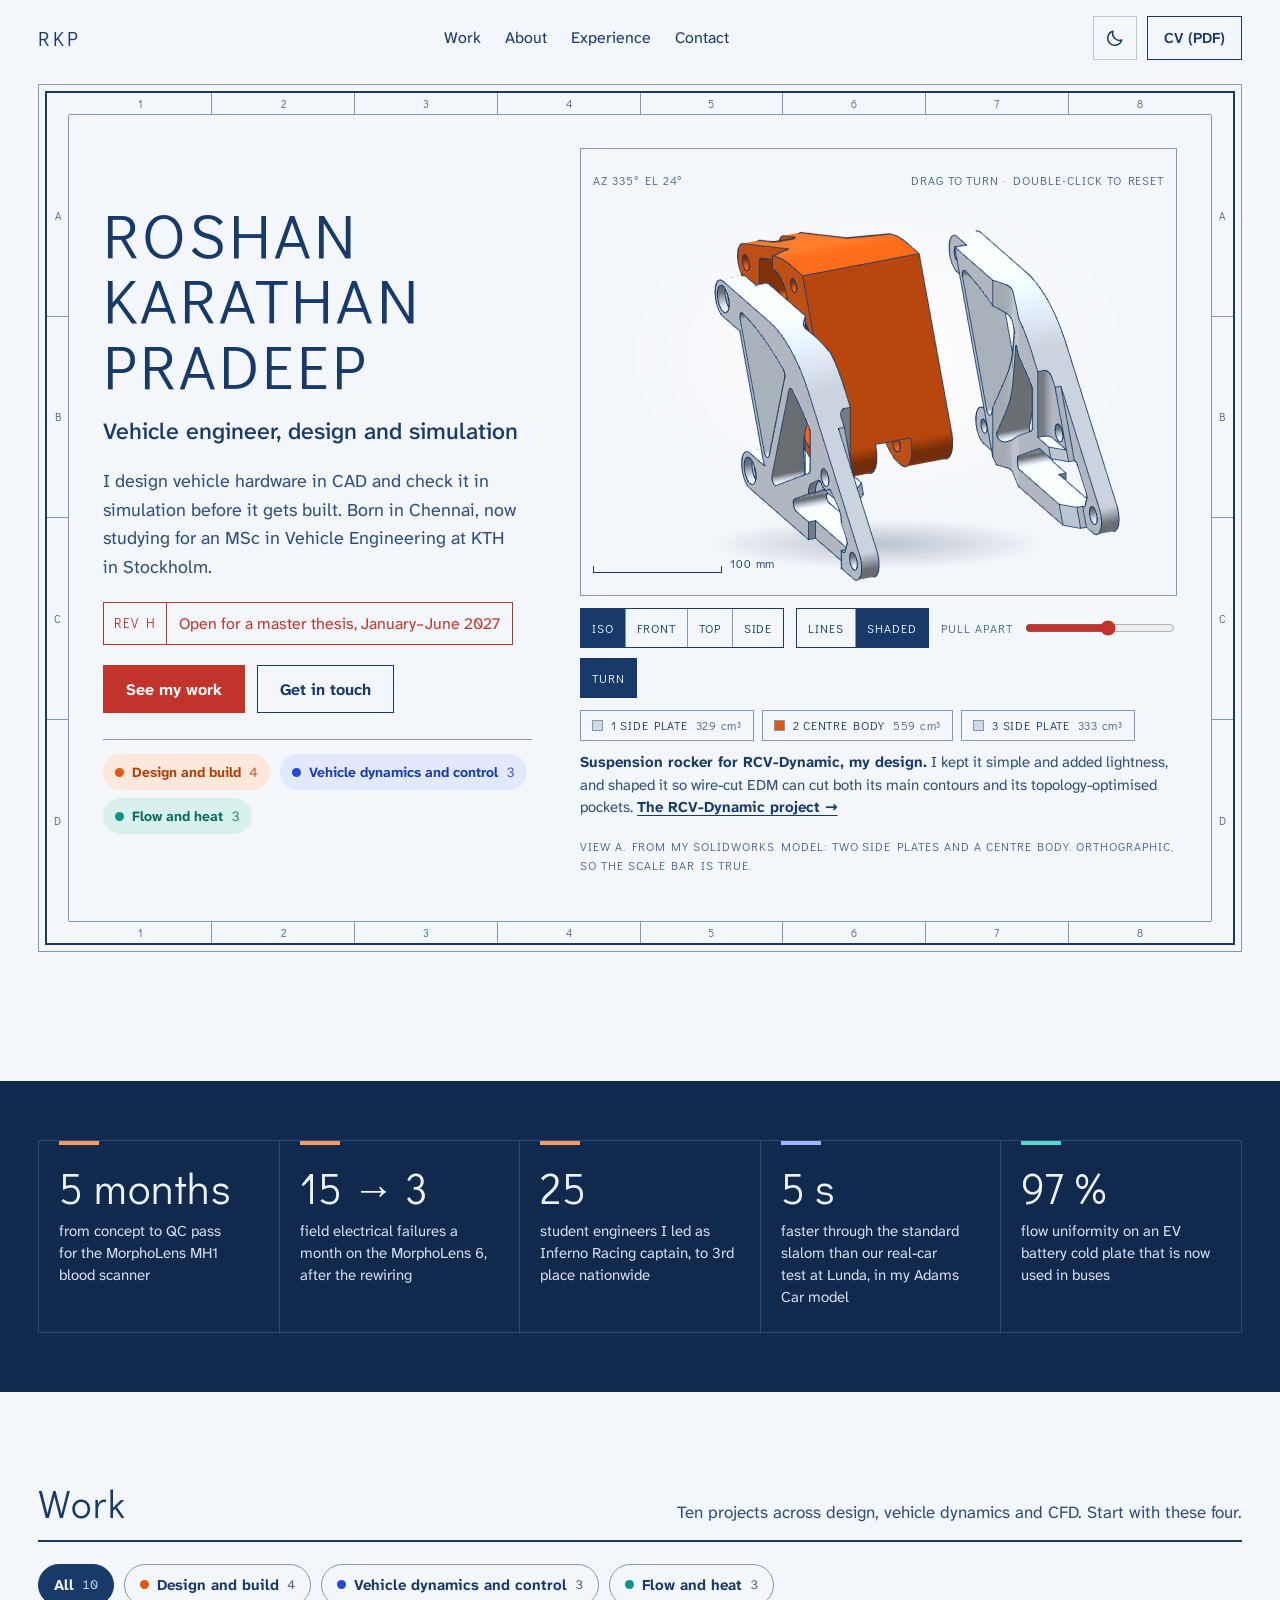
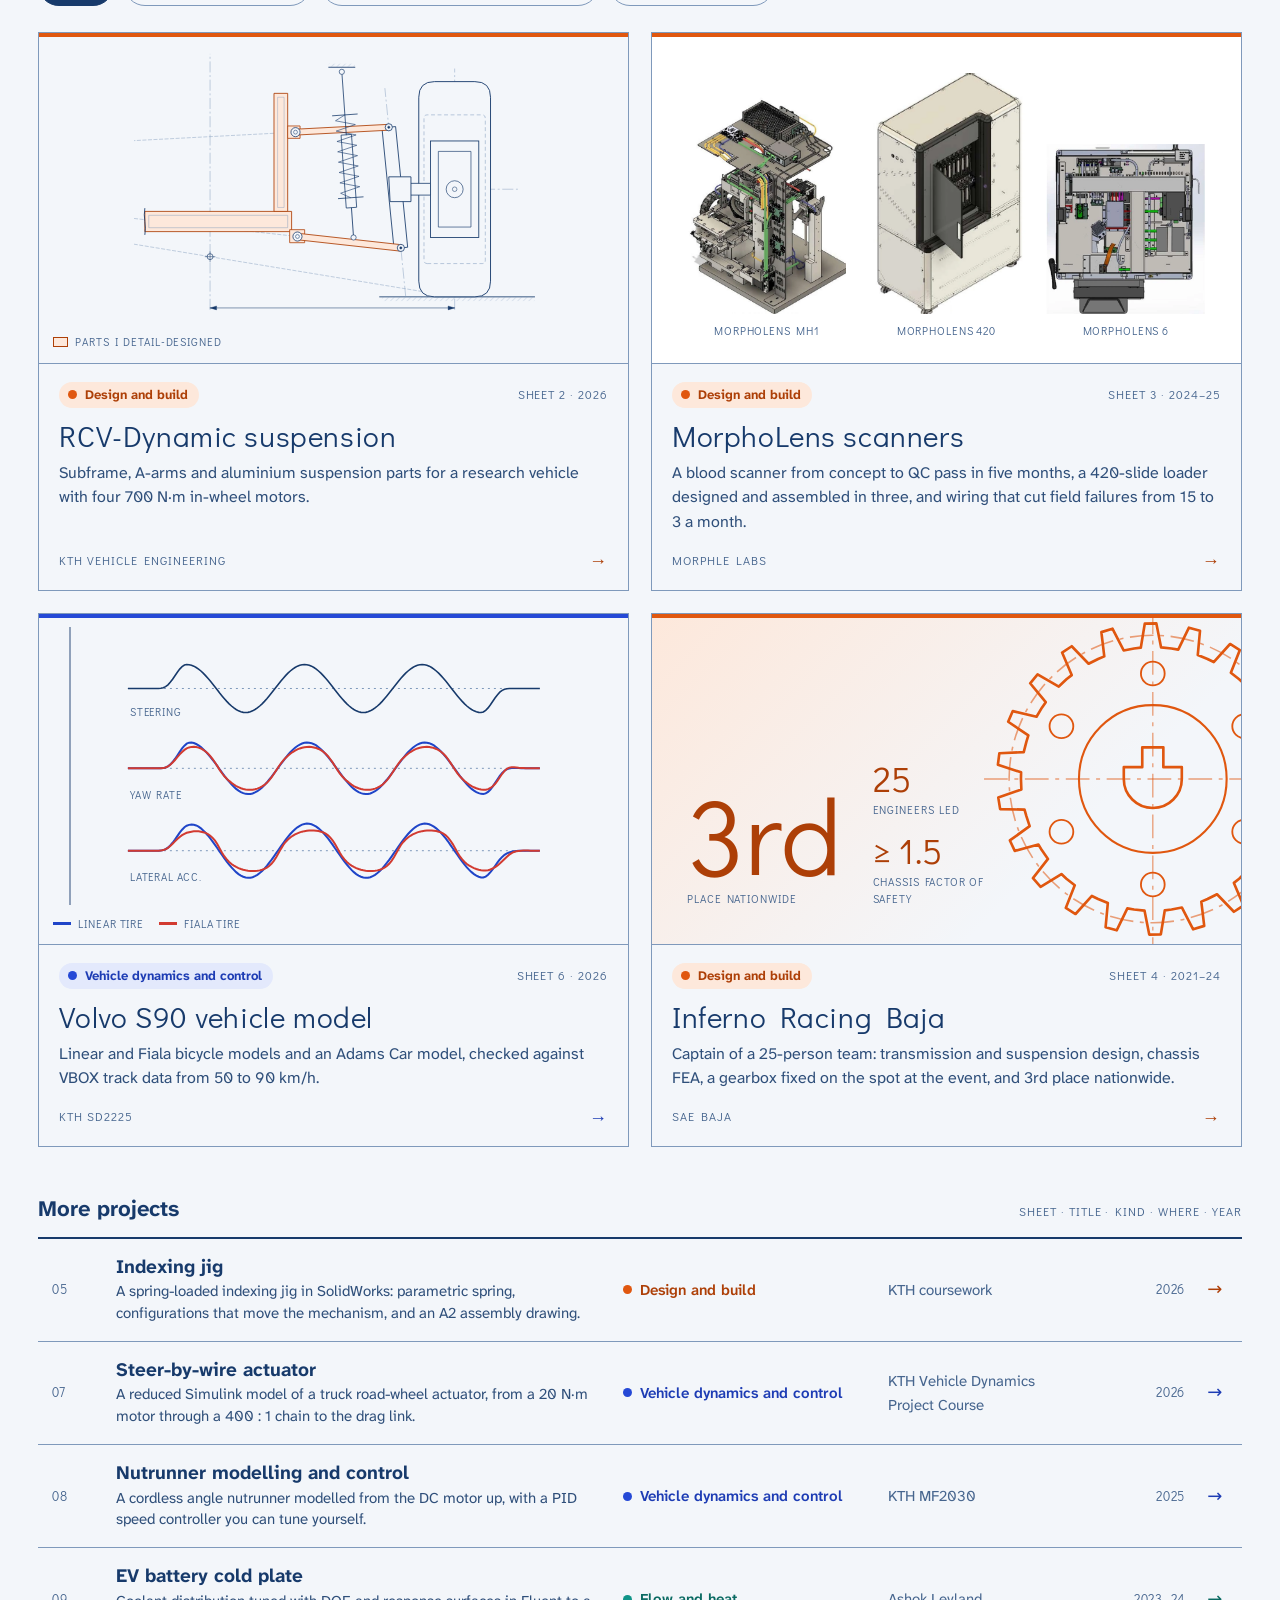
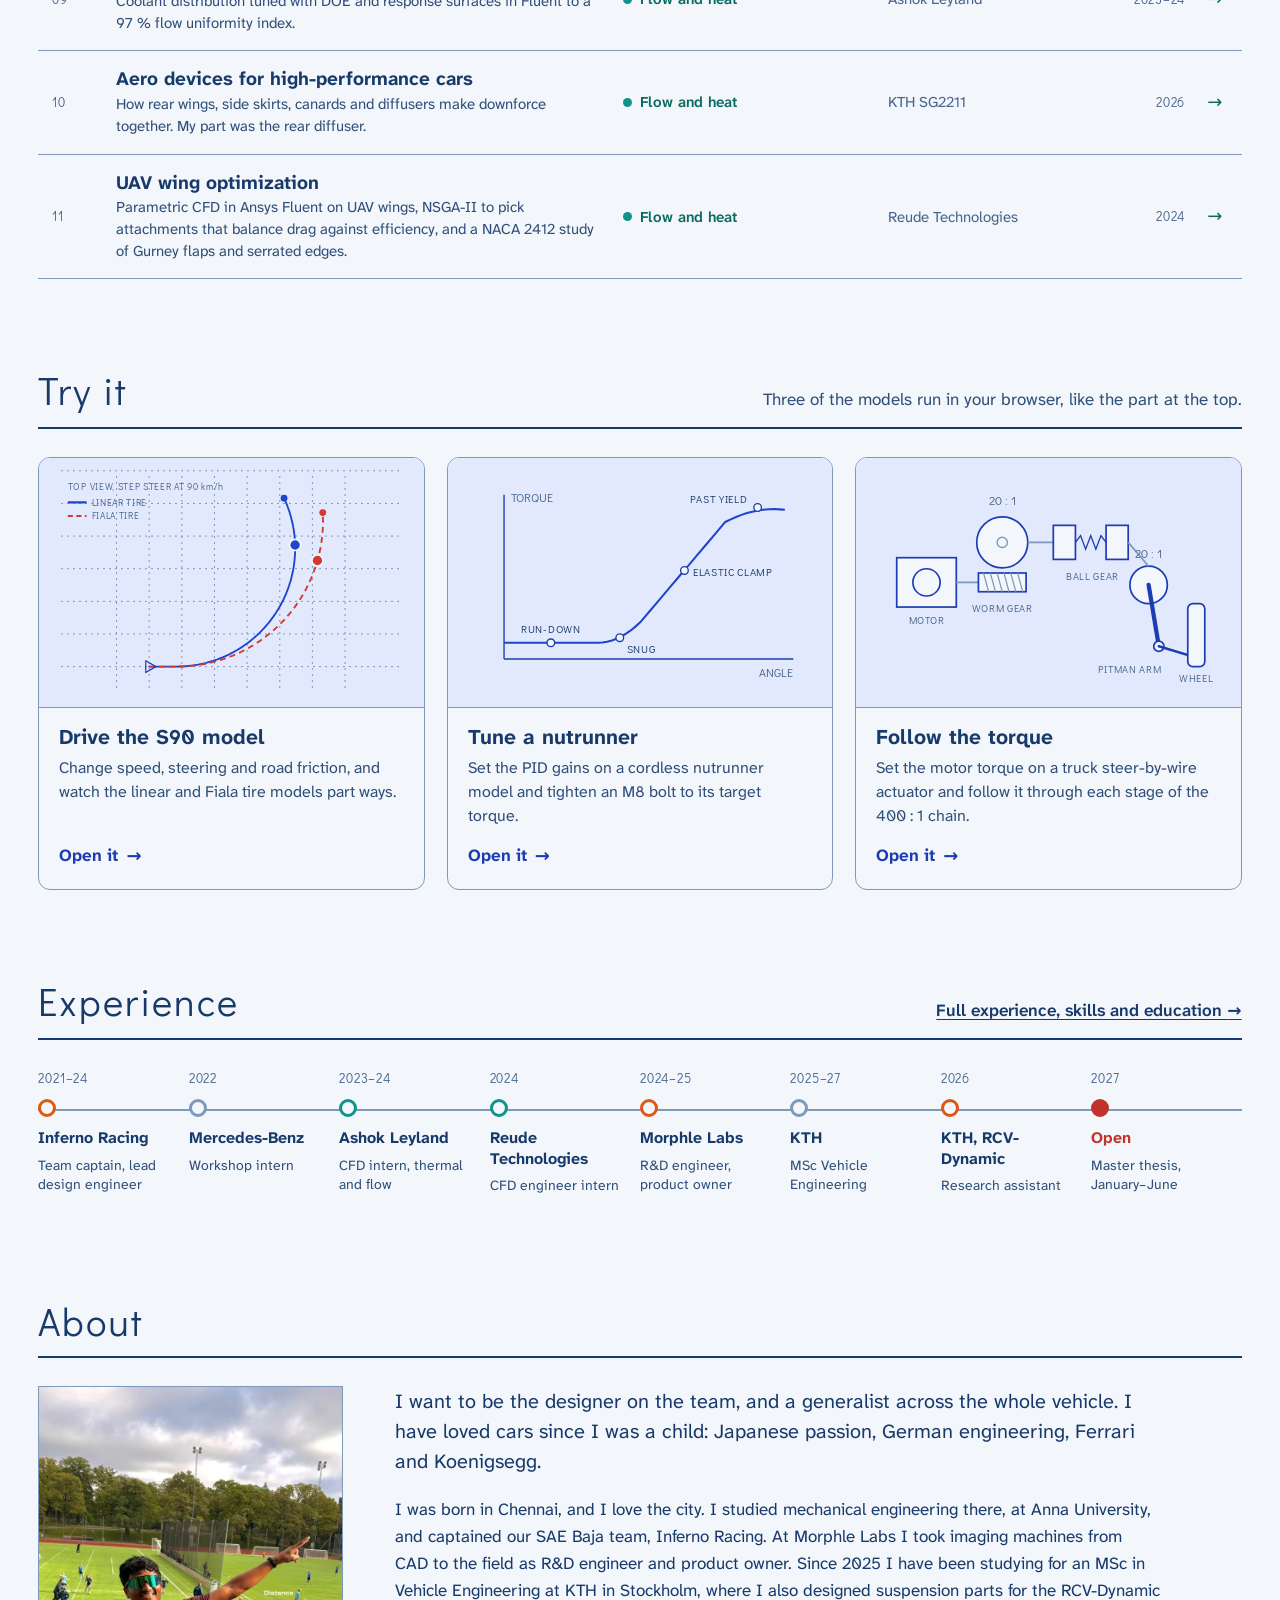
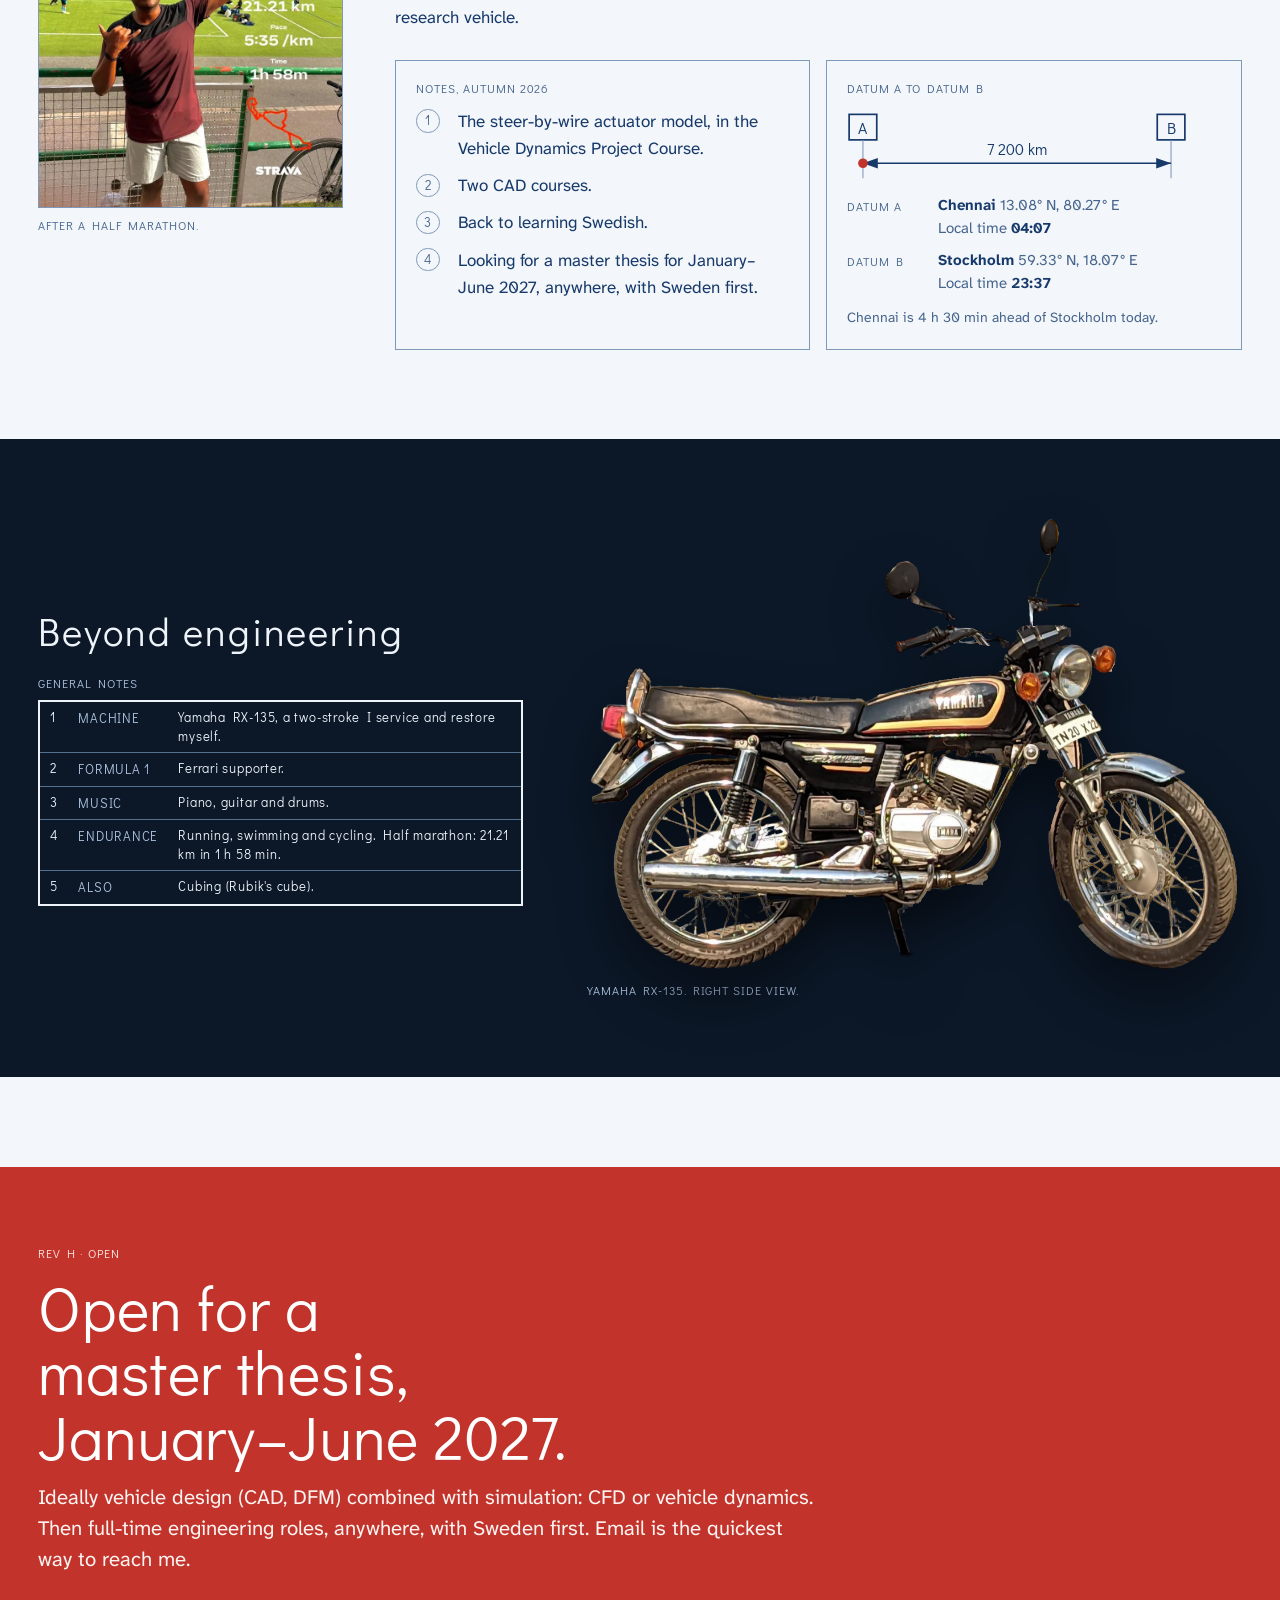
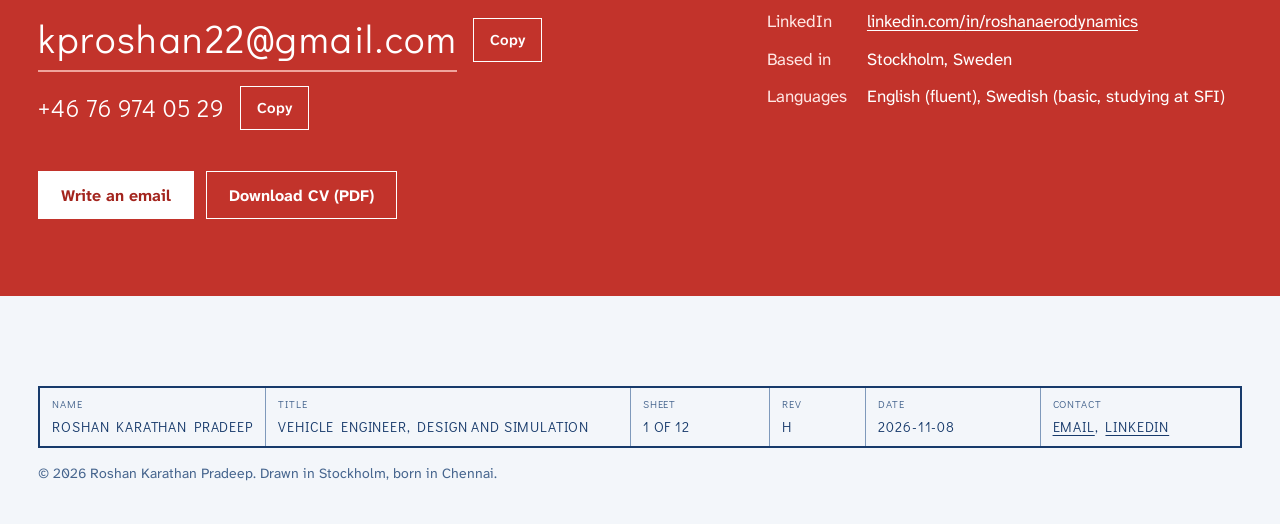
==== commit 7e59651f: "Name the site after Roshan in its structured data The home page now tells search engines the site's " ====
--- a/index.html
+++ b/index.html
@@ -19,9 +19,9 @@
 <link rel="preconnect" href="https://fonts.googleapis.com">
 <link rel="preconnect" href="https://fonts.gstatic.com" crossorigin>
 <link rel="stylesheet" href="https://fonts.googleapis.com/css2?family=Atkinson+Hyperlegible+Next:wght@400;500;700&family=Didact+Gothic&amp;display=swap">
-<link rel="stylesheet" href="assets/css/site.css?v=202611082237">
-
-<script type="application/ld+json">{"@context": "https://schema.org", "@type": "Person", "name": "Roshan Karathan Pradeep", "jobTitle": "Vehicle engineer", "email": "mailto:kproshan22@gmail.com", "address": {"@type": "PostalAddress", "addressLocality": "Stockholm", "addressCountry": "SE"}, "alumniOf": [{"@type": "CollegeOrUniversity", "name": "KTH Royal Institute of Technology"}, {"@type": "CollegeOrUniversity", "name": "Anna University"}], "knowsAbout": ["Mechanical design", "CAD", "GD&T", "Vehicle dynamics", "CFD"], "sameAs": ["https://www.linkedin.com/in/roshanaerodynamics"]}</script>
+<link rel="stylesheet" href="assets/css/site.css?v=202611082304">
+
+<script type="application/ld+json">{"@context": "https://schema.org", "@graph": [{"@type": "WebSite", "name": "Roshan Karathan Pradeep", "url": "https://roshan-wins.github.io/"}, {"@type": "Person", "name": "Roshan Karathan Pradeep", "url": "https://roshan-wins.github.io/", "jobTitle": "Vehicle engineer", "email": "mailto:kproshan22@gmail.com", "address": {"@type": "PostalAddress", "addressLocality": "Stockholm", "addressCountry": "SE"}, "alumniOf": [{"@type": "CollegeOrUniversity", "name": "KTH Royal Institute of Technology"}, {"@type": "CollegeOrUniversity", "name": "Anna University"}], "knowsAbout": ["Mechanical design", "CAD", "GD&T", "Vehicle dynamics", "CFD"], "sameAs": ["https://www.linkedin.com/in/roshanaerodynamics"]}]}</script>
 <style>.name-display{text-transform:uppercase}</style>
 
 </head>
@@ -480,8 +480,8 @@
 <p class="foot-small">© 2026 Roshan Karathan Pradeep. Drawn in Stockholm, born in Chennai.</p>
 </div>
 </footer>
-<script src="assets/js/site.js?v=202611082237"></script>
-<script src="assets/js/part-viewer.js?v=202611082237" defer></script>
-<script src="assets/js/home.js?v=202611082237" defer></script>
+<script src="assets/js/site.js?v=202611082304"></script>
+<script src="assets/js/part-viewer.js?v=202611082304" defer></script>
+<script src="assets/js/home.js?v=202611082304" defer></script>
 </body>
 </html>
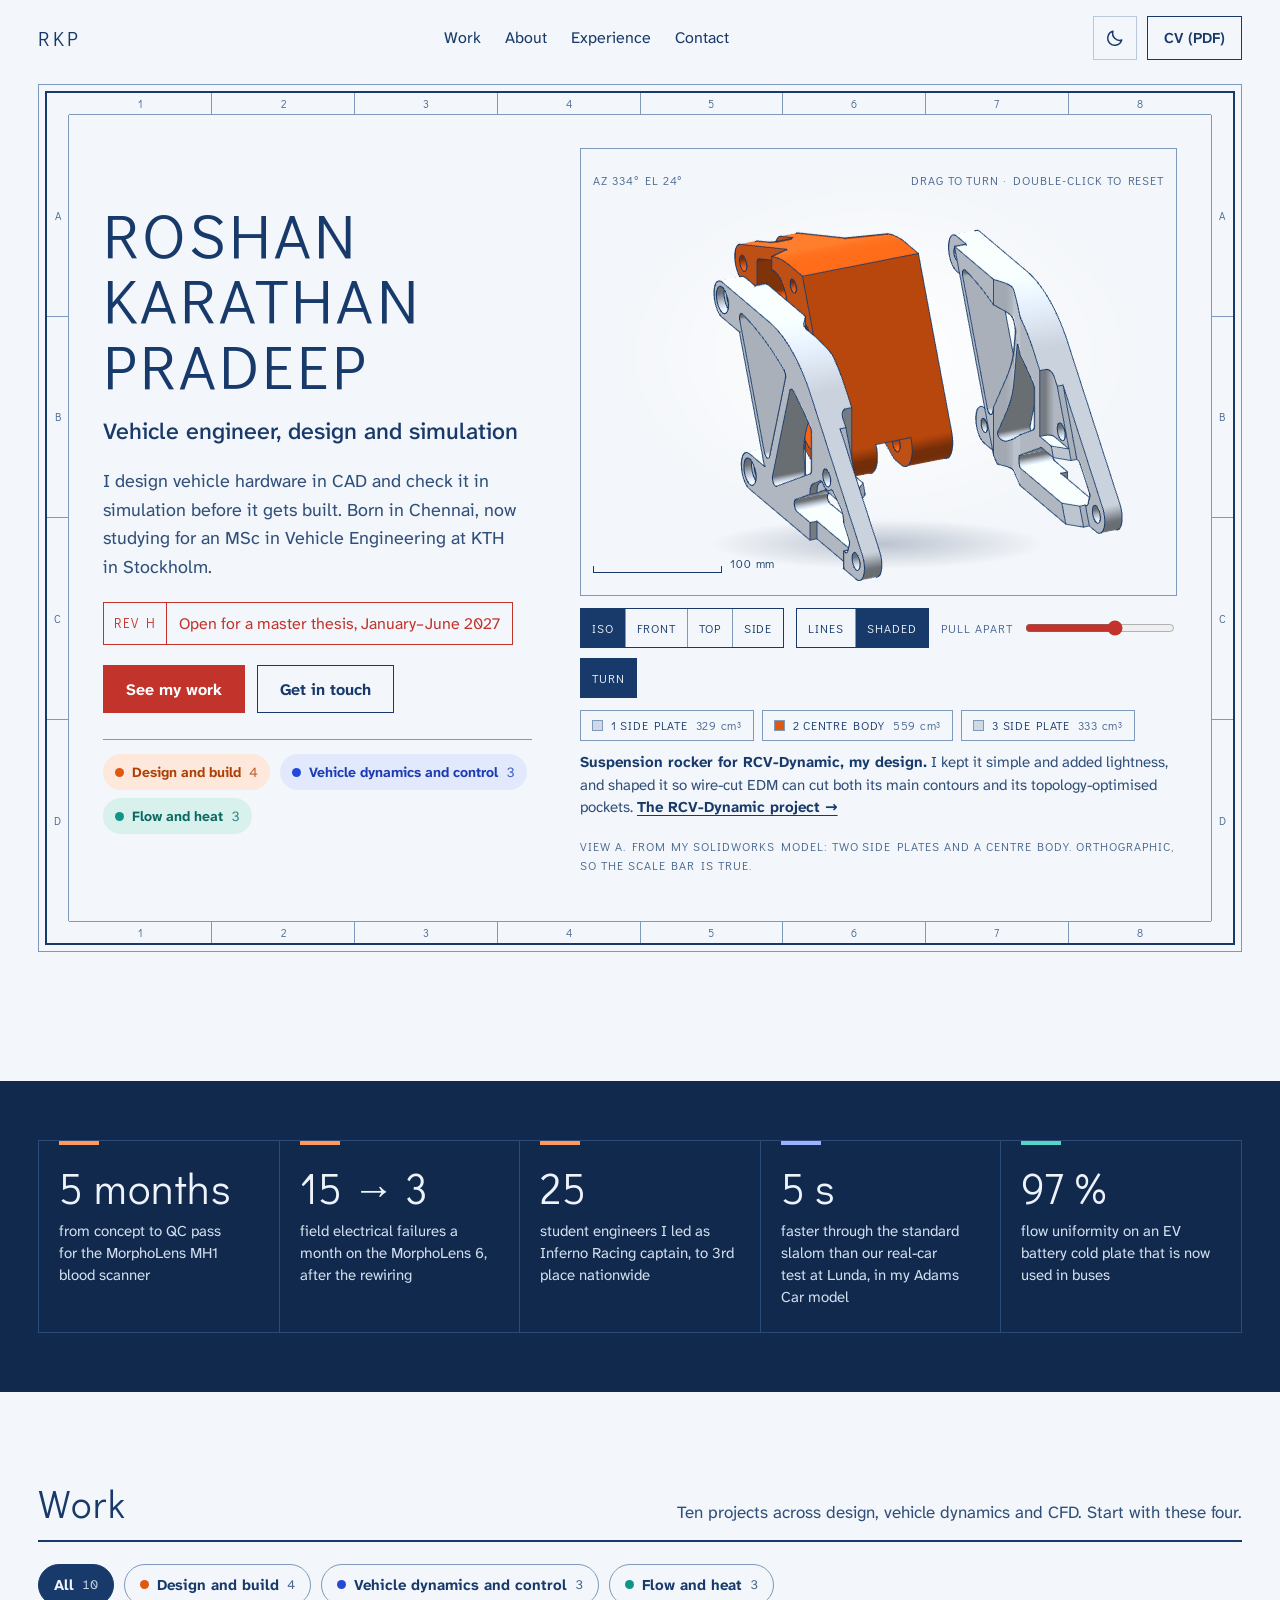
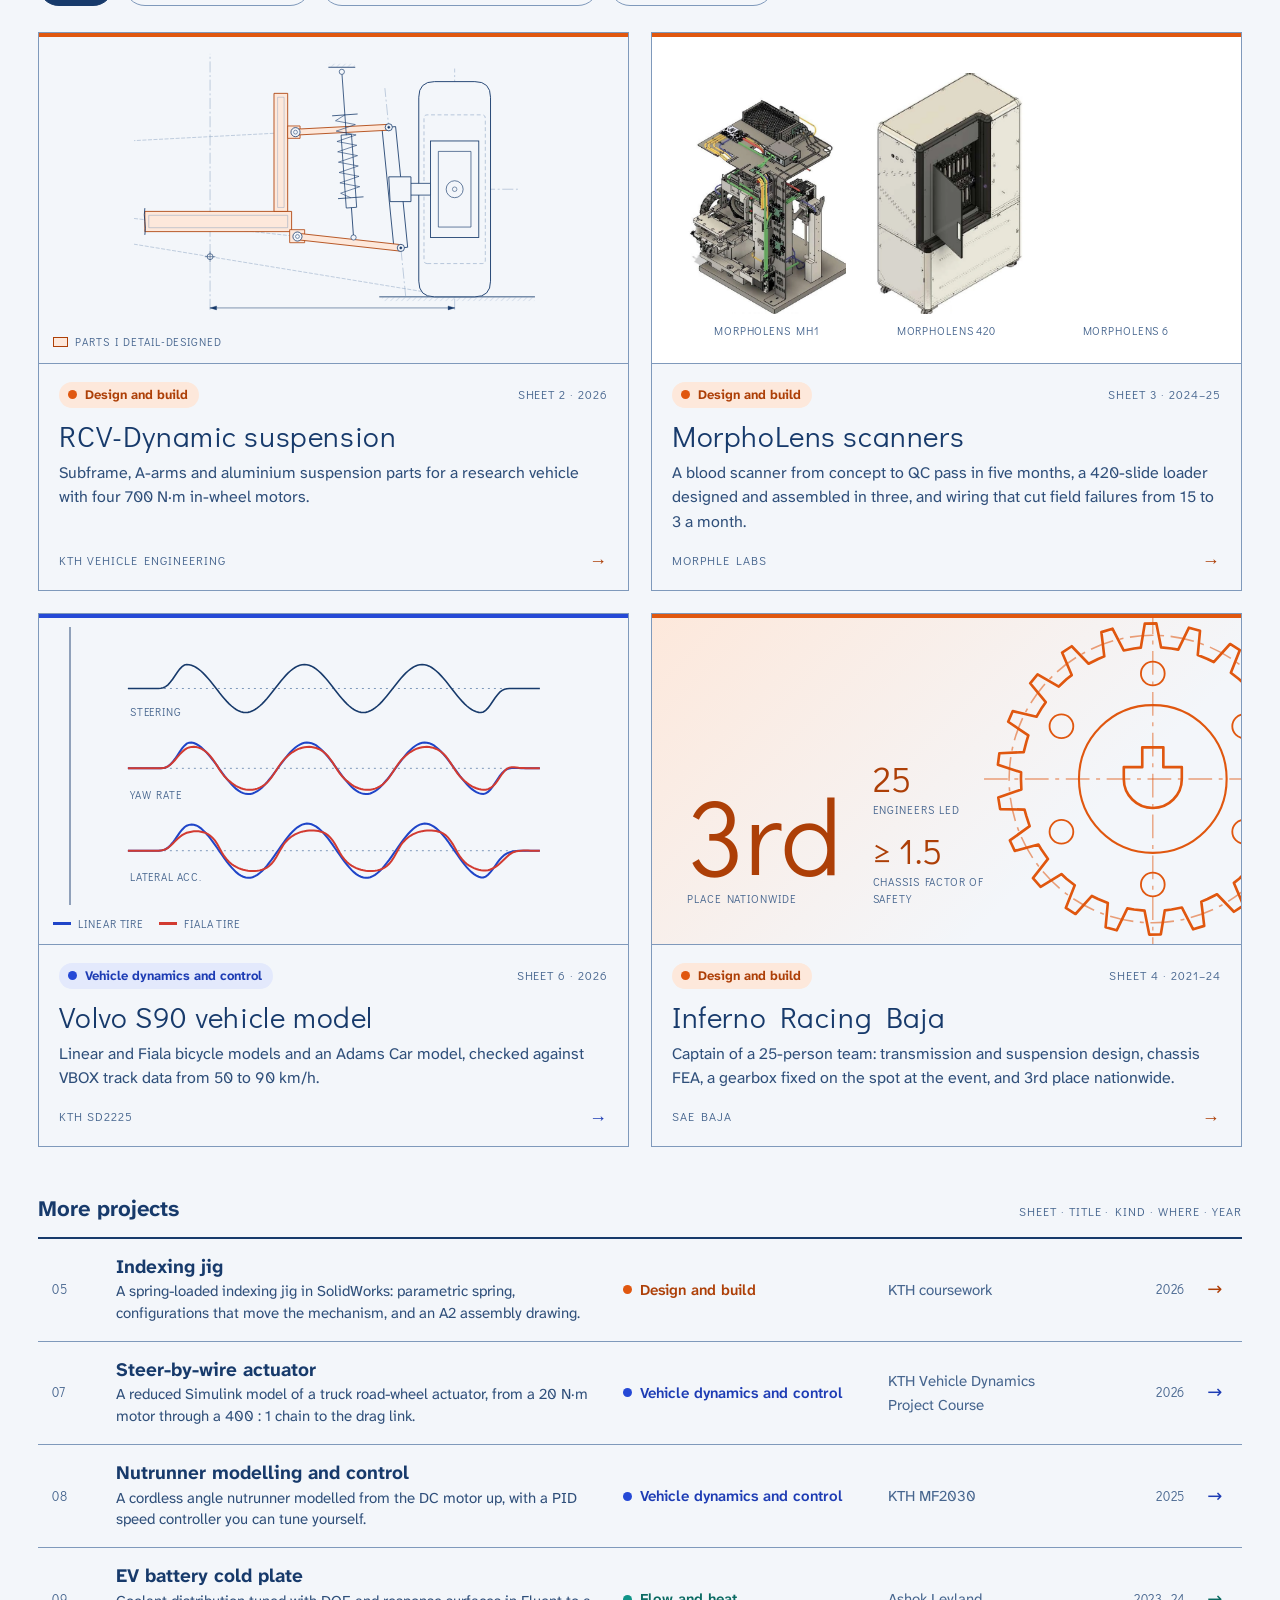
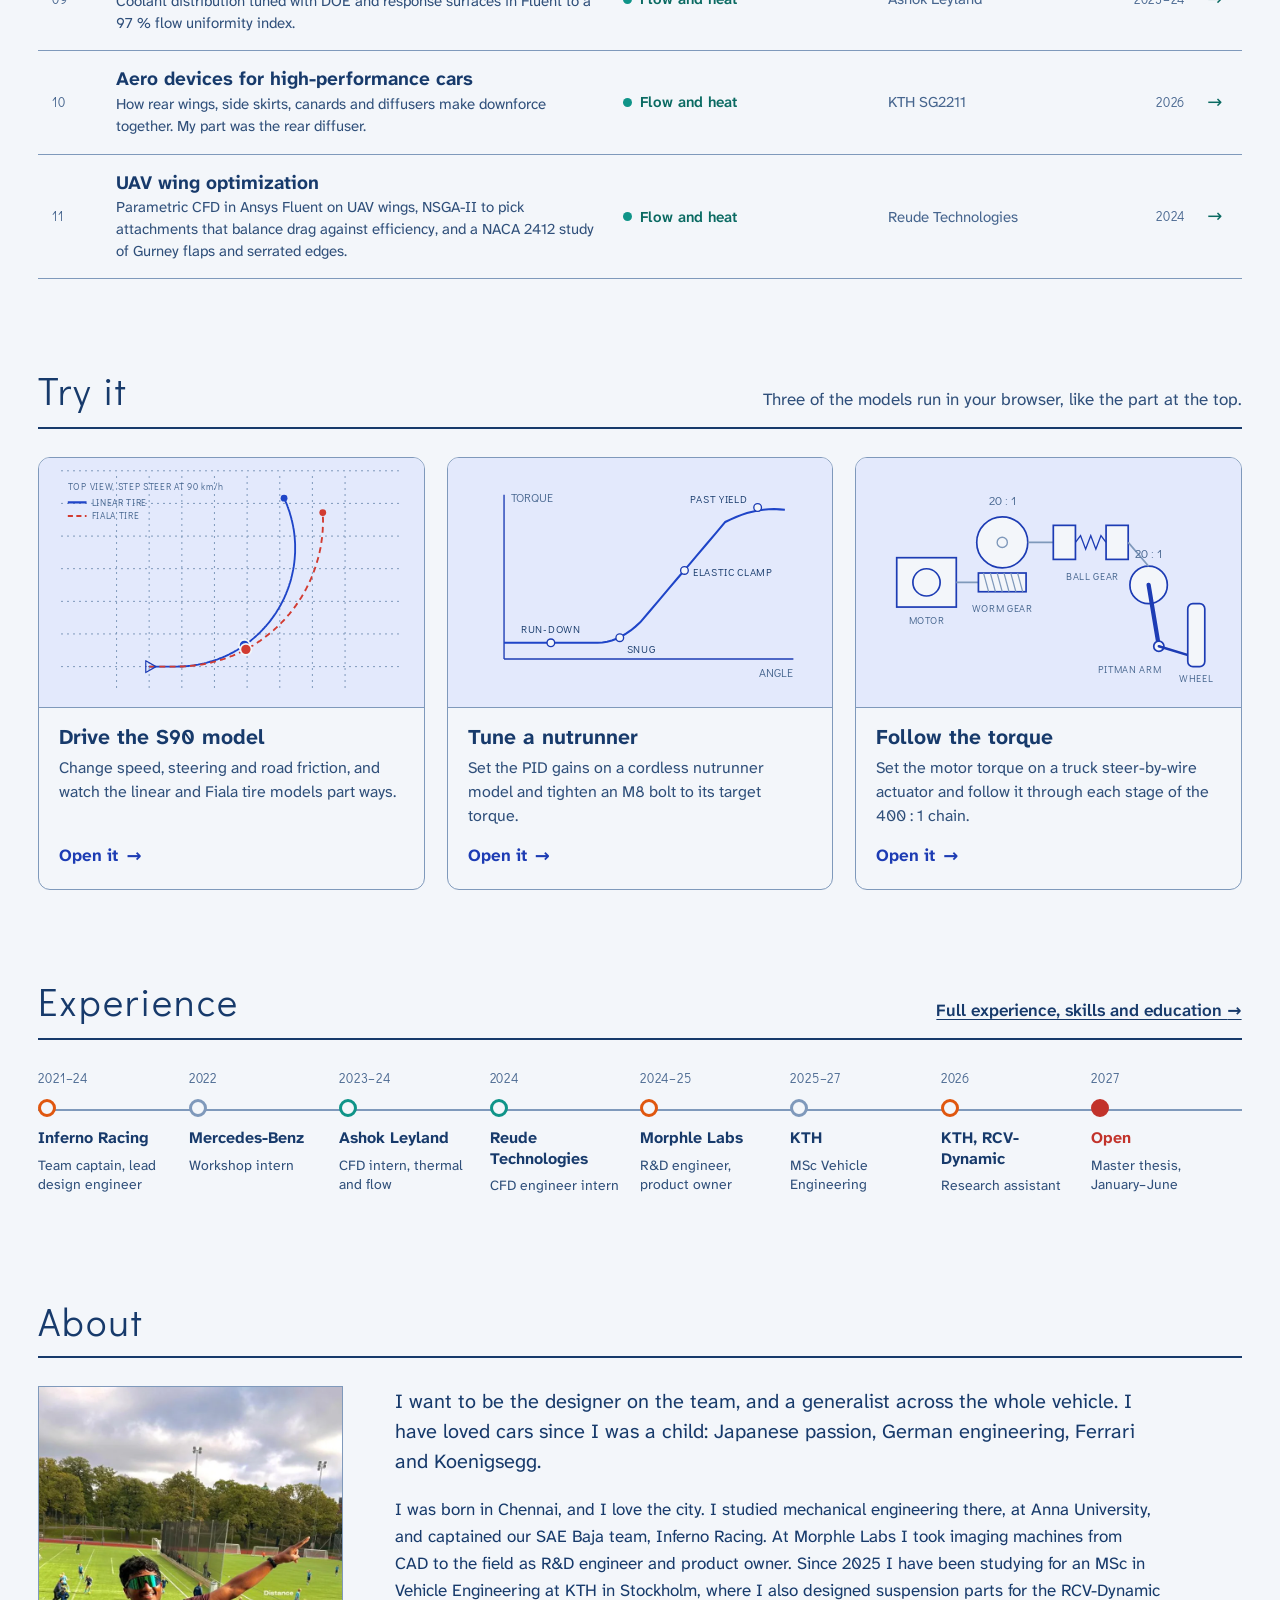
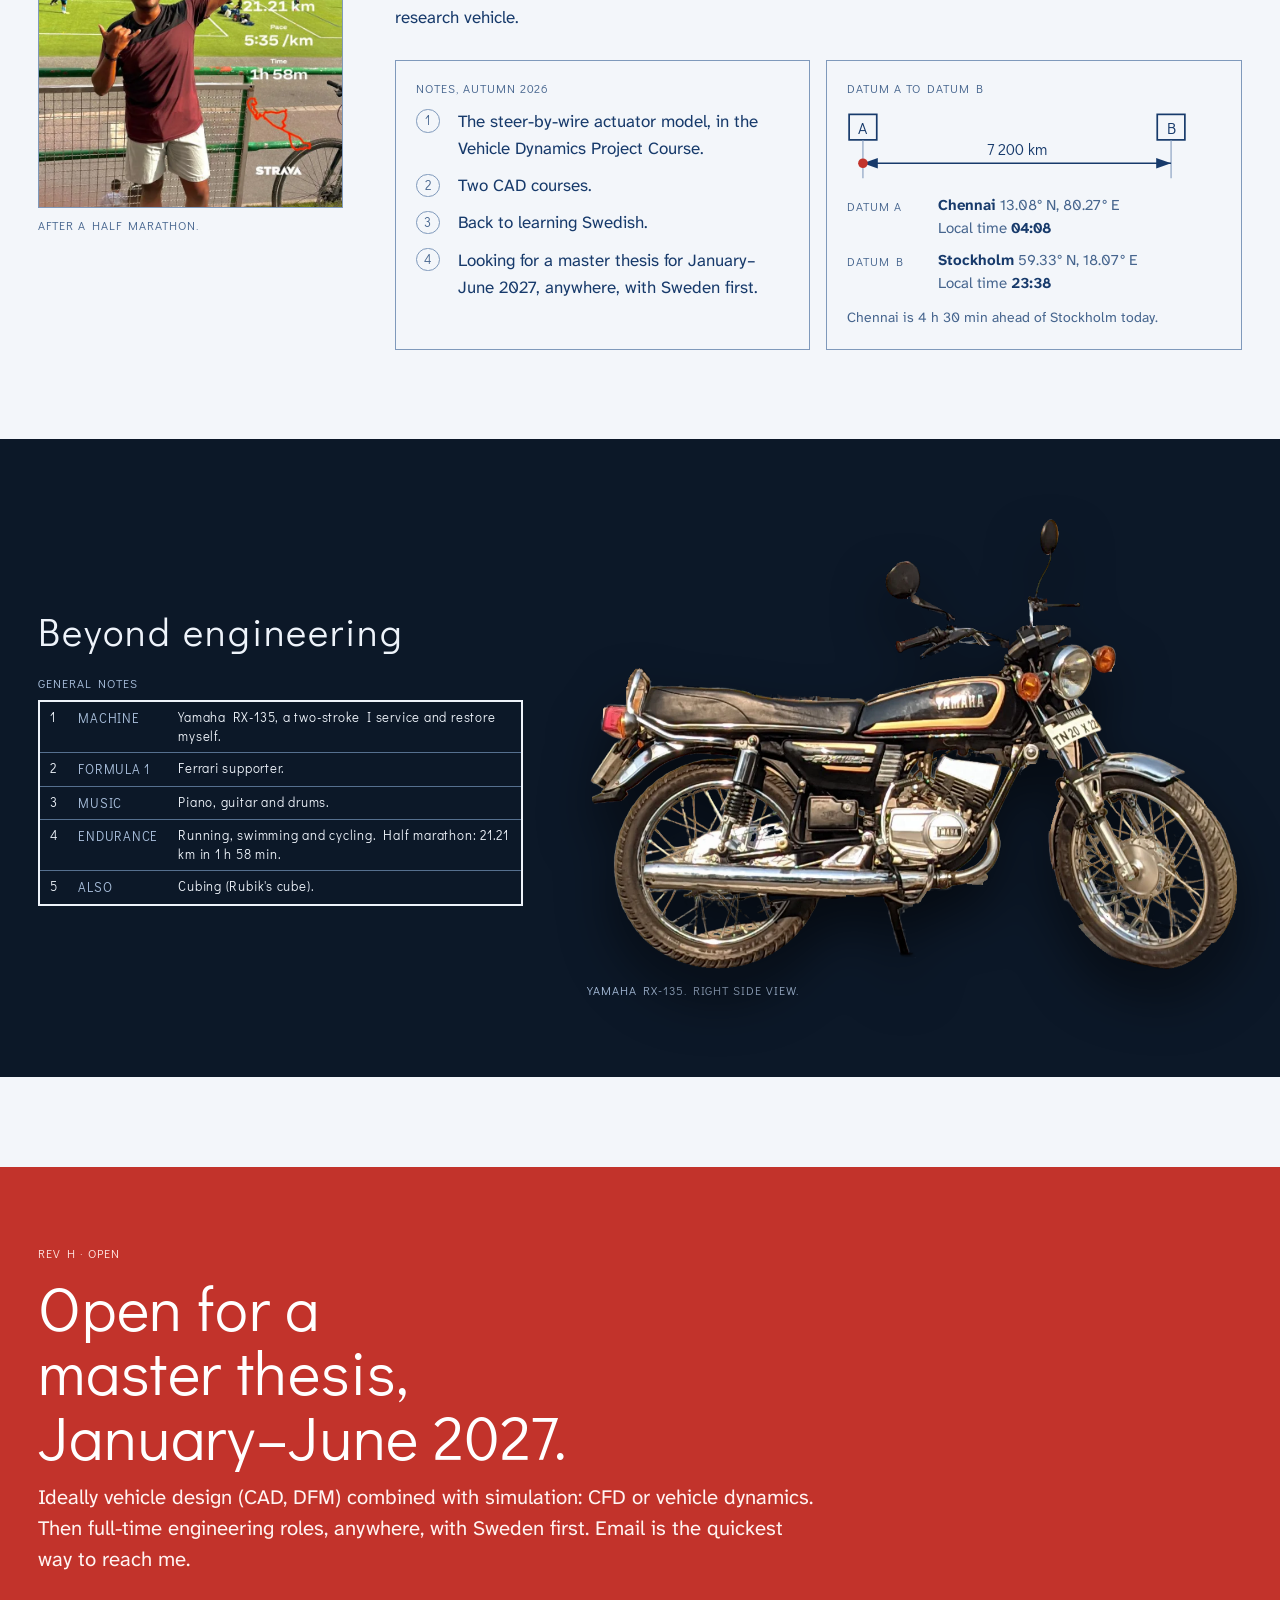
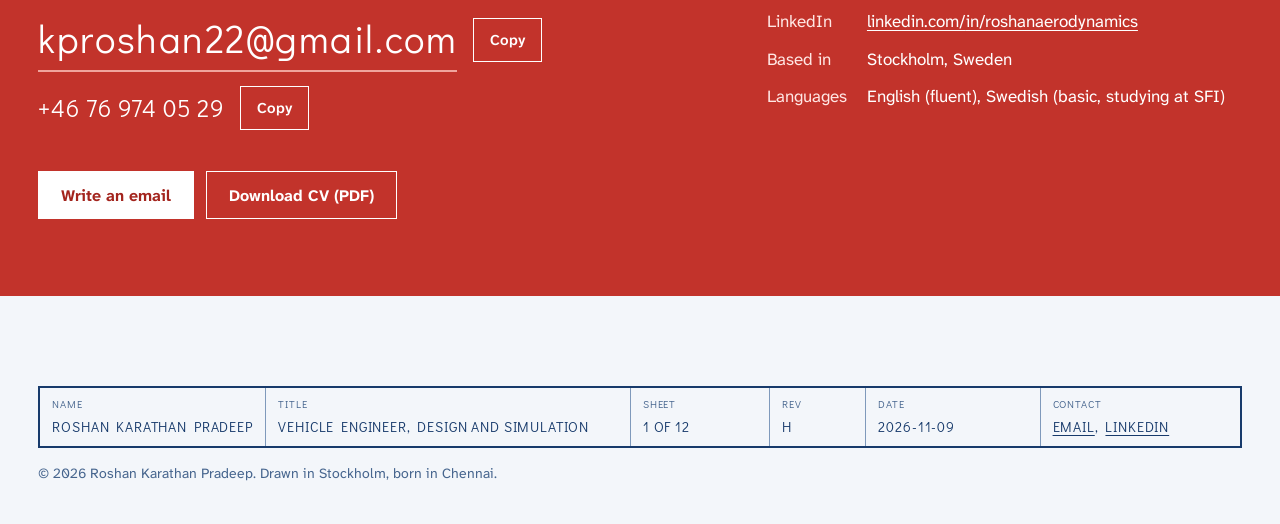
==== commit b88d1c53: "Let the home page match searches for "Roshan Pradeep" The home page title, description and structure" ====
--- a/index.html
+++ b/index.html
@@ -3,14 +3,14 @@
 <head>
 <meta charset="utf-8">
 <meta name="viewport" content="width=device-width, initial-scale=1, viewport-fit=cover">
-<title>Roshan Karathan Pradeep</title>
+<title>Roshan Karathan Pradeep (Roshan Pradeep) | Vehicle engineer</title>
 <meta name="claude:viewport-fit-sides" content="cover">
-<meta name="description" content="Vehicle engineer working in design and simulation: CAD, GD&T and DFM, CFD and vehicle dynamics. MSc student at KTH, open for a master thesis from January 2027.">
+<meta name="description" content="Portfolio of Roshan Pradeep, vehicle engineer: CAD, GD&T and DFM, CFD and vehicle dynamics. MSc student at KTH, open for a master thesis from January 2027.">
 <meta name="color-scheme" content="light dark">
 <meta name="author" content="Roshan Karathan Pradeep">
 <meta property="og:type" content="profile">
 <meta property="og:title" content="Roshan Karathan Pradeep, vehicle engineer">
-<meta property="og:description" content="Vehicle engineer working in design and simulation: CAD, GD&T and DFM, CFD and vehicle dynamics. MSc student at KTH, open for a master thesis from January 2027.">
+<meta property="og:description" content="Portfolio of Roshan Pradeep, vehicle engineer: CAD, GD&T and DFM, CFD and vehicle dynamics. MSc student at KTH, open for a master thesis from January 2027.">
 <meta property="og:url" content="https://roshan-wins.github.io/">
 <meta property="og:image" content="https://roshan-wins.github.io/assets/img/og-card.png">
 <link rel="canonical" href="https://roshan-wins.github.io/">
@@ -19,9 +19,9 @@
 <link rel="preconnect" href="https://fonts.googleapis.com">
 <link rel="preconnect" href="https://fonts.gstatic.com" crossorigin>
 <link rel="stylesheet" href="https://fonts.googleapis.com/css2?family=Atkinson+Hyperlegible+Next:wght@400;500;700&family=Didact+Gothic&amp;display=swap">
-<link rel="stylesheet" href="assets/css/site.css?v=202611082304">
-
-<script type="application/ld+json">{"@context": "https://schema.org", "@graph": [{"@type": "WebSite", "name": "Roshan Karathan Pradeep", "url": "https://roshan-wins.github.io/"}, {"@type": "Person", "name": "Roshan Karathan Pradeep", "url": "https://roshan-wins.github.io/", "jobTitle": "Vehicle engineer", "email": "mailto:kproshan22@gmail.com", "address": {"@type": "PostalAddress", "addressLocality": "Stockholm", "addressCountry": "SE"}, "alumniOf": [{"@type": "CollegeOrUniversity", "name": "KTH Royal Institute of Technology"}, {"@type": "CollegeOrUniversity", "name": "Anna University"}], "knowsAbout": ["Mechanical design", "CAD", "GD&T", "Vehicle dynamics", "CFD"], "sameAs": ["https://www.linkedin.com/in/roshanaerodynamics"]}]}</script>
+<link rel="stylesheet" href="assets/css/site.css?v=202611091046">
+
+<script type="application/ld+json">{"@context": "https://schema.org", "@graph": [{"@type": "WebSite", "name": "Roshan Karathan Pradeep", "alternateName": "Roshan Pradeep", "url": "https://roshan-wins.github.io/"}, {"@type": "Person", "name": "Roshan Karathan Pradeep", "alternateName": "Roshan Pradeep", "url": "https://roshan-wins.github.io/", "jobTitle": "Vehicle engineer", "email": "mailto:kproshan22@gmail.com", "address": {"@type": "PostalAddress", "addressLocality": "Stockholm", "addressCountry": "SE"}, "alumniOf": [{"@type": "CollegeOrUniversity", "name": "KTH Royal Institute of Technology"}, {"@type": "CollegeOrUniversity", "name": "Anna University"}], "knowsAbout": ["Mechanical design", "CAD", "GD&T", "Vehicle dynamics", "CFD"], "sameAs": ["https://www.linkedin.com/in/roshanaerodynamics"]}]}</script>
 <style>.name-display{text-transform:uppercase}</style>
 
 </head>
@@ -474,14 +474,14 @@
 <div><span class="k">TITLE</span><span class="v">VEHICLE ENGINEER, DESIGN AND SIMULATION</span></div>
 <div><span class="k">SHEET</span><span class="v tnum">1 OF 12</span></div>
 <div><span class="k">REV</span><span class="v">H</span></div>
-<div><span class="k">DATE</span><span class="v tnum">2026-11-08</span></div>
+<div><span class="k">DATE</span><span class="v tnum">2026-11-09</span></div>
 <div><span class="k">CONTACT</span><span class="v"><a href="#contact">EMAIL</a>, <a href="https://www.linkedin.com/in/roshanaerodynamics" rel="me">LINKEDIN</a></span></div>
 </div>
 <p class="foot-small">© 2026 Roshan Karathan Pradeep. Drawn in Stockholm, born in Chennai.</p>
 </div>
 </footer>
-<script src="assets/js/site.js?v=202611082304"></script>
-<script src="assets/js/part-viewer.js?v=202611082304" defer></script>
-<script src="assets/js/home.js?v=202611082304" defer></script>
+<script src="assets/js/site.js?v=202611091046"></script>
+<script src="assets/js/part-viewer.js?v=202611091046" defer></script>
+<script src="assets/js/home.js?v=202611091046" defer></script>
 </body>
 </html>
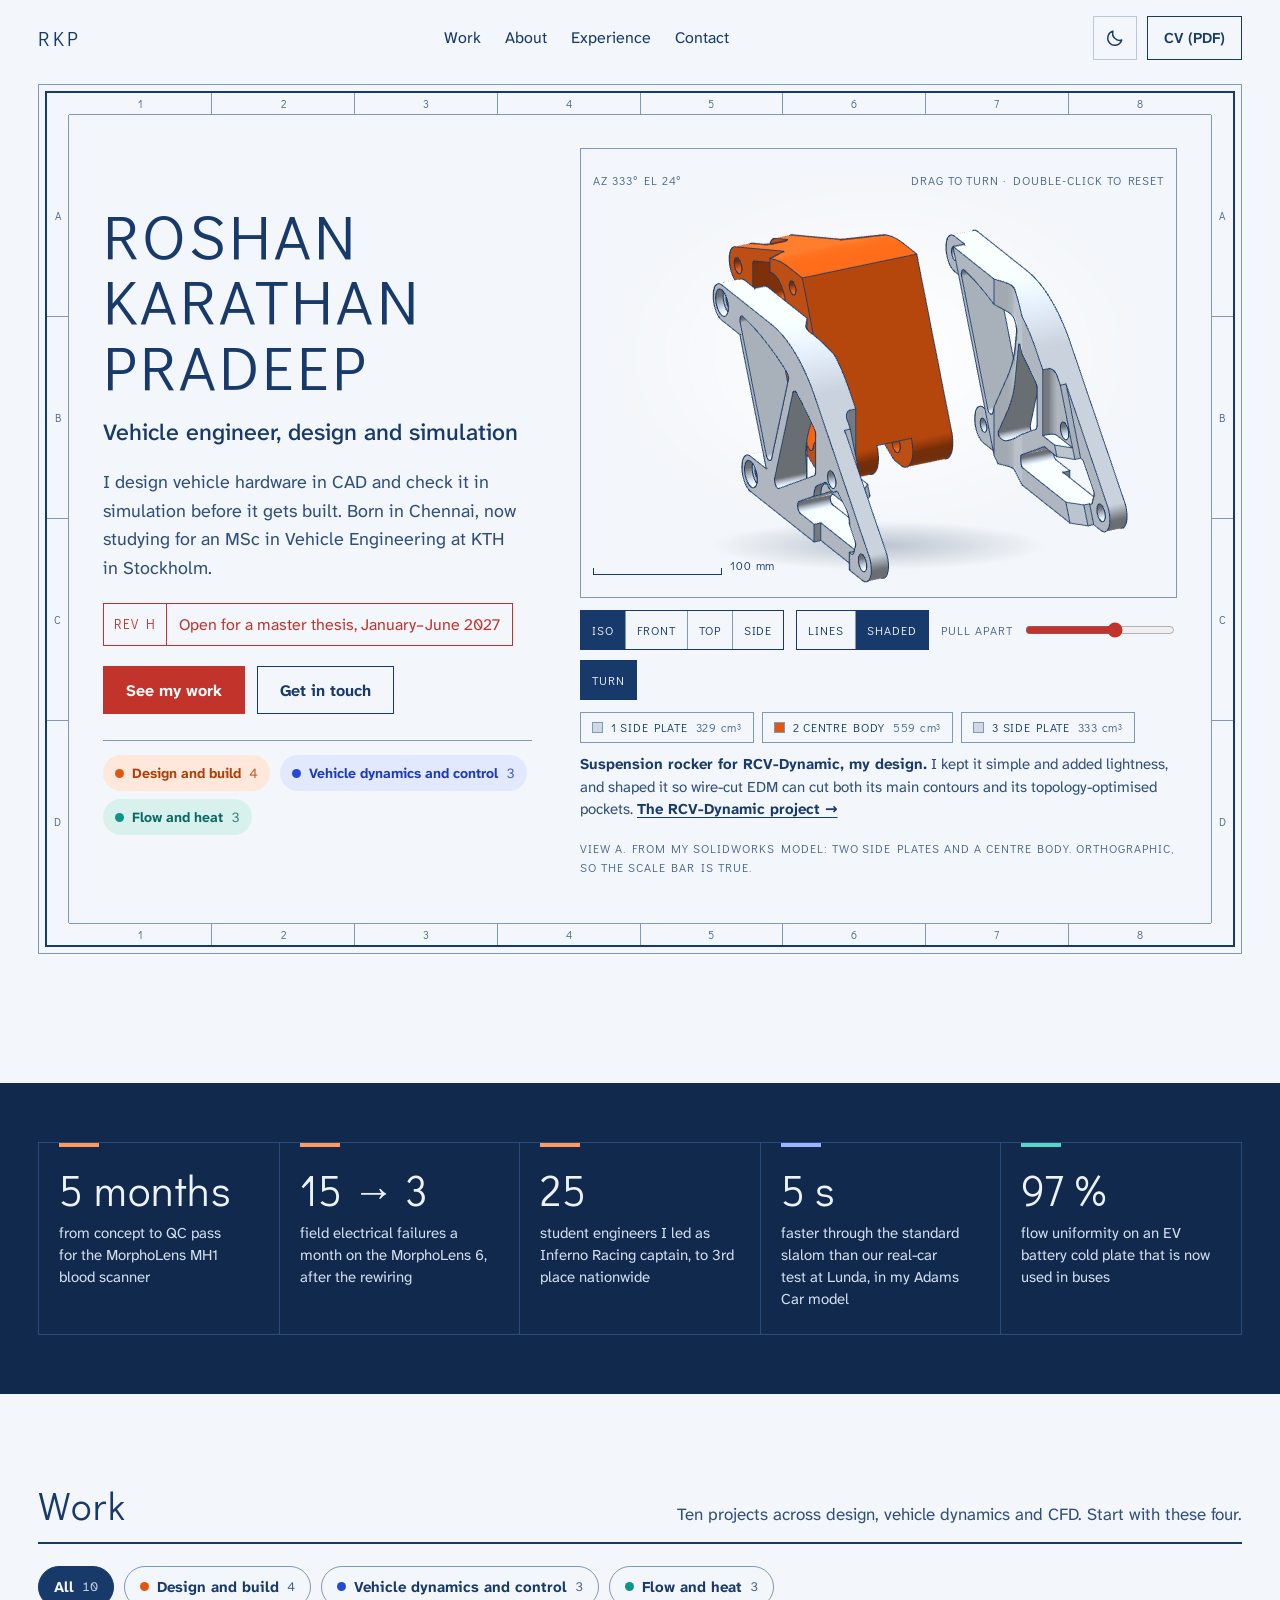
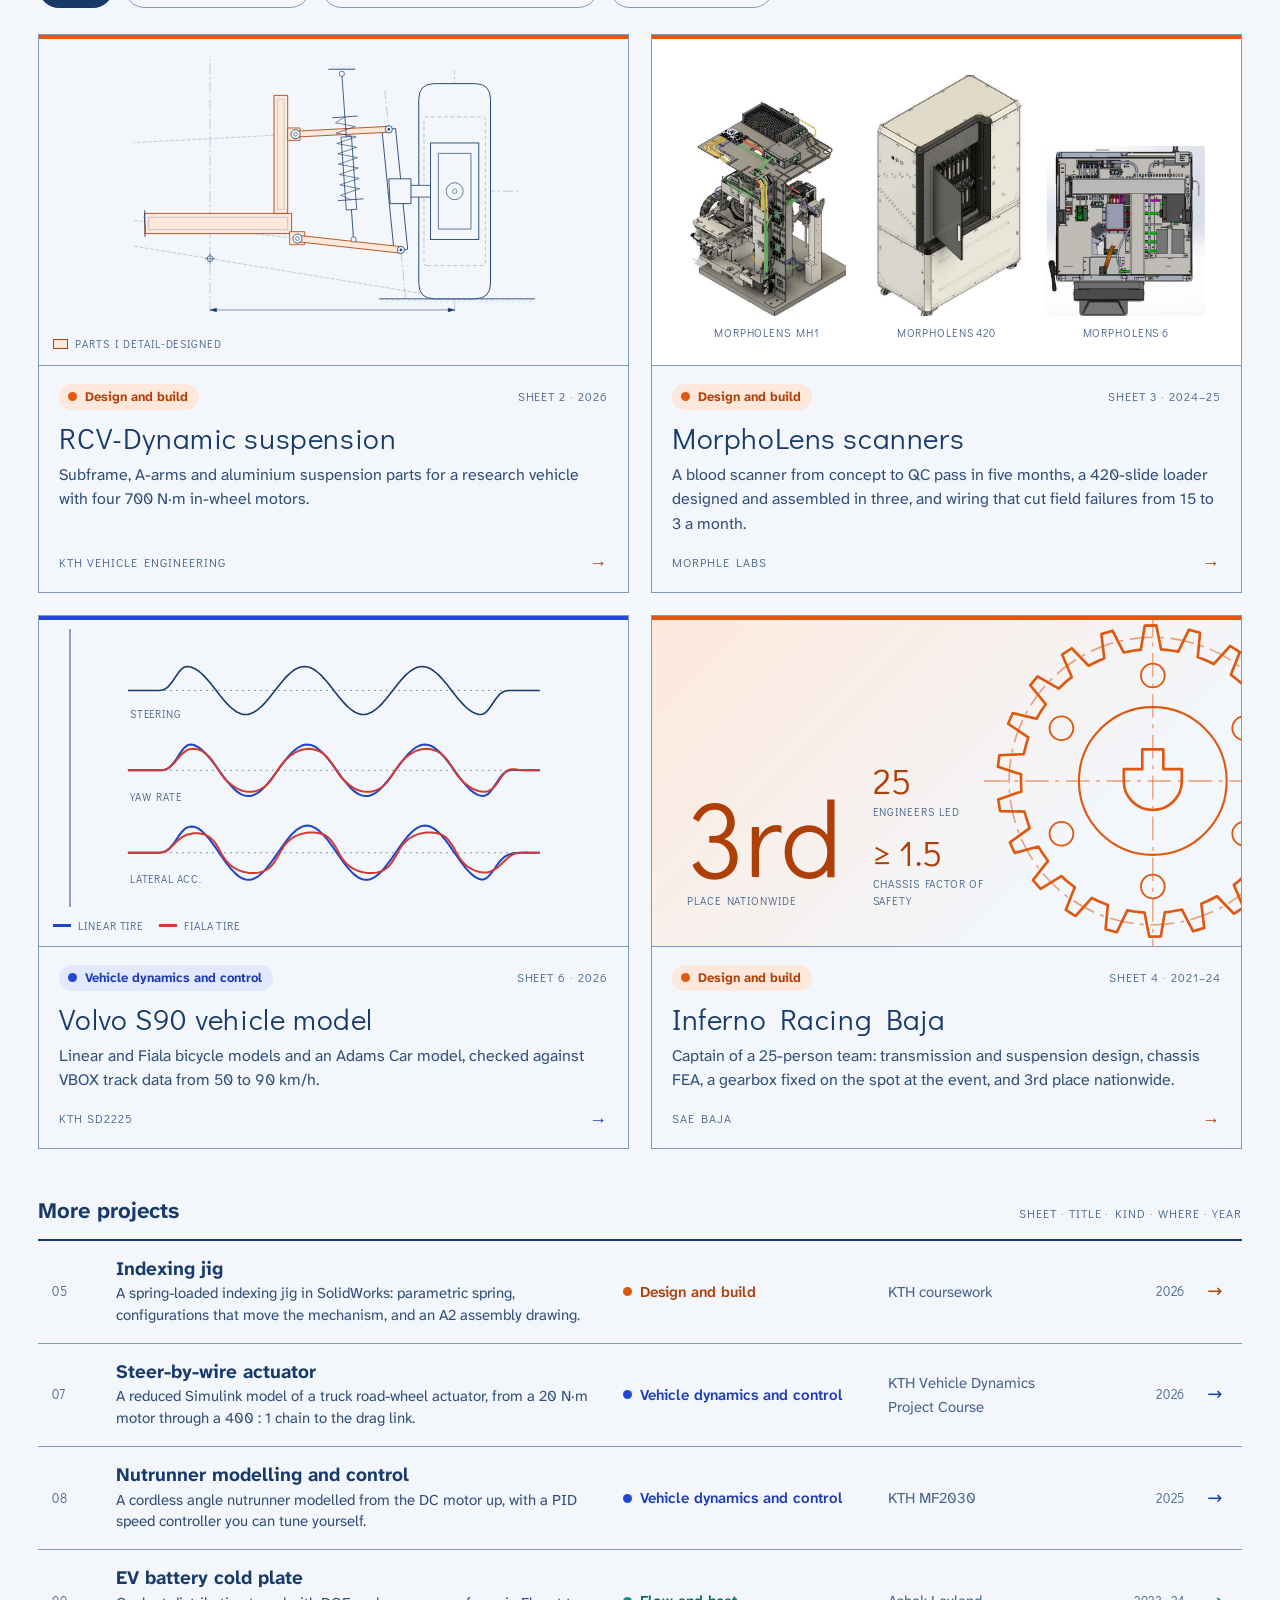
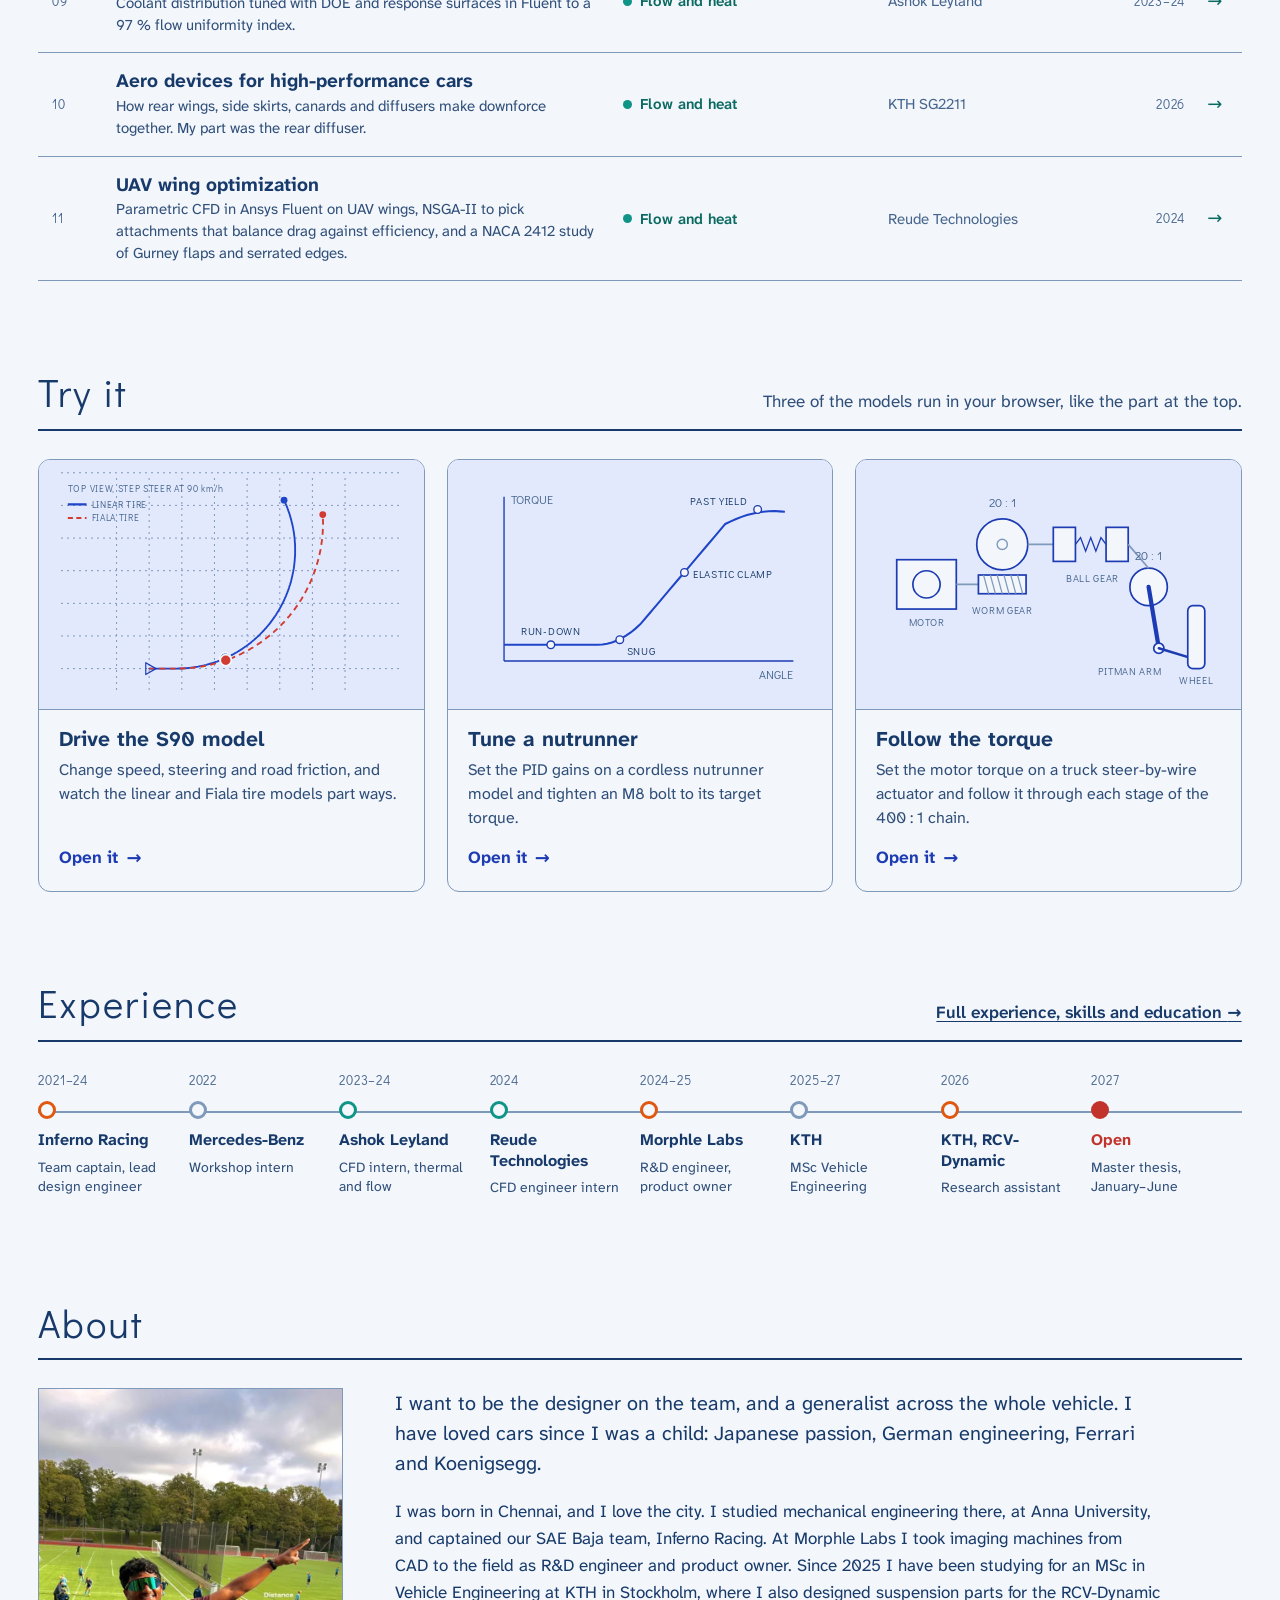
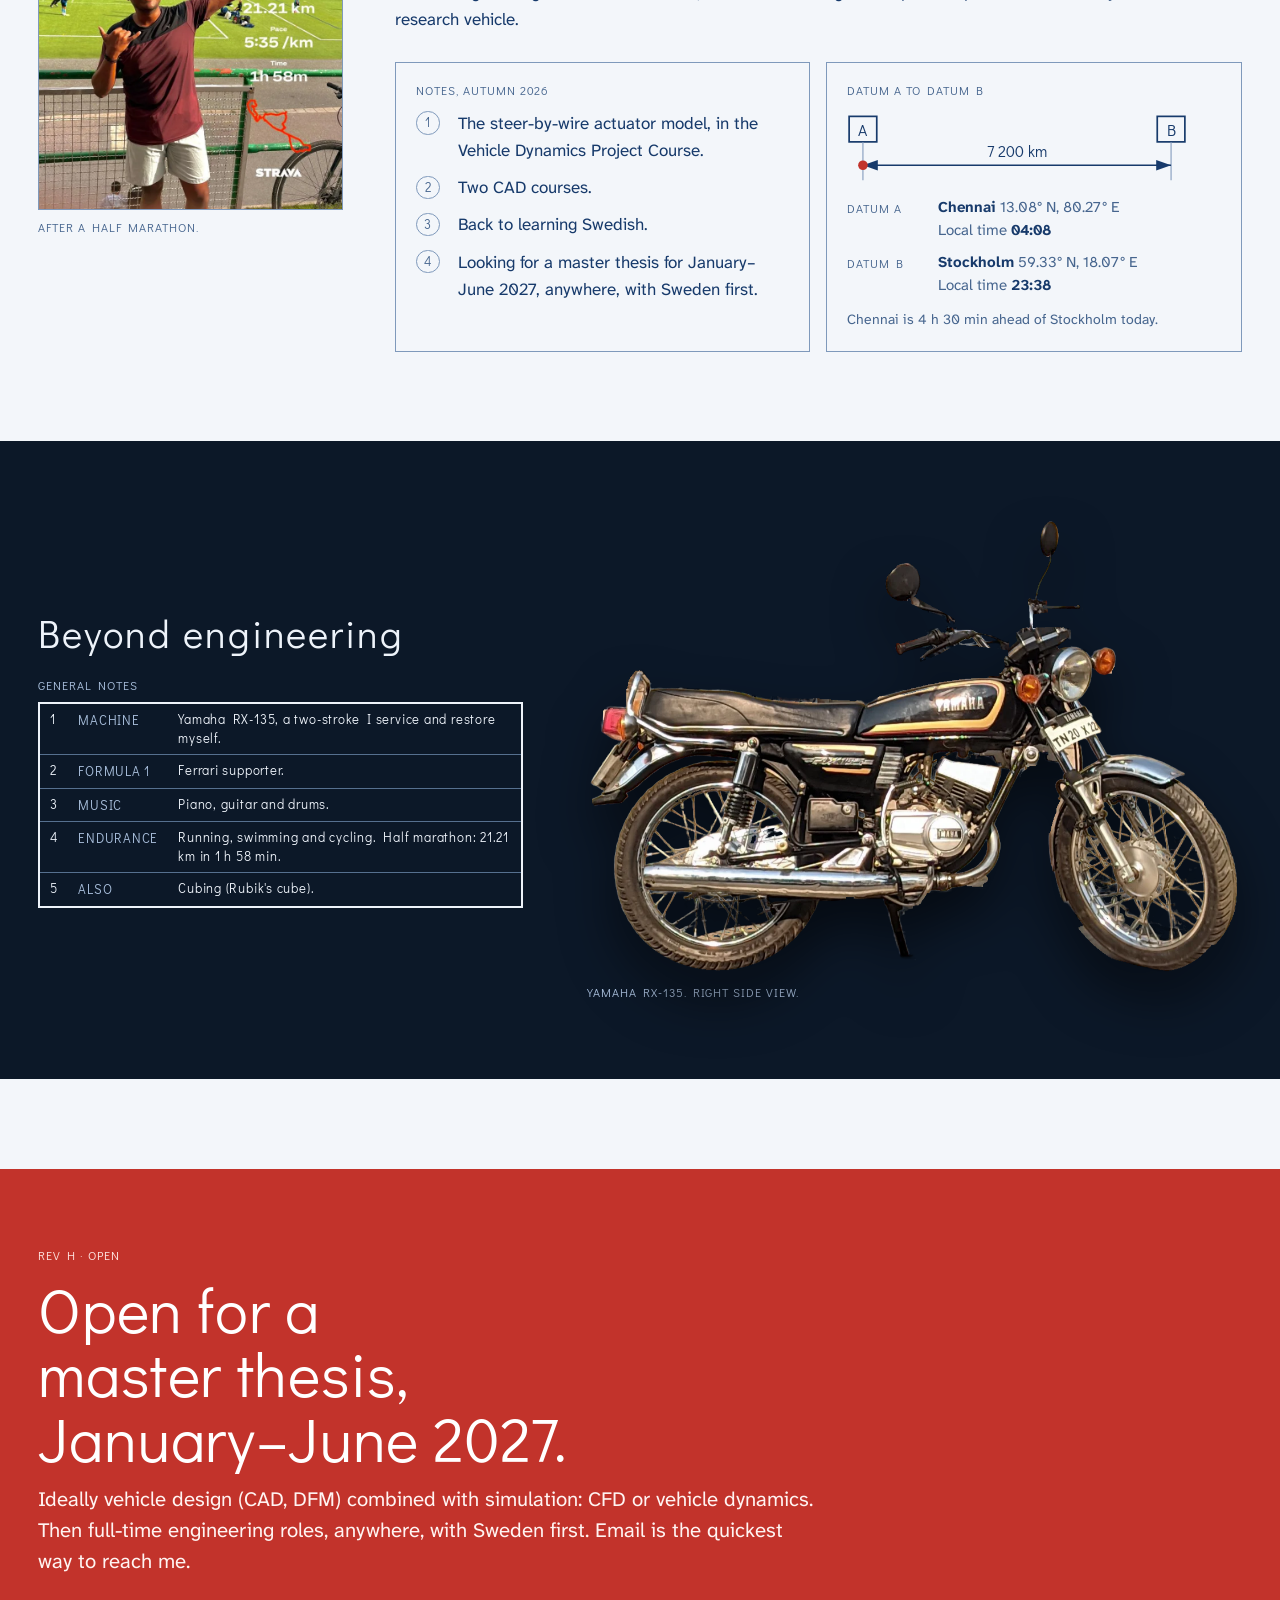
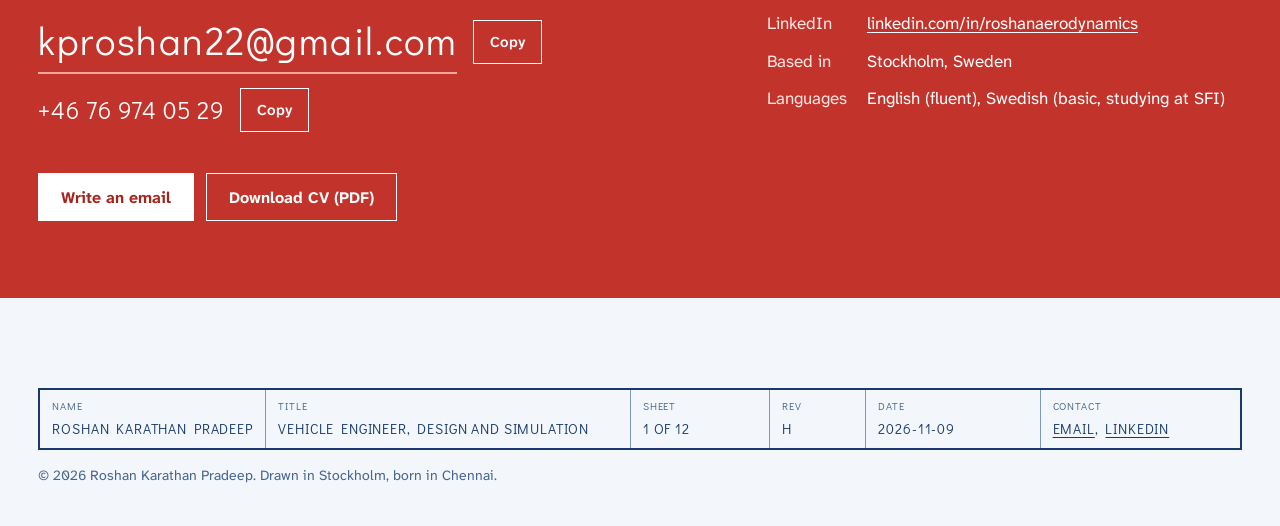
==== commit 4abac9e6: "Show the 3D part on phones - Phones and tablets: the part now sits straight under the name instead o" ====
--- a/index.html
+++ b/index.html
@@ -19,7 +19,7 @@
 <link rel="preconnect" href="https://fonts.googleapis.com">
 <link rel="preconnect" href="https://fonts.gstatic.com" crossorigin>
 <link rel="stylesheet" href="https://fonts.googleapis.com/css2?family=Atkinson+Hyperlegible+Next:wght@400;500;700&family=Didact+Gothic&amp;display=swap">
-<link rel="stylesheet" href="assets/css/site.css?v=202611091046">
+<link rel="stylesheet" href="assets/css/site.css?v=202611091104">
 
 <script type="application/ld+json">{"@context": "https://schema.org", "@graph": [{"@type": "WebSite", "name": "Roshan Karathan Pradeep", "alternateName": "Roshan Pradeep", "url": "https://roshan-wins.github.io/"}, {"@type": "Person", "name": "Roshan Karathan Pradeep", "alternateName": "Roshan Pradeep", "url": "https://roshan-wins.github.io/", "jobTitle": "Vehicle engineer", "email": "mailto:kproshan22@gmail.com", "address": {"@type": "PostalAddress", "addressLocality": "Stockholm", "addressCountry": "SE"}, "alumniOf": [{"@type": "CollegeOrUniversity", "name": "KTH Royal Institute of Technology"}, {"@type": "CollegeOrUniversity", "name": "Anna University"}], "knowsAbout": ["Mechanical design", "CAD", "GD&T", "Vehicle dynamics", "CFD"], "sameAs": ["https://www.linkedin.com/in/roshanaerodynamics"]}]}</script>
 <style>.name-display{text-transform:uppercase}</style>
@@ -480,8 +480,8 @@
 <p class="foot-small">© 2026 Roshan Karathan Pradeep. Drawn in Stockholm, born in Chennai.</p>
 </div>
 </footer>
-<script src="assets/js/site.js?v=202611091046"></script>
-<script src="assets/js/part-viewer.js?v=202611091046" defer></script>
-<script src="assets/js/home.js?v=202611091046" defer></script>
+<script src="assets/js/site.js?v=202611091104"></script>
+<script src="assets/js/part-viewer.js?v=202611091104" defer></script>
+<script src="assets/js/home.js?v=202611091104" defer></script>
 </body>
 </html>
--- a/assets/css/site.css
+++ b/assets/css/site.css
@@ -934,7 +934,9 @@
 @media (prefers-color-scheme: dark) { :root:not([data-theme="light"]) .viewer--hero { --viewer-part-a: #b9c9dc; } }
 :root[data-theme="dark"] .viewer--hero { --viewer-part-a: #b9c9dc; }
 .viewer--hero .viewer__stage {
-  aspect-ratio: 4 / 3; min-height: 0;
+  /* a 4:3 box made from padding rather than aspect-ratio: every browser gives it a height, including
+     Safari on iPhones, where a stretched grid item with only absolutely placed content can collapse */
+  aspect-ratio: auto; height: 0; padding-bottom: 75%; min-height: 0; width: 100%; align-self: start;
   background: radial-gradient(ellipse 58% 52% at 50% 46%, var(--stage-glow), transparent 78%), var(--bg);
 }
 .viewer--hero .viewer__stage::before {
@@ -1214,3 +1216,12 @@
 .aero-fig .dwg { width: 100%; height: auto; }
 .aero-fig .dwg .mine { fill: var(--c-flow-tint); stroke: none; }
 .aero-fig .dwg .mine-line { stroke: var(--c-flow-ink); fill: none; }
+
+/* ---------- phones and tablets: the part straight under the name, not after the whole intro ---------- */
+@media (max-width: 1020px) {
+  .hero2 { row-gap: 20px; }
+  .hero2__text { display: contents; }
+  .hero2 .name-display, .hero2 .role-line { order: -2; }
+  .hero2__view { order: -1; margin-bottom: 8px; }
+  .hero2 .rev-tag { justify-self: start; }
+}
